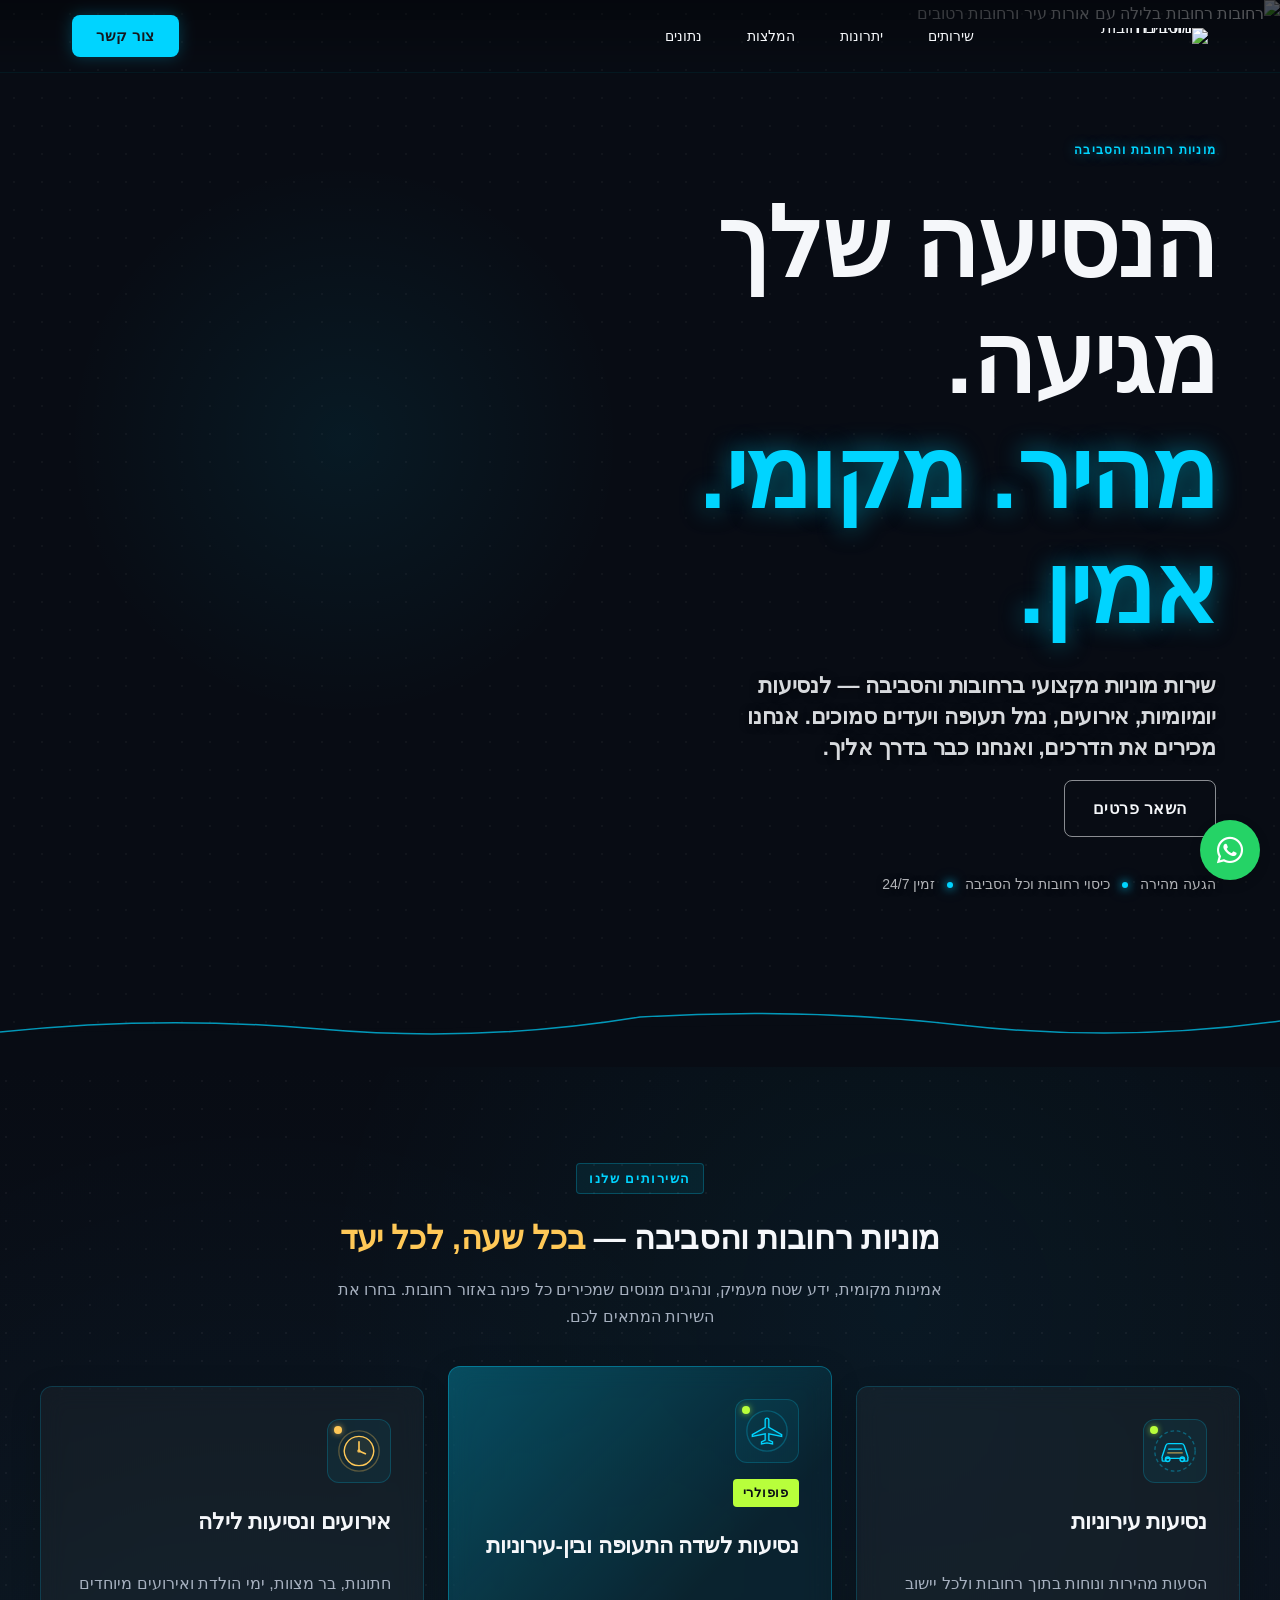
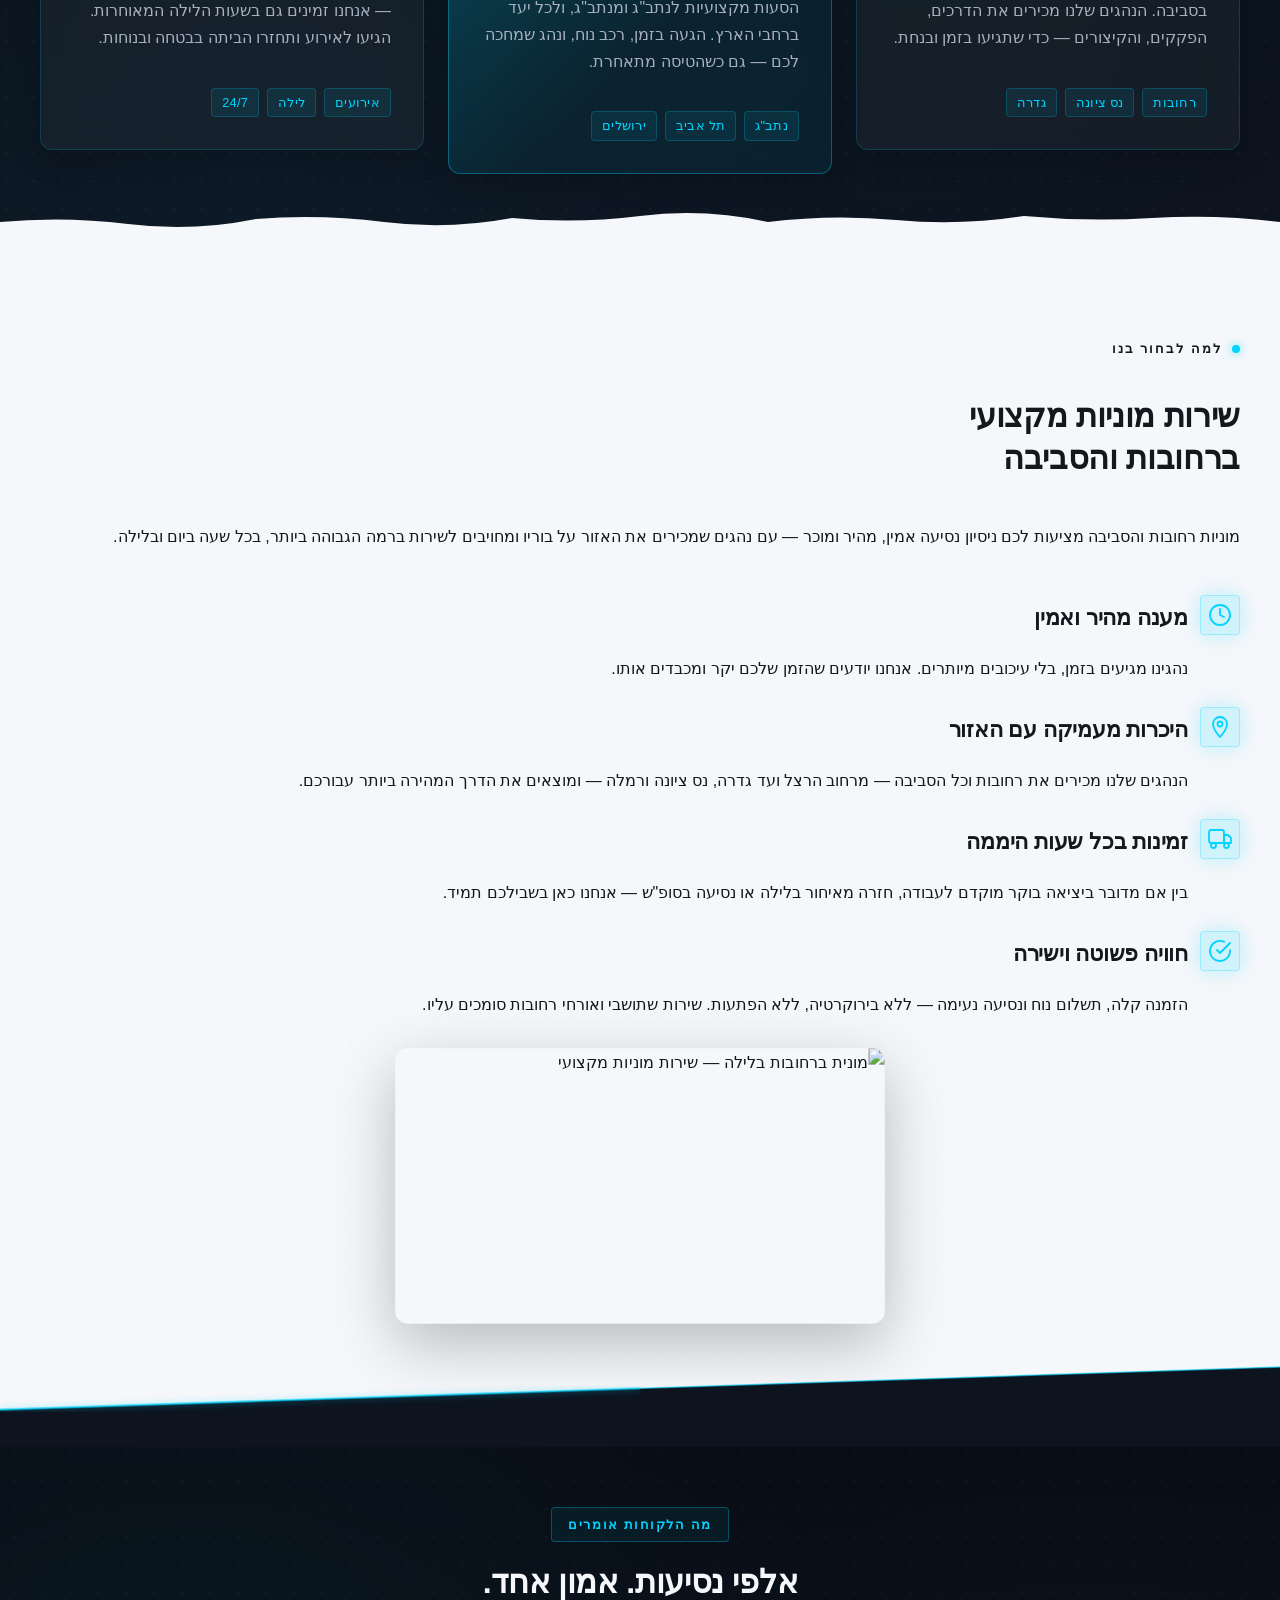
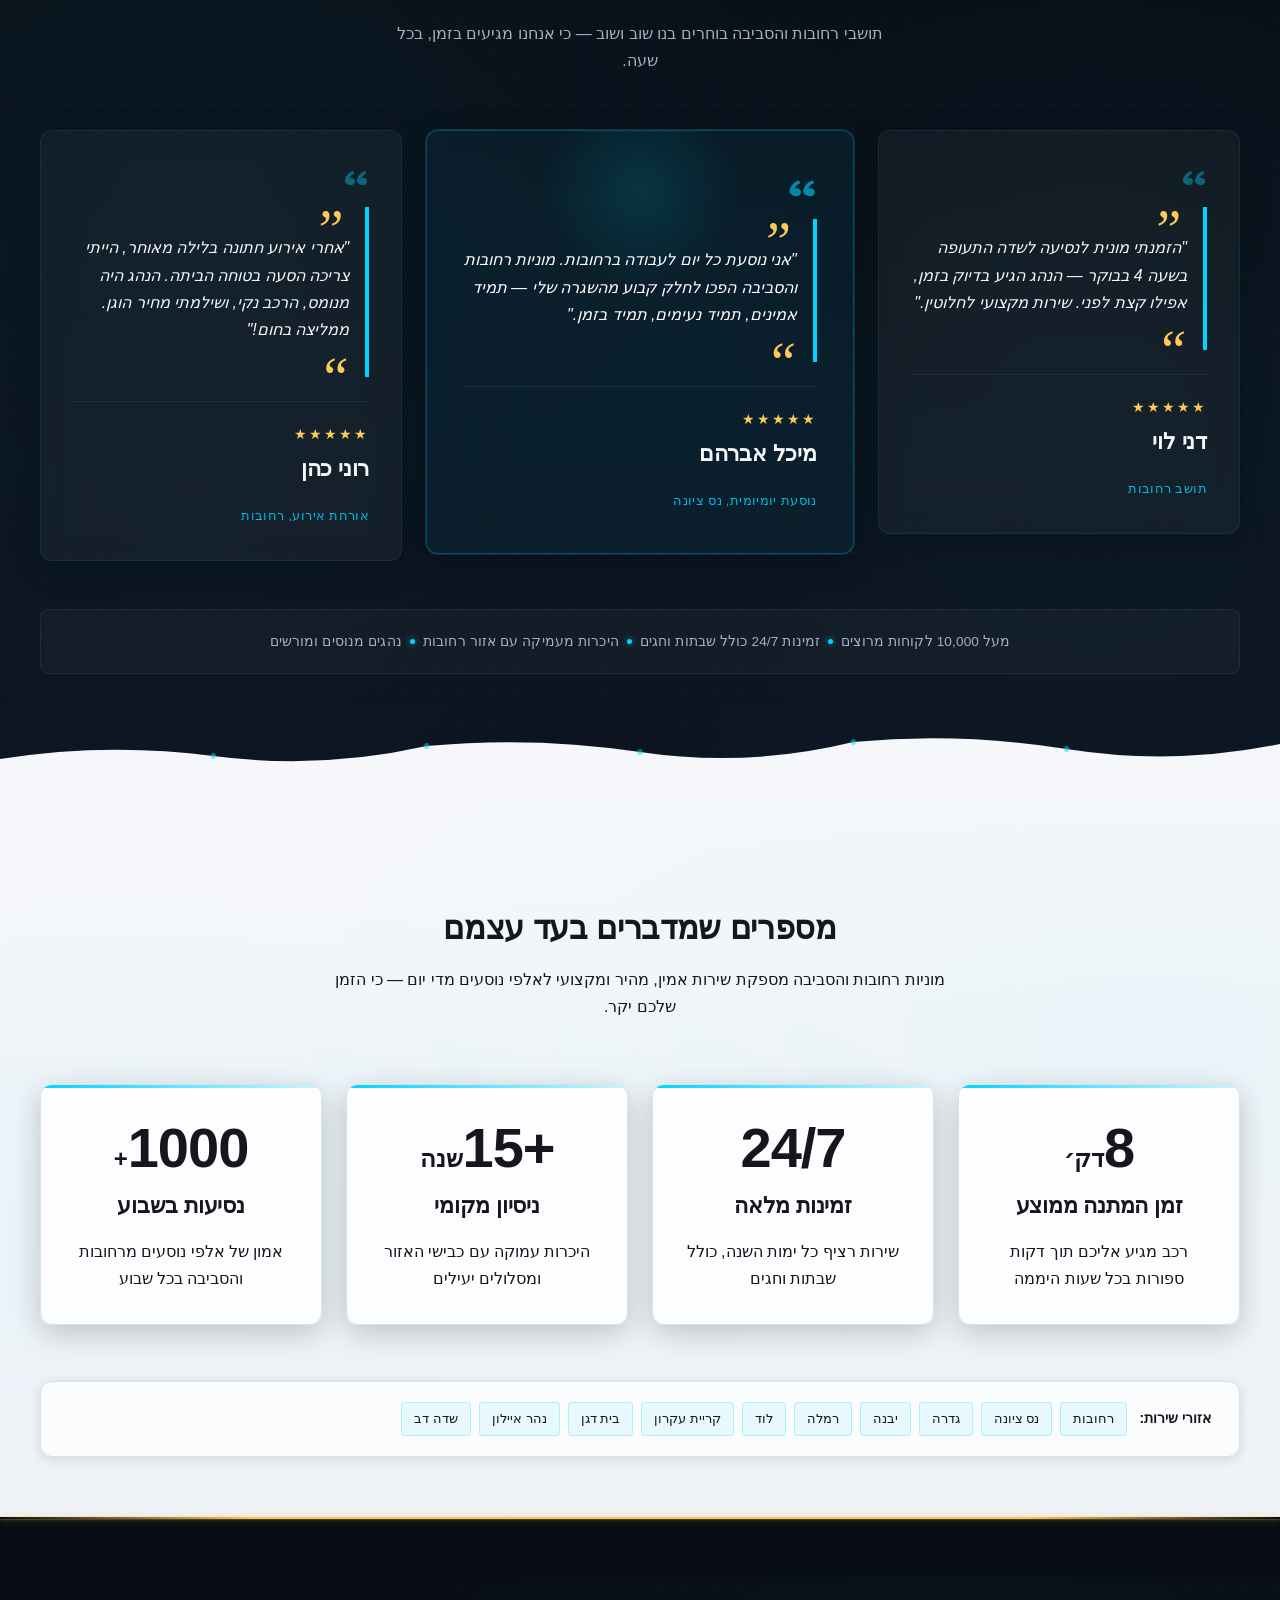
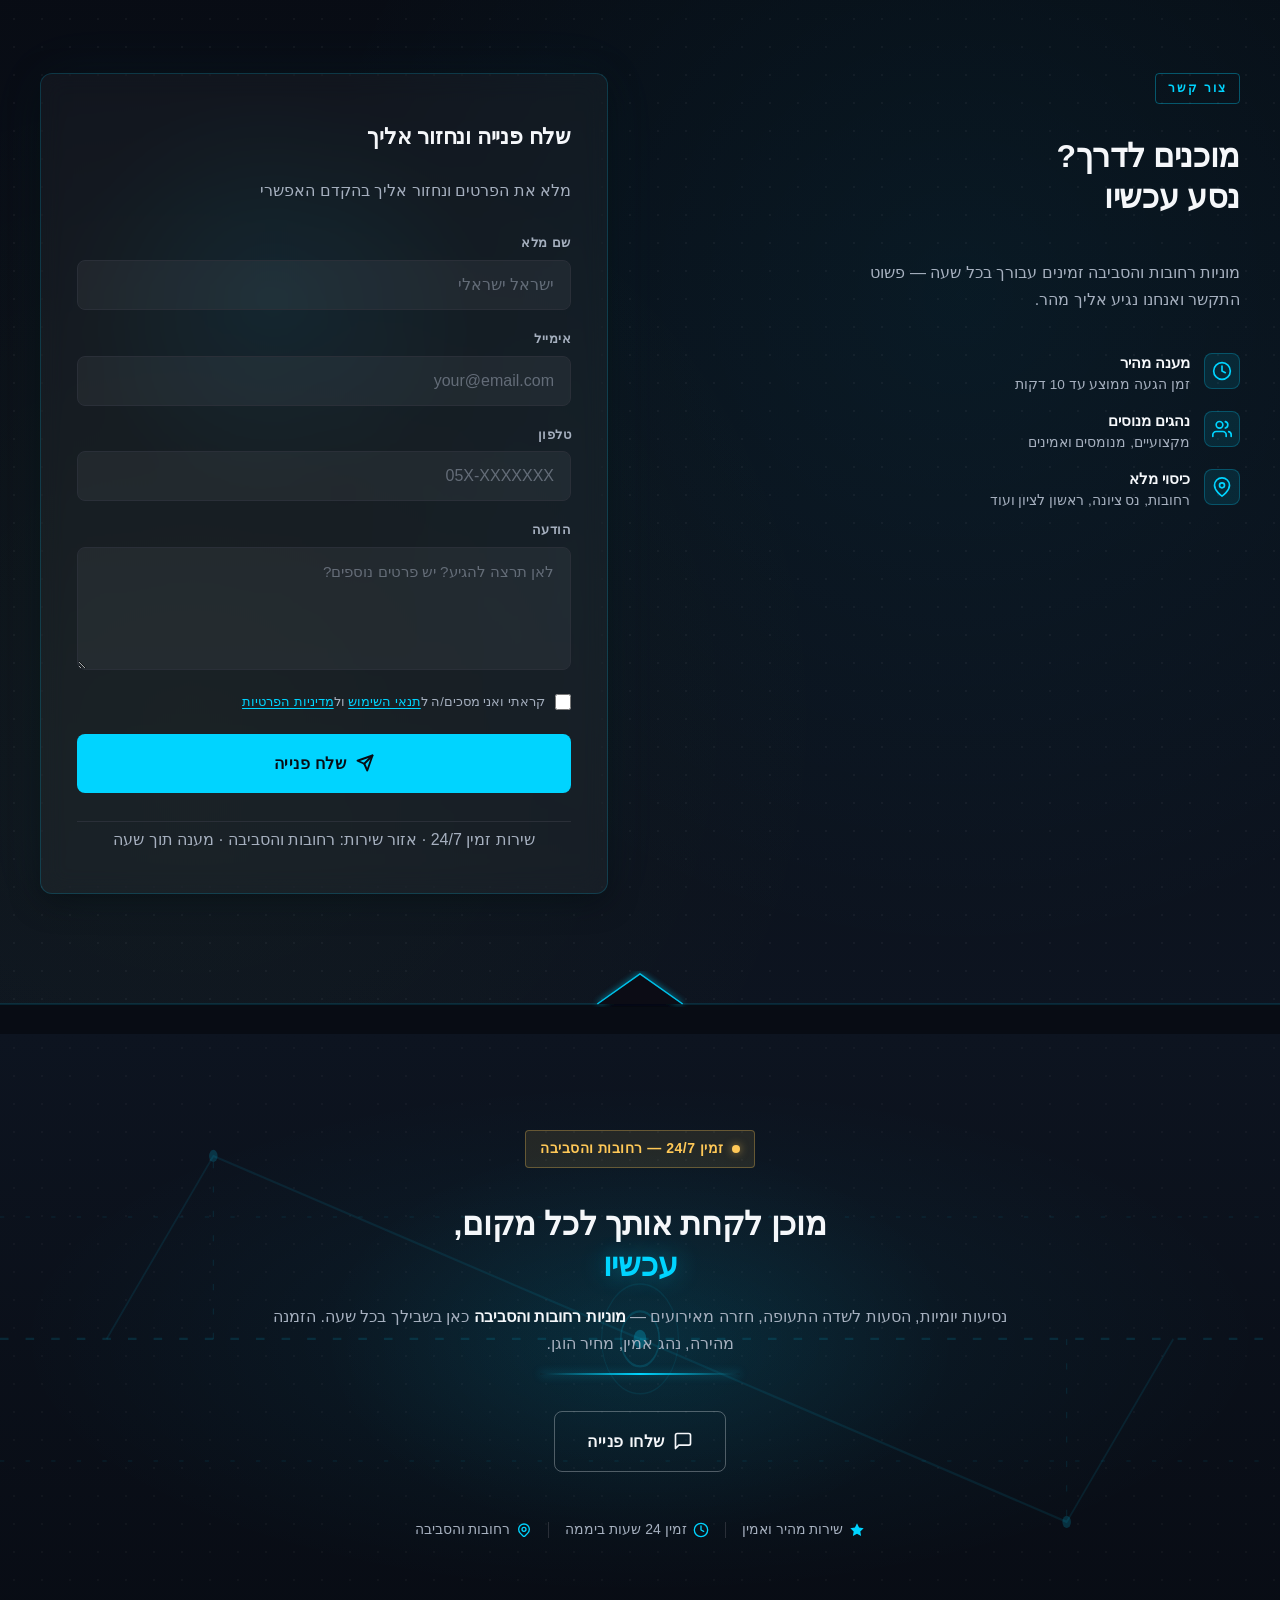
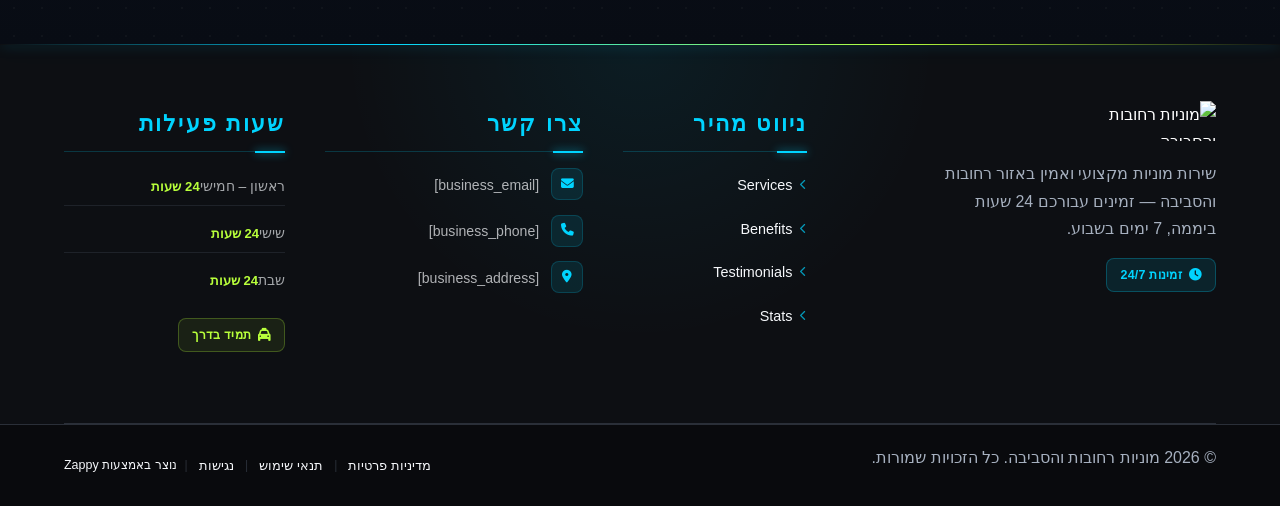
==== public/index.html @ a7227eb0 "Initial website commit" ====
<!doctype html><html dir="rtl" lang="he"><head><meta charset="UTF-8"><meta content="width=device-width,initial-scale=1" name="viewport"><meta content="index, follow" name="robots"><title>מוניות רחובות והסביבה — מוניות רחובות והסביבה</title><meta content="A local taxi service operating in Rehovot and the surrounding area, targeting residents and visitors who need reliable transportation. The business serves the l" name="description"><meta content="מוניות רחובות והסביבה" name="keywords"><link href="/assets/favicon.ico" rel="icon" type="image/x-icon"><link href="/assets/favicon-16x16.png" rel="icon" type="image/png" sizes="16x16"><link href="/assets/favicon-32x32.png" rel="icon" type="image/png" sizes="32x32"><link href="/assets/favicon-48x48.png" rel="icon" type="image/png" sizes="48x48"><link href="/assets/favicon-192x192.png" rel="icon" type="image/png" sizes="192x192"><link href="/assets/favicon-512x512.png" rel="icon" type="image/png" sizes="512x512"><link href="/assets/apple-touch-icon.png" rel="apple-touch-icon"><script>!function(){"use strict";var t="457f5f2d-3bb0-4d7f-8b05-cee80ee9c75e",e="https://api.zappy5.com/api/analytics/track",a=18e5,n=2592e6,o=!0,i=!0,r=!0;var s=function(){var e="zappy_visitor_"+t,a=null;try{if(a=localStorage.getItem(e)){var o=JSON.parse(a),i=Date.now();if(i-o.created<n)return o.lastSeen=i,localStorage.setItem(e,JSON.stringify(o)),o.id}}catch(t){console.warn("Zappy Analytics: LocalStorage not available")}var r="zv_"+Date.now()+"_"+Math.random().toString(36).substr(2,9);try{localStorage.setItem(e,JSON.stringify({id:r,created:Date.now(),lastSeen:Date.now()}))}catch(t){}return r}(),c=function(){var e="zappy_session_"+t,n=null;try{if(n=sessionStorage.getItem(e)){var o=JSON.parse(n),i=Date.now();if(i-o.timestamp<a)return o.timestamp=i,sessionStorage.setItem(e,JSON.stringify(o)),o.id}}catch(t){console.warn("Zappy Analytics: SessionStorage not available")}var r="zs_"+Date.now()+"_"+Math.random().toString(36).substr(2,9);try{sessionStorage.setItem(e,JSON.stringify({id:r,timestamp:Date.now()}))}catch(t){}return r}();function l(a,n){n=n||{};var o={website_id:t,event_type:a,page_path:window.location.pathname,referrer:document.referrer||"direct",visitor_id:s,session_id:c,metadata:n};if(navigator.sendBeacon){var i=new Blob([JSON.stringify(o)],{type:"application/json"});navigator.sendBeacon(e,i)}else fetch(e,{method:"POST",headers:{"Content-Type":"application/json"},body:JSON.stringify(o),keepalive:!0}).catch(function(t){console.warn("Zappy Analytics: Failed to track event",t)})}o&&l("pageview",{title:document.title,url:window.location.href}),i&&document.addEventListener("click",function(t){var e=t.target;if("BUTTON"===e.tagName||e.closest("button")){var a="BUTTON"===e.tagName?e:e.closest("button");l("click",{element:"button",text:a.textContent.trim().substring(0,100),id:a.id||null,class:a.className||null})}else if("A"===e.tagName||e.closest("a")){var n="A"===e.tagName?e:e.closest("a");l("navigation",{element:"link",text:n.textContent.trim().substring(0,100),href:n.href,external:n.hostname!==window.location.hostname})}},!0),r&&document.addEventListener("submit",function(t){var e=t.target;l("form_submit",{form_id:e.id||null,form_name:e.name||null,form_action:e.action||null,form_method:e.method||"GET"})},!0);var d=Date.now();window.addEventListener("beforeunload",function(){l("page_unload",{time_on_page:Math.floor((Date.now()-d)/1e3),page_path:window.location.pathname})}),window.zappyAnalytics={track:l,getVisitorId:function(){return s},getSessionId:function(){return c}}}()</script><meta content="מוניות רחובות והסביבה — מוניות רחובות והסביבה" property="og:title"><meta content="A local taxi service operating in Rehovot and the surrounding area, targeting residents and visitors who need reliable transportation. The business serves the l" property="og:description"><meta content="summary_large_image" name="twitter:card"><meta content="מוניות רחובות והסביבה — מוניות רחובות והסביבה" name="twitter:title"><meta content="A local taxi service operating in Rehovot and the surrounding area, targeting residents and visitors who need reliable transportation. The business serves the l" name="twitter:description"><meta content="website" property="og:type"><meta content="he_IL" property="og:locale"><link href="https://cdnjs.cloudflare.com/ajax/libs/font-awesome/6.4.0/css/all.min.css" rel="stylesheet"><style>.skip-link{position:absolute;top:0;left:0;transform:translateY(-200%);padding:12px 18px;background:var(--bg-dark,#1a1a1a);color:var(--text-light,#fff);font-weight:600;border-radius:0 0 8px 0;z-index:10000}.skip-link:focus{transform:none;outline:2px solid var(--ring,#fff);outline-offset:2px}:focus-visible{outline:2px solid var(--ring,currentColor);outline-offset:3px}</style><link href="/assets/favicon.ico" rel="icon" type="image/x-icon"><link href="/assets/favicon-16x16.png" rel="icon" type="image/png" sizes="16x16"><link href="/assets/favicon-32x32.png" rel="icon" type="image/png" sizes="32x32"><link href="/assets/favicon-48x48.png" rel="icon" type="image/png" sizes="48x48"><link href="/assets/favicon-192x192.png" rel="icon" type="image/png" sizes="192x192"><link href="/assets/favicon-512x512.png" rel="icon" type="image/png" sizes="512x512"><link href="/assets/apple-touch-icon.png" rel="apple-touch-icon"><link href="https://cdn.jsdelivr.net/npm/vanilla-cookieconsent@3/dist/cookieconsent.css" rel="stylesheet"><script src="https://cdn.jsdelivr.net/npm/vanilla-cookieconsent@3/dist/cookieconsent.umd.js"></script><script src="https://cdn.jsdelivr.net/gh/mickidum/acc_toolbar/acctoolbar/acctoolbar.min.js"></script><link href="/styles.css" rel="stylesheet"><style id="zappy-dropdown-submenu-styles">#navMenu li:has(.sub-menu),.nav-menu li:has(.sub-menu),.navbar li:has(.sub-menu),nav li:has(.sub-menu){position:relative}#navMenu .sub-menu,.nav-menu .sub-menu,.navbar .sub-menu,nav .sub-menu{display:block!important;position:absolute!important;top:100%;left:0;min-width:220px;background:#fff;border-radius:8px;box-shadow:0 8px 25px rgba(0,0,0,.15);padding:8px 0;opacity:0;visibility:hidden;transform:translateY(10px);transition:all .3s ease;z-index:1000;list-style:none;pointer-events:none}#navMenu li:hover>.sub-menu,.nav-menu li:hover>.sub-menu,.navbar li:hover>.sub-menu,nav li:hover>.sub-menu{opacity:1!important;visibility:visible!important;transform:translateY(0)!important;pointer-events:auto!important}.sub-menu li{list-style:none;margin:0;padding:0}.sub-menu a{display:block!important;padding:10px 16px!important;color:var(--text-dark,#333)!important;font-weight:500;text-decoration:none;white-space:nowrap;transition:background-color .2s}.sub-menu .zappy-nav-child>a{padding-left:28px!important;font-size:.9em!important;opacity:.85!important}[dir=rtl] .sub-menu .zappy-nav-child>a,html[lang=ar] .sub-menu .zappy-nav-child>a,html[lang=he] .sub-menu .zappy-nav-child>a{padding-left:10px!important;padding-right:28px!important}.sub-menu .zappy-nav-parent>a{font-weight:600!important}.sub-menu a:hover{background-color:#f5f5f5}[dir=rtl] .nav-menu .sub-menu,[dir=rtl] .navbar .sub-menu,[dir=rtl] nav .sub-menu,html[lang=ar] .nav-menu .sub-menu,html[lang=ar] .navbar .sub-menu,html[lang=ar] nav .sub-menu,html[lang=he] .nav-menu .sub-menu,html[lang=he] .navbar .sub-menu,html[lang=he] nav .sub-menu{left:auto!important;right:0!important}.sub-menu:empty,.sub-menu:not(:has(li)):not(:has(> a)),.sub-menu:not(:has(li:not(.zappy-hidden-menu-item))):not(:has(> a)){display:none!important;opacity:0!important;visibility:hidden!important;pointer-events:none!important}li:has(.menu-group-title):hover>.sub-menu{opacity:1!important;visibility:visible!important;transform:translateY(0)!important;pointer-events:auto!important}#navMenu>li>.menu-group-title,.nav-menu>li>.menu-group-title{display:inline-block;padding:.5rem 1rem;cursor:default;user-select:none}@media (max-width:768px){#navMenu .sub-menu,.nav-menu .sub-menu,.navbar .sub-menu,nav .sub-menu{position:static!important;transform:none!important;box-shadow:none!important;background:0 0!important;max-height:0;overflow:hidden;opacity:0;visibility:hidden;transition:max-height .3s ease,opacity .3s ease;padding:0!important;border-radius:0!important}#navMenu .sub-menu.mobile-expanded,.nav-menu .sub-menu.mobile-expanded,.navbar .sub-menu.mobile-expanded{max-height:none!important;overflow-y:visible!important;opacity:1!important;visibility:visible!important;padding:8px 0 8px 16px!important}[dir=rtl] .sub-menu.mobile-expanded,html[lang=he] .sub-menu.mobile-expanded{padding:8px 16px 8px 0!important}#navMenu li:hover>.sub-menu,.nav-menu li:hover>.sub-menu,.navbar li:hover>.sub-menu,nav li:hover>.sub-menu{opacity:0;visibility:hidden;pointer-events:none}#navMenu li>.sub-menu.mobile-expanded,.nav-menu li>.sub-menu.mobile-expanded,.navbar li>.sub-menu.mobile-expanded,nav li>.sub-menu.mobile-expanded{opacity:1!important;visibility:visible!important;pointer-events:auto!important}#navMenu li:has(.sub-menu),.nav-menu li:has(.sub-menu),.navbar li:has(.sub-menu),nav li:has(.sub-menu){display:flex!important;flex-wrap:wrap!important;align-items:center!important;position:relative!important;min-height:44px!important}#navMenu li:has(.sub-menu)>a,.nav-menu li:has(.sub-menu)>a,.navbar li:has(.sub-menu)>a,nav li:has(.sub-menu)>a{flex:1!important;min-width:0!important}#navMenu li:has(.sub-menu)>.menu-group-title,.nav-menu li:has(.sub-menu)>.menu-group-title,.navbar li:has(.sub-menu)>.menu-group-title,nav li:has(.sub-menu)>.menu-group-title{flex:1!important;min-width:0!important;padding:0!important;line-height:inherit!important}#navMenu li:has(.sub-menu)>.sub-menu,.nav-menu li:has(.sub-menu)>.sub-menu,.navbar li:has(.sub-menu)>.sub-menu,nav li:has(.sub-menu)>.sub-menu{flex-basis:100%!important;width:100%!important}#navMenu li:has(.sub-menu)>a [class*=arrow],#navMenu li:has(.sub-menu)>a [class*=chevron],.nav-menu li:has(.sub-menu)>a .fa-angle-down,.nav-menu li:has(.sub-menu)>a .fa-chevron-down,.nav-menu li:has(.sub-menu)>a [class*=arrow],.nav-menu li:has(.sub-menu)>a [class*=chevron],nav li:has(.sub-menu)>a [class*=arrow],nav li:has(.sub-menu)>a [class*=chevron]{display:none!important;visibility:hidden!important}.mobile-submenu-toggle{display:flex!important;align-items:center!important;justify-content:center!important;width:44px!important;height:auto!important;background:0 0!important;border:none!important;cursor:pointer!important;color:var(--text-light)!important;position:static!important;flex-shrink:0!important;align-self:stretch!important;z-index:2!important;padding:0!important;margin:0!important}.mobile-submenu-toggle::after{content:''!important;width:0!important;height:0!important;border-left:6px solid transparent!important;border-right:6px solid transparent!important;border-top:7px solid currentColor!important;transition:transform .3s ease!important}.mobile-submenu-toggle.expanded::after{transform:rotate(180deg)!important}.sub-menu a{padding:10px 0!important;display:block!important;color:var(--text-light)!important;white-space:normal!important}.sub-menu .zappy-nav-child>a{padding-left:28px!important;font-size:.9em!important;opacity:.85!important}[dir=rtl] .sub-menu .zappy-nav-child>a,html[lang=ar] .sub-menu .zappy-nav-child>a,html[lang=he] .sub-menu .zappy-nav-child>a{padding-left:0!important;padding-right:28px!important}.sub-menu .zappy-nav-parent>a{font-weight:600!important}#navMenu.active,.nav-menu.active{max-width:100vw!important;overflow-x:hidden!important;box-sizing:border-box!important}.navbar .sub-menu li a,.zappy-products-dropdown .sub-menu a,nav.navbar .sub-menu li a{color:var(--text-light)!important}}@media (min-width:769px){.mobile-submenu-toggle{display:none!important}}</style><style id="zappy-widget-visibility">html[dir=rtl] .whatsapp-float{right:20px!important;left:auto!important}html:not([dir]) .whatsapp-float,html[dir=ltr] .whatsapp-float{left:20px!important;right:auto!important}html[dir=rtl] #mic-access-tool-general-button,html[dir=rtl] #mic-init-access-tool #mic-access-tool-general-button,html[dir=rtl] #mic-init-access-tool .mic-access-tool-general-button,html[dir=rtl] ._access-icon,html[dir=rtl] .mic-access-tool-general-button{left:20px!important;right:auto!important}html:not([dir]) #mic-access-tool-general-button,html:not([dir]) #mic-init-access-tool #mic-access-tool-general-button,html:not([dir]) #mic-init-access-tool .mic-access-tool-general-button,html:not([dir]) ._access-icon,html:not([dir]) .mic-access-tool-general-button,html[dir=ltr] #mic-access-tool-general-button,html[dir=ltr] #mic-init-access-tool #mic-access-tool-general-button,html[dir=ltr] #mic-init-access-tool .mic-access-tool-general-button,html[dir=ltr] ._access-icon,html[dir=ltr] .mic-access-tool-general-button{right:20px!important;left:auto!important}@media (max-width:768px){.whatsapp-float{display:flex!important}}@media (min-width:769px){.whatsapp-float{display:flex!important}}@media (max-width:768px){#mic-access-tool-general-button,#mic-init-access-tool #mic-access-tool-general-button,#mic-init-access-tool .mic-access-tool-general-button,._access-icon,.mic-access-tool-general-button{display:flex!important;visibility:visible!important;opacity:1!important;pointer-events:auto!important}#mic-access-tool-box.opened-mic-access-tool,#mic-init-access-tool #mic-access-tool-box.opened-mic-access-tool,.mic-access-tool-box.opened-mic-access-tool{visibility:visible!important;opacity:1!important;pointer-events:auto!important}}@media (min-width:769px){#mic-access-tool-general-button,#mic-init-access-tool #mic-access-tool-general-button,#mic-init-access-tool .mic-access-tool-general-button,._access-icon,.mic-access-tool-general-button{display:flex!important;visibility:visible!important;opacity:1!important;pointer-events:auto!important}#mic-access-tool-box.opened-mic-access-tool,#mic-init-access-tool #mic-access-tool-box.opened-mic-access-tool,.mic-access-tool-box.opened-mic-access-tool{visibility:visible!important;opacity:1!important;pointer-events:auto!important}}</style></head><body><a href="#main" class="skip-link">דלג לתוכן הראשי</a><nav class="navbar" dir="rtl"><button class="mobile-toggle" aria-label="Menu" id="mobileToggle"><svg viewBox="0 0 24 24" fill="none" height="24" width="24" class="hamburger-icon"><path d="M3 12h18M3 6h18M3 18h18" stroke="currentColor" stroke-width="2" stroke-linecap="round"></path></svg> <svg viewBox="0 0 24 24" fill="none" height="24" width="24" class="close-icon" style="display:none"><path d="M18 6L6 18M6 6l12 12" stroke="currentColor" stroke-width="2" stroke-linecap="round"></path></svg></button> <button class="phone-header-btn" aria-label="Call" data-phone="[business_phone]"><svg viewBox="0 0 24 24" fill="currentColor" height="20" width="20"><path d="M22 16.92v3a2 2 0 0 1-2.18 2 19.79 19.79 0 0 1-8.63-3.07 19.5 19.5 0 0 1-6-6 19.79 19.79 0 0 1-3.07-8.67A2 2 0 0 1 4.11 2h3a2 2 0 0 1 2 1.72 12.84 12.84 0 0 0 .7 2.81 2 2 0 0 1-.45 2.11L8.09 9.91a16 16 0 0 0 6 6l1.27-1.27a2 2 0 0 1 2.11-.45 12.84 12.84 0 0 0 2.81.7A2 2 0 0 1 22 16.92z"></path></svg></button><div class="nav-container"><div class="nav-right-group"><div class="nav-brand"><a href="/" class="logo-link"><img alt="מוניות רחובות והסביבה" src="/assets/site-----image-1.webp" class="logo"></a></div><ul class="nav-menu" id="navMenu"><li><a href="#services">שירותים</a></li><li><a href="#benefits">יתרונות</a></li><li><a href="#testimonials">המלצות</a></li><li><a href="#stats">נתונים</a></li></ul></div><div class="nav-cta-container"><a href="#contact" class="nav-cta-btn">צור קשר</a></div></div></nav><script>window.addEventListener("load",function(){const e=document.querySelector(".navbar, nav, header");if(!e)return void console.log("[Navbar] Navbar element not found");let t=document.getElementById("mobileToggle")||document.querySelector(".mobile-toggle")||document.querySelector(".hamburger")||document.querySelector(".hamburger-menu")||document.querySelector(".menu-toggle")||document.querySelector(".burger-menu")||document.querySelector('[aria-label="Menu"]')||document.querySelector('[aria-label="תפריט"]');const n=document.querySelector(".phone-header-btn"),o=window.getComputedStyle(e);let r=o.backgroundColor;if(console.log("[Navbar] Initial navbar background:",r),"transparent"===r||"rgba(0, 0, 0, 0)"===r||r.startsWith("rgba")&&r.includes(", 0)")){const e=o.backgroundImage;if(e&&"none"!==e)console.log("[Navbar] Navbar has background image/gradient, using dark text"),r="rgb(240, 240, 240)";else{const e=window.getComputedStyle(document.body).backgroundColor;console.log("[Navbar] Navbar transparent, using body background:",e),r=e}}const a=r.match(/\d+/g);if(a&&a.length>=3){const e=(.299*parseInt(a[0])+.587*parseInt(a[1])+.114*parseInt(a[2]))/255;console.log("[Navbar] Mobile button colors preserved from Claude CSS (luminance:",e.toFixed(2)+")");const o=document.createElement("style");o.id="zappy-mobile-nav-fix";document.documentElement.lang;document.documentElement.dir,o.textContent='\n        /* Hide mobile buttons on desktop, show only on mobile */\n        @media (min-width: 769px) {\n          .mobile-toggle,\n          .phone-header-btn {\n            display: none !important;\n          }\n        }\n        \n        /* Show and position mobile buttons correctly on mobile */\n        @media (max-width: 768px) {\n          .navbar,\n          nav.navbar {\n            min-height: 70px !important;\n          }\n\n          .mobile-toggle,\n          .phone-header-btn {\n            position: absolute !important;\n            top: 0 !important;\n            bottom: 0 !important;\n            margin-top: auto !important;\n            margin-bottom: auto !important;\n            transform: none !important;\n            z-index: 1001 !important;\n            display: flex !important;\n            align-items: center !important;\n            justify-content: center !important;\n            width: 36px !important;\n            height: 36px !important;\n            border-radius: 50% !important;\n            border: none !important;\n            cursor: pointer !important;\n            padding: 6px !important;\n            background: none !important;\n            color: var(--nav-text, var(--text-light)) !important;\n            touch-action: manipulation !important;\n            -webkit-tap-highlight-color: transparent !important;\n          }\n\n          html[data-zappy-site-type="ecommerce"] .phone-header-btn,\n          body[data-zappy-site-type="ecommerce"] .phone-header-btn,\n          html[data-zappy-site-type="ecommerce"] header .phone-header-btn,\n          html[data-zappy-site-type="ecommerce"] nav .phone-header-btn {\n            display: none !important;\n            visibility: hidden !important;\n            width: 0 !important;\n            height: 0 !important;\n            min-width: 0 !important;\n            overflow: hidden !important;\n          }\n          \n          /* LTR positioning (default): hamburger LEFT, phone RIGHT */\n          html:not([dir="rtl"]):not([lang="he"]):not([lang="ar"]) .mobile-toggle,\n          html[dir="ltr"] .mobile-toggle {\n            left: 12px !important;\n            right: auto !important;\n          }\n          html:not([dir="rtl"]):not([lang="he"]):not([lang="ar"]) .phone-header-btn,\n          html[dir="ltr"] .phone-header-btn {\n            right: 12px !important;\n            left: auto !important;\n          }\n          \n          /* RTL positioning: hamburger RIGHT, phone LEFT */\n          html[dir="rtl"] .mobile-toggle,\n          html[lang="he"] .mobile-toggle,\n          html[lang="ar"] .mobile-toggle {\n            right: 12px !important;\n            left: auto !important;\n          }\n          html[dir="rtl"] .phone-header-btn,\n          html[lang="he"] .phone-header-btn,\n          html[lang="ar"] .phone-header-btn {\n            left: 12px !important;\n            right: auto !important;\n          }\n          \n          /* CRITICAL: Ensure nav-container has min-height on mobile */\n          /* All children are positioned absolutely/fixed on mobile, so height:auto collapses to 0 */\n          .nav-container {\n            min-height: 70px !important;\n            position: relative !important;\n          }\n          \n          /* Ensure SVG icons are properly sized and inherit color */\n          .mobile-toggle svg,\n          .phone-header-btn svg {\n            width: 24px !important;\n            height: 24px !important;\n            /* Don\'t force display - let JavaScript control hamburger/close toggle */\n          }\n          \n          /* Reset nav-cta-container on mobile - remove desktop box-shadow/padding */\n          /* that creates a visible ghost box when CTA button is hidden */\n          .nav-cta-container {\n            box-shadow: none !important;\n            padding: 0 !important;\n          }\n          \n          /* Hide nav-cta-container entirely on mobile when there\'s no lang-switcher */\n          /* (only the CTA button is inside, and it\'s hidden on mobile) */\n          .nav-cta-container:not(:has(.lang-switcher)) {\n            display: none !important;\n          }\n          \n          /* CRITICAL: Prevent hero image fade gradient from bleeding over headline text */\n          /* The .image-fade-gradient has bottom: -30px (extends below parent) */\n          /* On mobile stacked layout, this overlaps the h1 text below the image */\n          .hero-image-column {\n            overflow: hidden !important;\n          }\n          .image-fade-gradient {\n            bottom: 0 !important;\n          }\n          \n          /* Hide desktop language switcher on mobile - hamburger menu handles it */\n          /* High specificity to override stored CSS */\n          .lang-switcher,\n          .nav-cta-container .lang-switcher,\n          .nav-container .lang-switcher,\n          .navbar .lang-switcher,\n          .navbar .nav-cta-container .lang-switcher {\n            display: none !important;\n          }\n        }\n      ';const r=document.getElementById("zappy-mobile-nav-fix");r&&r.remove(),document.head.appendChild(o),console.log("[Navbar] Critical CSS injected for mobile nav positioning");const i=window.innerWidth<=768;if(t){const e=t.querySelector(".hamburger-icon"),n=t.querySelector(".close-icon");e&&(e.style.setProperty("width","24px","important"),e.style.setProperty("height","24px","important"),e.style.setProperty("display","block","important")),n&&(n.style.setProperty("width","24px","important"),n.style.setProperty("height","24px","important"),n.style.setProperty("display","none","important")),i?(t.style.setProperty("position","absolute","important"),t.style.setProperty("top","0","important"),t.style.setProperty("bottom","0","important"),t.style.setProperty("margin-top","auto","important"),t.style.setProperty("margin-bottom","auto","important"),t.style.setProperty("transform","none","important"),t.style.setProperty("z-index","1001","important"),t.style.removeProperty("left"),t.style.removeProperty("right"),console.log("[Navbar] Mobile toggle positioning applied (mobile viewport)")):(t.style.removeProperty("position"),t.style.removeProperty("top"),t.style.removeProperty("transform"),t.style.removeProperty("z-index"),t.style.removeProperty("left"),t.style.removeProperty("right"),console.log("[Navbar] Desktop viewport - cleared mobile toggle inline positioning"))}if(n){const e=n.querySelector("svg");e&&(e.style.width="24px",e.style.height="24px",e.setAttribute("width","24"),e.setAttribute("height","24")),i?(n.style.setProperty("position","absolute","important"),n.style.setProperty("top","0","important"),n.style.setProperty("bottom","0","important"),n.style.setProperty("margin-top","auto","important"),n.style.setProperty("margin-bottom","auto","important"),n.style.setProperty("transform","none","important"),n.style.setProperty("z-index","1001","important"),n.style.removeProperty("left"),n.style.removeProperty("right"),console.log("[Navbar] Phone button positioning applied (mobile viewport)")):(n.style.removeProperty("position"),n.style.removeProperty("top"),n.style.removeProperty("transform"),n.style.removeProperty("z-index"),n.style.removeProperty("left"),n.style.removeProperty("right"),console.log("[Navbar] Desktop viewport - cleared phone button inline positioning"))}}else console.log("[Navbar] Could not parse background color:",r);t=document.getElementById("mobileToggle")||document.querySelector(".mobile-toggle")||document.querySelector(".hamburger")||document.querySelector(".hamburger-menu")||document.querySelector(".menu-toggle")||document.querySelector(".burger-menu")||document.querySelector('[aria-label="Menu"]')||document.querySelector('[aria-label="תפריט"]');const i=document.getElementById("navMenu")||document.querySelector(".nav-menu")||document.querySelector(".nav-links")||document.querySelector("nav ul:not(.submenu)");if(!t||!i)return void console.log("[Navbar] Mobile toggle or menu not found:",{toggle:!!t,menu:!!i});i.id||(i.id="navMenu"),console.log("[Navbar] Initializing mobile menu...");const l=t.cloneNode(!0);t.parentNode.replaceChild(l,t);var s=0;function p(e){var t=Date.now();t-s<300||(s=t,function(e){e.preventDefault(),e.stopPropagation();const t=l.querySelector(".hamburger-icon"),n=l.querySelector(".close-icon");i.classList.contains("active")?(i.classList.remove("active"),t&&t.style.setProperty("display","block","important"),n&&n.style.setProperty("display","none","important"),document.body.style.overflow="",console.log("[Navbar] Menu closed")):(i.classList.add("active"),t&&t.style.setProperty("display","none","important"),n&&n.style.setProperty("display","block","important"),document.body.style.overflow="hidden",console.log("[Navbar] Menu opened"))}(e))}l.addEventListener("click",p),l.addEventListener("touchend",p),i.querySelectorAll("a").forEach(function(e){e.addEventListener("click",function(){if("#"===this.getAttribute("href"))return;const e=l.querySelector(".hamburger-icon"),t=l.querySelector(".close-icon");i.classList.remove("active"),e&&e.style.setProperty("display","block","important"),t&&t.style.setProperty("display","none","important"),document.body.style.overflow="",console.log("[Navbar] Menu closed (link clicked)")})});var m=i.querySelectorAll(".dropdown-toggle");m.forEach(function(e){e.addEventListener("click",function(e){e.preventDefault(),e.stopPropagation();var t=this.closest(".nav-dropdown");t&&(t.parentNode.querySelectorAll(".nav-dropdown.open").forEach(function(e){e!==t&&e.classList.remove("open")}),t.classList.toggle("open"),console.log("[Navbar] Dropdown toggled:",t.classList.contains("open")?"open":"closed"))})}),document.addEventListener("click",function(e){e.target.closest(".nav-dropdown")||document.querySelectorAll(".nav-dropdown.open").forEach(function(e){e.classList.remove("open")})}),console.log("[Navbar] Dropdown handlers initialized for "+m.length+" dropdowns"),n&&n.addEventListener("click",function(){const e=document.querySelectorAll('a[href^="tel:"]'),t=e.length>0?e[0].getAttribute("href").replace("tel:",""):"[business_phone]";window.location.href="tel:"+t,console.log("[Navbar] Phone button clicked")}),console.log("[Navbar] Mobile menu initialized successfully")})</script><main id="main"><section class="index-hero-section" data-band-index="0" data-layout-spec="בית-hero" dir="rtl" id="hero" data-hero-type="fullscreen-scrim"><div class="index-hero-bg"><img alt="רחובות רחובות בלילה עם אורות עיר ורחובות רטובים" src="/assets/site-index-hero-image-1.webp" data-context="Cinematic night-time street-level view of Rehovot city streets, Israel. Wet asphalt reflecting city lights and neon signs in cyan and amber. Blurred taxi cab headlights in motion on a main boulevard. Urban skyline with glowing building windows in the background. Moody, premium, nocturnal atmosphere with deep blue-black tones and electric cyan light trails. Photorealistic, high resolution, wide-angle lens." data-placeholder="index-hero-image-1" height="1080" loading="eager" width="1920" data-hero-bg="true" fetchpriority="high"></div><div class="index-hero-scrim" aria-hidden="true"></div><div class="index-hero-glow-decoration" aria-hidden="true"></div><div class="index-hero-dot-grid" aria-hidden="true"></div><div class="index-hero-container"><div class="index-hero-content"><span class="index-hero-eyebrow">מוניות רחובות והסביבה</span><h1 class="index-hero-headline">הנסיעה שלך מגיעה.<br><span class="index-hero-headline-accent">מהיר. מקומי. אמין.</span></h1><h3 class="index-hero-subtitle">שירות מוניות מקצועי ברחובות והסביבה — לנסיעות יומיומיות, אירועים, נמל תעופה ויעדים סמוכים. אנחנו מכירים את הדרכים, ואנחנו כבר בדרך אליך.</h3><div class="index-hero-ctas"><a href="#contact" class="index-hero-btn-secondary">השאר פרטים</a></div><div class="index-hero-trust"><span class="index-hero-trust-item">הגעה מהירה</span> <span class="index-hero-trust-dot" aria-hidden="true"></span> <span class="index-hero-trust-item">כיסוי רחובות וכל הסביבה</span> <span class="index-hero-trust-dot" aria-hidden="true"></span> <span class="index-hero-trust-item">זמין 24/7</span></div></div></div><div class="index-hero-divider-wrapper"><svg viewBox="0 0 1440 90" aria-hidden="true" xmlns="http://www.w3.org/2000/svg" data-no-icon-edit="true" preserveAspectRatio="none"><path d="M0,90 L0,55 Q180,38 360,52 T720,40 Q900,30 1080,48 T1440,44 L1440,90 Z" fill="#080C14"></path><path d="M0,55 Q180,38 360,52 T720,40 Q900,30 1080,48 T1440,44" fill="#080C14" opacity="0.7" stroke="#00D4FF" stroke-width="1.5"></path></svg></div></section><section class="index-services-section" data-band-index="1" data-layout-spec="בית-services" dir="rtl" id="services"><div class="index-services-section__dot-grid" aria-hidden="true"></div><div class="index-services-section__container"><div class="index-services-section__intro"><span class="index-services-section__label">השירותים שלנו</span><h2 class="index-services-section__heading">מוניות רחובות והסביבה — <em>בכל שעה, לכל יעד</em></h2><p class="index-services-section__subtext">אמינות מקומית, ידע שטח מעמיק, ונהגים מנוסים שמכירים כל פינה באזור רחובות. בחרו את השירות המתאים לכם.</p></div><div class="index-services-section__grid"><article class="index-services-section__card"><div class="index-services-section__card-icon-wrap"><svg viewBox="0 0 48 48" fill="none" height="44" width="44" data-element-type="icon" data-icon-type="svg" aria-hidden="true" xmlns="http://www.w3.org/2000/svg"><circle cx="24" cy="24" r="22" opacity="0.35" stroke="var(--primary)" stroke-width="1.5" stroke-dasharray="4 3"></circle><path d="M10 30 L14 18 Q15 16 17 16 L31 16 Q33 16 34 18 L38 30 Q38.5 31 38 32 L38 34 Q38 35 37 35 L35 35 Q34 35 34 34 L34 32 L14 32 L14 34 Q14 35 13 35 L11 35 Q10 35 10 34 L10 32 Q9.5 31 10 30Z" fill="rgba(0,212,255,0.07)" stroke="var(--primary)" stroke-width="1.5"></path><circle cx="16" cy="33" r="2.5" fill="rgba(0,212,255,0.12)" stroke="var(--primary)" stroke-width="1.5"></circle><circle cx="32" cy="33" r="2.5" fill="rgba(0,212,255,0.12)" stroke="var(--primary)" stroke-width="1.5"></circle><path d="M17 22 L31 22" stroke="var(--primary)" stroke-width="1.2" stroke-linecap="round"></path><path d="M16 26 L32 26" stroke="var(--accent)" stroke-width="1.2" stroke-linecap="round" opacity="0.7"></path></svg> <span class="index-services-section__availability-dot" aria-hidden="true"></span></div><h3 class="index-services-section__card-title">נסיעות עירוניות</h3><p class="index-services-section__card-text">הסעות מהירות ונוחות בתוך רחובות ולכל יישוב בסביבה. הנהגים שלנו מכירים את הדרכים, הפקקים, והקיצורים — כדי שתגיעו בזמן ובנחת.</p><div class="index-services-section__card-footer"><span class="index-services-section__tag">רחובות</span> <span class="index-services-section__tag">נס ציונה</span> <span class="index-services-section__tag">גדרה</span></div></article><article class="index-services-section__card index-services-section__card--featured"><div class="index-services-section__card-icon-wrap"><svg viewBox="0 0 48 48" fill="none" height="44" width="44" data-element-type="icon" data-icon-type="svg" aria-hidden="true" xmlns="http://www.w3.org/2000/svg"><circle cx="24" cy="24" r="22" opacity="0.25" stroke="var(--primary)" stroke-width="1.5"></circle><path d="M8 28 L22 20 L22 12 Q22 10 24 10 Q26 10 26 12 L26 20 L40 28 L40 30 L26 27 L26 34 L30 36 L30 38 L24 37 L18 38 L18 36 L22 34 L22 27 L8 30 Z" fill="rgba(0,212,255,0.09)" stroke="var(--primary)" stroke-width="1.5"></path></svg> <span class="index-services-section__availability-dot" aria-hidden="true"></span></div><div class="index-services-section__card-badge">פופולרי</div><h3 class="index-services-section__card-title">נסיעות לשדה התעופה ובין-עירוניות</h3><p class="index-services-section__card-text">הסעות מקצועיות לנתב"ג ומנתב"ג, ולכל יעד ברחבי הארץ. הגעה בזמן, רכב נוח, ונהג שמחכה לכם — גם כשהטיסה מתאחרת.</p><div class="index-services-section__card-footer"><span class="index-services-section__tag">נתב"ג</span> <span class="index-services-section__tag">תל אביב</span> <span class="index-services-section__tag">ירושלים</span></div></article><article class="index-services-section__card"><div class="index-services-section__card-icon-wrap"><svg viewBox="0 0 48 48" fill="none" height="44" width="44" data-element-type="icon" data-icon-type="svg" aria-hidden="true" xmlns="http://www.w3.org/2000/svg"><circle cx="24" cy="24" r="22" opacity="0.3" stroke="var(--accent)" stroke-width="1.5"></circle><path d="M24 8 A16 16 0 1 1 23.99 8 Z" fill="rgba(255,200,87,0.07)" stroke="var(--accent)" stroke-width="1.5" stroke-linecap="round"></path><path d="M24 14 L24 24 L31 27" stroke="var(--accent)" stroke-width="1.8" stroke-linecap="round" stroke-linejoin="round"></path><circle cx="24" cy="24" r="2" fill="var(--accent)" opacity="0.8"></circle></svg> <span class="index-services-section__availability-dot index-services-section__availability-dot--amber" aria-hidden="true"></span></div><h3 class="index-services-section__card-title">אירועים ונסיעות לילה</h3><p class="index-services-section__card-text">חתונות, בר מצוות, ימי הולדת ואירועים מיוחדים — אנחנו זמינים גם בשעות הלילה המאוחרות. הגיעו לאירוע ותחזרו הביתה בבטחה ובנוחות.</p><div class="index-services-section__card-footer"><span class="index-services-section__tag">אירועים</span> <span class="index-services-section__tag">לילה</span> <span class="index-services-section__tag">24/7</span></div></article></div></div><div class="index-services-section__divider-wrapper" aria-hidden="true"><svg viewBox="0 0 1200 80" aria-hidden="true" xmlns="http://www.w3.org/2000/svg" data-no-icon-edit="true" preserveAspectRatio="none"><defs><linearGradient id="svcDividerGrad" x1="0" x2="0" y1="0" y2="1"><stop offset="0%" stop-color="transparent"></stop><stop offset="100%" stop-color="var(--bg-light)"></stop></linearGradient></defs><path d="M0,80 L0,28 Q60,22 120,30 T240,25 Q300,20 360,28 T480,24 Q540,30 600,22 T720,28 Q780,20 840,26 T960,22 Q1020,28 1080,24 T1200,28 L1200,80 Z" fill="var(--bg-light)"></path></svg></div></section><section class="index-benefits-section" data-band-index="2" data-layout-spec="בית-benefits" dir="rtl" id="benefits"><div class="index-benefits-dot-grid" aria-hidden="true"></div><div class="index-benefits-container"><div class="index-benefits-content"><div class="index-benefits-label"><span class="index-benefits-label-dot"></span> <span>למה לבחור בנו</span></div><h2 class="index-benefits-heading">שירות מוניות מקצועי<br><span class="index-benefits-heading-accent">ברחובות והסביבה</span></h2><p class="index-benefits-intro">מוניות רחובות והסביבה מציעות לכם ניסיון נסיעה אמין, מהיר ומוכר — עם נהגים שמכירים את האזור על בוריו ומחויבים לשירות ברמה הגבוהה ביותר, בכל שעה ביום ובלילה.</p><ul class="index-benefits-list"><li class="index-benefits-item"><div class="index-benefits-icon-wrap"><svg viewBox="0 0 24 24" fill="none" height="24" width="24" data-element-type="icon" data-icon-type="svg" aria-hidden="true" stroke="currentColor" stroke-linecap="round" stroke-linejoin="round" stroke-width="1.8" xmlns="http://www.w3.org/2000/svg"><circle cx="12" cy="12" r="10"></circle><polyline points="12 6 12 12 16 14"></polyline></svg></div><div class="index-benefits-item-content"><h3 class="index-benefits-item-title">מענה מהיר ואמין</h3><p class="index-benefits-item-desc">נהגינו מגיעים בזמן, בלי עיכובים מיותרים. אנחנו יודעים שהזמן שלכם יקר ומכבדים אותו.</p></div></li><li class="index-benefits-item"><div class="index-benefits-icon-wrap"><svg viewBox="0 0 24 24" fill="none" height="24" width="24" data-element-type="icon" data-icon-type="svg" aria-hidden="true" stroke="currentColor" stroke-linecap="round" stroke-linejoin="round" stroke-width="1.8" xmlns="http://www.w3.org/2000/svg"><path d="M12 2C8.13 2 5 5.13 5 9c0 5.25 7 13 7 13s7-7.75 7-13c0-3.87-3.13-7-7-7z"></path><circle cx="12" cy="9" r="2.5"></circle></svg></div><div class="index-benefits-item-content"><h3 class="index-benefits-item-title">היכרות מעמיקה עם האזור</h3><p class="index-benefits-item-desc">הנהגים שלנו מכירים את רחובות וכל הסביבה — מרחוב הרצל ועד גדרה, נס ציונה ורמלה — ומוצאים את הדרך המהירה ביותר עבורכם.</p></div></li><li class="index-benefits-item"><div class="index-benefits-icon-wrap"><svg viewBox="0 0 24 24" fill="none" height="24" width="24" data-element-type="icon" data-icon-type="svg" aria-hidden="true" stroke="currentColor" stroke-linecap="round" stroke-linejoin="round" stroke-width="1.8" xmlns="http://www.w3.org/2000/svg"><rect height="13" rx="2" width="15" x="1" y="3"></rect><path d="M16 8h4l3 3v5h-7V8z"></path><circle cx="5.5" cy="18.5" r="2.5"></circle><circle cx="18.5" cy="18.5" r="2.5"></circle></svg></div><div class="index-benefits-item-content"><h3 class="index-benefits-item-title">זמינות בכל שעות היממה</h3><p class="index-benefits-item-desc">בין אם מדובר ביציאה בוקר מוקדם לעבודה, חזרה מאיחור בלילה או נסיעה בסופ"ש — אנחנו כאן בשבילכם תמיד.</p></div></li><li class="index-benefits-item"><div class="index-benefits-icon-wrap"><svg viewBox="0 0 24 24" fill="none" height="24" width="24" data-element-type="icon" data-icon-type="svg" aria-hidden="true" stroke="currentColor" stroke-linecap="round" stroke-linejoin="round" stroke-width="1.8" xmlns="http://www.w3.org/2000/svg"><path d="M22 11.08V12a10 10 0 1 1-5.93-9.14"></path><polyline points="22 4 12 14.01 9 11.01"></polyline></svg></div><div class="index-benefits-item-content"><h3 class="index-benefits-item-title">חוויה פשוטה וישירה</h3><p class="index-benefits-item-desc">הזמנה קלה, תשלום נוח ונסיעה נעימה — ללא בירוקרטיה, ללא הפתעות. שירות שתושבי ואורחי רחובות סומכים עליו.</p></div></li></ul></div><div class="index-benefits-image-col"><div class="index-benefits-image-frame"><img alt="מונית ברחובות בלילה — שירות מוניות מקצועי" src="/assets/site-index-benefits-image-1.webp" class="index-benefits-photo" data-context="A cinematic nighttime photo of a yellow Israeli taxi cab parked on a quiet urban street in Rehovot, Israel. Wet asphalt reflecting streetlights and neon signs, creating a moody atmospheric glow. The taxi is clean and professional, shot from a slightly low angle to emphasize the vehicle. Background shows local Israeli storefronts with Hebrew signage, palm trees, and urban street lighting creating warm amber and cool cyan light trails. Photography style: sharp, documentary, premium editorial quality." data-placeholder="index-benefits-image-1" decoding="async" height="750" loading="lazy" width="600"><div class="index-benefits-backplate" aria-hidden="true"></div><div class="index-benefits-image-accent" aria-hidden="true"></div></div></div></div><div class="index-benefits-divider-wrapper" aria-hidden="true"><svg viewBox="0 0 1200 90" aria-hidden="true" xmlns="http://www.w3.org/2000/svg" data-no-icon-edit="true" preserveAspectRatio="none"><path d="M0,90 L0,55 L1200,15 L1200,90 Z" fill="#0D1420"></path><line x1="0" x2="1200" y1="55" y2="15" opacity="0.6" stroke="var(--primary)" stroke-width="1.5"></line><defs><filter id="ib-glow"><feGaussianBlur result="blur" stdDeviation="3"></feGaussianBlur><feMerge><feMergeNode in="blur"></feMergeNode><feMergeNode in="SourceGraphic"></feMergeNode></feMerge></filter></defs><line x1="0" x2="600" y1="55" y2="35" opacity="0.35" stroke="var(--primary)" stroke-width="2.5" filter="url(#ib-glow)"></line></svg></div></section><section class="index-testimonials-section" data-band-index="3" data-layout-spec="בית-testimonials" dir="rtl" id="testimonials"><div class="its-dot-grid" aria-hidden="true"></div><div class="its-container"><div class="its-intro"><span class="its-eyebrow">מה הלקוחות אומרים</span><h2 class="its-heading">אלפי נסיעות. אמון אחד.</h2><p class="its-subheading">תושבי רחובות והסביבה בוחרים בנו שוב ושוב — כי אנחנו מגיעים בזמן, בכל שעה.</p></div><div class="its-grid"><article class="its-card its-card--side"><div class="its-quote-icon" aria-hidden="true"><svg viewBox="0 0 28 28" fill="none" height="28" width="28" data-element-type="icon" data-icon-type="svg" xmlns="http://www.w3.org/2000/svg"><path d="M4 18C4 14 7 10 12 8L13.5 10.5C10.5 11.8 9 13.5 8.5 15.5C9 15.2 9.5 15 10.5 15C12.5 15 14 16.5 14 18.5C14 20.5 12.5 22 10 22C7 22 4 20 4 18ZM16 18C16 14 19 10 24 8L25.5 10.5C22.5 11.8 21 13.5 20.5 15.5C21 15.2 21.5 15 22.5 15C24.5 15 26 16.5 26 18.5C26 20.5 24.5 22 22 22C19 22 16 20 16 18Z" fill="currentColor" opacity="0.4"></path></svg></div><blockquote class="its-quote"><p>"הזמנתי מונית לנסיעה לשדה התעופה בשעה 4 בבוקר — הנהג הגיע בדיוק בזמן, אפילו קצת לפני. שירות מקצועי לחלוטין."</p></blockquote><footer class="its-card-footer"><div class="its-stars" aria-label="דירוג 5 כוכבים"><span>★★★★★</span></div><h3 class="its-name">דני לוי</h3><span class="its-context">תושב רחובות</span></footer></article><article class="its-card its-card--center"><div class="its-card-glow" aria-hidden="true"></div><div class="its-quote-icon" aria-hidden="true"><svg viewBox="0 0 28 28" fill="none" height="32" width="32" data-element-type="icon" data-icon-type="svg" xmlns="http://www.w3.org/2000/svg"><path d="M4 18C4 14 7 10 12 8L13.5 10.5C10.5 11.8 9 13.5 8.5 15.5C9 15.2 9.5 15 10.5 15C12.5 15 14 16.5 14 18.5C14 20.5 12.5 22 10 22C7 22 4 20 4 18ZM16 18C16 14 19 10 24 8L25.5 10.5C22.5 11.8 21 13.5 20.5 15.5C21 15.2 21.5 15 22.5 15C24.5 15 26 16.5 26 18.5C26 20.5 24.5 22 22 22C19 22 16 20 16 18Z" fill="currentColor" opacity="0.6"></path></svg></div><blockquote class="its-quote its-quote--featured"><p>"אני נוסעת כל יום לעבודה ברחובות. מוניות רחובות והסביבה הפכו לחלק קבוע מהשגרה שלי — תמיד אמינים, תמיד נעימים, תמיד בזמן."</p></blockquote><footer class="its-card-footer"><div class="its-stars" aria-label="דירוג 5 כוכבים"><span>★★★★★</span></div><h3 class="its-name">מיכל אברהם</h3><span class="its-context">נוסעת יומיומית, נס ציונה</span></footer></article><article class="its-card its-card--side"><div class="its-quote-icon" aria-hidden="true"><svg viewBox="0 0 28 28" fill="none" height="28" width="28" data-element-type="icon" data-icon-type="svg" xmlns="http://www.w3.org/2000/svg"><path d="M4 18C4 14 7 10 12 8L13.5 10.5C10.5 11.8 9 13.5 8.5 15.5C9 15.2 9.5 15 10.5 15C12.5 15 14 16.5 14 18.5C14 20.5 12.5 22 10 22C7 22 4 20 4 18ZM16 18C16 14 19 10 24 8L25.5 10.5C22.5 11.8 21 13.5 20.5 15.5C21 15.2 21.5 15 22.5 15C24.5 15 26 16.5 26 18.5C26 20.5 24.5 22 22 22C19 22 16 20 16 18Z" fill="currentColor" opacity="0.4"></path></svg></div><blockquote class="its-quote"><p>"אחרי אירוע חתונה בלילה מאוחר, הייתי צריכה הסעה בטוחה הביתה. הנהג היה מנומס, הרכב נקי, ושילמתי מחיר הוגן. ממליצה בחום!"</p></blockquote><footer class="its-card-footer"><div class="its-stars" aria-label="דירוג 5 כוכבים"><span>★★★★★</span></div><h3 class="its-name">רוני כהן</h3><span class="its-context">אורחת אירוע, רחובות</span></footer></article></div><div class="its-trust-strip" role="list"><span class="its-trust-item" role="listitem">מעל 10,000 לקוחות מרוצים</span> <span class="its-trust-dot" aria-hidden="true"></span> <span class="its-trust-item" role="listitem">זמינות 24/7 כולל שבתות וחגים</span> <span class="its-trust-dot" aria-hidden="true"></span> <span class="its-trust-item" role="listitem">היכרות מעמיקה עם אזור רחובות</span> <span class="its-trust-dot" aria-hidden="true"></span> <span class="its-trust-item" role="listitem">נהגים מנוסים ומורשים</span></div></div><div class="its-divider-wrapper"><svg viewBox="0 0 1440 90" aria-hidden="true" xmlns="http://www.w3.org/2000/svg" data-no-icon-edit="true" preserveAspectRatio="none"><path d="M0,90 L0,45 Q120,28 240,42 T480,32 Q600,22 720,38 T960,28 Q1080,18 1200,35 T1440,30 L1440,90 Z" fill="var(--bg-light)"></path><circle cx="240" cy="42" r="3" fill="rgba(0,212,255,0.5)"></circle><circle cx="480" cy="32" r="3" fill="rgba(0,212,255,0.5)"></circle><circle cx="720" cy="38" r="3" fill="rgba(0,212,255,0.5)"></circle><circle cx="960" cy="28" r="3" fill="rgba(0,212,255,0.5)"></circle><circle cx="1200" cy="35" r="3" fill="rgba(0,212,255,0.5)"></circle></svg></div></section><section class="index-stats-section" data-band-index="4" data-layout-spec="בית-stats" dir="rtl" id="stats"><div class="index-stats-container"><div class="index-stats-header"><h2 class="index-stats-title">מספרים שמדברים בעד עצמם</h2><p class="index-stats-subtitle">מוניות רחובות והסביבה מספקת שירות אמין, מהיר ומקצועי לאלפי נוסעים מדי יום — כי הזמן שלכם יקר.</p></div><div class="index-stats-grid"><div class="index-stat-block"><span class="index-stat-number">8<span class="index-stat-unit">דק׳</span></span><h3 class="index-stat-label">זמן המתנה ממוצע</h3><p class="index-stat-desc">רכב מגיע אליכם תוך דקות ספורות בכל שעות היממה</p></div><div class="index-stat-block"><span class="index-stat-number">24/7</span><h3 class="index-stat-label">זמינות מלאה</h3><p class="index-stat-desc">שירות רציף כל ימות השנה, כולל שבתות וחגים</p></div><div class="index-stat-block"><span class="index-stat-number">+15<span class="index-stat-unit">שנה</span></span><h3 class="index-stat-label">ניסיון מקומי</h3><p class="index-stat-desc">היכרות עמוקה עם כבישי האזור ומסלולים יעילים</p></div><div class="index-stat-block"><span class="index-stat-number">1000<span class="index-stat-unit">+</span></span><h3 class="index-stat-label">נסיעות בשבוע</h3><p class="index-stat-desc">אמון של אלפי נוסעים מרחובות והסביבה בכל שבוע</p></div></div><div class="index-coverage-band"><span class="index-coverage-label">אזורי שירות:</span><div class="index-coverage-chips"><span class="index-chip">רחובות</span> <span class="index-chip">נס ציונה</span> <span class="index-chip">גדרה</span> <span class="index-chip">יבנה</span> <span class="index-chip">רמלה</span> <span class="index-chip">לוד</span> <span class="index-chip">קריית עקרון</span> <span class="index-chip">בית דגן</span> <span class="index-chip">נהר איילון</span> <span class="index-chip">שדה דב</span></div></div></div><div class="index-stats-divider-wrapper"><div class="index-stats-amber-line"></div><svg viewBox="0 0 1200 60" aria-hidden="true" xmlns="http://www.w3.org/2000/svg" data-no-icon-edit="true" preserveAspectRatio="none"><defs><linearGradient id="statsWashGrad" x1="0" x2="0" y1="0" y2="1"><stop offset="0%" stop-color="#F5F7FA" stop-opacity="0"></stop><stop offset="100%" stop-color="#15171C" stop-opacity="1"></stop></linearGradient></defs><path d="M0,60 L0,0 L1200,0 L1200,60 Z" fill="#080C14"></path></svg></div></section><section class="index-contact-section" data-band-index="5" data-layout-spec="בית-contact" dir="rtl" id="contact"><div class="index-contact-section__dot-grid" aria-hidden="true"></div><div class="index-contact-section__glow-burst" aria-hidden="true"></div><div class="index-contact-section__container"><div class="index-contact-section__content"><span class="index-contact-section__eyebrow">צור קשר</span><h2 class="index-contact-section__heading">מוכנים לדרך?<br>נסע עכשיו</h2><p class="index-contact-section__subtext">מוניות רחובות והסביבה זמינים עבורך בכל שעה — פשוט התקשר ואנחנו נגיע אליך מהר.</p><ul class="index-contact-section__assurance-list"><li class="index-contact-section__assurance-item"><span class="index-contact-section__assurance-icon" aria-hidden="true"><svg viewBox="0 0 24 24" fill="none" height="20" width="20" data-element-type="icon" data-icon-type="svg" stroke="currentColor" stroke-linecap="round" stroke-linejoin="round" stroke-width="2"><circle cx="12" cy="12" r="10"></circle><path d="M12 6v6l4 2"></path></svg></span><div class="index-contact-section__assurance-content"><strong>מענה מהיר</strong> <span>זמן הגעה ממוצע עד 10 דקות</span></div></li><li class="index-contact-section__assurance-item"><span class="index-contact-section__assurance-icon" aria-hidden="true"><svg viewBox="0 0 24 24" fill="none" height="20" width="20" data-element-type="icon" data-icon-type="svg" stroke="currentColor" stroke-linecap="round" stroke-linejoin="round" stroke-width="2"><path d="M17 21v-2a4 4 0 0 0-4-4H5a4 4 0 0 0-4 4v2"></path><circle cx="9" cy="7" r="4"></circle><path d="M23 21v-2a4 4 0 0 0-3-3.87"></path><path d="M16 3.13a4 4 0 0 1 0 7.75"></path></svg></span><div class="index-contact-section__assurance-content"><strong>נהגים מנוסים</strong> <span>מקצועיים, מנומסים ואמינים</span></div></li><li class="index-contact-section__assurance-item"><span class="index-contact-section__assurance-icon" aria-hidden="true"><svg viewBox="0 0 24 24" fill="none" height="20" width="20" data-element-type="icon" data-icon-type="svg" stroke="currentColor" stroke-linecap="round" stroke-linejoin="round" stroke-width="2"><path d="M21 10c0 7-9 13-9 13s-9-6-9-13a9 9 0 0 1 18 0z"></path><circle cx="12" cy="10" r="3"></circle></svg></span><div class="index-contact-section__assurance-content"><strong>כיסוי מלא</strong> <span>רחובות, נס ציונה, ראשון לציון ועוד</span></div></li></ul></div><div class="index-contact-section__form-panel"><div class="index-contact-section__form-header"><h3 class="index-contact-section__form-title">שלח פנייה ונחזור אליך</h3><p class="index-contact-section__form-desc">מלא את הפרטים ונחזור אליך בהקדם האפשרי</p></div><form class="contact-form index-contact-section__form" novalidate=""><div class="index-contact-section__field-group"><label class="index-contact-section__label" for="contact-name">שם מלא</label> <input class="index-contact-section__input" name="name" required="" type="text" autocomplete="name" id="contact-name" placeholder="ישראל ישראלי"></div><div class="index-contact-section__field-group"><label class="index-contact-section__label" for="contact-email">אימייל</label> <input class="index-contact-section__input" name="email" required="" type="email" autocomplete="email" id="contact-email" placeholder="your@email.com"></div><div class="index-contact-section__field-group"><label class="index-contact-section__label" for="contact-phone">טלפון</label> <input class="index-contact-section__input" name="phone" required="" type="tel" autocomplete="tel" id="contact-phone" placeholder="05X-XXXXXXX"></div><div class="index-contact-section__field-group"><label class="index-contact-section__label" for="contact-message">הודעה</label> <textarea class="index-contact-section__input index-contact-section__textarea" id="contact-message" name="message" placeholder="לאן תרצה להגיע? יש פרטים נוספים?" rows="4"></textarea></div><div class="privacy-consent"><label class="privacy-consent-label"><input class="privacy-consent-checkbox" name="privacy_consent" required="" type="checkbox"> <span>קראתי ואני מסכים/ה ל<a href="/terms" target="_blank">תנאי השימוש</a> ול<a href="/privacy" target="_blank">מדיניות הפרטיות</a></span></label></div><button class="btn-primary index-contact-section__submit" type="submit"><svg viewBox="0 0 24 24" fill="none" height="18" width="18" data-element-type="icon" data-icon-type="svg" aria-hidden="true" stroke="currentColor" stroke-linecap="round" stroke-linejoin="round" stroke-width="2.5"><line x1="22" x2="11" y1="2" y2="13"></line><polygon points="22 2 15 22 11 13 2 9 22 2"></polygon></svg> שלח פנייה</button></form><p class="index-contact-section__form-footer-note">שירות זמין 24/7 · אזור שירות: רחובות והסביבה · מענה תוך שעה</p></div></div><div class="index-contact-section__divider-wrapper"><svg viewBox="0 0 1200 70" aria-hidden="true" xmlns="http://www.w3.org/2000/svg" data-no-icon-edit="true" preserveAspectRatio="none"><defs><filter id="contact-glow"><feGaussianBlur result="blur" stdDeviation="3"></feGaussianBlur><feMerge><feMergeNode in="blur"></feMergeNode><feMergeNode in="SourceGraphic"></feMergeNode></feMerge></filter></defs><path d="M0,70 L0,40 L560,40 L600,10 L640,40 L1200,40 L1200,70 Z" fill="#080C14"></path><path d="M560,40 L600,10 L640,40" fill="#080C14" opacity="0.9" stroke="#00D4FF" stroke-width="1.5" filter="url(#contact-glow)"></path><line x1="0" x2="560" y1="40" y2="40" opacity="0.25" stroke="#00D4FF" stroke-width="1"></line><line x1="640" x2="1200" y1="40" y2="40" opacity="0.25" stroke="#00D4FF" stroke-width="1"></line></svg></div></section><section class="index-cta-section" data-band-index="6" data-layout-spec="בית-cta" dir="rtl" id="cta"><div class="index-cta-dot-grid" aria-hidden="true"></div><div class="index-cta-glow" aria-hidden="true"></div><svg viewBox="0 0 1200 400" aria-hidden="true" xmlns="http://www.w3.org/2000/svg" data-no-icon-edit="true" preserveAspectRatio="none" class="index-cta-route-lines"><line x1="0" x2="1200" y1="200" y2="200" opacity="0.12" stroke="#00D4FF" stroke-width="1.5" stroke-dasharray="8 16"></line><line x1="0" x2="1200" y1="120" y2="120" opacity="0.07" stroke="#00D4FF" stroke-width="1" stroke-dasharray="4 20"></line><line x1="0" x2="1200" y1="280" y2="280" opacity="0.07" stroke="#00D4FF" stroke-width="1" stroke-dasharray="4 20"></line><circle cx="600" cy="200" r="6" fill="#00D4FF" opacity="0.25"></circle><circle cx="600" cy="200" r="18" fill="none" opacity="0.15" stroke="#00D4FF" stroke-width="1.5"></circle><circle cx="600" cy="200" r="36" fill="none" opacity="0.08" stroke="#00D4FF" stroke-width="1"></circle><line x1="200" x2="200" y1="200" y2="80" opacity="0.1" stroke="#00D4FF" stroke-width="1" stroke-dasharray="4 12"></line><line x1="1000" x2="1000" y1="200" y2="320" opacity="0.1" stroke="#00D4FF" stroke-width="1" stroke-dasharray="4 12"></line><circle cx="200" cy="80" r="4" fill="#00D4FF" opacity="0.18"></circle><circle cx="1000" cy="320" r="4" fill="#00D4FF" opacity="0.18"></circle><polyline points="100,200 200,80 400,140 600,200" fill="none" opacity="0.09" stroke="#00D4FF" stroke-width="1.5"></polyline><polyline points="1100,200 1000,320 800,260 600,200" fill="none" opacity="0.09" stroke="#00D4FF" stroke-width="1.5"></polyline></svg><div class="index-cta-container"><div class="index-cta-badge"><span class="index-cta-badge-dot"></span> <span>זמין 24/7 — רחובות והסביבה</span></div><h2 class="index-cta-heading">מוכן לקחת אותך לכל מקום,<br><span class="index-cta-heading-accent">עכשיו</span></h2><p class="index-cta-subtext">נסיעות יומיות, הסעות לשדה התעופה, חזרה מאירועים — <strong>מוניות רחובות והסביבה</strong> כאן בשבילך בכל שעה. הזמנה מהירה, נהג אמין, מחיר הוגן.</p><div class="index-cta-divider-line" aria-hidden="true"></div><div class="index-cta-buttons"><a href="#contact" class="index-cta-btn-secondary"><svg viewBox="0 0 24 24" fill="none" height="20" width="20" data-element-type="icon" data-icon-type="svg" aria-hidden="true" stroke="currentColor" stroke-linecap="round" stroke-linejoin="round" stroke-width="2"><path d="M21 15a2 2 0 01-2 2H7l-4 4V5a2 2 0 012-2h14a2 2 0 012 2z"></path></svg> שלחו פנייה</a></div><div class="index-cta-trust"><div class="index-cta-trust-item"><svg viewBox="0 0 24 24" fill="currentColor" height="16" width="16" data-element-type="icon" data-icon-type="svg" aria-hidden="true"><path d="M12 2l3.09 6.26L22 9.27l-5 4.87 1.18 6.88L12 17.77l-6.18 3.25L7 14.14 2 9.27l6.91-1.01L12 2z"></path></svg> <span>שירות מהיר ואמין</span></div><div class="index-cta-trust-sep" aria-hidden="true"></div><div class="index-cta-trust-item"><svg viewBox="0 0 24 24" fill="none" height="16" width="16" data-element-type="icon" data-icon-type="svg" aria-hidden="true" stroke="currentColor" stroke-linecap="round" stroke-linejoin="round" stroke-width="2"><circle cx="12" cy="12" r="10"></circle><polyline points="12 6 12 12 16 14"></polyline></svg> <span>זמין 24 שעות ביממה</span></div><div class="index-cta-trust-sep" aria-hidden="true"></div><div class="index-cta-trust-item"><svg viewBox="0 0 24 24" fill="none" height="16" width="16" data-element-type="icon" data-icon-type="svg" aria-hidden="true" stroke="currentColor" stroke-linecap="round" stroke-linejoin="round" stroke-width="2"><path d="M17.657 16.657L13.414 20.9a1.998 1.998 0 01-2.827 0l-4.244-4.243a8 8 0 1111.314 0z"></path><circle cx="12" cy="11" r="3"></circle></svg> <span>רחובות והסביבה</span></div></div></div></section></main><footer class="site-footer" aria-label="כותרת תחתונה של האתר" dir="rtl"><div class="footer-glow-line"></div><div class="footer-container"><div class="footer-grid"><div class="footer-col footer-col--brand"><img alt="מוניות רחובות והסביבה" src="/assets/transportation-logo.webp" class="logo"><p class="footer-tagline">שירות מוניות מקצועי ואמין באזור רחובות והסביבה — זמינים עבורכם 24 שעות ביממה, 7 ימים בשבוע.</p><div class="footer-badge"><i class="fas fa-clock"></i> זמינות 24/7</div><div class="footer-social" aria-label="רשתות חברתיות"></div></div><div class="footer-col"><h3 class="footer-heading">ניווט מהיר</h3><ul class="footer-links" aria-label="קישורים מהירים"><li><a href="#services" class="footer-link"><i class="fas fa-chevron-left footer-link-icon"></i>Services</a></li><li><a href="#benefits" class="footer-link"><i class="fas fa-chevron-left footer-link-icon"></i>Benefits</a></li><li><a href="#testimonials" class="footer-link"><i class="fas fa-chevron-left footer-link-icon"></i>Testimonials</a></li><li><a href="#stats" class="footer-link"><i class="fas fa-chevron-left footer-link-icon"></i>Stats</a></li></ul></div><div class="footer-col"><h3 class="footer-heading">צרו קשר</h3><ul class="footer-contact" aria-label="פרטי יצירת קשר"><li><span class="contact-icon"><i class="fas fa-envelope"></i></span> <span class="contact-text"><a href="mailto:[business_email]">[business_email]</a></span></li><li><span class="contact-icon"><i class="fas fa-phone"></i></span> <span class="contact-text"><a href="tel:[business_phone]">[business_phone]</a></span></li><li><a href="/"><span class="contact-icon"><i class="fas fa-map-marker-alt"></i></span> <span class="contact-text">[business_address]</span></a></li></ul></div><div class="footer-col"><h3 class="footer-heading">שעות פעילות</h3><ul class="footer-hours" aria-label="שעות פעילות"><li><a href="/"><span class="hours-day">ראשון – חמישי</span><span class="hours-time">24 שעות</span></a></li><li><a href="/"><span class="hours-day">שישי</span><span class="hours-time">24 שעות</span></a></li><li><a href="/"><span class="hours-day">שבת</span><span class="hours-time">24 שעות</span></a></li></ul><div class="footer-badge footer-badge--cyan" style="margin-top:1.2rem"><i class="fas fa-taxi"></i> תמיד בדרך</div></div></div></div><div class="footer-bottom-bar"><div class="footer-container footer-bottom-inner"><p class="footer-copyright">© 2026 מוניות רחובות והסביבה. כל הזכויות שמורות.</p><div class="footer-legal" aria-label="קישורים משפטיים"><a href="/privacy" class="legal-link">מדיניות פרטיות</a> <span class="legal-sep" aria-hidden="true">|</span> <a href="/terms" class="legal-link">תנאי שימוש</a> <span class="legal-sep" aria-hidden="true">|</span> <a href="/accessibility" class="legal-link">נגישות</a> <span class="legal-sep" aria-hidden="true">|</span> <a href="https://zappy5.com" class="zappy-attribution" target="_blank">נוצר באמצעות Zappy</a></div></div></div></footer><a href="https://wa.me/[whatsapp_handle]" class="whatsapp-float" aria-label="WhatsApp"><i class="fa-whatsapp fab"></i></a><div data-integration="accessibility:toolbar"></div><script src="/script.js"></script><script id="zappy-mobile-submenu-script">!function(){function e(){if(window.innerWidth>768)return document.querySelectorAll(".mobile-submenu-toggle").forEach(function(e){e.remove()}),void document.querySelectorAll(".sub-menu.mobile-expanded").forEach(function(e){e.classList.remove("mobile-expanded")});document.querySelectorAll(".nav-menu li:has(.sub-menu), nav li:has(.sub-menu), .navbar li:has(.sub-menu), #navMenu li:has(.sub-menu)").forEach(function(e){if(!e.querySelector(".mobile-submenu-toggle")){var t=e.querySelector(".sub-menu"),n=e.querySelector(":scope > a");if(t&&n){var o=document.createElement("button");o.className="mobile-submenu-toggle",o.setAttribute("aria-label","Toggle submenu"),o.setAttribute("type","button"),n.insertAdjacentElement("afterend",o),o.addEventListener("click",function(e){e.preventDefault(),e.stopPropagation(),document.querySelectorAll(".sub-menu.mobile-expanded").forEach(function(e){if(e!==t){e.classList.remove("mobile-expanded");var n=e.parentElement.querySelector(".mobile-submenu-toggle");n&&n.classList.remove("expanded")}}),t.classList.toggle("mobile-expanded"),o.classList.toggle("expanded")})}}})}var t;"loading"===document.readyState?document.addEventListener("DOMContentLoaded",e):e(),window.addEventListener("resize",function(){clearTimeout(t),t=setTimeout(e,250)});var n=new MutationObserver(function(t){t.forEach(function(t){if("attributes"===t.type){var n=t.target;n.classList&&(n.classList.contains("active")||n.classList.contains("open"))&&setTimeout(e,100)}})});setTimeout(function(){document.querySelectorAll(".mobile-menu, .nav-menu, #navMenu, nav").forEach(function(e){n.observe(e,{attributes:!0,attributeFilter:["class","style"]})})},500)}()</script><script id="zappy-navbar-scroll-effect">!function(){var e=document.querySelector("nav.navbar,.navbar:not(.zappy-catalog-menu)"),t=document.querySelector(".zappy-catalog-menu,#zappy-catalog-menu");if(e){var r="rgba(245,247,250,0.85)",o=getComputedStyle(document.documentElement),a=o.getPropertyValue("--text-dark").trim()||"#1a1a1a",s=(o.getPropertyValue("--text-light").trim(),a);e.style.transition="background 0.3s ease,backdrop-filter 0.3s ease,-webkit-backdrop-filter 0.3s ease,box-shadow 0.3s ease",t&&(t.style.transition="background 0.3s ease,backdrop-filter 0.3s ease,-webkit-backdrop-filter 0.3s ease");var n="a,.navbar-brand,.navbar-brand a,.dropdown-toggle,.mobile-toggle,.phone-header-btn,.mobile-hamburger-btn,.mobile-close-btn,.mobile-submenu-toggle,.nav-link",l=["cart-link","login-link","nav-search-toggle","search-toggle"];window.addEventListener("scroll",f,{passive:!0}),window.addEventListener("resize",f,{passive:!0}),f();var i=document.querySelector('section[class*="hero"],[data-hero-type],main>section:first-child'),d=!1;if(i){var p=getComputedStyle(i),c=p.backgroundImage;if(c&&"none"!==c)if(-1!==c.indexOf("url(")){var b=p.backgroundColor.match(/\d+/g);d=!(b&&b.length>=3)||h(parseInt(b[0]),parseInt(b[1]),parseInt(b[2]))<.4}else if(-1!==c.indexOf("gradient")){var y=c.match(/rgba?\(\s*(\d+)\s*,\s*(\d+)\s*,\s*(\d+)/g);if(y&&y.length>0){for(var g=0,m=0;m<y.length;m++){var u=y[m].match(/\d+/g);g+=h(parseInt(u[0]),parseInt(u[1]),parseInt(u[2]))}d=g/y.length<.4}else d=!0}else d=!0;else{var k=p.backgroundColor.match(/\d+/g);k&&k.length>=3&&(d=h(parseInt(k[0]),parseInt(k[1]),parseInt(k[2]))<.4)}}d||(window.removeEventListener("scroll",f),window.removeEventListener("resize",f),e.classList.add("scrolled"),window.innerWidth>768&&(e.style.setProperty("--frosted-text",s),e.style.setProperty("background-image","none","important"),e.style.setProperty("background-color",r,"important"),e.style.backdropFilter="blur(12px)",e.style.webkitBackdropFilter="blur(12px)",e.style.boxShadow="0 2px 16px rgba(0,0,0,0.12)",w(e,s)),t&&(t.classList.add("scrolled"),window.innerWidth>768&&(t.style.setProperty("background",r,"important"),t.style.setProperty("backdrop-filter","blur(12px)","important"),t.style.setProperty("-webkit-backdrop-filter","blur(12px)","important"),w(t,s))),window._zappyNavNoDarkHero=!0)}function w(e,t){for(var r=e.querySelectorAll(n),o=0;o<r.length;o++){var a=!1;(r[o].closest(".sub-menu")||r[o].closest(".dropdown-menu"))&&(a=!0);for(var s=0;s<l.length;s++)if(r[o].classList.contains(l[s])){a=!0;break}a||r[o].style.setProperty("color",t,"important")}}function v(e){for(var t=e.querySelectorAll(n),r=0;r<t.length;r++)t[r].closest(".sub-menu")||t[r].closest(".dropdown-menu")||t[r].style.removeProperty("color")}function f(){if(!window._zappyNavNoDarkHero){if(window.innerWidth<=768)return e.classList.remove("scrolled"),v(e),void(t&&(t.classList.remove("scrolled"),v(t)));(window.scrollY||window.pageYOffset)>60?(e.classList.add("scrolled"),e.style.setProperty("background-color",r,"important"),e.style.setProperty("background-image","none","important"),e.style.setProperty("--frosted-text",s),e.style.backdropFilter="blur(12px)",e.style.webkitBackdropFilter="blur(12px)",e.style.boxShadow="0 2px 16px rgba(0,0,0,0.12)",w(e,s),t&&(t.classList.add("scrolled"),t.style.setProperty("background",r,"important"),t.style.setProperty("backdrop-filter","blur(12px)","important"),t.style.setProperty("-webkit-backdrop-filter","blur(12px)","important"),w(t,s))):(e.classList.remove("scrolled"),e.style.setProperty("background-color","transparent","important"),e.style.removeProperty("background-image"),e.style.removeProperty("--frosted-text"),e.style.backdropFilter="none",e.style.webkitBackdropFilter="none",e.style.boxShadow="none",v(e),t&&(t.classList.remove("scrolled"),t.style.setProperty("background","transparent","important"),t.style.setProperty("backdrop-filter","none","important"),t.style.setProperty("-webkit-backdrop-filter","none","important"),v(t)))}}function h(e,t,r){return t/=255,r/=255,.2126*(e=(e/=255)<=.03928?e/12.92:Math.pow((e+.055)/1.055,2.4))+.7152*(t=t<=.03928?t/12.92:Math.pow((t+.055)/1.055,2.4))+.0722*(r=r<=.03928?r/12.92:Math.pow((r+.055)/1.055,2.4))}}()</script></body></html>
---- styles.css ----
/* Self-hosted fonts (Inter + Rubik for multi-language support) */

/* Inter font (English / LTR languages) */
@font-face {
  font-family: 'Inter';
  font-style: normal;
  font-weight: 400;
  font-display: swap;
  src: url('assets/fonts/Inter-Regular.woff2') format('woff2');
}

@font-face {
  font-family: 'Inter';
  font-style: normal;
  font-weight: 500;
  font-display: swap;
  src: url('assets/fonts/Inter-Medium.woff2') format('woff2');
}

@font-face {
  font-family: 'Inter';
  font-style: normal;
  font-weight: 600;
  font-display: swap;
  src: url('assets/fonts/Inter-SemiBold.woff2') format('woff2');
}

@font-face {
  font-family: 'Inter';
  font-style: normal;
  font-weight: 700;
  font-display: swap;
  src: url('assets/fonts/Inter-Bold.woff2') format('woff2');
}

/* Rubik font (Hebrew / RTL languages) */
@font-face {
  font-family: 'Rubik';
  font-style: normal;
  font-weight: 400;
  font-display: swap;
  src: url('assets/fonts/Rubik-Regular.woff2') format('woff2');
}

@font-face {
  font-family: 'Rubik';
  font-style: normal;
  font-weight: 500;
  font-display: swap;
  src: url('assets/fonts/Rubik-Medium.woff2') format('woff2');
}

@font-face {
  font-family: 'Rubik';
  font-style: normal;
  font-weight: 600;
  font-display: swap;
  src: url('assets/fonts/Rubik-SemiBold.woff2') format('woff2');
}

@font-face {
  font-family: 'Rubik';
  font-style: normal;
  font-weight: 700;
  font-display: swap;
  src: url('assets/fonts/Rubik-Bold.woff2') format('woff2');
}
:root {
  --primary: #00D4FF;
  --secondary: #B8FF3B;
  --accent: #FFC857;
  --bg-light: #F5F7FA;
  --bg-dark: #15171C;
  --text-dark: #15171C;
  --text-light: #F5F7FA;
  --text-muted: #A6B0BF;
  --border-light: #D9E1EA;
  --border-dark: #2A2F38;
  --nav-bg: transparent;
  --nav-text: #F5F7FA;
  --nav-text-hover: #00D4FF;

  --radius-sm: 4px;
  --radius-card: 12px;
  --radius-btn: 8px;
  --radius-img: 12px;
  --radius-badge: 4px;
  --radius-input: 8px;

  --shadow-subtle: 0 2px 12px rgba(0,0,0,0.12);
  --shadow-card: 0 8px 30px rgba(0,0,0,0.2);
  --shadow-elevated: 0 8px 30px rgba(0,0,0,0.2);
  --shadow-btn-hover: 0 8px 30px rgba(0,0,0,0.2);

  --spacing-section: 96px;
  --spacing-section-mobile: 64px;
  --spacing-card-padding: 32px;
  --spacing-card-gap: 24px;
  --spacing-element-gap: 16px;

  --transition-default: all 0.25s ease;
  --transition-hover: all 0.2s ease;

  --gradient-primary: linear-gradient(135deg, #00D4FF 0%, #0090CC 100%);
  --gradient-gold-shine: linear-gradient(135deg, #F5C842 0%, #E0A800 100%);
  --gradient-secondary: linear-gradient(135deg, #1A2744 0%, #0D1420 100%);
  --gradient-gold-accent: linear-gradient(90deg, #F5C842 0%, #FFD700 50%, #E0A800 100%);
  --gradient-dark-section: linear-gradient(180deg, #080C14 0%, #0D1420 100%);
  --gradient-overlay-dark: linear-gradient(180deg, rgba(8,12,20,0) 0%, rgba(8,12,20,0.95) 100%);
  --gradient-light-section: linear-gradient(180deg, #111827 0%, #0D1420 100%);
  --gradient-overlay-light: linear-gradient(90deg, rgba(8,12,20,0.8) 0%, rgba(8,12,20,0.2) 100%);
}

*,
*::before,
*::after {
  box-sizing: border-box;
  margin: 0;
  padding: 0;
}

html {
  font-size: 16px !important;
  direction: rtl;
  scroll-behavior: smooth;
  -webkit-text-size-adjust: 100%;
  -moz-text-size-adjust: 100%;
  text-size-adjust: 100%;
}

body {
  font-size: 16px !important;
  line-height: 1.7 !important;
  font-family: 'Rubik', sans-serif;
  background-color: var(--bg-dark);
  color: var(--text-light);
  -webkit-font-smoothing: antialiased;
  -moz-osx-font-smoothing: grayscale;
  text-rendering: optimizeLegibility;
  overflow-x: clip;
}

h1,
h2,
h3,
h4,
h5,
h6 {
  font-family: 'Rubik', sans-serif;
  color: var(--text-light);
  font-weight: 700;
  letter-spacing: -0.01em;
}

h1 {
  font-size: 48px !important;
  font-weight: 700 !important;
  line-height: 1.2 !important;
  margin-bottom: 1rem !important;
  margin-top: 0.5rem !important;
}

h2 {
  font-size: 32px !important;
  font-weight: 600 !important;
  line-height: 1.3 !important;
  margin-bottom: 1rem !important;
  margin-top: 0.5rem !important;
}

h3 {
  font-size: 22px !important;
  font-weight: 600 !important;
  line-height: 1.4 !important;
  margin-bottom: 1rem !important;
  margin-top: 0.5rem !important;
}

h4 {
  font-size: 18px !important;
  font-weight: 600 !important;
  line-height: 1.4 !important;
  margin-bottom: 0.75rem !important;
  margin-top: 0.5rem !important;
}

h5 {
  font-size: 16px !important;
  font-weight: 600 !important;
  line-height: 1.5 !important;
  margin-bottom: 0.5rem !important;
  margin-top: 0.5rem !important;
}

h6 {
  font-size: 14px !important;
  font-weight: 600 !important;
  line-height: 1.5 !important;
  margin-bottom: 0.5rem !important;
  margin-top: 0.5rem !important;
}

p {
  font-size: 16px !important;
  font-weight: 400 !important;
  line-height: 1.7 !important;
  margin-bottom: 1rem !important;
  font-family: 'Rubik', sans-serif;
}

p:last-child {
  margin-bottom: 0 !important;
}

small,
.small-text {
  font-size: 14px !important;
  font-weight: 400 !important;
  line-height: 1.6 !important;
}

span,
div,
li,
td,
th,
label,
input,
textarea,
select,
button {
  font-family: 'Rubik', sans-serif;
}

a {
  color: var(--accent, var(--primary));
  text-decoration: none;
  transition: var(--transition-hover);
}

a:hover {
  color: var(--primary);
  text-decoration: underline;
}

.site-footer a {
  color: inherit;
}

.site-footer a:hover {
  color: inherit;
  opacity: 0.8;
}

ul,
ol {
  list-style: none;
}

img,
picture,
video,
canvas,
svg {
  display: block;
  max-width: 100%;
}

input,
button,
textarea,
select{
  font: inherit;
  border: none;
  
  background: none;
}

button {
  cursor: pointer;
}

table {
  border-collapse: collapse;
  border-spacing: 0;
}

hr {
  border: none;
  border-top: 1px solid var(--border-dark);
  margin: 2rem 0;
}

blockquote {
  border-right: 4px solid var(--primary);
  padding-right: 1rem;
  margin: 1.5rem 0;
  font-style: italic;
  color: var(--text-muted);
}

code,
pre {
  font-family: 'Rubik', sans-serif;
  font-size: 14px;
}

pre {
  overflow-x: auto;
  padding: 1rem;
  background: var(--border-dark);
  border-radius: var(--radius-sm);
}

.container {
  max-width: 1200px;
  margin: 0 auto;
  padding: 0 20px;
  width: 100%;
}

.container-wide {
  max-width: 1400px;
  margin: 0 auto;
  padding: 0 20px;
  width: 100%;
}

.container-narrow {
  max-width: 800px;
  margin: 0 auto;
  padding: 0 20px;
  width: 100%;
}

.section {
  padding: var(--spacing-section) 0;
}

.btn {
  display: inline-flex;
  align-items: center;
  justify-content: center;
  gap: 8px;
  border-radius: var(--radius-btn);
  padding: 16px 32px;
  font-weight: 700;
  font-size: 16px;
  text-transform: none;
  transition: var(--transition-hover);
  cursor: pointer;
  text-decoration: none;
  border: 2px solid transparent;
  line-height: 1;
  white-space: nowrap;
  position: relative;
  overflow: hidden;
}

.btn:hover {
  box-shadow: var(--shadow-btn-hover);
  text-decoration: none;
  transform: translateY(-1px);
}

.btn:active {
  transform: translateY(0);
}

.btn-primary {
  background: var(--gradient-primary, var(--primary));
  color: var(--text-dark);
  border-color: transparent;
}

.btn-primary:hover {
  background: var(--primary);
  color: var(--text-dark);
  box-shadow: 0 8px 30px rgba(0, 212, 255, 0.35);
}

.btn-secondary {
  background: transparent;
  color: var(--primary);
  border-color: var(--primary);
}

.btn-secondary:hover {
  background: var(--primary);
  color: var(--text-dark);
  box-shadow: 0 8px 30px rgba(0, 212, 255, 0.25);
}

.btn-accent {
  background: var(--gradient-gold-shine, var(--accent));
  color: var(--text-dark);
  border-color: transparent;
}

.btn-accent:hover {
  background: var(--accent);
  color: var(--text-dark);
  box-shadow: 0 8px 30px rgba(255, 200, 87, 0.35);
}

.btn-ghost {
  background: transparent;
  color: var(--text-light);
  border-color: var(--border-dark);
}

.btn-ghost:hover {
  background: rgba(255, 255, 255, 0.05);
  border-color: var(--text-muted);
}

.btn-sm {
  padding: 10px 20px;
  font-size: 14px;
}

.btn-lg {
  padding: 20px 40px;
  font-size: 18px;
}

.card {
  background: rgba(255, 255, 255, 0.04);
  border: 1px solid var(--border-dark);
  border-radius: var(--radius-card);
  padding: var(--spacing-card-padding);
  box-shadow: var(--shadow-card);
  transition: var(--transition-default);
}

.card:hover {
  box-shadow: var(--shadow-elevated);
  border-color: rgba(0, 212, 255, 0.2);
  transform: translateY(-2px);
}

.badge {
  display: inline-flex;
  align-items: center;
  padding: 4px 10px;
  border-radius: var(--radius-badge);
  font-size: 12px;
  font-weight: 600;
  line-height: 1.4;
  letter-spacing: 0.02em;
}

.badge-primary {
  background: rgba(0, 212, 255, 0.15);
  color: var(--primary);
  border: 1px solid rgba(0, 212, 255, 0.3);
}

.badge-accent {
  background: rgba(255, 200, 87, 0.15);
  color: var(--accent);
  border: 1px solid rgba(255, 200, 87, 0.3);
}

.badge-secondary {
  background: rgba(184, 255, 59, 0.15);
  color: var(--secondary);
  border: 1px solid rgba(184, 255, 59, 0.3);
}

.input,
input[type="text"],
input[type="email"],
input[type="tel"],
input[type="number"],
input[type="password"],
input[type="search"],
textarea,
select {
  width: 100%;
  padding: 12px 16px;
  border-radius: var(--radius-input);
  border: 1px solid var(--border-dark);
  background: rgba(255, 255, 255, 0.05);
  color: var(--text-light);
  font-size: 16px;
  line-height: 1.5;
  transition: var(--transition-default);
}

.input:focus,
input[type="text"]:focus,
input[type="email"]:focus,
input[type="tel"]:focus,
input[type="number"]:focus,
input[type="password"]:focus,
input[type="search"]:focus,
textarea:focus,
select:focus {
  border-color: var(--primary);
  box-shadow: 0 0 0 3px rgba(0, 212, 255, 0.15);
  outline: none;
  background: rgba(255, 255, 255, 0.07);
}

.input::placeholder,
input::placeholder,
textarea::placeholder {
  color: var(--text-muted);
}

.text-primary { color: var(--primary) !important; }
.text-secondary { color: var(--secondary) !important; }
.text-accent { color: var(--accent) !important; }
.text-muted { color: var(--text-muted) !important; }
.text-light { color: var(--text-light) !important; }
.text-dark { color: var(--text-dark) !important; }

.bg-dark { background-color: var(--bg-dark) !important; }
.bg-light { background-color: var(--bg-light) !important; }

.text-center { text-align: center !important; }
.text-right { text-align: right !important; }
.text-left { text-align: left !important; }

.d-flex { display: flex !important; }
.d-grid { display: grid !important; }
.d-block { display: block !important; }
.d-none { display: none !important; }
.d-inline-flex { display: inline-flex !important; }

.align-center { align-items: center !important; }
.justify-center { justify-content: center !important; }
.justify-between { justify-content: space-between !important; }
.flex-wrap { flex-wrap: wrap !important; }
.flex-col { flex-direction: column !important; }

.gap-sm { gap: 8px !important; }
.gap-md { gap: var(--spacing-element-gap) !important; }
.gap-lg { gap: var(--spacing-card-gap) !important; }
.gap-xl { gap: var(--spacing-card-padding) !important; }

.mt-0 { margin-top: 0 !important; }
.mb-0 { margin-bottom: 0 !important; }
.mt-1 { margin-top: 0.5rem !important; }
.mb-1 { margin-bottom: 0.5rem !important; }
.mt-2 { margin-top: 1rem !important; }
.mb-2 { margin-bottom: 1rem !important; }
.mt-3 { margin-top: 1.5rem !important; }
.mb-3 { margin-bottom: 1.5rem !important; }
.mt-4 { margin-top: 2rem !important; }
.mb-4 { margin-bottom: 2rem !important; }

.pt-section { padding-top: var(--spacing-section) !important; }
.pb-section { padding-bottom: var(--spacing-section) !important; }

.w-full { width: 100% !important; }
.h-full { height: 100% !important; }

.rounded-sm { border-radius: var(--radius-sm) !important; }
.rounded-card { border-radius: var(--radius-card) !important; }
.rounded-btn { border-radius: var(--radius-btn) !important; }
.rounded-full { border-radius: 9999px !important; }

.shadow-subtle { box-shadow: var(--shadow-subtle) !important; }
.shadow-card { box-shadow: var(--shadow-card) !important; }
.shadow-elevated { box-shadow: var(--shadow-elevated) !important; }

.overflow-hidden { overflow: hidden !important; }
.position-relative { position: relative !important; }
.position-absolute { position: absolute !important; }

.sr-only {
  position: absolute;
  width: 1px;
  height: 1px;
  padding: 0;
  margin: -1px;
  overflow: hidden;
  clip: rect(0, 0, 0, 0);
  white-space: nowrap;
  border-width: 0;
}

.whatsapp-float {
  position: fixed;
  bottom: 20px;
  width: 60px;
  height: 60px;
  background: #25D366;
  color: white;
  border-radius: 50%;
  display: flex;
  align-items: center;
  justify-content: center;
  font-size: 30px;
  z-index: 999;
  box-shadow: 0 4px 12px rgba(0, 0, 0, 0.15);
  text-decoration: none;
  transition: transform 0.3s, box-shadow 0.3s;
}

html[dir="rtl"] .whatsapp-float {
  right: 20px;
  left: auto;
}

html[dir="ltr"] .whatsapp-float,
html:not([dir]) .whatsapp-float {
  left: 20px;
  right: auto;
}

.whatsapp-float:hover {
  transform: scale(1.1);
  box-shadow: 0 6px 20px rgba(0, 0, 0, 0.2);
  text-decoration: none;
  color: white;
}

@media (max-width: 1024px) {
  h1 { font-size: 36px !important; }
  h2 { font-size: 28px !important; }
  h3 { font-size: 20px !important; }
  p  { font-size: 15px !important; }

  .section {
    padding: 72px 0;
  }

  .btn {
    padding: 14px 28px;
  }
}

@media (max-width: 768px) {
  h1 {
    font-size: 28px !important;
    margin-bottom: 1rem !important;
    margin-top: 0.5rem !important;
  }
  h2 {
    font-size: 22px !important;
    margin-bottom: 1rem !important;
    margin-top: 0.5rem !important;
  }
  h3 {
    font-size: 18px !important;
    margin-bottom: 1rem !important;
    margin-top: 0.5rem !important;
  }
  p { font-size: 14px !important; }

  .section {
    padding: var(--spacing-section-mobile) 0;
  }

  .container,
  .container-wide,
  .container-narrow {
    padding: 0 16px;
  }

  .btn {
    padding: 14px 24px;
    font-size: 15px;
  }

  .btn-lg {
    padding: 16px 28px;
    font-size: 16px;
  }

  .card {
    padding: 20px;
  }

  .d-none-mobile { display: none !important; }
  .d-block-mobile { display: block !important; }
  .text-center-mobile { text-align: center !important; }
}

@media (max-width: 480px) {
  .container,
  .container-wide,
  .container-narrow {
    padding: 0 12px;
  }

  .btn {
    width: 100%;
    justify-content: center;
  }

  .btn + .btn {
    margin-top: 12px;
  }
}

@media (min-width: 769px) {
  .d-none-desktop { display: none !important; }
}

@media (prefers-reduced-motion: reduce) {
  *,
  *::before,
  *::after {
    animation-duration: 0.01ms !important;
    animation-iteration-count: 1 !important;
    transition-duration: 0.01ms !important;
    scroll-behavior: auto !important;
  }
}

/* Navbar Styles */
:root {
  --nav-bg: transparent;
  --nav-text: #F5F7FA;
  --nav-text-hover: #00D4FF;
  --primary: #00D4FF;
  --secondary: #B8FF3B;
  --accent: #FFC857;
  --bg-light: #F5F7FA;
  --bg-dark: #15171C;
  --text-dark: #15171C;
  --text-light: #F5F7FA;
  --text-muted: #A6B0BF;
  --border-light: #D9E1EA;
  --border-dark: #2A2F38;
}

.navbar {
  position: fixed;
  top: 0;
  right: 0;
  left: 0;
  z-index: 1000;
  background: var(--nav-bg);
  backdrop-filter: blur(0px);
  border-bottom: 1px solid rgba(0, 212, 255, 0.08);
  transition: background 0.3s ease, backdrop-filter 0.3s ease, border-color 0.3s ease;
  width: 100%;
  direction: rtl;
}

.navbar.scrolled {
  background: rgba(21, 23, 28, 0.92);
  backdrop-filter: blur(16px);
  border-bottom: 1px solid rgba(0, 212, 255, 0.18);
}

.nav-container {
  display: flex;
  align-items: center;
  max-width: 1200px;
  margin: 0 auto;
  padding: 0 24px;
  height: 72px;
  gap: 32px;
  direction: rtl;
}

.nav-brand {
  flex-shrink: 0;
  display: flex;
  align-items: center;
}

.logo-link {
  display: flex;
  align-items: center;
  text-decoration: none;
}

.logo {
  max-height: 40px;
  height: auto;
  width: auto;
  display: block;
}

.nav-menu {
  display: flex;
  align-items: center;
  list-style: none;
  margin: 0;
  padding: 0;
  gap: 4px;
  flex: 1;
  justify-content: center;
}

.nav-item {
  position: relative;
}

.nav-link {
  display: inline-flex;
  align-items: center;
  padding: 8px 16px;
  color: var(--nav-text);
  text-decoration: none;
  font-size: 15px;
  font-weight: 500;
  letter-spacing: 0.3px;
  border-radius: 6px;
  transition: all 0.2s ease;
  position: relative;
  white-space: nowrap;
}

.nav-link::after {
  content: "";
  position: absolute;
  bottom: 2px;
  right: 16px;
  left: 16px;
  height: 2px;
  background: var(--nav-text-hover);
  border-radius: 2px;
  transform: scaleX(0);
  transition: transform 0.2s ease;
  transform-origin: center;
}

.nav-link:hover {
  color: var(--nav-text-hover);
  background: rgba(0, 212, 255, 0.07);
  text-shadow: 0 0 12px rgba(0, 212, 255, 0.4);
}

.nav-link:hover::after {
  transform: scaleX(1);
}

.nav-cta-container {
  flex-shrink: 0;
  margin-left: auto;
  margin-right: 0;
}

[dir="rtl"] .nav-cta-container {
  margin-right: auto;
  margin-left: 0;
}

.nav-cta-btn {
  display: inline-flex;
  align-items: center;
  justify-content: center;
  background: var(--primary);
  color: var(--text-dark);
  text-decoration: none;
  font-size: 15px;
  font-weight: 700;
  letter-spacing: 0.5px;
  padding: 10px 24px;
  border-radius: 8px;
  border: none;
  cursor: pointer;
  transition: all 0.2s ease;
  white-space: nowrap;
  box-shadow: 0 0 16px rgba(0, 212, 255, 0.25);
}

.nav-cta-btn:hover {
  background: #00bde0;
  color: var(--text-dark);
  box-shadow: 0 8px 30px rgba(0, 212, 255, 0.45);
  transform: translateY(-1px);
}

.mobile-toggle {
  display: none;
  align-items: center;
  justify-content: center;
  background: rgba(0, 212, 255, 0.08);
  border: 1px solid rgba(0, 212, 255, 0.2);
  color: var(--nav-text);
  cursor: pointer;
  padding: 8px;
  border-radius: 8px;
  transition: all 0.2s ease;
  position: absolute;
  right: 16px;
  top: 50%;
  transform: translateY(-50%);
  z-index: 1001;
}

.mobile-toggle:hover {
  background: rgba(0, 212, 255, 0.15);
  border-color: rgba(0, 212, 255, 0.4);
  color: var(--nav-text-hover);
}

.phone-header-btn {
  display: none;
  align-items: center;
  justify-content: center;
  background: rgba(0, 212, 255, 0.08);
  border: 1px solid rgba(0, 212, 255, 0.2);
  color: var(--nav-text);
  cursor: pointer;
  padding: 8px;
  border-radius: 8px;
  transition: all 0.2s ease;
  position: absolute;
  left: 16px;
  top: 50%;
  transform: translateY(-50%);
  z-index: 1001;
}

.phone-header-btn:hover {
  background: rgba(0, 212, 255, 0.15);
  border-color: rgba(0, 212, 255, 0.4);
  color: var(--nav-text-hover);
}

@media (max-width: 768px) {
  .mobile-toggle {
    display: flex;
  }

  .phone-header-btn {
    display: flex;
  }

  .nav-container {
    padding: 0 16px;
    height: 64px;
    justify-content: center;
  }

  .nav-brand {
    justify-content: center;
  }

  .nav-menu {
    display: none;
    position: absolute;
    top: 64px;
    right: 0;
    left: 0;
    background: rgba(21, 23, 28, 0.97);
    backdrop-filter: blur(20px);
    flex-direction: column;
    align-items: stretch;
    padding: 16px;
    gap: 4px;
    border-bottom: 1px solid rgba(0, 212, 255, 0.15);
    box-shadow: 0 8px 32px rgba(0, 0, 0, 0.4);
  }

  .nav-menu.is-open {
    display: flex;
  }

  .nav-link {
    padding: 12px 16px;
    font-size: 16px;
    border-radius: 8px;
    justify-content: flex-end;
  }

  .nav-link::after {
    display: none;
  }

  .nav-cta-container {
    display: none;
  }
}
:root {
  --nav-bg: transparent;
  --nav-text: #F5F7FA;
  --nav-text-hover: #00D4FF;
  --primary: #00D4FF;
  --secondary: #B8FF3B;
  --accent: #FFC857;
  --bg-light: #F5F7FA;
  --bg-dark: #15171C;
  --text-dark: #15171C;
  --text-light: #F5F7FA;
  --text-muted: #A6B0BF;
  --border-light: #D9E1EA;
  --border-dark: #2A2F38;
}

.navbar {
  position: fixed;
  top: 0;
  right: 0;
  left: 0;
  z-index: 1000;
  background: var(--nav-bg);
  backdrop-filter: blur(0px);
  border-bottom: 1px solid rgba(0, 212, 255, 0.08);
  transition: background 0.3s ease, backdrop-filter 0.3s ease, border-color 0.3s ease;
  width: 100%;
  direction: rtl;
}

.navbar.scrolled {
  background: rgba(21, 23, 28, 0.92);
  backdrop-filter: blur(16px);
  border-bottom: 1px solid rgba(0, 212, 255, 0.18);
}

.nav-container {
  display: flex;
  align-items: center;
  max-width: 1200px;
  margin: 0 auto;
  padding: 0 24px;
  height: 72px;
  gap: 32px;
  direction: rtl;
}

.nav-brand {
  flex-shrink: 0;
  display: flex;
  align-items: center;
}

.logo-link {
  display: flex;
  align-items: center;
  text-decoration: none;
}

.logo {
  max-height: 40px;
  height: auto;
  width: auto;
  display: block;
}

.nav-menu {
  display: flex;
  align-items: center;
  list-style: none;
  margin: 0;
  padding: 0;
  gap: 4px;
  flex: 1;
  justify-content: center;
}

.nav-item {
  position: relative;
}

.nav-link {
  display: inline-flex;
  align-items: center;
  padding: 8px 16px;
  color: var(--nav-text);
  text-decoration: none;
  font-size: 15px;
  font-weight: 500;
  letter-spacing: 0.3px;
  border-radius: 6px;
  transition: all 0.2s ease;
  position: relative;
  white-space: nowrap;
}

.nav-link::after {
  content: "";
  position: absolute;
  bottom: 2px;
  right: 16px;
  left: 16px;
  height: 2px;
  background: var(--nav-text-hover);
  border-radius: 2px;
  transform: scaleX(0);
  transition: transform 0.2s ease;
  transform-origin: center;
}

.nav-link:hover {
  color: var(--nav-text-hover);
  background: rgba(0, 212, 255, 0.07);
  text-shadow: 0 0 12px rgba(0, 212, 255, 0.4);
}

.nav-link:hover::after {
  transform: scaleX(1);
}

.nav-cta-container {
  flex-shrink: 0;
  margin-left: auto;
  margin-right: 0;
}

[dir="rtl"] .nav-cta-container {
  margin-right: auto;
  margin-left: 0;
}

.nav-cta-btn {
  display: inline-flex;
  align-items: center;
  justify-content: center;
  background: var(--primary);
  color: var(--text-dark);
  text-decoration: none;
  font-size: 15px;
  font-weight: 700;
  letter-spacing: 0.5px;
  padding: 10px 24px;
  border-radius: 8px;
  border: none;
  cursor: pointer;
  transition: all 0.2s ease;
  white-space: nowrap;
  box-shadow: 0 0 16px rgba(0, 212, 255, 0.25);
}

.nav-cta-btn:hover {
  background: #00bde0;
  color: var(--text-dark);
  box-shadow: 0 8px 30px rgba(0, 212, 255, 0.45);
  transform: translateY(-1px);
}

.mobile-toggle {
  display: none;
  align-items: center;
  justify-content: center;
  background: rgba(0, 212, 255, 0.08);
  border: 1px solid rgba(0, 212, 255, 0.2);
  color: var(--nav-text);
  cursor: pointer;
  padding: 8px;
  border-radius: 8px;
  transition: all 0.2s ease;
  position: absolute;
  right: 16px;
  top: 50%;
  transform: translateY(-50%);
  z-index: 1001;
}

.mobile-toggle:hover {
  background: rgba(0, 212, 255, 0.15);
  border-color: rgba(0, 212, 255, 0.4);
  color: var(--nav-text-hover);
}

.phone-header-btn {
  display: none;
  align-items: center;
  justify-content: center;
  background: rgba(0, 212, 255, 0.08);
  border: 1px solid rgba(0, 212, 255, 0.2);
  color: var(--nav-text);
  cursor: pointer;
  padding: 8px;
  border-radius: 8px;
  transition: all 0.2s ease;
  position: absolute;
  left: 16px;
  top: 50%;
  transform: translateY(-50%);
  z-index: 1001;
}

.phone-header-btn:hover {
  background: rgba(0, 212, 255, 0.15);
  border-color: rgba(0, 212, 255, 0.4);
  color: var(--nav-text-hover);
}

@media (max-width: 768px) {
  .mobile-toggle {
    display: flex;
  }

  .phone-header-btn {
    display: flex;
  }

  .nav-container {
    padding: 0 16px;
    height: 64px;
    justify-content: center;
  }

  .nav-brand {
    justify-content: center;
  }

  .nav-menu {
    display: none;
    position: absolute;
    top: 64px;
    right: 0;
    left: 0;
    background: rgba(21, 23, 28, 0.97);
    backdrop-filter: blur(20px);
    flex-direction: column;
    align-items: stretch;
    padding: 16px;
    gap: 4px;
    border-bottom: 1px solid rgba(0, 212, 255, 0.15);
    box-shadow: 0 8px 32px rgba(0, 0, 0, 0.4);
  }

  .nav-menu.is-open {
    display: flex;
  }

  .nav-link {
    padding: 12px 16px;
    font-size: 16px;
    border-radius: 8px;
    justify-content: flex-end;
  }

  .nav-link::after {
    display: none;
  }

  .nav-cta-container {
    display: none;
  }
}


/* ============================================
   NAVBAR LAYOUT - POST-GENERATION FIXES
   Structural layout only - colors from Claude
   ============================================ */

/* Base navbar styles - structural only, colors from AI */
.navbar {
  position: sticky;
  top: 0;
  width: 100%;
  z-index: 1000;
  /* Background color is set by Claude's CSS - don't override */
  box-shadow: 0 2px 4px rgba(0,0,0,0.1);
}

/* ============================================
   DESKTOP LAYOUT (>768px)
   ============================================ */

/* Nav container - constrains max width and provides padding */
.nav-container {
  display: flex;
  align-items: center;
  gap: 1rem;
  position: relative;
  max-width: 1400px;
  margin: 0 auto;
  padding: 1rem 2rem;
  width: 100%;
  box-sizing: border-box;
  min-height: 70px;
}

/* Logo styling (desktop) — mobile logo stays at 110px/35px, do not adjust */
.logo {
  max-height: 40px;
  max-width: 160px !important;
  height: auto;
  width: auto;
  display: block;
  object-fit: contain;
  transition: opacity 0.3s ease;
}

.logo:hover {
  opacity: 0.8;
}

.logo-link {
  display: inline-flex;
  align-items: center;
  text-decoration: none;
  line-height: 0;
}

.logo-link:focus {
  outline: none;
}

/* Remove browser default dark focus box on mouse-click; preserve for keyboard (:focus-visible). */
.navbar a:focus:not(:focus-visible),
.navbar button:focus:not(:focus-visible),
.nav-menu a:focus:not(:focus-visible) {
  outline: none;
}
.navbar a:focus-visible,
.navbar button:focus-visible,
.nav-menu a:focus-visible {
  outline: 2px solid var(--primary-color, var(--primary, #00D4FF));
  outline-offset: 2px;
}

/* Nav brand container */
.nav-brand {
  display: flex;
  align-items: center;
  flex-shrink: 0;
  margin: 0;
}

/* Navigation menu - positioned adjacent to logo */
.nav-menu {
  display: flex;
  list-style: none;
  gap: 0.2rem;
  margin: 0;
  padding: 0;
  align-items: center;
  flex-wrap: nowrap;
  flex: 1;
  min-width: 0;
}

.nav-menu li {
  margin: 0;
  padding: 0;
}

.nav-menu > li > a,
.nav-menu > .nav-item > a {
  text-decoration: none;
  transition: color 0.3s ease;
  font-weight: 500;
  font-size: 0.9rem;
  padding: 0.5rem 0.65rem;
  white-space: nowrap;
  color: var(--nav-text, var(--text-light)) !important;
}

.nav-menu > li > a:hover,
.nav-menu > .nav-item > a:hover {
  color: var(--nav-text-hover, var(--secondary)) !important;
}

/* CTA Container - pushed to end of navbar */
.nav-cta-container {
  margin-left: auto;
  display: flex;
  align-items: center;
  align-self: center;
  height: auto;
  max-height: none;
  padding-top: 0;
  padding-bottom: 0;
}

.nav-cta-item {
  list-style: none;
  margin: 0;
  padding: 0;
}

/* Search container inside CTA area — vertically center to match CTA button */
.nav-cta-container .zappy-search-container {
  align-self: center;
}
.nav-cta-container p {
  margin: 0 !important;
}

/* CTA button - prevent stretching to fill navbar height.
   AI CSS provides colors/gradients/etc - we only constrain sizing.
   display: inline-flex + max-height: 44px keeps it as a compact pill. */
.nav-cta-btn {
  display: inline-flex;
  align-items: center;
  align-self: center;
  height: auto;
  max-height: 44px;
  padding-top: 0.5rem;
  padding-bottom: 0.5rem;
  white-space: nowrap;
  box-sizing: border-box;
  overflow: hidden;
}

/* ============================================
   LTR DESKTOP LAYOUT (English, Spanish, French)
   ============================================ */
html[dir="ltr"] .nav-container,
html[lang="en"] .nav-container,
html[lang="es"] .nav-container,
html[lang="fr"] .nav-container {
  justify-content: flex-start;
}

html[dir="ltr"] .nav-menu,
html[lang="en"] .nav-menu,
html[lang="es"] .nav-menu,
html[lang="fr"] .nav-menu {
  margin-left: 0;
  margin-right: 0;
}

html[dir="ltr"] .nav-cta-container,
html[lang="en"] .nav-cta-container,
html[lang="es"] .nav-cta-container,
html[lang="fr"] .nav-cta-container {
  margin-left: auto;
  margin-right: 0;
}

/* ============================================
   RTL DESKTOP LAYOUT (Hebrew, Arabic)
   ============================================ */
html[dir="rtl"] .nav-container,
html[lang="he"] .nav-container,
html[lang="ar"] .nav-container {
  flex-direction: row-reverse;
  justify-content: space-between;
}

/* CTA on the left in RTL */
html[dir="rtl"] .nav-cta-container,
html[lang="he"] .nav-cta-container,
html[lang="ar"] .nav-cta-container {
  order: -1;
  margin: 0;
}

/* Wrapper groups menu and logo together on the right */
html[dir="rtl"] .nav-right-group,
html[lang="he"] .nav-right-group,
html[lang="ar"] .nav-right-group {
  display: flex;
  align-items: center;
  gap: 1rem;
  order: 1;
  flex: 1;
  min-width: 0;
  flex-direction: row-reverse;
}

/* Within wrapper: Logo on far right, menu to its left */
html[dir="rtl"] .nav-right-group .nav-brand,
html[lang="he"] .nav-right-group .nav-brand,
html[lang="ar"] .nav-right-group .nav-brand {
  order: 2;
}

html[dir="rtl"] .nav-right-group .nav-menu,
html[lang="he"] .nav-right-group .nav-menu,
html[lang="ar"] .nav-right-group .nav-menu {
  order: 1;
}

/* ============================================
   DROPDOWN MENUS (Desktop)
   ============================================ */
.nav-dropdown {
  position: relative;
}

.dropdown-toggle {
  background: none;
  border: none;
  cursor: pointer;
  font-family: 'Rubik', sans-serif;
  font-size: 0.9rem;
  font-weight: 500;
  display: inline-flex;
  align-items: center;
  gap: 4px;
  padding: 0.5rem 0.65rem;
  color: var(--nav-text, var(--text-light)) !important;
  transition: color 0.3s ease;
  white-space: nowrap;
}

.dropdown-toggle:hover {
  color: var(--nav-text-hover, var(--secondary)) !important;
}

.dropdown-arrow {
  width: 10px;
  height: 10px;
  flex-shrink: 0;
  transition: transform 0.2s ease;
}

.nav-dropdown:hover .dropdown-arrow,
.nav-dropdown.open .dropdown-arrow {
  transform: rotate(180deg);
}

.nav-dropdown {
  overflow: visible !important;
}

.dropdown-menu {
  display: none;
  position: absolute;
  top: calc(100% + 8px);
  min-width: 220px;
  background: var(--bg-light, #ffffff);
  box-shadow: 0 8px 24px rgba(0,0,0,0.15);
  border-radius: 8px;
  padding: 8px 0;
  z-index: 100001;
  list-style: none;
  margin: 0;
}

html[dir="rtl"] .dropdown-menu,
html[lang="he"] .dropdown-menu,
html[lang="ar"] .dropdown-menu {
  right: 0;
  left: auto;
}

html[dir="ltr"] .dropdown-menu,
html:not([dir="rtl"]):not([lang="he"]):not([lang="ar"]) .dropdown-menu {
  left: 0;
  right: auto;
}

@media (min-width: 769px) {
  .nav-dropdown:hover > .dropdown-menu {
    display: block;
  }
}

.dropdown-menu li {
  margin: 0;
  padding: 0;
}

.dropdown-menu li a {
  display: block;
  padding: 10px 20px;
  text-decoration: none;
  white-space: nowrap;
  font-weight: 400;
  font-size: 0.9em;
  color: var(--text-dark, #1a1a1a) !important;
  transition: background 0.2s ease, color 0.2s ease;
}

.dropdown-menu li a:hover {
  background: rgba(128,128,128,0.1);
  color: var(--nav-text-hover, var(--accent, var(--primary))) !important;
}

/* Desktop: Hide mobile-only elements */
@media (min-width: 769px) {
  .mobile-toggle,
  .phone-header-btn {
    display: none !important;
  }
  
  /* Hide Contact in nav-menu on desktop (it shows in CTA container instead) */
  .nav-menu .mobile-contact-link {
    display: none !important;
  }
  
  /* When .nav-right-group wrapper is absent, the nav-container has 3 direct
     children (brand, menu, CTA) with space-between. flex:1 makes the menu
     fill the gap, and justify-content:flex-start pushes items toward the
     logo side instead of centering them in the available space. */
  .nav-menu {
    flex: 1 !important;
    justify-content: flex-start !important;
  }
}

/* ============================================
   MOBILE RESPONSIVE (≤768px)
   ============================================ */
@media (max-width: 768px) {
  .navbar,
  nav.navbar {
    min-height: 70px !important;
  }

  /* Reset nav-container for mobile */
  /* CRITICAL: Reset position properties to prevent conflict with AI-generated mobile CSS */
  /* Some AI generations set .nav-container to position:fixed for slide-out menus, */
  /* position:relative is needed so .nav-brand (position:absolute) centers within it */
  .nav-container {
    padding: 0.75rem 1rem;
    gap: 0;
    justify-content: center !important;
    position: relative !important;
    top: auto !important;
    right: auto !important;
    left: auto !important;
    height: auto !important;
    min-height: 70px !important; /* Ensure height for absolutely positioned mobile buttons */
    width: 100% !important;
  }
  
  /* Show mobile elements - positioned as direct children of navbar */
  .mobile-toggle {
    position: absolute;
    top: 0;
    bottom: 0;
    height: 36px !important;
    margin-top: auto;
    margin-bottom: auto;
    transform: none !important;
    left: 12px; /* LTR default - hamburger on left */
    right: auto;
    display: flex !important;
    align-items: center;
    justify-content: center;
    background: none;
    border: none;
    cursor: pointer;
    padding: 6px;
    z-index: 1001;
    width: 36px !important;
    color: var(--nav-text, var(--text-light)) !important;
    touch-action: manipulation;
    -webkit-tap-highlight-color: transparent;
  }
  
  .phone-header-btn {
    position: absolute;
    top: 0;
    bottom: 0;
    height: 36px !important;
    margin-top: auto;
    margin-bottom: auto;
    transform: none !important;
    right: 12px; /* LTR default - phone on right */
    left: auto;
    display: flex !important;
    align-items: center;
    justify-content: center;
    background: none;
    border: none;
    cursor: pointer;
    padding: 6px;
    z-index: 1001;
    width: 36px !important;
    color: var(--nav-text, var(--text-light)) !important;
    touch-action: manipulation;
    -webkit-tap-highlight-color: transparent;
  }
  
  /* Ensure logo-link is centered */
  .logo-link, .nav-brand a {
    display: flex !important;
    justify-content: center !important;
    margin: 0 auto !important;
  }
  
  .mobile-toggle svg,
  .phone-header-btn svg {
    width: 24px !important;
    height: 24px !important;
    color: inherit !important;
    fill: none !important;
    stroke: currentColor !important;
    stroke-width: 2 !important;
    transition: opacity 0.3s ease;
  }
  
  .mobile-toggle svg path,
  .phone-header-btn svg path {
    stroke: currentColor !important;
  }
  
  .mobile-toggle img,
  .phone-header-btn img {
    width: 24px !important;
    height: 24px !important;
    /* Filter removed - preserve original image colors */
    /* ColorContrastService will handle contrast adjustments */
  }
  
  .mobile-toggle:hover svg,
  .phone-header-btn:hover svg {
    opacity: 0.8;
  }

  html[data-zappy-site-type="ecommerce"] .phone-header-btn,
  body[data-zappy-site-type="ecommerce"] .phone-header-btn,
  html[data-zappy-site-type="ecommerce"] header .phone-header-btn,
  html[data-zappy-site-type="ecommerce"] nav .phone-header-btn {
    display: none !important;
    visibility: hidden !important;
    width: 0 !important;
    height: 0 !important;
    min-width: 0 !important;
    overflow: hidden !important;
  }
  
  /* Remove default button styles */
  .mobile-toggle:focus,
  .mobile-toggle:active,
  .phone-header-btn:focus,
  .phone-header-btn:active {
    outline: none;
    border: none;
    box-shadow: none;
  }
  
  /* Center logo on mobile - applies to both LTR and RTL */
  /* RTL selectors added for higher specificity to override desktop RTL rules */
  /* IMPORTANT: Do NOT use margin shorthand (margin: 0 auto) — it resets margin-top
     which breaks AI centering hacks (top:50% + margin-top:-Npx).
     Use explicit left/right + transform for robust vertical centering. */
  .nav-brand,
  html[dir="rtl"] .nav-brand,
  html[lang="he"] .nav-brand,
  html[lang="ar"] .nav-brand,
  html[dir="rtl"] .nav-right-group .nav-brand,
  html[lang="he"] .nav-right-group .nav-brand,
  html[lang="ar"] .nav-right-group .nav-brand {
    position: absolute !important;
    left: 50% !important;
    top: 50% !important;
    transform: translate(-50%, -50%) !important;
    margin: 0 !important;
    text-align: center;
    order: 0 !important;
  }
  
  /* Mobile logo size: fixed at 35px/110px — do not adjust, especially for e-commerce/catalog sites */
  .logo {
    max-height: 35px !important;
    max-width: 110px !important;
  }
  
  /* Hide RTL wrapper on mobile */
  .nav-right-group {
    display: contents !important;
  }
  
  /* Hide CTA container on mobile - Contact will be in hamburger menu */
  .nav-cta-container {
    display: none !important;
  }
  
  /* Mobile menu - hidden by default */
  /* CRITICAL: flex-direction: column must have !important to override any desktop rules */
  .nav-menu {
    position: fixed;
    top: 70px;
    width: 50%;
    max-width: 300px;
    /* Mobile menu is position:fixed so it CANNOT inherit background from navbar.
       When --nav-bg is transparent (hero-overlay navbars), the menu would be invisible.
       Always use a solid background derived from the palette. */
    background-color: var(--bg-dark, #1a1a1a) !important;
    flex-direction: column !important;
    gap: 0;
    padding: 20px 0;
    box-shadow: 0 4px 12px rgba(0,0,0,0.15);
    display: none;
    z-index: 999;
    margin: 0 !important;
    /* Align menu items to top, not center */
    align-items: stretch !important;
    justify-content: flex-start !important;
  }
  
  .nav-menu.active {
    display: flex !important;
    flex-direction: column !important;
  }
  
  .nav-menu li {
    width: 100%;
  }
  
  /* Show mobile-contact-link in hamburger menu */
  .nav-menu .mobile-contact-link {
    display: block !important;
  }
  
  /* LTR mobile menu text alignment - left aligned */
  html[dir="ltr"] .nav-menu a,
  html:not([dir="rtl"]):not([lang="he"]):not([lang="ar"]) .nav-menu a {
    text-align: left !important;
  }
  
  .nav-menu a {
    display: block;
    padding: 15px 30px;
    width: 100%;
    font-weight: 500;
  }
  
  /* Mobile dropdown menus */
  .nav-dropdown {
    position: static;
  }
  
  .dropdown-toggle {
    display: flex;
    width: 100%;
    padding: 15px 30px;
    font-weight: 500;
    justify-content: space-between;
  }
  
  .dropdown-menu {
    position: static !important;
    box-shadow: none !important;
    border-radius: 0 !important;
    padding: 0 !important;
    background: rgba(128,128,128,0.06) !important;
    min-width: auto !important;
    max-height: 0 !important;
    overflow: hidden !important;
    opacity: 1 !important;
    visibility: visible !important;
    transform: none !important;
    transition: max-height 0.3s ease !important;
  }
  
  .nav-dropdown .dropdown-menu {
    display: block;
    max-height: 0 !important;
    overflow: hidden !important;
  }
  
  .nav-dropdown.open > .dropdown-menu {
    display: block !important;
    max-height: none !important;
    overflow-y: visible !important;
    padding: 0.5rem 0 !important;
  }
  
  .dropdown-menu li a {
    padding: 12px 30px 12px 50px !important;
    font-size: 0.9em;
  }
  
  html[dir="rtl"] .dropdown-menu li a,
  html[lang="he"] .dropdown-menu li a,
  html[lang="ar"] .dropdown-menu li a {
    padding: 12px 50px 12px 30px !important;
  }

  /* Mobile submenu links: use nav panel text color instead of desktop submenu color.
     Desktop submenu uses light bg + dark text, but mobile submenu is inline (transparent)
     within the nav panel which may be dark. Cannot use 'inherit' because the container
     chain (.sub-menu, li) has dark color — only nav <a> tags get light color explicitly. */
  .navbar .sub-menu li a,
  nav.navbar .sub-menu li a,
  .nav-menu .sub-menu a,
  .zappy-products-dropdown .sub-menu a,
  .sub-menu a {
    color: var(--nav-text, var(--text-light)) !important;
    white-space: normal !important;
  }
  .mobile-submenu-toggle {
    color: var(--nav-text, var(--text-light)) !important;
  }

  /* Force sub-menu hidden by default on mobile */
  .navbar .zappy-products-dropdown .sub-menu,
  .navbar .zappy-products-dropdown > .sub-menu {
    display: none !important;
    position: static !important;
    max-height: 0 !important;
    overflow: hidden !important;
    
    visibility: hidden !important;
    pointer-events: none !important;
    box-shadow: none !important;
    border: none !important;
    padding: 0 !important;
    transform: none !important;
  }
  /* Disable hover-triggered dropdowns on mobile — only open via click (.open class) */
  .navbar .zappy-products-dropdown:hover .sub-menu,
  .navbar .zappy-products-dropdown:hover > .sub-menu,
  .navbar .zappy-products-dropdown:focus-within .sub-menu,
  .navbar .zappy-products-dropdown:focus-within > .sub-menu,
  .navbar .menu-item-has-children:hover > .sub-menu,
  .navbar .nav-dropdown:hover > .dropdown-menu {
    display: none !important;
    
    visibility: hidden !important;
    max-height: 0 !important;
    pointer-events: none !important;
  }
  .navbar .zappy-products-dropdown.open .sub-menu,
  .navbar .zappy-products-dropdown.open > .sub-menu,
  .navbar .zappy-products-dropdown .sub-menu.mobile-expanded,
  .navbar .zappy-products-dropdown > .sub-menu.mobile-expanded,
  .navbar .menu-item-has-children.open > .sub-menu,
  .navbar .menu-item-has-children > .sub-menu.mobile-expanded,
  .navbar .nav-dropdown.open > .dropdown-menu {
    display: block !important;
    opacity: 1 !important;
    visibility: visible !important;
    max-height: none !important;
    pointer-events: auto !important;
    position: static !important;
    overflow-y: visible !important;
    padding: 0.5rem 0 !important;
  }

  /* Prevent hero image fade gradient from bleeding over headline text below */
  /* The .image-fade-gradient has bottom: -30px which extends below parent; */
  /* on mobile stacked layout this overlaps the h1 text */
  .hero-image-column {
    overflow: hidden !important;
  }
  .image-fade-gradient {
    bottom: 0 !important;
  }
}

/* ============================================
   LTR POSITIONING (English, Spanish, French, etc.)
   For LTR mobile: hamburger on LEFT, phone on RIGHT
   Uses !important to override any inline styles
   ============================================ */
@media (max-width: 768px) {
  html[dir="ltr"] .mobile-toggle,
  html:not([dir="rtl"]):not([lang="he"]):not([lang="ar"]) .mobile-toggle {
    left: 12px !important;
    right: auto !important;
  }
  
  html[dir="ltr"] .phone-header-btn,
  html:not([dir="rtl"]):not([lang="he"]):not([lang="ar"]) .phone-header-btn {
    right: 12px !important;
    left: auto !important;
  }
  
  html[dir="ltr"] .nav-menu,
  html:not([dir="rtl"]):not([lang="he"]):not([lang="ar"]) .nav-menu {
    left: 0 !important;
    right: auto !important;
  }
}

/* ============================================
   RTL POSITIONING (Hebrew, Arabic)
   For RTL mobile: hamburger on RIGHT, phone on LEFT
   (natural mirror of LTR layout)
   Uses !important to override any inline styles
   ============================================ */
@media (max-width: 768px) {
  html[dir="rtl"] .mobile-toggle,
  html[lang="he"] .mobile-toggle,
  html[lang="ar"] .mobile-toggle {
    left: auto !important;
    right: 12px !important;
  }
  
  html[dir="rtl"] .phone-header-btn,
  html[lang="he"] .phone-header-btn,
  html[lang="ar"] .phone-header-btn {
    left: 12px !important;
    right: auto !important;
  }
  
  html[dir="rtl"] .nav-menu,
  html[lang="he"] .nav-menu,
  html[lang="ar"] .nav-menu {
    right: 0 !important;
    left: auto !important;
  }
  
  html[dir="rtl"] .nav-menu a,
  html[lang="he"] .nav-menu a,
  html[lang="ar"] .nav-menu a {
    text-align: right !important;
  }
  
  /* Hide desktop language switcher on mobile - hamburger menu handles it */
  /* High specificity to override stored CSS */
  .lang-switcher,
  .nav-cta-container .lang-switcher,
  .nav-container .lang-switcher,
  .navbar .lang-switcher,
  .navbar .nav-cta-container .lang-switcher {
    display: none !important;
  }
}

/* ============================================
   CLONED SITE NAVBAR FIXES
   For sites without nav-right-group wrapper
   ============================================ */

/* Force navbar to be truly full width */
header {
  width: 100% !important;
  max-width: 100% !important;
  margin: 0 !important;
  padding: 0 !important;
  box-sizing: border-box !important;
}

.navbar {
  width: 100% !important;
  max-width: 100% !important;
  margin: 0 !important;
  left: 0 !important;
  right: 0 !important;
}

nav.navbar {
  position: fixed;
  top: 0;
  left: 0;
  right: 0;
  width: 100% !important;
  max-width: none !important;
  overflow-x: clip !important;
  overflow-y: visible !important;
}

/* iOS Safari fix: When the page has hidden horizontal overflow (which iOS
   does not clip on the <html> element), width: 100% / 100vw on a fixed
   element resolves to the visual viewport width, which can exceed the
   actual layout viewport. This pushes children positioned with right:0
   off-screen to the right.

   Two-part fix:
   1. Navbar — left:0 + right:0 + width:auto + overflow-x:clip anchors
      the navbar to the real layout viewport on all mobile browsers.
      overflow-x:clip (instead of hidden) prevents Safari from creating
      a scroll container that intercepts touch events on child elements.
   2. Mobile dropdown menu — position:fixed + right:0 on the menu still
      anchors to the iOS visual viewport (regardless of its navbar parent).
      We use a CSS variable --ios-viewport-gap, set by a runtime JS snippet
      (see ensureIOSNavbarGapFix in githubService) to
      (window.innerWidth - document.documentElement.clientWidth). Shifting
      the menu's 'right' by that gap lands it on the real layout-viewport
      right edge on iOS, and is a no-op on every other browser (gap=0).  */
@media (max-width: 768px) {
  .navbar,
  nav.navbar {
    width: auto !important;
    max-width: none !important;
    left: 0 !important;
    right: 0 !important;
    overflow-x: clip !important;
    overflow-y: visible !important;
    box-sizing: border-box !important;
  }
  /* Selector list mirrors the RTL selectors used elsewhere in Zappy CSS so
     this rule wins the cascade via equal-or-higher specificity. */
  #navMenu,
  .nav-menu,
  html[dir="rtl"] .nav-menu,
  html[dir="rtl"] .navbar .nav-menu,
  html[dir="rtl"] nav .nav-menu,
  html[dir="rtl"] header .nav-menu,
  html[dir="rtl"] .nav-container .nav-menu,
  [dir="rtl"] .navbar .nav-menu,
  [dir="rtl"] nav .nav-menu,
  [dir="rtl"] header .nav-menu,
  [dir="rtl"] .nav-container .nav-menu,
  [dir="rtl"] .nav-menu,
  html[lang="he"] .nav-menu,
  html[lang="ar"] .nav-menu {
    position: fixed !important;
    top: var(--total-header-height, var(--zappy-navbar-bottom, 70px)) !important;
    right: var(--ios-viewport-gap, 0px) !important;
  }
}

/* Constrained nav-container - content limited to 1200px and centered */
.nav-container {
  width: 100% !important;
  max-width: 1200px !important;
  margin: 0 auto !important;
  padding: 0 2rem !important;
  box-sizing: border-box !important;
  display: flex !important;
  align-items: center !important;
  justify-content: space-between !important;
}

/* RTL layout for cloned sites (without nav-right-group) */
/* Base RTL styles - apply to all screens */
html[dir="rtl"] .nav-container,
html[lang="he"] .nav-container,
html[lang="ar"] .nav-container {
  justify-content: space-between !important;
}

/* Logo stays on right in RTL - DESKTOP ONLY */
/* On mobile, logo should be centered (handled by mobile media query) */
@media (min-width: 769px) {
  html[dir="rtl"] .nav-brand,
  html[dir="rtl"] .logo-link,
  html[lang="he"] .nav-brand,
  html[lang="he"] .logo-link,
  html[lang="ar"] .nav-brand,
  html[lang="ar"] .logo-link {
    order: 2 !important;
    margin-left: 1.5rem !important;
  }
}

/* Base RTL nav-menu styles - display:flex but NOT flex-direction (that's desktop-only) */
html[dir="rtl"] .nav-menu,
html[lang="he"] .nav-menu,
html[lang="ar"] .nav-menu {
  order: 1 !important;
  margin-right: 0 !important;
  margin-left: 0 !important;
}

/* CTA button pushed to far left in RTL */
html[dir="rtl"] .cta-button,
html[dir="rtl"] a.cta-button,
html[dir="rtl"] .nav-cta-btn,
html[lang="he"] .cta-button,
html[lang="he"] a.cta-button,
html[lang="he"] .nav-cta-btn,
html[lang="ar"] .cta-button,
html[lang="ar"] a.cta-button,
html[lang="ar"] .nav-cta-btn {
  order: 0 !important;
  margin-right: auto !important;
  margin-left: 0 !important;
}

/* DESKTOP ONLY: Horizontal flex layout for RTL navbar - prevents breaking mobile vertical menu */
@media (min-width: 769px) {
  html[dir="rtl"] .nav-container,
  html[lang="he"] .nav-container,
  html[lang="ar"] .nav-container {
    flex-direction: row-reverse !important;
  }
  
  html[dir="rtl"] .nav-menu,
  html[lang="he"] .nav-menu,
  html[lang="ar"] .nav-menu {
    display: flex !important;
    flex-direction: row !important;
    align-items: center !important;
    gap: 1.5rem !important;
    /* flex:1 ensures menu fills space between brand and CTA so items
       stay adjacent to the logo instead of centering when the
       .nav-right-group wrapper is absent (cloned sites, etc.).
       justify-content: flex-start pushes items toward the logo
       (in RTL, flex-start = right side, adjacent to the brand). */
    flex: 1 !important;
    justify-content: flex-start !important;
  }
}

/* ============================================
   END NAVBAR FIXES
   ============================================ */

/* Post-generation fix: Remove main element margin-top and padding-top */
main { margin-top: 0 !important; padding-top: 0 !important; }


/* Footer Styles */
.site-footer {
  --primary: #00D4FF;
  --secondary: #B8FF3B;
  --accent: #FFC857;
  --bg-dark: #15171C;
  --bg-darker: #0D0F13;
  --bg-card: #1C1F27;
  --text-light: #F5F7FA;
  --text-muted: #A6B0BF;
  --border-dark: #2A2F38;
  --font-main: 'Segoe UI', 'Arial Hebrew', Arial, sans-serif;

  background-color: var(--bg-darker);
  color: var(--text-light);
  font-family: var(--font-main);
  direction: rtl;
  position: relative;
  overflow: hidden;
}

.site-footer::before {
  content: '';
  position: absolute;
  top: 0;
  left: 50%;
  transform: translateX(-50%);
  width: 600px;
  height: 300px;
  background: radial-gradient(ellipse at top, rgba(0, 212, 255, 0.07) 0%, transparent 70%);
  pointer-events: none;
  z-index: 0;
}

.footer-glow-line {
  width: 100%;
  height: 1.5px;
  background: linear-gradient(90deg, transparent 0%, var(--primary) 30%, var(--secondary) 70%, transparent 100%);
  box-shadow: 0 0 12px rgba(0, 212, 255, 0.6), 0 0 24px rgba(0, 212, 255, 0.3);
  position: relative;
  z-index: 1;
}

.footer-container {
  max-width: 1200px;
  margin: 0 auto;
  padding: 0 1.5rem;
  position: relative;
  z-index: 1;
}

.footer-grid {
  display: grid;
  grid-template-columns: 2fr 1fr 1.4fr 1.2fr;
  gap: 2.5rem;
  padding: 3.5rem 0 3rem;
  border-bottom: 1px solid var(--border-dark);
}

/* Brand Column */
.footer-col--brand .logo {
  display: block;
  margin-bottom: 1.2rem;
  height: 40px;
  width: auto;
  max-width: 150px;
  object-fit: contain;
  filter: brightness(1.1);
}

.footer-tagline {
  font-size: 0.88rem;
  line-height: 1.75;
  color: var(--text-muted);
  margin: 0 0 1.4rem 0;
  max-width: 280px;
}

.footer-badge {
  display: inline-flex;
  align-items: center;
  gap: 0.45rem;
  background: rgba(0, 212, 255, 0.1);
  border: 1px solid rgba(0, 212, 255, 0.25);
  color: var(--primary);
  font-size: 0.78rem;
  font-weight: 600;
  padding: 0.35rem 0.85rem;
  border-radius: 8px;
  margin-bottom: 1.4rem;
  letter-spacing: 0.02em;
}

.footer-badge--cyan {
  background: rgba(184, 255, 59, 0.08);
  border-color: rgba(184, 255, 59, 0.25);
  color: var(--secondary);
}

/* Social Links */
.footer-social {
  display: flex;
  gap: 0.7rem;
  flex-wrap: wrap;
  margin-top: 0.5rem;
}

.social-link {
  display: inline-flex;
  align-items: center;
  justify-content: center;
  width: 38px;
  height: 38px;
  border-radius: 8px;
  background: var(--bg-card);
  border: 1px solid var(--border-dark);
  color: var(--text-muted);
  font-size: 0.9rem;
  text-decoration: none;
  transition: all 0.2s ease;
  box-shadow: 0 2px 12px rgba(0,0,0,0.12);
}

.social-link:hover {
  background: rgba(0, 212, 255, 0.15);
  border-color: var(--primary);
  color: var(--primary);
  transform: translateY(-2px);
  box-shadow: 0 4px 16px rgba(0, 212, 255, 0.2);
}

.social-link--whatsapp:hover {
  background: rgba(37, 211, 102, 0.15);
  border-color: #25D366;
  color: #25D366;
  box-shadow: 0 4px 16px rgba(37, 211, 102, 0.2);
}

/* Column Headings */
.footer-heading {
  font-size: 0.82rem;
  font-weight: 700;
  text-transform: uppercase;
  letter-spacing: 0.1em;
  color: var(--primary);
  margin: 0 0 1.3rem 0;
  padding-bottom: 0.7rem;
  border-bottom: 1.5px solid rgba(0, 212, 255, 0.2);
  position: relative;
}

.footer-heading::after {
  content: '';
  position: absolute;
  bottom: -1.5px;
  right: 0;
  width: 30px;
  height: 1.5px;
  background: var(--primary);
  box-shadow: 0 0 8px rgba(0, 212, 255, 0.8);
}

/* Quick Links */
.footer-links {
  list-style: none;
  margin: 0;
  padding: 0;
  display: flex;
  flex-direction: column;
  gap: 0.6rem;
}

.footer-link {
  display: flex;
  align-items: center;
  gap: 0.5rem;
  color: rgba(245, 247, 250, 0.7);
  text-decoration: none;
  font-size: 0.9rem;
  padding: 0.3rem 0;
  border-radius: 6px;
  transition: all 0.2s ease;
}

.footer-link:hover {
  color: var(--text-light);
  padding-right: 0.4rem;
}

.footer-link-icon {
  font-size: 0.65rem;
  color: var(--primary);
  opacity: 0.7;
  transition: all 0.2s ease;
}

.footer-link:hover .footer-link-icon {
  opacity: 1;
  transform: translateX(-2px);
}

/* Contact List */
.footer-contact {
  list-style: none;
  margin: 0;
  padding: 0;
  display: flex;
  flex-direction: column;
  gap: 0.9rem;
}

.footer-contact li {
  display: flex;
  align-items: flex-start;
  gap: 0.75rem;
}

.contact-icon {
  display: flex;
  align-items: center;
  justify-content: center;
  width: 32px;
  height: 32px;
  min-width: 32px;
  border-radius: 8px;
  background: rgba(0, 212, 255, 0.1);
  border: 1px solid rgba(0, 212, 255, 0.18);
  color: var(--primary);
  font-size: 0.8rem;
  flex-shrink: 0;
}

.contact-text {
  font-size: 0.88rem;
  color: rgba(245, 247, 250, 0.7);
  line-height: 1.6;
  padding-top: 0.35rem;
  word-break: break-word;
}

.contact-text a {
  color: rgba(245, 247, 250, 0.7);
  text-decoration: none;
  transition: all 0.2s ease;
}

.contact-text a:hover {
  color: var(--primary);
  text-decoration: underline;
}

/* Hours */
.footer-hours {
  list-style: none;
  margin: 0;
  padding: 0;
  display: flex;
  flex-direction: column;
  gap: 0.6rem;
}

.footer-hours li {
  display: flex;
  justify-content: space-between;
  align-items: center;
  font-size: 0.87rem;
  padding: 0.4rem 0;
  border-bottom: 1px solid rgba(42, 47, 56, 0.6);
}

.footer-hours li:last-child {
  border-bottom: none;
}

.hours-day {
  color: rgba(245, 247, 250, 0.65);
}

.hours-time {
  color: var(--secondary);
  font-weight: 600;
  font-size: 0.82rem;
}

/* Bottom Bar */
.footer-bottom-bar {
  background: rgba(0, 0, 0, 0.3);
  border-top: 1px solid var(--border-dark);
  position: relative;
  z-index: 1;
}

.footer-bottom-inner {
  display: flex;
  align-items: center;
  justify-content: space-between;
  flex-wrap: wrap;
  gap: 1rem;
  padding: 1.2rem 1.5rem;
}

.footer-copyright {
  font-size: 0.82rem;
  color: var(--text-muted);
  margin: 0;
}

.footer-legal {
  display: flex;
  align-items: center;
  flex-wrap: wrap;
  gap: 0.5rem;
}

.legal-link {
  font-size: 0.8rem;
  color: var(--text-muted);
  text-decoration: none;
  transition: all 0.2s ease;
  border-radius: 4px;
  padding: 0.1rem 0.2rem;
}

.legal-link:hover {
  color: var(--primary);
}

.legal-sep {
  color: var(--border-dark);
  font-size: 0.75rem;
}

.zappy-attribution {
  font-size: 0.78rem;
  color: rgba(166, 176, 191, 0.6);
  text-decoration: none;
  transition: all 0.2s ease;
  border-radius: 4px;
}

.zappy-attribution:hover {
  color: var(--accent);
}

/* Responsive */
@media (max-width: 1024px) {
  .footer-grid {
    grid-template-columns: 1fr 1fr;
    gap: 2rem;
  }
}

@media (max-width: 767px) {
  .footer-grid {
    grid-template-columns: 1fr;
    gap: 2rem;
    padding: 2.5rem 0 2rem;
  }

  .footer-col--brand .footer-tagline {
    max-width: 100%;
  }

  .footer-bottom-inner {
    flex-direction: column;
    align-items: flex-start;
    gap: 0.8rem;
    padding: 1.2rem 1.5rem;
  }

  .footer-legal {
    flex-wrap: wrap;
    gap: 0.4rem;
  }

  .footer-hours li {
    font-size: 0.85rem;
  }
}


/* V2 Decorative Helpers — quote marks */
:root { --decorative-quote-color: var(--accent, #b48b59); --decorative-quote-font: var(--accent-font, var(--font-display, serif)); }
blockquote::before, .quote::before, [data-quote]::before {
  content: "\201C";
  font-family: var(--decorative-quote-font);
  color: var(--decorative-quote-color);
  font-size: 3.5em;
  line-height: 0;
  margin-right: 0.1em;
  vertical-align: -0.4em;
  display: inline-block;
}
blockquote::after, .quote::after, [data-quote]::after {
  content: "\201D";
  font-family: var(--decorative-quote-font);
  color: var(--decorative-quote-color);
  font-size: 3.5em;
  line-height: 0;
  margin-left: 0.1em;
  vertical-align: -0.6em;
  display: inline-block;
}
html[dir="rtl"] blockquote::before, html[dir="rtl"] .quote::before, html[dir="rtl"] [data-quote]::before { content: "\201D"; }
html[dir="rtl"] blockquote::after, html[dir="rtl"] .quote::after, html[dir="rtl"] [data-quote]::after { content: "\201C"; }

/* V2 Decorative Helpers — section divider flourish */
hr.section-flourish, .section-flourish, [data-section-divider] {
  display: block;
  width: clamp(80px, 12vw, 180px);
  height: 2px;
  margin: 1.25rem auto;
  border: 0;
  background: linear-gradient(90deg, transparent, var(--accent, var(--primary, #b48b59)) 30%, var(--accent, var(--primary, #b48b59)) 70%, transparent);
  border-radius: 999px;
  opacity: 0.85;
}

/* V2 Decorative Helpers — scroll cue (bottom-of-hero) */
.scroll-cue, [data-scroll-cue] {
  position: absolute;
  left: 50%;
  bottom: max(1.5rem, 4vh);
  transform: translateX(-50%);
  display: inline-flex;
  flex-direction: column;
  align-items: center;
  gap: 0.5rem;
  font-family: var(--accent-font, var(--font-display, sans-serif));
  font-size: 0.75rem;
  letter-spacing: 0.2em;
  text-transform: uppercase;
  color: var(--text-muted, currentColor);
  pointer-events: none;
  z-index: 2;
}
.scroll-cue svg, [data-scroll-cue] svg { width: 1rem; height: 1rem; opacity: 0.7; }
@media (prefers-reduced-motion: no-preference) {
  .scroll-cue svg, [data-scroll-cue] svg { animation: decorative-scroll-bounce 2s ease-in-out infinite; }
}
@keyframes decorative-scroll-bounce {
  0%, 100% { transform: translateY(0); }
  50% { transform: translateY(4px); }
}

/* Footer contact alignment fix */
.footer-contact li > a { display: flex; align-items: flex-start; gap: inherit; }
/* RTL footer contact: icon on the right (start) side, text on the left */
html[dir="rtl"] .footer-contact li,
html[dir="rtl"] .site-footer .footer-contact li,
html[dir="rtl"] .site-footer .footer-col:nth-child(3) .footer-contact li {
  flex-direction: row !important;
  justify-content: flex-start !important;
}
html[dir="rtl"] .footer-contact .contact-icon { order: 0 !important; }
html[dir="rtl"] .footer-contact .contact-text { order: 1 !important; }
html[dir="rtl"] .footer-contact li > a { flex-direction: row !important; }
/* hero */
.index-hero-section {
  position: relative;
  width: 100%;
  min-height: 100vh;
  overflow: visible;
  background-color: #080C14;
  color: var(--text-light);
  display: flex;
  align-items: center;
  padding-bottom: 90px;
  direction: rtl;
}

/* ── Background Image ── */
.index-hero-section .index-hero-bg {
  position: absolute;
  inset: 0;
  z-index: 0;
  overflow: hidden;
}

.index-hero-section .index-hero-bg img {
  width: 100%;
  height: 100%;
  object-fit: cover;
  object-position: center center;
  display: block;
  filter: brightness(0.75) contrast(1.1) saturate(1.1);
}

/* ── Scrim Overlay ── */
.index-hero-section .index-hero-scrim {
  position: absolute;
  inset: 0;
  z-index: 1;
  pointer-events: none;
  background-image:
    linear-gradient(105deg, rgba(8,12,20,0.92) 0%, rgba(8,12,20,0.78) 45%, rgba(8,12,20,0.18) 100%),
    linear-gradient(180deg, rgba(8,12,20,0.0) 0%, rgba(8,12,20,0.88) 100%);
}

/* ── Radial Glow Decoration ── */
.index-hero-section .index-hero-glow-decoration {
  position: absolute;
  inset-inline-end: 5%;
  top: 15%;
  width: 560px;
  height: 560px;
  border-radius: 50%;
  background: radial-gradient(circle, rgba(0,212,255,0.07) 0%, transparent 70%);
  z-index: 2;
  pointer-events: none;
  aria-hidden: true;
}

/* ── Dot Grid Decoration ── */
.index-hero-section .index-hero-dot-grid {
  position: absolute;
  inset: 0;
  z-index: 2;
  pointer-events: none;
  background-image: radial-gradient(circle, rgba(255,255,255,0.035) 1px, transparent 1px);
  background-size: 28px 28px;
}

/* ── Container ── */
.index-hero-section .index-hero-container {
  position: relative;
  z-index: 10;
  width: 100%;
  max-width: 1200px;
  margin: 0 auto;
  padding: 0 24px;
  display: flex;
  align-items: center;
  min-height: calc(100vh - 90px);
}

/* ── Content Group ── */
.index-hero-section .index-hero-content {
  max-width: 560px;
  width: 100%;
  padding-top: 120px;
  padding-bottom: 60px;
  display: flex;
  flex-direction: column;
  gap: 0;
}

/* ── Eyebrow Label ── */
.index-hero-section .index-hero-eyebrow {
  display: inline-block;
  font-size: 0.75rem;
  font-weight: 600;
  letter-spacing: 0.1em;
  text-transform: uppercase;
  color: var(--primary);
  margin-bottom: 18px;
  font-family: 'Rubik', sans-serif;
  text-shadow: 0 0 12px rgba(0,212,255,0.5);
  text-align: start;
}

/* ── H1 Headline ── */
.index-hero-section .index-hero-headline {font-family: 'Rubik', sans-serif;
  font-size: 3rem;
  font-weight: 700;
  line-height: 1.15;
  color: var(--text-light);
  margin: 0 0 12px 0;
  text-align: start;
  letter-spacing: -0.01em;}

.index-hero-section .index-hero-headline-accent {
  color: var(--primary);
  -webkit-text-fill-color: var(--primary);
  text-shadow: 0 0 24px rgba(0,212,255,0.5), 0 2px 20px rgba(0,0,0,0.6);
}

/* ── Subtitle H3 ── */
.index-hero-section .index-hero-subtitle {
  font-family: 'Rubik', sans-serif;
  font-size: 1.05rem;
  font-weight: 400;
  line-height: 1.7;
  color: rgba(245,247,250,0.88);
  margin: 0 0 36px 0;
  text-shadow: 0 1px 8px rgba(0,0,0,0.6);
  text-align: start;
  max-width: 500px;
}

/* ── CTA Buttons ── */
.index-hero-section .index-hero-ctas {
  display: flex;
  flex-direction: row;
  gap: 16px;
  align-items: center;
  flex-wrap: wrap;
  margin-bottom: 36px;
}

.index-hero-section .index-hero-btn-primary {
  display: inline-flex;
  align-items: center;
  justify-content: center;
  background: var(--primary);
  color: #080C14;
  font-family: 'Rubik', sans-serif;
  font-size: 1rem;
  font-weight: 700;
  letter-spacing: 0.5px;
  padding: 16px 32px;
  border-radius: 8px;
  border: none;
  text-decoration: none;
  cursor: pointer;
  transition: all 0.25s ease;
  box-shadow: 0 8px 30px rgba(0,212,255,0.35);
  white-space: nowrap;
}

.index-hero-section .index-hero-btn-primary:hover {
  background: #1de4ff;
  box-shadow: 0 12px 40px rgba(0,212,255,0.55);
  transform: translateY(-3px);
  color: #080C14;
}

.index-hero-section .index-hero-btn-secondary {
  display: inline-flex;
  align-items: center;
  justify-content: center;
  background: transparent;
  color: var(--text-light);
  font-family: 'Rubik', sans-serif;
  font-size: 1rem;
  font-weight: 600;
  letter-spacing: 0.5px;
  padding: 14px 28px;
  border-radius: 8px;
  border: 1.5px solid rgba(245,247,250,0.55);
  text-decoration: none;
  cursor: pointer;
  transition: all 0.25s ease;
  white-space: nowrap;
}

.index-hero-section .index-hero-btn-secondary:hover {
  border-color: var(--primary);
  color: var(--primary);
  box-shadow: 0 0 20px rgba(0,212,255,0.2);
  transform: translateY(-2px);
}

/* ── Trust Cues ── */
.index-hero-section .index-hero-trust {
  display: flex;
  flex-direction: row;
  align-items: center;
  gap: 12px;
  flex-wrap: wrap;
}

.index-hero-section .index-hero-trust-item {
  font-family: 'Rubik', sans-serif;
  font-size: 0.875rem;
  font-weight: 500;
  color: rgba(245,247,250,0.72);
  text-shadow: 0 1px 6px rgba(0,0,0,0.5);
  white-space: nowrap;
  text-align: start;
}

.index-hero-section .index-hero-trust-dot {
  display: inline-block;
  width: 6px;
  height: 6px;
  border-radius: 50%;
  background: var(--primary);
  box-shadow: 0 0 8px rgba(0,212,255,0.9), 0 0 14px rgba(0,212,255,0.5);
  flex-shrink: 0;
}

/* ── Bottom Divider ── */
.index-hero-section .index-hero-divider-wrapper {
  position: absolute;
  bottom: 0;
  left: 0;
  width: 100%;
  height: 90px;
  pointer-events: none;
  z-index: 5;
}

.index-hero-section .index-hero-divider-wrapper svg {
  display: block;
  width: 100%;
  height: 100%;
}

/* ── RESPONSIVE ── */
@media (max-width: 768px) {
  .index-hero-section {
    min-height: 100svh;
    padding-bottom: 90px;
    align-items: flex-start;
  }

  .index-hero-section .index-hero-container {
    padding: 0 16px;
    min-height: unset;
    align-items: flex-start;
  }

  .index-hero-section .index-hero-content {
    max-width: 100%;
    padding-top: 110px;
    padding-bottom: 40px;
  }

  .index-hero-section .index-hero-headline {
    font-size: 2.1rem;
    line-height: 1.2;
  }

  .index-hero-section .index-hero-subtitle {
    font-size: 1rem;
    margin-bottom: 28px;
    max-width: 100%;
  }

  .index-hero-section .index-hero-ctas {
    flex-direction: column;
    align-items: stretch;
    gap: 12px;
    margin-bottom: 28px;
  }

  .index-hero-section .index-hero-btn-primary,
  .index-hero-section .index-hero-btn-secondary {
    width: 100%;
    justify-content: center;
    padding: 16px 20px;
  }

  .index-hero-section .index-hero-trust {
    gap: 8px;
    flex-wrap: wrap;
  }

  .index-hero-section .index-hero-trust-item {
    font-size: 0.8rem;
  }

  .index-hero-section .index-hero-glow-decoration {
    width: 280px;
    height: 280px;
    inset-inline-end: -40px;
    top: 10%;
  }
}

@media (min-width: 1024px) {
  .index-hero-section .index-hero-headline {
    font-size: 3.5rem;
    line-height: 1.1;
  }

  .index-hero-section .index-hero-content {
    padding-top: 140px;
    padding-bottom: 80px;
  }
}
/* ZAPPY_POSTGEN_GUARD_HERO_FONT_CAP:index-hero */
.hero h1, .hero-section h1, [class*="hero-"] h1, [class~="hero"] h1, .hero .hero-title, .hero-title { font-size: min(var(--display-xl, 6rem), 6rem) !important; line-height: var(--leading-display, 1.05); }
@media (max-width: 768px) {
  .hero h1, .hero-section h1, [class*="hero-"] h1, [class~="hero"] h1, .hero .hero-title, .hero-title { font-size: clamp(2rem, 9vw, 3rem) !important; }
}

/* ZAPPY_POSTGEN_GUARD_HERO_TYPO:בית-hero (index-hero) — stripped 1 jarring hero headline effect(s) */


/* services */
.index-services-section {
  position: relative;
  overflow: visible;
  background-color: #080C14;
  background-image:
    radial-gradient(circle at 70% 30%, rgba(0,212,255,0.05) 0%, transparent 55%),
    radial-gradient(circle at 20% 80%, rgba(0,212,255,0.04) 0%, transparent 50%),
    linear-gradient(180deg, #080C14 0%, #0D1420 100%);
  color: var(--text-light);
  padding: 96px 24px 100px;
  direction: rtl;
}

/* Dot-grid decorative overlay */
.index-services-section__dot-grid {
  position: absolute;
  inset: 0;
  pointer-events: none;
  z-index: 0;
  background-image: radial-gradient(circle, rgba(255,255,255,0.045) 1px, transparent 1px);
  background-size: 28px 28px;
  background-position: top right;
  opacity: 1;
}

/* Container */
.index-services-section__container {
  position: relative;
  z-index: 1;
  max-width: 1200px;
  margin: 0 auto;
}

/* Intro block */
.index-services-section__intro {
  text-align: center;
  max-width: 640px;
  margin: 0 auto 56px;
}

.index-services-section__label {
  display: inline-block;
  font-family: 'Rubik', sans-serif;
  font-size: 0.8rem;
  font-weight: 600;
  letter-spacing: 0.12em;
  text-transform: uppercase;
  color: var(--primary);
  background: rgba(0,212,255,0.08);
  border: 1px solid rgba(0,212,255,0.25);
  border-radius: 4px;
  padding: 4px 12px;
  margin-bottom: 16px;
}

.index-services-section__heading {
  font-family: 'Rubik', sans-serif;
  font-size: 2rem;
  font-weight: 700;
  line-height: 1.3;
  color: var(--text-light);
  margin: 0 0 16px;
  text-align: center;
}

.index-services-section__heading em {
  font-style: normal;
  color: var(--accent);
}

.index-services-section__subtext {
  font-family: 'Rubik', sans-serif;
  font-size: 1rem;
  line-height: 1.7;
  color: var(--text-muted);
  text-align: center;
  margin: 0;
}

/* Grid */
.index-services-section__grid {
  display: grid;
  grid-template-columns: repeat(3, 1fr);
  gap: 24px;
  align-items: start;
  direction: rtl;
}

/* Cards */
.index-services-section__card {
  position: relative;
  background: rgba(255,255,255,0.04);
  backdrop-filter: blur(12px);
  -webkit-backdrop-filter: blur(12px);
  border: 1px solid rgba(0,212,255,0.18);
  border-radius: 12px;
  padding: 32px;
  box-shadow: 0 8px 30px rgba(0,0,0,0.2);
  transition: all 0.25s ease;
  display: flex;
  flex-direction: column;
  gap: 16px;
  text-align: right;
}

.index-services-section__card:hover {
  transform: translateY(-4px);
  box-shadow: 0 0 30px rgba(0,212,255,0.35);
  border-color: rgba(0,212,255,0.4);
}

/* Middle card offset upward */
.index-services-section__card--featured {
  margin-top: -20px;
  border-color: rgba(0,212,255,0.35);
  background: rgba(0,212,255,0.06);
}

.index-services-section__card--featured::before {
  content: '';
  position: absolute;
  inset: -1px;
  border-radius: 13px;
  background: linear-gradient(135deg, rgba(0,212,255,0.25) 0%, transparent 60%);
  pointer-events: none;
  z-index: 0;
}

.index-services-section__card--featured > * {
  position: relative;
  z-index: 1;
}

/* Card badge */
.index-services-section__card-badge {
  display: inline-block;
  font-family: 'Rubik', sans-serif;
  font-size: 0.8rem;
  font-weight: 700;
  letter-spacing: 0.06em;
  color: #080C14;
  background: var(--secondary);
  border-radius: 4px;
  padding: 3px 10px;
  align-self: flex-start;
}

/* Icon wrap */
.index-services-section__card-icon-wrap {
  position: relative;
  display: inline-flex;
  align-items: center;
  justify-content: center;
  width: 64px;
  height: 64px;
  background: rgba(0,212,255,0.06);
  border: 1px solid rgba(0,212,255,0.2);
  border-radius: 12px;
  flex-shrink: 0;
}

/* Availability dot */
.index-services-section__availability-dot {
  position: absolute;
  top: 6px;
  left: 6px;
  width: 8px;
  height: 8px;
  border-radius: 50%;
  background: var(--secondary);
  box-shadow: 0 0 6px rgba(184,255,59,0.7);
  animation: svc-pulse 2.2s ease-in-out infinite;
}

.index-services-section__availability-dot--amber {
  background: var(--accent);
  box-shadow: 0 0 6px rgba(255,200,87,0.7);
}

@keyframes svc-pulse {
  0%, 100% { opacity: 1; transform: scale(1); }
  50% { opacity: 0.5; transform: scale(0.75); }
}

/* Card title */
.index-services-section__card-title {
  font-family: 'Rubik', sans-serif;
  font-size: 1.375rem;
  font-weight: 700;
  line-height: 1.4;
  color: var(--text-light);
  margin: 0;
}

/* Card text */
.index-services-section__card-text {
  font-family: 'Rubik', sans-serif;
  font-size: 1rem;
  line-height: 1.7;
  color: var(--text-muted);
  margin: 0;
  flex: 1;
}

/* Card footer tags */
.index-services-section__card-footer {
  display: flex;
  flex-wrap: wrap;
  gap: 8px;
  flex-direction: row;
  justify-content: flex-start;
  margin-top: 4px;
}

.index-services-section__tag {
  font-family: 'Rubik', sans-serif;
  font-size: 0.8rem;
  font-weight: 500;
  color: var(--primary);
  background: rgba(0,212,255,0.08);
  border: 1px solid rgba(0,212,255,0.2);
  border-radius: 4px;
  padding: 3px 10px;
  letter-spacing: 0.02em;
}

/* Bottom divider */
.index-services-section__divider-wrapper {
  position: absolute;
  bottom: 0;
  left: 0;
  width: 100%;
  height: 80px;
  pointer-events: none;
  z-index: 5;
}

.index-services-section__divider-wrapper svg {
  display: block;
  width: 100%;
  height: 100%;
}

/* ── RESPONSIVE ── */
@media (max-width: 900px) {
  .index-services-section__grid {
    grid-template-columns: 1fr 1fr;
  }

  .index-services-section__card--featured {
    grid-column: span 2;
    margin-top: 0;
  }
}

@media (max-width: 768px) {
  .index-services-section {
    padding: 64px 16px 90px;
  }

  .index-services-section__grid {
    grid-template-columns: 1fr !important;
    gap: 16px;
  }

  .index-services-section__card--featured {
    grid-column: span 1 !important;
    margin-top: 0;
  }

  .index-services-section__intro {
    margin-bottom: 36px;
  }

  .index-services-section__heading {
    font-size: 1.6rem;
  }

  .index-services-section__card {
    padding: 24px;
  }
}

/* benefits */
.index-benefits-section {
  position: relative;
  overflow: visible;
  background-color: var(--bg-light);
  color: var(--text-dark);
  padding: 96px 24px 90px;
  direction: rtl;
}

.index-benefits-dot-grid {
  position: absolute;
  inset: 0;
  background-image: radial-gradient(circle, rgba(0,212,255,0.08) 1px, transparent 1px);
  background-size: 28px 28px;
  pointer-events: none;
  z-index: 0;
  opacity: 0.5;
}

.index-benefits-container {
  position: relative;
  z-index: 1;
  max-width: 1200px;
  margin: 0 auto;
  display: grid;
  grid-template-columns: 1fr 1fr;
  gap: 64px;
  align-items: center;
  direction: rtl;
}

.index-benefits-content {
  display: flex;
  flex-direction: column;
  gap: 28px;
}

.index-benefits-label {
  display: flex;
  flex-direction: row;
  align-items: center;
  gap: 10px;
  font-size: 0.8125rem;
  font-weight: 700;
  letter-spacing: 2px;
  text-transform: uppercase;
  color: var(--primary);
  font-family: 'Rubik', sans-serif;
}

.index-benefits-label-dot {
  display: inline-block;
  width: 8px;
  height: 8px;
  border-radius: 50%;
  background: var(--primary);
  box-shadow: 0 0 10px rgba(0,212,255,0.7);
  flex-shrink: 0;
}

.index-benefits-heading {
  font-family: 'Rubik', sans-serif;
  font-size: 2rem;
  font-weight: 700;
  line-height: 1.3;
  color: var(--text-dark);
  margin: 0;
  text-align: right;
}

.index-benefits-heading-accent {
  color: var(--primary);
  display: inline;
}

.index-benefits-intro {
  font-family: 'Rubik', sans-serif;
  font-size: 1rem;
  line-height: 1.7;
  color: var(--text-muted);
  margin: 0;
  max-width: 480px;
  text-align: right;
}

.index-benefits-list {
  list-style: none;
  padding: 0;
  margin: 0;
  display: flex;
  flex-direction: column;
  gap: 24px;
}

.index-benefits-item {
  display: grid;
  grid-template-columns: 44px 1fr;
  gap: 16px;
  align-items: flex-start;
  direction: rtl;
}

.index-benefits-icon-wrap {
  width: 44px;
  height: 44px;
  border-radius: var(--radius-sm, 4px);
  background: rgba(0,212,255,0.08);
  border: 1px solid rgba(0,212,255,0.25);
  display: flex;
  align-items: center;
  justify-content: center;
  color: var(--primary);
  flex-shrink: 0;
  transition: all 0.25s ease;
}

.index-benefits-icon-wrap {
  background: rgba(0,212,255,0.15);
  box-shadow: 0 0 20px rgba(0,212,255,0.25);
}

.index-benefits-item-content {
  display: flex;
  flex-direction: column;
  gap: 6px;
}

.index-benefits-item-title {
  font-family: 'Rubik', sans-serif;
  font-size: 1.125rem;
  font-weight: 700;
  line-height: 1.4;
  color: var(--text-dark);
  margin: 0;
  text-align: right;
}

.index-benefits-item-desc {
  font-family: 'Rubik', sans-serif;
  font-size: 1rem;
  line-height: 1.7;
  color: var(--text-muted);
  margin: 0;
  text-align: right;
}

.index-benefits-image-col {
  position: relative;
  display: flex;
  align-items: center;
  justify-content: center;
}

.index-benefits-image-frame {
  position: relative;
  width: 100%;
  max-width: 520px;
}

.index-benefits-photo {
  display: block;
  width: 100%;
  height: auto;
  aspect-ratio: 4/5;
  object-fit: cover;
  border-radius: var(--radius-card, 12px);
  box-shadow: 0 20px 60px rgba(0,0,0,0.25);
  position: relative;
  z-index: 2;
  transition: transform 0.25s ease;
}

.index-benefits-photo {
  transform: scale(1.02);
}

.index-benefits-backplate {
  position: absolute;
  bottom: -18px;
  inset-inline-end: -18px;
  width: 72%;
  height: 55%;
  border-radius: var(--radius-card, 12px);
  background: rgba(0,212,255,0.07);
  backdrop-filter: blur(8px);
  border: 1px solid rgba(0,212,255,0.18);
  z-index: 1;
  pointer-events: none;
}

.index-benefits-image-accent {
  position: absolute;
  inset-inline-start: -4px;
  top: 12%;
  bottom: 12%;
  width: 3px;
  border-radius: 3px;
  background: linear-gradient(180deg, transparent 0%, var(--primary) 40%, var(--primary) 60%, transparent 100%);
  box-shadow: 0 0 16px rgba(0,212,255,0.6);
  z-index: 3;
  pointer-events: none;
}

.index-benefits-divider-wrapper {
  position: absolute;
  bottom: 0;
  left: 0;
  width: 100%;
  height: 90px;
  pointer-events: none;
  z-index: 5;
}

.index-benefits-container {
    grid-template-columns: 1fr;
    gap: 48px;
  }

.index-benefits-image-col {
    
  }

.index-benefits-image-frame {
    max-width: 480px;
    margin: 0 auto;
  }

.index-benefits-photo {
    aspect-ratio: 16/9;
  }

.index-benefits-backplate {
    display: none;
  }

.index-benefits-section {
    padding: 64px 16px 90px;
  }

.index-benefits-container {
    grid-template-columns: 1fr !important;
    gap: 32px;
  }

.index-benefits-heading {
    font-size: 1.6rem;
  }

.index-benefits-intro {
    max-width: 100%;
  }

.index-benefits-item {
    grid-template-columns: 40px 1fr;
    gap: 12px;
  }

.index-benefits-icon-wrap {
    width: 40px;
    height: 40px;
  }

.index-benefits-image-accent {
    display: none;
  }

.index-benefits-divider-wrapper {
    height: 60px;
  }
/* ZAPPY_POSTGEN_GUARD_RTL_ORDER:בית-benefits — stripped 1 order declaration(s) conflicting with RTL grid */


/* testimonials */
.index-testimonials-section {
  position: relative;
  overflow: visible;
  background-color: #0D1420;
  background-image:
    radial-gradient(circle at 15% 40%, rgba(0,212,255,0.05) 0%, transparent 55%),
    radial-gradient(circle at 85% 60%, rgba(0,212,255,0.04) 0%, transparent 50%),
    linear-gradient(180deg, #080C14 0%, #0D1420 100%);
  color: var(--text-light);
  padding: 96px 24px 130px;
  direction: rtl;
  font-family: 'Rubik', sans-serif;
}

/* Dot grid overlay */
.index-testimonials-section .its-dot-grid {
  position: absolute;
  inset: 0;
  background-image: radial-gradient(circle, rgba(255,255,255,0.035) 1px, transparent 1px);
  background-size: 28px 28px;
  pointer-events: none;
  z-index: 0;
  aria-hidden: true;
}

/* Container */
.index-testimonials-section .its-container {
  max-width: 1200px;
  margin: 0 auto;
  position: relative;
  z-index: 1;
}

/* Intro block */
.index-testimonials-section .its-intro {
  text-align: center;
  margin-bottom: 56px;
  max-width: none !important;
}

.index-testimonials-section .its-eyebrow {
  display: inline-block;
  font-size: 0.8rem;
  font-weight: 600;
  letter-spacing: 0.12em;
  text-transform: uppercase;
  color: var(--primary);
  margin-bottom: 12px;
  padding: 6px 16px;
  border: 1px solid rgba(0,212,255,0.3);
  border-radius: 4px;
  background: rgba(0,212,255,0.06);
}

.index-testimonials-section .its-heading {
  font-size: 2rem;
  font-weight: 700;
  line-height: 1.2;
  color: var(--text-light);
  margin: 0 0 16px;
  letter-spacing: -0.01em;
}

.index-testimonials-section .its-subheading {
  font-size: 1rem;
  line-height: 1.7;
  color: var(--text-muted);
  max-width: 520px;
  margin: 0 auto;
  text-align: center;
}

/* Grid */
.index-testimonials-section .its-grid {
  display: grid;
  grid-template-columns: 1fr 1.18fr 1fr;
  gap: 24px;
  align-items: start;
  direction: rtl;
  margin-bottom: 48px;
}

/* Cards — base */
.index-testimonials-section .its-card {
  position: relative;
  background: rgba(255,255,255,0.04);
  backdrop-filter: blur(12px);
  -webkit-backdrop-filter: blur(12px);
  border-radius: 12px;
  border: 1px solid rgba(255,255,255,0.08);
  padding: 32px;
  box-shadow: 0 8px 30px rgba(0,0,0,0.2);
  transition: all 0.25s ease;
  overflow: hidden;
}

.index-testimonials-section .its-card:hover {
  transform: translateY(-4px);
  box-shadow: 0 0 30px rgba(0,212,255,0.35);
  border-color: rgba(0,212,255,0.25);
}

/* Side cards */
.index-testimonials-section .its-card--side {
  border-color: rgba(0,212,255,0.1);
}

/* Center featured card */
.index-testimonials-section .its-card--center {
  border-color: rgba(0,212,255,0.28);
  background: rgba(0,212,255,0.05);
  box-shadow: 0 8px 30px rgba(0,0,0,0.25), 0 0 0 1px rgba(0,212,255,0.18);
  padding: 40px 36px;
}

.index-testimonials-section .its-card--center:hover {
  box-shadow: 0 0 40px rgba(0,212,255,0.45), 0 8px 30px rgba(0,0,0,0.3);
}

/* Inner glow for center card */
.index-testimonials-section .its-card-glow {
  position: absolute;
  top: -40px;
  inset-inline-start: 50%;
  transform: translateX(50%);
  width: 200px;
  height: 200px;
  background: radial-gradient(circle, rgba(0,212,255,0.12) 0%, transparent 70%);
  pointer-events: none;
  z-index: 0;
}

/* Quote icon */
.index-testimonials-section .its-quote-icon {
  color: var(--primary);
  margin-bottom: 16px;
  display: block;
  position: relative;
  z-index: 1;
}

/* Quote text */
.index-testimonials-section .its-quote {
  margin: 0 0 24px;
  position: relative;
  z-index: 1;
}

.index-testimonials-section .its-quote p {
  font-size: 1rem;
  line-height: 1.75;
  color: var(--text-light);
  font-style: italic;
  margin: 0;
}

.index-testimonials-section .its-quote--featured p {
  font-size: 1.05rem;
  color: #ffffff;
  line-height: 1.8;
}

/* Card footer */
.index-testimonials-section .its-card-footer {
  position: relative;
  z-index: 1;
  border-top: 1px solid rgba(255,255,255,0.07);
  padding-top: 20px;
  text-align: right;
}

/* Stars */
.index-testimonials-section .its-stars {
  color: var(--accent);
  font-size: 0.9rem;
  letter-spacing: 2px;
  margin-bottom: 8px;
  display: block;
}

/* Name */
.index-testimonials-section .its-name {
  font-size: 1rem;
  font-weight: 700;
  color: var(--text-light);
  margin: 0 0 4px;
  line-height: 1.3;
}

/* Context */
.index-testimonials-section .its-context {
  font-size: 0.8rem;
  font-weight: 500;
  color: var(--primary);
  letter-spacing: 0.03em;
  opacity: 0.85;
}

/* Trust strip */
.index-testimonials-section .its-trust-strip {
  display: flex;
  flex-direction: row;
  flex-wrap: wrap;
  align-items: center;
  justify-content: center;
  gap: 16px 8px;
  padding: 20px 24px;
  border-radius: 8px;
  background: rgba(255,255,255,0.03);
  border: 1px solid rgba(255,255,255,0.06);
  text-align: center;
}

.index-testimonials-section .its-trust-item {
  font-size: 0.85rem;
  font-weight: 500;
  color: var(--text-muted);
  white-space: nowrap;
  letter-spacing: 0.01em;
}

.index-testimonials-section .its-trust-dot {
  display: inline-block;
  width: 5px;
  height: 5px;
  border-radius: 50%;
  background: var(--primary);
  box-shadow: 0 0 6px rgba(0,212,255,0.7);
  flex-shrink: 0;
}

/* Bottom wave divider */
.index-testimonials-section .its-divider-wrapper {
  position: absolute;
  bottom: 0;
  left: 0;
  width: 100%;
  height: 90px;
  pointer-events: none;
  z-index: 5;
}

.index-testimonials-section .its-divider-wrapper svg {
  display: block;
  width: 100%;
  height: 100%;
}

/* ── Responsive ── */
@media (max-width: 900px) {
  .index-testimonials-section .its-grid {
    grid-template-columns: 1fr 1fr;
  }

  .index-testimonials-section .its-card--center {
    grid-column: 1 / -1;
  }
}

@media (max-width: 768px) {
  .index-testimonials-section {
    padding: 64px 16px 110px;
  }

  .index-testimonials-section .its-grid {
    grid-template-columns: 1fr !important;
    gap: 16px;
  }

  .index-testimonials-section .its-card--center {
    grid-column: auto;
  }

  .index-testimonials-section .its-card {
    padding: 24px 20px;
  }

  .index-testimonials-section .its-card--center {
    padding: 28px 24px;
  }

  .index-testimonials-section .its-heading {
    font-size: 1.6rem;
  }

  .index-testimonials-section .its-intro {
    margin-bottom: 36px;
  }

  .index-testimonials-section .its-trust-strip {
    gap: 12px 6px;
    padding: 16px 12px;
  }

  .index-testimonials-section .its-trust-dot {
    display: none;
  }

  .index-testimonials-section .its-trust-item {
    width: 100%;
    text-align: center;
    white-space: normal;
  }

  .index-testimonials-section .its-card-glow {
    display: none;
  }
}

/* stats */
.index-stats-section {
  position: relative;
  overflow: visible;
  background-color: var(--bg-light);
  background-image:
    radial-gradient(ellipse at 10% 50%, rgba(0,212,255,0.04) 0%, transparent 55%),
    radial-gradient(ellipse at 90% 30%, rgba(0,212,255,0.03) 0%, transparent 55%),
    linear-gradient(180deg, #F5F7FA 0%, #EEF2F7 100%);
  color: var(--text-dark);
  padding: 96px 24px 120px;
  direction: rtl;
}

.index-stats-section .index-stats-container {
  max-width: 1200px;
  margin: 0 auto;
  position: relative;
  z-index: 1;
}

/* ── Section Header ── */
.index-stats-section .index-stats-header {
  text-align: center;
  margin-bottom: 64px;
  max-width: 640px;
  margin-inline: auto;
  margin-bottom: 64px;
}

.index-stats-section .index-stats-title {
  font-family: 'Rubik', sans-serif;
  font-size: 2rem;
  font-weight: 700;
  line-height: 1.3;
  color: var(--text-dark);
  margin: 0 0 16px;
  text-align: center;
}

.index-stats-section .index-stats-subtitle {
  font-family: 'Rubik', sans-serif;
  font-size: 1rem;
  line-height: 1.7;
  color: var(--text-muted);
  margin: 0;
  text-align: center;
}

/* ── Stats Grid ── */
.index-stats-section .index-stats-grid {
  display: grid;
  grid-template-columns: repeat(4, 1fr);
  gap: 24px;
  direction: rtl;
  margin-bottom: 56px;
}

.index-stats-section .index-stat-block {
  background: rgba(255,255,255,0.85);
  border: 1px solid var(--border-light);
  border-radius: 12px;
  padding: 32px 28px;
  box-shadow: 0 8px 30px rgba(0,0,0,0.2);
  text-align: center;
  transition: all 0.25s ease;
  position: relative;
  overflow: hidden;
}

.index-stats-section .index-stat-block::before {
  content: '';
  position: absolute;
  top: 0;
  inset-inline-start: 0;
  inset-inline-end: 0;
  height: 3px;
  background: linear-gradient(90deg, var(--primary), rgba(0,212,255,0.2));
  
  transition: opacity 0.25s ease;
}

.index-stats-section .index-stat-block:hover {
  transform: translateY(-4px);
  box-shadow: 0 0 30px rgba(0,212,255,0.35);
}

.index-stats-section .index-stat-block:hover::before {
  opacity: 1;
}

.index-stats-section .index-stat-number {
  display: block;
  font-family: 'Rubik', sans-serif;
  font-size: 3.5rem;
  font-weight: 800;
  line-height: 1.1;
  color: var(--primary);
  letter-spacing: -1px;
  margin-bottom: 12px;
}

.index-stats-section .index-stat-unit {
  font-size: 1.5rem;
  font-weight: 700;
  color: var(--primary);
  letter-spacing: 0;
}

.index-stats-section .index-stat-label {
  font-family: 'Rubik', sans-serif;
  font-size: 1.125rem;
  font-weight: 600;
  line-height: 1.4;
  color: var(--text-dark);
  margin: 0 0 10px;
  text-align: center;
}

.index-stats-section .index-stat-desc {
  font-family: 'Rubik', sans-serif;
  font-size: 0.875rem;
  line-height: 1.6;
  color: var(--text-muted);
  margin: 0;
  text-align: center;
}

/* ── Coverage Band ── */
.index-stats-section .index-coverage-band {
  display: flex;
  flex-wrap: wrap;
  align-items: center;
  gap: 12px;
  background: rgba(255,255,255,0.75);
  border: 1px solid var(--border-light);
  border-radius: 12px;
  padding: 20px 28px;
  box-shadow: 0 2px 12px rgba(0,0,0,0.12);
  direction: rtl;
}

.index-stats-section .index-coverage-label {
  font-family: 'Rubik', sans-serif;
  font-size: 0.875rem;
  font-weight: 700;
  color: var(--text-dark);
  white-space: nowrap;
  flex-shrink: 0;
}

.index-stats-section .index-coverage-chips {
  display: flex;
  flex-wrap: wrap;
  gap: 8px;
  direction: rtl;
}

.index-stats-section .index-chip {
  display: inline-flex;
  align-items: center;
  background: rgba(0,212,255,0.08);
  border: 1px solid rgba(0,212,255,0.25);
  border-radius: 4px;
  padding: 5px 12px;
  font-family: 'Rubik', sans-serif;
  font-size: 0.8125rem;
  font-weight: 500;
  color: var(--text-dark);
  white-space: nowrap;
  transition: all 0.2s ease;
}

.index-stats-section .index-chip:hover {
  background: rgba(0,212,255,0.15);
  border-color: rgba(0,212,255,0.5);
  color: var(--text-dark);
}

/* ── Bottom Divider ── */
.index-stats-section .index-stats-divider-wrapper {
  position: absolute;
  bottom: 0;
  left: 0;
  width: 100%;
  height: 60px;
  pointer-events: none;
  z-index: 5;
}

.index-stats-section .index-stats-amber-line {
  position: absolute;
  top: 0;
  left: 0;
  width: 100%;
  height: 1.5px;
  background: linear-gradient(
    90deg,
    transparent 0%,
    var(--accent) 20%,
    var(--accent) 80%,
    transparent 100%
  );
  box-shadow: 0 0 8px rgba(255,200,87,0.5), 0 0 2px rgba(255,200,87,0.8);
  z-index: 2;
}

.index-stats-section .index-stats-divider-wrapper svg {
  display: block;
  width: 100%;
  height: 100%;
  position: absolute;
  top: 0;
  left: 0;
}

/* ── Responsive ── */
@media (max-width: 1024px) {
  .index-stats-section .index-stats-grid {
    grid-template-columns: repeat(2, 1fr);
  }
}

@media (max-width: 768px) {
  .index-stats-section {
    padding: 64px 16px 100px;
  }

  .index-stats-section .index-stats-header {
    margin-bottom: 40px;
  }

  .index-stats-section .index-stats-title {
    font-size: 1.6rem;
  }

  .index-stats-section .index-stats-grid {
    grid-template-columns: repeat(2, 1fr);
    gap: 16px;
    margin-bottom: 36px;
  }

  .index-stats-section .index-stat-block {
    padding: 24px 16px;
  }

  .index-stats-section .index-stat-number {
    font-size: 2.5rem;
  }

  .index-stats-section .index-stat-unit {
    font-size: 1.1rem;
  }

  .index-stats-section .index-coverage-band {
    padding: 16px 16px;
    gap: 10px;
  }

  .index-stats-section .index-coverage-chips {
    gap: 6px;
  }
}

@media (max-width: 480px) {
  .index-stats-section .index-stats-grid {
    grid-template-columns: 1fr !important;
  }

  .index-stats-section .index-stat-number {
    font-size: 3rem;
  }
}

/* contact */
.index-contact-section {
  position: relative;
  overflow: visible;
  background-color: #080C14;
  background-image:
    radial-gradient(circle at 75% 30%, rgba(0,212,255,0.06) 0%, transparent 55%),
    radial-gradient(circle at 15% 70%, rgba(184,255,59,0.03) 0%, transparent 50%),
    linear-gradient(180deg, #080C14 0%, #0D1420 100%);
  color: var(--text-light);
  padding: 96px 24px 140px;
  direction: rtl;
}

/* Dot-grid decorative overlay */
.index-contact-section__dot-grid {
  position: absolute;
  inset: 0;
  background-image: radial-gradient(circle, rgba(255,255,255,0.04) 1px, transparent 1px);
  background-size: 28px 28px;
  pointer-events: none;
  z-index: 0;
  aria-hidden: true;
}

/* Cyan glow burst */
.index-contact-section__glow-burst {
  position: absolute;
  top: 10%;
  inset-inline-end: 5%;
  width: 420px;
  height: 420px;
  background: radial-gradient(circle, rgba(0,212,255,0.07) 0%, transparent 70%);
  pointer-events: none;
  z-index: 0;
}

/* Container */
.index-contact-section__container {
  position: relative;
  z-index: 1;
  max-width: 1200px;
  margin: 0 auto;
  display: grid;
  grid-template-columns: 1fr 1fr;
  gap: 64px;
  align-items: start;
  direction: rtl;
}

/* ── CONTENT COLUMN ── */
.index-contact-section__content {
  display: flex;
  flex-direction: column;
  gap: 24px;
}

.index-contact-section__eyebrow {
  display: inline-block;
  font-family: 'Rubik', sans-serif;
  font-size: 0.75rem;
  font-weight: 700;
  letter-spacing: 2px;
  text-transform: uppercase;
  color: var(--primary);
  border: 1px solid rgba(0,212,255,0.35);
  border-radius: 4px;
  padding: 4px 12px;
  width: fit-content;
}

.index-contact-section__heading {
  font-family: 'Rubik', sans-serif;
  font-size: 2.6rem;
  font-weight: 700;
  line-height: 1.15;
  color: var(--text-light);
  margin: 0;
}

.index-contact-section__subtext {
  font-family: 'Rubik', sans-serif;
  font-size: 1rem;
  line-height: 1.7;
  color: var(--text-muted);
  margin: 0;
  max-width: 420px;
}

/* Phone block */
.index-contact-section__phone-link {
  display: flex;
  flex-direction: column;
  gap: 4px;
  text-decoration: none;
  padding: 20px 24px;
  background: rgba(0,212,255,0.05);
  border: 1px solid rgba(0,212,255,0.2);
  border-radius: 12px;
  transition: all 0.25s ease;
  position: relative;
  overflow: hidden;
}

.index-contact-section__phone-link::before {
  content: '';
  position: absolute;
  inset-inline-start: 0;
  top: 0;
  bottom: 0;
  width: 3px;
  background: var(--primary);
  border-radius: 2px;
}

.index-contact-section__phone-link:hover {
  background: rgba(0,212,255,0.1);
  border-color: rgba(0,212,255,0.5);
  box-shadow: 0 0 30px rgba(0,212,255,0.2);
  transform: translateY(-2px);
}

.index-contact-section__phone-availability {
  font-family: 'Rubik', sans-serif;
  font-size: 0.75rem;
  font-weight: 700;
  letter-spacing: 1px;
  color: var(--secondary);
  display: flex;
  align-items: center;
  gap: 6px;
}

.index-contact-section__phone-number {
  font-family: 'Rubik', sans-serif;
  font-size: 2.4rem;
  font-weight: 700;
  color: var(--text-light);
  line-height: 1.1;
  letter-spacing: -0.5px;
  direction: ltr;
  text-align: right;
}

.index-contact-section__phone-label {
  font-family: 'Rubik', sans-serif;
  font-size: 0.8rem;
  color: var(--text-muted);
}

/* Assurance list */
.index-contact-section__assurance-list {
  list-style: none;
  margin: 0;
  padding: 0;
  display: flex;
  flex-direction: column;
  gap: 16px;
}

.index-contact-section__assurance-item {
  display: grid;
  grid-template-columns: 36px 1fr;
  gap: 14px;
  align-items: start;
  direction: rtl;
}

.index-contact-section__assurance-icon {
  display: flex;
  align-items: center;
  justify-content: center;
  width: 36px;
  height: 36px;
  background: rgba(0,212,255,0.1);
  border: 1px solid rgba(0,212,255,0.25);
  border-radius: 8px;
  color: var(--primary);
  flex-shrink: 0;
}

.index-contact-section__assurance-content {
  display: flex;
  flex-direction: column;
  gap: 2px;
}

.index-contact-section__assurance-content strong {
  font-family: 'Rubik', sans-serif;
  font-size: 0.95rem;
  font-weight: 700;
  color: var(--text-light);
  line-height: 1.3;
}

.index-contact-section__assurance-content span {
  font-family: 'Rubik', sans-serif;
  font-size: 0.85rem;
  color: var(--text-muted);
  line-height: 1.5;
}

/* ── FORM PANEL ── */
.index-contact-section__form-panel {
  background: rgba(255,255,255,0.04);
  backdrop-filter: blur(12px);
  -webkit-backdrop-filter: blur(12px);
  border: 1px solid rgba(0,212,255,0.18);
  border-radius: 12px;
  padding: 40px 36px;
  box-shadow: 0 8px 30px rgba(0,0,0,0.4), 0 0 60px rgba(0,212,255,0.05);
  display: flex;
  flex-direction: column;
  gap: 28px;
}

.index-contact-section__form-header {
  display: flex;
  flex-direction: column;
  gap: 8px;
}

.index-contact-section__form-title {
  font-family: 'Rubik', sans-serif;
  font-size: 1.375rem;
  font-weight: 700;
  color: var(--text-light);
  margin: 0;
  line-height: 1.3;
}

.index-contact-section__form-desc {
  font-family: 'Rubik', sans-serif;
  font-size: 0.875rem;
  color: var(--text-muted);
  margin: 0;
  line-height: 1.6;
}

/* Form */
.index-contact-section__form {
  display: flex;
  flex-direction: column;
  gap: 18px;
}

.index-contact-section__field-group {
  display: flex;
  flex-direction: column;
  gap: 6px;
}

.index-contact-section__label {
  font-family: 'Rubik', sans-serif;
  font-size: 0.8rem;
  font-weight: 600;
  color: var(--text-muted);
  letter-spacing: 0.5px;
  text-align: start;
}

.index-contact-section__input {
  background: rgba(255,255,255,0.05);
  border: 1px solid var(--border-dark);
  border-radius: 8px;
  padding: 12px 16px;
  font-family: 'Rubik', sans-serif;
  font-size: 0.95rem;
  color: var(--text-light);
  transition: all 0.25s ease;
  direction: rtl;
  text-align: start;
  width: 100%;
  box-sizing: border-box;
  outline: none;
  -webkit-appearance: none;
}

.index-contact-section__input::placeholder {
  color: rgba(166,176,191,0.5);
}

.index-contact-section__input:focus {
  border-color: var(--primary);
  background: rgba(0,212,255,0.05);
  box-shadow: 0 0 0 3px rgba(0,212,255,0.12), inset 0 2px 8px rgba(0,0,0,0.3);
}

.index-contact-section__textarea {
  resize: vertical;
  min-height: 110px;
  line-height: 1.6;
}

/* Privacy consent */
.index-contact-section__form-panel .privacy-consent {
  margin-top: 4px;
}

.index-contact-section__form-panel .privacy-consent-label {
  display: flex;
  align-items: flex-start;
  gap: 10px;
  cursor: pointer;
  color: var(--text-muted);
  font-family: 'Rubik', sans-serif;
  font-size: 0.8rem;
  line-height: 1.5;
  direction: rtl;
  text-align: start;
}

.index-contact-section__form-panel .privacy-consent-checkbox {
  margin-top: 2px;
  flex-shrink: 0;
  accent-color: var(--primary);
  width: 16px;
  height: 16px;
  cursor: pointer;
}

.index-contact-section__form-panel .privacy-consent-label a {
  color: var(--primary);
  text-decoration: underline;
  text-underline-offset: 2px;
}

.index-contact-section__form-panel .privacy-consent-label a:hover {
  color: var(--text-light);
}

/* Submit button */
.index-contact-section__submit {
  background: var(--primary);
  color: #080C14;
  padding: 16px 32px;
  border-radius: 8px;
  border: none;
  font-family: 'Rubik', sans-serif;
  font-weight: 700;
  font-size: 1rem;
  letter-spacing: 0.5px;
  display: flex;
  align-items: center;
  justify-content: center;
  gap: 10px;
  cursor: pointer;
  transition: all 0.25s ease;
  width: 100%;
  margin-top: 4px;
}

.index-contact-section__submit:hover {
  background: #00BFDF;
  box-shadow: 0 8px 30px rgba(0,212,255,0.35);
  transform: translateY(-2px);
}

.index-contact-section__submit:active {
  transform: translateY(0);
}

/* Form footer note */
.index-contact-section__form-footer-note {
  font-family: 'Rubik', sans-serif;
  font-size: 0.78rem;
  color: var(--text-muted);
  text-align: center;
  margin: 0;
  padding-top: 4px;
  border-top: 1px solid var(--border-dark);
  line-height: 1.6;
}

/* ── BOTTOM DIVIDER ── */
.index-contact-section__divider-wrapper {
  position: absolute;
  bottom: 0;
  left: 0;
  width: 100%;
  height: 70px;
  pointer-events: none;
  z-index: 5;
}

.index-contact-section__divider-wrapper svg {
  display: block;
  width: 100%;
  height: 100%;
}

/* ── RESPONSIVE ── */
@media (max-width: 900px) {
  .index-contact-section__container {
    grid-template-columns: 1fr;
    gap: 40px;
  }

  .index-contact-section__heading {
    font-size: 2rem;
  }

  .index-contact-section__phone-number {
    font-size: 2rem;
  }

  .index-contact-section__glow-burst {
    width: 260px;
    height: 260px;
  }
}

@media (max-width: 768px) {
  .index-contact-section {
    padding: 64px 16px 110px;
  }

  .index-contact-section__container {
    grid-template-columns: 1fr !important;
    gap: 32px;
  }

  .index-contact-section__heading {
    font-size: 1.8rem;
  }

  .index-contact-section__phone-number {
    font-size: 1.8rem;
  }

  .index-contact-section__form-panel {
    padding: 28px 20px;
  }

  .index-contact-section__subtext {
    max-width: 100%;
  }

  .index-contact-section__glow-burst {
    display: none;
  }

  .index-contact-section__assurance-item {
    grid-template-columns: 36px 1fr;
  }
}

/* cta */
.index-cta-section {
  position: relative;
  overflow: visible;
  background-color: #080C14;
  background-image:
    radial-gradient(ellipse 70% 60% at 50% 50%, rgba(0,212,255,0.07) 0%, transparent 70%),
    linear-gradient(180deg, #0D1420 0%, #080C14 100%);
  color: var(--text-light);
  padding: 96px 24px;
  direction: rtl;
  text-align: right;
}

/* Dot-grid decorative overlay */
.index-cta-section .index-cta-dot-grid {
  position: absolute;
  inset: 0;
  background-image: radial-gradient(circle, rgba(255,255,255,0.03) 1px, transparent 1px);
  background-size: 28px 28px;
  pointer-events: none;
  z-index: 0;
  aria-hidden: true;
}

/* Radial cyan glow */
.index-cta-section .index-cta-glow {
  position: absolute;
  top: 50%;
  left: 50%;
  transform: translate(-50%, -50%);
  width: 640px;
  height: 400px;
  background: radial-gradient(ellipse at center, rgba(0,212,255,0.09) 0%, transparent 70%);
  pointer-events: none;
  z-index: 0;
}

/* Route lines SVG */
.index-cta-section .index-cta-route-lines {
  position: absolute;
  inset: 0;
  width: 100%;
  height: 100%;
  pointer-events: none;
  z-index: 0;
}

/* Container */
.index-cta-section .index-cta-container {
  position: relative;
  z-index: 1;
  max-width: 760px;
  margin: 0 auto;
  display: flex;
  flex-direction: column;
  align-items: center;
  text-align: center;
  gap: 0;
}

/* Badge */
.index-cta-section .index-cta-badge {
  display: inline-flex;
  align-items: center;
  gap: 8px;
  background: rgba(255,200,87,0.1);
  border: 1px solid rgba(255,200,87,0.3);
  border-radius: 4px;
  padding: 6px 14px;
  margin-bottom: 28px;
  color: var(--accent);
  font-size: 0.875rem;
  font-family: 'Rubik', sans-serif;
  font-weight: 600;
  letter-spacing: 0.5px;
  direction: rtl;
}

.index-cta-section .index-cta-badge-dot {
  display: inline-block;
  width: 8px;
  height: 8px;
  border-radius: 50%;
  background: var(--accent);
  box-shadow: 0 0 8px rgba(255,200,87,0.6);
  flex-shrink: 0;
}

/* Heading */
.index-cta-section .index-cta-heading {
  font-family: 'Rubik', sans-serif;
  font-size: 2rem;
  font-weight: 700;
  line-height: 1.3;
  color: var(--text-light);
  margin: 0 0 20px;
  text-align: center;
  max-width: none !important;
}

.index-cta-section .index-cta-heading-accent {
  color: var(--primary);
  -webkit-text-fill-color: var(--primary);
  text-shadow: 0 0 24px rgba(0,212,255,0.45);
}

/* Subtext */
.index-cta-section .index-cta-subtext {
  font-family: 'Rubik', sans-serif;
  font-size: 1rem;
  line-height: 1.7;
  color: var(--text-muted);
  margin: 0 0 32px;
  text-align: center;
  max-width: 600px;
  max-width: none !important;
}

.index-cta-section .index-cta-subtext strong {
  color: var(--text-light);
  font-weight: 600;
}

/* Route divider line */
.index-cta-section .index-cta-divider-line {
  width: 200px;
  height: 1.5px;
  background: linear-gradient(90deg, transparent 0%, var(--primary) 50%, transparent 100%);
  box-shadow: 0 0 8px rgba(0,212,255,0.4);
  margin-bottom: 36px;
  flex-shrink: 0;
}

/* Buttons row */
.index-cta-section .index-cta-buttons {
  display: flex;
  flex-direction: row;
  align-items: center;
  justify-content: center;
  gap: 16px;
  flex-wrap: wrap;
  margin-bottom: 40px;
  direction: rtl;
}

/* Primary CTA */
.index-cta-section .index-cta-btn-primary {
  display: inline-flex;
  align-items: center;
  gap: 8px;
  background: var(--primary);
  color: #080C14;
  text-decoration: none;
  font-family: 'Rubik', sans-serif;
  font-size: 1rem;
  font-weight: 700;
  letter-spacing: 0.5px;
  padding: 16px 32px;
  border-radius: 8px;
  border: none;
  cursor: pointer;
  transition: all 0.25s ease;
  box-shadow: 0 0 24px rgba(0,212,255,0.25);
  white-space: nowrap;
}

.index-cta-section .index-cta-btn-primary:hover {
  background: #00bde0;
  box-shadow: 0 8px 30px rgba(0,212,255,0.45);
  transform: translateY(-2px);
  color: #080C14;
}

.index-cta-section .index-cta-btn-primary svg {
  color: #080C14;
  flex-shrink: 0;
}

/* Secondary CTA */
.index-cta-section .index-cta-btn-secondary {
  display: inline-flex;
  align-items: center;
  gap: 8px;
  background: transparent;
  color: var(--text-light);
  text-decoration: none;
  font-family: 'Rubik', sans-serif;
  font-size: 1rem;
  font-weight: 600;
  letter-spacing: 0.5px;
  padding: 16px 32px;
  border-radius: 8px;
  border: 1.5px solid rgba(245,247,250,0.3);
  cursor: pointer;
  transition: all 0.25s ease;
  white-space: nowrap;
}

.index-cta-section .index-cta-btn-secondary:hover {
  border-color: var(--primary);
  color: var(--primary);
  background: rgba(0,212,255,0.06);
  transform: translateY(-2px);
  box-shadow: 0 8px 30px rgba(0,212,255,0.15);
}

.index-cta-section .index-cta-btn-secondary svg {
  color: currentColor;
  flex-shrink: 0;
}

/* Trust signals */
.index-cta-section .index-cta-trust {
  display: flex;
  flex-direction: row;
  align-items: center;
  justify-content: center;
  gap: 0;
  flex-wrap: wrap;
  direction: rtl;
}

.index-cta-section .index-cta-trust-item {
  display: flex;
  flex-direction: row;
  align-items: center;
  gap: 6px;
  color: var(--text-muted);
  font-family: 'Rubik', sans-serif;
  font-size: 0.875rem;
  font-weight: 400;
  padding: 6px 16px;
}

.index-cta-section .index-cta-trust-item svg {
  color: var(--primary);
  flex-shrink: 0;
}

.index-cta-section .index-cta-trust-sep {
  width: 1px;
  height: 16px;
  background: var(--border-dark);
  flex-shrink: 0;
}

/* ── RESPONSIVE: Desktop ── */
@media (min-width: 768px) {
  .index-cta-section {
    padding: 96px 48px;
  }

  .index-cta-section .index-cta-heading {
    font-size: 2.5rem;
  }

  .index-cta-section .index-cta-buttons {
    flex-direction: row;
  }
}

/* ── RESPONSIVE: Mobile ── */
@media (max-width: 767px) {
  .index-cta-section {
    padding: 64px 16px;
  }

  .index-cta-section .index-cta-container {
    padding: 0;
  }

  .index-cta-section .index-cta-heading {
    font-size: 1.75rem;
  }

  .index-cta-section .index-cta-buttons {
    flex-direction: column;
    align-items: stretch;
    width: 100%;
    max-width: 340px;
    margin-inline: auto;
    margin-bottom: 32px;
  }

  .index-cta-section .index-cta-btn-primary,
  .index-cta-section .index-cta-btn-secondary {
    justify-content: center;
    padding: 16px 24px;
  }

  .index-cta-section .index-cta-glow {
    width: 320px;
    height: 280px;
  }

  .index-cta-section .index-cta-trust {
    flex-direction: column;
    gap: 8px;
  }

  .index-cta-section .index-cta-trust-sep {
    display: none;
  }

  .index-cta-section .index-cta-trust-item {
    padding: 4px 8px;
  }
}



/* Global font override - exclude icon fonts and special elements */
*:not(.fas):not(.far):not(.fab):not(.fa):not([class*="fa-"]):not(.iconify):not([class*="icon"]):not(code):not(pre):not(i[class*="fa"]) {
  font-family: 'Rubik', sans-serif !important;
}


/* Logo size constraint - enforce max-height only */
.logo, img.logo, .logo img, .logo-link img, .nav-brand img {
  max-height: 40px !important;
  height: auto !important;
  width: auto !important;
  object-fit: contain !important;
}


/* Footer contact alignment fix */
.footer-contact li > a { display: flex; align-items: flex-start; gap: inherit; }

/* RTL footer contact: icon on the right (start) side, text on the left */
html[dir="rtl"] .footer-contact li, html[dir="rtl"] .site-footer .footer-contact li, html[dir="rtl"] .site-footer .footer-col:nth-child(3) .footer-contact li { flex-direction: row !important; justify-content: flex-start !important; }
html[dir="rtl"] .footer-contact .contact-icon { order: 0 !important; }
html[dir="rtl"] .footer-contact .contact-text { order: 1 !important; }
html[dir="rtl"] .footer-contact li > a { flex-direction: row !important; }


/* ============================================
   MOBILE RESPONSIVE FIXES (Auto-generated)
   Safe, minimal fixes for common overflow issues
   ============================================ */

@media (max-width: 768px) {
  
  /* 1. GLOBAL FIXES - Essential for preventing horizontal scroll */
  html, body {
    width: 100% !important;
    max-width: 100vw !important;
    overflow-x: clip !important;
    box-sizing: border-box !important;
  }
  
  *, *::before, *::after {
    box-sizing: border-box !important;
  }

  /* 2. FORM FIXES - Forms often have fixed widths */
  input[type="text"],
  input[type="email"],
  input[type="tel"],
  input[type="number"],
  input[type="url"],
  input[type="search"],
  select,
  textarea {
    width: 100% !important;
    max-width: 100% !important;
    min-width: 0 !important;
    box-sizing: border-box !important;
  }

  .form-field,
  .form-group,
  .input-group {
    width: 100% !important;
    max-width: 100% !important;
    box-sizing: border-box !important;
  }

  /* 3. GRID TO COLUMN CONVERSION */
  /* Only convert grids that don't have proper mobile handling */
  [style*="display: grid"]:not([data-zappy-auto-grid="true"]):not(.zappy-preserve-css-grid),
  [style*="display:grid"]:not([data-zappy-auto-grid="true"]):not(.zappy-preserve-css-grid),
  .grid:not([data-zappy-auto-grid="true"]):not(.zappy-preserve-css-grid) {
    display: flex !important;
    flex-direction: column !important;
    gap: 1rem !important;
  }
  
  /* Ensure auto-grids use single column on mobile */
  [data-zappy-auto-grid="true"] {
    display: grid !important;
    grid-template-columns: 1fr !important;
    gap: 1.5rem !important;
  }
  
  /* Force single-column for AI-generated grids with class names like gallery-grid, features-grid, etc. */
  /* These often have fixed column counts (repeat(3, 1fr) or repeat(4, 1fr)) that don't fit mobile */
  [class*="-grid"]:not([data-zappy-auto-grid="true"]):not([data-zappy-explicit-columns="true"]) {
    grid-template-columns: 1fr !important;
  }
  
  /* Reset any column/row spanning items on mobile - they cause overflow */
  [class*="-grid"] > [class*="-large"],
  [class*="-grid"] > [class*="-item-large"],
  [class*="-grid"] > [style*="grid-column: span"],
  [class*="-grid"] > [style*="grid-row: span"] {
    grid-column: span 1 !important;
    grid-row: span 1 !important;
  }
  
  /* Fix zoom wrapper images to be responsive on mobile */
  [data-zappy-zoom-wrapper="true"] {
    width: 100% !important;
    max-width: 100% !important;
    height: auto !important;
  }
  
  [data-zappy-zoom-wrapper="true"] img {
    position: relative !important;
    width: 100% !important;
    height: auto !important;
    max-height: 300px !important;
    object-fit: cover !important;
    top: 0 !important;
    left: 0 !important;
  }

  /* Hero sections need extra padding-top to clear the sticky navbar */
  /* The navbar is ~70px tall, so hero needs at least 100px padding-top */
  /* IMPORTANT: Use section tag to avoid matching child elements like buttons that contain "-hero-section" in their BEM class */
  section[class*="-hero-section"]:first-of-type,
  main > section:first-child {
    padding-top: 100px !important;
  }

  /* 4. TYPOGRAPHY SCALING - Only headings, NOT spans (breaks icons) */
  h1 {
    font-size: clamp(28px, 8vw, 48px) !important;
  }
  
  h2 {
    font-size: clamp(24px, 6vw, 36px) !important;
  }
  
  h3 {
    font-size: clamp(20px, 5vw, 28px) !important;
  }
  
  h4 {
    font-size: clamp(18px, 4vw, 24px) !important;
  }

  /* Body text scaling - exclude spans to avoid breaking icons */
  p, li {
    font-size: clamp(14px, 4vw, 18px) !important;
  }

  /* 5. IMAGE RESPONSIVENESS */
  img {
    max-width: 100% !important;
    height: auto !important;
  }

  /* 5b. HERO BG IMAGE EXCEPTION - fullscreen hero backgrounds must fill their
     absolute-positioned wrapper, not shrink to natural aspect-ratio height.
     data-hero-bg is added deterministically by sectionGenerationService. */
  img[data-hero-bg] {
    height: 100% !important;
    width: 100% !important;
    object-fit: cover !important;
  }

  /* 6. MULTI-COLUMN LAYOUTS */
  .columns,
  [style*="column-count"],
  [style*="columns:"] {
    column-count: 1 !important;
    columns: 1 !important;
  }

  /* 7. TABLES */
  table {
    width: 100% !important;
    display: block !important;
    overflow-x: auto !important;
  }

  /* 8. CARDS/BLOCKS */
  .card,
  .block,
  .box {
    width: 100% !important;
    max-width: 100% !important;
  }

  /* 9. HERO SECTIONS - Targeted selectors only */
  section.hero,
  section.hero-section,
  section[class*="hero-section"] {
    min-height: auto !important;
    height: auto !important;
    padding: 2rem 1rem !important;
  }

  /* 9b. HERO SECTION CHILDREN - prevent 100vh min-height on inner wrappers
     AI often sets content-wrappers / scrim divs to min-height:100vh which
     creates huge empty space on mobile. Reset direct children so the section
     sizes to its content. Absolute-positioned backgrounds are unaffected. */
  section.hero > *,
  section.hero-section > *,
  section[class*="hero-section"] > * {
    min-height: auto !important;
  }

  /* 9c. FULLSCREEN HERO EXCEPTION — from sharedMobileCss.js */

  section[data-hero-type*="fullscreen"] {
    height: auto !important;
    min-height: 100svh !important;
    padding: 0 0 90px 0 !important;
  }
  section[data-hero-type*="fullscreen"] > [class*="-container"]:not([class*="bg"]):not([class*="scrim"]):not([class*="divider"]),
  section[data-hero-type*="fullscreen"] > .container {
    padding-bottom: 100px !important;
    min-height: auto !important;
  }

  /* 10. HERO TITLE ACCENTS - ensure inline display for proper text flow */
  h1 span[class*="accent"],
  h2 span[class*="accent"],
  .hero-title span,
  .hero-heading span {
    display: inline !important;
  }

  /* 11. PACKAGES/CARDS GRIDS - Specific class targeting */
  .packages-grid,
  .cards-grid,
  .pricing-grid {
    display: flex !important;
    flex-direction: column !important;
    width: 100% !important;
  }

  /* 12. PREVENT HORIZONTAL SCROLL - Safety net */
  body > * {
    max-width: 100vw !important;
  }
}

/* END MOBILE RESPONSIVE FIXES */

/* === NAVBAR STYLE OVERRIDES START === */
.navbar { background-color: transparent !important; background-image: linear-gradient(to bottom, rgba(0,0,0,var(--nav-overlay-opacity,0.35)), transparent) !important; transition: background-color 0.3s ease, background-image 0.3s ease, backdrop-filter 0.3s ease, -webkit-backdrop-filter 0.3s ease, box-shadow 0.3s ease !important; }
.zappy-catalog-menu, #zappy-catalog-menu { background-image: linear-gradient(to bottom, rgba(0,0,0,var(--nav-overlay-opacity,0.35)), transparent) !important; transition: background 0.3s ease, background-image 0.3s ease, backdrop-filter 0.3s ease, -webkit-backdrop-filter 0.3s ease !important;}
.navbar .nav-menu > li > a,
.navbar .nav-menu > .nav-item > a,
.navbar .nav-link,
.navbar .navbar-nav .nav-link,
.navbar a:not(.nav-cta-btn) { color: #F5F7FA !important; }
.navbar .nav-menu > li > a:hover,
.navbar .nav-menu > .nav-item > a:hover,
.navbar .nav-link:hover,
.navbar a:not(.nav-cta-btn):hover { color: #00D4FF !important; }
.navbar .navbar-brand, .navbar .navbar-brand a { color: #F5F7FA !important; }
.navbar .dropdown-toggle { color: #F5F7FA !important; }
.navbar .dropdown-toggle:hover { color: #00D4FF !important; }
.navbar .mobile-hamburger-btn, .navbar .mobile-close-btn { color: #F5F7FA !important; }
.navbar-toggler { color: #F5F7FA !important; border-color: #F5F7FA44 !important; }
.navbar-toggler-icon { background-image: url("data:image/svg+xml,%3csvg xmlns='http://www.w3.org/2000/svg' viewBox='0 0 30 30'%3e%3cpath stroke='%23F5F7FA' stroke-linecap='round' stroke-miterlimit='10' stroke-width='2' d='M4 7h22M4 15h22M4 23h22'/%3e%3c/svg%3e") !important; }
.navbar .dropdown-menu { background-color: #15171C !important; }
.navbar .dropdown-menu li a,
.navbar .dropdown-menu .dropdown-item { color: #F5F7FA !important; }
.navbar .dropdown-menu li a:hover,
.navbar .dropdown-menu .dropdown-item:hover { color: #00D4FF !important; background-color: rgba(128,128,128,0.1) !important; }
.navbar .sub-menu,
.navbar ul.sub-menu,
nav.navbar .sub-menu { background-color: #15171C !important; }
.navbar .sub-menu a,
.navbar .sub-menu li a,
.navbar .nav-menu .sub-menu a,
.navbar .nav-menu .sub-menu li a,
.navbar .zappy-products-dropdown .sub-menu a,
nav.navbar .sub-menu li a { color: #F5F7FA !important; }
.navbar .sub-menu a:hover,
.navbar .sub-menu li a:hover,
nav.navbar .sub-menu li a:hover { color: #00D4FF !important; background-color: rgba(128,128,128,0.1) !important; }
.navbar .mobile-submenu-toggle { color: #F5F7FA !important; }
.navbar .phone-header-btn { color: #F5F7FA !important; }
.navbar .nav-search-input,
.navbar .nav-search-box .nav-search-input { color: #15171C !important; }
.navbar .nav-search-input::placeholder { color: var(--text-muted, rgba(128,128,128,0.6)) !important; }
@media (min-width: 769px) {
  .navbar .nav-search-box .nav-search-btn { color: #15171C !important; }
  .navbar .nav-search-box .nav-search-btn svg { stroke: #15171C !important; fill: none !important; }
}
.navbar .nav-search-result-name { color: #15171C !important; }
.navbar .nav-search-result-item a { color: #15171C !important; }
.navbar .nav-search-result-price { color: var(--accent, var(--primary)) !important; }
.navbar .nav-search-no-results,
.navbar .search-no-results { color: var(--text-muted, rgba(128,128,128,0.6)) !important; }
.zappy-catalog-menu, #zappy-catalog-menu { background: transparent !important; }
.zappy-catalog-menu .catalog-menu-item,
.zappy-catalog-menu .catalog-menu-all { color: #F5F7FA !important; }
.zappy-catalog-menu .catalog-menu-item:hover,
.zappy-catalog-menu .catalog-menu-all:hover { color: #00D4FF !important; background: rgba(128,128,128,0.1) !important; }
.navbar .cart-link.nav-cart,
.navbar .login-link.nav-login,
.navbar .nav-search-toggle,
.navbar .search-toggle { background: var(--bg-light, #ffffff) !important; color: var(--text-dark, #1a1a1a) !important; }
.navbar .cart-link.nav-cart:hover,
.navbar .login-link.nav-login:hover,
.navbar .nav-search-toggle:hover,
.navbar .search-toggle:hover { background: rgba(128,128,128,0.15) !important; color: var(--text-dark, #1a1a1a) !important; }
.navbar .cart-link.nav-cart svg, .navbar .login-link.nav-login svg, .navbar .nav-search-toggle svg, .navbar .search-toggle svg { color: inherit !important; fill: none !important; stroke: currentColor !important; }

@media (min-width: 769px) {
  .navbar:not(.scrolled) .dropdown-menu { background-color: #15171C !important; }
  .navbar:not(.scrolled) .dropdown-menu li a,
  .navbar:not(.scrolled) .dropdown-menu .dropdown-item { color: #F5F7FA !important; }
  .navbar:not(.scrolled) .dropdown-menu li a:hover,
  .navbar:not(.scrolled) .dropdown-menu .dropdown-item:hover { color: var(--nav-text-hover, var(--accent)) !important; }
  .navbar:not(.scrolled) .sub-menu { background-color: #15171C !important; }
  .navbar:not(.scrolled) .sub-menu a,
  .navbar:not(.scrolled) .sub-menu li a,
  .navbar:not(.scrolled) .nav-menu .sub-menu a,
  .navbar:not(.scrolled) .zappy-products-dropdown .sub-menu a { color: #F5F7FA !important; }
  .navbar:not(.scrolled) .sub-menu a:hover,
  .navbar:not(.scrolled) .sub-menu li a:hover { color: var(--nav-text-hover, var(--accent)) !important; }
}
.navbar.scrolled { background-color: rgba(21,23,28,0.85) !important; background-image: none !important; backdrop-filter: blur(12px) !important; -webkit-backdrop-filter: blur(12px) !important; box-shadow: 0 2px 16px rgba(0,0,0,0.12) !important; }
.navbar.scrolled::before, .navbar.scrolled::after { background: transparent !important; opacity: 0 !important; }
.navbar.scrolled ~ .zappy-catalog-menu, .navbar.scrolled ~ #zappy-catalog-menu, .zappy-catalog-menu.scrolled, #zappy-catalog-menu.scrolled { background: rgba(21,23,28,0.85) !important; background-image: none !important; backdrop-filter: blur(12px) !important; -webkit-backdrop-filter: blur(12px) !important; }
.zappy-catalog-menu.scrolled .catalog-menu-item,
.zappy-catalog-menu.scrolled .catalog-menu-all,
#zappy-catalog-menu.scrolled .catalog-menu-item,
#zappy-catalog-menu.scrolled .catalog-menu-all,
.navbar.scrolled ~ .zappy-catalog-menu .catalog-menu-item,
.navbar.scrolled ~ .zappy-catalog-menu .catalog-menu-all,
.navbar.scrolled ~ #zappy-catalog-menu .catalog-menu-item,
.navbar.scrolled ~ #zappy-catalog-menu .catalog-menu-all { color: var(--frosted-text, #F5F7FA) !important; }
.zappy-catalog-menu.scrolled .catalog-menu-item:hover,
.zappy-catalog-menu.scrolled .catalog-menu-all:hover,
#zappy-catalog-menu.scrolled .catalog-menu-item:hover,
#zappy-catalog-menu.scrolled .catalog-menu-all:hover,
.navbar.scrolled ~ .zappy-catalog-menu .catalog-menu-item:hover,
.navbar.scrolled ~ .zappy-catalog-menu .catalog-menu-all:hover,
.navbar.scrolled ~ #zappy-catalog-menu .catalog-menu-item:hover,
.navbar.scrolled ~ #zappy-catalog-menu .catalog-menu-all:hover { color: var(--nav-text-hover, var(--accent)) !important; }
.navbar.scrolled .nav-menu > li > a,
.navbar.scrolled .nav-menu > .nav-item > a,
.navbar.scrolled .nav-link,
.navbar.scrolled a:not(.nav-cta-btn) { color: var(--frosted-text, #F5F7FA) !important; }
.navbar.scrolled .nav-menu > li > a:hover,
.navbar.scrolled .nav-menu > .nav-item > a:hover,
.navbar.scrolled .nav-link:hover,
.navbar.scrolled a:not(.nav-cta-btn):hover { color: var(--nav-text-hover, var(--accent)) !important; }
.navbar.scrolled .navbar-brand, .navbar.scrolled .navbar-brand a { color: var(--frosted-text, #F5F7FA) !important; }
.navbar.scrolled .dropdown-toggle { color: var(--frosted-text, #F5F7FA) !important; }
.navbar.scrolled .mobile-hamburger-btn, .navbar.scrolled .mobile-close-btn { color: var(--frosted-text, #F5F7FA) !important; }
.navbar.scrolled .phone-header-btn { color: var(--frosted-text, #F5F7FA) !important; }
.navbar.scrolled .mobile-toggle { color: var(--frosted-text, #F5F7FA) !important; }
.navbar.scrolled .mobile-toggle svg { color: inherit !important; }
.navbar.scrolled .mobile-toggle svg path { stroke: currentColor !important; }
.navbar.scrolled .mobile-hamburger-btn svg,
.navbar.scrolled .mobile-close-btn svg,
.navbar.scrolled .phone-header-btn svg,
.navbar.scrolled .navbar-brand svg,
.navbar.scrolled .logo-link svg { color: inherit !important; stroke: currentColor !important; }
.navbar.scrolled .mobile-hamburger-btn svg path,
.navbar.scrolled .mobile-close-btn svg path,
.navbar.scrolled .phone-header-btn svg path,
.navbar.scrolled .navbar-brand svg path,
.navbar.scrolled .logo-link svg path { stroke: currentColor !important; }
.navbar.scrolled .nav-search-btn { color: var(--frosted-text, #F5F7FA) !important; }
.navbar.scrolled .nav-search-btn svg { stroke: var(--frosted-text, #F5F7FA) !important; fill: none !important; }
@media (min-width: 769px) {
  .navbar.scrolled .sub-menu,
  .navbar.scrolled ul.sub-menu,
  nav.navbar.scrolled .sub-menu { background-color: var(--bg-light, #ffffff) !important; border-radius: 8px !important; box-shadow: 0 4px 20px rgba(0,0,0,0.15) !important; }
  .navbar.scrolled .sub-menu a,
  .navbar.scrolled .sub-menu li a,
  .navbar.scrolled .nav-menu .sub-menu a,
  .navbar.scrolled .nav-menu .sub-menu li a,
  .navbar.scrolled .zappy-products-dropdown .sub-menu a,
  nav.navbar.scrolled .sub-menu li a { color: #15171C !important; }
  .navbar.scrolled .sub-menu a:hover,
  .navbar.scrolled .sub-menu li a:hover,
  .navbar.scrolled .nav-menu .sub-menu a:hover,
  nav.navbar.scrolled .sub-menu li a:hover { color: #00D4FF !important; background-color: rgba(128,128,128,0.1) !important; }
  .navbar.scrolled .dropdown-menu { background-color: var(--bg-light, #ffffff) !important; }
  .navbar.scrolled .dropdown-menu li a,
  .navbar.scrolled .dropdown-menu .dropdown-item { color: #15171C !important; }
  .navbar.scrolled .dropdown-menu li a:hover,
  .navbar.scrolled .dropdown-menu .dropdown-item:hover { color: #00D4FF !important; background-color: rgba(128,128,128,0.1) !important; }
  .navbar.scrolled .mobile-submenu-toggle { color: #15171C !important; }
}

.navbar.scrolled .cart-link.nav-cart,
.navbar.scrolled .login-link.nav-login,
.navbar.scrolled .nav-search-toggle,
.navbar.scrolled .search-toggle { background: var(--bg-light, #ffffff) !important; color: var(--text-dark, #1a1a1a) !important; }
@media (max-width: 768px) {
  .navbar { background-color: transparent !important; background-image: none !important; backdrop-filter: none !important; -webkit-backdrop-filter: none !important; box-shadow: none !important; }
  .zappy-catalog-menu, #zappy-catalog-menu { background-image: none !important; }
  .navbar::before, .navbar::after { background: transparent !important; opacity: 0 !important; }
  body.menu-open .navbar, body.nav-open .navbar, body.mobile-menu-open .navbar, .navbar.scrolled, .navbar.active, .navbar.open, .navbar.show, .navbar.menu-open, .navbar:has(.nav-menu.active), .navbar:has(#navMenu.active), .navbar:has(.mobile-menu.active), .navbar:has(.mobile-toggle.active), .navbar:has(#mobileToggle.active) { background-color: #15171C !important; }
  .nav-menu, .nav-menu.active, .nav-menu.nav-menu-active, #navMenu, #navMenu.active, .mobile-menu, .mobile-menu.active, .mobile-nav, .mobile-nav.active { background-color: #15171C !important; background: #15171C !important; }
  .nav-menu.active, .nav-menu.nav-menu-active, #navMenu.active, .mobile-menu.active, .mobile-nav.active { max-height: calc(100dvh - 70px) !important; overflow-y: auto !important; }
  .nav-menu a, .nav-menu > li > a, #navMenu a, #navMenu > li > a { color: #F5F7FA !important; }
  .nav-menu a:hover, .nav-menu > li > a:hover { color: #00D4FF !important; }
  .nav-menu .dropdown-menu { background: rgba(128,128,128,0.06) !important; }
  .nav-menu .dropdown-menu a, .nav-menu .dropdown-menu li a { color: #F5F7FA !important; }
  .nav-menu .dropdown-menu a:hover { color: #00D4FF !important; }
  .nav-menu .sub-menu a { color: #F5F7FA !important; white-space: normal !important; }
  .nav-menu .sub-menu a:hover { color: #00D4FF !important; }
  .nav-menu > li { position: relative !important; }
  .navbar .nav-menu .mobile-submenu-toggle { color: #F5F7FA !important; position: static !important; height: auto !important; flex-shrink: 0 !important; align-self: stretch !important; }
  .mobile-toggle { color: #F5F7FA !important; }
  .mobile-toggle svg { color: inherit !important; }
  .mobile-toggle svg path { stroke: currentColor !important; }
  
  /* When menu is open or navbar is scrolled in mobile, the background is dropdownBg, so text should be mobileMenuText */
  .navbar.scrolled .mobile-toggle, .navbar.scrolled .mobile-hamburger-btn, .navbar.scrolled .mobile-close-btn,
  .navbar.scrolled .navbar-brand, .navbar.scrolled .dropdown-toggle, .navbar.scrolled .phone-header-btn,
  body.menu-open .navbar .mobile-toggle, body.nav-open .navbar .mobile-toggle, body.mobile-menu-open .navbar .mobile-toggle,
  .navbar.active .mobile-toggle, .navbar.open .mobile-toggle, .navbar.show .mobile-toggle, .navbar.menu-open .mobile-toggle,
  .navbar:has(.nav-menu.active) .mobile-toggle, .navbar:has(#navMenu.active) .mobile-toggle, .navbar:has(.mobile-menu.active) .mobile-toggle, .navbar:has(.mobile-toggle.active) .mobile-toggle,
  body.menu-open .navbar .navbar-brand, body.nav-open .navbar .navbar-brand, body.mobile-menu-open .navbar .navbar-brand,
  .navbar.active .navbar-brand, .navbar.open .navbar-brand, .navbar.show .navbar-brand, .navbar.menu-open .navbar-brand,
  .navbar:has(.nav-menu.active) .navbar-brand, .navbar:has(#navMenu.active) .navbar-brand, .navbar:has(.mobile-menu.active) .navbar-brand, .navbar:has(.mobile-toggle.active) .navbar-brand,
  body.menu-open .navbar .phone-header-btn, body.nav-open .navbar .phone-header-btn, body.mobile-menu-open .navbar .phone-header-btn,
  .navbar.active .phone-header-btn, .navbar.open .phone-header-btn, .navbar.show .phone-header-btn, .navbar.menu-open .phone-header-btn,
  .navbar:has(.nav-menu.active) .phone-header-btn, .navbar:has(#navMenu.active) .phone-header-btn, .navbar:has(.mobile-menu.active) .phone-header-btn, .navbar:has(.mobile-toggle.active) .phone-header-btn {
    color: #F5F7FA !important;
  }
  .navbar.scrolled .mobile-toggle svg, .navbar.scrolled .mobile-hamburger-btn svg, .navbar.scrolled .mobile-close-btn svg,
  .navbar.scrolled .navbar-brand svg, .navbar.scrolled .dropdown-toggle svg, .navbar.scrolled .phone-header-btn svg,
  body.menu-open .navbar .mobile-toggle svg, body.nav-open .navbar .mobile-toggle svg, body.mobile-menu-open .navbar .mobile-toggle svg,
  .navbar.active .mobile-toggle svg, .navbar.open .mobile-toggle svg, .navbar.show .mobile-toggle svg, .navbar.menu-open .mobile-toggle svg,
  .navbar:has(.nav-menu.active) .mobile-toggle svg, .navbar:has(#navMenu.active) .mobile-toggle svg, .navbar:has(.mobile-menu.active) .mobile-toggle svg, .navbar:has(.mobile-toggle.active) .mobile-toggle svg,
  body.menu-open .navbar .phone-header-btn svg, body.nav-open .navbar .phone-header-btn svg, body.mobile-menu-open .navbar .phone-header-btn svg,
  .navbar.active .phone-header-btn svg, .navbar.open .phone-header-btn svg, .navbar.show .phone-header-btn svg, .navbar.menu-open .phone-header-btn svg,
  .navbar:has(.nav-menu.active) .phone-header-btn svg, .navbar:has(#navMenu.active) .phone-header-btn svg, .navbar:has(.mobile-menu.active) .phone-header-btn svg, .navbar:has(.mobile-toggle.active) .phone-header-btn svg,
  body.menu-open .navbar .navbar-brand svg, body.nav-open .navbar .navbar-brand svg, body.mobile-menu-open .navbar .navbar-brand svg,
  .navbar.active .navbar-brand svg, .navbar.open .navbar-brand svg, .navbar.show .navbar-brand svg, .navbar.menu-open .navbar-brand svg,
  .navbar:has(.nav-menu.active) .navbar-brand svg, .navbar:has(#navMenu.active) .navbar-brand svg, .navbar:has(.mobile-menu.active) .navbar-brand svg, .navbar:has(.mobile-toggle.active) .navbar-brand svg {
    color: #F5F7FA !important;
    stroke: currentColor !important;
  }
  .navbar.scrolled .mobile-toggle svg path, .navbar.scrolled .mobile-hamburger-btn svg path, .navbar.scrolled .mobile-close-btn svg path,
  .navbar.scrolled .navbar-brand svg path, .navbar.scrolled .dropdown-toggle svg path, .navbar.scrolled .phone-header-btn svg path,
  body.menu-open .navbar .mobile-toggle svg path, body.nav-open .navbar .mobile-toggle svg path, body.mobile-menu-open .navbar .mobile-toggle svg path,
  .navbar.active .mobile-toggle svg path, .navbar.open .mobile-toggle svg path, .navbar.show .mobile-toggle svg path, .navbar.menu-open .mobile-toggle svg path,
  .navbar:has(.nav-menu.active) .mobile-toggle svg path, .navbar:has(#navMenu.active) .mobile-toggle svg path, .navbar:has(.mobile-menu.active) .mobile-toggle svg path, .navbar:has(.mobile-toggle.active) .mobile-toggle svg path,
  body.menu-open .navbar .phone-header-btn svg path, body.nav-open .navbar .phone-header-btn svg path, body.mobile-menu-open .navbar .phone-header-btn svg path,
  .navbar.active .phone-header-btn svg path, .navbar.open .phone-header-btn svg path, .navbar.show .phone-header-btn svg path, .navbar.menu-open .phone-header-btn svg path,
  .navbar:has(.nav-menu.active) .phone-header-btn svg path, .navbar:has(#navMenu.active) .phone-header-btn svg path, .navbar:has(.mobile-menu.active) .phone-header-btn svg path, .navbar:has(.mobile-toggle.active) .phone-header-btn svg path,
  body.menu-open .navbar .navbar-brand svg path, body.nav-open .navbar .navbar-brand svg path, body.mobile-menu-open .navbar .navbar-brand svg path,
  .navbar.active .navbar-brand svg path, .navbar.open .navbar-brand svg path, .navbar.show .navbar-brand svg path, .navbar.menu-open .navbar-brand svg path,
  .navbar:has(.nav-menu.active) .navbar-brand svg path, .navbar:has(#navMenu.active) .navbar-brand svg path, .navbar:has(.mobile-menu.active) .navbar-brand svg path, .navbar:has(.mobile-toggle.active) .navbar-brand svg path {
    stroke: currentColor !important;
  }
  
  .navbar.scrolled .mobile-toggle svg { color: inherit !important; }
  .navbar.scrolled .mobile-toggle svg path { stroke: currentColor !important; }
  
  .navbar.scrolled .nav-menu > li > a,
  .navbar.scrolled .nav-menu > .nav-item > a,
  .navbar.scrolled .nav-link,
  .navbar.scrolled a:not(.nav-cta-btn) { color: #F5F7FA !important; }
  .cart-link.nav-cart,
  .login-link.nav-login,
  .nav-search-toggle,
  .search-toggle { background: var(--bg-light, #ffffff) !important; color: var(--text-dark, #1a1a1a) !important; }
  .cart-link.nav-cart svg,
  .login-link.nav-login svg,
  .nav-search-toggle svg,
  .search-toggle svg { stroke: var(--text-dark, #1a1a1a) !important; color: var(--text-dark, #1a1a1a) !important; }
  .mobile-search-panel { color: #F5F7FA !important; }
  .mobile-search-panel input { color: #F5F7FA !important; background: rgba(255,255,255,0.12) !important; }
  .mobile-search-panel .close-search { color: #F5F7FA !important; background: rgba(255,255,255,0.15) !important; }
  .mobile-search-panel .close-search svg { stroke: #F5F7FA !important; color: #F5F7FA !important; }
  .mobile-search-panel .close-search:hover { color: #F5F7FA !important; background: rgba(255,255,255,0.25) !important; }
  .mobile-search-panel .close-search:hover svg { stroke: #F5F7FA !important; color: #F5F7FA !important; }
  .navbar .zappy-products-dropdown .sub-menu,
  .navbar .zappy-products-dropdown > .sub-menu {
    display: none !important; position: static !important; max-height: 0 !important;
    overflow: hidden !important; opacity: 0 !important; visibility: hidden !important;
    pointer-events: none !important; box-shadow: none !important; border: none !important;
    padding: 0 !important; transform: none !important;
  }
  .navbar .zappy-products-dropdown:hover .sub-menu,
  .navbar .zappy-products-dropdown:hover > .sub-menu,
  .navbar .zappy-products-dropdown:focus-within .sub-menu,
  .navbar .zappy-products-dropdown:focus-within > .sub-menu,
  .navbar .menu-item-has-children:hover > .sub-menu,
  .navbar .nav-dropdown:hover > .dropdown-menu {
    display: none !important; opacity: 0 !important; visibility: hidden !important;
    max-height: 0 !important; pointer-events: none !important;
  }
  .navbar .zappy-products-dropdown.open .sub-menu,
  .navbar .zappy-products-dropdown.open > .sub-menu,
  .navbar .zappy-products-dropdown .sub-menu.mobile-expanded,
  .navbar .zappy-products-dropdown > .sub-menu.mobile-expanded,
  .navbar .menu-item-has-children.open > .sub-menu,
  .navbar .menu-item-has-children > .sub-menu.mobile-expanded,
  .navbar .nav-dropdown.open > .dropdown-menu {
    display: block !important; opacity: 1 !important; visibility: visible !important;
    max-height: none !important; pointer-events: auto !important; position: static !important;
    overflow-y: visible !important; padding: 0.5rem 0 !important;
  }
}
/* === NAVBAR STYLE OVERRIDES END === */

/* Legal Pages Content Styles */

/* Legal Pages Content Styles */
.legal-page-content {
  padding: 120px 0 60px;
  min-height: 60vh;
  color: #f5f5f5;
}

.legal-page-content .container {
  max-width: 800px;
  margin: 0 auto;
  padding: 0 20px;
}

.legal-page-content h1 {
  font-size: 2.5rem;
  margin-bottom: 1rem;
  color: inherit;
}

.legal-page-content .last-updated {
  color: #999;
  margin-bottom: 2rem;
  font-style: italic;
}

.legal-page-content h2 {
  font-size: 1.5rem;
  margin-top: 2rem;
  margin-bottom: 1rem;
  color: inherit;
}

.legal-page-content p {
  margin-bottom: 1rem;
  line-height: 1.7;
}

.legal-page-content ul {
  margin-bottom: 1.5rem;
  padding-left: 1.5rem;
}

[dir="rtl"] .legal-page-content ul {
  padding-left: 0;
  padding-right: 1.5rem;
}

.legal-page-content li {
  margin-bottom: 0.5rem;
  line-height: 1.6;
}

.legal-page-content .contact-box,
.legal-page-content .contact-info {
  background: rgba(255, 255, 255, 0.05);
  padding: 1.5rem;
  border-radius: 8px;
  margin-top: 1.5rem;
  border: 1px solid rgba(255, 255, 255, 0.1);
}

.legal-page-content .contact-box a,
.legal-page-content .contact-info a {
  color: inherit;
  text-decoration: underline;
}

.legal-page-content .contact-box a:hover,
.legal-page-content .contact-info a:hover {
  opacity: 0.8;
}

.legal-page-content .important-notice,
.legal-page-content .legal-reference {
  background: rgba(255, 255, 255, 0.05);
  padding: 1rem 1.5rem;
  border-radius: 8px;
  margin: 1.5rem 0;
  border-left: 4px solid currentColor;
}

[dir="rtl"] .legal-page-content .important-notice,
[dir="rtl"] .legal-page-content .legal-reference {
  border-left: none;
  border-right: 4px solid currentColor;
}

/* Cookie Consent Styles */

/* Cookie Consent Customizations ccCssV13 */
:root {
  /* --cc-bg has to STAY translucent (with the matching backdrop-filter on
   * the bar below) so the slim bar reads as a frosted overlay rather than
   * a solid horizontal stripe slapped on top of the page. The preferences
   * modal — which doesn't use backdrop-filter — overrides this to a solid
   * white below so it doesn't render see-through against the page. */
  --cc-bg: rgba(255, 255, 255, 0.96);
  --cc-modal-bg: #ffffff;
  --cc-primary-color: #1f2937;
  --cc-secondary-color: #4b5563;
  --cc-btn-primary-bg: #00d4ff;
  --cc-btn-primary-color: #ffffff;
  --cc-btn-primary-border: #00d4ff;
  --cc-btn-primary-hover-bg: #00bbe6;
  --cc-btn-primary-hover-border: #00bbe6;
  --cc-btn-primary-hover-color: #ffffff;
  /* --cc-btn-secondary-* are used by BOTH the bar's "Customize" link and
   * the preferences modal's "Accept Necessary" / "Save Preferences" pills.
   * We keep the token defaults sensible (light grey fill, dark text) so
   * the preferences-modal buttons stay visible, then override only
   * .zappy-cookie-banner__button--customize directly to render the
   * Customize link as a transparent underlined text. */
  --cc-btn-secondary-bg: #f3f4f6;
  --cc-btn-secondary-color: #1f2937;
  --cc-btn-secondary-border: #e5e7eb;
  --cc-btn-secondary-hover-bg: #e5e7eb;
  --cc-btn-secondary-hover-color: #111827;
  --cc-btn-secondary-hover-border: #d1d5db;
  --cc-toggle-on-bg: #00d4ff;
}

#cc-main,
#cc--main {
  font-family: inherit !important;
  color: var(--cc-primary-color);
}

/* === Zappy-owned slim bottom bar ===
 * Single-row inline layout: [description text] ......... [Customize] [Accept]
 * The banner is our DOM (#zappy-cookie-banner), not the library's #cm
 * consent modal. That avoids vanilla-cookieconsent's internal
 * <button><span>Label</span></button> structure entirely.
 */
#zappy-cookie-banner {
  position: fixed !important;
  inset: auto 0 0 0 !important;
  width: 100% !important;
  max-width: 100% !important;
  margin: 0 !important;
  padding: 10px 56px 10px 20px !important;
  background: var(--cc-bg) !important;
  -webkit-backdrop-filter: saturate(180%) blur(12px);
  backdrop-filter: saturate(180%) blur(12px);
  border: none !important;
  border-top: 1px solid rgba(0, 212, 255, 0.18) !important;
  border-radius: 0 !important;
  box-shadow: 0 -1px 12px rgba(0, 0, 0, 0.04) !important;
  display: flex !important;
  align-items: center !important;
  min-height: 52px !important;
  font-size: 13px !important;
  line-height: 1.4 !important;
  z-index: 2147483646;
}

#zappy-cookie-banner .zappy-cookie-banner__inner {
  display: flex !important;
  flex-direction: row !important;
  align-items: center !important;
  flex-wrap: nowrap !important;
  gap: 16px !important;
  max-width: 1200px;
  width: 100% !important;
  margin: 0 auto;
  padding: 0 !important;
  min-height: 32px !important;
}

#zappy-cookie-banner .zappy-cookie-banner__text {
  flex: 1 1 auto;
  min-width: 0;
  padding: 0 !important;
  margin: 0 !important;
  display: block !important;
  font-size: 13px !important;
  font-weight: 400 !important;
  color: var(--cc-primary-color) !important;
  height: 32px !important;
  min-height: 32px !important;
  line-height: 32px !important;
  white-space: nowrap;
  overflow: hidden;
  text-overflow: ellipsis;
}

#zappy-cookie-banner .zappy-cookie-banner__actions {
  display: flex !important;
  flex-direction: row !important;
  align-items: center !important;
  gap: 8px !important;
  flex: 0 0 auto;
  border: none !important;
  padding: 0 !important;
  background: transparent !important;
}

#zappy-cookie-banner .zappy-cookie-banner__button {
  display: inline-flex !important;
  align-items: center !important;
  justify-content: center !important;
  font-size: 13px !important;
  font-weight: 500 !important;
  padding: 0 16px !important;
  height: 32px !important;
  min-height: 0 !important;
  line-height: 1 !important;
  border-radius: 999px !important;
  transition: background-color 0.15s ease, color 0.15s ease;
  cursor: pointer;
}

/* Primary "Accept" — filled pill in site primary color */
#zappy-cookie-banner .zappy-cookie-banner__button--accept {
  background-color: var(--cc-btn-primary-bg) !important;
  color: var(--cc-btn-primary-color) !important;
  border: 1px solid var(--cc-btn-primary-border) !important;
}

#zappy-cookie-banner .zappy-cookie-banner__button--accept:hover {
  background-color: var(--cc-btn-primary-hover-bg) !important;
  border-color: var(--cc-btn-primary-hover-border) !important;
}

/* Secondary "Customize" — borderless underlined text link.
 * Same height as the Accept pill so the row stays perfectly aligned, but
 * with no fill, no border, and an underline that sits 3px below the
 * baseline (text-underline-offset). Hard-coded brand color so this rule
 * doesn't depend on --cc-btn-secondary-* (which have to stay sensible
 * defaults for the preferences modal's two secondary pills). */
#zappy-cookie-banner .zappy-cookie-banner__button--customize {
  background-color: transparent !important;
  color: #00d4ff !important;
  border: none !important;
  padding: 0 8px !important;
  height: 32px !important;
  text-decoration: underline;
  text-underline-offset: 3px;
  border-radius: 6px !important;
}

#zappy-cookie-banner .zappy-cookie-banner__button--customize:hover {
  color: #00bbe6 !important;
  background-color: transparent !important;
}

#zappy-cookie-banner .zappy-cookie-banner__close {
  position: absolute !important;
  top: 8px !important;
  right: 12px !important;
  width: 28px !important;
  height: 28px !important;
  padding: 0 !important;
  margin: 0 !important;
  display: inline-flex !important;
  align-items: center !important;
  justify-content: center !important;
  background: transparent !important;
  border: none !important;
  border-radius: 999px !important;
  color: var(--cc-secondary-color) !important;
  font-size: 20px !important;
  font-weight: 400 !important;
  line-height: 1 !important;
  cursor: pointer;
  transition: background-color 0.15s ease, color 0.15s ease;
}
#zappy-cookie-banner .zappy-cookie-banner__close:hover {
  background-color: rgba(0, 0, 0, 0.06) !important;
  color: var(--cc-primary-color) !important;
}
#zappy-cookie-banner .zappy-cookie-banner__button:focus-visible,
#zappy-cookie-banner .zappy-cookie-banner__close:focus-visible {
  outline: 2px solid var(--cc-btn-primary-bg) !important;
  outline-offset: 2px;
}
/* RTL: anchor the X to the top-LEFT and shift body padding accordingly. */
[dir="rtl"] #zappy-cookie-banner {
  padding: 10px 20px 10px 56px !important;
}
[dir="rtl"] #zappy-cookie-banner .zappy-cookie-banner__close {
  right: auto !important;
  left: 12px !important;
}

/* === Preferences modal — minimalist restyle ===
 * The modal opens when "Customize" is clicked. It MUST render as a solid
 * card — pre-fix it inherited the bar's translucent --cc-bg without the
 * matching backdrop-filter, leaving the page footer visibly bleeding
 * through the modal box, the title, the toggle rows, and the bottom
 * button row. Solid white box + clean shadow + an explicit slightly
 * darker scrim on the overlay restores proper modal hierarchy. */
/* The scrim belongs on wrapper layers only. In vanilla-cookieconsent v3,
 * .pm / #pm is the preferences card itself, so styling .pm as the dark
 * overlay makes the card look transparent. */
#cc-main .pm-wrapper,
#cc--main .pm-wrapper,
#cc-main .pm-wrapper.pm--box,
#cc--main .pm-wrapper.pm--box {
  background: rgba(0, 0, 0, 0.32) !important;
}

#cc-main #pm,
#cc--main #pm,
#cc-main .pm,
#cc--main .pm,
#cc-main .pm .pm__box,
#cc--main .pm .pm__box,
#cc-main .pm__box,
#cc--main .pm__box {
  background: var(--cc-modal-bg) !important;
  -webkit-backdrop-filter: none !important;
  backdrop-filter: none !important;
  border-radius: 14px !important;
  border: 1px solid rgba(0, 0, 0, 0.06) !important;
  box-shadow: 0 12px 48px rgba(0, 0, 0, 0.18) !important;
}

#cc-main .pm__header,
#cc--main .pm__header,
#cc-main .pm__body,
#cc--main .pm__body,
#cc-main .pm__footer,
#cc--main .pm__footer,
#cc-main .pm__section,
#cc--main .pm__section {
  background: var(--cc-modal-bg) !important;
}

#cc-main .pm__title,
#cc--main .pm__title {
  font-weight: 600 !important;
  color: var(--cc-primary-color) !important;
}

#cc-main .pm__btn[data-role="accept-all"],
#cc--main .pm__btn[data-role="accept-all"] {
  background-color: var(--cc-btn-primary-bg) !important;
  border-color: var(--cc-btn-primary-border) !important;
  color: var(--cc-btn-primary-color) !important;
  border-radius: 999px !important;
}

#cc-main .pm__btn[data-role="accept-all"]:hover,
#cc--main .pm__btn[data-role="accept-all"]:hover {
  background-color: var(--cc-btn-primary-hover-bg) !important;
  border-color: var(--cc-btn-primary-hover-border) !important;
}

/* Secondary modal pills — "Accept Necessary" + "Save Preferences".
 * Must be a visible solid fill (light grey on white card) so users can
 * actually find them. Pre-fix these inherited --cc-btn-secondary-bg:
 * transparent (used by the bar's Customize text link), making them
 * invisible against the modal background. */
#cc-main .pm__btn,
#cc--main .pm__btn {
  border-radius: 999px !important;
}
#cc-main .pm__btn[data-role="necessary"],
#cc--main .pm__btn[data-role="necessary"],
#cc-main .pm__btn[data-role="save"],
#cc--main .pm__btn[data-role="save"] {
  background-color: var(--cc-btn-secondary-bg) !important;
  color: var(--cc-btn-secondary-color) !important;
  border: 1px solid var(--cc-btn-secondary-border) !important;
}
#cc-main .pm__btn[data-role="necessary"]:hover,
#cc--main .pm__btn[data-role="necessary"]:hover,
#cc-main .pm__btn[data-role="save"]:hover,
#cc--main .pm__btn[data-role="save"]:hover {
  background-color: var(--cc-btn-secondary-hover-bg) !important;
  color: var(--cc-btn-secondary-hover-color) !important;
  border-color: var(--cc-btn-secondary-hover-border) !important;
}

/* Toggle thumbs in brand color when on */
#cc-main .section__toggle:checked + .toggle__icon,
#cc--main .section__toggle:checked + .toggle__icon,
#cc-main .section__toggle:checked ~ .toggle__icon,
#cc--main .section__toggle:checked ~ .toggle__icon {
  background-color: var(--cc-toggle-on-bg) !important;
}

/* Mobile fallback: two rows (description on top, buttons below) */
@media (max-width: 640px) {
  #zappy-cookie-banner {
    padding: 10px 14px !important;
  }
  #zappy-cookie-banner .zappy-cookie-banner__inner {
    flex-direction: column !important;
    align-items: stretch !important;
    gap: 8px !important;
  }
  #zappy-cookie-banner .zappy-cookie-banner__text {
    white-space: normal;
    overflow: visible;
    text-overflow: clip;
    height: auto !important;
    min-height: 0 !important;
    line-height: 1.4 !important;
  }
  #zappy-cookie-banner .zappy-cookie-banner__actions {
    width: 100%;
    justify-content: space-between;
  }
  #zappy-cookie-banner .zappy-cookie-banner__button--accept {
    flex: 1 1 auto;
    text-align: center;
  }
}

/* Cookie preferences button in legal footer keeps default behavior */
.cookie-preferences-btn:hover {
  text-decoration: none !important;
}

/* Accessibility Styles */

/* Basic Accessibility Enhancements */
:root {
  --accessibility-focus: #f5f7fa;
}

/* Skip link styles */
.skip-link:focus {
  position: absolute !important;
  top: 6px !important;
  left: 6px !important;
  background: #000 !important;
  color: white !important;
  padding: 8px !important;
  text-decoration: none !important;
  z-index: 10000 !important;
  border-radius: 4px !important; transform: none; }

/* Enhanced focus indicators */
*:focus {
  outline: 2px solid var(--accessibility-focus) !important;
  outline-offset: 2px !important;
}

/* High contrast mode support */
@media (prefers-contrast: high) {
  * {
    border-color: currentColor !important;
  }
}

/* Reduced motion support */
@media (prefers-reduced-motion: reduce) {
  *,
  *::before,
  *::after {
    animation-duration: 0.01ms !important;
    animation-iteration-count: 1 !important;
    transition-duration: 0.01ms !important;
    scroll-behavior: auto !important;
  }
}

/* Screen reader only content */
.sr-only {
  position: absolute !important;
  width: 1px !important;
  height: 1px !important;
  padding: 0 !important;
  margin: -1px !important;
  overflow: hidden !important;
  clip: rect(0, 0, 0, 0) !important;
  white-space: nowrap !important;
  border: 0 !important;
}


/* Custom Accessibility Toolbar Styling - Zappy Style */

/* Main button icon - ONLY target the floating button, not menu elements */
#mic-access-tool-general-button {
  background-color: transparent !important;
  background: transparent !important;
  border: none !important;
  width: 32px !important;
  height: 32px !important;
  min-width: 32px !important;
  min-height: 32px !important;
  display: flex !important;
  align-items: center !important;
  justify-content: center !important;
  padding: 0 !important;
  line-height: 0 !important;
  position: relative !important;
  overflow: hidden !important;
}

/* AGGRESSIVELY hide all text in the button */
#mic-access-tool-general-button,
#mic-access-tool-general-button *:not(svg):not(path):not(circle):not(rect):not(polygon):not(ellipse):not(line):not(polyline):not(g) {
  font-size: 0 !important;
  color: transparent !important;
  text-indent: -9999px !important;
  line-height: 0 !important;
  letter-spacing: -999em !important;
  white-space: nowrap !important;
}

/* Hide text nodes specifically */

/* Hover state - keep text hidden */
#mic-access-tool-general-button:hover {
  background-color: rgba(245, 247, 250, 0.1) !important;
  background: rgba(245, 247, 250, 0.1) !important;
  box-shadow: 0 2px 8px rgba(245, 247, 250, 0.2) !important;
  font-size: 0 !important;
  color: transparent !important;
  text-indent: -9999px !important;
}

/* Target the SVG and make it the selected color */
#mic-access-tool-general-button svg {
  width: 18px !important;
  height: 18px !important;
  max-width: 18px !important;
  max-height: 18px !important;
  position: absolute !important;
  top: 50% !important;
  left: 50% !important;
  transform: translate(-50%, -50%) !important;
  margin: 0 !important;
  /* Convert green to selected color using dynamic CSS filter */
  filter: invert(50%) sepia(100%) saturate(500%) hue-rotate(0deg) brightness(100%) contrast(100%) !important;
}

/* Also directly target all SVG elements to be the selected color */
#mic-access-tool-general-button svg,
#mic-access-tool-general-button svg *,
#mic-access-tool-general-button svg path,
#mic-access-tool-general-button svg circle,
#mic-access-tool-general-button svg rect,
#mic-access-tool-general-button svg polygon,
#mic-access-tool-general-button svg ellipse,
#mic-access-tool-general-button svg line,
#mic-access-tool-general-button svg polyline,
#mic-access-tool-general-button svg g {
  fill: #f5f7fa !important;
  stroke: #f5f7fa !important;
  color: #f5f7fa !important;
}

/* Target images if the icon is an img instead of SVG */
#mic-access-tool-general-button img,
#mic-access-tool-general-button i {
  width: 18px !important;
  height: 18px !important;
  position: absolute !important;
  top: 50% !important;
  left: 50% !important;
  transform: translate(-50%, -50%) !important;
  /* Convert green to selected color using dynamic filter */
  filter: invert(50%) sepia(100%) saturate(500%) hue-rotate(0deg) brightness(100%) contrast(100%) !important;
}

/* Menu header with selected color */
#mic-access-tool-box .mic-access-tool-box-header,
.mic-access-tool-box-header,
div[id*="mic-access-tool-box"] header,
div[id*="mic-access-tool-box"] .header {
  background: #f5f7fa !important;
  color: white !important;
}

/* Make header text white - title and close button */
#mic-access-tool-box .mic-access-tool-box-header *,
.mic-access-tool-box-header *,
div[id*="mic-access-tool-box"] header *,
div[id*="mic-access-tool-box"] .header * {
  color: white !important;
}

/* Close button text */
#mic-access-tool-box .mic-access-tool-box-header button,
#mic-access-tool-box .mic-access-tool-box-header a,
#mic-access-tool-box [class*="close"],
#mic-access-tool-box button[title*="close"],
#mic-access-tool-box button[title*="Close"] {
  color: white !important;
  background: transparent !important;
}

/* Active buttons and highlights in menu */
#mic-access-tool-box button.active,
#mic-access-tool-box button:hover,
div[id*="mic-access-tool-box"] button.active,
div[id*="mic-access-tool-box"] button:hover {
  border-color: #f5f7fa !important;
  color: #f5f7fa !important;
  background-color: rgba(245, 247, 250, 0.1) !important;
}

/* Reset button */
#mic-access-tool-box button[title*="reset"],
#mic-access-tool-box button[title*="Reset"],
#mic-access-tool-box [class*="reset"],
div[id*="mic-access-tool-box"] button[class*="reset"] {
  background: #f5f7fa !important;
  color: white !important;
}

/* Reset button text and icon */
#mic-access-tool-box button[title*="reset"] *,
#mic-access-tool-box button[title*="Reset"] *,
#mic-access-tool-box [class*="reset"] *,
div[id*="mic-access-tool-box"] button[class*="reset"] * {
  color: white !important;
}

/* Accessibility widget - displayed by default on both mobile and desktop */
/* Position: opposite side from WhatsApp button (RTL sites → left, LTR sites → right) */
#mic-access-tool-general-button,
.mic-access-tool-general-button,
#mic-init-access-tool .mic-access-tool-general-button,
#mic-init-access-tool #mic-access-tool-general-button,
._access-icon {
  display: flex !important;
}
/* mobile-submenu-overflow-fix */
@media (max-width: 768px) {
  .navbar .sub-menu.mobile-expanded,
  .nav-menu .sub-menu.mobile-expanded,
  #navMenu .sub-menu.mobile-expanded,
  .zappy-products-dropdown .sub-menu.mobile-expanded,
  .zappy-products-dropdown > .sub-menu.mobile-expanded,
  .menu-item-has-children > .sub-menu.mobile-expanded {
    max-height: none !important;
    overflow-y: visible !important;
  }
  .menu-item-has-children,
  .zappy-products-dropdown,
  .nav-menu > li.menu-item-has-children {
    flex-shrink: 0 !important;
  }
  .sub-menu a,
  .navbar .sub-menu a,
  .navbar .sub-menu li a,
  nav.navbar .sub-menu li a,
  .zappy-products-dropdown .sub-menu a {
    white-space: normal !important;
  }
}


/* zappy-nav-child-indent */
.zappy-products-dropdown .zappy-nav-child > a,
.sub-menu .zappy-nav-child > a {
  padding-left: 28px !important;
  font-size: 0.9em !important;
  opacity: 0.85 !important;
}
[dir="rtl"] .zappy-products-dropdown .zappy-nav-child > a,
[dir="rtl"] .sub-menu .zappy-nav-child > a,
html[lang="he"] .zappy-products-dropdown .zappy-nav-child > a,
html[lang="he"] .sub-menu .zappy-nav-child > a,
html[lang="ar"] .zappy-products-dropdown .zappy-nav-child > a,
html[lang="ar"] .sub-menu .zappy-nav-child > a {
  padding-left: 0 !important;
  padding-right: 28px !important;
}
.zappy-products-dropdown .zappy-nav-parent > a,
.sub-menu .zappy-nav-parent > a {
  font-weight: 600 !important;
}
@media (max-width: 768px) {
  .nav-menu.active,
  #navMenu.active {
    max-width: 100vw !important;
    overflow-x: hidden !important;
    box-sizing: border-box !important;
  }
}


/* ========== EMPTY SUBMENU HIDING (Auto-added by Zappy) ========== */
.sub-menu:empty,
.dropdown-menu:empty,
.sub-menu.zappy-empty-submenu,
.dropdown-menu.zappy-empty-submenu,
.nav-menu .sub-menu.zappy-empty-submenu,
nav .sub-menu.zappy-empty-submenu,
.navbar .sub-menu.zappy-empty-submenu,
#navMenu .sub-menu.zappy-empty-submenu,
#navMenu .dropdown-menu.zappy-empty-submenu {
  display: none !important;
}


/* ========== RTL MOBILE NAVBAR FIX (zappy-rtl-mobile-fix) ========== */
/* High-specificity rules to ensure RTL positioning wins over any [lang="en"] conflicts */
/* For RTL sites: hamburger on RIGHT, phone on LEFT (mirror of LTR layout) */
/* NOTE: Includes both html[dir="rtl"] AND [dir="rtl"] selectors as fallback */
/* because some pages may be wrapped with <html lang="en"> (missing dir="rtl" on html) */
/* but still have dir="rtl" on <body> or other ancestor elements */

@media (max-width: 768px) {
  /* RTL Mobile Toggle (hamburger) - positioned on RIGHT */
  /* Using multiple parent selectors for higher specificity */
  html[dir="rtl"] .navbar .mobile-toggle,
  html[dir="rtl"] nav .mobile-toggle,
  html[dir="rtl"] header .mobile-toggle,
  html[dir="rtl"] .nav-container .mobile-toggle,
  html[dir="rtl"] .mobile-toggle,
  [dir="rtl"] .navbar .mobile-toggle,
  [dir="rtl"] nav .mobile-toggle,
  [dir="rtl"] header .mobile-toggle,
  [dir="rtl"] .nav-container .mobile-toggle,
  [dir="rtl"] .mobile-toggle,
  html[lang="he"] .mobile-toggle,
  html[lang="ar"] .mobile-toggle {
    left: auto !important;
    right: 15px !important;
  }
  
  /* RTL Phone Button - positioned on LEFT */
  html[dir="rtl"] .navbar .phone-header-btn,
  html[dir="rtl"] nav .phone-header-btn,
  html[dir="rtl"] header .phone-header-btn,
  html[dir="rtl"] .nav-container .phone-header-btn,
  html[dir="rtl"] .phone-header-btn,
  [dir="rtl"] .navbar .phone-header-btn,
  [dir="rtl"] nav .phone-header-btn,
  [dir="rtl"] header .phone-header-btn,
  [dir="rtl"] .nav-container .phone-header-btn,
  [dir="rtl"] .phone-header-btn,
  html[lang="he"] .phone-header-btn,
  html[lang="ar"] .phone-header-btn {
    left: 15px !important;
    right: auto !important;
  }
  
  /* RTL Mobile Menu - slides from RIGHT */
  html[dir="rtl"] .navbar .nav-menu,
  html[dir="rtl"] nav .nav-menu,
  html[dir="rtl"] header .nav-menu,
  html[dir="rtl"] .nav-container .nav-menu,
  html[dir="rtl"] .nav-menu,
  [dir="rtl"] .navbar .nav-menu,
  [dir="rtl"] nav .nav-menu,
  [dir="rtl"] header .nav-menu,
  [dir="rtl"] .nav-container .nav-menu,
  [dir="rtl"] .nav-menu,
  html[lang="he"] .nav-menu,
  html[lang="ar"] .nav-menu {
    left: auto !important;
    right: 0 !important;
  }
  
  /* RTL Mobile Menu Links - text align right */
  html[dir="rtl"] .nav-menu a,
  html[dir="rtl"] .nav-menu li,
  [dir="rtl"] .nav-menu a,
  [dir="rtl"] .nav-menu li,
  html[lang="he"] .nav-menu a,
  html[lang="he"] .nav-menu li,
  html[lang="ar"] .nav-menu a,
  html[lang="ar"] .nav-menu li {
    text-align: right !important;
  }
}

/* ========== END RTL MOBILE NAVBAR FIX ========== */


/* ========== NAV CONTAINER MIN-HEIGHT FIX (nav-container-min-height-fix) ========== */
/* On mobile, all nav children are position:absolute/fixed (out of flow), */
/* so height:auto collapses to 0px. min-height ensures the navbar is visible. */

/* DEFENSIVE: Ensure CTA container is visible on desktop */
/* This guards against CSS minifiers (CleanCSS level 2) that may pull */
/* the mobile display:none rule out of its @media query */
@media (min-width: 769px) {
  .nav-cta-container,
  .nav-cta-container:not(:has(.lang-switcher)) {
    display: flex !important;
    align-items: center !important;
  }
}

@media (max-width: 768px) {
  .nav-container {
    min-height: 70px !important;
    position: relative !important;
  }
  /* Reset nav-cta-container desktop styling (box-shadow/padding) on mobile */
  .nav-cta-container {
    box-shadow: none !important;
    padding: 0 !important;
  }
  /* Hide nav-cta-container when no lang-switcher (only CTA btn, which is hidden on mobile) */
  .nav-cta-container:not(:has(.lang-switcher)) {
    display: none !important;
  }
}

/* ========== END NAV CONTAINER MIN-HEIGHT FIX ========== */


/* ========== HERO IMAGE GRADIENT FIX (hero-image-gradient-fix) ========== */
/* Prevent hero image fade gradient from bleeding over headline text below. */
/* The .image-fade-gradient has bottom: -30px which extends below its parent; */
/* on mobile stacked layout this overlaps the h1 text. */

@media (max-width: 768px) {
  .hero-image-column {
    overflow: hidden !important;
  }
  .image-fade-gradient {
    bottom: 0 !important;
  }
}

/* ========== END HERO IMAGE GRADIENT FIX ========== */


/* ========== FULLSCREEN HERO OVERFLOW FIX (fullscreen-hero-overflow-fix) ========== */
@media (max-width: 768px) {

  section[data-hero-type*="fullscreen"] {
    height: auto !important;
    min-height: 100svh !important;
    padding: 0 0 90px 0 !important;
  }
  section[data-hero-type*="fullscreen"] > [class*="-container"]:not([class*="bg"]):not([class*="scrim"]):not([class*="divider"]),
  section[data-hero-type*="fullscreen"] > .container {
    padding-bottom: 100px !important;
    min-height: auto !important;
  }
}
/* ========== END FULLSCREEN HERO OVERFLOW FIX ========== */


/* ========== PRODUCT ICON STYLES (product-icon-styles) ========== */
.product-title-row { display: flex; align-items: flex-start; justify-content: space-between; gap: 16px; width: 100%; }
.product-title-row h1 { flex: 1; min-width: 0; }
.product-icon-actions { display: flex; gap: 8px; flex-shrink: 0; padding-top: 6px; }
.icon-btn { width: 36px; height: 36px; border: none; background: transparent; cursor: pointer; display: flex; align-items: center; justify-content: center; transition: color 0.2s; color: currentColor; padding: 0; }
.icon-btn:hover { color: var(--primary-color, #ff0083); }
.icon-btn.active { color: #e74c3c; }
.icon-btn.active .heart-outline { display: none !important; }
.icon-btn.active .heart-filled { display: block !important; }
.profile-section, .addresses-section, .favorites-section, .orders-section { border: 1px solid var(--border-color, rgba(128,128,128,0.2)); border-radius: 12px; padding: 24px; margin-bottom: 24px; background: transparent; }
.favorites-section h2 { font-size: 1.25rem; color: var(--text-color, #1f2937); margin-bottom: 20px; }
.favorites-loading { text-align: center; padding: 20px; color: var(--text-secondary, #6b7280); }
.favorites-empty { text-align: center; padding: 32px; color: var(--text-secondary, #6b7280); }
.favorites-empty p { margin-bottom: 16px; }
.favorites-grid { display: grid; grid-template-columns: repeat(auto-fill, minmax(180px, 1fr)); gap: 16px; }
.favorite-card { background: transparent; border: 1px solid var(--border-color, rgba(128,128,128,0.2)); border-radius: 10px; overflow: hidden; transition: box-shadow 0.2s; position: relative; }
.favorite-card:hover { box-shadow: 0 2px 12px rgba(0,0,0,0.08); }
.favorite-card-img { width: 100%; aspect-ratio: 1; object-fit: cover; }
.favorite-card-body { padding: 12px; }
.favorite-card-body h4 { font-size: 0.875rem; font-weight: 500; color: var(--text-color, #1f2937); margin: 0 0 6px 0; overflow: hidden; text-overflow: ellipsis; white-space: nowrap; }
.favorite-price { font-weight: 600; color: var(--primary-color, #ff0083); font-size: 0.9rem; }
.favorite-remove-btn { position: absolute; top: 8px; right: 8px; width: 28px; height: 28px; border-radius: 50%; border: none; background: rgba(255,255,255,0.9); color: #dc2626; cursor: pointer; display: flex; align-items: center; justify-content: center; font-size: 16px; transition: all 0.2s; box-shadow: 0 1px 4px rgba(0,0,0,0.1); }
.favorite-remove-btn:hover { background: #dc2626; color: white; }
@media (max-width: 480px) { .favorites-grid { grid-template-columns: repeat(2, 1fr); gap: 10px; } }
/* ========== END PRODUCT ICON STYLES ========== */

/* ========== ORPHANED_ZOOM_IMG_FIX ========== */
@media (max-width: 768px) {
  .zappy-preserve-css-grid > img[data-zappy-zoom],
  [class*="-grid"] > img[data-zappy-zoom] {
    position: relative !important;
    width: 100% !important;
    height: auto !important;
    max-width: 100% !important;
    max-height: 300px !important;
    object-fit: cover !important;
    left: auto !important;
    top: auto !important;
  }
}
/* ========== END ORPHANED_ZOOM_IMG_FIX ========== */


/* ========== GRID RESPONSIVE FIX (zappy-grid-mobile-fix) ========== */
/* Ensures grids with explicit columns use CSS variable and are responsive on mobile */

/* DESKTOP: Explicit column grids use CSS variable for grid-template-columns */
/* The deployment process ensures --zappy-grid-cols is always set in inline styles */
[data-zappy-explicit-columns="true"] {
  display: grid !important;
  grid-template-columns: var(--zappy-grid-cols, repeat(2, minmax(0, 1fr))) !important;
}
/* Carousel mode overrides grid display to allow flex-based track layout */
.zappy-carousel-mode,
[data-zappy-display-mode="carousel"] {
  display: block !important;
}

/* ZOOM WRAPPER: Ensure overflow:hidden and position:relative for crop zoom effect */
/* The wrapper clips the oversized image to create the zoom/crop effect */
/* position:relative is needed so absolutely positioned images stay within the wrapper */
[data-zappy-zoom-wrapper="true"] {
  overflow: hidden !important;
  position: relative !important;
}

/* Prevent inserted elements from exceeding their container width.
   max-width uses no !important so inline styles can set a specific constraint. */
.zappy-inserted-element {
  max-width: 100%;
  box-sizing: border-box !important;
}

@media (max-width: 768px) {
  /* Auto-grid (AI-generated) grids - force single column on mobile */
  .zappy-preserve-css-grid[data-zappy-auto-grid="true"],
  [data-zappy-auto-grid="true"] {
    grid-template-columns: 1fr !important;
    gap: 1.5rem !important;
  }
  
  /* Grid children: override min-width:auto so children with fixed-width
     content (e.g. zoom wrappers with width:448px!important) can shrink
     to fit the 1fr column instead of overflowing the grid container. */
  .zappy-preserve-css-grid[data-zappy-auto-grid="true"] > *,
  [data-zappy-auto-grid="true"] > *,
  [data-zappy-explicit-columns="true"] > * {
    min-width: 0 !important;
    max-width: 100% !important;
  }
  
  /* Featured grids - force single column on mobile */
  .featured-grid {
    grid-template-columns: 1fr !important;
  }
  
  /* Neutralize centering transforms on mobile */
  [data-zappy-center-transform] {
    transform: none !important;
  }
  
  /* Media-only grid items - constrain height on mobile */
  .zappy-preserve-css-grid[data-zappy-auto-grid="true"] > .zappy-grid-item-media-only,
  [data-zappy-auto-grid="true"] > .zappy-grid-item-media-only {
    height: auto !important;
    max-height: 300px !important;
  }
  
  .zappy-preserve-css-grid[data-zappy-auto-grid="true"] > .zappy-grid-item-media-only img,
  [data-zappy-auto-grid="true"] > .zappy-grid-item-media-only img {
    height: auto !important;
    max-height: 300px !important;
  }
  
  /* Full-width mode zoom wrappers - ensure image is visible (not collapsed) */
  [data-zappy-zoom-wrapper-width-mode="full"] img {
    position: relative !important;
    width: 100% !important;
    height: auto !important;
    max-width: 100% !important;
    max-height: 300px !important;
    left: auto !important;
    top: auto !important;
    object-fit: cover !important;
  }
  
  /* MOBILE: Explicit column grids - force single column on mobile */
  [data-zappy-explicit-columns="true"] {
    grid-template-columns: 1fr !important;
  }
  
  /* Inline grid with fixed pixel columns - make responsive */
  .zappy-inline-grid-active.zappy-preserve-css-grid {
    grid-template-columns: 1fr !important;
  }
  
  /* AI-generated section grids with common naming patterns */
  /* These often have fixed pixel column widths that don't adapt to mobile */
  [class*="-grid"]:not([data-zappy-auto-grid]):not(.zappy-preserve-css-grid):not([data-zappy-explicit-columns="true"]) {
    grid-template-columns: 1fr !important;
  }
  
  /* Reset any column/row spanning items on mobile - they cause overflow */
  /* Gallery grids often have -large items that span multiple columns */
  [class*="-grid"] > [class*="-large"],
  [class*="-grid"] > [class*="-item-large"],
  [class*="-grid"] > [style*="grid-column: span"],
  [class*="-grid"] > [style*="grid-row: span"] {
    grid-column: span 1 !important;
    grid-row: span 1 !important;
  }
  
  /* Common AI-generated visual/frame containers that may overflow */
  [class*="-visual"],
  [class*="-frame"] {
    width: 100% !important;
    max-width: 100% !important;
    min-width: 0 !important;
  }
  
  /* CRITICAL: Constrain zoom wrappers on mobile without breaking saved crop geometry */
  [data-zappy-zoom-wrapper="true"] {
    width: 100% !important;
    max-width: 100% !important;
    min-width: 0 !important;
    overflow: hidden !important;
    position: relative !important;
  }

  /* The zoom wrapper's image is position:absolute (so it contributes 0 to the
     wrapper's intrinsic content width). Inserted-element parents that carry a
     desktop pixel height (e.g. height:234px) collapse to 0px wide on mobile
     because nothing in the subtree pushes back on the cross-axis. Force them
     to fill the parent container so the wrapper's aspect-ratio chain resolves. */
  .zappy-inserted-element:has(> [data-zappy-zoom-wrapper="true"]) {
    width: 100% !important;
    max-width: 100% !important;
    height: auto !important;
    min-height: 0 !important;
  }

  /* Reset zoom wrapper images on mobile to responsive display.
     Images with explicit mobile crop overrides are excluded - the JS runtime
     applies their crop/zoom after page load. */
  [data-zappy-zoom-wrapper="true"]:not([data-zappy-zoom-wrapper-width-mode="full"]) img:not([data-zappy-mobile-object-position]):not([data-zappy-mobile-zoom]) {
    position: relative !important;
    width: 100% !important;
    height: auto !important;
    max-height: 300px !important;
    max-width: 100% !important;
    object-fit: cover !important;
    top: auto !important;
    left: auto !important;
    right: auto !important;
    bottom: auto !important;
  }
  
  /* Carousel: ensure block display on mobile */
  .zappy-carousel-mode,
  [data-zappy-display-mode="carousel"] {
    display: block !important;
  }
  /* JS-initialized carousel: constrain wrapper on mobile */
  .zappy-carousel-js-init .zappy-carousel-container-wrapper {
    max-width: calc(100% - 20px) !important;
  }
  .zappy-carousel-js-init .zappy-carousel-item {
    min-width: 0 !important;
    max-width: 100% !important;
  }
  /* CSS-only fallback: if JS didn't initialize, stack items vertically */
  .zappy-carousel-mode:not(.zappy-carousel-js-init) .zappy-carousel-container-wrapper {
    width: 100% !important;
    max-width: 100% !important;
    overflow: visible !important;
  }
  .zappy-carousel-mode:not(.zappy-carousel-js-init) .zappy-carousel-track {
    flex-direction: column !important;
    transform: none !important;
    gap: 1.5rem !important;
  }
  .zappy-carousel-mode:not(.zappy-carousel-js-init) .zappy-carousel-item {
    width: 100% !important;
    min-width: 0 !important;
    max-width: 100% !important;
    flex: 0 0 auto !important;
  }
  .zappy-carousel-mode:not(.zappy-carousel-js-init) > :not(style):not(script):not(.zappy-carousel-btn):not(.zappy-carousel-dots):not(.zappy-carousel-container-wrapper) {
    width: 100% !important;
    min-width: 0 !important;
    max-width: 100% !important;
    flex: none !important;
  }
  .zappy-carousel-mode:not(.zappy-carousel-js-init) .zappy-carousel-btn,
  .zappy-carousel-mode:not(.zappy-carousel-js-init) .zappy-carousel-dots {
    display: none !important;
  }
  /* Carousel items: fix zoom wrapper padding creating excess spacing */
  .zappy-carousel-item [data-zappy-zoom-wrapper="true"],
  .zappy-carousel-mode > div [data-zappy-zoom-wrapper="true"] {
    padding-bottom: 0 !important;
    min-height: 0 !important;
    height: auto !important;
  }
  /* Carousel buttons: position inside the card area on mobile */
  .zappy-carousel-js-init > .zappy-carousel-btn {
    left: 4px !important;
    right: auto !important;
    width: 36px !important;
    height: 36px !important;
    font-size: 16px !important;
    background: rgba(255,255,255,0.9) !important;
  }
  .zappy-carousel-js-init > .zappy-carousel-btn.zappy-carousel-right {
    left: auto !important;
    right: 4px !important;
  }
  
  /* ========== MAIN PADDING FIX ========== */
  /* Fix double-padding from old V2 mobile CSS that applied padding to both main and sections */
  /* Exclude ecommerce-page which needs its own horizontal padding for proper mobile layout */
  main:not(.ecommerce-page) {
    padding-left: 0 !important;
    padding-right: 0 !important;
  }
  
  /* Hero sections need flex-column on mobile for proper stacking */
  section[class*="hero"],
  .home-Hero-section {
    flex-direction: column !important;
  }
  
  /* Hero sections need extra padding-top to clear the sticky navbar */
  /* The navbar is ~70px tall, so hero needs at least 100px padding-top */
  /* IMPORTANT: Use section tag to avoid matching child elements like buttons that contain "-hero-section" in their BEM class */
  section[class*="-hero-section"]:first-of-type,
  main > section:first-child {
    padding-top: 100px !important;
  }
  
  /* ========== HERO CONTAINER FULL-WIDTH (FULLSCREEN HEROES ONLY) ========== */
  /* Only strip container padding/width for heroes with actual background images.
     Text-only and side-by-side hero sections on inner pages need normal padding. */
  .hero-container,
  /* V2 generation-time fullscreen heroes */
  section[data-hero-type="fullscreen-scrim"] > .container,
  section[data-hero-type="fullscreen-card"] > .container,
  /* Editor-applied background images on hero sections */
  section[class*="hero"][data-zappy-bg-type="image"] > .container,
  section[class*="hero"][data-zappy-bg-type="video"] > .container,
  /* V1 fallback: hero sections with known bg structures */
  section[class*="hero"]:has(.hero-bg-container) > .container,
  section[class*="hero"]:has([data-hero-bg]) > .container {
    width: 100% !important;
    max-width: 100% !important;
  }
  
  /* ========== HERO WIDTH FIX ========== */
  /* Remove nested horizontal padding for fullscreen-type heroes only */
  .home-Hero-section .hero-container,
  .home-Hero-section .hero-content,
  .home-Hero-section .hero-metrics,
  .home-Hero-section .hero-image-column,
  .home-Hero-section .hero-image-frame,
  .home-Hero-section .container,
  .home-Hero-section .wrapper,
  /* V2 fullscreen heroes */
  section[data-hero-type="fullscreen-scrim"] .hero-container,
  section[data-hero-type="fullscreen-scrim"] .hero-content,
  section[data-hero-type="fullscreen-scrim"] .container,
  section[data-hero-type="fullscreen-card"] .hero-container,
  section[data-hero-type="fullscreen-card"] .hero-content,
  section[data-hero-type="fullscreen-card"] .container,
  /* Editor-applied background images on hero sections */
  section[class*="hero"][data-zappy-bg-type="image"] .hero-container,
  section[class*="hero"][data-zappy-bg-type="image"] .hero-content,
  section[class*="hero"][data-zappy-bg-type="image"] .container,
  section[class*="hero"][data-zappy-bg-type="video"] .hero-container,
  section[class*="hero"][data-zappy-bg-type="video"] .hero-content,
  section[class*="hero"][data-zappy-bg-type="video"] .container,
  /* V1 fallback: hero sections with known bg structures */
  section[class*="hero"]:has(.hero-bg-container) .hero-container,
  section[class*="hero"]:has(.hero-bg-container) .hero-content,
  section[class*="hero"]:has(.hero-bg-container) .container,
  section[class*="hero"]:has([data-hero-bg]) .hero-container,
  section[class*="hero"]:has([data-hero-bg]) .hero-content,
  section[class*="hero"]:has([data-hero-bg]) .container {
    padding-left: 0 !important;
    padding-right: 0 !important;
    padding-inline-start: 0 !important;
    padding-inline-end: 0 !important;
  }
  
  /* ========== HERO VERTICAL SPACING FIX ========== */
  .home-Hero-section .hero-content,
  .home-Hero-section .hero-container,
  .home-Hero-section .hero-image-column {
    padding-top: 8px !important;
    padding-bottom: 8px !important;
  }
  
  .hero-cta-row {
    padding: 8px 0 !important;
    margin: 8px 0 12px !important;
  }
  
  .hero-content {
    gap: 12px !important;
  }
  
  .hero-metrics {
    gap: 10px !important;
  }
  
  .metric-card {
    padding: 12px !important;
  }
  
  .hero-container {
    gap: 16px !important;
  }

  /* ========== GRID OVERFLOW FIX ========== */
  /* CSS Grid items default to min-width:auto, preventing them from shrinking
     below their content's intrinsic size. Fixed-width zoom wrappers or large
     images inside grid items can force the column wider than the viewport. */
  .hero-container > * {
    min-width: 0 !important;
    overflow: hidden !important;
  }

  /* Zappy-inserted image elements with fixed-width zoom wrappers must
     respect the parent container width on mobile */
  .zappy-inserted-element,
  [data-zappy-zoom-wrapper] {
    max-width: 100% !important;
  }

  /* ========== FULLSCREEN HERO OVERFLOW FIX ========== */

  section[data-hero-type*="fullscreen"] {
    height: auto !important;
    min-height: 100svh !important;
    padding: 0 0 90px 0 !important;
  }
  section[data-hero-type*="fullscreen"] > [class*="-container"]:not([class*="bg"]):not([class*="scrim"]):not([class*="divider"]),
  section[data-hero-type*="fullscreen"] > .container {
    padding-bottom: 100px !important;
    min-height: auto !important;
  }
}

/* ========== HERO SECTION WIDTH CONSTRAINT (ALL VIEWPORTS) ========== */
/* Prevent hero sections from exceeding viewport width.                */
/* Root cause: AI-generated CSS may use width:100vw or add horizontal  */
/* padding to the section, causing it to overflow the viewport.        */
/* NOTE: Do NOT add overflow:hidden here — it clips SVG bottom dividers */
/* that need overflow:visible to extend into the next section.          */
section[class*="hero" i],
section[class*="Hero"],
section[data-hero-type] {
  max-width: 100% !important;
  box-sizing: border-box !important;
}

/* ========== SVG DIVIDER OVERLAY FIX ========== */
/* Many AI sections place .section-divider absolutely at the bottom of a section,
   which can overlap/cut off the last row of content. The safest CSS-only fix
   is to prevent overlay by forcing the divider into normal flow. */
.section-divider {
  position: relative !important;
  bottom: auto !important;
  top: auto !important;
  left: auto !important;
  right: auto !important;
  z-index: auto !important;
  margin-top: 16px !important;
}

.section-divider svg {
  display: block !important;
  width: 100% !important;
  height: auto !important;
}

/* Exclude small icon SVGs from full-width sizing - these are decorative icons, not wave dividers */
.section-divider svg.divider-icon,
.section-divider svg[width="32"],
.section-divider svg[width="24"],
.section-divider svg[width="48"],
.section-divider svg[viewBox="0 0 32 32"],
.section-divider svg[viewBox="0 0 24 24"],
.section-divider svg[viewBox="0 0 48 48"] {
  width: auto !important;
  height: auto !important;
  max-width: 64px !important;
  max-height: 64px !important;
}

/* ========== END SVG DIVIDER OVERLAY FIX ========== */

/* ========== HORIZONTAL-PAIR GRID MEDIA FIX ========== */
/* Ensures media in horizontal-pair grids fills columns correctly */

/* Image/video media cells: stretch to fill the grid cell */
.zappy-horizontal-grid[data-zappy-grid-kind="horizontal-pair"] [data-zappy-media-cell="true"]:not([data-element-type="icon"]) {
  position: relative !important;
  display: flex !important;
  flex-direction: column !important;
  align-items: stretch !important;
  justify-content: stretch !important;
  min-height: 0 !important;
}

/* Icon media cells: use flex for centering but allow alignment to be controlled by the editor */
.zappy-horizontal-grid[data-zappy-grid-kind="horizontal-pair"] [data-zappy-media-cell="true"][data-element-type="icon"] {
  position: relative !important;
  display: flex !important;
  min-height: 0 !important;
}

/* Images/videos: preserve aspect ratio while filling column width */
.zappy-horizontal-grid[data-zappy-grid-kind="horizontal-pair"] [data-zappy-media-cell="true"] > img,
.zappy-horizontal-grid[data-zappy-grid-kind="horizontal-pair"] [data-zappy-media-cell="true"] > video {
  width: 100% !important;
  max-width: 100% !important;
  height: auto !important;
  max-height: none !important;
  flex: 0 0 auto !important;
  min-height: 0 !important;
  display: block !important;
  object-fit: contain !important;
  object-position: center !important;
}

/* Icons/SVG: respect their explicit pixel size from the editor */
/* Do NOT force width/height: 100% - icons should use their inline size */
.zappy-horizontal-grid[data-zappy-grid-kind="horizontal-pair"] [data-zappy-media-cell="true"] > svg,
.zappy-horizontal-grid[data-zappy-grid-kind="horizontal-pair"] [data-zappy-media-cell="true"] > .iconify,
.zappy-horizontal-grid[data-zappy-grid-kind="horizontal-pair"] [data-zappy-media-cell="true"] > .iconify svg {
  flex: 0 0 auto !important;
  min-height: 0 !important;
  display: inline-block !important;
}

/* Non-media grid items (buttons, text, etc.) should NOT stretch */
.zappy-horizontal-grid[data-zappy-grid-kind="horizontal-pair"] > .zappy-inserted-element:not([data-zappy-media-cell]) {
  align-self: start !important;
  height: auto !important;
  width: auto !important;
  max-width: 100% !important;
}

/* Buttons inside non-media grid items should NOT stretch horizontally */
.zappy-horizontal-grid[data-zappy-grid-kind="horizontal-pair"] > .zappy-inserted-element:not([data-zappy-media-cell]) .btn,
.zappy-horizontal-grid[data-zappy-grid-kind="horizontal-pair"] > .zappy-inserted-element:not([data-zappy-media-cell]) [data-element-type="button"] {
  width: auto !important;
  flex: 0 0 auto !important;
}

/* ========== END HORIZONTAL-PAIR GRID MEDIA FIX ========== */

/* ========== END GRID RESPONSIVE FIX ========== */


/* ZAPPY_NAVBAR_CTA_ALIGNMENT_FIX */
.nav-cta-container .zappy-search-container,
.zappy-search-container { align-self: center; }
.nav-cta-container p { margin: 0 !important; }


/* ZAPPY_SECTION_BG_TYPE_FIX */
[data-zappy-bg-type="color"] { background-image: none !important; background-color: var(--zappy-bg-color, transparent) !important; }
[data-zappy-bg-type="image"] { background-image: linear-gradient(var(--zappy-bg-overlay, rgba(0,0,0,0)), var(--zappy-bg-overlay, rgba(0,0,0,0))), var(--zappy-bg-image, none) !important; background-size: cover !important; background-position: center !important; background-repeat: no-repeat !important; }
[data-zappy-bg-type="video"] { background-image: none !important; }


/* ZAPPY_IOS_NAVBAR_GAP_FIX */
/* iOS Safari does not clip overflow-x:hidden on <html>, so a page with any
   horizontal overflow ends up with visual viewport > layout viewport.
   position:fixed children anchored with right:0 (the mobile dropdown menu)
   then pin to the visual viewport right edge — off-screen past the navbar.
   Companion JS (ZAPPY_IOS_VIEWPORT_GAP_FIX in script.js) measures the gap
   and exposes it as --ios-viewport-gap; this rule uses it to shift the
   menu inward so it lands on the real layout-viewport right edge. On every
   other browser the gap is 0 and the rule is a no-op.

   The selector list below intentionally mirrors the RTL selectors used
   elsewhere in the stylesheet — we need equal-or-higher specificity to
   win the cascade (!important alone can't beat higher specificity). */
@media (max-width: 768px) {
  .navbar,
  nav.navbar {
    width: auto !important;
    max-width: none !important;
    left: 0 !important;
    right: 0 !important;
    overflow-x: clip !important;
    box-sizing: border-box !important;
  }
  #navMenu,
  .nav-menu,
  html[dir="rtl"] .nav-menu,
  html[dir="rtl"] .navbar .nav-menu,
  html[dir="rtl"] nav .nav-menu,
  html[dir="rtl"] header .nav-menu,
  html[dir="rtl"] .nav-container .nav-menu,
  [dir="rtl"] .navbar .nav-menu,
  [dir="rtl"] nav .nav-menu,
  [dir="rtl"] header .nav-menu,
  [dir="rtl"] .nav-container .nav-menu,
  [dir="rtl"] .nav-menu,
  html[lang="he"] .nav-menu,
  html[lang="ar"] .nav-menu {
    /* Force position:fixed so the --ios-viewport-gap shift is measured
       against the (visual) viewport, not whatever container the menu may
       have been reparented into by earlier v1/v2 patches.
       --zappy-navbar-bottom is set by the runtime JS companion and
       defaults to 70px — this lets us override the v2 `top: 100%` (which
       with position:fixed would resolve to the full viewport height and
       push the menu off-screen). */
    position: fixed !important;
    top: var(--zappy-navbar-bottom, 70px) !important;
    right: var(--ios-viewport-gap, 0px) !important;
  }
}


/* ZAPPY_PRODUCTS_DROPDOWN_LTR_INDENT */
/* LTR mirror of the [dir="rtl"] indentation block. Equal-or-higher
   specificity than the shorthand .navbar .sub-menu li a override so the
   nested sub-category items keep their visual indent on every LTR page —
   English, Spanish, French, Russian, German, etc. The selectors target
   dir="ltr" (the source of truth set on <html> by per-language page
   generation), NOT a specific language code, so the rule stays generic
   across every site / language combination. */
[dir="ltr"] .sub-menu .zappy-nav-child > a,
[dir="ltr"] .zappy-products-dropdown .zappy-nav-child > a,
html[dir="ltr"] .sub-menu .zappy-nav-child > a,
html[dir="ltr"] .zappy-products-dropdown .zappy-nav-child > a {
  padding-left: 28px !important;
  padding-right: 16px !important;
  font-size: 0.9em !important;
  opacity: 0.85 !important;
}
@media (max-width: 768px) {
  [dir="ltr"] .navbar .zappy-products-dropdown > .sub-menu .zappy-nav-child > a,
  [dir="ltr"] nav.navbar .zappy-products-dropdown > .sub-menu .zappy-nav-child > a,
  html[dir="ltr"] .navbar .zappy-products-dropdown > .sub-menu .zappy-nav-child > a,
  html[dir="ltr"] nav.navbar .zappy-products-dropdown > .sub-menu .zappy-nav-child > a {
    padding-left: 36px !important;
    padding-right: 16px !important;
  }
}


/* ZAPPY_MOBILE_NAV_MENU_ITEM_PADDING */
@media (max-width: 768px) {
  .navbar .nav-menu.active > li > a,
  nav.navbar .nav-menu.active > li > a,
  #navMenu.active > li > a,
  .nav-menu.open > li > a {
    display: flex !important;
    align-items: center !important;
    width: 100% !important;
    box-sizing: border-box !important;
    padding: 12px 16px !important;
    height: auto !important;
    min-height: 44px !important;
    line-height: 1.4 !important;
  }
  .navbar .nav-menu.active > li,
  nav.navbar .nav-menu.active > li,
  #navMenu.active > li,
  .nav-menu.open > li {
    margin: 4px 0 !important;
  }
  .navbar .nav-menu.active > li.zappy-products-dropdown > a,
  nav.navbar .nav-menu.active > li.zappy-products-dropdown > a,
  #navMenu.active > li.zappy-products-dropdown > a,
  .nav-menu.open > li.zappy-products-dropdown > a {
    padding-right: 56px !important;
  }
  html[dir="rtl"] .navbar .nav-menu.active > li.zappy-products-dropdown > a,
  html[dir="rtl"] nav.navbar .nav-menu.active > li.zappy-products-dropdown > a,
  html[dir="rtl"] #navMenu.active > li.zappy-products-dropdown > a,
  html[dir="rtl"] .nav-menu.open > li.zappy-products-dropdown > a {
    padding-right: 16px !important;
    padding-left: 56px !important;
  }
}

html[dir="rtl"] #mic-access-tool-general-button, html[dir="rtl"] .mic-access-tool-general-button,
html[dir="rtl"] #mic-init-access-tool .mic-access-tool-general-button,
html[dir="rtl"] #mic-init-access-tool #mic-access-tool-general-button,
html[dir="rtl"] ._access-icon { left: 20px !important; right: auto !important; }
html[dir="ltr"] #mic-access-tool-general-button, html[dir="ltr"] .mic-access-tool-general-button,
html[dir="ltr"] #mic-init-access-tool .mic-access-tool-general-button,
html[dir="ltr"] #mic-init-access-tool #mic-access-tool-general-button,
html[dir="ltr"] ._access-icon,
html:not([dir]) #mic-access-tool-general-button, html:not([dir]) .mic-access-tool-general-button,
html:not([dir]) #mic-init-access-tool .mic-access-tool-general-button,
html:not([dir]) #mic-init-access-tool #mic-access-tool-general-button,
html:not([dir]) ._access-icon { right: 20px !important; left: auto !important; }

/* LTR: keep image on left for solution-reverse sections */
html[dir="ltr"] .solution-item.solution-reverse .solution-image { order: -1 !important; }
html[dir="ltr"] .solution-item.solution-reverse .solution-content { order: 1 !important; }
html[dir="ltr"] .service-detail.service-reverse .service-detail-image { order: -1 !important; }
html[dir="ltr"] .service-detail.service-reverse .service-detail-content { order: 1 !important; }


/* ZAPPY_MOBILE_NAV_ICON_ALIGNMENT_FIX */
/* ZAPPY_MOBILE_NAV_ICON_ALIGNMENT_FIX_V2 */
/* The mobile hamburger / phone buttons are absolutely positioned. Keep the
   navbar itself as a non-collapsing containing block so auto-margin centering
   stays aligned even when generated mobile CSS moves every nav child out of flow. */
@media (max-width: 768px) {
  .navbar,
  nav.navbar {
    min-height: 70px !important;
  }

  .navbar > .mobile-toggle,
  nav.navbar > .mobile-toggle,
  .navbar .mobile-toggle,
  nav.navbar .mobile-toggle,
  #mobileToggle,
  .navbar > .phone-header-btn,
  nav.navbar > .phone-header-btn,
  .navbar .phone-header-btn,
  nav.navbar .phone-header-btn {
    position: absolute !important;
    top: 0 !important;
    bottom: 0 !important;
    transform: none !important;
    margin-top: auto !important;
    margin-bottom: auto !important;
    align-self: center !important;
    align-items: center !important;
    justify-content: center !important;
    line-height: 0 !important;
  }

  .navbar > .mobile-toggle,
  nav.navbar > .mobile-toggle,
  .navbar .mobile-toggle,
  nav.navbar .mobile-toggle,
  #mobileToggle {
    display: flex !important;
  }

  html:not([data-zappy-site-type="ecommerce"]) .navbar > .phone-header-btn,
  html:not([data-zappy-site-type="ecommerce"]) nav.navbar > .phone-header-btn,
  html:not([data-zappy-site-type="ecommerce"]) .navbar .phone-header-btn,
  html:not([data-zappy-site-type="ecommerce"]) nav.navbar .phone-header-btn {
    display: flex !important;
  }

  html[data-zappy-site-type="ecommerce"] .phone-header-btn,
  body[data-zappy-site-type="ecommerce"] .phone-header-btn,
  html[data-zappy-site-type="ecommerce"] header .phone-header-btn,
  html[data-zappy-site-type="ecommerce"] nav .phone-header-btn {
    display: none !important;
    visibility: hidden !important;
    width: 0 !important;
    height: 0 !important;
    min-width: 0 !important;
    overflow: hidden !important;
  }
}


/* ZAPPY_PUBLISHED_MOBILE_MEDIA_FIT_FIX */
@media (max-width: 768px) {
  /* Published sites can carry stale editor-generated transform:scale(...) rules.
     Fullscreen hero backgrounds must keep filling their absolute wrapper; mobile
     crop runtime can still override this with inline styles when needed. */
  html body main section[class*="hero"] [data-hero-bg],
  html body main section[class*="hero"] [data-hero-background="true"],
  html body main section[data-hero-type*="fullscreen"] img[data-hero-bg],
  html body main section[data-hero-type*="fullscreen"] img[data-hero-background="true"] {
    transform: none !important;
    transform-origin: center center !important;
    max-width: none !important;
    width: 100% !important;
    height: 100% !important;
    object-fit: cover !important;
  }

  /* Filter chip rows should wrap on narrow RTL screens instead of hiding most
     options off-canvas behind a horizontal scroller. */
  html body main #showcaseAdvancedFilter .adv-filter-group > .adv-filter-scroll-row,
  html body main .index-showcase-section #showcaseAdvancedFilter .adv-filter-group > .adv-filter-scroll-row,
  html body main .index-showcase-section .adv-filter-group > .adv-filter-scroll-row {
    display: flex !important;
    flex-wrap: wrap !important;
    overflow-x: visible !important;
    overflow-y: visible !important;
    justify-content: flex-start !important;
    align-items: center !important;
    padding-inline: 0 !important;
    margin-inline: 0 !important;
    height: auto !important;
    cursor: default !important;
  }
}

/* Spec table BiDi fix: isolate cells so mixed LTR/RTL content renders correctly */
.specs-table th, .specs-table td { unicode-bidi: plaintext !important; }
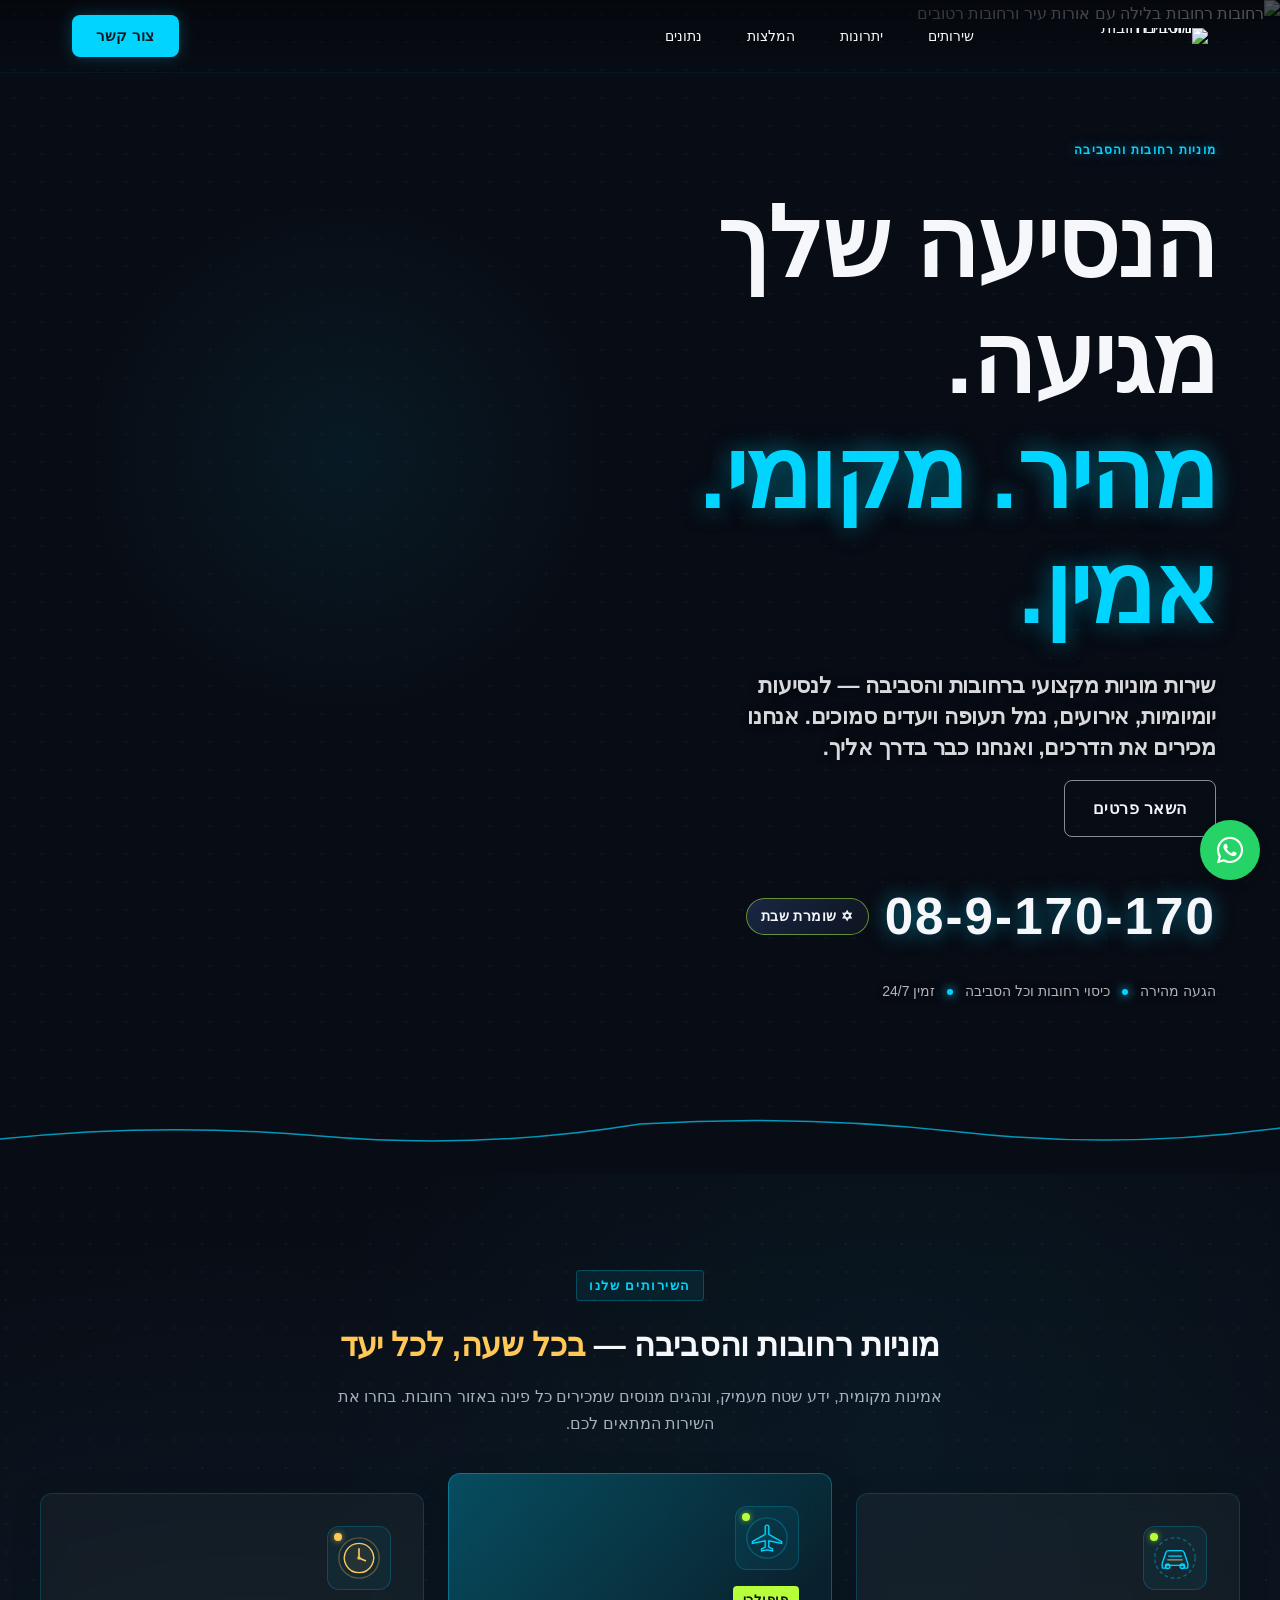
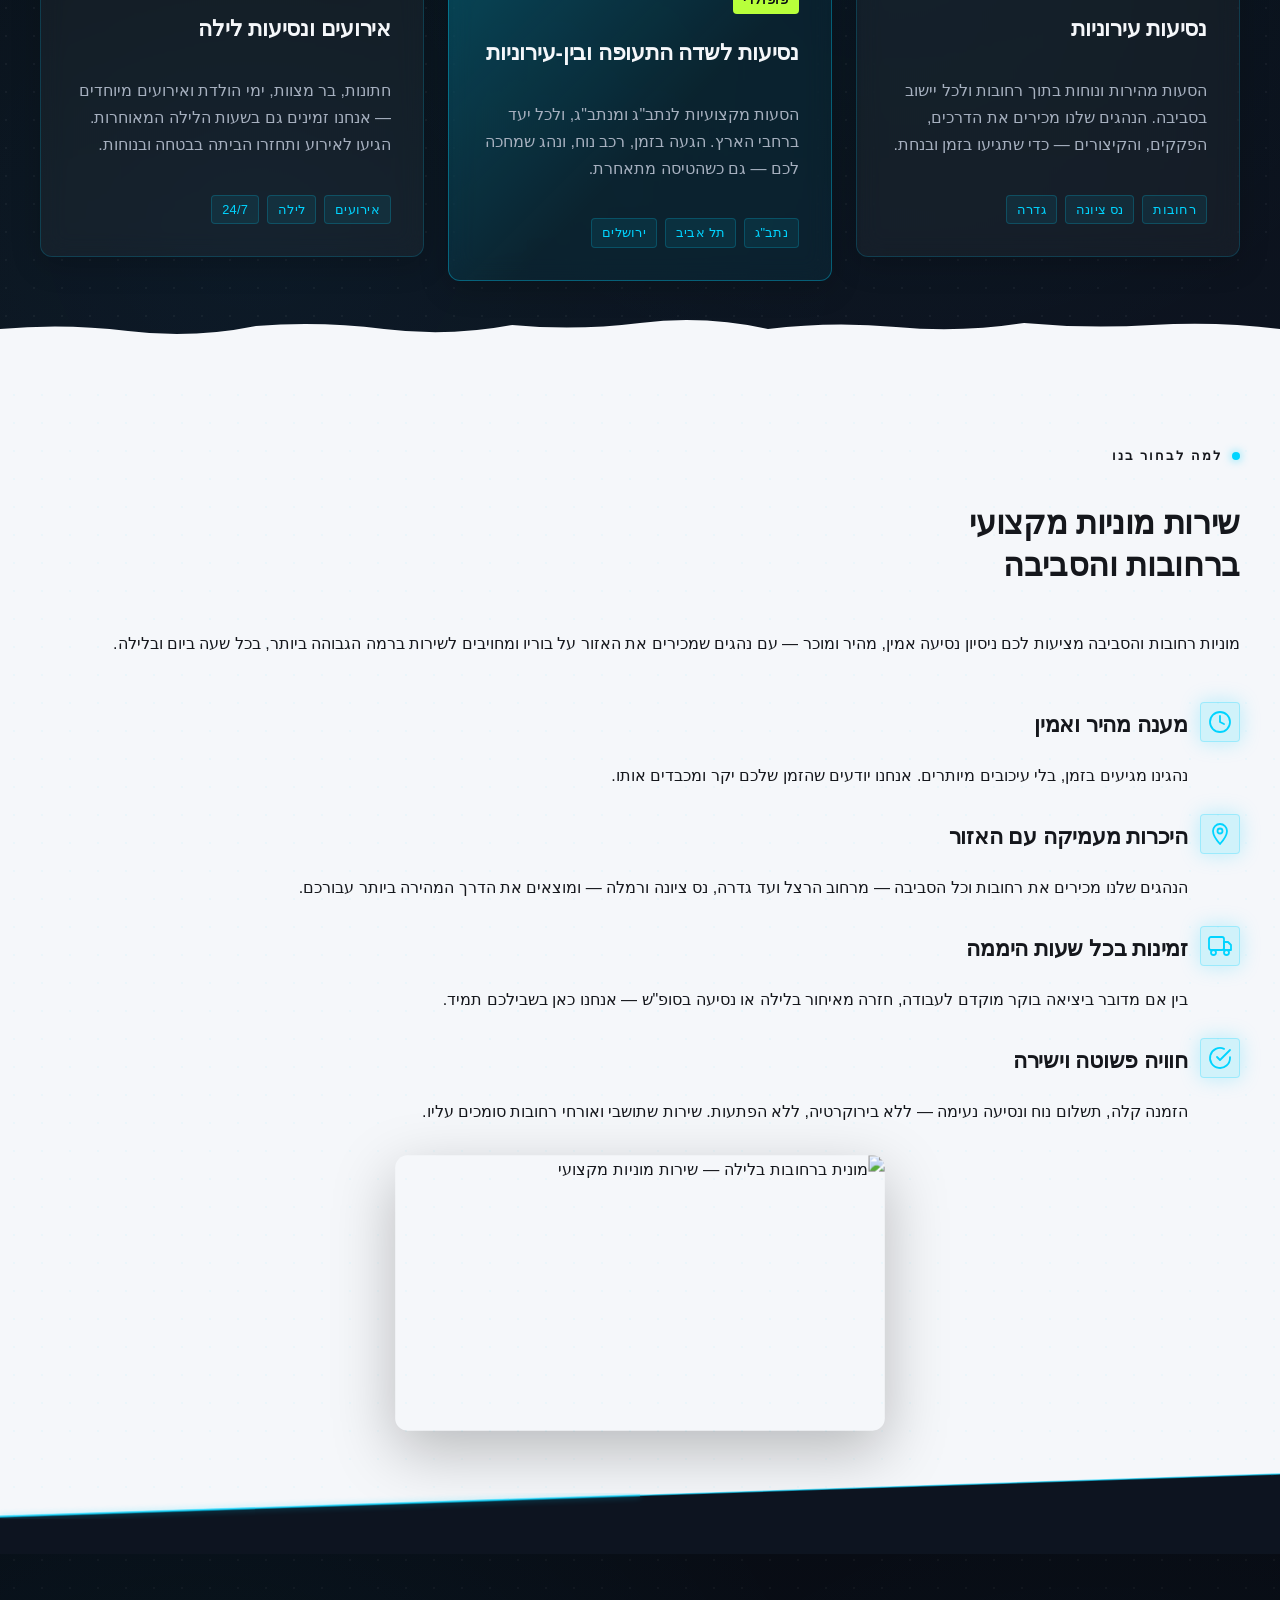
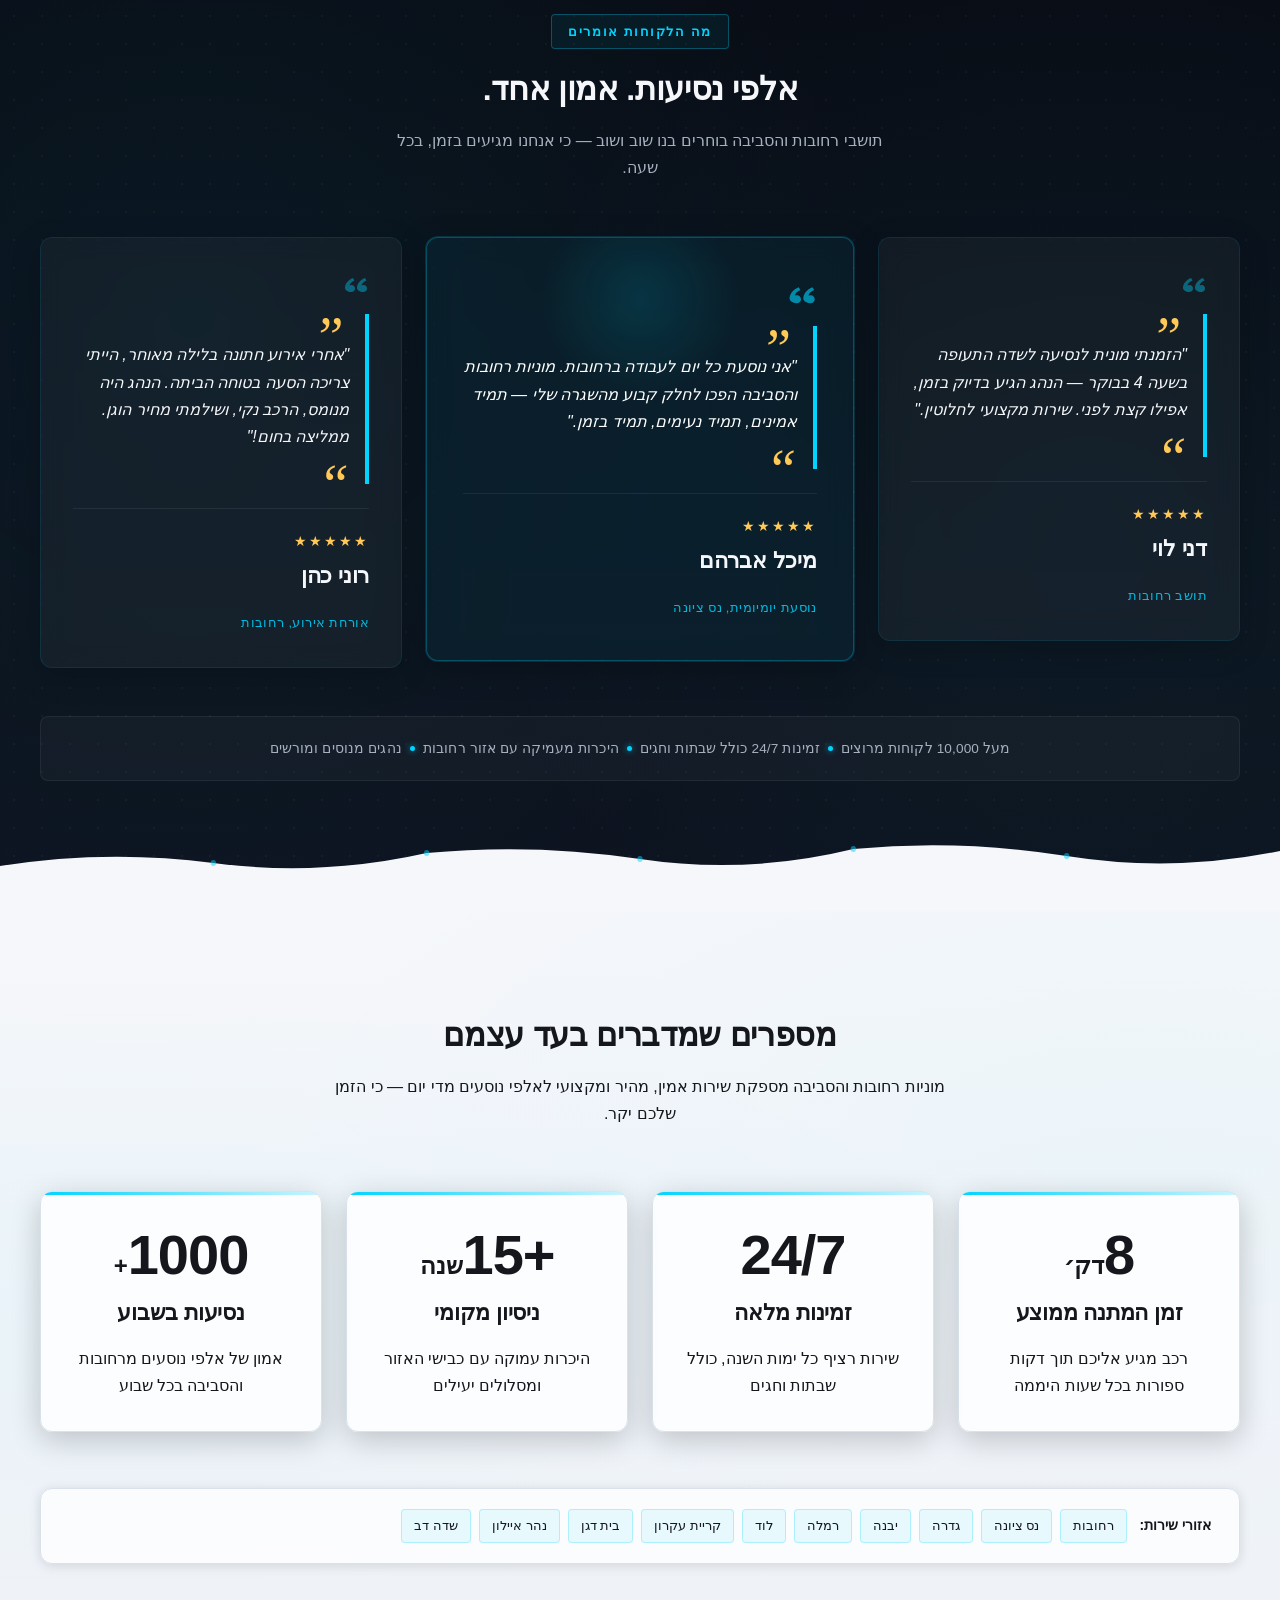
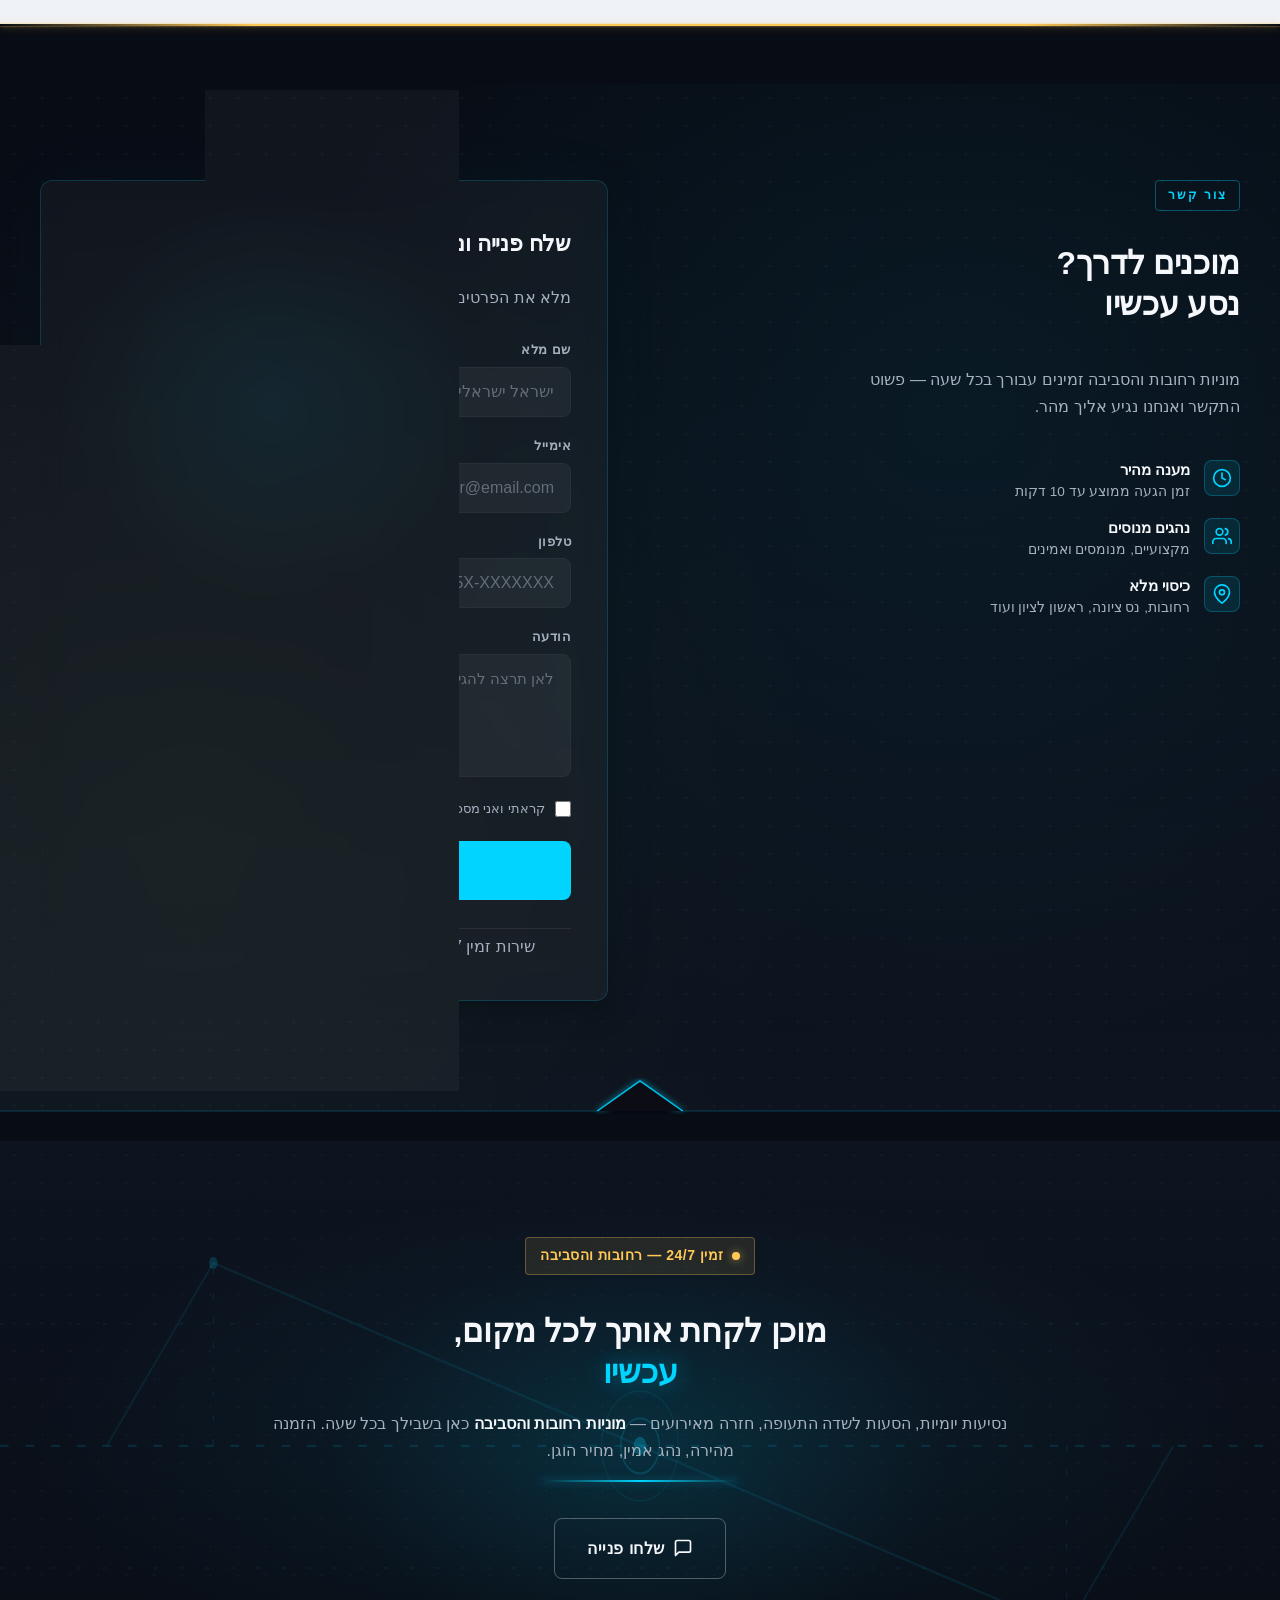
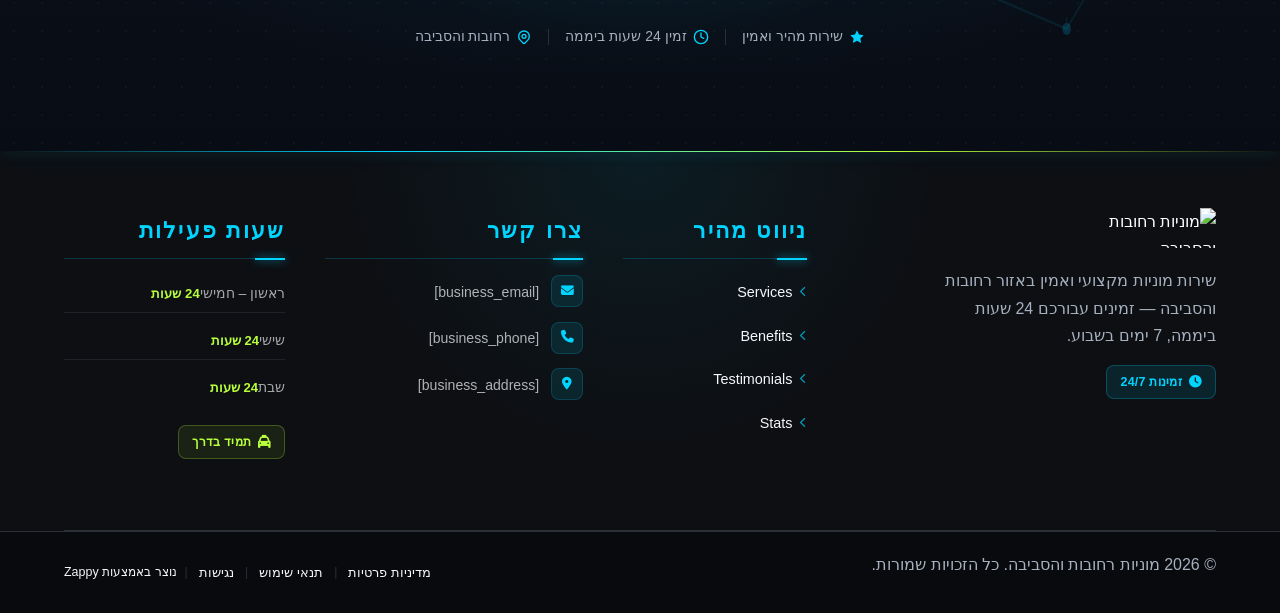
==== commit c0e6b482: "Background sync: Progressive GitHub Sync" ====
--- a/public/index.html
+++ b/public/index.html
@@ -1 +1 @@
-<!doctype html><html dir="rtl" lang="he"><head><meta charset="UTF-8"><meta content="width=device-width,initial-scale=1" name="viewport"><meta content="index, follow" name="robots"><title>מוניות רחובות והסביבה — מוניות רחובות והסביבה</title><meta content="A local taxi service operating in Rehovot and the surrounding area, targeting residents and visitors who need reliable transportation. The business serves the l" name="description"><meta content="מוניות רחובות והסביבה" name="keywords"><link href="/assets/favicon.ico" rel="icon" type="image/x-icon"><link href="/assets/favicon-16x16.png" rel="icon" type="image/png" sizes="16x16"><link href="/assets/favicon-32x32.png" rel="icon" type="image/png" sizes="32x32"><link href="/assets/favicon-48x48.png" rel="icon" type="image/png" sizes="48x48"><link href="/assets/favicon-192x192.png" rel="icon" type="image/png" sizes="192x192"><link href="/assets/favicon-512x512.png" rel="icon" type="image/png" sizes="512x512"><link href="/assets/apple-touch-icon.png" rel="apple-touch-icon"><script>!function(){"use strict";var t="457f5f2d-3bb0-4d7f-8b05-cee80ee9c75e",e="https://api.zappy5.com/api/analytics/track",a=18e5,n=2592e6,o=!0,i=!0,r=!0;var s=function(){var e="zappy_visitor_"+t,a=null;try{if(a=localStorage.getItem(e)){var o=JSON.parse(a),i=Date.now();if(i-o.created<n)return o.lastSeen=i,localStorage.setItem(e,JSON.stringify(o)),o.id}}catch(t){console.warn("Zappy Analytics: LocalStorage not available")}var r="zv_"+Date.now()+"_"+Math.random().toString(36).substr(2,9);try{localStorage.setItem(e,JSON.stringify({id:r,created:Date.now(),lastSeen:Date.now()}))}catch(t){}return r}(),c=function(){var e="zappy_session_"+t,n=null;try{if(n=sessionStorage.getItem(e)){var o=JSON.parse(n),i=Date.now();if(i-o.timestamp<a)return o.timestamp=i,sessionStorage.setItem(e,JSON.stringify(o)),o.id}}catch(t){console.warn("Zappy Analytics: SessionStorage not available")}var r="zs_"+Date.now()+"_"+Math.random().toString(36).substr(2,9);try{sessionStorage.setItem(e,JSON.stringify({id:r,timestamp:Date.now()}))}catch(t){}return r}();function l(a,n){n=n||{};var o={website_id:t,event_type:a,page_path:window.location.pathname,referrer:document.referrer||"direct",visitor_id:s,session_id:c,metadata:n};if(navigator.sendBeacon){var i=new Blob([JSON.stringify(o)],{type:"application/json"});navigator.sendBeacon(e,i)}else fetch(e,{method:"POST",headers:{"Content-Type":"application/json"},body:JSON.stringify(o),keepalive:!0}).catch(function(t){console.warn("Zappy Analytics: Failed to track event",t)})}o&&l("pageview",{title:document.title,url:window.location.href}),i&&document.addEventListener("click",function(t){var e=t.target;if("BUTTON"===e.tagName||e.closest("button")){var a="BUTTON"===e.tagName?e:e.closest("button");l("click",{element:"button",text:a.textContent.trim().substring(0,100),id:a.id||null,class:a.className||null})}else if("A"===e.tagName||e.closest("a")){var n="A"===e.tagName?e:e.closest("a");l("navigation",{element:"link",text:n.textContent.trim().substring(0,100),href:n.href,external:n.hostname!==window.location.hostname})}},!0),r&&document.addEventListener("submit",function(t){var e=t.target;l("form_submit",{form_id:e.id||null,form_name:e.name||null,form_action:e.action||null,form_method:e.method||"GET"})},!0);var d=Date.now();window.addEventListener("beforeunload",function(){l("page_unload",{time_on_page:Math.floor((Date.now()-d)/1e3),page_path:window.location.pathname})}),window.zappyAnalytics={track:l,getVisitorId:function(){return s},getSessionId:function(){return c}}}()</script><meta content="מוניות רחובות והסביבה — מוניות רחובות והסביבה" property="og:title"><meta content="A local taxi service operating in Rehovot and the surrounding area, targeting residents and visitors who need reliable transportation. The business serves the l" property="og:description"><meta content="summary_large_image" name="twitter:card"><meta content="מוניות רחובות והסביבה — מוניות רחובות והסביבה" name="twitter:title"><meta content="A local taxi service operating in Rehovot and the surrounding area, targeting residents and visitors who need reliable transportation. The business serves the l" name="twitter:description"><meta content="website" property="og:type"><meta content="he_IL" property="og:locale"><link href="https://cdnjs.cloudflare.com/ajax/libs/font-awesome/6.4.0/css/all.min.css" rel="stylesheet"><style>.skip-link{position:absolute;top:0;left:0;transform:translateY(-200%);padding:12px 18px;background:var(--bg-dark,#1a1a1a);color:var(--text-light,#fff);font-weight:600;border-radius:0 0 8px 0;z-index:10000}.skip-link:focus{transform:none;outline:2px solid var(--ring,#fff);outline-offset:2px}:focus-visible{outline:2px solid var(--ring,currentColor);outline-offset:3px}</style><link href="/assets/favicon.ico" rel="icon" type="image/x-icon"><link href="/assets/favicon-16x16.png" rel="icon" type="image/png" sizes="16x16"><link href="/assets/favicon-32x32.png" rel="icon" type="image/png" sizes="32x32"><link href="/assets/favicon-48x48.png" rel="icon" type="image/png" sizes="48x48"><link href="/assets/favicon-192x192.png" rel="icon" type="image/png" sizes="192x192"><link href="/assets/favicon-512x512.png" rel="icon" type="image/png" sizes="512x512"><link href="/assets/apple-touch-icon.png" rel="apple-touch-icon"><link href="https://cdn.jsdelivr.net/npm/vanilla-cookieconsent@3/dist/cookieconsent.css" rel="stylesheet"><script src="https://cdn.jsdelivr.net/npm/vanilla-cookieconsent@3/dist/cookieconsent.umd.js"></script><script src="https://cdn.jsdelivr.net/gh/mickidum/acc_toolbar/acctoolbar/acctoolbar.min.js"></script><link href="/styles.css" rel="stylesheet"><style id="zappy-dropdown-submenu-styles">#navMenu li:has(.sub-menu),.nav-menu li:has(.sub-menu),.navbar li:has(.sub-menu),nav li:has(.sub-menu){position:relative}#navMenu .sub-menu,.nav-menu .sub-menu,.navbar .sub-menu,nav .sub-menu{display:block!important;position:absolute!important;top:100%;left:0;min-width:220px;background:#fff;border-radius:8px;box-shadow:0 8px 25px rgba(0,0,0,.15);padding:8px 0;opacity:0;visibility:hidden;transform:translateY(10px);transition:all .3s ease;z-index:1000;list-style:none;pointer-events:none}#navMenu li:hover>.sub-menu,.nav-menu li:hover>.sub-menu,.navbar li:hover>.sub-menu,nav li:hover>.sub-menu{opacity:1!important;visibility:visible!important;transform:translateY(0)!important;pointer-events:auto!important}.sub-menu li{list-style:none;margin:0;padding:0}.sub-menu a{display:block!important;padding:10px 16px!important;color:var(--text-dark,#333)!important;font-weight:500;text-decoration:none;white-space:nowrap;transition:background-color .2s}.sub-menu .zappy-nav-child>a{padding-left:28px!important;font-size:.9em!important;opacity:.85!important}[dir=rtl] .sub-menu .zappy-nav-child>a,html[lang=ar] .sub-menu .zappy-nav-child>a,html[lang=he] .sub-menu .zappy-nav-child>a{padding-left:10px!important;padding-right:28px!important}.sub-menu .zappy-nav-parent>a{font-weight:600!important}.sub-menu a:hover{background-color:#f5f5f5}[dir=rtl] .nav-menu .sub-menu,[dir=rtl] .navbar .sub-menu,[dir=rtl] nav .sub-menu,html[lang=ar] .nav-menu .sub-menu,html[lang=ar] .navbar .sub-menu,html[lang=ar] nav .sub-menu,html[lang=he] .nav-menu .sub-menu,html[lang=he] .navbar .sub-menu,html[lang=he] nav .sub-menu{left:auto!important;right:0!important}.sub-menu:empty,.sub-menu:not(:has(li)):not(:has(> a)),.sub-menu:not(:has(li:not(.zappy-hidden-menu-item))):not(:has(> a)){display:none!important;opacity:0!important;visibility:hidden!important;pointer-events:none!important}li:has(.menu-group-title):hover>.sub-menu{opacity:1!important;visibility:visible!important;transform:translateY(0)!important;pointer-events:auto!important}#navMenu>li>.menu-group-title,.nav-menu>li>.menu-group-title{display:inline-block;padding:.5rem 1rem;cursor:default;user-select:none}@media (max-width:768px){#navMenu .sub-menu,.nav-menu .sub-menu,.navbar .sub-menu,nav .sub-menu{position:static!important;transform:none!important;box-shadow:none!important;background:0 0!important;max-height:0;overflow:hidden;opacity:0;visibility:hidden;transition:max-height .3s ease,opacity .3s ease;padding:0!important;border-radius:0!important}#navMenu .sub-menu.mobile-expanded,.nav-menu .sub-menu.mobile-expanded,.navbar .sub-menu.mobile-expanded{max-height:none!important;overflow-y:visible!important;opacity:1!important;visibility:visible!important;padding:8px 0 8px 16px!important}[dir=rtl] .sub-menu.mobile-expanded,html[lang=he] .sub-menu.mobile-expanded{padding:8px 16px 8px 0!important}#navMenu li:hover>.sub-menu,.nav-menu li:hover>.sub-menu,.navbar li:hover>.sub-menu,nav li:hover>.sub-menu{opacity:0;visibility:hidden;pointer-events:none}#navMenu li>.sub-menu.mobile-expanded,.nav-menu li>.sub-menu.mobile-expanded,.navbar li>.sub-menu.mobile-expanded,nav li>.sub-menu.mobile-expanded{opacity:1!important;visibility:visible!important;pointer-events:auto!important}#navMenu li:has(.sub-menu),.nav-menu li:has(.sub-menu),.navbar li:has(.sub-menu),nav li:has(.sub-menu){display:flex!important;flex-wrap:wrap!important;align-items:center!important;position:relative!important;min-height:44px!important}#navMenu li:has(.sub-menu)>a,.nav-menu li:has(.sub-menu)>a,.navbar li:has(.sub-menu)>a,nav li:has(.sub-menu)>a{flex:1!important;min-width:0!important}#navMenu li:has(.sub-menu)>.menu-group-title,.nav-menu li:has(.sub-menu)>.menu-group-title,.navbar li:has(.sub-menu)>.menu-group-title,nav li:has(.sub-menu)>.menu-group-title{flex:1!important;min-width:0!important;padding:0!important;line-height:inherit!important}#navMenu li:has(.sub-menu)>.sub-menu,.nav-menu li:has(.sub-menu)>.sub-menu,.navbar li:has(.sub-menu)>.sub-menu,nav li:has(.sub-menu)>.sub-menu{flex-basis:100%!important;width:100%!important}#navMenu li:has(.sub-menu)>a [class*=arrow],#navMenu li:has(.sub-menu)>a [class*=chevron],.nav-menu li:has(.sub-menu)>a .fa-angle-down,.nav-menu li:has(.sub-menu)>a .fa-chevron-down,.nav-menu li:has(.sub-menu)>a [class*=arrow],.nav-menu li:has(.sub-menu)>a [class*=chevron],nav li:has(.sub-menu)>a [class*=arrow],nav li:has(.sub-menu)>a [class*=chevron]{display:none!important;visibility:hidden!important}.mobile-submenu-toggle{display:flex!important;align-items:center!important;justify-content:center!important;width:44px!important;height:auto!important;background:0 0!important;border:none!important;cursor:pointer!important;color:var(--text-light)!important;position:static!important;flex-shrink:0!important;align-self:stretch!important;z-index:2!important;padding:0!important;margin:0!important}.mobile-submenu-toggle::after{content:''!important;width:0!important;height:0!important;border-left:6px solid transparent!important;border-right:6px solid transparent!important;border-top:7px solid currentColor!important;transition:transform .3s ease!important}.mobile-submenu-toggle.expanded::after{transform:rotate(180deg)!important}.sub-menu a{padding:10px 0!important;display:block!important;color:var(--text-light)!important;white-space:normal!important}.sub-menu .zappy-nav-child>a{padding-left:28px!important;font-size:.9em!important;opacity:.85!important}[dir=rtl] .sub-menu .zappy-nav-child>a,html[lang=ar] .sub-menu .zappy-nav-child>a,html[lang=he] .sub-menu .zappy-nav-child>a{padding-left:0!important;padding-right:28px!important}.sub-menu .zappy-nav-parent>a{font-weight:600!important}#navMenu.active,.nav-menu.active{max-width:100vw!important;overflow-x:hidden!important;box-sizing:border-box!important}.navbar .sub-menu li a,.zappy-products-dropdown .sub-menu a,nav.navbar .sub-menu li a{color:var(--text-light)!important}}@media (min-width:769px){.mobile-submenu-toggle{display:none!important}}</style><style id="zappy-widget-visibility">html[dir=rtl] .whatsapp-float{right:20px!important;left:auto!important}html:not([dir]) .whatsapp-float,html[dir=ltr] .whatsapp-float{left:20px!important;right:auto!important}html[dir=rtl] #mic-access-tool-general-button,html[dir=rtl] #mic-init-access-tool #mic-access-tool-general-button,html[dir=rtl] #mic-init-access-tool .mic-access-tool-general-button,html[dir=rtl] ._access-icon,html[dir=rtl] .mic-access-tool-general-button{left:20px!important;right:auto!important}html:not([dir]) #mic-access-tool-general-button,html:not([dir]) #mic-init-access-tool #mic-access-tool-general-button,html:not([dir]) #mic-init-access-tool .mic-access-tool-general-button,html:not([dir]) ._access-icon,html:not([dir]) .mic-access-tool-general-button,html[dir=ltr] #mic-access-tool-general-button,html[dir=ltr] #mic-init-access-tool #mic-access-tool-general-button,html[dir=ltr] #mic-init-access-tool .mic-access-tool-general-button,html[dir=ltr] ._access-icon,html[dir=ltr] .mic-access-tool-general-button{right:20px!important;left:auto!important}@media (max-width:768px){.whatsapp-float{display:flex!important}}@media (min-width:769px){.whatsapp-float{display:flex!important}}@media (max-width:768px){#mic-access-tool-general-button,#mic-init-access-tool #mic-access-tool-general-button,#mic-init-access-tool .mic-access-tool-general-button,._access-icon,.mic-access-tool-general-button{display:flex!important;visibility:visible!important;opacity:1!important;pointer-events:auto!important}#mic-access-tool-box.opened-mic-access-tool,#mic-init-access-tool #mic-access-tool-box.opened-mic-access-tool,.mic-access-tool-box.opened-mic-access-tool{visibility:visible!important;opacity:1!important;pointer-events:auto!important}}@media (min-width:769px){#mic-access-tool-general-button,#mic-init-access-tool #mic-access-tool-general-button,#mic-init-access-tool .mic-access-tool-general-button,._access-icon,.mic-access-tool-general-button{display:flex!important;visibility:visible!important;opacity:1!important;pointer-events:auto!important}#mic-access-tool-box.opened-mic-access-tool,#mic-init-access-tool #mic-access-tool-box.opened-mic-access-tool,.mic-access-tool-box.opened-mic-access-tool{visibility:visible!important;opacity:1!important;pointer-events:auto!important}}</style></head><body><a href="#main" class="skip-link">דלג לתוכן הראשי</a><nav class="navbar" dir="rtl"><button class="mobile-toggle" aria-label="Menu" id="mobileToggle"><svg viewBox="0 0 24 24" fill="none" height="24" width="24" class="hamburger-icon"><path d="M3 12h18M3 6h18M3 18h18" stroke="currentColor" stroke-width="2" stroke-linecap="round"></path></svg> <svg viewBox="0 0 24 24" fill="none" height="24" width="24" class="close-icon" style="display:none"><path d="M18 6L6 18M6 6l12 12" stroke="currentColor" stroke-width="2" stroke-linecap="round"></path></svg></button> <button class="phone-header-btn" aria-label="Call" data-phone="[business_phone]"><svg viewBox="0 0 24 24" fill="currentColor" height="20" width="20"><path d="M22 16.92v3a2 2 0 0 1-2.18 2 19.79 19.79 0 0 1-8.63-3.07 19.5 19.5 0 0 1-6-6 19.79 19.79 0 0 1-3.07-8.67A2 2 0 0 1 4.11 2h3a2 2 0 0 1 2 1.72 12.84 12.84 0 0 0 .7 2.81 2 2 0 0 1-.45 2.11L8.09 9.91a16 16 0 0 0 6 6l1.27-1.27a2 2 0 0 1 2.11-.45 12.84 12.84 0 0 0 2.81.7A2 2 0 0 1 22 16.92z"></path></svg></button><div class="nav-container"><div class="nav-right-group"><div class="nav-brand"><a href="/" class="logo-link"><img alt="מוניות רחובות והסביבה" src="/assets/site-----image-1.webp" class="logo"></a></div><ul class="nav-menu" id="navMenu"><li><a href="#services">שירותים</a></li><li><a href="#benefits">יתרונות</a></li><li><a href="#testimonials">המלצות</a></li><li><a href="#stats">נתונים</a></li></ul></div><div class="nav-cta-container"><a href="#contact" class="nav-cta-btn">צור קשר</a></div></div></nav><script>window.addEventListener("load",function(){const e=document.querySelector(".navbar, nav, header");if(!e)return void console.log("[Navbar] Navbar element not found");let t=document.getElementById("mobileToggle")||document.querySelector(".mobile-toggle")||document.querySelector(".hamburger")||document.querySelector(".hamburger-menu")||document.querySelector(".menu-toggle")||document.querySelector(".burger-menu")||document.querySelector('[aria-label="Menu"]')||document.querySelector('[aria-label="תפריט"]');const n=document.querySelector(".phone-header-btn"),o=window.getComputedStyle(e);let r=o.backgroundColor;if(console.log("[Navbar] Initial navbar background:",r),"transparent"===r||"rgba(0, 0, 0, 0)"===r||r.startsWith("rgba")&&r.includes(", 0)")){const e=o.backgroundImage;if(e&&"none"!==e)console.log("[Navbar] Navbar has background image/gradient, using dark text"),r="rgb(240, 240, 240)";else{const e=window.getComputedStyle(document.body).backgroundColor;console.log("[Navbar] Navbar transparent, using body background:",e),r=e}}const a=r.match(/\d+/g);if(a&&a.length>=3){const e=(.299*parseInt(a[0])+.587*parseInt(a[1])+.114*parseInt(a[2]))/255;console.log("[Navbar] Mobile button colors preserved from Claude CSS (luminance:",e.toFixed(2)+")");const o=document.createElement("style");o.id="zappy-mobile-nav-fix";document.documentElement.lang;document.documentElement.dir,o.textContent='\n        /* Hide mobile buttons on desktop, show only on mobile */\n        @media (min-width: 769px) {\n          .mobile-toggle,\n          .phone-header-btn {\n            display: none !important;\n          }\n        }\n        \n        /* Show and position mobile buttons correctly on mobile */\n        @media (max-width: 768px) {\n          .navbar,\n          nav.navbar {\n            min-height: 70px !important;\n          }\n\n          .mobile-toggle,\n          .phone-header-btn {\n            position: absolute !important;\n            top: 0 !important;\n            bottom: 0 !important;\n            margin-top: auto !important;\n            margin-bottom: auto !important;\n            transform: none !important;\n            z-index: 1001 !important;\n            display: flex !important;\n            align-items: center !important;\n            justify-content: center !important;\n            width: 36px !important;\n            height: 36px !important;\n            border-radius: 50% !important;\n            border: none !important;\n            cursor: pointer !important;\n            padding: 6px !important;\n            background: none !important;\n            color: var(--nav-text, var(--text-light)) !important;\n            touch-action: manipulation !important;\n            -webkit-tap-highlight-color: transparent !important;\n          }\n\n          html[data-zappy-site-type="ecommerce"] .phone-header-btn,\n          body[data-zappy-site-type="ecommerce"] .phone-header-btn,\n          html[data-zappy-site-type="ecommerce"] header .phone-header-btn,\n          html[data-zappy-site-type="ecommerce"] nav .phone-header-btn {\n            display: none !important;\n            visibility: hidden !important;\n            width: 0 !important;\n            height: 0 !important;\n            min-width: 0 !important;\n            overflow: hidden !important;\n          }\n          \n          /* LTR positioning (default): hamburger LEFT, phone RIGHT */\n          html:not([dir="rtl"]):not([lang="he"]):not([lang="ar"]) .mobile-toggle,\n          html[dir="ltr"] .mobile-toggle {\n            left: 12px !important;\n            right: auto !important;\n          }\n          html:not([dir="rtl"]):not([lang="he"]):not([lang="ar"]) .phone-header-btn,\n          html[dir="ltr"] .phone-header-btn {\n            right: 12px !important;\n            left: auto !important;\n          }\n          \n          /* RTL positioning: hamburger RIGHT, phone LEFT */\n          html[dir="rtl"] .mobile-toggle,\n          html[lang="he"] .mobile-toggle,\n          html[lang="ar"] .mobile-toggle {\n            right: 12px !important;\n            left: auto !important;\n          }\n          html[dir="rtl"] .phone-header-btn,\n          html[lang="he"] .phone-header-btn,\n          html[lang="ar"] .phone-header-btn {\n            left: 12px !important;\n            right: auto !important;\n          }\n          \n          /* CRITICAL: Ensure nav-container has min-height on mobile */\n          /* All children are positioned absolutely/fixed on mobile, so height:auto collapses to 0 */\n          .nav-container {\n            min-height: 70px !important;\n            position: relative !important;\n          }\n          \n          /* Ensure SVG icons are properly sized and inherit color */\n          .mobile-toggle svg,\n          .phone-header-btn svg {\n            width: 24px !important;\n            height: 24px !important;\n            /* Don\'t force display - let JavaScript control hamburger/close toggle */\n          }\n          \n          /* Reset nav-cta-container on mobile - remove desktop box-shadow/padding */\n          /* that creates a visible ghost box when CTA button is hidden */\n          .nav-cta-container {\n            box-shadow: none !important;\n            padding: 0 !important;\n          }\n          \n          /* Hide nav-cta-container entirely on mobile when there\'s no lang-switcher */\n          /* (only the CTA button is inside, and it\'s hidden on mobile) */\n          .nav-cta-container:not(:has(.lang-switcher)) {\n            display: none !important;\n          }\n          \n          /* CRITICAL: Prevent hero image fade gradient from bleeding over headline text */\n          /* The .image-fade-gradient has bottom: -30px (extends below parent) */\n          /* On mobile stacked layout, this overlaps the h1 text below the image */\n          .hero-image-column {\n            overflow: hidden !important;\n          }\n          .image-fade-gradient {\n            bottom: 0 !important;\n          }\n          \n          /* Hide desktop language switcher on mobile - hamburger menu handles it */\n          /* High specificity to override stored CSS */\n          .lang-switcher,\n          .nav-cta-container .lang-switcher,\n          .nav-container .lang-switcher,\n          .navbar .lang-switcher,\n          .navbar .nav-cta-container .lang-switcher {\n            display: none !important;\n          }\n        }\n      ';const r=document.getElementById("zappy-mobile-nav-fix");r&&r.remove(),document.head.appendChild(o),console.log("[Navbar] Critical CSS injected for mobile nav positioning");const i=window.innerWidth<=768;if(t){const e=t.querySelector(".hamburger-icon"),n=t.querySelector(".close-icon");e&&(e.style.setProperty("width","24px","important"),e.style.setProperty("height","24px","important"),e.style.setProperty("display","block","important")),n&&(n.style.setProperty("width","24px","important"),n.style.setProperty("height","24px","important"),n.style.setProperty("display","none","important")),i?(t.style.setProperty("position","absolute","important"),t.style.setProperty("top","0","important"),t.style.setProperty("bottom","0","important"),t.style.setProperty("margin-top","auto","important"),t.style.setProperty("margin-bottom","auto","important"),t.style.setProperty("transform","none","important"),t.style.setProperty("z-index","1001","important"),t.style.removeProperty("left"),t.style.removeProperty("right"),console.log("[Navbar] Mobile toggle positioning applied (mobile viewport)")):(t.style.removeProperty("position"),t.style.removeProperty("top"),t.style.removeProperty("transform"),t.style.removeProperty("z-index"),t.style.removeProperty("left"),t.style.removeProperty("right"),console.log("[Navbar] Desktop viewport - cleared mobile toggle inline positioning"))}if(n){const e=n.querySelector("svg");e&&(e.style.width="24px",e.style.height="24px",e.setAttribute("width","24"),e.setAttribute("height","24")),i?(n.style.setProperty("position","absolute","important"),n.style.setProperty("top","0","important"),n.style.setProperty("bottom","0","important"),n.style.setProperty("margin-top","auto","important"),n.style.setProperty("margin-bottom","auto","important"),n.style.setProperty("transform","none","important"),n.style.setProperty("z-index","1001","important"),n.style.removeProperty("left"),n.style.removeProperty("right"),console.log("[Navbar] Phone button positioning applied (mobile viewport)")):(n.style.removeProperty("position"),n.style.removeProperty("top"),n.style.removeProperty("transform"),n.style.removeProperty("z-index"),n.style.removeProperty("left"),n.style.removeProperty("right"),console.log("[Navbar] Desktop viewport - cleared phone button inline positioning"))}}else console.log("[Navbar] Could not parse background color:",r);t=document.getElementById("mobileToggle")||document.querySelector(".mobile-toggle")||document.querySelector(".hamburger")||document.querySelector(".hamburger-menu")||document.querySelector(".menu-toggle")||document.querySelector(".burger-menu")||document.querySelector('[aria-label="Menu"]')||document.querySelector('[aria-label="תפריט"]');const i=document.getElementById("navMenu")||document.querySelector(".nav-menu")||document.querySelector(".nav-links")||document.querySelector("nav ul:not(.submenu)");if(!t||!i)return void console.log("[Navbar] Mobile toggle or menu not found:",{toggle:!!t,menu:!!i});i.id||(i.id="navMenu"),console.log("[Navbar] Initializing mobile menu...");const l=t.cloneNode(!0);t.parentNode.replaceChild(l,t);var s=0;function p(e){var t=Date.now();t-s<300||(s=t,function(e){e.preventDefault(),e.stopPropagation();const t=l.querySelector(".hamburger-icon"),n=l.querySelector(".close-icon");i.classList.contains("active")?(i.classList.remove("active"),t&&t.style.setProperty("display","block","important"),n&&n.style.setProperty("display","none","important"),document.body.style.overflow="",console.log("[Navbar] Menu closed")):(i.classList.add("active"),t&&t.style.setProperty("display","none","important"),n&&n.style.setProperty("display","block","important"),document.body.style.overflow="hidden",console.log("[Navbar] Menu opened"))}(e))}l.addEventListener("click",p),l.addEventListener("touchend",p),i.querySelectorAll("a").forEach(function(e){e.addEventListener("click",function(){if("#"===this.getAttribute("href"))return;const e=l.querySelector(".hamburger-icon"),t=l.querySelector(".close-icon");i.classList.remove("active"),e&&e.style.setProperty("display","block","important"),t&&t.style.setProperty("display","none","important"),document.body.style.overflow="",console.log("[Navbar] Menu closed (link clicked)")})});var m=i.querySelectorAll(".dropdown-toggle");m.forEach(function(e){e.addEventListener("click",function(e){e.preventDefault(),e.stopPropagation();var t=this.closest(".nav-dropdown");t&&(t.parentNode.querySelectorAll(".nav-dropdown.open").forEach(function(e){e!==t&&e.classList.remove("open")}),t.classList.toggle("open"),console.log("[Navbar] Dropdown toggled:",t.classList.contains("open")?"open":"closed"))})}),document.addEventListener("click",function(e){e.target.closest(".nav-dropdown")||document.querySelectorAll(".nav-dropdown.open").forEach(function(e){e.classList.remove("open")})}),console.log("[Navbar] Dropdown handlers initialized for "+m.length+" dropdowns"),n&&n.addEventListener("click",function(){const e=document.querySelectorAll('a[href^="tel:"]'),t=e.length>0?e[0].getAttribute("href").replace("tel:",""):"[business_phone]";window.location.href="tel:"+t,console.log("[Navbar] Phone button clicked")}),console.log("[Navbar] Mobile menu initialized successfully")})</script><main id="main"><section class="index-hero-section" data-band-index="0" data-layout-spec="בית-hero" dir="rtl" id="hero" data-hero-type="fullscreen-scrim"><div class="index-hero-bg"><img alt="רחובות רחובות בלילה עם אורות עיר ורחובות רטובים" src="/assets/site-index-hero-image-1.webp" data-context="Cinematic night-time street-level view of Rehovot city streets, Israel. Wet asphalt reflecting city lights and neon signs in cyan and amber. Blurred taxi cab headlights in motion on a main boulevard. Urban skyline with glowing building windows in the background. Moody, premium, nocturnal atmosphere with deep blue-black tones and electric cyan light trails. Photorealistic, high resolution, wide-angle lens." data-placeholder="index-hero-image-1" height="1080" loading="eager" width="1920" data-hero-bg="true" fetchpriority="high"></div><div class="index-hero-scrim" aria-hidden="true"></div><div class="index-hero-glow-decoration" aria-hidden="true"></div><div class="index-hero-dot-grid" aria-hidden="true"></div><div class="index-hero-container"><div class="index-hero-content"><span class="index-hero-eyebrow">מוניות רחובות והסביבה</span><h1 class="index-hero-headline">הנסיעה שלך מגיעה.<br><span class="index-hero-headline-accent">מהיר. מקומי. אמין.</span></h1><h3 class="index-hero-subtitle">שירות מוניות מקצועי ברחובות והסביבה — לנסיעות יומיומיות, אירועים, נמל תעופה ויעדים סמוכים. אנחנו מכירים את הדרכים, ואנחנו כבר בדרך אליך.</h3><div class="index-hero-ctas"><a href="#contact" class="index-hero-btn-secondary">השאר פרטים</a></div><div class="index-hero-trust"><span class="index-hero-trust-item">הגעה מהירה</span> <span class="index-hero-trust-dot" aria-hidden="true"></span> <span class="index-hero-trust-item">כיסוי רחובות וכל הסביבה</span> <span class="index-hero-trust-dot" aria-hidden="true"></span> <span class="index-hero-trust-item">זמין 24/7</span></div></div></div><div class="index-hero-divider-wrapper"><svg viewBox="0 0 1440 90" aria-hidden="true" xmlns="http://www.w3.org/2000/svg" data-no-icon-edit="true" preserveAspectRatio="none"><path d="M0,90 L0,55 Q180,38 360,52 T720,40 Q900,30 1080,48 T1440,44 L1440,90 Z" fill="#080C14"></path><path d="M0,55 Q180,38 360,52 T720,40 Q900,30 1080,48 T1440,44" fill="#080C14" opacity="0.7" stroke="#00D4FF" stroke-width="1.5"></path></svg></div></section><section class="index-services-section" data-band-index="1" data-layout-spec="בית-services" dir="rtl" id="services"><div class="index-services-section__dot-grid" aria-hidden="true"></div><div class="index-services-section__container"><div class="index-services-section__intro"><span class="index-services-section__label">השירותים שלנו</span><h2 class="index-services-section__heading">מוניות רחובות והסביבה — <em>בכל שעה, לכל יעד</em></h2><p class="index-services-section__subtext">אמינות מקומית, ידע שטח מעמיק, ונהגים מנוסים שמכירים כל פינה באזור רחובות. בחרו את השירות המתאים לכם.</p></div><div class="index-services-section__grid"><article class="index-services-section__card"><div class="index-services-section__card-icon-wrap"><svg viewBox="0 0 48 48" fill="none" height="44" width="44" data-element-type="icon" data-icon-type="svg" aria-hidden="true" xmlns="http://www.w3.org/2000/svg"><circle cx="24" cy="24" r="22" opacity="0.35" stroke="var(--primary)" stroke-width="1.5" stroke-dasharray="4 3"></circle><path d="M10 30 L14 18 Q15 16 17 16 L31 16 Q33 16 34 18 L38 30 Q38.5 31 38 32 L38 34 Q38 35 37 35 L35 35 Q34 35 34 34 L34 32 L14 32 L14 34 Q14 35 13 35 L11 35 Q10 35 10 34 L10 32 Q9.5 31 10 30Z" fill="rgba(0,212,255,0.07)" stroke="var(--primary)" stroke-width="1.5"></path><circle cx="16" cy="33" r="2.5" fill="rgba(0,212,255,0.12)" stroke="var(--primary)" stroke-width="1.5"></circle><circle cx="32" cy="33" r="2.5" fill="rgba(0,212,255,0.12)" stroke="var(--primary)" stroke-width="1.5"></circle><path d="M17 22 L31 22" stroke="var(--primary)" stroke-width="1.2" stroke-linecap="round"></path><path d="M16 26 L32 26" stroke="var(--accent)" stroke-width="1.2" stroke-linecap="round" opacity="0.7"></path></svg> <span class="index-services-section__availability-dot" aria-hidden="true"></span></div><h3 class="index-services-section__card-title">נסיעות עירוניות</h3><p class="index-services-section__card-text">הסעות מהירות ונוחות בתוך רחובות ולכל יישוב בסביבה. הנהגים שלנו מכירים את הדרכים, הפקקים, והקיצורים — כדי שתגיעו בזמן ובנחת.</p><div class="index-services-section__card-footer"><span class="index-services-section__tag">רחובות</span> <span class="index-services-section__tag">נס ציונה</span> <span class="index-services-section__tag">גדרה</span></div></article><article class="index-services-section__card index-services-section__card--featured"><div class="index-services-section__card-icon-wrap"><svg viewBox="0 0 48 48" fill="none" height="44" width="44" data-element-type="icon" data-icon-type="svg" aria-hidden="true" xmlns="http://www.w3.org/2000/svg"><circle cx="24" cy="24" r="22" opacity="0.25" stroke="var(--primary)" stroke-width="1.5"></circle><path d="M8 28 L22 20 L22 12 Q22 10 24 10 Q26 10 26 12 L26 20 L40 28 L40 30 L26 27 L26 34 L30 36 L30 38 L24 37 L18 38 L18 36 L22 34 L22 27 L8 30 Z" fill="rgba(0,212,255,0.09)" stroke="var(--primary)" stroke-width="1.5"></path></svg> <span class="index-services-section__availability-dot" aria-hidden="true"></span></div><div class="index-services-section__card-badge">פופולרי</div><h3 class="index-services-section__card-title">נסיעות לשדה התעופה ובין-עירוניות</h3><p class="index-services-section__card-text">הסעות מקצועיות לנתב"ג ומנתב"ג, ולכל יעד ברחבי הארץ. הגעה בזמן, רכב נוח, ונהג שמחכה לכם — גם כשהטיסה מתאחרת.</p><div class="index-services-section__card-footer"><span class="index-services-section__tag">נתב"ג</span> <span class="index-services-section__tag">תל אביב</span> <span class="index-services-section__tag">ירושלים</span></div></article><article class="index-services-section__card"><div class="index-services-section__card-icon-wrap"><svg viewBox="0 0 48 48" fill="none" height="44" width="44" data-element-type="icon" data-icon-type="svg" aria-hidden="true" xmlns="http://www.w3.org/2000/svg"><circle cx="24" cy="24" r="22" opacity="0.3" stroke="var(--accent)" stroke-width="1.5"></circle><path d="M24 8 A16 16 0 1 1 23.99 8 Z" fill="rgba(255,200,87,0.07)" stroke="var(--accent)" stroke-width="1.5" stroke-linecap="round"></path><path d="M24 14 L24 24 L31 27" stroke="var(--accent)" stroke-width="1.8" stroke-linecap="round" stroke-linejoin="round"></path><circle cx="24" cy="24" r="2" fill="var(--accent)" opacity="0.8"></circle></svg> <span class="index-services-section__availability-dot index-services-section__availability-dot--amber" aria-hidden="true"></span></div><h3 class="index-services-section__card-title">אירועים ונסיעות לילה</h3><p class="index-services-section__card-text">חתונות, בר מצוות, ימי הולדת ואירועים מיוחדים — אנחנו זמינים גם בשעות הלילה המאוחרות. הגיעו לאירוע ותחזרו הביתה בבטחה ובנוחות.</p><div class="index-services-section__card-footer"><span class="index-services-section__tag">אירועים</span> <span class="index-services-section__tag">לילה</span> <span class="index-services-section__tag">24/7</span></div></article></div></div><div class="index-services-section__divider-wrapper" aria-hidden="true"><svg viewBox="0 0 1200 80" aria-hidden="true" xmlns="http://www.w3.org/2000/svg" data-no-icon-edit="true" preserveAspectRatio="none"><defs><linearGradient id="svcDividerGrad" x1="0" x2="0" y1="0" y2="1"><stop offset="0%" stop-color="transparent"></stop><stop offset="100%" stop-color="var(--bg-light)"></stop></linearGradient></defs><path d="M0,80 L0,28 Q60,22 120,30 T240,25 Q300,20 360,28 T480,24 Q540,30 600,22 T720,28 Q780,20 840,26 T960,22 Q1020,28 1080,24 T1200,28 L1200,80 Z" fill="var(--bg-light)"></path></svg></div></section><section class="index-benefits-section" data-band-index="2" data-layout-spec="בית-benefits" dir="rtl" id="benefits"><div class="index-benefits-dot-grid" aria-hidden="true"></div><div class="index-benefits-container"><div class="index-benefits-content"><div class="index-benefits-label"><span class="index-benefits-label-dot"></span> <span>למה לבחור בנו</span></div><h2 class="index-benefits-heading">שירות מוניות מקצועי<br><span class="index-benefits-heading-accent">ברחובות והסביבה</span></h2><p class="index-benefits-intro">מוניות רחובות והסביבה מציעות לכם ניסיון נסיעה אמין, מהיר ומוכר — עם נהגים שמכירים את האזור על בוריו ומחויבים לשירות ברמה הגבוהה ביותר, בכל שעה ביום ובלילה.</p><ul class="index-benefits-list"><li class="index-benefits-item"><div class="index-benefits-icon-wrap"><svg viewBox="0 0 24 24" fill="none" height="24" width="24" data-element-type="icon" data-icon-type="svg" aria-hidden="true" stroke="currentColor" stroke-linecap="round" stroke-linejoin="round" stroke-width="1.8" xmlns="http://www.w3.org/2000/svg"><circle cx="12" cy="12" r="10"></circle><polyline points="12 6 12 12 16 14"></polyline></svg></div><div class="index-benefits-item-content"><h3 class="index-benefits-item-title">מענה מהיר ואמין</h3><p class="index-benefits-item-desc">נהגינו מגיעים בזמן, בלי עיכובים מיותרים. אנחנו יודעים שהזמן שלכם יקר ומכבדים אותו.</p></div></li><li class="index-benefits-item"><div class="index-benefits-icon-wrap"><svg viewBox="0 0 24 24" fill="none" height="24" width="24" data-element-type="icon" data-icon-type="svg" aria-hidden="true" stroke="currentColor" stroke-linecap="round" stroke-linejoin="round" stroke-width="1.8" xmlns="http://www.w3.org/2000/svg"><path d="M12 2C8.13 2 5 5.13 5 9c0 5.25 7 13 7 13s7-7.75 7-13c0-3.87-3.13-7-7-7z"></path><circle cx="12" cy="9" r="2.5"></circle></svg></div><div class="index-benefits-item-content"><h3 class="index-benefits-item-title">היכרות מעמיקה עם האזור</h3><p class="index-benefits-item-desc">הנהגים שלנו מכירים את רחובות וכל הסביבה — מרחוב הרצל ועד גדרה, נס ציונה ורמלה — ומוצאים את הדרך המהירה ביותר עבורכם.</p></div></li><li class="index-benefits-item"><div class="index-benefits-icon-wrap"><svg viewBox="0 0 24 24" fill="none" height="24" width="24" data-element-type="icon" data-icon-type="svg" aria-hidden="true" stroke="currentColor" stroke-linecap="round" stroke-linejoin="round" stroke-width="1.8" xmlns="http://www.w3.org/2000/svg"><rect height="13" rx="2" width="15" x="1" y="3"></rect><path d="M16 8h4l3 3v5h-7V8z"></path><circle cx="5.5" cy="18.5" r="2.5"></circle><circle cx="18.5" cy="18.5" r="2.5"></circle></svg></div><div class="index-benefits-item-content"><h3 class="index-benefits-item-title">זמינות בכל שעות היממה</h3><p class="index-benefits-item-desc">בין אם מדובר ביציאה בוקר מוקדם לעבודה, חזרה מאיחור בלילה או נסיעה בסופ"ש — אנחנו כאן בשבילכם תמיד.</p></div></li><li class="index-benefits-item"><div class="index-benefits-icon-wrap"><svg viewBox="0 0 24 24" fill="none" height="24" width="24" data-element-type="icon" data-icon-type="svg" aria-hidden="true" stroke="currentColor" stroke-linecap="round" stroke-linejoin="round" stroke-width="1.8" xmlns="http://www.w3.org/2000/svg"><path d="M22 11.08V12a10 10 0 1 1-5.93-9.14"></path><polyline points="22 4 12 14.01 9 11.01"></polyline></svg></div><div class="index-benefits-item-content"><h3 class="index-benefits-item-title">חוויה פשוטה וישירה</h3><p class="index-benefits-item-desc">הזמנה קלה, תשלום נוח ונסיעה נעימה — ללא בירוקרטיה, ללא הפתעות. שירות שתושבי ואורחי רחובות סומכים עליו.</p></div></li></ul></div><div class="index-benefits-image-col"><div class="index-benefits-image-frame"><img alt="מונית ברחובות בלילה — שירות מוניות מקצועי" src="/assets/site-index-benefits-image-1.webp" class="index-benefits-photo" data-context="A cinematic nighttime photo of a yellow Israeli taxi cab parked on a quiet urban street in Rehovot, Israel. Wet asphalt reflecting streetlights and neon signs, creating a moody atmospheric glow. The taxi is clean and professional, shot from a slightly low angle to emphasize the vehicle. Background shows local Israeli storefronts with Hebrew signage, palm trees, and urban street lighting creating warm amber and cool cyan light trails. Photography style: sharp, documentary, premium editorial quality." data-placeholder="index-benefits-image-1" decoding="async" height="750" loading="lazy" width="600"><div class="index-benefits-backplate" aria-hidden="true"></div><div class="index-benefits-image-accent" aria-hidden="true"></div></div></div></div><div class="index-benefits-divider-wrapper" aria-hidden="true"><svg viewBox="0 0 1200 90" aria-hidden="true" xmlns="http://www.w3.org/2000/svg" data-no-icon-edit="true" preserveAspectRatio="none"><path d="M0,90 L0,55 L1200,15 L1200,90 Z" fill="#0D1420"></path><line x1="0" x2="1200" y1="55" y2="15" opacity="0.6" stroke="var(--primary)" stroke-width="1.5"></line><defs><filter id="ib-glow"><feGaussianBlur result="blur" stdDeviation="3"></feGaussianBlur><feMerge><feMergeNode in="blur"></feMergeNode><feMergeNode in="SourceGraphic"></feMergeNode></feMerge></filter></defs><line x1="0" x2="600" y1="55" y2="35" opacity="0.35" stroke="var(--primary)" stroke-width="2.5" filter="url(#ib-glow)"></line></svg></div></section><section class="index-testimonials-section" data-band-index="3" data-layout-spec="בית-testimonials" dir="rtl" id="testimonials"><div class="its-dot-grid" aria-hidden="true"></div><div class="its-container"><div class="its-intro"><span class="its-eyebrow">מה הלקוחות אומרים</span><h2 class="its-heading">אלפי נסיעות. אמון אחד.</h2><p class="its-subheading">תושבי רחובות והסביבה בוחרים בנו שוב ושוב — כי אנחנו מגיעים בזמן, בכל שעה.</p></div><div class="its-grid"><article class="its-card its-card--side"><div class="its-quote-icon" aria-hidden="true"><svg viewBox="0 0 28 28" fill="none" height="28" width="28" data-element-type="icon" data-icon-type="svg" xmlns="http://www.w3.org/2000/svg"><path d="M4 18C4 14 7 10 12 8L13.5 10.5C10.5 11.8 9 13.5 8.5 15.5C9 15.2 9.5 15 10.5 15C12.5 15 14 16.5 14 18.5C14 20.5 12.5 22 10 22C7 22 4 20 4 18ZM16 18C16 14 19 10 24 8L25.5 10.5C22.5 11.8 21 13.5 20.5 15.5C21 15.2 21.5 15 22.5 15C24.5 15 26 16.5 26 18.5C26 20.5 24.5 22 22 22C19 22 16 20 16 18Z" fill="currentColor" opacity="0.4"></path></svg></div><blockquote class="its-quote"><p>"הזמנתי מונית לנסיעה לשדה התעופה בשעה 4 בבוקר — הנהג הגיע בדיוק בזמן, אפילו קצת לפני. שירות מקצועי לחלוטין."</p></blockquote><footer class="its-card-footer"><div class="its-stars" aria-label="דירוג 5 כוכבים"><span>★★★★★</span></div><h3 class="its-name">דני לוי</h3><span class="its-context">תושב רחובות</span></footer></article><article class="its-card its-card--center"><div class="its-card-glow" aria-hidden="true"></div><div class="its-quote-icon" aria-hidden="true"><svg viewBox="0 0 28 28" fill="none" height="32" width="32" data-element-type="icon" data-icon-type="svg" xmlns="http://www.w3.org/2000/svg"><path d="M4 18C4 14 7 10 12 8L13.5 10.5C10.5 11.8 9 13.5 8.5 15.5C9 15.2 9.5 15 10.5 15C12.5 15 14 16.5 14 18.5C14 20.5 12.5 22 10 22C7 22 4 20 4 18ZM16 18C16 14 19 10 24 8L25.5 10.5C22.5 11.8 21 13.5 20.5 15.5C21 15.2 21.5 15 22.5 15C24.5 15 26 16.5 26 18.5C26 20.5 24.5 22 22 22C19 22 16 20 16 18Z" fill="currentColor" opacity="0.6"></path></svg></div><blockquote class="its-quote its-quote--featured"><p>"אני נוסעת כל יום לעבודה ברחובות. מוניות רחובות והסביבה הפכו לחלק קבוע מהשגרה שלי — תמיד אמינים, תמיד נעימים, תמיד בזמן."</p></blockquote><footer class="its-card-footer"><div class="its-stars" aria-label="דירוג 5 כוכבים"><span>★★★★★</span></div><h3 class="its-name">מיכל אברהם</h3><span class="its-context">נוסעת יומיומית, נס ציונה</span></footer></article><article class="its-card its-card--side"><div class="its-quote-icon" aria-hidden="true"><svg viewBox="0 0 28 28" fill="none" height="28" width="28" data-element-type="icon" data-icon-type="svg" xmlns="http://www.w3.org/2000/svg"><path d="M4 18C4 14 7 10 12 8L13.5 10.5C10.5 11.8 9 13.5 8.5 15.5C9 15.2 9.5 15 10.5 15C12.5 15 14 16.5 14 18.5C14 20.5 12.5 22 10 22C7 22 4 20 4 18ZM16 18C16 14 19 10 24 8L25.5 10.5C22.5 11.8 21 13.5 20.5 15.5C21 15.2 21.5 15 22.5 15C24.5 15 26 16.5 26 18.5C26 20.5 24.5 22 22 22C19 22 16 20 16 18Z" fill="currentColor" opacity="0.4"></path></svg></div><blockquote class="its-quote"><p>"אחרי אירוע חתונה בלילה מאוחר, הייתי צריכה הסעה בטוחה הביתה. הנהג היה מנומס, הרכב נקי, ושילמתי מחיר הוגן. ממליצה בחום!"</p></blockquote><footer class="its-card-footer"><div class="its-stars" aria-label="דירוג 5 כוכבים"><span>★★★★★</span></div><h3 class="its-name">רוני כהן</h3><span class="its-context">אורחת אירוע, רחובות</span></footer></article></div><div class="its-trust-strip" role="list"><span class="its-trust-item" role="listitem">מעל 10,000 לקוחות מרוצים</span> <span class="its-trust-dot" aria-hidden="true"></span> <span class="its-trust-item" role="listitem">זמינות 24/7 כולל שבתות וחגים</span> <span class="its-trust-dot" aria-hidden="true"></span> <span class="its-trust-item" role="listitem">היכרות מעמיקה עם אזור רחובות</span> <span class="its-trust-dot" aria-hidden="true"></span> <span class="its-trust-item" role="listitem">נהגים מנוסים ומורשים</span></div></div><div class="its-divider-wrapper"><svg viewBox="0 0 1440 90" aria-hidden="true" xmlns="http://www.w3.org/2000/svg" data-no-icon-edit="true" preserveAspectRatio="none"><path d="M0,90 L0,45 Q120,28 240,42 T480,32 Q600,22 720,38 T960,28 Q1080,18 1200,35 T1440,30 L1440,90 Z" fill="var(--bg-light)"></path><circle cx="240" cy="42" r="3" fill="rgba(0,212,255,0.5)"></circle><circle cx="480" cy="32" r="3" fill="rgba(0,212,255,0.5)"></circle><circle cx="720" cy="38" r="3" fill="rgba(0,212,255,0.5)"></circle><circle cx="960" cy="28" r="3" fill="rgba(0,212,255,0.5)"></circle><circle cx="1200" cy="35" r="3" fill="rgba(0,212,255,0.5)"></circle></svg></div></section><section class="index-stats-section" data-band-index="4" data-layout-spec="בית-stats" dir="rtl" id="stats"><div class="index-stats-container"><div class="index-stats-header"><h2 class="index-stats-title">מספרים שמדברים בעד עצמם</h2><p class="index-stats-subtitle">מוניות רחובות והסביבה מספקת שירות אמין, מהיר ומקצועי לאלפי נוסעים מדי יום — כי הזמן שלכם יקר.</p></div><div class="index-stats-grid"><div class="index-stat-block"><span class="index-stat-number">8<span class="index-stat-unit">דק׳</span></span><h3 class="index-stat-label">זמן המתנה ממוצע</h3><p class="index-stat-desc">רכב מגיע אליכם תוך דקות ספורות בכל שעות היממה</p></div><div class="index-stat-block"><span class="index-stat-number">24/7</span><h3 class="index-stat-label">זמינות מלאה</h3><p class="index-stat-desc">שירות רציף כל ימות השנה, כולל שבתות וחגים</p></div><div class="index-stat-block"><span class="index-stat-number">+15<span class="index-stat-unit">שנה</span></span><h3 class="index-stat-label">ניסיון מקומי</h3><p class="index-stat-desc">היכרות עמוקה עם כבישי האזור ומסלולים יעילים</p></div><div class="index-stat-block"><span class="index-stat-number">1000<span class="index-stat-unit">+</span></span><h3 class="index-stat-label">נסיעות בשבוע</h3><p class="index-stat-desc">אמון של אלפי נוסעים מרחובות והסביבה בכל שבוע</p></div></div><div class="index-coverage-band"><span class="index-coverage-label">אזורי שירות:</span><div class="index-coverage-chips"><span class="index-chip">רחובות</span> <span class="index-chip">נס ציונה</span> <span class="index-chip">גדרה</span> <span class="index-chip">יבנה</span> <span class="index-chip">רמלה</span> <span class="index-chip">לוד</span> <span class="index-chip">קריית עקרון</span> <span class="index-chip">בית דגן</span> <span class="index-chip">נהר איילון</span> <span class="index-chip">שדה דב</span></div></div></div><div class="index-stats-divider-wrapper"><div class="index-stats-amber-line"></div><svg viewBox="0 0 1200 60" aria-hidden="true" xmlns="http://www.w3.org/2000/svg" data-no-icon-edit="true" preserveAspectRatio="none"><defs><linearGradient id="statsWashGrad" x1="0" x2="0" y1="0" y2="1"><stop offset="0%" stop-color="#F5F7FA" stop-opacity="0"></stop><stop offset="100%" stop-color="#15171C" stop-opacity="1"></stop></linearGradient></defs><path d="M0,60 L0,0 L1200,0 L1200,60 Z" fill="#080C14"></path></svg></div></section><section class="index-contact-section" data-band-index="5" data-layout-spec="בית-contact" dir="rtl" id="contact"><div class="index-contact-section__dot-grid" aria-hidden="true"></div><div class="index-contact-section__glow-burst" aria-hidden="true"></div><div class="index-contact-section__container"><div class="index-contact-section__content"><span class="index-contact-section__eyebrow">צור קשר</span><h2 class="index-contact-section__heading">מוכנים לדרך?<br>נסע עכשיו</h2><p class="index-contact-section__subtext">מוניות רחובות והסביבה זמינים עבורך בכל שעה — פשוט התקשר ואנחנו נגיע אליך מהר.</p><ul class="index-contact-section__assurance-list"><li class="index-contact-section__assurance-item"><span class="index-contact-section__assurance-icon" aria-hidden="true"><svg viewBox="0 0 24 24" fill="none" height="20" width="20" data-element-type="icon" data-icon-type="svg" stroke="currentColor" stroke-linecap="round" stroke-linejoin="round" stroke-width="2"><circle cx="12" cy="12" r="10"></circle><path d="M12 6v6l4 2"></path></svg></span><div class="index-contact-section__assurance-content"><strong>מענה מהיר</strong> <span>זמן הגעה ממוצע עד 10 דקות</span></div></li><li class="index-contact-section__assurance-item"><span class="index-contact-section__assurance-icon" aria-hidden="true"><svg viewBox="0 0 24 24" fill="none" height="20" width="20" data-element-type="icon" data-icon-type="svg" stroke="currentColor" stroke-linecap="round" stroke-linejoin="round" stroke-width="2"><path d="M17 21v-2a4 4 0 0 0-4-4H5a4 4 0 0 0-4 4v2"></path><circle cx="9" cy="7" r="4"></circle><path d="M23 21v-2a4 4 0 0 0-3-3.87"></path><path d="M16 3.13a4 4 0 0 1 0 7.75"></path></svg></span><div class="index-contact-section__assurance-content"><strong>נהגים מנוסים</strong> <span>מקצועיים, מנומסים ואמינים</span></div></li><li class="index-contact-section__assurance-item"><span class="index-contact-section__assurance-icon" aria-hidden="true"><svg viewBox="0 0 24 24" fill="none" height="20" width="20" data-element-type="icon" data-icon-type="svg" stroke="currentColor" stroke-linecap="round" stroke-linejoin="round" stroke-width="2"><path d="M21 10c0 7-9 13-9 13s-9-6-9-13a9 9 0 0 1 18 0z"></path><circle cx="12" cy="10" r="3"></circle></svg></span><div class="index-contact-section__assurance-content"><strong>כיסוי מלא</strong> <span>רחובות, נס ציונה, ראשון לציון ועוד</span></div></li></ul></div><div class="index-contact-section__form-panel"><div class="index-contact-section__form-header"><h3 class="index-contact-section__form-title">שלח פנייה ונחזור אליך</h3><p class="index-contact-section__form-desc">מלא את הפרטים ונחזור אליך בהקדם האפשרי</p></div><form class="contact-form index-contact-section__form" novalidate=""><div class="index-contact-section__field-group"><label class="index-contact-section__label" for="contact-name">שם מלא</label> <input class="index-contact-section__input" name="name" required="" type="text" autocomplete="name" id="contact-name" placeholder="ישראל ישראלי"></div><div class="index-contact-section__field-group"><label class="index-contact-section__label" for="contact-email">אימייל</label> <input class="index-contact-section__input" name="email" required="" type="email" autocomplete="email" id="contact-email" placeholder="your@email.com"></div><div class="index-contact-section__field-group"><label class="index-contact-section__label" for="contact-phone">טלפון</label> <input class="index-contact-section__input" name="phone" required="" type="tel" autocomplete="tel" id="contact-phone" placeholder="05X-XXXXXXX"></div><div class="index-contact-section__field-group"><label class="index-contact-section__label" for="contact-message">הודעה</label> <textarea class="index-contact-section__input index-contact-section__textarea" id="contact-message" name="message" placeholder="לאן תרצה להגיע? יש פרטים נוספים?" rows="4"></textarea></div><div class="privacy-consent"><label class="privacy-consent-label"><input class="privacy-consent-checkbox" name="privacy_consent" required="" type="checkbox"> <span>קראתי ואני מסכים/ה ל<a href="/terms" target="_blank">תנאי השימוש</a> ול<a href="/privacy" target="_blank">מדיניות הפרטיות</a></span></label></div><button class="btn-primary index-contact-section__submit" type="submit"><svg viewBox="0 0 24 24" fill="none" height="18" width="18" data-element-type="icon" data-icon-type="svg" aria-hidden="true" stroke="currentColor" stroke-linecap="round" stroke-linejoin="round" stroke-width="2.5"><line x1="22" x2="11" y1="2" y2="13"></line><polygon points="22 2 15 22 11 13 2 9 22 2"></polygon></svg> שלח פנייה</button></form><p class="index-contact-section__form-footer-note">שירות זמין 24/7 · אזור שירות: רחובות והסביבה · מענה תוך שעה</p></div></div><div class="index-contact-section__divider-wrapper"><svg viewBox="0 0 1200 70" aria-hidden="true" xmlns="http://www.w3.org/2000/svg" data-no-icon-edit="true" preserveAspectRatio="none"><defs><filter id="contact-glow"><feGaussianBlur result="blur" stdDeviation="3"></feGaussianBlur><feMerge><feMergeNode in="blur"></feMergeNode><feMergeNode in="SourceGraphic"></feMergeNode></feMerge></filter></defs><path d="M0,70 L0,40 L560,40 L600,10 L640,40 L1200,40 L1200,70 Z" fill="#080C14"></path><path d="M560,40 L600,10 L640,40" fill="#080C14" opacity="0.9" stroke="#00D4FF" stroke-width="1.5" filter="url(#contact-glow)"></path><line x1="0" x2="560" y1="40" y2="40" opacity="0.25" stroke="#00D4FF" stroke-width="1"></line><line x1="640" x2="1200" y1="40" y2="40" opacity="0.25" stroke="#00D4FF" stroke-width="1"></line></svg></div></section><section class="index-cta-section" data-band-index="6" data-layout-spec="בית-cta" dir="rtl" id="cta"><div class="index-cta-dot-grid" aria-hidden="true"></div><div class="index-cta-glow" aria-hidden="true"></div><svg viewBox="0 0 1200 400" aria-hidden="true" xmlns="http://www.w3.org/2000/svg" data-no-icon-edit="true" preserveAspectRatio="none" class="index-cta-route-lines"><line x1="0" x2="1200" y1="200" y2="200" opacity="0.12" stroke="#00D4FF" stroke-width="1.5" stroke-dasharray="8 16"></line><line x1="0" x2="1200" y1="120" y2="120" opacity="0.07" stroke="#00D4FF" stroke-width="1" stroke-dasharray="4 20"></line><line x1="0" x2="1200" y1="280" y2="280" opacity="0.07" stroke="#00D4FF" stroke-width="1" stroke-dasharray="4 20"></line><circle cx="600" cy="200" r="6" fill="#00D4FF" opacity="0.25"></circle><circle cx="600" cy="200" r="18" fill="none" opacity="0.15" stroke="#00D4FF" stroke-width="1.5"></circle><circle cx="600" cy="200" r="36" fill="none" opacity="0.08" stroke="#00D4FF" stroke-width="1"></circle><line x1="200" x2="200" y1="200" y2="80" opacity="0.1" stroke="#00D4FF" stroke-width="1" stroke-dasharray="4 12"></line><line x1="1000" x2="1000" y1="200" y2="320" opacity="0.1" stroke="#00D4FF" stroke-width="1" stroke-dasharray="4 12"></line><circle cx="200" cy="80" r="4" fill="#00D4FF" opacity="0.18"></circle><circle cx="1000" cy="320" r="4" fill="#00D4FF" opacity="0.18"></circle><polyline points="100,200 200,80 400,140 600,200" fill="none" opacity="0.09" stroke="#00D4FF" stroke-width="1.5"></polyline><polyline points="1100,200 1000,320 800,260 600,200" fill="none" opacity="0.09" stroke="#00D4FF" stroke-width="1.5"></polyline></svg><div class="index-cta-container"><div class="index-cta-badge"><span class="index-cta-badge-dot"></span> <span>זמין 24/7 — רחובות והסביבה</span></div><h2 class="index-cta-heading">מוכן לקחת אותך לכל מקום,<br><span class="index-cta-heading-accent">עכשיו</span></h2><p class="index-cta-subtext">נסיעות יומיות, הסעות לשדה התעופה, חזרה מאירועים — <strong>מוניות רחובות והסביבה</strong> כאן בשבילך בכל שעה. הזמנה מהירה, נהג אמין, מחיר הוגן.</p><div class="index-cta-divider-line" aria-hidden="true"></div><div class="index-cta-buttons"><a href="#contact" class="index-cta-btn-secondary"><svg viewBox="0 0 24 24" fill="none" height="20" width="20" data-element-type="icon" data-icon-type="svg" aria-hidden="true" stroke="currentColor" stroke-linecap="round" stroke-linejoin="round" stroke-width="2"><path d="M21 15a2 2 0 01-2 2H7l-4 4V5a2 2 0 012-2h14a2 2 0 012 2z"></path></svg> שלחו פנייה</a></div><div class="index-cta-trust"><div class="index-cta-trust-item"><svg viewBox="0 0 24 24" fill="currentColor" height="16" width="16" data-element-type="icon" data-icon-type="svg" aria-hidden="true"><path d="M12 2l3.09 6.26L22 9.27l-5 4.87 1.18 6.88L12 17.77l-6.18 3.25L7 14.14 2 9.27l6.91-1.01L12 2z"></path></svg> <span>שירות מהיר ואמין</span></div><div class="index-cta-trust-sep" aria-hidden="true"></div><div class="index-cta-trust-item"><svg viewBox="0 0 24 24" fill="none" height="16" width="16" data-element-type="icon" data-icon-type="svg" aria-hidden="true" stroke="currentColor" stroke-linecap="round" stroke-linejoin="round" stroke-width="2"><circle cx="12" cy="12" r="10"></circle><polyline points="12 6 12 12 16 14"></polyline></svg> <span>זמין 24 שעות ביממה</span></div><div class="index-cta-trust-sep" aria-hidden="true"></div><div class="index-cta-trust-item"><svg viewBox="0 0 24 24" fill="none" height="16" width="16" data-element-type="icon" data-icon-type="svg" aria-hidden="true" stroke="currentColor" stroke-linecap="round" stroke-linejoin="round" stroke-width="2"><path d="M17.657 16.657L13.414 20.9a1.998 1.998 0 01-2.827 0l-4.244-4.243a8 8 0 1111.314 0z"></path><circle cx="12" cy="11" r="3"></circle></svg> <span>רחובות והסביבה</span></div></div></div></section></main><footer class="site-footer" aria-label="כותרת תחתונה של האתר" dir="rtl"><div class="footer-glow-line"></div><div class="footer-container"><div class="footer-grid"><div class="footer-col footer-col--brand"><img alt="מוניות רחובות והסביבה" src="/assets/transportation-logo.webp" class="logo"><p class="footer-tagline">שירות מוניות מקצועי ואמין באזור רחובות והסביבה — זמינים עבורכם 24 שעות ביממה, 7 ימים בשבוע.</p><div class="footer-badge"><i class="fas fa-clock"></i> זמינות 24/7</div><div class="footer-social" aria-label="רשתות חברתיות"></div></div><div class="footer-col"><h3 class="footer-heading">ניווט מהיר</h3><ul class="footer-links" aria-label="קישורים מהירים"><li><a href="#services" class="footer-link"><i class="fas fa-chevron-left footer-link-icon"></i>Services</a></li><li><a href="#benefits" class="footer-link"><i class="fas fa-chevron-left footer-link-icon"></i>Benefits</a></li><li><a href="#testimonials" class="footer-link"><i class="fas fa-chevron-left footer-link-icon"></i>Testimonials</a></li><li><a href="#stats" class="footer-link"><i class="fas fa-chevron-left footer-link-icon"></i>Stats</a></li></ul></div><div class="footer-col"><h3 class="footer-heading">צרו קשר</h3><ul class="footer-contact" aria-label="פרטי יצירת קשר"><li><span class="contact-icon"><i class="fas fa-envelope"></i></span> <span class="contact-text"><a href="mailto:[business_email]">[business_email]</a></span></li><li><span class="contact-icon"><i class="fas fa-phone"></i></span> <span class="contact-text"><a href="tel:[business_phone]">[business_phone]</a></span></li><li><a href="/"><span class="contact-icon"><i class="fas fa-map-marker-alt"></i></span> <span class="contact-text">[business_address]</span></a></li></ul></div><div class="footer-col"><h3 class="footer-heading">שעות פעילות</h3><ul class="footer-hours" aria-label="שעות פעילות"><li><a href="/"><span class="hours-day">ראשון – חמישי</span><span class="hours-time">24 שעות</span></a></li><li><a href="/"><span class="hours-day">שישי</span><span class="hours-time">24 שעות</span></a></li><li><a href="/"><span class="hours-day">שבת</span><span class="hours-time">24 שעות</span></a></li></ul><div class="footer-badge footer-badge--cyan" style="margin-top:1.2rem"><i class="fas fa-taxi"></i> תמיד בדרך</div></div></div></div><div class="footer-bottom-bar"><div class="footer-container footer-bottom-inner"><p class="footer-copyright">© 2026 מוניות רחובות והסביבה. כל הזכויות שמורות.</p><div class="footer-legal" aria-label="קישורים משפטיים"><a href="/privacy" class="legal-link">מדיניות פרטיות</a> <span class="legal-sep" aria-hidden="true">|</span> <a href="/terms" class="legal-link">תנאי שימוש</a> <span class="legal-sep" aria-hidden="true">|</span> <a href="/accessibility" class="legal-link">נגישות</a> <span class="legal-sep" aria-hidden="true">|</span> <a href="https://zappy5.com" class="zappy-attribution" target="_blank">נוצר באמצעות Zappy</a></div></div></div></footer><a href="https://wa.me/[whatsapp_handle]" class="whatsapp-float" aria-label="WhatsApp"><i class="fa-whatsapp fab"></i></a><div data-integration="accessibility:toolbar"></div><script src="/script.js"></script><script id="zappy-mobile-submenu-script">!function(){function e(){if(window.innerWidth>768)return document.querySelectorAll(".mobile-submenu-toggle").forEach(function(e){e.remove()}),void document.querySelectorAll(".sub-menu.mobile-expanded").forEach(function(e){e.classList.remove("mobile-expanded")});document.querySelectorAll(".nav-menu li:has(.sub-menu), nav li:has(.sub-menu), .navbar li:has(.sub-menu), #navMenu li:has(.sub-menu)").forEach(function(e){if(!e.querySelector(".mobile-submenu-toggle")){var t=e.querySelector(".sub-menu"),n=e.querySelector(":scope > a");if(t&&n){var o=document.createElement("button");o.className="mobile-submenu-toggle",o.setAttribute("aria-label","Toggle submenu"),o.setAttribute("type","button"),n.insertAdjacentElement("afterend",o),o.addEventListener("click",function(e){e.preventDefault(),e.stopPropagation(),document.querySelectorAll(".sub-menu.mobile-expanded").forEach(function(e){if(e!==t){e.classList.remove("mobile-expanded");var n=e.parentElement.querySelector(".mobile-submenu-toggle");n&&n.classList.remove("expanded")}}),t.classList.toggle("mobile-expanded"),o.classList.toggle("expanded")})}}})}var t;"loading"===document.readyState?document.addEventListener("DOMContentLoaded",e):e(),window.addEventListener("resize",function(){clearTimeout(t),t=setTimeout(e,250)});var n=new MutationObserver(function(t){t.forEach(function(t){if("attributes"===t.type){var n=t.target;n.classList&&(n.classList.contains("active")||n.classList.contains("open"))&&setTimeout(e,100)}})});setTimeout(function(){document.querySelectorAll(".mobile-menu, .nav-menu, #navMenu, nav").forEach(function(e){n.observe(e,{attributes:!0,attributeFilter:["class","style"]})})},500)}()</script><script id="zappy-navbar-scroll-effect">!function(){var e=document.querySelector("nav.navbar,.navbar:not(.zappy-catalog-menu)"),t=document.querySelector(".zappy-catalog-menu,#zappy-catalog-menu");if(e){var r="rgba(245,247,250,0.85)",o=getComputedStyle(document.documentElement),a=o.getPropertyValue("--text-dark").trim()||"#1a1a1a",s=(o.getPropertyValue("--text-light").trim(),a);e.style.transition="background 0.3s ease,backdrop-filter 0.3s ease,-webkit-backdrop-filter 0.3s ease,box-shadow 0.3s ease",t&&(t.style.transition="background 0.3s ease,backdrop-filter 0.3s ease,-webkit-backdrop-filter 0.3s ease");var n="a,.navbar-brand,.navbar-brand a,.dropdown-toggle,.mobile-toggle,.phone-header-btn,.mobile-hamburger-btn,.mobile-close-btn,.mobile-submenu-toggle,.nav-link",l=["cart-link","login-link","nav-search-toggle","search-toggle"];window.addEventListener("scroll",f,{passive:!0}),window.addEventListener("resize",f,{passive:!0}),f();var i=document.querySelector('section[class*="hero"],[data-hero-type],main>section:first-child'),d=!1;if(i){var p=getComputedStyle(i),c=p.backgroundImage;if(c&&"none"!==c)if(-1!==c.indexOf("url(")){var b=p.backgroundColor.match(/\d+/g);d=!(b&&b.length>=3)||h(parseInt(b[0]),parseInt(b[1]),parseInt(b[2]))<.4}else if(-1!==c.indexOf("gradient")){var y=c.match(/rgba?\(\s*(\d+)\s*,\s*(\d+)\s*,\s*(\d+)/g);if(y&&y.length>0){for(var g=0,m=0;m<y.length;m++){var u=y[m].match(/\d+/g);g+=h(parseInt(u[0]),parseInt(u[1]),parseInt(u[2]))}d=g/y.length<.4}else d=!0}else d=!0;else{var k=p.backgroundColor.match(/\d+/g);k&&k.length>=3&&(d=h(parseInt(k[0]),parseInt(k[1]),parseInt(k[2]))<.4)}}d||(window.removeEventListener("scroll",f),window.removeEventListener("resize",f),e.classList.add("scrolled"),window.innerWidth>768&&(e.style.setProperty("--frosted-text",s),e.style.setProperty("background-image","none","important"),e.style.setProperty("background-color",r,"important"),e.style.backdropFilter="blur(12px)",e.style.webkitBackdropFilter="blur(12px)",e.style.boxShadow="0 2px 16px rgba(0,0,0,0.12)",w(e,s)),t&&(t.classList.add("scrolled"),window.innerWidth>768&&(t.style.setProperty("background",r,"important"),t.style.setProperty("backdrop-filter","blur(12px)","important"),t.style.setProperty("-webkit-backdrop-filter","blur(12px)","important"),w(t,s))),window._zappyNavNoDarkHero=!0)}function w(e,t){for(var r=e.querySelectorAll(n),o=0;o<r.length;o++){var a=!1;(r[o].closest(".sub-menu")||r[o].closest(".dropdown-menu"))&&(a=!0);for(var s=0;s<l.length;s++)if(r[o].classList.contains(l[s])){a=!0;break}a||r[o].style.setProperty("color",t,"important")}}function v(e){for(var t=e.querySelectorAll(n),r=0;r<t.length;r++)t[r].closest(".sub-menu")||t[r].closest(".dropdown-menu")||t[r].style.removeProperty("color")}function f(){if(!window._zappyNavNoDarkHero){if(window.innerWidth<=768)return e.classList.remove("scrolled"),v(e),void(t&&(t.classList.remove("scrolled"),v(t)));(window.scrollY||window.pageYOffset)>60?(e.classList.add("scrolled"),e.style.setProperty("background-color",r,"important"),e.style.setProperty("background-image","none","important"),e.style.setProperty("--frosted-text",s),e.style.backdropFilter="blur(12px)",e.style.webkitBackdropFilter="blur(12px)",e.style.boxShadow="0 2px 16px rgba(0,0,0,0.12)",w(e,s),t&&(t.classList.add("scrolled"),t.style.setProperty("background",r,"important"),t.style.setProperty("backdrop-filter","blur(12px)","important"),t.style.setProperty("-webkit-backdrop-filter","blur(12px)","important"),w(t,s))):(e.classList.remove("scrolled"),e.style.setProperty("background-color","transparent","important"),e.style.removeProperty("background-image"),e.style.removeProperty("--frosted-text"),e.style.backdropFilter="none",e.style.webkitBackdropFilter="none",e.style.boxShadow="none",v(e),t&&(t.classList.remove("scrolled"),t.style.setProperty("background","transparent","important"),t.style.setProperty("backdrop-filter","none","important"),t.style.setProperty("-webkit-backdrop-filter","none","important"),v(t)))}}function h(e,t,r){return t/=255,r/=255,.2126*(e=(e/=255)<=.03928?e/12.92:Math.pow((e+.055)/1.055,2.4))+.7152*(t=t<=.03928?t/12.92:Math.pow((t+.055)/1.055,2.4))+.0722*(r=r<=.03928?r/12.92:Math.pow((r+.055)/1.055,2.4))}}()</script></body></html>+<!doctype html><html dir="rtl" lang="he"><head><meta charset="UTF-8"><meta content="width=device-width,initial-scale=1" name="viewport"><meta content="index, follow" name="robots"><title>מוניות רחובות והסביבה — מוניות רחובות והסביבה</title><meta content="A local taxi service operating in Rehovot and the surrounding area, targeting residents and visitors who need reliable transportation. The business serves the l" name="description"><meta content="מוניות רחובות והסביבה" name="keywords"><link href="/assets/favicon.ico" rel="icon" type="image/x-icon"><link href="/assets/favicon-16x16.png" rel="icon" type="image/png" sizes="16x16"><link href="/assets/favicon-32x32.png" rel="icon" type="image/png" sizes="32x32"><link href="/assets/favicon-48x48.png" rel="icon" type="image/png" sizes="48x48"><link href="/assets/favicon-192x192.png" rel="icon" type="image/png" sizes="192x192"><link href="/assets/favicon-512x512.png" rel="icon" type="image/png" sizes="512x512"><link href="/assets/apple-touch-icon.png" rel="apple-touch-icon"><script>!function(){"use strict";var t="457f5f2d-3bb0-4d7f-8b05-cee80ee9c75e",e="https://api.zappy5.com/api/analytics/track",a=18e5,n=2592e6,o=!0,i=!0,r=!0;var s=function(){var e="zappy_visitor_"+t,a=null;try{if(a=localStorage.getItem(e)){var o=JSON.parse(a),i=Date.now();if(i-o.created<n)return o.lastSeen=i,localStorage.setItem(e,JSON.stringify(o)),o.id}}catch(t){console.warn("Zappy Analytics: LocalStorage not available")}var r="zv_"+Date.now()+"_"+Math.random().toString(36).substr(2,9);try{localStorage.setItem(e,JSON.stringify({id:r,created:Date.now(),lastSeen:Date.now()}))}catch(t){}return r}(),c=function(){var e="zappy_session_"+t,n=null;try{if(n=sessionStorage.getItem(e)){var o=JSON.parse(n),i=Date.now();if(i-o.timestamp<a)return o.timestamp=i,sessionStorage.setItem(e,JSON.stringify(o)),o.id}}catch(t){console.warn("Zappy Analytics: SessionStorage not available")}var r="zs_"+Date.now()+"_"+Math.random().toString(36).substr(2,9);try{sessionStorage.setItem(e,JSON.stringify({id:r,timestamp:Date.now()}))}catch(t){}return r}();function l(a,n){n=n||{};var o={website_id:t,event_type:a,page_path:window.location.pathname,referrer:document.referrer||"direct",visitor_id:s,session_id:c,metadata:n};if(navigator.sendBeacon){var i=new Blob([JSON.stringify(o)],{type:"application/json"});navigator.sendBeacon(e,i)}else fetch(e,{method:"POST",headers:{"Content-Type":"application/json"},body:JSON.stringify(o),keepalive:!0}).catch(function(t){console.warn("Zappy Analytics: Failed to track event",t)})}o&&l("pageview",{title:document.title,url:window.location.href}),i&&document.addEventListener("click",function(t){var e=t.target;if("BUTTON"===e.tagName||e.closest("button")){var a="BUTTON"===e.tagName?e:e.closest("button");l("click",{element:"button",text:a.textContent.trim().substring(0,100),id:a.id||null,class:a.className||null})}else if("A"===e.tagName||e.closest("a")){var n="A"===e.tagName?e:e.closest("a");l("navigation",{element:"link",text:n.textContent.trim().substring(0,100),href:n.href,external:n.hostname!==window.location.hostname})}},!0),r&&document.addEventListener("submit",function(t){var e=t.target;l("form_submit",{form_id:e.id||null,form_name:e.name||null,form_action:e.action||null,form_method:e.method||"GET"})},!0);var d=Date.now();window.addEventListener("beforeunload",function(){l("page_unload",{time_on_page:Math.floor((Date.now()-d)/1e3),page_path:window.location.pathname})}),window.zappyAnalytics={track:l,getVisitorId:function(){return s},getSessionId:function(){return c}}}()</script><meta content="מוניות רחובות והסביבה — מוניות רחובות והסביבה" property="og:title"><meta content="A local taxi service operating in Rehovot and the surrounding area, targeting residents and visitors who need reliable transportation. The business serves the l" property="og:description"><meta content="summary_large_image" name="twitter:card"><meta content="מוניות רחובות והסביבה — מוניות רחובות והסביבה" name="twitter:title"><meta content="A local taxi service operating in Rehovot and the surrounding area, targeting residents and visitors who need reliable transportation. The business serves the l" name="twitter:description"><meta content="website" property="og:type"><meta content="he_IL" property="og:locale"><link href="https://cdnjs.cloudflare.com/ajax/libs/font-awesome/6.4.0/css/all.min.css" rel="stylesheet"><style>.skip-link{position:absolute;top:0;left:0;transform:translateY(-200%);padding:12px 18px;background:var(--bg-dark,#1a1a1a);color:var(--text-light,#fff);font-weight:600;border-radius:0 0 8px 0;z-index:10000}.skip-link:focus{transform:none;outline:2px solid var(--ring,#fff);outline-offset:2px}:focus-visible{outline:2px solid var(--ring,currentColor);outline-offset:3px}</style><link href="/assets/favicon.ico" rel="icon" type="image/x-icon"><link href="/assets/favicon-16x16.png" rel="icon" type="image/png" sizes="16x16"><link href="/assets/favicon-32x32.png" rel="icon" type="image/png" sizes="32x32"><link href="/assets/favicon-48x48.png" rel="icon" type="image/png" sizes="48x48"><link href="/assets/favicon-192x192.png" rel="icon" type="image/png" sizes="192x192"><link href="/assets/favicon-512x512.png" rel="icon" type="image/png" sizes="512x512"><link href="/assets/apple-touch-icon.png" rel="apple-touch-icon"><link href="https://cdn.jsdelivr.net/npm/vanilla-cookieconsent@3/dist/cookieconsent.css" rel="stylesheet"><script src="https://cdn.jsdelivr.net/npm/vanilla-cookieconsent@3/dist/cookieconsent.umd.js"></script><script src="https://cdn.jsdelivr.net/gh/mickidum/acc_toolbar/acctoolbar/acctoolbar.min.js"></script><link href="/styles.css" rel="stylesheet"><style id="zappy-dropdown-submenu-styles">#navMenu li:has(.sub-menu),.nav-menu li:has(.sub-menu),.navbar li:has(.sub-menu),nav li:has(.sub-menu){position:relative}#navMenu .sub-menu,.nav-menu .sub-menu,.navbar .sub-menu,nav .sub-menu{display:block!important;position:absolute!important;top:100%;left:0;min-width:220px;background:#fff;border-radius:8px;box-shadow:0 8px 25px rgba(0,0,0,.15);padding:8px 0;opacity:0;visibility:hidden;transform:translateY(10px);transition:all .3s ease;z-index:1000;list-style:none;pointer-events:none}#navMenu li:hover>.sub-menu,.nav-menu li:hover>.sub-menu,.navbar li:hover>.sub-menu,nav li:hover>.sub-menu{opacity:1!important;visibility:visible!important;transform:translateY(0)!important;pointer-events:auto!important}.sub-menu li{list-style:none;margin:0;padding:0}.sub-menu a{display:block!important;padding:10px 16px!important;color:var(--text-dark,#333)!important;font-weight:500;text-decoration:none;white-space:nowrap;transition:background-color .2s}.sub-menu .zappy-nav-child>a{padding-left:28px!important;font-size:.9em!important;opacity:.85!important}[dir=rtl] .sub-menu .zappy-nav-child>a,html[lang=ar] .sub-menu .zappy-nav-child>a,html[lang=he] .sub-menu .zappy-nav-child>a{padding-left:10px!important;padding-right:28px!important}.sub-menu .zappy-nav-parent>a{font-weight:600!important}.sub-menu a:hover{background-color:#f5f5f5}[dir=rtl] .nav-menu .sub-menu,[dir=rtl] .navbar .sub-menu,[dir=rtl] nav .sub-menu,html[lang=ar] .nav-menu .sub-menu,html[lang=ar] .navbar .sub-menu,html[lang=ar] nav .sub-menu,html[lang=he] .nav-menu .sub-menu,html[lang=he] .navbar .sub-menu,html[lang=he] nav .sub-menu{left:auto!important;right:0!important}.sub-menu:empty,.sub-menu:not(:has(li)):not(:has(> a)),.sub-menu:not(:has(li:not(.zappy-hidden-menu-item))):not(:has(> a)){display:none!important;opacity:0!important;visibility:hidden!important;pointer-events:none!important}li:has(.menu-group-title):hover>.sub-menu{opacity:1!important;visibility:visible!important;transform:translateY(0)!important;pointer-events:auto!important}#navMenu>li>.menu-group-title,.nav-menu>li>.menu-group-title{display:inline-block;padding:.5rem 1rem;cursor:default;user-select:none}@media (max-width:768px){#navMenu .sub-menu,.nav-menu .sub-menu,.navbar .sub-menu,nav .sub-menu{position:static!important;transform:none!important;box-shadow:none!important;background:0 0!important;max-height:0;overflow:hidden;opacity:0;visibility:hidden;transition:max-height .3s ease,opacity .3s ease;padding:0!important;border-radius:0!important}#navMenu .sub-menu.mobile-expanded,.nav-menu .sub-menu.mobile-expanded,.navbar .sub-menu.mobile-expanded{max-height:none!important;overflow-y:visible!important;opacity:1!important;visibility:visible!important;padding:8px 0 8px 16px!important}[dir=rtl] .sub-menu.mobile-expanded,html[lang=he] .sub-menu.mobile-expanded{padding:8px 16px 8px 0!important}#navMenu li:hover>.sub-menu,.nav-menu li:hover>.sub-menu,.navbar li:hover>.sub-menu,nav li:hover>.sub-menu{opacity:0;visibility:hidden;pointer-events:none}#navMenu li>.sub-menu.mobile-expanded,.nav-menu li>.sub-menu.mobile-expanded,.navbar li>.sub-menu.mobile-expanded,nav li>.sub-menu.mobile-expanded{opacity:1!important;visibility:visible!important;pointer-events:auto!important}#navMenu li:has(.sub-menu),.nav-menu li:has(.sub-menu),.navbar li:has(.sub-menu),nav li:has(.sub-menu){display:flex!important;flex-wrap:wrap!important;align-items:center!important;position:relative!important;min-height:44px!important}#navMenu li:has(.sub-menu)>a,.nav-menu li:has(.sub-menu)>a,.navbar li:has(.sub-menu)>a,nav li:has(.sub-menu)>a{flex:1!important;min-width:0!important}#navMenu li:has(.sub-menu)>.menu-group-title,.nav-menu li:has(.sub-menu)>.menu-group-title,.navbar li:has(.sub-menu)>.menu-group-title,nav li:has(.sub-menu)>.menu-group-title{flex:1!important;min-width:0!important;padding:0!important;line-height:inherit!important}#navMenu li:has(.sub-menu)>.sub-menu,.nav-menu li:has(.sub-menu)>.sub-menu,.navbar li:has(.sub-menu)>.sub-menu,nav li:has(.sub-menu)>.sub-menu{flex-basis:100%!important;width:100%!important}#navMenu li:has(.sub-menu)>a [class*=arrow],#navMenu li:has(.sub-menu)>a [class*=chevron],.nav-menu li:has(.sub-menu)>a .fa-angle-down,.nav-menu li:has(.sub-menu)>a .fa-chevron-down,.nav-menu li:has(.sub-menu)>a [class*=arrow],.nav-menu li:has(.sub-menu)>a [class*=chevron],nav li:has(.sub-menu)>a [class*=arrow],nav li:has(.sub-menu)>a [class*=chevron]{display:none!important;visibility:hidden!important}.mobile-submenu-toggle{display:flex!important;align-items:center!important;justify-content:center!important;width:44px!important;height:auto!important;background:0 0!important;border:none!important;cursor:pointer!important;color:var(--text-light)!important;position:static!important;flex-shrink:0!important;align-self:stretch!important;z-index:2!important;padding:0!important;margin:0!important}.mobile-submenu-toggle::after{content:''!important;width:0!important;height:0!important;border-left:6px solid transparent!important;border-right:6px solid transparent!important;border-top:7px solid currentColor!important;transition:transform .3s ease!important}.mobile-submenu-toggle.expanded::after{transform:rotate(180deg)!important}.sub-menu a{padding:10px 0!important;display:block!important;color:var(--text-light)!important;white-space:normal!important}.sub-menu .zappy-nav-child>a{padding-left:28px!important;font-size:.9em!important;opacity:.85!important}[dir=rtl] .sub-menu .zappy-nav-child>a,html[lang=ar] .sub-menu .zappy-nav-child>a,html[lang=he] .sub-menu .zappy-nav-child>a{padding-left:0!important;padding-right:28px!important}.sub-menu .zappy-nav-parent>a{font-weight:600!important}#navMenu.active,.nav-menu.active{max-width:100vw!important;overflow-x:hidden!important;box-sizing:border-box!important}.navbar .sub-menu li a,.zappy-products-dropdown .sub-menu a,nav.navbar .sub-menu li a{color:var(--text-light)!important}}@media (min-width:769px){.mobile-submenu-toggle{display:none!important}}</style><style id="zappy-widget-visibility">html[dir=rtl] .whatsapp-float{right:20px!important;left:auto!important}html:not([dir]) .whatsapp-float,html[dir=ltr] .whatsapp-float{left:20px!important;right:auto!important}html[dir=rtl] #mic-access-tool-general-button,html[dir=rtl] #mic-init-access-tool #mic-access-tool-general-button,html[dir=rtl] #mic-init-access-tool .mic-access-tool-general-button,html[dir=rtl] ._access-icon,html[dir=rtl] .mic-access-tool-general-button{left:20px!important;right:auto!important}html:not([dir]) #mic-access-tool-general-button,html:not([dir]) #mic-init-access-tool #mic-access-tool-general-button,html:not([dir]) #mic-init-access-tool .mic-access-tool-general-button,html:not([dir]) ._access-icon,html:not([dir]) .mic-access-tool-general-button,html[dir=ltr] #mic-access-tool-general-button,html[dir=ltr] #mic-init-access-tool #mic-access-tool-general-button,html[dir=ltr] #mic-init-access-tool .mic-access-tool-general-button,html[dir=ltr] ._access-icon,html[dir=ltr] .mic-access-tool-general-button{right:20px!important;left:auto!important}@media (max-width:768px){.whatsapp-float{display:flex!important}}@media (min-width:769px){.whatsapp-float{display:flex!important}}@media (max-width:768px){#mic-access-tool-general-button,#mic-init-access-tool #mic-access-tool-general-button,#mic-init-access-tool .mic-access-tool-general-button,._access-icon,.mic-access-tool-general-button{display:flex!important;visibility:visible!important;opacity:1!important;pointer-events:auto!important}#mic-access-tool-box.opened-mic-access-tool,#mic-init-access-tool #mic-access-tool-box.opened-mic-access-tool,.mic-access-tool-box.opened-mic-access-tool{visibility:visible!important;opacity:1!important;pointer-events:auto!important}}@media (min-width:769px){#mic-access-tool-general-button,#mic-init-access-tool #mic-access-tool-general-button,#mic-init-access-tool .mic-access-tool-general-button,._access-icon,.mic-access-tool-general-button{display:flex!important;visibility:visible!important;opacity:1!important;pointer-events:auto!important}#mic-access-tool-box.opened-mic-access-tool,#mic-init-access-tool #mic-access-tool-box.opened-mic-access-tool,.mic-access-tool-box.opened-mic-access-tool{visibility:visible!important;opacity:1!important;pointer-events:auto!important}}</style></head><body><a href="#main" class="skip-link">דלג לתוכן הראשי</a><nav class="navbar" dir="rtl"><button class="mobile-toggle" aria-label="Menu" id="mobileToggle"><svg viewBox="0 0 24 24" fill="none" height="24" width="24" class="hamburger-icon"><path d="M3 12h18M3 6h18M3 18h18" stroke="currentColor" stroke-width="2" stroke-linecap="round"></path></svg> <svg viewBox="0 0 24 24" fill="none" height="24" width="24" class="close-icon" style="display:none"><path d="M18 6L6 18M6 6l12 12" stroke="currentColor" stroke-width="2" stroke-linecap="round"></path></svg></button> <button class="phone-header-btn" aria-label="Call" data-phone="[business_phone]"><svg viewBox="0 0 24 24" fill="currentColor" height="20" width="20"><path d="M22 16.92v3a2 2 0 0 1-2.18 2 19.79 19.79 0 0 1-8.63-3.07 19.5 19.5 0 0 1-6-6 19.79 19.79 0 0 1-3.07-8.67A2 2 0 0 1 4.11 2h3a2 2 0 0 1 2 1.72 12.84 12.84 0 0 0 .7 2.81 2 2 0 0 1-.45 2.11L8.09 9.91a16 16 0 0 0 6 6l1.27-1.27a2 2 0 0 1 2.11-.45 12.84 12.84 0 0 0 2.81.7A2 2 0 0 1 22 16.92z"></path></svg></button><div class="nav-container"><div class="nav-right-group"><div class="nav-brand"><a href="/" class="logo-link"><img alt="מוניות רחובות והסביבה" src="/assets/site-----image-1.webp" class="logo"></a></div><ul class="nav-menu" id="navMenu"><li><a href="#services">שירותים</a></li><li><a href="#benefits">יתרונות</a></li><li><a href="#testimonials">המלצות</a></li><li><a href="#stats">נתונים</a></li></ul></div><div class="nav-cta-container"><a href="#contact" class="nav-cta-btn">צור קשר</a></div></div></nav><script></script><main id="main"><section class="index-hero-section" data-band-index="0" data-layout-spec="בית-hero" dir="rtl" id="hero" data-hero-type="fullscreen-scrim"><div class="index-hero-bg"><img alt="רחובות רחובות בלילה עם אורות עיר ורחובות רטובים" src="/assets/site-index-hero-image-1.webp" data-context="Cinematic night-time street-level view of Rehovot city streets, Israel. Wet asphalt reflecting city lights and neon signs in cyan and amber. Blurred taxi cab headlights in motion on a main boulevard. Urban skyline with glowing building windows in the background. Moody, premium, nocturnal atmosphere with deep blue-black tones and electric cyan light trails. Photorealistic, high resolution, wide-angle lens." data-placeholder="index-hero-image-1" height="1080" loading="eager" width="1920" data-hero-bg="true" fetchpriority="high"></div><div class="index-hero-scrim" aria-hidden="true"></div><div class="index-hero-glow-decoration" aria-hidden="true"></div><div class="index-hero-dot-grid" aria-hidden="true"></div><div class="index-hero-container"><div class="index-hero-content"><span class="index-hero-eyebrow">מוניות רחובות והסביבה</span><h1 class="index-hero-headline">הנסיעה שלך מגיעה.<br><span class="index-hero-headline-accent">מהיר. מקומי. אמין.</span></h1><h3 class="index-hero-subtitle">שירות מוניות מקצועי ברחובות והסביבה — לנסיעות יומיומיות, אירועים, נמל תעופה ויעדים סמוכים. אנחנו מכירים את הדרכים, ואנחנו כבר בדרך אליך.</h3><div class="index-hero-ctas"><a href="#contact" class="index-hero-btn-secondary">השאר פרטים</a></div><div class="index-hero-phone-block"><a href="tel:089170170" class="index-hero-phone-number">08-9-170-170</a> <span class="index-hero-shabbat-badge">✡ שומרת שבת</span></div><div class="index-hero-trust"><span class="index-hero-trust-item">הגעה מהירה</span> <span class="index-hero-trust-dot" aria-hidden="true"></span> <span class="index-hero-trust-item">כיסוי רחובות וכל הסביבה</span> <span class="index-hero-trust-dot" aria-hidden="true"></span> <span class="index-hero-trust-item">זמין 24/7</span></div></div></div><div class="index-hero-divider-wrapper"><svg viewBox="0 0 1440 90" aria-hidden="true" xmlns="http://www.w3.org/2000/svg" data-no-icon-edit="true" preserveAspectRatio="none"><path d="M0,90 L0,55 Q180,38 360,52 T720,40 Q900,30 1080,48 T1440,44 L1440,90 Z" fill="#080C14"></path><path d="M0,55 Q180,38 360,52 T720,40 Q900,30 1080,48 T1440,44" fill="#080C14" opacity="0.7" stroke="#00D4FF" stroke-width="1.5"></path></svg></div></section><section class="index-services-section" data-band-index="1" data-layout-spec="בית-services" dir="rtl" id="services"><div class="index-services-section__dot-grid" aria-hidden="true"></div><div class="index-services-section__container"><div class="index-services-section__intro"><span class="index-services-section__label">השירותים שלנו</span><h2 class="index-services-section__heading">מוניות רחובות והסביבה — <em>בכל שעה, לכל יעד</em></h2><p class="index-services-section__subtext">אמינות מקומית, ידע שטח מעמיק, ונהגים מנוסים שמכירים כל פינה באזור רחובות. בחרו את השירות המתאים לכם.</p></div><div class="index-services-section__grid"><article class="index-services-section__card"><div class="index-services-section__card-icon-wrap"><svg viewBox="0 0 48 48" fill="none" height="44" width="44" data-element-type="icon" data-icon-type="svg" aria-hidden="true" xmlns="http://www.w3.org/2000/svg"><circle cx="24" cy="24" r="22" opacity="0.35" stroke="var(--primary)" stroke-width="1.5" stroke-dasharray="4 3"></circle><path d="M10 30 L14 18 Q15 16 17 16 L31 16 Q33 16 34 18 L38 30 Q38.5 31 38 32 L38 34 Q38 35 37 35 L35 35 Q34 35 34 34 L34 32 L14 32 L14 34 Q14 35 13 35 L11 35 Q10 35 10 34 L10 32 Q9.5 31 10 30Z" fill="rgba(0,212,255,0.07)" stroke="var(--primary)" stroke-width="1.5"></path><circle cx="16" cy="33" r="2.5" fill="rgba(0,212,255,0.12)" stroke="var(--primary)" stroke-width="1.5"></circle><circle cx="32" cy="33" r="2.5" fill="rgba(0,212,255,0.12)" stroke="var(--primary)" stroke-width="1.5"></circle><path d="M17 22 L31 22" stroke="var(--primary)" stroke-width="1.2" stroke-linecap="round"></path><path d="M16 26 L32 26" stroke="var(--accent)" stroke-width="1.2" stroke-linecap="round" opacity="0.7"></path></svg> <span class="index-services-section__availability-dot" aria-hidden="true"></span></div><h3 class="index-services-section__card-title">נסיעות עירוניות</h3><p class="index-services-section__card-text">הסעות מהירות ונוחות בתוך רחובות ולכל יישוב בסביבה. הנהגים שלנו מכירים את הדרכים, הפקקים, והקיצורים — כדי שתגיעו בזמן ובנחת.</p><div class="index-services-section__card-footer"><span class="index-services-section__tag">רחובות</span> <span class="index-services-section__tag">נס ציונה</span> <span class="index-services-section__tag">גדרה</span></div></article><article class="index-services-section__card index-services-section__card--featured"><div class="index-services-section__card-icon-wrap"><svg viewBox="0 0 48 48" fill="none" height="44" width="44" data-element-type="icon" data-icon-type="svg" aria-hidden="true" xmlns="http://www.w3.org/2000/svg"><circle cx="24" cy="24" r="22" opacity="0.25" stroke="var(--primary)" stroke-width="1.5"></circle><path d="M8 28 L22 20 L22 12 Q22 10 24 10 Q26 10 26 12 L26 20 L40 28 L40 30 L26 27 L26 34 L30 36 L30 38 L24 37 L18 38 L18 36 L22 34 L22 27 L8 30 Z" fill="rgba(0,212,255,0.09)" stroke="var(--primary)" stroke-width="1.5"></path></svg> <span class="index-services-section__availability-dot" aria-hidden="true"></span></div><div class="index-services-section__card-badge">פופולרי</div><h3 class="index-services-section__card-title">נסיעות לשדה התעופה ובין-עירוניות</h3><p class="index-services-section__card-text">הסעות מקצועיות לנתב"ג ומנתב"ג, ולכל יעד ברחבי הארץ. הגעה בזמן, רכב נוח, ונהג שמחכה לכם — גם כשהטיסה מתאחרת.</p><div class="index-services-section__card-footer"><span class="index-services-section__tag">נתב"ג</span> <span class="index-services-section__tag">תל אביב</span> <span class="index-services-section__tag">ירושלים</span></div></article><article class="index-services-section__card"><div class="index-services-section__card-icon-wrap"><svg viewBox="0 0 48 48" fill="none" height="44" width="44" data-element-type="icon" data-icon-type="svg" aria-hidden="true" xmlns="http://www.w3.org/2000/svg"><circle cx="24" cy="24" r="22" opacity="0.3" stroke="var(--accent)" stroke-width="1.5"></circle><path d="M24 8 A16 16 0 1 1 23.99 8 Z" fill="rgba(255,200,87,0.07)" stroke="var(--accent)" stroke-width="1.5" stroke-linecap="round"></path><path d="M24 14 L24 24 L31 27" stroke="var(--accent)" stroke-width="1.8" stroke-linecap="round" stroke-linejoin="round"></path><circle cx="24" cy="24" r="2" fill="var(--accent)" opacity="0.8"></circle></svg> <span class="index-services-section__availability-dot index-services-section__availability-dot--amber" aria-hidden="true"></span></div><h3 class="index-services-section__card-title">אירועים ונסיעות לילה</h3><p class="index-services-section__card-text">חתונות, בר מצוות, ימי הולדת ואירועים מיוחדים — אנחנו זמינים גם בשעות הלילה המאוחרות. הגיעו לאירוע ותחזרו הביתה בבטחה ובנוחות.</p><div class="index-services-section__card-footer"><span class="index-services-section__tag">אירועים</span> <span class="index-services-section__tag">לילה</span> <span class="index-services-section__tag">24/7</span></div></article></div></div><div class="index-services-section__divider-wrapper" aria-hidden="true"><svg viewBox="0 0 1200 80" aria-hidden="true" xmlns="http://www.w3.org/2000/svg" data-no-icon-edit="true" preserveAspectRatio="none"><defs><linearGradient id="svcDividerGrad" x1="0" x2="0" y1="0" y2="1"><stop offset="0%" stop-color="transparent"></stop><stop offset="100%" stop-color="var(--bg-light)"></stop></linearGradient></defs><path d="M0,80 L0,28 Q60,22 120,30 T240,25 Q300,20 360,28 T480,24 Q540,30 600,22 T720,28 Q780,20 840,26 T960,22 Q1020,28 1080,24 T1200,28 L1200,80 Z" fill="var(--bg-light)"></path></svg></div></section><section class="index-benefits-section" data-band-index="2" data-layout-spec="בית-benefits" dir="rtl" id="benefits"><div class="index-benefits-dot-grid" aria-hidden="true"></div><div class="index-benefits-container"><div class="index-benefits-content"><div class="index-benefits-label"><span class="index-benefits-label-dot"></span> <span>למה לבחור בנו</span></div><h2 class="index-benefits-heading">שירות מוניות מקצועי<br><span class="index-benefits-heading-accent">ברחובות והסביבה</span></h2><p class="index-benefits-intro">מוניות רחובות והסביבה מציעות לכם ניסיון נסיעה אמין, מהיר ומוכר — עם נהגים שמכירים את האזור על בוריו ומחויבים לשירות ברמה הגבוהה ביותר, בכל שעה ביום ובלילה.</p><ul class="index-benefits-list"><li class="index-benefits-item"><div class="index-benefits-icon-wrap"><svg viewBox="0 0 24 24" fill="none" height="24" width="24" data-element-type="icon" data-icon-type="svg" aria-hidden="true" stroke="currentColor" stroke-linecap="round" stroke-linejoin="round" stroke-width="1.8" xmlns="http://www.w3.org/2000/svg"><circle cx="12" cy="12" r="10"></circle><polyline points="12 6 12 12 16 14"></polyline></svg></div><div class="index-benefits-item-content"><h3 class="index-benefits-item-title">מענה מהיר ואמין</h3><p class="index-benefits-item-desc">נהגינו מגיעים בזמן, בלי עיכובים מיותרים. אנחנו יודעים שהזמן שלכם יקר ומכבדים אותו.</p></div></li><li class="index-benefits-item"><div class="index-benefits-icon-wrap"><svg viewBox="0 0 24 24" fill="none" height="24" width="24" data-element-type="icon" data-icon-type="svg" aria-hidden="true" stroke="currentColor" stroke-linecap="round" stroke-linejoin="round" stroke-width="1.8" xmlns="http://www.w3.org/2000/svg"><path d="M12 2C8.13 2 5 5.13 5 9c0 5.25 7 13 7 13s7-7.75 7-13c0-3.87-3.13-7-7-7z"></path><circle cx="12" cy="9" r="2.5"></circle></svg></div><div class="index-benefits-item-content"><h3 class="index-benefits-item-title">היכרות מעמיקה עם האזור</h3><p class="index-benefits-item-desc">הנהגים שלנו מכירים את רחובות וכל הסביבה — מרחוב הרצל ועד גדרה, נס ציונה ורמלה — ומוצאים את הדרך המהירה ביותר עבורכם.</p></div></li><li class="index-benefits-item"><div class="index-benefits-icon-wrap"><svg viewBox="0 0 24 24" fill="none" height="24" width="24" data-element-type="icon" data-icon-type="svg" aria-hidden="true" stroke="currentColor" stroke-linecap="round" stroke-linejoin="round" stroke-width="1.8" xmlns="http://www.w3.org/2000/svg"><rect height="13" rx="2" width="15" x="1" y="3"></rect><path d="M16 8h4l3 3v5h-7V8z"></path><circle cx="5.5" cy="18.5" r="2.5"></circle><circle cx="18.5" cy="18.5" r="2.5"></circle></svg></div><div class="index-benefits-item-content"><h3 class="index-benefits-item-title">זמינות בכל שעות היממה</h3><p class="index-benefits-item-desc">בין אם מדובר ביציאה בוקר מוקדם לעבודה, חזרה מאיחור בלילה או נסיעה בסופ"ש — אנחנו כאן בשבילכם תמיד.</p></div></li><li class="index-benefits-item"><div class="index-benefits-icon-wrap"><svg viewBox="0 0 24 24" fill="none" height="24" width="24" data-element-type="icon" data-icon-type="svg" aria-hidden="true" stroke="currentColor" stroke-linecap="round" stroke-linejoin="round" stroke-width="1.8" xmlns="http://www.w3.org/2000/svg"><path d="M22 11.08V12a10 10 0 1 1-5.93-9.14"></path><polyline points="22 4 12 14.01 9 11.01"></polyline></svg></div><div class="index-benefits-item-content"><h3 class="index-benefits-item-title">חוויה פשוטה וישירה</h3><p class="index-benefits-item-desc">הזמנה קלה, תשלום נוח ונסיעה נעימה — ללא בירוקרטיה, ללא הפתעות. שירות שתושבי ואורחי רחובות סומכים עליו.</p></div></li></ul></div><div class="index-benefits-image-col"><div class="index-benefits-image-frame"><img alt="מונית ברחובות בלילה — שירות מוניות מקצועי" src="/assets/site-index-benefits-image-1.webp" class="index-benefits-photo" data-context="A cinematic nighttime photo of a yellow Israeli taxi cab parked on a quiet urban street in Rehovot, Israel. Wet asphalt reflecting streetlights and neon signs, creating a moody atmospheric glow. The taxi is clean and professional, shot from a slightly low angle to emphasize the vehicle. Background shows local Israeli storefronts with Hebrew signage, palm trees, and urban street lighting creating warm amber and cool cyan light trails. Photography style: sharp, documentary, premium editorial quality." data-placeholder="index-benefits-image-1" decoding="async" height="750" loading="lazy" width="600"><div class="index-benefits-backplate" aria-hidden="true"></div><div class="index-benefits-image-accent" aria-hidden="true"></div></div></div></div><div class="index-benefits-divider-wrapper" aria-hidden="true"><svg viewBox="0 0 1200 90" aria-hidden="true" xmlns="http://www.w3.org/2000/svg" data-no-icon-edit="true" preserveAspectRatio="none"><path d="M0,90 L0,55 L1200,15 L1200,90 Z" fill="#0D1420"></path><line x1="0" x2="1200" y1="55" y2="15" opacity="0.6" stroke="var(--primary)" stroke-width="1.5"></line><defs><filter id="ib-glow"><feGaussianBlur result="blur" stdDeviation="3"></feGaussianBlur><feMerge><feMergeNode in="blur"></feMergeNode><feMergeNode in="SourceGraphic"></feMergeNode></feMerge></filter></defs><line x1="0" x2="600" y1="55" y2="35" opacity="0.35" stroke="var(--primary)" stroke-width="2.5" filter="url(#ib-glow)"></line></svg></div></section><section class="index-testimonials-section" data-band-index="3" data-layout-spec="בית-testimonials" dir="rtl" id="testimonials"><div class="its-dot-grid" aria-hidden="true"></div><div class="its-container"><div class="its-intro"><span class="its-eyebrow">מה הלקוחות אומרים</span><h2 class="its-heading">אלפי נסיעות. אמון אחד.</h2><p class="its-subheading">תושבי רחובות והסביבה בוחרים בנו שוב ושוב — כי אנחנו מגיעים בזמן, בכל שעה.</p></div><div class="its-grid"><article class="its-card its-card--side"><div class="its-quote-icon" aria-hidden="true"><svg viewBox="0 0 28 28" fill="none" height="28" width="28" data-element-type="icon" data-icon-type="svg" xmlns="http://www.w3.org/2000/svg"><path d="M4 18C4 14 7 10 12 8L13.5 10.5C10.5 11.8 9 13.5 8.5 15.5C9 15.2 9.5 15 10.5 15C12.5 15 14 16.5 14 18.5C14 20.5 12.5 22 10 22C7 22 4 20 4 18ZM16 18C16 14 19 10 24 8L25.5 10.5C22.5 11.8 21 13.5 20.5 15.5C21 15.2 21.5 15 22.5 15C24.5 15 26 16.5 26 18.5C26 20.5 24.5 22 22 22C19 22 16 20 16 18Z" fill="currentColor" opacity="0.4"></path></svg></div><blockquote class="its-quote"><p>"הזמנתי מונית לנסיעה לשדה התעופה בשעה 4 בבוקר — הנהג הגיע בדיוק בזמן, אפילו קצת לפני. שירות מקצועי לחלוטין."</p></blockquote><footer class="its-card-footer"><div class="its-stars" aria-label="דירוג 5 כוכבים"><span>★★★★★</span></div><h3 class="its-name">דני לוי</h3><span class="its-context">תושב רחובות</span></footer></article><article class="its-card its-card--center"><div class="its-card-glow" aria-hidden="true"></div><div class="its-quote-icon" aria-hidden="true"><svg viewBox="0 0 28 28" fill="none" height="32" width="32" data-element-type="icon" data-icon-type="svg" xmlns="http://www.w3.org/2000/svg"><path d="M4 18C4 14 7 10 12 8L13.5 10.5C10.5 11.8 9 13.5 8.5 15.5C9 15.2 9.5 15 10.5 15C12.5 15 14 16.5 14 18.5C14 20.5 12.5 22 10 22C7 22 4 20 4 18ZM16 18C16 14 19 10 24 8L25.5 10.5C22.5 11.8 21 13.5 20.5 15.5C21 15.2 21.5 15 22.5 15C24.5 15 26 16.5 26 18.5C26 20.5 24.5 22 22 22C19 22 16 20 16 18Z" fill="currentColor" opacity="0.6"></path></svg></div><blockquote class="its-quote its-quote--featured"><p>"אני נוסעת כל יום לעבודה ברחובות. מוניות רחובות והסביבה הפכו לחלק קבוע מהשגרה שלי — תמיד אמינים, תמיד נעימים, תמיד בזמן."</p></blockquote><footer class="its-card-footer"><div class="its-stars" aria-label="דירוג 5 כוכבים"><span>★★★★★</span></div><h3 class="its-name">מיכל אברהם</h3><span class="its-context">נוסעת יומיומית, נס ציונה</span></footer></article><article class="its-card its-card--side"><div class="its-quote-icon" aria-hidden="true"><svg viewBox="0 0 28 28" fill="none" height="28" width="28" data-element-type="icon" data-icon-type="svg" xmlns="http://www.w3.org/2000/svg"><path d="M4 18C4 14 7 10 12 8L13.5 10.5C10.5 11.8 9 13.5 8.5 15.5C9 15.2 9.5 15 10.5 15C12.5 15 14 16.5 14 18.5C14 20.5 12.5 22 10 22C7 22 4 20 4 18ZM16 18C16 14 19 10 24 8L25.5 10.5C22.5 11.8 21 13.5 20.5 15.5C21 15.2 21.5 15 22.5 15C24.5 15 26 16.5 26 18.5C26 20.5 24.5 22 22 22C19 22 16 20 16 18Z" fill="currentColor" opacity="0.4"></path></svg></div><blockquote class="its-quote"><p>"אחרי אירוע חתונה בלילה מאוחר, הייתי צריכה הסעה בטוחה הביתה. הנהג היה מנומס, הרכב נקי, ושילמתי מחיר הוגן. ממליצה בחום!"</p></blockquote><footer class="its-card-footer"><div class="its-stars" aria-label="דירוג 5 כוכבים"><span>★★★★★</span></div><h3 class="its-name">רוני כהן</h3><span class="its-context">אורחת אירוע, רחובות</span></footer></article></div><div class="its-trust-strip" role="list"><span class="its-trust-item" role="listitem">מעל 10,000 לקוחות מרוצים</span> <span class="its-trust-dot" aria-hidden="true"></span> <span class="its-trust-item" role="listitem">זמינות 24/7 כולל שבתות וחגים</span> <span class="its-trust-dot" aria-hidden="true"></span> <span class="its-trust-item" role="listitem">היכרות מעמיקה עם אזור רחובות</span> <span class="its-trust-dot" aria-hidden="true"></span> <span class="its-trust-item" role="listitem">נהגים מנוסים ומורשים</span></div></div><div class="its-divider-wrapper"><svg viewBox="0 0 1440 90" aria-hidden="true" xmlns="http://www.w3.org/2000/svg" data-no-icon-edit="true" preserveAspectRatio="none"><path d="M0,90 L0,45 Q120,28 240,42 T480,32 Q600,22 720,38 T960,28 Q1080,18 1200,35 T1440,30 L1440,90 Z" fill="var(--bg-light)"></path><circle cx="240" cy="42" r="3" fill="rgba(0,212,255,0.5)"></circle><circle cx="480" cy="32" r="3" fill="rgba(0,212,255,0.5)"></circle><circle cx="720" cy="38" r="3" fill="rgba(0,212,255,0.5)"></circle><circle cx="960" cy="28" r="3" fill="rgba(0,212,255,0.5)"></circle><circle cx="1200" cy="35" r="3" fill="rgba(0,212,255,0.5)"></circle></svg></div></section><section class="index-stats-section" data-band-index="4" data-layout-spec="בית-stats" dir="rtl" id="stats"><div class="index-stats-container"><div class="index-stats-header"><h2 class="index-stats-title">מספרים שמדברים בעד עצמם</h2><p class="index-stats-subtitle">מוניות רחובות והסביבה מספקת שירות אמין, מהיר ומקצועי לאלפי נוסעים מדי יום — כי הזמן שלכם יקר.</p></div><div class="index-stats-grid"><div class="index-stat-block"><span class="index-stat-number">8<span class="index-stat-unit">דק׳</span></span><h3 class="index-stat-label">זמן המתנה ממוצע</h3><p class="index-stat-desc">רכב מגיע אליכם תוך דקות ספורות בכל שעות היממה</p></div><div class="index-stat-block"><span class="index-stat-number">24/7</span><h3 class="index-stat-label">זמינות מלאה</h3><p class="index-stat-desc">שירות רציף כל ימות השנה, כולל שבתות וחגים</p></div><div class="index-stat-block"><span class="index-stat-number">+15<span class="index-stat-unit">שנה</span></span><h3 class="index-stat-label">ניסיון מקומי</h3><p class="index-stat-desc">היכרות עמוקה עם כבישי האזור ומסלולים יעילים</p></div><div class="index-stat-block"><span class="index-stat-number">1000<span class="index-stat-unit">+</span></span><h3 class="index-stat-label">נסיעות בשבוע</h3><p class="index-stat-desc">אמון של אלפי נוסעים מרחובות והסביבה בכל שבוע</p></div></div><div class="index-coverage-band"><span class="index-coverage-label">אזורי שירות:</span><div class="index-coverage-chips"><span class="index-chip">רחובות</span> <span class="index-chip">נס ציונה</span> <span class="index-chip">גדרה</span> <span class="index-chip">יבנה</span> <span class="index-chip">רמלה</span> <span class="index-chip">לוד</span> <span class="index-chip">קריית עקרון</span> <span class="index-chip">בית דגן</span> <span class="index-chip">נהר איילון</span> <span class="index-chip">שדה דב</span></div></div></div><div class="index-stats-divider-wrapper"><div class="index-stats-amber-line"></div><svg viewBox="0 0 1200 60" aria-hidden="true" xmlns="http://www.w3.org/2000/svg" data-no-icon-edit="true" preserveAspectRatio="none"><defs><linearGradient id="statsWashGrad" x1="0" x2="0" y1="0" y2="1"><stop offset="0%" stop-color="#F5F7FA" stop-opacity="0"></stop><stop offset="100%" stop-color="#15171C" stop-opacity="1"></stop></linearGradient></defs><path d="M0,60 L0,0 L1200,0 L1200,60 Z" fill="#080C14"></path></svg></div></section><section class="index-contact-section" data-band-index="5" data-layout-spec="בית-contact" dir="rtl" id="contact"><div class="index-contact-section__dot-grid" aria-hidden="true"></div><div class="index-contact-section__glow-burst" aria-hidden="true"></div><div class="index-contact-section__container"><div class="index-contact-section__content"><span class="index-contact-section__eyebrow">צור קשר</span><h2 class="index-contact-section__heading">מוכנים לדרך?<br>נסע עכשיו</h2><p class="index-contact-section__subtext">מוניות רחובות והסביבה זמינים עבורך בכל שעה — פשוט התקשר ואנחנו נגיע אליך מהר.</p><ul class="index-contact-section__assurance-list"><li class="index-contact-section__assurance-item"><span class="index-contact-section__assurance-icon" aria-hidden="true"><svg viewBox="0 0 24 24" fill="none" height="20" width="20" data-element-type="icon" data-icon-type="svg" stroke="currentColor" stroke-linecap="round" stroke-linejoin="round" stroke-width="2"><circle cx="12" cy="12" r="10"></circle><path d="M12 6v6l4 2"></path></svg></span><div class="index-contact-section__assurance-content"><strong>מענה מהיר</strong> <span>זמן הגעה ממוצע עד 10 דקות</span></div></li><li class="index-contact-section__assurance-item"><span class="index-contact-section__assurance-icon" aria-hidden="true"><svg viewBox="0 0 24 24" fill="none" height="20" width="20" data-element-type="icon" data-icon-type="svg" stroke="currentColor" stroke-linecap="round" stroke-linejoin="round" stroke-width="2"><path d="M17 21v-2a4 4 0 0 0-4-4H5a4 4 0 0 0-4 4v2"></path><circle cx="9" cy="7" r="4"></circle><path d="M23 21v-2a4 4 0 0 0-3-3.87"></path><path d="M16 3.13a4 4 0 0 1 0 7.75"></path></svg></span><div class="index-contact-section__assurance-content"><strong>נהגים מנוסים</strong> <span>מקצועיים, מנומסים ואמינים</span></div></li><li class="index-contact-section__assurance-item"><span class="index-contact-section__assurance-icon" aria-hidden="true"><svg viewBox="0 0 24 24" fill="none" height="20" width="20" data-element-type="icon" data-icon-type="svg" stroke="currentColor" stroke-linecap="round" stroke-linejoin="round" stroke-width="2"><path d="M21 10c0 7-9 13-9 13s-9-6-9-13a9 9 0 0 1 18 0z"></path><circle cx="12" cy="10" r="3"></circle></svg></span><div class="index-contact-section__assurance-content"><strong>כיסוי מלא</strong> <span>רחובות, נס ציונה, ראשון לציון ועוד</span></div></li></ul></div><div class="index-contact-section__form-panel"><div class="index-contact-section__form-header"><h3 class="index-contact-section__form-title">שלח פנייה ונחזור אליך</h3><p class="index-contact-section__form-desc">מלא את הפרטים ונחזור אליך בהקדם האפשרי</p></div><form class="contact-form index-contact-section__form" novalidate=""><div class="index-contact-section__field-group"><label class="index-contact-section__label" for="contact-name">שם מלא</label> <input class="index-contact-section__input" name="name" required="" type="text" autocomplete="name" id="contact-name" placeholder="ישראל ישראלי"></div><div class="index-contact-section__field-group"><label class="index-contact-section__label" for="contact-email">אימייל</label> <input class="index-contact-section__input" name="email" required="" type="email" autocomplete="email" id="contact-email" placeholder="your@email.com"></div><div class="index-contact-section__field-group"><label class="index-contact-section__label" for="contact-phone">טלפון</label> <input class="index-contact-section__input" name="phone" required="" type="tel" autocomplete="tel" id="contact-phone" placeholder="05X-XXXXXXX"></div><div class="index-contact-section__field-group"><label class="index-contact-section__label" for="contact-message">הודעה</label> <textarea class="index-contact-section__input index-contact-section__textarea" id="contact-message" name="message" placeholder="לאן תרצה להגיע? יש פרטים נוספים?" rows="4"></textarea></div><div class="privacy-consent"><label class="privacy-consent-label"><input class="privacy-consent-checkbox" name="privacy_consent" required="" type="checkbox"> <span>קראתי ואני מסכים/ה ל<a href="/terms" target="_blank">תנאי השימוש</a> ול<a href="/privacy" target="_blank">מדיניות הפרטיות</a></span></label></div><button class="btn-primary index-contact-section__submit" type="submit"><svg viewBox="0 0 24 24" fill="none" height="18" width="18" data-element-type="icon" data-icon-type="svg" aria-hidden="true" stroke="currentColor" stroke-linecap="round" stroke-linejoin="round" stroke-width="2.5"><line x1="22" x2="11" y1="2" y2="13"></line><polygon points="22 2 15 22 11 13 2 9 22 2"></polygon></svg> שלח פנייה</button></form><p class="index-contact-section__form-footer-note">שירות זמין 24/7 · אזור שירות: רחובות והסביבה · מענה תוך שעה</p></div></div><div class="index-contact-section__divider-wrapper"><svg viewBox="0 0 1200 70" aria-hidden="true" xmlns="http://www.w3.org/2000/svg" data-no-icon-edit="true" preserveAspectRatio="none"><defs><filter id="contact-glow"><feGaussianBlur result="blur" stdDeviation="3"></feGaussianBlur><feMerge><feMergeNode in="blur"></feMergeNode><feMergeNode in="SourceGraphic"></feMergeNode></feMerge></filter></defs><path d="M0,70 L0,40 L560,40 L600,10 L640,40 L1200,40 L1200,70 Z" fill="#080C14"></path><path d="M560,40 L600,10 L640,40" fill="#080C14" opacity="0.9" stroke="#00D4FF" stroke-width="1.5" filter="url(#contact-glow)"></path><line x1="0" x2="560" y1="40" y2="40" opacity="0.25" stroke="#00D4FF" stroke-width="1"></line><line x1="640" x2="1200" y1="40" y2="40" opacity="0.25" stroke="#00D4FF" stroke-width="1"></line></svg></div></section><section class="index-cta-section" data-band-index="6" data-layout-spec="בית-cta" dir="rtl" id="cta"><div class="index-cta-dot-grid" aria-hidden="true"></div><div class="index-cta-glow" aria-hidden="true"></div><svg viewBox="0 0 1200 400" aria-hidden="true" xmlns="http://www.w3.org/2000/svg" data-no-icon-edit="true" preserveAspectRatio="none" class="index-cta-route-lines"><line x1="0" x2="1200" y1="200" y2="200" opacity="0.12" stroke="#00D4FF" stroke-width="1.5" stroke-dasharray="8 16"></line><line x1="0" x2="1200" y1="120" y2="120" opacity="0.07" stroke="#00D4FF" stroke-width="1" stroke-dasharray="4 20"></line><line x1="0" x2="1200" y1="280" y2="280" opacity="0.07" stroke="#00D4FF" stroke-width="1" stroke-dasharray="4 20"></line><circle cx="600" cy="200" r="6" fill="#00D4FF" opacity="0.25"></circle><circle cx="600" cy="200" r="18" fill="none" opacity="0.15" stroke="#00D4FF" stroke-width="1.5"></circle><circle cx="600" cy="200" r="36" fill="none" opacity="0.08" stroke="#00D4FF" stroke-width="1"></circle><line x1="200" x2="200" y1="200" y2="80" opacity="0.1" stroke="#00D4FF" stroke-width="1" stroke-dasharray="4 12"></line><line x1="1000" x2="1000" y1="200" y2="320" opacity="0.1" stroke="#00D4FF" stroke-width="1" stroke-dasharray="4 12"></line><circle cx="200" cy="80" r="4" fill="#00D4FF" opacity="0.18"></circle><circle cx="1000" cy="320" r="4" fill="#00D4FF" opacity="0.18"></circle><polyline points="100,200 200,80 400,140 600,200" fill="none" opacity="0.09" stroke="#00D4FF" stroke-width="1.5"></polyline><polyline points="1100,200 1000,320 800,260 600,200" fill="none" opacity="0.09" stroke="#00D4FF" stroke-width="1.5"></polyline></svg><div class="index-cta-container"><div class="index-cta-badge"><span class="index-cta-badge-dot"></span> <span>זמין 24/7 — רחובות והסביבה</span></div><h2 class="index-cta-heading">מוכן לקחת אותך לכל מקום,<br><span class="index-cta-heading-accent">עכשיו</span></h2><p class="index-cta-subtext">נסיעות יומיות, הסעות לשדה התעופה, חזרה מאירועים — <strong>מוניות רחובות והסביבה</strong> כאן בשבילך בכל שעה. הזמנה מהירה, נהג אמין, מחיר הוגן.</p><div class="index-cta-divider-line" aria-hidden="true"></div><div class="index-cta-buttons"><a href="#contact" class="index-cta-btn-secondary"><svg viewBox="0 0 24 24" fill="none" height="20" width="20" data-element-type="icon" data-icon-type="svg" aria-hidden="true" stroke="currentColor" stroke-linecap="round" stroke-linejoin="round" stroke-width="2"><path d="M21 15a2 2 0 01-2 2H7l-4 4V5a2 2 0 012-2h14a2 2 0 012 2z"></path></svg> שלחו פנייה</a></div><div class="index-cta-trust"><div class="index-cta-trust-item"><svg viewBox="0 0 24 24" fill="currentColor" height="16" width="16" data-element-type="icon" data-icon-type="svg" aria-hidden="true"><path d="M12 2l3.09 6.26L22 9.27l-5 4.87 1.18 6.88L12 17.77l-6.18 3.25L7 14.14 2 9.27l6.91-1.01L12 2z"></path></svg> <span>שירות מהיר ואמין</span></div><div class="index-cta-trust-sep" aria-hidden="true"></div><div class="index-cta-trust-item"><svg viewBox="0 0 24 24" fill="none" height="16" width="16" data-element-type="icon" data-icon-type="svg" aria-hidden="true" stroke="currentColor" stroke-linecap="round" stroke-linejoin="round" stroke-width="2"><circle cx="12" cy="12" r="10"></circle><polyline points="12 6 12 12 16 14"></polyline></svg> <span>זמין 24 שעות ביממה</span></div><div class="index-cta-trust-sep" aria-hidden="true"></div><div class="index-cta-trust-item"><svg viewBox="0 0 24 24" fill="none" height="16" width="16" data-element-type="icon" data-icon-type="svg" aria-hidden="true" stroke="currentColor" stroke-linecap="round" stroke-linejoin="round" stroke-width="2"><path d="M17.657 16.657L13.414 20.9a1.998 1.998 0 01-2.827 0l-4.244-4.243a8 8 0 1111.314 0z"></path><circle cx="12" cy="11" r="3"></circle></svg> <span>רחובות והסביבה</span></div></div></div></section></main><footer class="site-footer" aria-label="כותרת תחתונה של האתר" dir="rtl"><div class="footer-glow-line"></div><div class="footer-container"><div class="footer-grid"><div class="footer-col footer-col--brand"><img alt="מוניות רחובות והסביבה" src="/assets/transportation-logo.webp" class="logo"><p class="footer-tagline">שירות מוניות מקצועי ואמין באזור רחובות והסביבה — זמינים עבורכם 24 שעות ביממה, 7 ימים בשבוע.</p><div class="footer-badge"><i class="fas fa-clock"></i> זמינות 24/7</div><div class="footer-social" aria-label="רשתות חברתיות"></div></div><div class="footer-col"><h3 class="footer-heading">ניווט מהיר</h3><ul class="footer-links" aria-label="קישורים מהירים"><li><a href="#services" class="footer-link"><i class="fas fa-chevron-left footer-link-icon"></i>Services</a></li><li><a href="#benefits" class="footer-link"><i class="fas fa-chevron-left footer-link-icon"></i>Benefits</a></li><li><a href="#testimonials" class="footer-link"><i class="fas fa-chevron-left footer-link-icon"></i>Testimonials</a></li><li><a href="#stats" class="footer-link"><i class="fas fa-chevron-left footer-link-icon"></i>Stats</a></li></ul></div><div class="footer-col"><h3 class="footer-heading">צרו קשר</h3><ul class="footer-contact" aria-label="פרטי יצירת קשר"><li><span class="contact-icon"><i class="fas fa-envelope"></i></span> <span class="contact-text"><a href="mailto:[business_email]">[business_email]</a></span></li><li><span class="contact-icon"><i class="fas fa-phone"></i></span> <span class="contact-text"><a href="tel:[business_phone]">[business_phone]</a></span></li><li><a href="/"><span class="contact-icon"><i class="fas fa-map-marker-alt"></i></span> <span class="contact-text">[business_address]</span></a></li></ul></div><div class="footer-col"><h3 class="footer-heading">שעות פעילות</h3><ul class="footer-hours" aria-label="שעות פעילות"><li><a href="/"><span class="hours-day">ראשון – חמישי</span><span class="hours-time">24 שעות</span></a></li><li><a href="/"><span class="hours-day">שישי</span><span class="hours-time">24 שעות</span></a></li><li><a href="/"><span class="hours-day">שבת</span><span class="hours-time">24 שעות</span></a></li></ul><div class="footer-badge footer-badge--cyan" style="margin-top:1.2rem"><i class="fas fa-taxi"></i> תמיד בדרך</div></div></div></div><div class="footer-bottom-bar"><div class="footer-container footer-bottom-inner"><p class="footer-copyright">© 2026 מוניות רחובות והסביבה. כל הזכויות שמורות.</p><div class="footer-legal" aria-label="קישורים משפטיים"><a href="/privacy" class="legal-link">מדיניות פרטיות</a> <span class="legal-sep" aria-hidden="true">|</span> <a href="/terms" class="legal-link">תנאי שימוש</a> <span class="legal-sep" aria-hidden="true">|</span> <a href="/accessibility" class="legal-link">נגישות</a> <span class="legal-sep" aria-hidden="true">|</span> <a href="https://zappy5.com" class="zappy-attribution" target="_blank">נוצר באמצעות Zappy</a></div></div></div></footer><a href="https://wa.me/[whatsapp_handle]" class="whatsapp-float" aria-label="WhatsApp"><i class="fa-whatsapp fab"></i></a><div data-integration="accessibility:toolbar"></div><script src="/script.js"></script><script id="zappy-mobile-submenu-script">!function(){function e(){if(window.innerWidth>768)return document.querySelectorAll(".mobile-submenu-toggle").forEach(function(e){e.remove()}),void document.querySelectorAll(".sub-menu.mobile-expanded").forEach(function(e){e.classList.remove("mobile-expanded")});document.querySelectorAll(".nav-menu li:has(.sub-menu), nav li:has(.sub-menu), .navbar li:has(.sub-menu), #navMenu li:has(.sub-menu)").forEach(function(e){if(!e.querySelector(".mobile-submenu-toggle")){var t=e.querySelector(".sub-menu"),n=e.querySelector(":scope > a");if(t&&n){var o=document.createElement("button");o.className="mobile-submenu-toggle",o.setAttribute("aria-label","Toggle submenu"),o.setAttribute("type","button"),n.insertAdjacentElement("afterend",o),o.addEventListener("click",function(e){e.preventDefault(),e.stopPropagation(),document.querySelectorAll(".sub-menu.mobile-expanded").forEach(function(e){if(e!==t){e.classList.remove("mobile-expanded");var n=e.parentElement.querySelector(".mobile-submenu-toggle");n&&n.classList.remove("expanded")}}),t.classList.toggle("mobile-expanded"),o.classList.toggle("expanded")})}}})}var t;"loading"===document.readyState?document.addEventListener("DOMContentLoaded",e):e(),window.addEventListener("resize",function(){clearTimeout(t),t=setTimeout(e,250)});var n=new MutationObserver(function(t){t.forEach(function(t){if("attributes"===t.type){var n=t.target;n.classList&&(n.classList.contains("active")||n.classList.contains("open"))&&setTimeout(e,100)}})});setTimeout(function(){document.querySelectorAll(".mobile-menu, .nav-menu, #navMenu, nav").forEach(function(e){n.observe(e,{attributes:!0,attributeFilter:["class","style"]})})},500)}()</script><script id="zappy-navbar-scroll-effect">!function(){var e=document.querySelector("nav.navbar,.navbar:not(.zappy-catalog-menu)"),t=document.querySelector(".zappy-catalog-menu,#zappy-catalog-menu");if(e){var r="rgba(245,247,250,0.85)",o=getComputedStyle(document.documentElement),a=o.getPropertyValue("--text-dark").trim()||"#1a1a1a",s=(o.getPropertyValue("--text-light").trim(),a);e.style.transition="background 0.3s ease,backdrop-filter 0.3s ease,-webkit-backdrop-filter 0.3s ease,box-shadow 0.3s ease",t&&(t.style.transition="background 0.3s ease,backdrop-filter 0.3s ease,-webkit-backdrop-filter 0.3s ease");var n="a,.navbar-brand,.navbar-brand a,.dropdown-toggle,.mobile-toggle,.phone-header-btn,.mobile-hamburger-btn,.mobile-close-btn,.mobile-submenu-toggle,.nav-link",l=["cart-link","login-link","nav-search-toggle","search-toggle"];window.addEventListener("scroll",f,{passive:!0}),window.addEventListener("resize",f,{passive:!0}),f();var i=document.querySelector('section[class*="hero"],[data-hero-type],main>section:first-child'),d=!1;if(i){var p=getComputedStyle(i),c=p.backgroundImage;if(c&&"none"!==c)if(-1!==c.indexOf("url(")){var b=p.backgroundColor.match(/\d+/g);d=!(b&&b.length>=3)||h(parseInt(b[0]),parseInt(b[1]),parseInt(b[2]))<.4}else if(-1!==c.indexOf("gradient")){var y=c.match(/rgba?\(\s*(\d+)\s*,\s*(\d+)\s*,\s*(\d+)/g);if(y&&y.length>0){for(var g=0,m=0;m<y.length;m++){var u=y[m].match(/\d+/g);g+=h(parseInt(u[0]),parseInt(u[1]),parseInt(u[2]))}d=g/y.length<.4}else d=!0}else d=!0;else{var k=p.backgroundColor.match(/\d+/g);k&&k.length>=3&&(d=h(parseInt(k[0]),parseInt(k[1]),parseInt(k[2]))<.4)}}d||(window.removeEventListener("scroll",f),window.removeEventListener("resize",f),e.classList.add("scrolled"),window.innerWidth>768&&(e.style.setProperty("--frosted-text",s),e.style.setProperty("background-image","none","important"),e.style.setProperty("background-color",r,"important"),e.style.backdropFilter="blur(12px)",e.style.webkitBackdropFilter="blur(12px)",e.style.boxShadow="0 2px 16px rgba(0,0,0,0.12)",w(e,s)),t&&(t.classList.add("scrolled"),window.innerWidth>768&&(t.style.setProperty("background",r,"important"),t.style.setProperty("backdrop-filter","blur(12px)","important"),t.style.setProperty("-webkit-backdrop-filter","blur(12px)","important"),w(t,s))),window._zappyNavNoDarkHero=!0)}function w(e,t){for(var r=e.querySelectorAll(n),o=0;o<r.length;o++){var a=!1;(r[o].closest(".sub-menu")||r[o].closest(".dropdown-menu"))&&(a=!0);for(var s=0;s<l.length;s++)if(r[o].classList.contains(l[s])){a=!0;break}a||r[o].style.setProperty("color",t,"important")}}function v(e){for(var t=e.querySelectorAll(n),r=0;r<t.length;r++)t[r].closest(".sub-menu")||t[r].closest(".dropdown-menu")||t[r].style.removeProperty("color")}function f(){if(!window._zappyNavNoDarkHero){if(window.innerWidth<=768)return e.classList.remove("scrolled"),v(e),void(t&&(t.classList.remove("scrolled"),v(t)));(window.scrollY||window.pageYOffset)>60?(e.classList.add("scrolled"),e.style.setProperty("background-color",r,"important"),e.style.setProperty("background-image","none","important"),e.style.setProperty("--frosted-text",s),e.style.backdropFilter="blur(12px)",e.style.webkitBackdropFilter="blur(12px)",e.style.boxShadow="0 2px 16px rgba(0,0,0,0.12)",w(e,s),t&&(t.classList.add("scrolled"),t.style.setProperty("background",r,"important"),t.style.setProperty("backdrop-filter","blur(12px)","important"),t.style.setProperty("-webkit-backdrop-filter","blur(12px)","important"),w(t,s))):(e.classList.remove("scrolled"),e.style.setProperty("background-color","transparent","important"),e.style.removeProperty("background-image"),e.style.removeProperty("--frosted-text"),e.style.backdropFilter="none",e.style.webkitBackdropFilter="none",e.style.boxShadow="none",v(e),t&&(t.classList.remove("scrolled"),t.style.setProperty("background","transparent","important"),t.style.setProperty("backdrop-filter","none","important"),t.style.setProperty("-webkit-backdrop-filter","none","important"),v(t)))}}function h(e,t,r){return t/=255,r/=255,.2126*(e=(e/=255)<=.03928?e/12.92:Math.pow((e+.055)/1.055,2.4))+.7152*(t=t<=.03928?t/12.92:Math.pow((t+.055)/1.055,2.4))+.0722*(r=r<=.03928?r/12.92:Math.pow((r+.055)/1.055,2.4))}}()</script></body></html>
--- a/styles.css
+++ b/styles.css
@@ -5979,6 +5979,43 @@
 ._access-icon {
   display: flex !important;
 }
+
+.index-hero-section .index-hero-phone-block {
+  display: flex;
+  align-items: center;
+  gap: 16px;
+  margin-bottom: 20px;
+  flex-wrap: wrap;
+}
+
+.index-hero-section .index-hero-phone-number {
+  font-size: clamp(2rem, 5vw, 3.2rem);
+  font-weight: 800;
+  color: var(--primary-color);
+  text-decoration: none;
+  letter-spacing: 2px;
+  text-shadow: 0 0 20px rgba(0, 212, 255, 0.5);
+  direction: ltr;
+  display: inline-block;
+  transition: color 0.2s ease, text-shadow 0.2s ease;
+}
+
+.index-hero-section .index-hero-phone-number:hover {
+  color: #ffffff;
+  text-shadow: 0 0 30px rgba(0, 212, 255, 0.8);
+}
+
+.index-hero-section .index-hero-shabbat-badge {
+  background: linear-gradient(135deg, #1a2744 0%, #0D1420 100%);
+  border: 1.5px solid rgba(184, 255, 59, 0.5);
+  color: var(--secondary-color);
+  font-size: 0.85rem;
+  font-weight: 700;
+  padding: 6px 14px;
+  border-radius: 20px;
+  white-space: nowrap;
+  letter-spacing: 0.5px;
+}
 /* mobile-submenu-overflow-fix */
 @media (max-width: 768px) {
   .navbar .sub-menu.mobile-expanded,
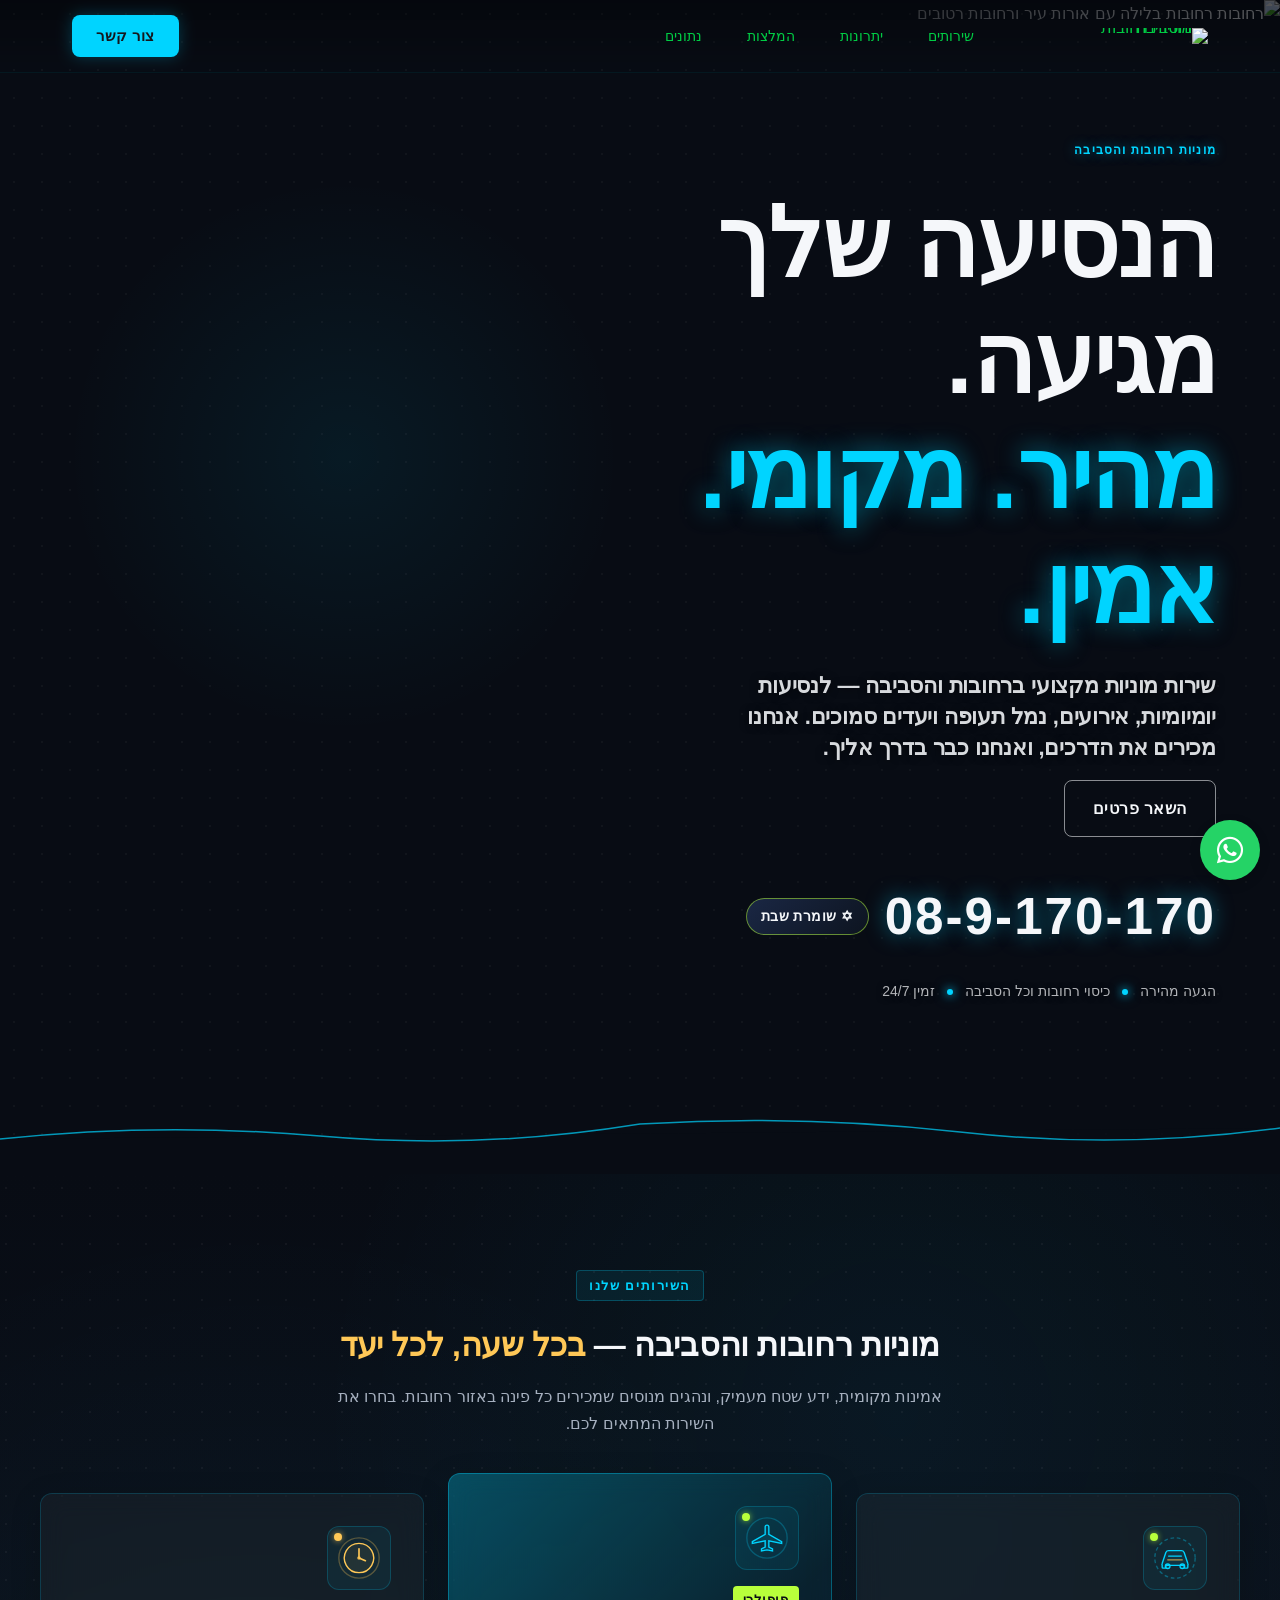
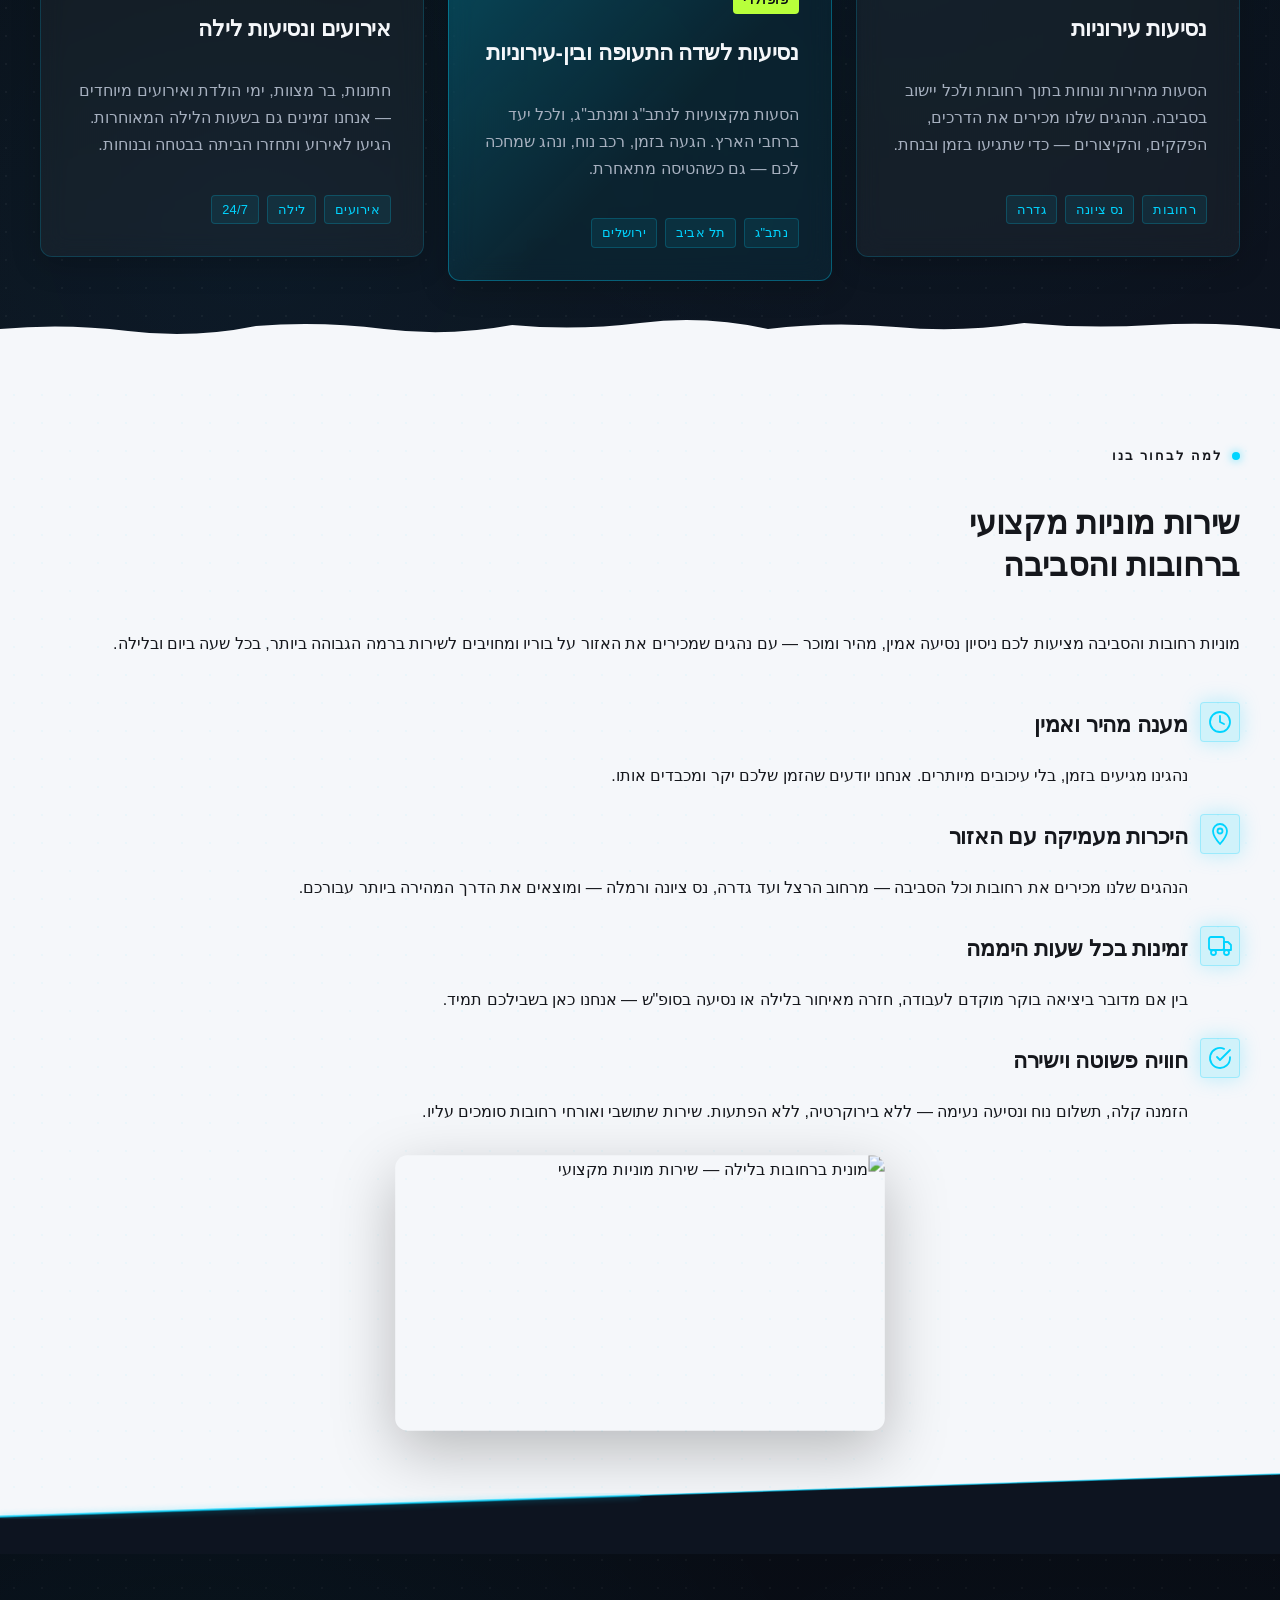
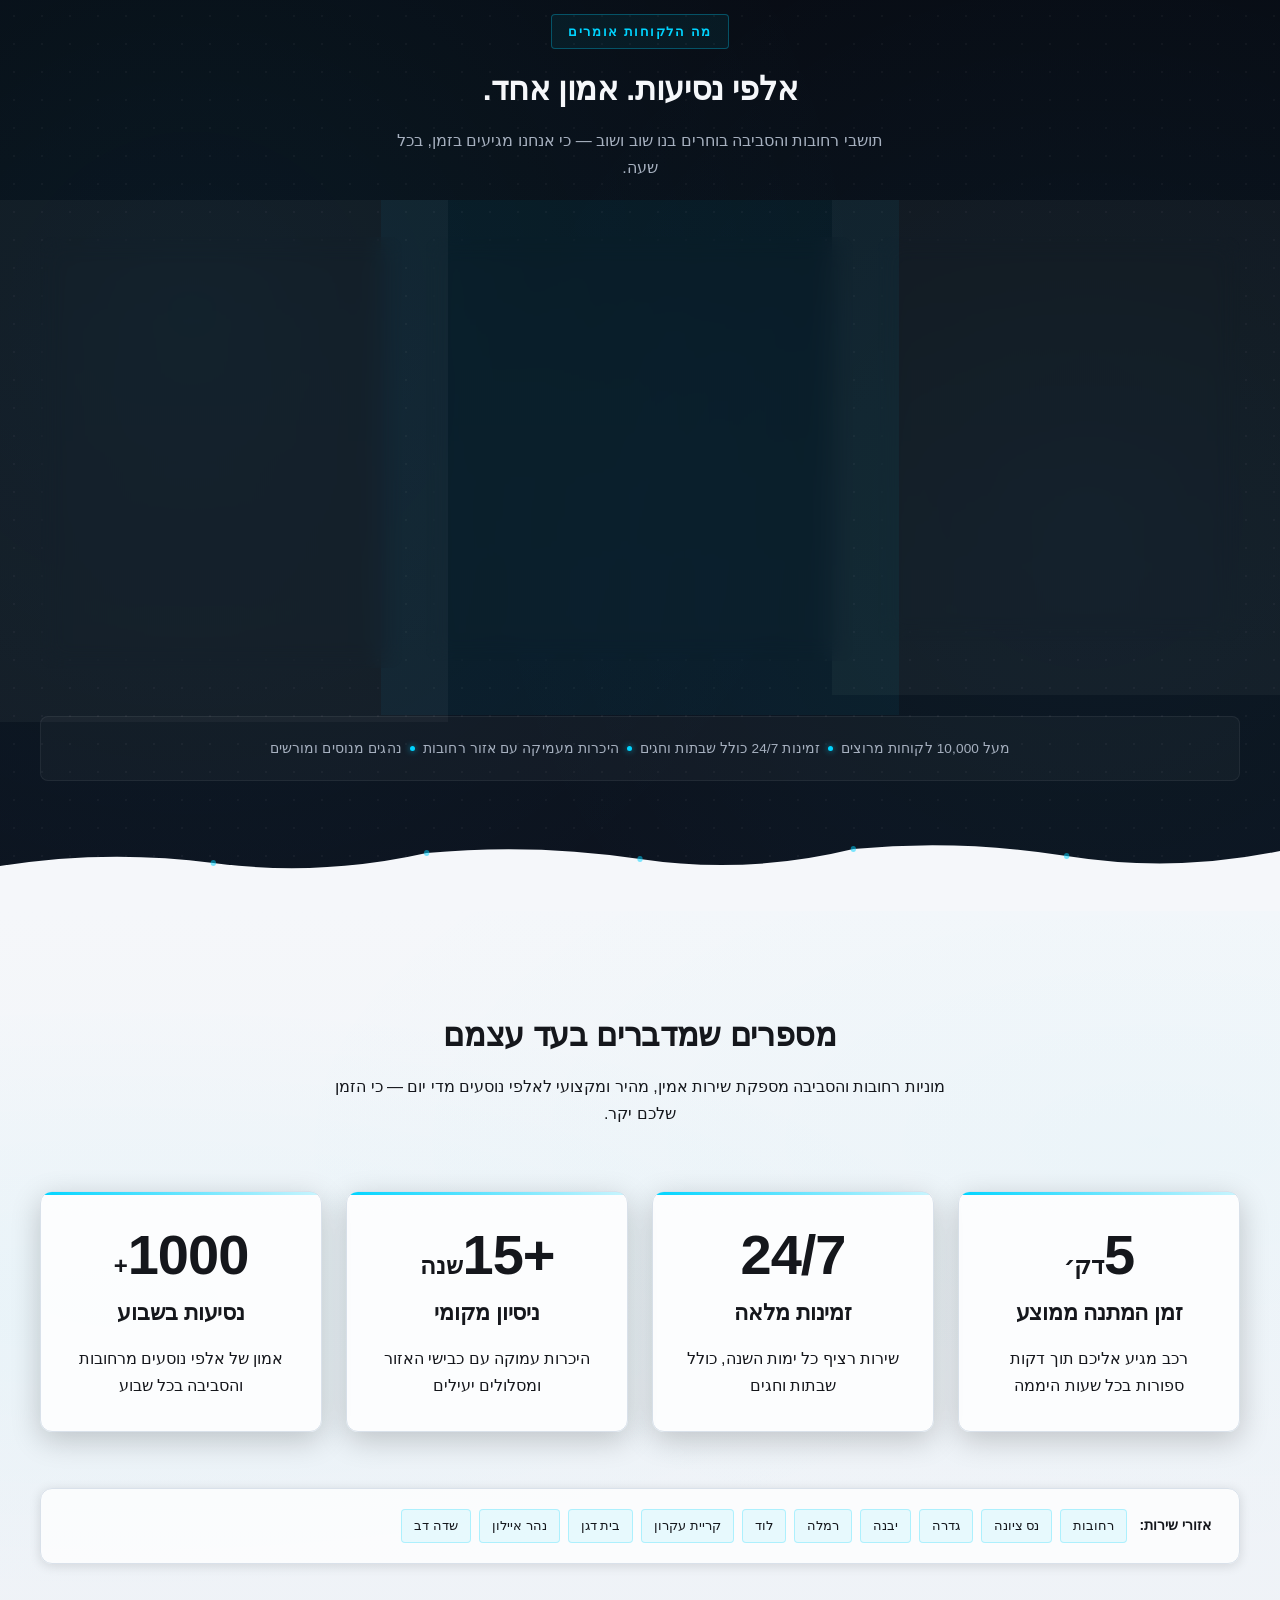
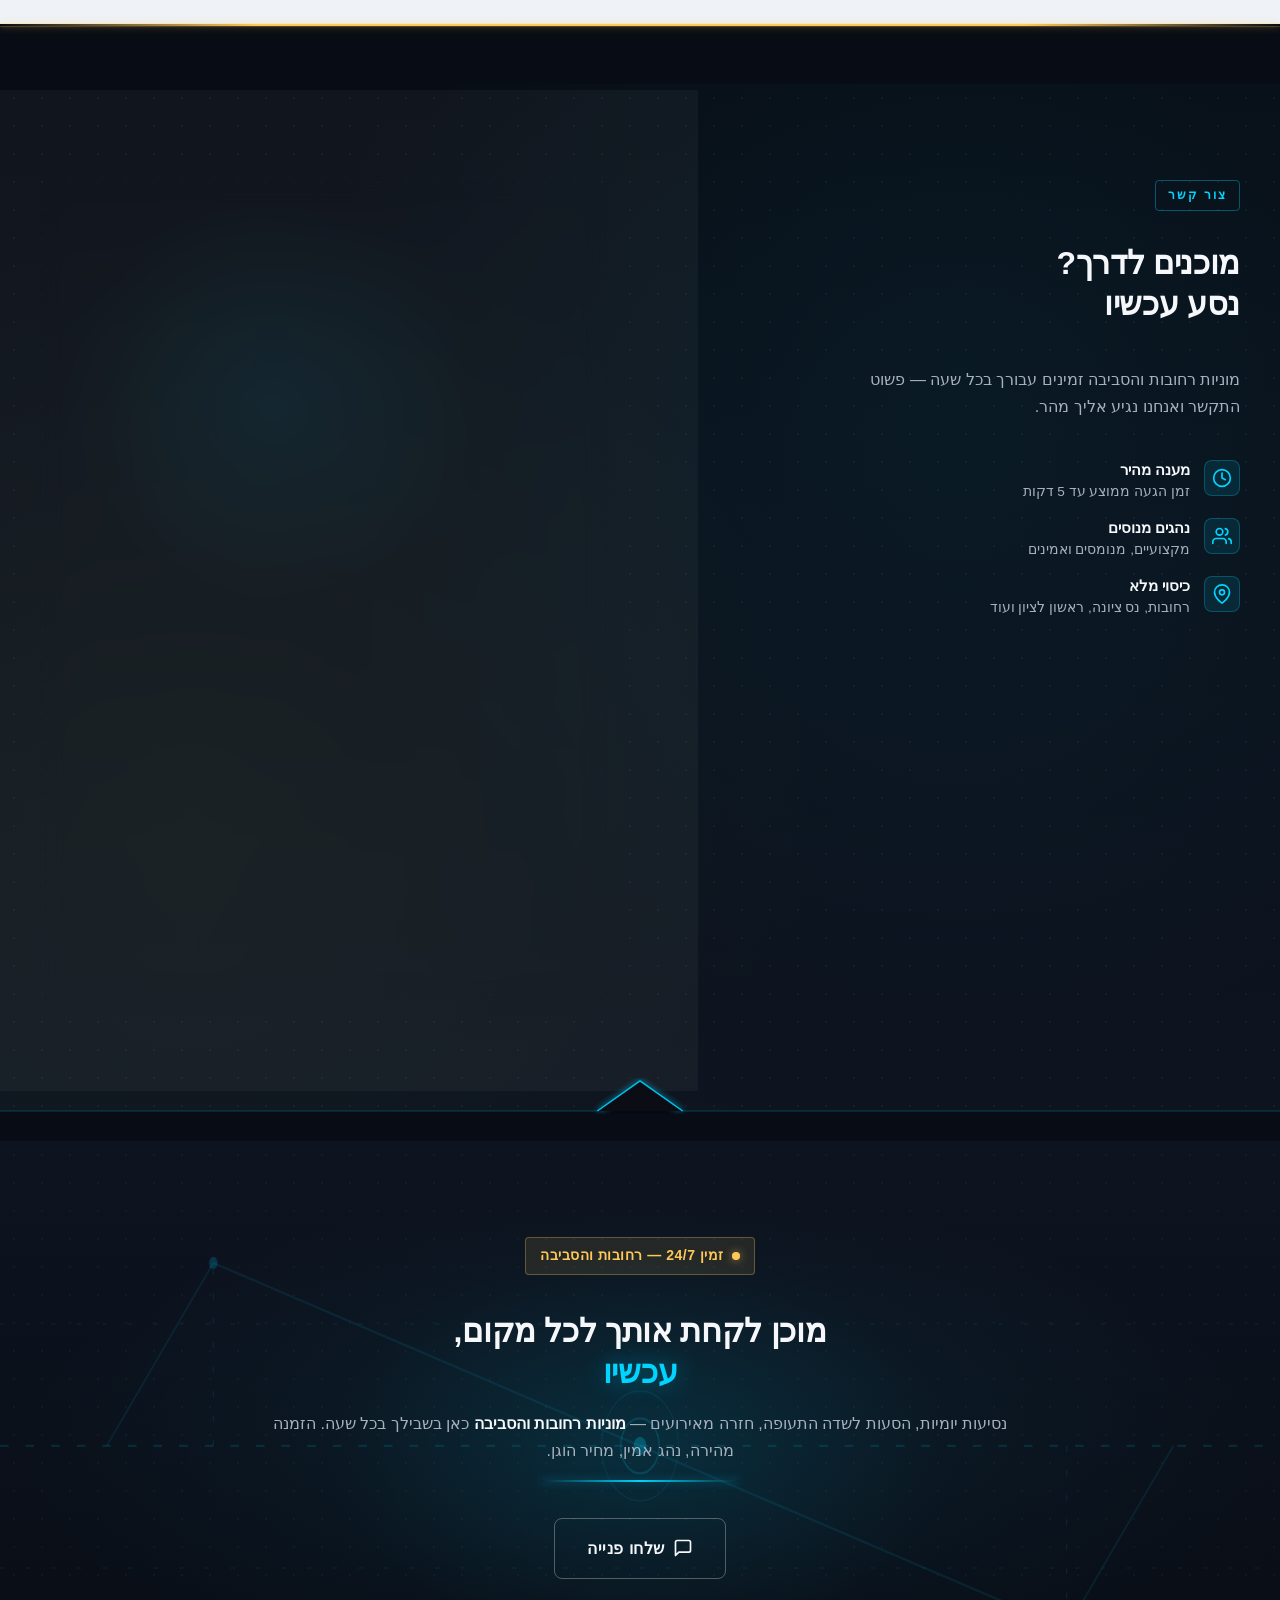
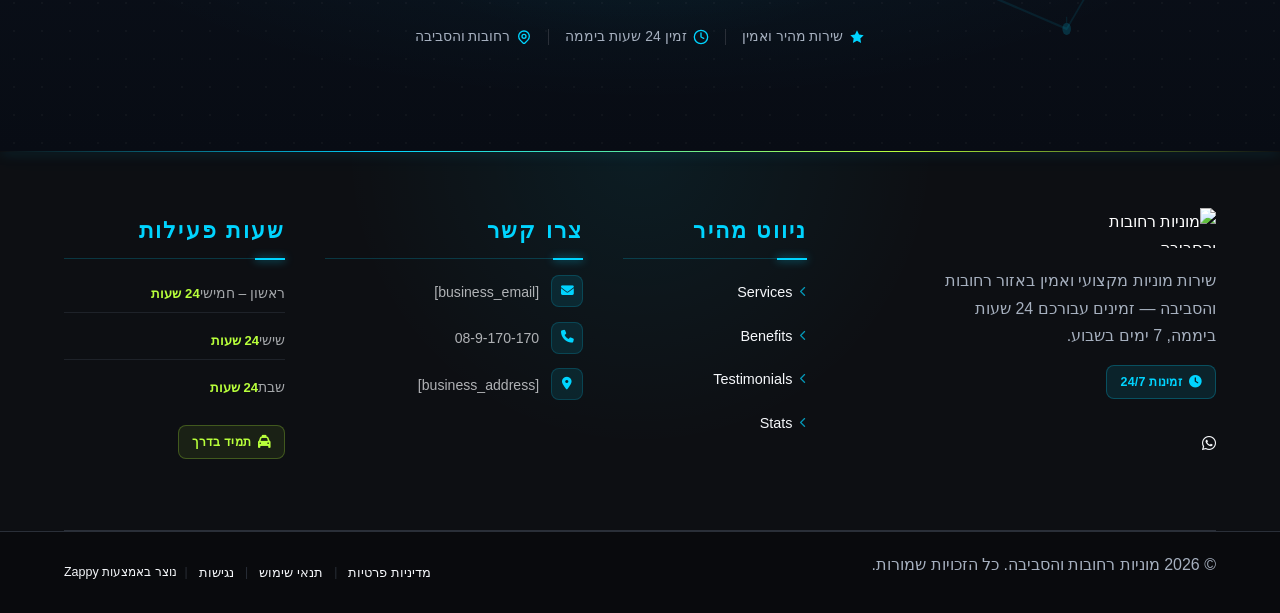
==== commit fdff617a: "Background sync: Progressive GitHub Sync" ====
--- a/public/index.html
+++ b/public/index.html
@@ -1 +1 @@
-<!doctype html><html dir="rtl" lang="he"><head><meta charset="UTF-8"><meta content="width=device-width,initial-scale=1" name="viewport"><meta content="index, follow" name="robots"><title>מוניות רחובות והסביבה — מוניות רחובות והסביבה</title><meta content="A local taxi service operating in Rehovot and the surrounding area, targeting residents and visitors who need reliable transportation. The business serves the l" name="description"><meta content="מוניות רחובות והסביבה" name="keywords"><link href="/assets/favicon.ico" rel="icon" type="image/x-icon"><link href="/assets/favicon-16x16.png" rel="icon" type="image/png" sizes="16x16"><link href="/assets/favicon-32x32.png" rel="icon" type="image/png" sizes="32x32"><link href="/assets/favicon-48x48.png" rel="icon" type="image/png" sizes="48x48"><link href="/assets/favicon-192x192.png" rel="icon" type="image/png" sizes="192x192"><link href="/assets/favicon-512x512.png" rel="icon" type="image/png" sizes="512x512"><link href="/assets/apple-touch-icon.png" rel="apple-touch-icon"><script>!function(){"use strict";var t="457f5f2d-3bb0-4d7f-8b05-cee80ee9c75e",e="https://api.zappy5.com/api/analytics/track",a=18e5,n=2592e6,o=!0,i=!0,r=!0;var s=function(){var e="zappy_visitor_"+t,a=null;try{if(a=localStorage.getItem(e)){var o=JSON.parse(a),i=Date.now();if(i-o.created<n)return o.lastSeen=i,localStorage.setItem(e,JSON.stringify(o)),o.id}}catch(t){console.warn("Zappy Analytics: LocalStorage not available")}var r="zv_"+Date.now()+"_"+Math.random().toString(36).substr(2,9);try{localStorage.setItem(e,JSON.stringify({id:r,created:Date.now(),lastSeen:Date.now()}))}catch(t){}return r}(),c=function(){var e="zappy_session_"+t,n=null;try{if(n=sessionStorage.getItem(e)){var o=JSON.parse(n),i=Date.now();if(i-o.timestamp<a)return o.timestamp=i,sessionStorage.setItem(e,JSON.stringify(o)),o.id}}catch(t){console.warn("Zappy Analytics: SessionStorage not available")}var r="zs_"+Date.now()+"_"+Math.random().toString(36).substr(2,9);try{sessionStorage.setItem(e,JSON.stringify({id:r,timestamp:Date.now()}))}catch(t){}return r}();function l(a,n){n=n||{};var o={website_id:t,event_type:a,page_path:window.location.pathname,referrer:document.referrer||"direct",visitor_id:s,session_id:c,metadata:n};if(navigator.sendBeacon){var i=new Blob([JSON.stringify(o)],{type:"application/json"});navigator.sendBeacon(e,i)}else fetch(e,{method:"POST",headers:{"Content-Type":"application/json"},body:JSON.stringify(o),keepalive:!0}).catch(function(t){console.warn("Zappy Analytics: Failed to track event",t)})}o&&l("pageview",{title:document.title,url:window.location.href}),i&&document.addEventListener("click",function(t){var e=t.target;if("BUTTON"===e.tagName||e.closest("button")){var a="BUTTON"===e.tagName?e:e.closest("button");l("click",{element:"button",text:a.textContent.trim().substring(0,100),id:a.id||null,class:a.className||null})}else if("A"===e.tagName||e.closest("a")){var n="A"===e.tagName?e:e.closest("a");l("navigation",{element:"link",text:n.textContent.trim().substring(0,100),href:n.href,external:n.hostname!==window.location.hostname})}},!0),r&&document.addEventListener("submit",function(t){var e=t.target;l("form_submit",{form_id:e.id||null,form_name:e.name||null,form_action:e.action||null,form_method:e.method||"GET"})},!0);var d=Date.now();window.addEventListener("beforeunload",function(){l("page_unload",{time_on_page:Math.floor((Date.now()-d)/1e3),page_path:window.location.pathname})}),window.zappyAnalytics={track:l,getVisitorId:function(){return s},getSessionId:function(){return c}}}()</script><meta content="מוניות רחובות והסביבה — מוניות רחובות והסביבה" property="og:title"><meta content="A local taxi service operating in Rehovot and the surrounding area, targeting residents and visitors who need reliable transportation. The business serves the l" property="og:description"><meta content="summary_large_image" name="twitter:card"><meta content="מוניות רחובות והסביבה — מוניות רחובות והסביבה" name="twitter:title"><meta content="A local taxi service operating in Rehovot and the surrounding area, targeting residents and visitors who need reliable transportation. The business serves the l" name="twitter:description"><meta content="website" property="og:type"><meta content="he_IL" property="og:locale"><link href="https://cdnjs.cloudflare.com/ajax/libs/font-awesome/6.4.0/css/all.min.css" rel="stylesheet"><style>.skip-link{position:absolute;top:0;left:0;transform:translateY(-200%);padding:12px 18px;background:var(--bg-dark,#1a1a1a);color:var(--text-light,#fff);font-weight:600;border-radius:0 0 8px 0;z-index:10000}.skip-link:focus{transform:none;outline:2px solid var(--ring,#fff);outline-offset:2px}:focus-visible{outline:2px solid var(--ring,currentColor);outline-offset:3px}</style><link href="/assets/favicon.ico" rel="icon" type="image/x-icon"><link href="/assets/favicon-16x16.png" rel="icon" type="image/png" sizes="16x16"><link href="/assets/favicon-32x32.png" rel="icon" type="image/png" sizes="32x32"><link href="/assets/favicon-48x48.png" rel="icon" type="image/png" sizes="48x48"><link href="/assets/favicon-192x192.png" rel="icon" type="image/png" sizes="192x192"><link href="/assets/favicon-512x512.png" rel="icon" type="image/png" sizes="512x512"><link href="/assets/apple-touch-icon.png" rel="apple-touch-icon"><link href="https://cdn.jsdelivr.net/npm/vanilla-cookieconsent@3/dist/cookieconsent.css" rel="stylesheet"><script src="https://cdn.jsdelivr.net/npm/vanilla-cookieconsent@3/dist/cookieconsent.umd.js"></script><script src="https://cdn.jsdelivr.net/gh/mickidum/acc_toolbar/acctoolbar/acctoolbar.min.js"></script><link href="/styles.css" rel="stylesheet"><style id="zappy-dropdown-submenu-styles">#navMenu li:has(.sub-menu),.nav-menu li:has(.sub-menu),.navbar li:has(.sub-menu),nav li:has(.sub-menu){position:relative}#navMenu .sub-menu,.nav-menu .sub-menu,.navbar .sub-menu,nav .sub-menu{display:block!important;position:absolute!important;top:100%;left:0;min-width:220px;background:#fff;border-radius:8px;box-shadow:0 8px 25px rgba(0,0,0,.15);padding:8px 0;opacity:0;visibility:hidden;transform:translateY(10px);transition:all .3s ease;z-index:1000;list-style:none;pointer-events:none}#navMenu li:hover>.sub-menu,.nav-menu li:hover>.sub-menu,.navbar li:hover>.sub-menu,nav li:hover>.sub-menu{opacity:1!important;visibility:visible!important;transform:translateY(0)!important;pointer-events:auto!important}.sub-menu li{list-style:none;margin:0;padding:0}.sub-menu a{display:block!important;padding:10px 16px!important;color:var(--text-dark,#333)!important;font-weight:500;text-decoration:none;white-space:nowrap;transition:background-color .2s}.sub-menu .zappy-nav-child>a{padding-left:28px!important;font-size:.9em!important;opacity:.85!important}[dir=rtl] .sub-menu .zappy-nav-child>a,html[lang=ar] .sub-menu .zappy-nav-child>a,html[lang=he] .sub-menu .zappy-nav-child>a{padding-left:10px!important;padding-right:28px!important}.sub-menu .zappy-nav-parent>a{font-weight:600!important}.sub-menu a:hover{background-color:#f5f5f5}[dir=rtl] .nav-menu .sub-menu,[dir=rtl] .navbar .sub-menu,[dir=rtl] nav .sub-menu,html[lang=ar] .nav-menu .sub-menu,html[lang=ar] .navbar .sub-menu,html[lang=ar] nav .sub-menu,html[lang=he] .nav-menu .sub-menu,html[lang=he] .navbar .sub-menu,html[lang=he] nav .sub-menu{left:auto!important;right:0!important}.sub-menu:empty,.sub-menu:not(:has(li)):not(:has(> a)),.sub-menu:not(:has(li:not(.zappy-hidden-menu-item))):not(:has(> a)){display:none!important;opacity:0!important;visibility:hidden!important;pointer-events:none!important}li:has(.menu-group-title):hover>.sub-menu{opacity:1!important;visibility:visible!important;transform:translateY(0)!important;pointer-events:auto!important}#navMenu>li>.menu-group-title,.nav-menu>li>.menu-group-title{display:inline-block;padding:.5rem 1rem;cursor:default;user-select:none}@media (max-width:768px){#navMenu .sub-menu,.nav-menu .sub-menu,.navbar .sub-menu,nav .sub-menu{position:static!important;transform:none!important;box-shadow:none!important;background:0 0!important;max-height:0;overflow:hidden;opacity:0;visibility:hidden;transition:max-height .3s ease,opacity .3s ease;padding:0!important;border-radius:0!important}#navMenu .sub-menu.mobile-expanded,.nav-menu .sub-menu.mobile-expanded,.navbar .sub-menu.mobile-expanded{max-height:none!important;overflow-y:visible!important;opacity:1!important;visibility:visible!important;padding:8px 0 8px 16px!important}[dir=rtl] .sub-menu.mobile-expanded,html[lang=he] .sub-menu.mobile-expanded{padding:8px 16px 8px 0!important}#navMenu li:hover>.sub-menu,.nav-menu li:hover>.sub-menu,.navbar li:hover>.sub-menu,nav li:hover>.sub-menu{opacity:0;visibility:hidden;pointer-events:none}#navMenu li>.sub-menu.mobile-expanded,.nav-menu li>.sub-menu.mobile-expanded,.navbar li>.sub-menu.mobile-expanded,nav li>.sub-menu.mobile-expanded{opacity:1!important;visibility:visible!important;pointer-events:auto!important}#navMenu li:has(.sub-menu),.nav-menu li:has(.sub-menu),.navbar li:has(.sub-menu),nav li:has(.sub-menu){display:flex!important;flex-wrap:wrap!important;align-items:center!important;position:relative!important;min-height:44px!important}#navMenu li:has(.sub-menu)>a,.nav-menu li:has(.sub-menu)>a,.navbar li:has(.sub-menu)>a,nav li:has(.sub-menu)>a{flex:1!important;min-width:0!important}#navMenu li:has(.sub-menu)>.menu-group-title,.nav-menu li:has(.sub-menu)>.menu-group-title,.navbar li:has(.sub-menu)>.menu-group-title,nav li:has(.sub-menu)>.menu-group-title{flex:1!important;min-width:0!important;padding:0!important;line-height:inherit!important}#navMenu li:has(.sub-menu)>.sub-menu,.nav-menu li:has(.sub-menu)>.sub-menu,.navbar li:has(.sub-menu)>.sub-menu,nav li:has(.sub-menu)>.sub-menu{flex-basis:100%!important;width:100%!important}#navMenu li:has(.sub-menu)>a [class*=arrow],#navMenu li:has(.sub-menu)>a [class*=chevron],.nav-menu li:has(.sub-menu)>a .fa-angle-down,.nav-menu li:has(.sub-menu)>a .fa-chevron-down,.nav-menu li:has(.sub-menu)>a [class*=arrow],.nav-menu li:has(.sub-menu)>a [class*=chevron],nav li:has(.sub-menu)>a [class*=arrow],nav li:has(.sub-menu)>a [class*=chevron]{display:none!important;visibility:hidden!important}.mobile-submenu-toggle{display:flex!important;align-items:center!important;justify-content:center!important;width:44px!important;height:auto!important;background:0 0!important;border:none!important;cursor:pointer!important;color:var(--text-light)!important;position:static!important;flex-shrink:0!important;align-self:stretch!important;z-index:2!important;padding:0!important;margin:0!important}.mobile-submenu-toggle::after{content:''!important;width:0!important;height:0!important;border-left:6px solid transparent!important;border-right:6px solid transparent!important;border-top:7px solid currentColor!important;transition:transform .3s ease!important}.mobile-submenu-toggle.expanded::after{transform:rotate(180deg)!important}.sub-menu a{padding:10px 0!important;display:block!important;color:var(--text-light)!important;white-space:normal!important}.sub-menu .zappy-nav-child>a{padding-left:28px!important;font-size:.9em!important;opacity:.85!important}[dir=rtl] .sub-menu .zappy-nav-child>a,html[lang=ar] .sub-menu .zappy-nav-child>a,html[lang=he] .sub-menu .zappy-nav-child>a{padding-left:0!important;padding-right:28px!important}.sub-menu .zappy-nav-parent>a{font-weight:600!important}#navMenu.active,.nav-menu.active{max-width:100vw!important;overflow-x:hidden!important;box-sizing:border-box!important}.navbar .sub-menu li a,.zappy-products-dropdown .sub-menu a,nav.navbar .sub-menu li a{color:var(--text-light)!important}}@media (min-width:769px){.mobile-submenu-toggle{display:none!important}}</style><style id="zappy-widget-visibility">html[dir=rtl] .whatsapp-float{right:20px!important;left:auto!important}html:not([dir]) .whatsapp-float,html[dir=ltr] .whatsapp-float{left:20px!important;right:auto!important}html[dir=rtl] #mic-access-tool-general-button,html[dir=rtl] #mic-init-access-tool #mic-access-tool-general-button,html[dir=rtl] #mic-init-access-tool .mic-access-tool-general-button,html[dir=rtl] ._access-icon,html[dir=rtl] .mic-access-tool-general-button{left:20px!important;right:auto!important}html:not([dir]) #mic-access-tool-general-button,html:not([dir]) #mic-init-access-tool #mic-access-tool-general-button,html:not([dir]) #mic-init-access-tool .mic-access-tool-general-button,html:not([dir]) ._access-icon,html:not([dir]) .mic-access-tool-general-button,html[dir=ltr] #mic-access-tool-general-button,html[dir=ltr] #mic-init-access-tool #mic-access-tool-general-button,html[dir=ltr] #mic-init-access-tool .mic-access-tool-general-button,html[dir=ltr] ._access-icon,html[dir=ltr] .mic-access-tool-general-button{right:20px!important;left:auto!important}@media (max-width:768px){.whatsapp-float{display:flex!important}}@media (min-width:769px){.whatsapp-float{display:flex!important}}@media (max-width:768px){#mic-access-tool-general-button,#mic-init-access-tool #mic-access-tool-general-button,#mic-init-access-tool .mic-access-tool-general-button,._access-icon,.mic-access-tool-general-button{display:flex!important;visibility:visible!important;opacity:1!important;pointer-events:auto!important}#mic-access-tool-box.opened-mic-access-tool,#mic-init-access-tool #mic-access-tool-box.opened-mic-access-tool,.mic-access-tool-box.opened-mic-access-tool{visibility:visible!important;opacity:1!important;pointer-events:auto!important}}@media (min-width:769px){#mic-access-tool-general-button,#mic-init-access-tool #mic-access-tool-general-button,#mic-init-access-tool .mic-access-tool-general-button,._access-icon,.mic-access-tool-general-button{display:flex!important;visibility:visible!important;opacity:1!important;pointer-events:auto!important}#mic-access-tool-box.opened-mic-access-tool,#mic-init-access-tool #mic-access-tool-box.opened-mic-access-tool,.mic-access-tool-box.opened-mic-access-tool{visibility:visible!important;opacity:1!important;pointer-events:auto!important}}</style></head><body><a href="#main" class="skip-link">דלג לתוכן הראשי</a><nav class="navbar" dir="rtl"><button class="mobile-toggle" aria-label="Menu" id="mobileToggle"><svg viewBox="0 0 24 24" fill="none" height="24" width="24" class="hamburger-icon"><path d="M3 12h18M3 6h18M3 18h18" stroke="currentColor" stroke-width="2" stroke-linecap="round"></path></svg> <svg viewBox="0 0 24 24" fill="none" height="24" width="24" class="close-icon" style="display:none"><path d="M18 6L6 18M6 6l12 12" stroke="currentColor" stroke-width="2" stroke-linecap="round"></path></svg></button> <button class="phone-header-btn" aria-label="Call" data-phone="[business_phone]"><svg viewBox="0 0 24 24" fill="currentColor" height="20" width="20"><path d="M22 16.92v3a2 2 0 0 1-2.18 2 19.79 19.79 0 0 1-8.63-3.07 19.5 19.5 0 0 1-6-6 19.79 19.79 0 0 1-3.07-8.67A2 2 0 0 1 4.11 2h3a2 2 0 0 1 2 1.72 12.84 12.84 0 0 0 .7 2.81 2 2 0 0 1-.45 2.11L8.09 9.91a16 16 0 0 0 6 6l1.27-1.27a2 2 0 0 1 2.11-.45 12.84 12.84 0 0 0 2.81.7A2 2 0 0 1 22 16.92z"></path></svg></button><div class="nav-container"><div class="nav-right-group"><div class="nav-brand"><a href="/" class="logo-link"><img alt="מוניות רחובות והסביבה" src="/assets/site-----image-1.webp" class="logo"></a></div><ul class="nav-menu" id="navMenu"><li><a href="#services">שירותים</a></li><li><a href="#benefits">יתרונות</a></li><li><a href="#testimonials">המלצות</a></li><li><a href="#stats">נתונים</a></li></ul></div><div class="nav-cta-container"><a href="#contact" class="nav-cta-btn">צור קשר</a></div></div></nav><script></script><main id="main"><section class="index-hero-section" data-band-index="0" data-layout-spec="בית-hero" dir="rtl" id="hero" data-hero-type="fullscreen-scrim"><div class="index-hero-bg"><img alt="רחובות רחובות בלילה עם אורות עיר ורחובות רטובים" src="/assets/site-index-hero-image-1.webp" data-context="Cinematic night-time street-level view of Rehovot city streets, Israel. Wet asphalt reflecting city lights and neon signs in cyan and amber. Blurred taxi cab headlights in motion on a main boulevard. Urban skyline with glowing building windows in the background. Moody, premium, nocturnal atmosphere with deep blue-black tones and electric cyan light trails. Photorealistic, high resolution, wide-angle lens." data-placeholder="index-hero-image-1" height="1080" loading="eager" width="1920" data-hero-bg="true" fetchpriority="high"></div><div class="index-hero-scrim" aria-hidden="true"></div><div class="index-hero-glow-decoration" aria-hidden="true"></div><div class="index-hero-dot-grid" aria-hidden="true"></div><div class="index-hero-container"><div class="index-hero-content"><span class="index-hero-eyebrow">מוניות רחובות והסביבה</span><h1 class="index-hero-headline">הנסיעה שלך מגיעה.<br><span class="index-hero-headline-accent">מהיר. מקומי. אמין.</span></h1><h3 class="index-hero-subtitle">שירות מוניות מקצועי ברחובות והסביבה — לנסיעות יומיומיות, אירועים, נמל תעופה ויעדים סמוכים. אנחנו מכירים את הדרכים, ואנחנו כבר בדרך אליך.</h3><div class="index-hero-ctas"><a href="#contact" class="index-hero-btn-secondary">השאר פרטים</a></div><div class="index-hero-phone-block"><a href="tel:089170170" class="index-hero-phone-number">08-9-170-170</a> <span class="index-hero-shabbat-badge">✡ שומרת שבת</span></div><div class="index-hero-trust"><span class="index-hero-trust-item">הגעה מהירה</span> <span class="index-hero-trust-dot" aria-hidden="true"></span> <span class="index-hero-trust-item">כיסוי רחובות וכל הסביבה</span> <span class="index-hero-trust-dot" aria-hidden="true"></span> <span class="index-hero-trust-item">זמין 24/7</span></div></div></div><div class="index-hero-divider-wrapper"><svg viewBox="0 0 1440 90" aria-hidden="true" xmlns="http://www.w3.org/2000/svg" data-no-icon-edit="true" preserveAspectRatio="none"><path d="M0,90 L0,55 Q180,38 360,52 T720,40 Q900,30 1080,48 T1440,44 L1440,90 Z" fill="#080C14"></path><path d="M0,55 Q180,38 360,52 T720,40 Q900,30 1080,48 T1440,44" fill="#080C14" opacity="0.7" stroke="#00D4FF" stroke-width="1.5"></path></svg></div></section><section class="index-services-section" data-band-index="1" data-layout-spec="בית-services" dir="rtl" id="services"><div class="index-services-section__dot-grid" aria-hidden="true"></div><div class="index-services-section__container"><div class="index-services-section__intro"><span class="index-services-section__label">השירותים שלנו</span><h2 class="index-services-section__heading">מוניות רחובות והסביבה — <em>בכל שעה, לכל יעד</em></h2><p class="index-services-section__subtext">אמינות מקומית, ידע שטח מעמיק, ונהגים מנוסים שמכירים כל פינה באזור רחובות. בחרו את השירות המתאים לכם.</p></div><div class="index-services-section__grid"><article class="index-services-section__card"><div class="index-services-section__card-icon-wrap"><svg viewBox="0 0 48 48" fill="none" height="44" width="44" data-element-type="icon" data-icon-type="svg" aria-hidden="true" xmlns="http://www.w3.org/2000/svg"><circle cx="24" cy="24" r="22" opacity="0.35" stroke="var(--primary)" stroke-width="1.5" stroke-dasharray="4 3"></circle><path d="M10 30 L14 18 Q15 16 17 16 L31 16 Q33 16 34 18 L38 30 Q38.5 31 38 32 L38 34 Q38 35 37 35 L35 35 Q34 35 34 34 L34 32 L14 32 L14 34 Q14 35 13 35 L11 35 Q10 35 10 34 L10 32 Q9.5 31 10 30Z" fill="rgba(0,212,255,0.07)" stroke="var(--primary)" stroke-width="1.5"></path><circle cx="16" cy="33" r="2.5" fill="rgba(0,212,255,0.12)" stroke="var(--primary)" stroke-width="1.5"></circle><circle cx="32" cy="33" r="2.5" fill="rgba(0,212,255,0.12)" stroke="var(--primary)" stroke-width="1.5"></circle><path d="M17 22 L31 22" stroke="var(--primary)" stroke-width="1.2" stroke-linecap="round"></path><path d="M16 26 L32 26" stroke="var(--accent)" stroke-width="1.2" stroke-linecap="round" opacity="0.7"></path></svg> <span class="index-services-section__availability-dot" aria-hidden="true"></span></div><h3 class="index-services-section__card-title">נסיעות עירוניות</h3><p class="index-services-section__card-text">הסעות מהירות ונוחות בתוך רחובות ולכל יישוב בסביבה. הנהגים שלנו מכירים את הדרכים, הפקקים, והקיצורים — כדי שתגיעו בזמן ובנחת.</p><div class="index-services-section__card-footer"><span class="index-services-section__tag">רחובות</span> <span class="index-services-section__tag">נס ציונה</span> <span class="index-services-section__tag">גדרה</span></div></article><article class="index-services-section__card index-services-section__card--featured"><div class="index-services-section__card-icon-wrap"><svg viewBox="0 0 48 48" fill="none" height="44" width="44" data-element-type="icon" data-icon-type="svg" aria-hidden="true" xmlns="http://www.w3.org/2000/svg"><circle cx="24" cy="24" r="22" opacity="0.25" stroke="var(--primary)" stroke-width="1.5"></circle><path d="M8 28 L22 20 L22 12 Q22 10 24 10 Q26 10 26 12 L26 20 L40 28 L40 30 L26 27 L26 34 L30 36 L30 38 L24 37 L18 38 L18 36 L22 34 L22 27 L8 30 Z" fill="rgba(0,212,255,0.09)" stroke="var(--primary)" stroke-width="1.5"></path></svg> <span class="index-services-section__availability-dot" aria-hidden="true"></span></div><div class="index-services-section__card-badge">פופולרי</div><h3 class="index-services-section__card-title">נסיעות לשדה התעופה ובין-עירוניות</h3><p class="index-services-section__card-text">הסעות מקצועיות לנתב"ג ומנתב"ג, ולכל יעד ברחבי הארץ. הגעה בזמן, רכב נוח, ונהג שמחכה לכם — גם כשהטיסה מתאחרת.</p><div class="index-services-section__card-footer"><span class="index-services-section__tag">נתב"ג</span> <span class="index-services-section__tag">תל אביב</span> <span class="index-services-section__tag">ירושלים</span></div></article><article class="index-services-section__card"><div class="index-services-section__card-icon-wrap"><svg viewBox="0 0 48 48" fill="none" height="44" width="44" data-element-type="icon" data-icon-type="svg" aria-hidden="true" xmlns="http://www.w3.org/2000/svg"><circle cx="24" cy="24" r="22" opacity="0.3" stroke="var(--accent)" stroke-width="1.5"></circle><path d="M24 8 A16 16 0 1 1 23.99 8 Z" fill="rgba(255,200,87,0.07)" stroke="var(--accent)" stroke-width="1.5" stroke-linecap="round"></path><path d="M24 14 L24 24 L31 27" stroke="var(--accent)" stroke-width="1.8" stroke-linecap="round" stroke-linejoin="round"></path><circle cx="24" cy="24" r="2" fill="var(--accent)" opacity="0.8"></circle></svg> <span class="index-services-section__availability-dot index-services-section__availability-dot--amber" aria-hidden="true"></span></div><h3 class="index-services-section__card-title">אירועים ונסיעות לילה</h3><p class="index-services-section__card-text">חתונות, בר מצוות, ימי הולדת ואירועים מיוחדים — אנחנו זמינים גם בשעות הלילה המאוחרות. הגיעו לאירוע ותחזרו הביתה בבטחה ובנוחות.</p><div class="index-services-section__card-footer"><span class="index-services-section__tag">אירועים</span> <span class="index-services-section__tag">לילה</span> <span class="index-services-section__tag">24/7</span></div></article></div></div><div class="index-services-section__divider-wrapper" aria-hidden="true"><svg viewBox="0 0 1200 80" aria-hidden="true" xmlns="http://www.w3.org/2000/svg" data-no-icon-edit="true" preserveAspectRatio="none"><defs><linearGradient id="svcDividerGrad" x1="0" x2="0" y1="0" y2="1"><stop offset="0%" stop-color="transparent"></stop><stop offset="100%" stop-color="var(--bg-light)"></stop></linearGradient></defs><path d="M0,80 L0,28 Q60,22 120,30 T240,25 Q300,20 360,28 T480,24 Q540,30 600,22 T720,28 Q780,20 840,26 T960,22 Q1020,28 1080,24 T1200,28 L1200,80 Z" fill="var(--bg-light)"></path></svg></div></section><section class="index-benefits-section" data-band-index="2" data-layout-spec="בית-benefits" dir="rtl" id="benefits"><div class="index-benefits-dot-grid" aria-hidden="true"></div><div class="index-benefits-container"><div class="index-benefits-content"><div class="index-benefits-label"><span class="index-benefits-label-dot"></span> <span>למה לבחור בנו</span></div><h2 class="index-benefits-heading">שירות מוניות מקצועי<br><span class="index-benefits-heading-accent">ברחובות והסביבה</span></h2><p class="index-benefits-intro">מוניות רחובות והסביבה מציעות לכם ניסיון נסיעה אמין, מהיר ומוכר — עם נהגים שמכירים את האזור על בוריו ומחויבים לשירות ברמה הגבוהה ביותר, בכל שעה ביום ובלילה.</p><ul class="index-benefits-list"><li class="index-benefits-item"><div class="index-benefits-icon-wrap"><svg viewBox="0 0 24 24" fill="none" height="24" width="24" data-element-type="icon" data-icon-type="svg" aria-hidden="true" stroke="currentColor" stroke-linecap="round" stroke-linejoin="round" stroke-width="1.8" xmlns="http://www.w3.org/2000/svg"><circle cx="12" cy="12" r="10"></circle><polyline points="12 6 12 12 16 14"></polyline></svg></div><div class="index-benefits-item-content"><h3 class="index-benefits-item-title">מענה מהיר ואמין</h3><p class="index-benefits-item-desc">נהגינו מגיעים בזמן, בלי עיכובים מיותרים. אנחנו יודעים שהזמן שלכם יקר ומכבדים אותו.</p></div></li><li class="index-benefits-item"><div class="index-benefits-icon-wrap"><svg viewBox="0 0 24 24" fill="none" height="24" width="24" data-element-type="icon" data-icon-type="svg" aria-hidden="true" stroke="currentColor" stroke-linecap="round" stroke-linejoin="round" stroke-width="1.8" xmlns="http://www.w3.org/2000/svg"><path d="M12 2C8.13 2 5 5.13 5 9c0 5.25 7 13 7 13s7-7.75 7-13c0-3.87-3.13-7-7-7z"></path><circle cx="12" cy="9" r="2.5"></circle></svg></div><div class="index-benefits-item-content"><h3 class="index-benefits-item-title">היכרות מעמיקה עם האזור</h3><p class="index-benefits-item-desc">הנהגים שלנו מכירים את רחובות וכל הסביבה — מרחוב הרצל ועד גדרה, נס ציונה ורמלה — ומוצאים את הדרך המהירה ביותר עבורכם.</p></div></li><li class="index-benefits-item"><div class="index-benefits-icon-wrap"><svg viewBox="0 0 24 24" fill="none" height="24" width="24" data-element-type="icon" data-icon-type="svg" aria-hidden="true" stroke="currentColor" stroke-linecap="round" stroke-linejoin="round" stroke-width="1.8" xmlns="http://www.w3.org/2000/svg"><rect height="13" rx="2" width="15" x="1" y="3"></rect><path d="M16 8h4l3 3v5h-7V8z"></path><circle cx="5.5" cy="18.5" r="2.5"></circle><circle cx="18.5" cy="18.5" r="2.5"></circle></svg></div><div class="index-benefits-item-content"><h3 class="index-benefits-item-title">זמינות בכל שעות היממה</h3><p class="index-benefits-item-desc">בין אם מדובר ביציאה בוקר מוקדם לעבודה, חזרה מאיחור בלילה או נסיעה בסופ"ש — אנחנו כאן בשבילכם תמיד.</p></div></li><li class="index-benefits-item"><div class="index-benefits-icon-wrap"><svg viewBox="0 0 24 24" fill="none" height="24" width="24" data-element-type="icon" data-icon-type="svg" aria-hidden="true" stroke="currentColor" stroke-linecap="round" stroke-linejoin="round" stroke-width="1.8" xmlns="http://www.w3.org/2000/svg"><path d="M22 11.08V12a10 10 0 1 1-5.93-9.14"></path><polyline points="22 4 12 14.01 9 11.01"></polyline></svg></div><div class="index-benefits-item-content"><h3 class="index-benefits-item-title">חוויה פשוטה וישירה</h3><p class="index-benefits-item-desc">הזמנה קלה, תשלום נוח ונסיעה נעימה — ללא בירוקרטיה, ללא הפתעות. שירות שתושבי ואורחי רחובות סומכים עליו.</p></div></li></ul></div><div class="index-benefits-image-col"><div class="index-benefits-image-frame"><img alt="מונית ברחובות בלילה — שירות מוניות מקצועי" src="/assets/site-index-benefits-image-1.webp" class="index-benefits-photo" data-context="A cinematic nighttime photo of a yellow Israeli taxi cab parked on a quiet urban street in Rehovot, Israel. Wet asphalt reflecting streetlights and neon signs, creating a moody atmospheric glow. The taxi is clean and professional, shot from a slightly low angle to emphasize the vehicle. Background shows local Israeli storefronts with Hebrew signage, palm trees, and urban street lighting creating warm amber and cool cyan light trails. Photography style: sharp, documentary, premium editorial quality." data-placeholder="index-benefits-image-1" decoding="async" height="750" loading="lazy" width="600"><div class="index-benefits-backplate" aria-hidden="true"></div><div class="index-benefits-image-accent" aria-hidden="true"></div></div></div></div><div class="index-benefits-divider-wrapper" aria-hidden="true"><svg viewBox="0 0 1200 90" aria-hidden="true" xmlns="http://www.w3.org/2000/svg" data-no-icon-edit="true" preserveAspectRatio="none"><path d="M0,90 L0,55 L1200,15 L1200,90 Z" fill="#0D1420"></path><line x1="0" x2="1200" y1="55" y2="15" opacity="0.6" stroke="var(--primary)" stroke-width="1.5"></line><defs><filter id="ib-glow"><feGaussianBlur result="blur" stdDeviation="3"></feGaussianBlur><feMerge><feMergeNode in="blur"></feMergeNode><feMergeNode in="SourceGraphic"></feMergeNode></feMerge></filter></defs><line x1="0" x2="600" y1="55" y2="35" opacity="0.35" stroke="var(--primary)" stroke-width="2.5" filter="url(#ib-glow)"></line></svg></div></section><section class="index-testimonials-section" data-band-index="3" data-layout-spec="בית-testimonials" dir="rtl" id="testimonials"><div class="its-dot-grid" aria-hidden="true"></div><div class="its-container"><div class="its-intro"><span class="its-eyebrow">מה הלקוחות אומרים</span><h2 class="its-heading">אלפי נסיעות. אמון אחד.</h2><p class="its-subheading">תושבי רחובות והסביבה בוחרים בנו שוב ושוב — כי אנחנו מגיעים בזמן, בכל שעה.</p></div><div class="its-grid"><article class="its-card its-card--side"><div class="its-quote-icon" aria-hidden="true"><svg viewBox="0 0 28 28" fill="none" height="28" width="28" data-element-type="icon" data-icon-type="svg" xmlns="http://www.w3.org/2000/svg"><path d="M4 18C4 14 7 10 12 8L13.5 10.5C10.5 11.8 9 13.5 8.5 15.5C9 15.2 9.5 15 10.5 15C12.5 15 14 16.5 14 18.5C14 20.5 12.5 22 10 22C7 22 4 20 4 18ZM16 18C16 14 19 10 24 8L25.5 10.5C22.5 11.8 21 13.5 20.5 15.5C21 15.2 21.5 15 22.5 15C24.5 15 26 16.5 26 18.5C26 20.5 24.5 22 22 22C19 22 16 20 16 18Z" fill="currentColor" opacity="0.4"></path></svg></div><blockquote class="its-quote"><p>"הזמנתי מונית לנסיעה לשדה התעופה בשעה 4 בבוקר — הנהג הגיע בדיוק בזמן, אפילו קצת לפני. שירות מקצועי לחלוטין."</p></blockquote><footer class="its-card-footer"><div class="its-stars" aria-label="דירוג 5 כוכבים"><span>★★★★★</span></div><h3 class="its-name">דני לוי</h3><span class="its-context">תושב רחובות</span></footer></article><article class="its-card its-card--center"><div class="its-card-glow" aria-hidden="true"></div><div class="its-quote-icon" aria-hidden="true"><svg viewBox="0 0 28 28" fill="none" height="32" width="32" data-element-type="icon" data-icon-type="svg" xmlns="http://www.w3.org/2000/svg"><path d="M4 18C4 14 7 10 12 8L13.5 10.5C10.5 11.8 9 13.5 8.5 15.5C9 15.2 9.5 15 10.5 15C12.5 15 14 16.5 14 18.5C14 20.5 12.5 22 10 22C7 22 4 20 4 18ZM16 18C16 14 19 10 24 8L25.5 10.5C22.5 11.8 21 13.5 20.5 15.5C21 15.2 21.5 15 22.5 15C24.5 15 26 16.5 26 18.5C26 20.5 24.5 22 22 22C19 22 16 20 16 18Z" fill="currentColor" opacity="0.6"></path></svg></div><blockquote class="its-quote its-quote--featured"><p>"אני נוסעת כל יום לעבודה ברחובות. מוניות רחובות והסביבה הפכו לחלק קבוע מהשגרה שלי — תמיד אמינים, תמיד נעימים, תמיד בזמן."</p></blockquote><footer class="its-card-footer"><div class="its-stars" aria-label="דירוג 5 כוכבים"><span>★★★★★</span></div><h3 class="its-name">מיכל אברהם</h3><span class="its-context">נוסעת יומיומית, נס ציונה</span></footer></article><article class="its-card its-card--side"><div class="its-quote-icon" aria-hidden="true"><svg viewBox="0 0 28 28" fill="none" height="28" width="28" data-element-type="icon" data-icon-type="svg" xmlns="http://www.w3.org/2000/svg"><path d="M4 18C4 14 7 10 12 8L13.5 10.5C10.5 11.8 9 13.5 8.5 15.5C9 15.2 9.5 15 10.5 15C12.5 15 14 16.5 14 18.5C14 20.5 12.5 22 10 22C7 22 4 20 4 18ZM16 18C16 14 19 10 24 8L25.5 10.5C22.5 11.8 21 13.5 20.5 15.5C21 15.2 21.5 15 22.5 15C24.5 15 26 16.5 26 18.5C26 20.5 24.5 22 22 22C19 22 16 20 16 18Z" fill="currentColor" opacity="0.4"></path></svg></div><blockquote class="its-quote"><p>"אחרי אירוע חתונה בלילה מאוחר, הייתי צריכה הסעה בטוחה הביתה. הנהג היה מנומס, הרכב נקי, ושילמתי מחיר הוגן. ממליצה בחום!"</p></blockquote><footer class="its-card-footer"><div class="its-stars" aria-label="דירוג 5 כוכבים"><span>★★★★★</span></div><h3 class="its-name">רוני כהן</h3><span class="its-context">אורחת אירוע, רחובות</span></footer></article></div><div class="its-trust-strip" role="list"><span class="its-trust-item" role="listitem">מעל 10,000 לקוחות מרוצים</span> <span class="its-trust-dot" aria-hidden="true"></span> <span class="its-trust-item" role="listitem">זמינות 24/7 כולל שבתות וחגים</span> <span class="its-trust-dot" aria-hidden="true"></span> <span class="its-trust-item" role="listitem">היכרות מעמיקה עם אזור רחובות</span> <span class="its-trust-dot" aria-hidden="true"></span> <span class="its-trust-item" role="listitem">נהגים מנוסים ומורשים</span></div></div><div class="its-divider-wrapper"><svg viewBox="0 0 1440 90" aria-hidden="true" xmlns="http://www.w3.org/2000/svg" data-no-icon-edit="true" preserveAspectRatio="none"><path d="M0,90 L0,45 Q120,28 240,42 T480,32 Q600,22 720,38 T960,28 Q1080,18 1200,35 T1440,30 L1440,90 Z" fill="var(--bg-light)"></path><circle cx="240" cy="42" r="3" fill="rgba(0,212,255,0.5)"></circle><circle cx="480" cy="32" r="3" fill="rgba(0,212,255,0.5)"></circle><circle cx="720" cy="38" r="3" fill="rgba(0,212,255,0.5)"></circle><circle cx="960" cy="28" r="3" fill="rgba(0,212,255,0.5)"></circle><circle cx="1200" cy="35" r="3" fill="rgba(0,212,255,0.5)"></circle></svg></div></section><section class="index-stats-section" data-band-index="4" data-layout-spec="בית-stats" dir="rtl" id="stats"><div class="index-stats-container"><div class="index-stats-header"><h2 class="index-stats-title">מספרים שמדברים בעד עצמם</h2><p class="index-stats-subtitle">מוניות רחובות והסביבה מספקת שירות אמין, מהיר ומקצועי לאלפי נוסעים מדי יום — כי הזמן שלכם יקר.</p></div><div class="index-stats-grid"><div class="index-stat-block"><span class="index-stat-number">8<span class="index-stat-unit">דק׳</span></span><h3 class="index-stat-label">זמן המתנה ממוצע</h3><p class="index-stat-desc">רכב מגיע אליכם תוך דקות ספורות בכל שעות היממה</p></div><div class="index-stat-block"><span class="index-stat-number">24/7</span><h3 class="index-stat-label">זמינות מלאה</h3><p class="index-stat-desc">שירות רציף כל ימות השנה, כולל שבתות וחגים</p></div><div class="index-stat-block"><span class="index-stat-number">+15<span class="index-stat-unit">שנה</span></span><h3 class="index-stat-label">ניסיון מקומי</h3><p class="index-stat-desc">היכרות עמוקה עם כבישי האזור ומסלולים יעילים</p></div><div class="index-stat-block"><span class="index-stat-number">1000<span class="index-stat-unit">+</span></span><h3 class="index-stat-label">נסיעות בשבוע</h3><p class="index-stat-desc">אמון של אלפי נוסעים מרחובות והסביבה בכל שבוע</p></div></div><div class="index-coverage-band"><span class="index-coverage-label">אזורי שירות:</span><div class="index-coverage-chips"><span class="index-chip">רחובות</span> <span class="index-chip">נס ציונה</span> <span class="index-chip">גדרה</span> <span class="index-chip">יבנה</span> <span class="index-chip">רמלה</span> <span class="index-chip">לוד</span> <span class="index-chip">קריית עקרון</span> <span class="index-chip">בית דגן</span> <span class="index-chip">נהר איילון</span> <span class="index-chip">שדה דב</span></div></div></div><div class="index-stats-divider-wrapper"><div class="index-stats-amber-line"></div><svg viewBox="0 0 1200 60" aria-hidden="true" xmlns="http://www.w3.org/2000/svg" data-no-icon-edit="true" preserveAspectRatio="none"><defs><linearGradient id="statsWashGrad" x1="0" x2="0" y1="0" y2="1"><stop offset="0%" stop-color="#F5F7FA" stop-opacity="0"></stop><stop offset="100%" stop-color="#15171C" stop-opacity="1"></stop></linearGradient></defs><path d="M0,60 L0,0 L1200,0 L1200,60 Z" fill="#080C14"></path></svg></div></section><section class="index-contact-section" data-band-index="5" data-layout-spec="בית-contact" dir="rtl" id="contact"><div class="index-contact-section__dot-grid" aria-hidden="true"></div><div class="index-contact-section__glow-burst" aria-hidden="true"></div><div class="index-contact-section__container"><div class="index-contact-section__content"><span class="index-contact-section__eyebrow">צור קשר</span><h2 class="index-contact-section__heading">מוכנים לדרך?<br>נסע עכשיו</h2><p class="index-contact-section__subtext">מוניות רחובות והסביבה זמינים עבורך בכל שעה — פשוט התקשר ואנחנו נגיע אליך מהר.</p><ul class="index-contact-section__assurance-list"><li class="index-contact-section__assurance-item"><span class="index-contact-section__assurance-icon" aria-hidden="true"><svg viewBox="0 0 24 24" fill="none" height="20" width="20" data-element-type="icon" data-icon-type="svg" stroke="currentColor" stroke-linecap="round" stroke-linejoin="round" stroke-width="2"><circle cx="12" cy="12" r="10"></circle><path d="M12 6v6l4 2"></path></svg></span><div class="index-contact-section__assurance-content"><strong>מענה מהיר</strong> <span>זמן הגעה ממוצע עד 10 דקות</span></div></li><li class="index-contact-section__assurance-item"><span class="index-contact-section__assurance-icon" aria-hidden="true"><svg viewBox="0 0 24 24" fill="none" height="20" width="20" data-element-type="icon" data-icon-type="svg" stroke="currentColor" stroke-linecap="round" stroke-linejoin="round" stroke-width="2"><path d="M17 21v-2a4 4 0 0 0-4-4H5a4 4 0 0 0-4 4v2"></path><circle cx="9" cy="7" r="4"></circle><path d="M23 21v-2a4 4 0 0 0-3-3.87"></path><path d="M16 3.13a4 4 0 0 1 0 7.75"></path></svg></span><div class="index-contact-section__assurance-content"><strong>נהגים מנוסים</strong> <span>מקצועיים, מנומסים ואמינים</span></div></li><li class="index-contact-section__assurance-item"><span class="index-contact-section__assurance-icon" aria-hidden="true"><svg viewBox="0 0 24 24" fill="none" height="20" width="20" data-element-type="icon" data-icon-type="svg" stroke="currentColor" stroke-linecap="round" stroke-linejoin="round" stroke-width="2"><path d="M21 10c0 7-9 13-9 13s-9-6-9-13a9 9 0 0 1 18 0z"></path><circle cx="12" cy="10" r="3"></circle></svg></span><div class="index-contact-section__assurance-content"><strong>כיסוי מלא</strong> <span>רחובות, נס ציונה, ראשון לציון ועוד</span></div></li></ul></div><div class="index-contact-section__form-panel"><div class="index-contact-section__form-header"><h3 class="index-contact-section__form-title">שלח פנייה ונחזור אליך</h3><p class="index-contact-section__form-desc">מלא את הפרטים ונחזור אליך בהקדם האפשרי</p></div><form class="contact-form index-contact-section__form" novalidate=""><div class="index-contact-section__field-group"><label class="index-contact-section__label" for="contact-name">שם מלא</label> <input class="index-contact-section__input" name="name" required="" type="text" autocomplete="name" id="contact-name" placeholder="ישראל ישראלי"></div><div class="index-contact-section__field-group"><label class="index-contact-section__label" for="contact-email">אימייל</label> <input class="index-contact-section__input" name="email" required="" type="email" autocomplete="email" id="contact-email" placeholder="your@email.com"></div><div class="index-contact-section__field-group"><label class="index-contact-section__label" for="contact-phone">טלפון</label> <input class="index-contact-section__input" name="phone" required="" type="tel" autocomplete="tel" id="contact-phone" placeholder="05X-XXXXXXX"></div><div class="index-contact-section__field-group"><label class="index-contact-section__label" for="contact-message">הודעה</label> <textarea class="index-contact-section__input index-contact-section__textarea" id="contact-message" name="message" placeholder="לאן תרצה להגיע? יש פרטים נוספים?" rows="4"></textarea></div><div class="privacy-consent"><label class="privacy-consent-label"><input class="privacy-consent-checkbox" name="privacy_consent" required="" type="checkbox"> <span>קראתי ואני מסכים/ה ל<a href="/terms" target="_blank">תנאי השימוש</a> ול<a href="/privacy" target="_blank">מדיניות הפרטיות</a></span></label></div><button class="btn-primary index-contact-section__submit" type="submit"><svg viewBox="0 0 24 24" fill="none" height="18" width="18" data-element-type="icon" data-icon-type="svg" aria-hidden="true" stroke="currentColor" stroke-linecap="round" stroke-linejoin="round" stroke-width="2.5"><line x1="22" x2="11" y1="2" y2="13"></line><polygon points="22 2 15 22 11 13 2 9 22 2"></polygon></svg> שלח פנייה</button></form><p class="index-contact-section__form-footer-note">שירות זמין 24/7 · אזור שירות: רחובות והסביבה · מענה תוך שעה</p></div></div><div class="index-contact-section__divider-wrapper"><svg viewBox="0 0 1200 70" aria-hidden="true" xmlns="http://www.w3.org/2000/svg" data-no-icon-edit="true" preserveAspectRatio="none"><defs><filter id="contact-glow"><feGaussianBlur result="blur" stdDeviation="3"></feGaussianBlur><feMerge><feMergeNode in="blur"></feMergeNode><feMergeNode in="SourceGraphic"></feMergeNode></feMerge></filter></defs><path d="M0,70 L0,40 L560,40 L600,10 L640,40 L1200,40 L1200,70 Z" fill="#080C14"></path><path d="M560,40 L600,10 L640,40" fill="#080C14" opacity="0.9" stroke="#00D4FF" stroke-width="1.5" filter="url(#contact-glow)"></path><line x1="0" x2="560" y1="40" y2="40" opacity="0.25" stroke="#00D4FF" stroke-width="1"></line><line x1="640" x2="1200" y1="40" y2="40" opacity="0.25" stroke="#00D4FF" stroke-width="1"></line></svg></div></section><section class="index-cta-section" data-band-index="6" data-layout-spec="בית-cta" dir="rtl" id="cta"><div class="index-cta-dot-grid" aria-hidden="true"></div><div class="index-cta-glow" aria-hidden="true"></div><svg viewBox="0 0 1200 400" aria-hidden="true" xmlns="http://www.w3.org/2000/svg" data-no-icon-edit="true" preserveAspectRatio="none" class="index-cta-route-lines"><line x1="0" x2="1200" y1="200" y2="200" opacity="0.12" stroke="#00D4FF" stroke-width="1.5" stroke-dasharray="8 16"></line><line x1="0" x2="1200" y1="120" y2="120" opacity="0.07" stroke="#00D4FF" stroke-width="1" stroke-dasharray="4 20"></line><line x1="0" x2="1200" y1="280" y2="280" opacity="0.07" stroke="#00D4FF" stroke-width="1" stroke-dasharray="4 20"></line><circle cx="600" cy="200" r="6" fill="#00D4FF" opacity="0.25"></circle><circle cx="600" cy="200" r="18" fill="none" opacity="0.15" stroke="#00D4FF" stroke-width="1.5"></circle><circle cx="600" cy="200" r="36" fill="none" opacity="0.08" stroke="#00D4FF" stroke-width="1"></circle><line x1="200" x2="200" y1="200" y2="80" opacity="0.1" stroke="#00D4FF" stroke-width="1" stroke-dasharray="4 12"></line><line x1="1000" x2="1000" y1="200" y2="320" opacity="0.1" stroke="#00D4FF" stroke-width="1" stroke-dasharray="4 12"></line><circle cx="200" cy="80" r="4" fill="#00D4FF" opacity="0.18"></circle><circle cx="1000" cy="320" r="4" fill="#00D4FF" opacity="0.18"></circle><polyline points="100,200 200,80 400,140 600,200" fill="none" opacity="0.09" stroke="#00D4FF" stroke-width="1.5"></polyline><polyline points="1100,200 1000,320 800,260 600,200" fill="none" opacity="0.09" stroke="#00D4FF" stroke-width="1.5"></polyline></svg><div class="index-cta-container"><div class="index-cta-badge"><span class="index-cta-badge-dot"></span> <span>זמין 24/7 — רחובות והסביבה</span></div><h2 class="index-cta-heading">מוכן לקחת אותך לכל מקום,<br><span class="index-cta-heading-accent">עכשיו</span></h2><p class="index-cta-subtext">נסיעות יומיות, הסעות לשדה התעופה, חזרה מאירועים — <strong>מוניות רחובות והסביבה</strong> כאן בשבילך בכל שעה. הזמנה מהירה, נהג אמין, מחיר הוגן.</p><div class="index-cta-divider-line" aria-hidden="true"></div><div class="index-cta-buttons"><a href="#contact" class="index-cta-btn-secondary"><svg viewBox="0 0 24 24" fill="none" height="20" width="20" data-element-type="icon" data-icon-type="svg" aria-hidden="true" stroke="currentColor" stroke-linecap="round" stroke-linejoin="round" stroke-width="2"><path d="M21 15a2 2 0 01-2 2H7l-4 4V5a2 2 0 012-2h14a2 2 0 012 2z"></path></svg> שלחו פנייה</a></div><div class="index-cta-trust"><div class="index-cta-trust-item"><svg viewBox="0 0 24 24" fill="currentColor" height="16" width="16" data-element-type="icon" data-icon-type="svg" aria-hidden="true"><path d="M12 2l3.09 6.26L22 9.27l-5 4.87 1.18 6.88L12 17.77l-6.18 3.25L7 14.14 2 9.27l6.91-1.01L12 2z"></path></svg> <span>שירות מהיר ואמין</span></div><div class="index-cta-trust-sep" aria-hidden="true"></div><div class="index-cta-trust-item"><svg viewBox="0 0 24 24" fill="none" height="16" width="16" data-element-type="icon" data-icon-type="svg" aria-hidden="true" stroke="currentColor" stroke-linecap="round" stroke-linejoin="round" stroke-width="2"><circle cx="12" cy="12" r="10"></circle><polyline points="12 6 12 12 16 14"></polyline></svg> <span>זמין 24 שעות ביממה</span></div><div class="index-cta-trust-sep" aria-hidden="true"></div><div class="index-cta-trust-item"><svg viewBox="0 0 24 24" fill="none" height="16" width="16" data-element-type="icon" data-icon-type="svg" aria-hidden="true" stroke="currentColor" stroke-linecap="round" stroke-linejoin="round" stroke-width="2"><path d="M17.657 16.657L13.414 20.9a1.998 1.998 0 01-2.827 0l-4.244-4.243a8 8 0 1111.314 0z"></path><circle cx="12" cy="11" r="3"></circle></svg> <span>רחובות והסביבה</span></div></div></div></section></main><footer class="site-footer" aria-label="כותרת תחתונה של האתר" dir="rtl"><div class="footer-glow-line"></div><div class="footer-container"><div class="footer-grid"><div class="footer-col footer-col--brand"><img alt="מוניות רחובות והסביבה" src="/assets/transportation-logo.webp" class="logo"><p class="footer-tagline">שירות מוניות מקצועי ואמין באזור רחובות והסביבה — זמינים עבורכם 24 שעות ביממה, 7 ימים בשבוע.</p><div class="footer-badge"><i class="fas fa-clock"></i> זמינות 24/7</div><div class="footer-social" aria-label="רשתות חברתיות"></div></div><div class="footer-col"><h3 class="footer-heading">ניווט מהיר</h3><ul class="footer-links" aria-label="קישורים מהירים"><li><a href="#services" class="footer-link"><i class="fas fa-chevron-left footer-link-icon"></i>Services</a></li><li><a href="#benefits" class="footer-link"><i class="fas fa-chevron-left footer-link-icon"></i>Benefits</a></li><li><a href="#testimonials" class="footer-link"><i class="fas fa-chevron-left footer-link-icon"></i>Testimonials</a></li><li><a href="#stats" class="footer-link"><i class="fas fa-chevron-left footer-link-icon"></i>Stats</a></li></ul></div><div class="footer-col"><h3 class="footer-heading">צרו קשר</h3><ul class="footer-contact" aria-label="פרטי יצירת קשר"><li><span class="contact-icon"><i class="fas fa-envelope"></i></span> <span class="contact-text"><a href="mailto:[business_email]">[business_email]</a></span></li><li><span class="contact-icon"><i class="fas fa-phone"></i></span> <span class="contact-text"><a href="tel:[business_phone]">[business_phone]</a></span></li><li><a href="/"><span class="contact-icon"><i class="fas fa-map-marker-alt"></i></span> <span class="contact-text">[business_address]</span></a></li></ul></div><div class="footer-col"><h3 class="footer-heading">שעות פעילות</h3><ul class="footer-hours" aria-label="שעות פעילות"><li><a href="/"><span class="hours-day">ראשון – חמישי</span><span class="hours-time">24 שעות</span></a></li><li><a href="/"><span class="hours-day">שישי</span><span class="hours-time">24 שעות</span></a></li><li><a href="/"><span class="hours-day">שבת</span><span class="hours-time">24 שעות</span></a></li></ul><div class="footer-badge footer-badge--cyan" style="margin-top:1.2rem"><i class="fas fa-taxi"></i> תמיד בדרך</div></div></div></div><div class="footer-bottom-bar"><div class="footer-container footer-bottom-inner"><p class="footer-copyright">© 2026 מוניות רחובות והסביבה. כל הזכויות שמורות.</p><div class="footer-legal" aria-label="קישורים משפטיים"><a href="/privacy" class="legal-link">מדיניות פרטיות</a> <span class="legal-sep" aria-hidden="true">|</span> <a href="/terms" class="legal-link">תנאי שימוש</a> <span class="legal-sep" aria-hidden="true">|</span> <a href="/accessibility" class="legal-link">נגישות</a> <span class="legal-sep" aria-hidden="true">|</span> <a href="https://zappy5.com" class="zappy-attribution" target="_blank">נוצר באמצעות Zappy</a></div></div></div></footer><a href="https://wa.me/[whatsapp_handle]" class="whatsapp-float" aria-label="WhatsApp"><i class="fa-whatsapp fab"></i></a><div data-integration="accessibility:toolbar"></div><script src="/script.js"></script><script id="zappy-mobile-submenu-script">!function(){function e(){if(window.innerWidth>768)return document.querySelectorAll(".mobile-submenu-toggle").forEach(function(e){e.remove()}),void document.querySelectorAll(".sub-menu.mobile-expanded").forEach(function(e){e.classList.remove("mobile-expanded")});document.querySelectorAll(".nav-menu li:has(.sub-menu), nav li:has(.sub-menu), .navbar li:has(.sub-menu), #navMenu li:has(.sub-menu)").forEach(function(e){if(!e.querySelector(".mobile-submenu-toggle")){var t=e.querySelector(".sub-menu"),n=e.querySelector(":scope > a");if(t&&n){var o=document.createElement("button");o.className="mobile-submenu-toggle",o.setAttribute("aria-label","Toggle submenu"),o.setAttribute("type","button"),n.insertAdjacentElement("afterend",o),o.addEventListener("click",function(e){e.preventDefault(),e.stopPropagation(),document.querySelectorAll(".sub-menu.mobile-expanded").forEach(function(e){if(e!==t){e.classList.remove("mobile-expanded");var n=e.parentElement.querySelector(".mobile-submenu-toggle");n&&n.classList.remove("expanded")}}),t.classList.toggle("mobile-expanded"),o.classList.toggle("expanded")})}}})}var t;"loading"===document.readyState?document.addEventListener("DOMContentLoaded",e):e(),window.addEventListener("resize",function(){clearTimeout(t),t=setTimeout(e,250)});var n=new MutationObserver(function(t){t.forEach(function(t){if("attributes"===t.type){var n=t.target;n.classList&&(n.classList.contains("active")||n.classList.contains("open"))&&setTimeout(e,100)}})});setTimeout(function(){document.querySelectorAll(".mobile-menu, .nav-menu, #navMenu, nav").forEach(function(e){n.observe(e,{attributes:!0,attributeFilter:["class","style"]})})},500)}()</script><script id="zappy-navbar-scroll-effect">!function(){var e=document.querySelector("nav.navbar,.navbar:not(.zappy-catalog-menu)"),t=document.querySelector(".zappy-catalog-menu,#zappy-catalog-menu");if(e){var r="rgba(245,247,250,0.85)",o=getComputedStyle(document.documentElement),a=o.getPropertyValue("--text-dark").trim()||"#1a1a1a",s=(o.getPropertyValue("--text-light").trim(),a);e.style.transition="background 0.3s ease,backdrop-filter 0.3s ease,-webkit-backdrop-filter 0.3s ease,box-shadow 0.3s ease",t&&(t.style.transition="background 0.3s ease,backdrop-filter 0.3s ease,-webkit-backdrop-filter 0.3s ease");var n="a,.navbar-brand,.navbar-brand a,.dropdown-toggle,.mobile-toggle,.phone-header-btn,.mobile-hamburger-btn,.mobile-close-btn,.mobile-submenu-toggle,.nav-link",l=["cart-link","login-link","nav-search-toggle","search-toggle"];window.addEventListener("scroll",f,{passive:!0}),window.addEventListener("resize",f,{passive:!0}),f();var i=document.querySelector('section[class*="hero"],[data-hero-type],main>section:first-child'),d=!1;if(i){var p=getComputedStyle(i),c=p.backgroundImage;if(c&&"none"!==c)if(-1!==c.indexOf("url(")){var b=p.backgroundColor.match(/\d+/g);d=!(b&&b.length>=3)||h(parseInt(b[0]),parseInt(b[1]),parseInt(b[2]))<.4}else if(-1!==c.indexOf("gradient")){var y=c.match(/rgba?\(\s*(\d+)\s*,\s*(\d+)\s*,\s*(\d+)/g);if(y&&y.length>0){for(var g=0,m=0;m<y.length;m++){var u=y[m].match(/\d+/g);g+=h(parseInt(u[0]),parseInt(u[1]),parseInt(u[2]))}d=g/y.length<.4}else d=!0}else d=!0;else{var k=p.backgroundColor.match(/\d+/g);k&&k.length>=3&&(d=h(parseInt(k[0]),parseInt(k[1]),parseInt(k[2]))<.4)}}d||(window.removeEventListener("scroll",f),window.removeEventListener("resize",f),e.classList.add("scrolled"),window.innerWidth>768&&(e.style.setProperty("--frosted-text",s),e.style.setProperty("background-image","none","important"),e.style.setProperty("background-color",r,"important"),e.style.backdropFilter="blur(12px)",e.style.webkitBackdropFilter="blur(12px)",e.style.boxShadow="0 2px 16px rgba(0,0,0,0.12)",w(e,s)),t&&(t.classList.add("scrolled"),window.innerWidth>768&&(t.style.setProperty("background",r,"important"),t.style.setProperty("backdrop-filter","blur(12px)","important"),t.style.setProperty("-webkit-backdrop-filter","blur(12px)","important"),w(t,s))),window._zappyNavNoDarkHero=!0)}function w(e,t){for(var r=e.querySelectorAll(n),o=0;o<r.length;o++){var a=!1;(r[o].closest(".sub-menu")||r[o].closest(".dropdown-menu"))&&(a=!0);for(var s=0;s<l.length;s++)if(r[o].classList.contains(l[s])){a=!0;break}a||r[o].style.setProperty("color",t,"important")}}function v(e){for(var t=e.querySelectorAll(n),r=0;r<t.length;r++)t[r].closest(".sub-menu")||t[r].closest(".dropdown-menu")||t[r].style.removeProperty("color")}function f(){if(!window._zappyNavNoDarkHero){if(window.innerWidth<=768)return e.classList.remove("scrolled"),v(e),void(t&&(t.classList.remove("scrolled"),v(t)));(window.scrollY||window.pageYOffset)>60?(e.classList.add("scrolled"),e.style.setProperty("background-color",r,"important"),e.style.setProperty("background-image","none","important"),e.style.setProperty("--frosted-text",s),e.style.backdropFilter="blur(12px)",e.style.webkitBackdropFilter="blur(12px)",e.style.boxShadow="0 2px 16px rgba(0,0,0,0.12)",w(e,s),t&&(t.classList.add("scrolled"),t.style.setProperty("background",r,"important"),t.style.setProperty("backdrop-filter","blur(12px)","important"),t.style.setProperty("-webkit-backdrop-filter","blur(12px)","important"),w(t,s))):(e.classList.remove("scrolled"),e.style.setProperty("background-color","transparent","important"),e.style.removeProperty("background-image"),e.style.removeProperty("--frosted-text"),e.style.backdropFilter="none",e.style.webkitBackdropFilter="none",e.style.boxShadow="none",v(e),t&&(t.classList.remove("scrolled"),t.style.setProperty("background","transparent","important"),t.style.setProperty("backdrop-filter","none","important"),t.style.setProperty("-webkit-backdrop-filter","none","important"),v(t)))}}function h(e,t,r){return t/=255,r/=255,.2126*(e=(e/=255)<=.03928?e/12.92:Math.pow((e+.055)/1.055,2.4))+.7152*(t=t<=.03928?t/12.92:Math.pow((t+.055)/1.055,2.4))+.0722*(r=r<=.03928?r/12.92:Math.pow((r+.055)/1.055,2.4))}}()</script></body></html>+<!doctype html><html dir="rtl" lang="he"><head><meta charset="UTF-8"><meta content="width=device-width,initial-scale=1" name="viewport"><meta content="index, follow" name="robots"><title>מוניות רחובות והסביבה — מוניות רחובות והסביבה</title><meta content="A local taxi service operating in Rehovot and the surrounding area, targeting residents and visitors who need reliable transportation. The business serves the l" name="description"><meta content="מוניות רחובות והסביבה" name="keywords"><link href="/assets/favicon.ico" rel="icon" type="image/x-icon"><link href="/assets/favicon-16x16.png" rel="icon" type="image/png" sizes="16x16"><link href="/assets/favicon-32x32.png" rel="icon" type="image/png" sizes="32x32"><link href="/assets/favicon-48x48.png" rel="icon" type="image/png" sizes="48x48"><link href="/assets/favicon-192x192.png" rel="icon" type="image/png" sizes="192x192"><link href="/assets/favicon-512x512.png" rel="icon" type="image/png" sizes="512x512"><link href="/assets/apple-touch-icon.png" rel="apple-touch-icon"><script>!function(){"use strict";var t="457f5f2d-3bb0-4d7f-8b05-cee80ee9c75e",e="https://api.zappy5.com/api/analytics/track",a=18e5,n=2592e6,o=!0,i=!0,r=!0;var s=function(){var e="zappy_visitor_"+t,a=null;try{if(a=localStorage.getItem(e)){var o=JSON.parse(a),i=Date.now();if(i-o.created<n)return o.lastSeen=i,localStorage.setItem(e,JSON.stringify(o)),o.id}}catch(t){console.warn("Zappy Analytics: LocalStorage not available")}var r="zv_"+Date.now()+"_"+Math.random().toString(36).substr(2,9);try{localStorage.setItem(e,JSON.stringify({id:r,created:Date.now(),lastSeen:Date.now()}))}catch(t){}return r}(),c=function(){var e="zappy_session_"+t,n=null;try{if(n=sessionStorage.getItem(e)){var o=JSON.parse(n),i=Date.now();if(i-o.timestamp<a)return o.timestamp=i,sessionStorage.setItem(e,JSON.stringify(o)),o.id}}catch(t){console.warn("Zappy Analytics: SessionStorage not available")}var r="zs_"+Date.now()+"_"+Math.random().toString(36).substr(2,9);try{sessionStorage.setItem(e,JSON.stringify({id:r,timestamp:Date.now()}))}catch(t){}return r}();function l(a,n){n=n||{};var o={website_id:t,event_type:a,page_path:window.location.pathname,referrer:document.referrer||"direct",visitor_id:s,session_id:c,metadata:n};if(navigator.sendBeacon){var i=new Blob([JSON.stringify(o)],{type:"application/json"});navigator.sendBeacon(e,i)}else fetch(e,{method:"POST",headers:{"Content-Type":"application/json"},body:JSON.stringify(o),keepalive:!0}).catch(function(t){console.warn("Zappy Analytics: Failed to track event",t)})}o&&l("pageview",{title:document.title,url:window.location.href}),i&&document.addEventListener("click",function(t){var e=t.target;if("BUTTON"===e.tagName||e.closest("button")){var a="BUTTON"===e.tagName?e:e.closest("button");l("click",{element:"button",text:a.textContent.trim().substring(0,100),id:a.id||null,class:a.className||null})}else if("A"===e.tagName||e.closest("a")){var n="A"===e.tagName?e:e.closest("a");l("navigation",{element:"link",text:n.textContent.trim().substring(0,100),href:n.href,external:n.hostname!==window.location.hostname})}},!0),r&&document.addEventListener("submit",function(t){var e=t.target;l("form_submit",{form_id:e.id||null,form_name:e.name||null,form_action:e.action||null,form_method:e.method||"GET"})},!0);var d=Date.now();window.addEventListener("beforeunload",function(){l("page_unload",{time_on_page:Math.floor((Date.now()-d)/1e3),page_path:window.location.pathname})}),window.zappyAnalytics={track:l,getVisitorId:function(){return s},getSessionId:function(){return c}}}()</script><meta content="מוניות רחובות והסביבה — מוניות רחובות והסביבה" property="og:title"><meta content="A local taxi service operating in Rehovot and the surrounding area, targeting residents and visitors who need reliable transportation. The business serves the l" property="og:description"><meta content="summary_large_image" name="twitter:card"><meta content="מוניות רחובות והסביבה — מוניות רחובות והסביבה" name="twitter:title"><meta content="A local taxi service operating in Rehovot and the surrounding area, targeting residents and visitors who need reliable transportation. The business serves the l" name="twitter:description"><meta content="website" property="og:type"><meta content="he_IL" property="og:locale"><link href="https://cdnjs.cloudflare.com/ajax/libs/font-awesome/6.4.0/css/all.min.css" rel="stylesheet"><style>.skip-link{position:absolute;top:0;left:0;transform:translateY(-200%);padding:12px 18px;background:var(--bg-dark,#1a1a1a);color:var(--text-light,#fff);font-weight:600;border-radius:0 0 8px 0;z-index:10000}.skip-link:focus{transform:none;outline:2px solid var(--ring,#fff);outline-offset:2px}:focus-visible{outline:2px solid var(--ring,currentColor);outline-offset:3px}</style><link href="/assets/favicon.ico" rel="icon" type="image/x-icon"><link href="/assets/favicon-16x16.png" rel="icon" type="image/png" sizes="16x16"><link href="/assets/favicon-32x32.png" rel="icon" type="image/png" sizes="32x32"><link href="/assets/favicon-48x48.png" rel="icon" type="image/png" sizes="48x48"><link href="/assets/favicon-192x192.png" rel="icon" type="image/png" sizes="192x192"><link href="/assets/favicon-512x512.png" rel="icon" type="image/png" sizes="512x512"><link href="/assets/apple-touch-icon.png" rel="apple-touch-icon"><link href="https://cdn.jsdelivr.net/npm/vanilla-cookieconsent@3/dist/cookieconsent.css" rel="stylesheet"><script src="https://cdn.jsdelivr.net/npm/vanilla-cookieconsent@3/dist/cookieconsent.umd.js"></script><script src="https://cdn.jsdelivr.net/gh/mickidum/acc_toolbar/acctoolbar/acctoolbar.min.js"></script><link href="/styles.css" rel="stylesheet"><style id="zappy-dropdown-submenu-styles">#navMenu li:has(.sub-menu),.nav-menu li:has(.sub-menu),.navbar li:has(.sub-menu),nav li:has(.sub-menu){position:relative}#navMenu .sub-menu,.nav-menu .sub-menu,.navbar .sub-menu,nav .sub-menu{display:block!important;position:absolute!important;top:100%;left:0;min-width:220px;background:#fff;border-radius:8px;box-shadow:0 8px 25px rgba(0,0,0,.15);padding:8px 0;opacity:0;visibility:hidden;transform:translateY(10px);transition:all .3s ease;z-index:1000;list-style:none;pointer-events:none}#navMenu li:hover>.sub-menu,.nav-menu li:hover>.sub-menu,.navbar li:hover>.sub-menu,nav li:hover>.sub-menu{opacity:1!important;visibility:visible!important;transform:translateY(0)!important;pointer-events:auto!important}.sub-menu li{list-style:none;margin:0;padding:0}.sub-menu a{display:block!important;padding:10px 16px!important;color:var(--text-dark,#333)!important;font-weight:500;text-decoration:none;white-space:nowrap;transition:background-color .2s}.sub-menu .zappy-nav-child>a{padding-left:28px!important;font-size:.9em!important;opacity:.85!important}[dir=rtl] .sub-menu .zappy-nav-child>a,html[lang=ar] .sub-menu .zappy-nav-child>a,html[lang=he] .sub-menu .zappy-nav-child>a{padding-left:10px!important;padding-right:28px!important}.sub-menu .zappy-nav-parent>a{font-weight:600!important}.sub-menu a:hover{background-color:#f5f5f5}[dir=rtl] .nav-menu .sub-menu,[dir=rtl] .navbar .sub-menu,[dir=rtl] nav .sub-menu,html[lang=ar] .nav-menu .sub-menu,html[lang=ar] .navbar .sub-menu,html[lang=ar] nav .sub-menu,html[lang=he] .nav-menu .sub-menu,html[lang=he] .navbar .sub-menu,html[lang=he] nav .sub-menu{left:auto!important;right:0!important}.sub-menu:empty,.sub-menu:not(:has(li)):not(:has(> a)),.sub-menu:not(:has(li:not(.zappy-hidden-menu-item))):not(:has(> a)){display:none!important;opacity:0!important;visibility:hidden!important;pointer-events:none!important}li:has(.menu-group-title):hover>.sub-menu{opacity:1!important;visibility:visible!important;transform:translateY(0)!important;pointer-events:auto!important}#navMenu>li>.menu-group-title,.nav-menu>li>.menu-group-title{display:inline-block;padding:.5rem 1rem;cursor:default;user-select:none}@media (max-width:768px){#navMenu .sub-menu,.nav-menu .sub-menu,.navbar .sub-menu,nav .sub-menu{position:static!important;transform:none!important;box-shadow:none!important;background:0 0!important;max-height:0;overflow:hidden;opacity:0;visibility:hidden;transition:max-height .3s ease,opacity .3s ease;padding:0!important;border-radius:0!important}#navMenu .sub-menu.mobile-expanded,.nav-menu .sub-menu.mobile-expanded,.navbar .sub-menu.mobile-expanded{max-height:none!important;overflow-y:visible!important;opacity:1!important;visibility:visible!important;padding:8px 0 8px 16px!important}[dir=rtl] .sub-menu.mobile-expanded,html[lang=he] .sub-menu.mobile-expanded{padding:8px 16px 8px 0!important}#navMenu li:hover>.sub-menu,.nav-menu li:hover>.sub-menu,.navbar li:hover>.sub-menu,nav li:hover>.sub-menu{opacity:0;visibility:hidden;pointer-events:none}#navMenu li>.sub-menu.mobile-expanded,.nav-menu li>.sub-menu.mobile-expanded,.navbar li>.sub-menu.mobile-expanded,nav li>.sub-menu.mobile-expanded{opacity:1!important;visibility:visible!important;pointer-events:auto!important}#navMenu li:has(.sub-menu),.nav-menu li:has(.sub-menu),.navbar li:has(.sub-menu),nav li:has(.sub-menu){display:flex!important;flex-wrap:wrap!important;align-items:center!important;position:relative!important;min-height:44px!important}#navMenu li:has(.sub-menu)>a,.nav-menu li:has(.sub-menu)>a,.navbar li:has(.sub-menu)>a,nav li:has(.sub-menu)>a{flex:1!important;min-width:0!important}#navMenu li:has(.sub-menu)>.menu-group-title,.nav-menu li:has(.sub-menu)>.menu-group-title,.navbar li:has(.sub-menu)>.menu-group-title,nav li:has(.sub-menu)>.menu-group-title{flex:1!important;min-width:0!important;padding:0!important;line-height:inherit!important}#navMenu li:has(.sub-menu)>.sub-menu,.nav-menu li:has(.sub-menu)>.sub-menu,.navbar li:has(.sub-menu)>.sub-menu,nav li:has(.sub-menu)>.sub-menu{flex-basis:100%!important;width:100%!important}#navMenu li:has(.sub-menu)>a [class*=arrow],#navMenu li:has(.sub-menu)>a [class*=chevron],.nav-menu li:has(.sub-menu)>a .fa-angle-down,.nav-menu li:has(.sub-menu)>a .fa-chevron-down,.nav-menu li:has(.sub-menu)>a [class*=arrow],.nav-menu li:has(.sub-menu)>a [class*=chevron],nav li:has(.sub-menu)>a [class*=arrow],nav li:has(.sub-menu)>a [class*=chevron]{display:none!important;visibility:hidden!important}.mobile-submenu-toggle{display:flex!important;align-items:center!important;justify-content:center!important;width:44px!important;height:auto!important;background:0 0!important;border:none!important;cursor:pointer!important;color:var(--text-light)!important;position:static!important;flex-shrink:0!important;align-self:stretch!important;z-index:2!important;padding:0!important;margin:0!important}.mobile-submenu-toggle::after{content:''!important;width:0!important;height:0!important;border-left:6px solid transparent!important;border-right:6px solid transparent!important;border-top:7px solid currentColor!important;transition:transform .3s ease!important}.mobile-submenu-toggle.expanded::after{transform:rotate(180deg)!important}.sub-menu a{padding:10px 0!important;display:block!important;color:var(--text-light)!important;white-space:normal!important}.sub-menu .zappy-nav-child>a{padding-left:28px!important;font-size:.9em!important;opacity:.85!important}[dir=rtl] .sub-menu .zappy-nav-child>a,html[lang=ar] .sub-menu .zappy-nav-child>a,html[lang=he] .sub-menu .zappy-nav-child>a{padding-left:0!important;padding-right:28px!important}.sub-menu .zappy-nav-parent>a{font-weight:600!important}#navMenu.active,.nav-menu.active{max-width:100vw!important;overflow-x:hidden!important;box-sizing:border-box!important}.navbar .sub-menu li a,.zappy-products-dropdown .sub-menu a,nav.navbar .sub-menu li a{color:var(--text-light)!important}}@media (min-width:769px){.mobile-submenu-toggle{display:none!important}}</style><style id="zappy-widget-visibility">html[dir=rtl] .whatsapp-float{right:20px!important;left:auto!important}html:not([dir]) .whatsapp-float,html[dir=ltr] .whatsapp-float{left:20px!important;right:auto!important}html[dir=rtl] #mic-access-tool-general-button,html[dir=rtl] #mic-init-access-tool #mic-access-tool-general-button,html[dir=rtl] #mic-init-access-tool .mic-access-tool-general-button,html[dir=rtl] ._access-icon,html[dir=rtl] .mic-access-tool-general-button{left:20px!important;right:auto!important}html:not([dir]) #mic-access-tool-general-button,html:not([dir]) #mic-init-access-tool #mic-access-tool-general-button,html:not([dir]) #mic-init-access-tool .mic-access-tool-general-button,html:not([dir]) ._access-icon,html:not([dir]) .mic-access-tool-general-button,html[dir=ltr] #mic-access-tool-general-button,html[dir=ltr] #mic-init-access-tool #mic-access-tool-general-button,html[dir=ltr] #mic-init-access-tool .mic-access-tool-general-button,html[dir=ltr] ._access-icon,html[dir=ltr] .mic-access-tool-general-button{right:20px!important;left:auto!important}@media (max-width:768px){.whatsapp-float{display:flex!important}}@media (min-width:769px){.whatsapp-float{display:flex!important}}@media (max-width:768px){#mic-access-tool-general-button,#mic-init-access-tool #mic-access-tool-general-button,#mic-init-access-tool .mic-access-tool-general-button,._access-icon,.mic-access-tool-general-button{display:flex!important;visibility:visible!important;opacity:1!important;pointer-events:auto!important}#mic-access-tool-box.opened-mic-access-tool,#mic-init-access-tool #mic-access-tool-box.opened-mic-access-tool,.mic-access-tool-box.opened-mic-access-tool{visibility:visible!important;opacity:1!important;pointer-events:auto!important}}@media (min-width:769px){#mic-access-tool-general-button,#mic-init-access-tool #mic-access-tool-general-button,#mic-init-access-tool .mic-access-tool-general-button,._access-icon,.mic-access-tool-general-button{display:flex!important;visibility:visible!important;opacity:1!important;pointer-events:auto!important}#mic-access-tool-box.opened-mic-access-tool,#mic-init-access-tool #mic-access-tool-box.opened-mic-access-tool,.mic-access-tool-box.opened-mic-access-tool{visibility:visible!important;opacity:1!important;pointer-events:auto!important}}</style></head><body><a href="#main" class="skip-link">דלג לתוכן הראשי</a><nav class="navbar" dir="rtl"><button class="mobile-toggle" aria-label="Menu" id="mobileToggle"><svg viewBox="0 0 24 24" fill="none" height="24" width="24" class="hamburger-icon"><path d="M3 12h18M3 6h18M3 18h18" stroke="currentColor" stroke-width="2" stroke-linecap="round"></path></svg> <svg viewBox="0 0 24 24" fill="none" height="24" width="24" class="close-icon" style="display:none"><path d="M18 6L6 18M6 6l12 12" stroke="currentColor" stroke-width="2" stroke-linecap="round"></path></svg></button> <button class="phone-header-btn" aria-label="Call" data-phone="089170170"><svg viewBox="0 0 24 24" fill="currentColor" height="20" width="20"><path d="M22 16.92v3a2 2 0 0 1-2.18 2 19.79 19.79 0 0 1-8.63-3.07 19.5 19.5 0 0 1-6-6 19.79 19.79 0 0 1-3.07-8.67A2 2 0 0 1 4.11 2h3a2 2 0 0 1 2 1.72 12.84 12.84 0 0 0 .7 2.81 2 2 0 0 1-.45 2.11L8.09 9.91a16 16 0 0 0 6 6l1.27-1.27a2 2 0 0 1 2.11-.45 12.84 12.84 0 0 0 2.81.7A2 2 0 0 1 22 16.92z"></path></svg></button><div class="nav-container"><div class="nav-right-group"><div class="nav-brand"><a href="/" class="logo-link"><img alt="מוניות רחובות והסביבה" src="/assets/site-----image-1.webp" class="logo"></a></div><ul class="nav-menu" id="navMenu"><li><a href="#services">שירותים</a></li><li><a href="#benefits">יתרונות</a></li><li><a href="#testimonials">המלצות</a></li><li><a href="#stats">נתונים</a></li></ul></div><div class="nav-cta-container"><a href="#contact" class="nav-cta-btn">צור קשר</a></div></div></nav><script></script><main id="main"><section class="index-hero-section" data-band-index="0" data-layout-spec="בית-hero" dir="rtl" id="hero" data-hero-type="fullscreen-scrim"><div class="index-hero-bg"><img alt="רחובות רחובות בלילה עם אורות עיר ורחובות רטובים" src="/assets/site-index-hero-image-1.webp" data-context="Cinematic night-time street-level view of Rehovot city streets, Israel. Wet asphalt reflecting city lights and neon signs in cyan and amber. Blurred taxi cab headlights in motion on a main boulevard. Urban skyline with glowing building windows in the background. Moody, premium, nocturnal atmosphere with deep blue-black tones and electric cyan light trails. Photorealistic, high resolution, wide-angle lens." data-placeholder="index-hero-image-1" height="1080" loading="eager" width="1920" data-hero-bg="true" fetchpriority="high"></div><div class="index-hero-scrim" aria-hidden="true"></div><div class="index-hero-glow-decoration" aria-hidden="true"></div><div class="index-hero-dot-grid" aria-hidden="true"></div><div class="index-hero-container"><div class="index-hero-content"><span class="index-hero-eyebrow">מוניות רחובות והסביבה</span><h1 class="index-hero-headline">הנסיעה שלך מגיעה.<br><span class="index-hero-headline-accent">מהיר. מקומי. אמין.</span></h1><h3 class="index-hero-subtitle">שירות מוניות מקצועי ברחובות והסביבה — לנסיעות יומיומיות, אירועים, נמל תעופה ויעדים סמוכים. אנחנו מכירים את הדרכים, ואנחנו כבר בדרך אליך.</h3><div class="index-hero-ctas"><a href="#contact" class="index-hero-btn-secondary">השאר פרטים</a></div><div class="index-hero-phone-block"><a href="tel:0891701700" class="index-hero-phone-number">08-9-170-170</a> <span class="index-hero-shabbat-badge">✡ שומרת שבת</span></div><div class="index-hero-trust"><span class="index-hero-trust-item">הגעה מהירה</span> <span class="index-hero-trust-dot" aria-hidden="true"></span> <span class="index-hero-trust-item">כיסוי רחובות וכל הסביבה</span> <span class="index-hero-trust-dot" aria-hidden="true"></span> <span class="index-hero-trust-item">זמין 24/7</span></div></div></div><div class="index-hero-divider-wrapper"><svg viewBox="0 0 1440 90" aria-hidden="true" xmlns="http://www.w3.org/2000/svg" data-no-icon-edit="true" preserveAspectRatio="none"><path d="M0,90 L0,55 Q180,38 360,52 T720,40 Q900,30 1080,48 T1440,44 L1440,90 Z" fill="#080C14"></path><path d="M0,55 Q180,38 360,52 T720,40 Q900,30 1080,48 T1440,44" fill="#080C14" opacity="0.7" stroke="#00D4FF" stroke-width="1.5"></path></svg></div></section><section class="index-services-section" data-band-index="1" data-layout-spec="בית-services" dir="rtl" id="services"><div class="index-services-section__dot-grid" aria-hidden="true"></div><div class="index-services-section__container"><div class="index-services-section__intro"><span class="index-services-section__label">השירותים שלנו</span><h2 class="index-services-section__heading">מוניות רחובות והסביבה — <em>בכל שעה, לכל יעד</em></h2><p class="index-services-section__subtext">אמינות מקומית, ידע שטח מעמיק, ונהגים מנוסים שמכירים כל פינה באזור רחובות. בחרו את השירות המתאים לכם.</p></div><div class="index-services-section__grid"><article class="index-services-section__card"><div class="index-services-section__card-icon-wrap"><svg viewBox="0 0 48 48" fill="none" height="44" width="44" data-element-type="icon" data-icon-type="svg" aria-hidden="true" xmlns="http://www.w3.org/2000/svg"><circle cx="24" cy="24" r="22" opacity="0.35" stroke="var(--primary)" stroke-width="1.5" stroke-dasharray="4 3"></circle><path d="M10 30 L14 18 Q15 16 17 16 L31 16 Q33 16 34 18 L38 30 Q38.5 31 38 32 L38 34 Q38 35 37 35 L35 35 Q34 35 34 34 L34 32 L14 32 L14 34 Q14 35 13 35 L11 35 Q10 35 10 34 L10 32 Q9.5 31 10 30Z" fill="rgba(0,212,255,0.07)" stroke="var(--primary)" stroke-width="1.5"></path><circle cx="16" cy="33" r="2.5" fill="rgba(0,212,255,0.12)" stroke="var(--primary)" stroke-width="1.5"></circle><circle cx="32" cy="33" r="2.5" fill="rgba(0,212,255,0.12)" stroke="var(--primary)" stroke-width="1.5"></circle><path d="M17 22 L31 22" stroke="var(--primary)" stroke-width="1.2" stroke-linecap="round"></path><path d="M16 26 L32 26" stroke="var(--accent)" stroke-width="1.2" stroke-linecap="round" opacity="0.7"></path></svg> <span class="index-services-section__availability-dot" aria-hidden="true"></span></div><h3 class="index-services-section__card-title">נסיעות עירוניות</h3><p class="index-services-section__card-text">הסעות מהירות ונוחות בתוך רחובות ולכל יישוב בסביבה. הנהגים שלנו מכירים את הדרכים, הפקקים, והקיצורים — כדי שתגיעו בזמן ובנחת.</p><div class="index-services-section__card-footer"><span class="index-services-section__tag">רחובות</span> <span class="index-services-section__tag">נס ציונה</span> <span class="index-services-section__tag">גדרה</span></div></article><article class="index-services-section__card index-services-section__card--featured"><div class="index-services-section__card-icon-wrap"><svg viewBox="0 0 48 48" fill="none" height="44" width="44" data-element-type="icon" data-icon-type="svg" aria-hidden="true" xmlns="http://www.w3.org/2000/svg"><circle cx="24" cy="24" r="22" opacity="0.25" stroke="var(--primary)" stroke-width="1.5"></circle><path d="M8 28 L22 20 L22 12 Q22 10 24 10 Q26 10 26 12 L26 20 L40 28 L40 30 L26 27 L26 34 L30 36 L30 38 L24 37 L18 38 L18 36 L22 34 L22 27 L8 30 Z" fill="rgba(0,212,255,0.09)" stroke="var(--primary)" stroke-width="1.5"></path></svg> <span class="index-services-section__availability-dot" aria-hidden="true"></span></div><div class="index-services-section__card-badge">פופולרי</div><h3 class="index-services-section__card-title">נסיעות לשדה התעופה ובין-עירוניות</h3><p class="index-services-section__card-text">הסעות מקצועיות לנתב"ג ומנתב"ג, ולכל יעד ברחבי הארץ. הגעה בזמן, רכב נוח, ונהג שמחכה לכם — גם כשהטיסה מתאחרת.</p><div class="index-services-section__card-footer"><span class="index-services-section__tag">נתב"ג</span> <span class="index-services-section__tag">תל אביב</span> <span class="index-services-section__tag">ירושלים</span></div></article><article class="index-services-section__card"><div class="index-services-section__card-icon-wrap"><svg viewBox="0 0 48 48" fill="none" height="44" width="44" data-element-type="icon" data-icon-type="svg" aria-hidden="true" xmlns="http://www.w3.org/2000/svg"><circle cx="24" cy="24" r="22" opacity="0.3" stroke="var(--accent)" stroke-width="1.5"></circle><path d="M24 8 A16 16 0 1 1 23.99 8 Z" fill="rgba(255,200,87,0.07)" stroke="var(--accent)" stroke-width="1.5" stroke-linecap="round"></path><path d="M24 14 L24 24 L31 27" stroke="var(--accent)" stroke-width="1.8" stroke-linecap="round" stroke-linejoin="round"></path><circle cx="24" cy="24" r="2" fill="var(--accent)" opacity="0.8"></circle></svg> <span class="index-services-section__availability-dot index-services-section__availability-dot--amber" aria-hidden="true"></span></div><h3 class="index-services-section__card-title">אירועים ונסיעות לילה</h3><p class="index-services-section__card-text">חתונות, בר מצוות, ימי הולדת ואירועים מיוחדים — אנחנו זמינים גם בשעות הלילה המאוחרות. הגיעו לאירוע ותחזרו הביתה בבטחה ובנוחות.</p><div class="index-services-section__card-footer"><span class="index-services-section__tag">אירועים</span> <span class="index-services-section__tag">לילה</span> <span class="index-services-section__tag">24/7</span></div></article></div></div><div class="index-services-section__divider-wrapper" aria-hidden="true"><svg viewBox="0 0 1200 80" aria-hidden="true" xmlns="http://www.w3.org/2000/svg" data-no-icon-edit="true" preserveAspectRatio="none"><defs><linearGradient id="svcDividerGrad" x1="0" x2="0" y1="0" y2="1"><stop offset="0%" stop-color="transparent"></stop><stop offset="100%" stop-color="var(--bg-light)"></stop></linearGradient></defs><path d="M0,80 L0,28 Q60,22 120,30 T240,25 Q300,20 360,28 T480,24 Q540,30 600,22 T720,28 Q780,20 840,26 T960,22 Q1020,28 1080,24 T1200,28 L1200,80 Z" fill="var(--bg-light)"></path></svg></div></section><section class="index-benefits-section" data-band-index="2" data-layout-spec="בית-benefits" dir="rtl" id="benefits"><div class="index-benefits-dot-grid" aria-hidden="true"></div><div class="index-benefits-container"><div class="index-benefits-content"><div class="index-benefits-label"><span class="index-benefits-label-dot"></span> <span>למה לבחור בנו</span></div><h2 class="index-benefits-heading">שירות מוניות מקצועי<br><span class="index-benefits-heading-accent">ברחובות והסביבה</span></h2><p class="index-benefits-intro">מוניות רחובות והסביבה מציעות לכם ניסיון נסיעה אמין, מהיר ומוכר — עם נהגים שמכירים את האזור על בוריו ומחויבים לשירות ברמה הגבוהה ביותר, בכל שעה ביום ובלילה.</p><ul class="index-benefits-list"><li class="index-benefits-item"><div class="index-benefits-icon-wrap"><svg viewBox="0 0 24 24" fill="none" height="24" width="24" data-element-type="icon" data-icon-type="svg" aria-hidden="true" stroke="currentColor" stroke-linecap="round" stroke-linejoin="round" stroke-width="1.8" xmlns="http://www.w3.org/2000/svg"><circle cx="12" cy="12" r="10"></circle><polyline points="12 6 12 12 16 14"></polyline></svg></div><div class="index-benefits-item-content"><h3 class="index-benefits-item-title">מענה מהיר ואמין</h3><p class="index-benefits-item-desc">נהגינו מגיעים בזמן, בלי עיכובים מיותרים. אנחנו יודעים שהזמן שלכם יקר ומכבדים אותו.</p></div></li><li class="index-benefits-item"><div class="index-benefits-icon-wrap"><svg viewBox="0 0 24 24" fill="none" height="24" width="24" data-element-type="icon" data-icon-type="svg" aria-hidden="true" stroke="currentColor" stroke-linecap="round" stroke-linejoin="round" stroke-width="1.8" xmlns="http://www.w3.org/2000/svg"><path d="M12 2C8.13 2 5 5.13 5 9c0 5.25 7 13 7 13s7-7.75 7-13c0-3.87-3.13-7-7-7z"></path><circle cx="12" cy="9" r="2.5"></circle></svg></div><div class="index-benefits-item-content"><h3 class="index-benefits-item-title">היכרות מעמיקה עם האזור</h3><p class="index-benefits-item-desc">הנהגים שלנו מכירים את רחובות וכל הסביבה — מרחוב הרצל ועד גדרה, נס ציונה ורמלה — ומוצאים את הדרך המהירה ביותר עבורכם.</p></div></li><li class="index-benefits-item"><div class="index-benefits-icon-wrap"><svg viewBox="0 0 24 24" fill="none" height="24" width="24" data-element-type="icon" data-icon-type="svg" aria-hidden="true" stroke="currentColor" stroke-linecap="round" stroke-linejoin="round" stroke-width="1.8" xmlns="http://www.w3.org/2000/svg"><rect height="13" rx="2" width="15" x="1" y="3"></rect><path d="M16 8h4l3 3v5h-7V8z"></path><circle cx="5.5" cy="18.5" r="2.5"></circle><circle cx="18.5" cy="18.5" r="2.5"></circle></svg></div><div class="index-benefits-item-content"><h3 class="index-benefits-item-title">זמינות בכל שעות היממה</h3><p class="index-benefits-item-desc">בין אם מדובר ביציאה בוקר מוקדם לעבודה, חזרה מאיחור בלילה או נסיעה בסופ"ש — אנחנו כאן בשבילכם תמיד.</p></div></li><li class="index-benefits-item"><div class="index-benefits-icon-wrap"><svg viewBox="0 0 24 24" fill="none" height="24" width="24" data-element-type="icon" data-icon-type="svg" aria-hidden="true" stroke="currentColor" stroke-linecap="round" stroke-linejoin="round" stroke-width="1.8" xmlns="http://www.w3.org/2000/svg"><path d="M22 11.08V12a10 10 0 1 1-5.93-9.14"></path><polyline points="22 4 12 14.01 9 11.01"></polyline></svg></div><div class="index-benefits-item-content"><h3 class="index-benefits-item-title">חוויה פשוטה וישירה</h3><p class="index-benefits-item-desc">הזמנה קלה, תשלום נוח ונסיעה נעימה — ללא בירוקרטיה, ללא הפתעות. שירות שתושבי ואורחי רחובות סומכים עליו.</p></div></li></ul></div><div class="index-benefits-image-col"><div class="index-benefits-image-frame"><img alt="מונית ברחובות בלילה — שירות מוניות מקצועי" src="/assets/site-index-benefits-image-1.webp" class="index-benefits-photo" data-context="A cinematic nighttime photo of a yellow Israeli taxi cab parked on a quiet urban street in Rehovot, Israel. Wet asphalt reflecting streetlights and neon signs, creating a moody atmospheric glow. The taxi is clean and professional, shot from a slightly low angle to emphasize the vehicle. Background shows local Israeli storefronts with Hebrew signage, palm trees, and urban street lighting creating warm amber and cool cyan light trails. Photography style: sharp, documentary, premium editorial quality." data-placeholder="index-benefits-image-1" decoding="async" height="750" loading="lazy" width="600"><div class="index-benefits-backplate" aria-hidden="true"></div><div class="index-benefits-image-accent" aria-hidden="true"></div></div></div></div><div class="index-benefits-divider-wrapper" aria-hidden="true"><svg viewBox="0 0 1200 90" aria-hidden="true" xmlns="http://www.w3.org/2000/svg" data-no-icon-edit="true" preserveAspectRatio="none"><path d="M0,90 L0,55 L1200,15 L1200,90 Z" fill="#0D1420"></path><line x1="0" x2="1200" y1="55" y2="15" opacity="0.6" stroke="var(--primary)" stroke-width="1.5"></line><defs><filter id="ib-glow"><feGaussianBlur result="blur" stdDeviation="3"></feGaussianBlur><feMerge><feMergeNode in="blur"></feMergeNode><feMergeNode in="SourceGraphic"></feMergeNode></feMerge></filter></defs><line x1="0" x2="600" y1="55" y2="35" opacity="0.35" stroke="var(--primary)" stroke-width="2.5" filter="url(#ib-glow)"></line></svg></div></section><section class="index-testimonials-section" data-band-index="3" data-layout-spec="בית-testimonials" dir="rtl" id="testimonials"><div class="its-dot-grid" aria-hidden="true"></div><div class="its-container"><div class="its-intro"><span class="its-eyebrow">מה הלקוחות אומרים</span><h2 class="its-heading">אלפי נסיעות. אמון אחד.</h2><p class="its-subheading">תושבי רחובות והסביבה בוחרים בנו שוב ושוב — כי אנחנו מגיעים בזמן, בכל שעה.</p></div><div class="its-grid"><article class="its-card its-card--side"><div class="its-quote-icon" aria-hidden="true"><svg viewBox="0 0 28 28" fill="none" height="28" width="28" data-element-type="icon" data-icon-type="svg" xmlns="http://www.w3.org/2000/svg"><path d="M4 18C4 14 7 10 12 8L13.5 10.5C10.5 11.8 9 13.5 8.5 15.5C9 15.2 9.5 15 10.5 15C12.5 15 14 16.5 14 18.5C14 20.5 12.5 22 10 22C7 22 4 20 4 18ZM16 18C16 14 19 10 24 8L25.5 10.5C22.5 11.8 21 13.5 20.5 15.5C21 15.2 21.5 15 22.5 15C24.5 15 26 16.5 26 18.5C26 20.5 24.5 22 22 22C19 22 16 20 16 18Z" fill="currentColor" opacity="0.4"></path></svg></div><blockquote class="its-quote"><p>"הזמנתי מונית לנסיעה לשדה התעופה בשעה 4 בבוקר — הנהג הגיע בדיוק בזמן, אפילו קצת לפני. שירות מקצועי לחלוטין."</p></blockquote><footer class="its-card-footer"><div class="its-stars" aria-label="דירוג 5 כוכבים"><span>★★★★★</span></div><h3 class="its-name">דני לוי</h3><span class="its-context">תושב רחובות</span></footer></article><article class="its-card its-card--center"><div class="its-card-glow" aria-hidden="true"></div><div class="its-quote-icon" aria-hidden="true"><svg viewBox="0 0 28 28" fill="none" height="32" width="32" data-element-type="icon" data-icon-type="svg" xmlns="http://www.w3.org/2000/svg"><path d="M4 18C4 14 7 10 12 8L13.5 10.5C10.5 11.8 9 13.5 8.5 15.5C9 15.2 9.5 15 10.5 15C12.5 15 14 16.5 14 18.5C14 20.5 12.5 22 10 22C7 22 4 20 4 18ZM16 18C16 14 19 10 24 8L25.5 10.5C22.5 11.8 21 13.5 20.5 15.5C21 15.2 21.5 15 22.5 15C24.5 15 26 16.5 26 18.5C26 20.5 24.5 22 22 22C19 22 16 20 16 18Z" fill="currentColor" opacity="0.6"></path></svg></div><blockquote class="its-quote its-quote--featured"><p>"אני נוסעת כל יום לעבודה ברחובות. מוניות רחובות והסביבה הפכו לחלק קבוע מהשגרה שלי — תמיד אמינים, תמיד נעימים, תמיד בזמן."</p></blockquote><footer class="its-card-footer"><div class="its-stars" aria-label="דירוג 5 כוכבים"><span>★★★★★</span></div><h3 class="its-name">מיכל אברהם</h3><span class="its-context">נוסעת יומיומית, נס ציונה</span></footer></article><article class="its-card its-card--side"><div class="its-quote-icon" aria-hidden="true"><svg viewBox="0 0 28 28" fill="none" height="28" width="28" data-element-type="icon" data-icon-type="svg" xmlns="http://www.w3.org/2000/svg"><path d="M4 18C4 14 7 10 12 8L13.5 10.5C10.5 11.8 9 13.5 8.5 15.5C9 15.2 9.5 15 10.5 15C12.5 15 14 16.5 14 18.5C14 20.5 12.5 22 10 22C7 22 4 20 4 18ZM16 18C16 14 19 10 24 8L25.5 10.5C22.5 11.8 21 13.5 20.5 15.5C21 15.2 21.5 15 22.5 15C24.5 15 26 16.5 26 18.5C26 20.5 24.5 22 22 22C19 22 16 20 16 18Z" fill="currentColor" opacity="0.4"></path></svg></div><blockquote class="its-quote"><p>"אחרי אירוע חתונה בלילה מאוחר, הייתי צריכה הסעה בטוחה הביתה. הנהג היה מנומס, הרכב נקי, ושילמתי מחיר הוגן. ממליצה בחום!"</p></blockquote><footer class="its-card-footer"><div class="its-stars" aria-label="דירוג 5 כוכבים"><span>★★★★★</span></div><h3 class="its-name">רוני כהן</h3><span class="its-context">אורחת אירוע, רחובות</span></footer></article></div><div class="its-trust-strip" role="list"><span class="its-trust-item" role="listitem">מעל 10,000 לקוחות מרוצים</span> <span class="its-trust-dot" aria-hidden="true"></span> <span class="its-trust-item" role="listitem">זמינות 24/7 כולל שבתות וחגים</span> <span class="its-trust-dot" aria-hidden="true"></span> <span class="its-trust-item" role="listitem">היכרות מעמיקה עם אזור רחובות</span> <span class="its-trust-dot" aria-hidden="true"></span> <span class="its-trust-item" role="listitem">נהגים מנוסים ומורשים</span></div></div><div class="its-divider-wrapper"><svg viewBox="0 0 1440 90" aria-hidden="true" xmlns="http://www.w3.org/2000/svg" data-no-icon-edit="true" preserveAspectRatio="none"><path d="M0,90 L0,45 Q120,28 240,42 T480,32 Q600,22 720,38 T960,28 Q1080,18 1200,35 T1440,30 L1440,90 Z" fill="var(--bg-light)"></path><circle cx="240" cy="42" r="3" fill="rgba(0,212,255,0.5)"></circle><circle cx="480" cy="32" r="3" fill="rgba(0,212,255,0.5)"></circle><circle cx="720" cy="38" r="3" fill="rgba(0,212,255,0.5)"></circle><circle cx="960" cy="28" r="3" fill="rgba(0,212,255,0.5)"></circle><circle cx="1200" cy="35" r="3" fill="rgba(0,212,255,0.5)"></circle></svg></div></section><section class="index-stats-section" data-band-index="4" data-layout-spec="בית-stats" dir="rtl" id="stats"><div class="index-stats-container"><div class="index-stats-header"><h2 class="index-stats-title">מספרים שמדברים בעד עצמם</h2><p class="index-stats-subtitle">מוניות רחובות והסביבה מספקת שירות אמין, מהיר ומקצועי לאלפי נוסעים מדי יום — כי הזמן שלכם יקר.</p></div><div class="index-stats-grid"><div class="index-stat-block"><span class="index-stat-number">5<span class="index-stat-unit">דק׳</span></span><h3 class="index-stat-label">זמן המתנה ממוצע</h3><p class="index-stat-desc">רכב מגיע אליכם תוך דקות ספורות בכל שעות היממה</p></div><div class="index-stat-block"><span class="index-stat-number">24/7</span><h3 class="index-stat-label">זמינות מלאה</h3><p class="index-stat-desc">שירות רציף כל ימות השנה, כולל שבתות וחגים</p></div><div class="index-stat-block"><span class="index-stat-number">+15<span class="index-stat-unit">שנה</span></span><h3 class="index-stat-label">ניסיון מקומי</h3><p class="index-stat-desc">היכרות עמוקה עם כבישי האזור ומסלולים יעילים</p></div><div class="index-stat-block"><span class="index-stat-number">1000<span class="index-stat-unit">+</span></span><h3 class="index-stat-label">נסיעות בשבוע</h3><p class="index-stat-desc">אמון של אלפי נוסעים מרחובות והסביבה בכל שבוע</p></div></div><div class="index-coverage-band"><span class="index-coverage-label">אזורי שירות:</span><div class="index-coverage-chips"><span class="index-chip">רחובות</span> <span class="index-chip">נס ציונה</span> <span class="index-chip">גדרה</span> <span class="index-chip">יבנה</span> <span class="index-chip">רמלה</span> <span class="index-chip">לוד</span> <span class="index-chip">קריית עקרון</span> <span class="index-chip">בית דגן</span> <span class="index-chip">נהר איילון</span> <span class="index-chip">שדה דב</span></div></div></div><div class="index-stats-divider-wrapper"><div class="index-stats-amber-line"></div><svg viewBox="0 0 1200 60" aria-hidden="true" xmlns="http://www.w3.org/2000/svg" data-no-icon-edit="true" preserveAspectRatio="none"><defs><linearGradient id="statsWashGrad" x1="0" x2="0" y1="0" y2="1"><stop offset="0%" stop-color="#F5F7FA" stop-opacity="0"></stop><stop offset="100%" stop-color="#15171C" stop-opacity="1"></stop></linearGradient></defs><path d="M0,60 L0,0 L1200,0 L1200,60 Z" fill="#080C14"></path></svg></div></section><section class="index-contact-section" data-band-index="5" data-layout-spec="בית-contact" dir="rtl" id="contact"><div class="index-contact-section__dot-grid" aria-hidden="true"></div><div class="index-contact-section__glow-burst" aria-hidden="true"></div><div class="index-contact-section__container"><div class="index-contact-section__content"><span class="index-contact-section__eyebrow">צור קשר</span><h2 class="index-contact-section__heading">מוכנים לדרך?<br>נסע עכשיו</h2><p class="index-contact-section__subtext">מוניות רחובות והסביבה זמינים עבורך בכל שעה — פשוט התקשר ואנחנו נגיע אליך מהר.</p><ul class="index-contact-section__assurance-list"><li class="index-contact-section__assurance-item"><span class="index-contact-section__assurance-icon" aria-hidden="true"><svg viewBox="0 0 24 24" fill="none" height="20" width="20" data-element-type="icon" data-icon-type="svg" stroke="currentColor" stroke-linecap="round" stroke-linejoin="round" stroke-width="2"><circle cx="12" cy="12" r="10"></circle><path d="M12 6v6l4 2"></path></svg></span><div class="index-contact-section__assurance-content"><strong>מענה מהיר</strong> <span>זמן הגעה ממוצע עד 5 דקות</span></div></li><li class="index-contact-section__assurance-item"><span class="index-contact-section__assurance-icon" aria-hidden="true"><svg viewBox="0 0 24 24" fill="none" height="20" width="20" data-element-type="icon" data-icon-type="svg" stroke="currentColor" stroke-linecap="round" stroke-linejoin="round" stroke-width="2"><path d="M17 21v-2a4 4 0 0 0-4-4H5a4 4 0 0 0-4 4v2"></path><circle cx="9" cy="7" r="4"></circle><path d="M23 21v-2a4 4 0 0 0-3-3.87"></path><path d="M16 3.13a4 4 0 0 1 0 7.75"></path></svg></span><div class="index-contact-section__assurance-content"><strong>נהגים מנוסים</strong> <span>מקצועיים, מנומסים ואמינים</span></div></li><li class="index-contact-section__assurance-item"><span class="index-contact-section__assurance-icon" aria-hidden="true"><svg viewBox="0 0 24 24" fill="none" height="20" width="20" data-element-type="icon" data-icon-type="svg" stroke="currentColor" stroke-linecap="round" stroke-linejoin="round" stroke-width="2"><path d="M21 10c0 7-9 13-9 13s-9-6-9-13a9 9 0 0 1 18 0z"></path><circle cx="12" cy="10" r="3"></circle></svg></span><div class="index-contact-section__assurance-content"><strong>כיסוי מלא</strong> <span>רחובות, נס ציונה, ראשון לציון ועוד</span></div></li></ul></div><div class="index-contact-section__form-panel"><div class="index-contact-section__form-header"><h3 class="index-contact-section__form-title">שלח פנייה ונחזור אליך</h3><p class="index-contact-section__form-desc">מלא את הפרטים ונחזור אליך בהקדם האפשרי</p></div><form class="contact-form index-contact-section__form" novalidate=""><div class="index-contact-section__field-group"><label class="index-contact-section__label" for="contact-name">שם מלא</label> <input class="index-contact-section__input" name="name" required="" type="text" autocomplete="name" id="contact-name" placeholder="ישראל ישראלי"></div><div class="index-contact-section__field-group"><label class="index-contact-section__label" for="contact-email">אימייל</label> <input class="index-contact-section__input" name="email" required="" type="email" autocomplete="email" id="contact-email" placeholder="your@email.com"></div><div class="index-contact-section__field-group"><label class="index-contact-section__label" for="contact-phone">טלפון</label> <input class="index-contact-section__input" name="phone" required="" type="tel" autocomplete="tel" id="contact-phone" placeholder="05X-XXXXXXX"></div><div class="index-contact-section__field-group"><label class="index-contact-section__label" for="contact-message">הודעה</label> <textarea class="index-contact-section__input index-contact-section__textarea" id="contact-message" name="message" placeholder="לאן תרצה להגיע? יש פרטים נוספים?" rows="4"></textarea></div><div class="privacy-consent"><label class="privacy-consent-label"><input class="privacy-consent-checkbox" name="privacy_consent" required="" type="checkbox"> <span>קראתי ואני מסכים/ה ל<a href="/terms" target="_blank">תנאי השימוש</a> ול<a href="/privacy" target="_blank">מדיניות הפרטיות</a></span></label></div><button class="btn-primary index-contact-section__submit" type="submit"><svg viewBox="0 0 24 24" fill="none" height="18" width="18" data-element-type="icon" data-icon-type="svg" aria-hidden="true" stroke="currentColor" stroke-linecap="round" stroke-linejoin="round" stroke-width="2.5"><line x1="22" x2="11" y1="2" y2="13"></line><polygon points="22 2 15 22 11 13 2 9 22 2"></polygon></svg> שלח פנייה</button></form><p class="index-contact-section__form-footer-note">שירות זמין 24/7 · אזור שירות: רחובות והסביבה · מענה תוך שעה</p></div></div><div class="index-contact-section__divider-wrapper"><svg viewBox="0 0 1200 70" aria-hidden="true" xmlns="http://www.w3.org/2000/svg" data-no-icon-edit="true" preserveAspectRatio="none"><defs><filter id="contact-glow"><feGaussianBlur result="blur" stdDeviation="3"></feGaussianBlur><feMerge><feMergeNode in="blur"></feMergeNode><feMergeNode in="SourceGraphic"></feMergeNode></feMerge></filter></defs><path d="M0,70 L0,40 L560,40 L600,10 L640,40 L1200,40 L1200,70 Z" fill="#080C14"></path><path d="M560,40 L600,10 L640,40" fill="#080C14" opacity="0.9" stroke="#00D4FF" stroke-width="1.5" filter="url(#contact-glow)"></path><line x1="0" x2="560" y1="40" y2="40" opacity="0.25" stroke="#00D4FF" stroke-width="1"></line><line x1="640" x2="1200" y1="40" y2="40" opacity="0.25" stroke="#00D4FF" stroke-width="1"></line></svg></div></section><section class="index-cta-section" data-band-index="6" data-layout-spec="בית-cta" dir="rtl" id="cta"><div class="index-cta-dot-grid" aria-hidden="true"></div><div class="index-cta-glow" aria-hidden="true"></div><svg viewBox="0 0 1200 400" aria-hidden="true" xmlns="http://www.w3.org/2000/svg" data-no-icon-edit="true" preserveAspectRatio="none" class="index-cta-route-lines"><line x1="0" x2="1200" y1="200" y2="200" opacity="0.12" stroke="#00D4FF" stroke-width="1.5" stroke-dasharray="8 16"></line><line x1="0" x2="1200" y1="120" y2="120" opacity="0.07" stroke="#00D4FF" stroke-width="1" stroke-dasharray="4 20"></line><line x1="0" x2="1200" y1="280" y2="280" opacity="0.07" stroke="#00D4FF" stroke-width="1" stroke-dasharray="4 20"></line><circle cx="600" cy="200" r="6" fill="#00D4FF" opacity="0.25"></circle><circle cx="600" cy="200" r="18" fill="none" opacity="0.15" stroke="#00D4FF" stroke-width="1.5"></circle><circle cx="600" cy="200" r="36" fill="none" opacity="0.08" stroke="#00D4FF" stroke-width="1"></circle><line x1="200" x2="200" y1="200" y2="80" opacity="0.1" stroke="#00D4FF" stroke-width="1" stroke-dasharray="4 12"></line><line x1="1000" x2="1000" y1="200" y2="320" opacity="0.1" stroke="#00D4FF" stroke-width="1" stroke-dasharray="4 12"></line><circle cx="200" cy="80" r="4" fill="#00D4FF" opacity="0.18"></circle><circle cx="1000" cy="320" r="4" fill="#00D4FF" opacity="0.18"></circle><polyline points="100,200 200,80 400,140 600,200" fill="none" opacity="0.09" stroke="#00D4FF" stroke-width="1.5"></polyline><polyline points="1100,200 1000,320 800,260 600,200" fill="none" opacity="0.09" stroke="#00D4FF" stroke-width="1.5"></polyline></svg><div class="index-cta-container"><div class="index-cta-badge"><span class="index-cta-badge-dot"></span> <span>זמין 24/7 — רחובות והסביבה</span></div><h2 class="index-cta-heading">מוכן לקחת אותך לכל מקום,<br><span class="index-cta-heading-accent">עכשיו</span></h2><p class="index-cta-subtext">נסיעות יומיות, הסעות לשדה התעופה, חזרה מאירועים — <strong>מוניות רחובות והסביבה</strong> כאן בשבילך בכל שעה. הזמנה מהירה, נהג אמין, מחיר הוגן.</p><div class="index-cta-divider-line" aria-hidden="true"></div><div class="index-cta-buttons"><a href="#contact" class="index-cta-btn-secondary"><svg viewBox="0 0 24 24" fill="none" height="20" width="20" data-element-type="icon" data-icon-type="svg" aria-hidden="true" stroke="currentColor" stroke-linecap="round" stroke-linejoin="round" stroke-width="2"><path d="M21 15a2 2 0 01-2 2H7l-4 4V5a2 2 0 012-2h14a2 2 0 012 2z"></path></svg> שלחו פנייה</a></div><div class="index-cta-trust"><div class="index-cta-trust-item"><svg viewBox="0 0 24 24" fill="currentColor" height="16" width="16" data-element-type="icon" data-icon-type="svg" aria-hidden="true"><path d="M12 2l3.09 6.26L22 9.27l-5 4.87 1.18 6.88L12 17.77l-6.18 3.25L7 14.14 2 9.27l6.91-1.01L12 2z"></path></svg> <span>שירות מהיר ואמין</span></div><div class="index-cta-trust-sep" aria-hidden="true"></div><div class="index-cta-trust-item"><svg viewBox="0 0 24 24" fill="none" height="16" width="16" data-element-type="icon" data-icon-type="svg" aria-hidden="true" stroke="currentColor" stroke-linecap="round" stroke-linejoin="round" stroke-width="2"><circle cx="12" cy="12" r="10"></circle><polyline points="12 6 12 12 16 14"></polyline></svg> <span>זמין 24 שעות ביממה</span></div><div class="index-cta-trust-sep" aria-hidden="true"></div><div class="index-cta-trust-item"><svg viewBox="0 0 24 24" fill="none" height="16" width="16" data-element-type="icon" data-icon-type="svg" aria-hidden="true" stroke="currentColor" stroke-linecap="round" stroke-linejoin="round" stroke-width="2"><path d="M17.657 16.657L13.414 20.9a1.998 1.998 0 01-2.827 0l-4.244-4.243a8 8 0 1111.314 0z"></path><circle cx="12" cy="11" r="3"></circle></svg> <span>רחובות והסביבה</span></div></div></div></section></main><footer class="site-footer" aria-label="כותרת תחתונה של האתר" dir="rtl"><div class="footer-glow-line"></div><div class="footer-container"><div class="footer-grid"><div class="footer-col footer-col--brand"><img alt="מוניות רחובות והסביבה" src="/assets/transportation-logo.webp" class="logo"><p class="footer-tagline">שירות מוניות מקצועי ואמין באזור רחובות והסביבה — זמינים עבורכם 24 שעות ביממה, 7 ימים בשבוע.</p><div class="footer-badge"><i class="fas fa-clock"></i> זמינות 24/7</div><div class="footer-social" aria-label="רשתות חברתיות"><a href="https://wa.me/97289170170" class="footer-social-link" aria-label="WhatsApp" rel="noopener noreferrer" target="_blank"><i class="fa-whatsapp fab"></i></a></div></div><div class="footer-col"><h3 class="footer-heading">ניווט מהיר</h3><ul class="footer-links" aria-label="קישורים מהירים"><li><a href="#services" class="footer-link"><i class="fas fa-chevron-left footer-link-icon"></i>Services</a></li><li><a href="#benefits" class="footer-link"><i class="fas fa-chevron-left footer-link-icon"></i>Benefits</a></li><li><a href="#testimonials" class="footer-link"><i class="fas fa-chevron-left footer-link-icon"></i>Testimonials</a></li><li><a href="#stats" class="footer-link"><i class="fas fa-chevron-left footer-link-icon"></i>Stats</a></li></ul></div><div class="footer-col"><h3 class="footer-heading">צרו קשר</h3><ul class="footer-contact" aria-label="פרטי יצירת קשר"><li><span class="contact-icon"><i class="fas fa-envelope"></i></span> <span class="contact-text"><a href="mailto:[business_email]">[business_email]</a></span></li><li><span class="contact-icon"><i class="fas fa-phone"></i></span> <span class="contact-text"><a href="tel:08-9-170-170">08-9-170-170</a></span></li><li><a href="/"><span class="contact-icon"><i class="fas fa-map-marker-alt"></i></span> <span class="contact-text">[business_address]</span></a></li></ul></div><div class="footer-col"><h3 class="footer-heading">שעות פעילות</h3><ul class="footer-hours" aria-label="שעות פעילות"><li><a href="/"><span class="hours-day">ראשון – חמישי</span><span class="hours-time">24 שעות</span></a></li><li><a href="/"><span class="hours-day">שישי</span><span class="hours-time">24 שעות</span></a></li><li><a href="/"><span class="hours-day">שבת</span><span class="hours-time">24 שעות</span></a></li></ul><div class="footer-badge footer-badge--cyan" style="margin-top:1.2rem"><i class="fas fa-taxi"></i> תמיד בדרך</div></div></div></div><div class="footer-bottom-bar"><div class="footer-container footer-bottom-inner"><p class="footer-copyright">© 2026 מוניות רחובות והסביבה. כל הזכויות שמורות.</p><div class="footer-legal" aria-label="קישורים משפטיים"><a href="/privacy" class="legal-link">מדיניות פרטיות</a> <span class="legal-sep" aria-hidden="true">|</span> <a href="/terms" class="legal-link">תנאי שימוש</a> <span class="legal-sep" aria-hidden="true">|</span> <a href="/accessibility" class="legal-link">נגישות</a> <span class="legal-sep" aria-hidden="true">|</span> <a href="https://zappy5.com" class="zappy-attribution" target="_blank">נוצר באמצעות Zappy</a></div></div></div></footer><a href="https://wa.me/97289170170" class="whatsapp-float" aria-label="WhatsApp"><i class="fa-whatsapp fab"></i></a><div data-integration="accessibility:toolbar"></div><script src="/script.js"></script><script id="zappy-mobile-submenu-script">!function(){function e(){if(window.innerWidth>768)return document.querySelectorAll(".mobile-submenu-toggle").forEach(function(e){e.remove()}),void document.querySelectorAll(".sub-menu.mobile-expanded").forEach(function(e){e.classList.remove("mobile-expanded")});document.querySelectorAll(".nav-menu li:has(.sub-menu), nav li:has(.sub-menu), .navbar li:has(.sub-menu), #navMenu li:has(.sub-menu)").forEach(function(e){if(!e.querySelector(".mobile-submenu-toggle")){var t=e.querySelector(".sub-menu"),n=e.querySelector(":scope > a");if(t&&n){var o=document.createElement("button");o.className="mobile-submenu-toggle",o.setAttribute("aria-label","Toggle submenu"),o.setAttribute("type","button"),n.insertAdjacentElement("afterend",o),o.addEventListener("click",function(e){e.preventDefault(),e.stopPropagation(),document.querySelectorAll(".sub-menu.mobile-expanded").forEach(function(e){if(e!==t){e.classList.remove("mobile-expanded");var n=e.parentElement.querySelector(".mobile-submenu-toggle");n&&n.classList.remove("expanded")}}),t.classList.toggle("mobile-expanded"),o.classList.toggle("expanded")})}}})}var t;"loading"===document.readyState?document.addEventListener("DOMContentLoaded",e):e(),window.addEventListener("resize",function(){clearTimeout(t),t=setTimeout(e,250)});var n=new MutationObserver(function(t){t.forEach(function(t){if("attributes"===t.type){var n=t.target;n.classList&&(n.classList.contains("active")||n.classList.contains("open"))&&setTimeout(e,100)}})});setTimeout(function(){document.querySelectorAll(".mobile-menu, .nav-menu, #navMenu, nav").forEach(function(e){n.observe(e,{attributes:!0,attributeFilter:["class","style"]})})},500)}()</script><script id="zappy-navbar-scroll-effect">!function(){var e=document.querySelector("nav.navbar,.navbar:not(.zappy-catalog-menu)"),t=document.querySelector(".zappy-catalog-menu,#zappy-catalog-menu");if(e){var r="rgba(245,247,250,0.85)",o=getComputedStyle(document.documentElement),a=o.getPropertyValue("--text-dark").trim()||"#1a1a1a",s=(o.getPropertyValue("--text-light").trim(),a);e.style.transition="background 0.3s ease,backdrop-filter 0.3s ease,-webkit-backdrop-filter 0.3s ease,box-shadow 0.3s ease",t&&(t.style.transition="background 0.3s ease,backdrop-filter 0.3s ease,-webkit-backdrop-filter 0.3s ease");var n="a,.navbar-brand,.navbar-brand a,.dropdown-toggle,.mobile-toggle,.phone-header-btn,.mobile-hamburger-btn,.mobile-close-btn,.mobile-submenu-toggle,.nav-link",l=["cart-link","login-link","nav-search-toggle","search-toggle"];window.addEventListener("scroll",f,{passive:!0}),window.addEventListener("resize",f,{passive:!0}),f();var i=document.querySelector('section[class*="hero"],[data-hero-type],main>section:first-child'),d=!1;if(i){var p=getComputedStyle(i),c=p.backgroundImage;if(c&&"none"!==c)if(-1!==c.indexOf("url(")){var b=p.backgroundColor.match(/\d+/g);d=!(b&&b.length>=3)||h(parseInt(b[0]),parseInt(b[1]),parseInt(b[2]))<.4}else if(-1!==c.indexOf("gradient")){var y=c.match(/rgba?\(\s*(\d+)\s*,\s*(\d+)\s*,\s*(\d+)/g);if(y&&y.length>0){for(var g=0,m=0;m<y.length;m++){var u=y[m].match(/\d+/g);g+=h(parseInt(u[0]),parseInt(u[1]),parseInt(u[2]))}d=g/y.length<.4}else d=!0}else d=!0;else{var k=p.backgroundColor.match(/\d+/g);k&&k.length>=3&&(d=h(parseInt(k[0]),parseInt(k[1]),parseInt(k[2]))<.4)}}d||(window.removeEventListener("scroll",f),window.removeEventListener("resize",f),e.classList.add("scrolled"),window.innerWidth>768&&(e.style.setProperty("--frosted-text",s),e.style.setProperty("background-image","none","important"),e.style.setProperty("background-color",r,"important"),e.style.backdropFilter="blur(12px)",e.style.webkitBackdropFilter="blur(12px)",e.style.boxShadow="0 2px 16px rgba(0,0,0,0.12)",w(e,s)),t&&(t.classList.add("scrolled"),window.innerWidth>768&&(t.style.setProperty("background",r,"important"),t.style.setProperty("backdrop-filter","blur(12px)","important"),t.style.setProperty("-webkit-backdrop-filter","blur(12px)","important"),w(t,s))),window._zappyNavNoDarkHero=!0)}function w(e,t){for(var r=e.querySelectorAll(n),o=0;o<r.length;o++){var a=!1;(r[o].closest(".sub-menu")||r[o].closest(".dropdown-menu"))&&(a=!0);for(var s=0;s<l.length;s++)if(r[o].classList.contains(l[s])){a=!0;break}a||r[o].style.setProperty("color",t,"important")}}function v(e){for(var t=e.querySelectorAll(n),r=0;r<t.length;r++)t[r].closest(".sub-menu")||t[r].closest(".dropdown-menu")||t[r].style.removeProperty("color")}function f(){if(!window._zappyNavNoDarkHero){if(window.innerWidth<=768)return e.classList.remove("scrolled"),v(e),void(t&&(t.classList.remove("scrolled"),v(t)));(window.scrollY||window.pageYOffset)>60?(e.classList.add("scrolled"),e.style.setProperty("background-color",r,"important"),e.style.setProperty("background-image","none","important"),e.style.setProperty("--frosted-text",s),e.style.backdropFilter="blur(12px)",e.style.webkitBackdropFilter="blur(12px)",e.style.boxShadow="0 2px 16px rgba(0,0,0,0.12)",w(e,s),t&&(t.classList.add("scrolled"),t.style.setProperty("background",r,"important"),t.style.setProperty("backdrop-filter","blur(12px)","important"),t.style.setProperty("-webkit-backdrop-filter","blur(12px)","important"),w(t,s))):(e.classList.remove("scrolled"),e.style.setProperty("background-color","transparent","important"),e.style.removeProperty("background-image"),e.style.removeProperty("--frosted-text"),e.style.backdropFilter="none",e.style.webkitBackdropFilter="none",e.style.boxShadow="none",v(e),t&&(t.classList.remove("scrolled"),t.style.setProperty("background","transparent","important"),t.style.setProperty("backdrop-filter","none","important"),t.style.setProperty("-webkit-backdrop-filter","none","important"),v(t)))}}function h(e,t,r){return t/=255,r/=255,.2126*(e=(e/=255)<=.03928?e/12.92:Math.pow((e+.055)/1.055,2.4))+.7152*(t=t<=.03928?t/12.92:Math.pow((t+.055)/1.055,2.4))+.0722*(r=r<=.03928?r/12.92:Math.pow((r+.055)/1.055,2.4))}}()</script></body></html>
--- a/styles.css
+++ b/styles.css
@@ -6016,6 +6016,259 @@
   white-space: nowrap;
   letter-spacing: 0.5px;
 }
+
+.navbar .phone-header-btn {
+  color: #00cc44 !important;
+}
+
+.navbar .phone-header-btn svg {
+  color: #00cc44 !important;
+  fill: #00cc44 !important;
+}
+
+.navbar .nav-menu > li > a {
+  color: #00cc44 !important;
+}
+
+.navbar .nav-menu > .nav-item > a {
+  color: #00cc44 !important;
+}
+
+.navbar .nav-link {
+  color: #00cc44 !important;
+}
+
+.navbar .navbar-nav .nav-link {
+  color: #00cc44 !important;
+}
+
+.navbar a:not(.nav-cta-btn) {
+  color: #00cc44 !important;
+}
+
+.navbar .navbar-brand {
+  color: #00cc44 !important;
+}
+
+.navbar .navbar-brand a {
+  color: #00cc44 !important;
+}
+
+.navbar .dropdown-toggle {
+  color: #00cc44 !important;
+}
+
+.navbar .mobile-hamburger-btn {
+  color: #00cc44 !important;
+}
+
+.navbar .mobile-close-btn {
+  color: #00cc44 !important;
+}
+
+.navbar .dropdown-menu li a {
+  color: #00cc44 !important;
+}
+
+.navbar .dropdown-menu .dropdown-item {
+  color: #00cc44 !important;
+}
+
+.navbar .sub-menu a {
+  color: #00cc44 !important;
+}
+
+.navbar .sub-menu li a {
+  color: #00cc44 !important;
+}
+
+.navbar .nav-menu .sub-menu a {
+  color: #00cc44 !important;
+}
+
+.navbar .nav-menu .sub-menu li a {
+  color: #00cc44 !important;
+}
+
+.navbar .zappy-products-dropdown .sub-menu a {
+  color: #00cc44 !important;
+}
+
+nav.navbar .sub-menu li a {
+  color: #00cc44 !important;
+}
+
+.navbar .mobile-submenu-toggle {
+  color: #00cc44 !important;
+}
+
+.navbar .nav-search-input {
+  color: #00cc44 !important;
+}
+
+.navbar .nav-search-box .nav-search-input {
+  color: #00cc44 !important;
+}
+
+.navbar .nav-search-input::placeholder {
+  color: #00cc44 !important;
+}
+
+.navbar .nav-search-result-name {
+  color: #00cc44 !important;
+}
+
+.navbar .nav-search-result-item a {
+  color: #00cc44 !important;
+}
+
+.navbar .nav-search-result-price {
+  color: #00cc44 !important;
+}
+
+.navbar .nav-search-no-results {
+  color: #00cc44 !important;
+}
+
+.navbar .search-no-results {
+  color: #00cc44 !important;
+}
+
+.navbar .cart-link.nav-cart {
+  color: #00cc44 !important;
+}
+
+.navbar .login-link.nav-login {
+  color: #00cc44 !important;
+}
+
+.navbar .nav-search-toggle {
+  color: #00cc44 !important;
+}
+
+.navbar .search-toggle {
+  color: #00cc44 !important;
+}
+
+.navbar .cart-link.nav-cart svg {
+  color: #00cc44 !important;
+}
+
+.navbar .login-link.nav-login svg {
+  color: #00cc44 !important;
+}
+
+.navbar .nav-search-toggle svg {
+  color: #00cc44 !important;
+}
+
+.navbar .search-toggle svg {
+  color: #00cc44 !important;
+}
+
+.navbar.scrolled ~ .zappy-catalog-menu .catalog-menu-item {
+  color: #00cc44 !important;
+}
+
+.navbar.scrolled ~ .zappy-catalog-menu .catalog-menu-all {
+  color: #00cc44 !important;
+}
+
+.navbar.scrolled ~ #zappy-catalog-menu .catalog-menu-item {
+  color: #00cc44 !important;
+}
+
+.navbar.scrolled ~ #zappy-catalog-menu .catalog-menu-all {
+  color: #00cc44 !important;
+}
+
+.navbar.scrolled .nav-menu > li > a {
+  color: #00cc44 !important;
+}
+
+.navbar.scrolled .nav-menu > .nav-item > a {
+  color: #00cc44 !important;
+}
+
+.navbar.scrolled .nav-link {
+  color: #00cc44 !important;
+}
+
+.navbar.scrolled a:not(.nav-cta-btn) {
+  color: #00cc44 !important;
+}
+
+.navbar.scrolled .navbar-brand {
+  color: #00cc44 !important;
+}
+
+.navbar.scrolled .navbar-brand a {
+  color: #00cc44 !important;
+}
+
+.navbar.scrolled .dropdown-toggle {
+  color: #00cc44 !important;
+}
+
+.navbar.scrolled .mobile-hamburger-btn {
+  color: #00cc44 !important;
+}
+
+.navbar.scrolled .mobile-close-btn {
+  color: #00cc44 !important;
+}
+
+.navbar.scrolled .phone-header-btn {
+  color: #00cc44 !important;
+}
+
+.navbar.scrolled .mobile-toggle {
+  color: #00cc44 !important;
+}
+
+.navbar.scrolled .mobile-toggle svg {
+  color: #00cc44 !important;
+}
+
+.navbar.scrolled .mobile-hamburger-btn svg {
+  color: #00cc44 !important;
+}
+
+.navbar.scrolled .mobile-close-btn svg {
+  color: #00cc44 !important;
+}
+
+.navbar.scrolled .phone-header-btn svg {
+  color: #00cc44 !important;
+}
+
+.navbar.scrolled .navbar-brand svg {
+  color: #00cc44 !important;
+}
+
+.navbar.scrolled .logo-link svg {
+  color: #00cc44 !important;
+}
+
+.navbar.scrolled .nav-search-btn {
+  color: #00cc44 !important;
+}
+
+.navbar.scrolled .cart-link.nav-cart {
+  color: #00cc44 !important;
+}
+
+.navbar.scrolled .login-link.nav-login {
+  color: #00cc44 !important;
+}
+
+.navbar.scrolled .nav-search-toggle {
+  color: #00cc44 !important;
+}
+
+.navbar.scrolled .search-toggle {
+  color: #00cc44 !important;
+}
 /* mobile-submenu-overflow-fix */
 @media (max-width: 768px) {
   .navbar .sub-menu.mobile-expanded,
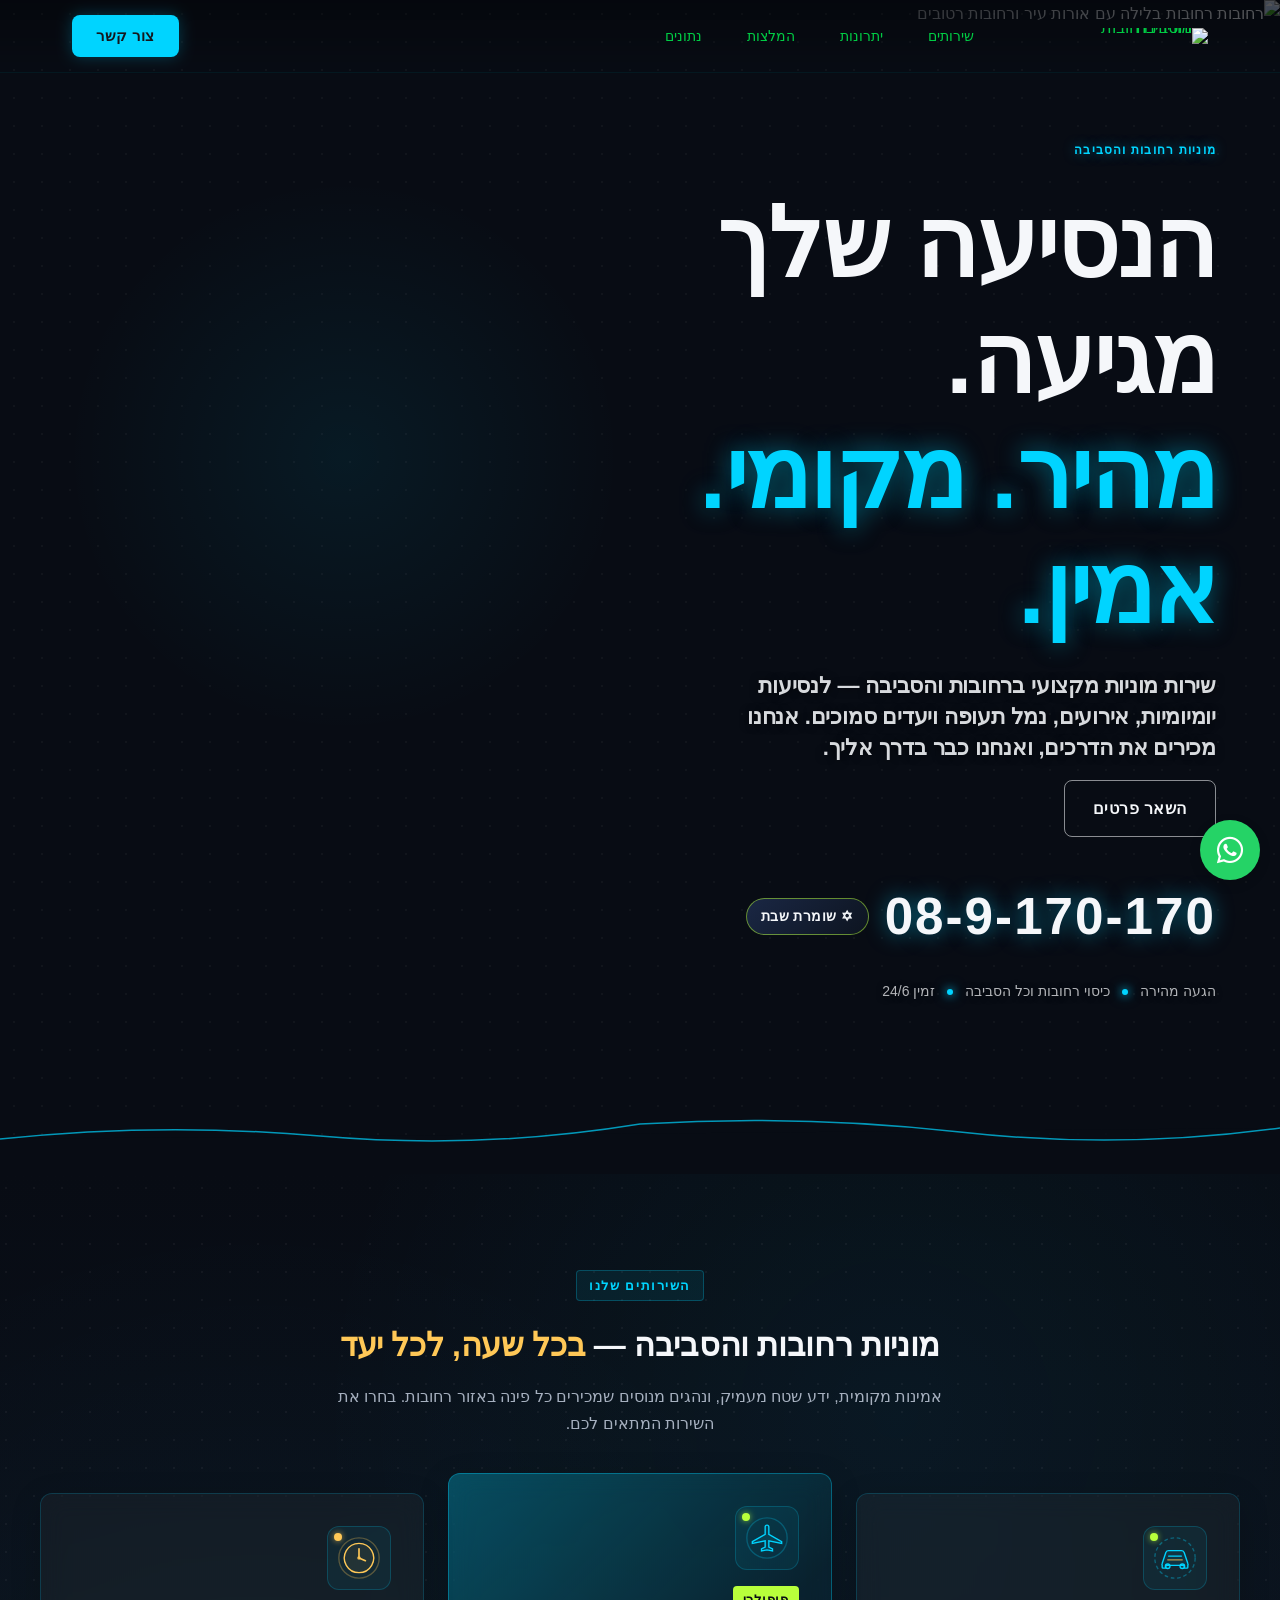
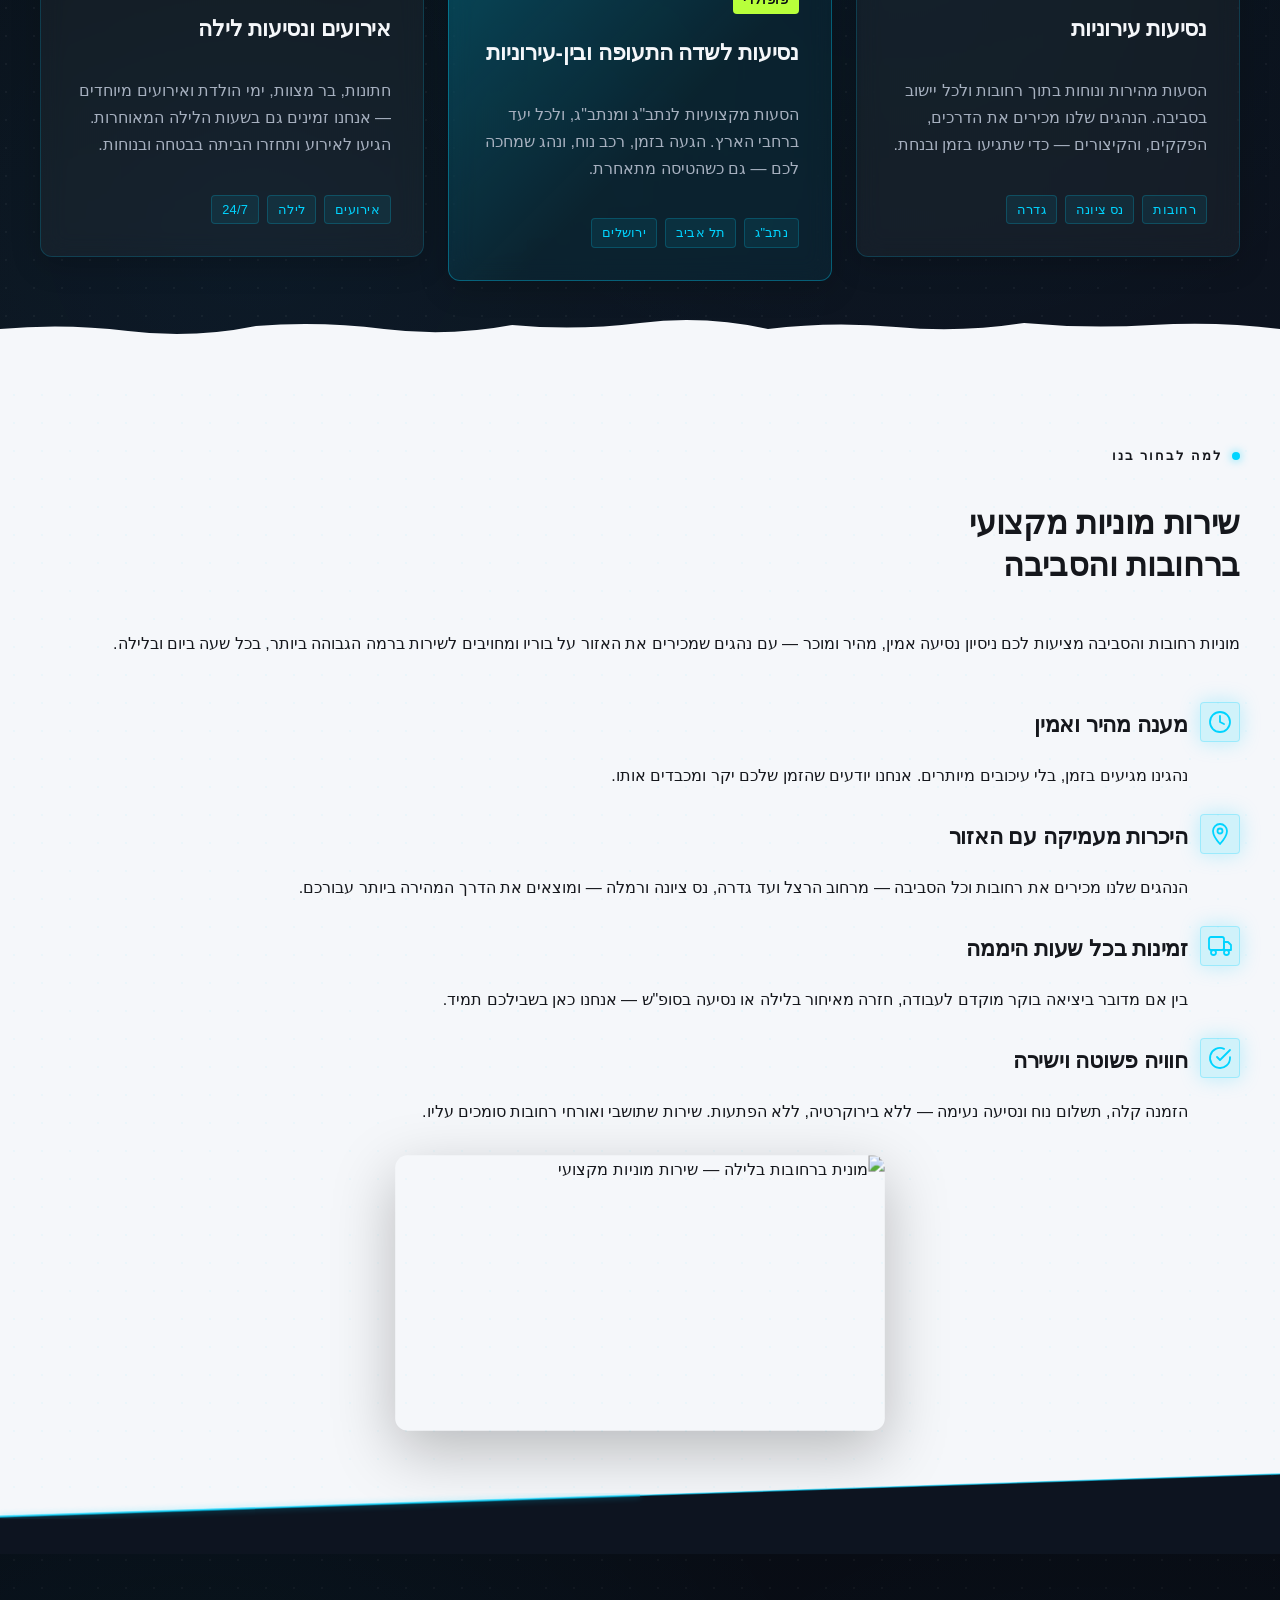
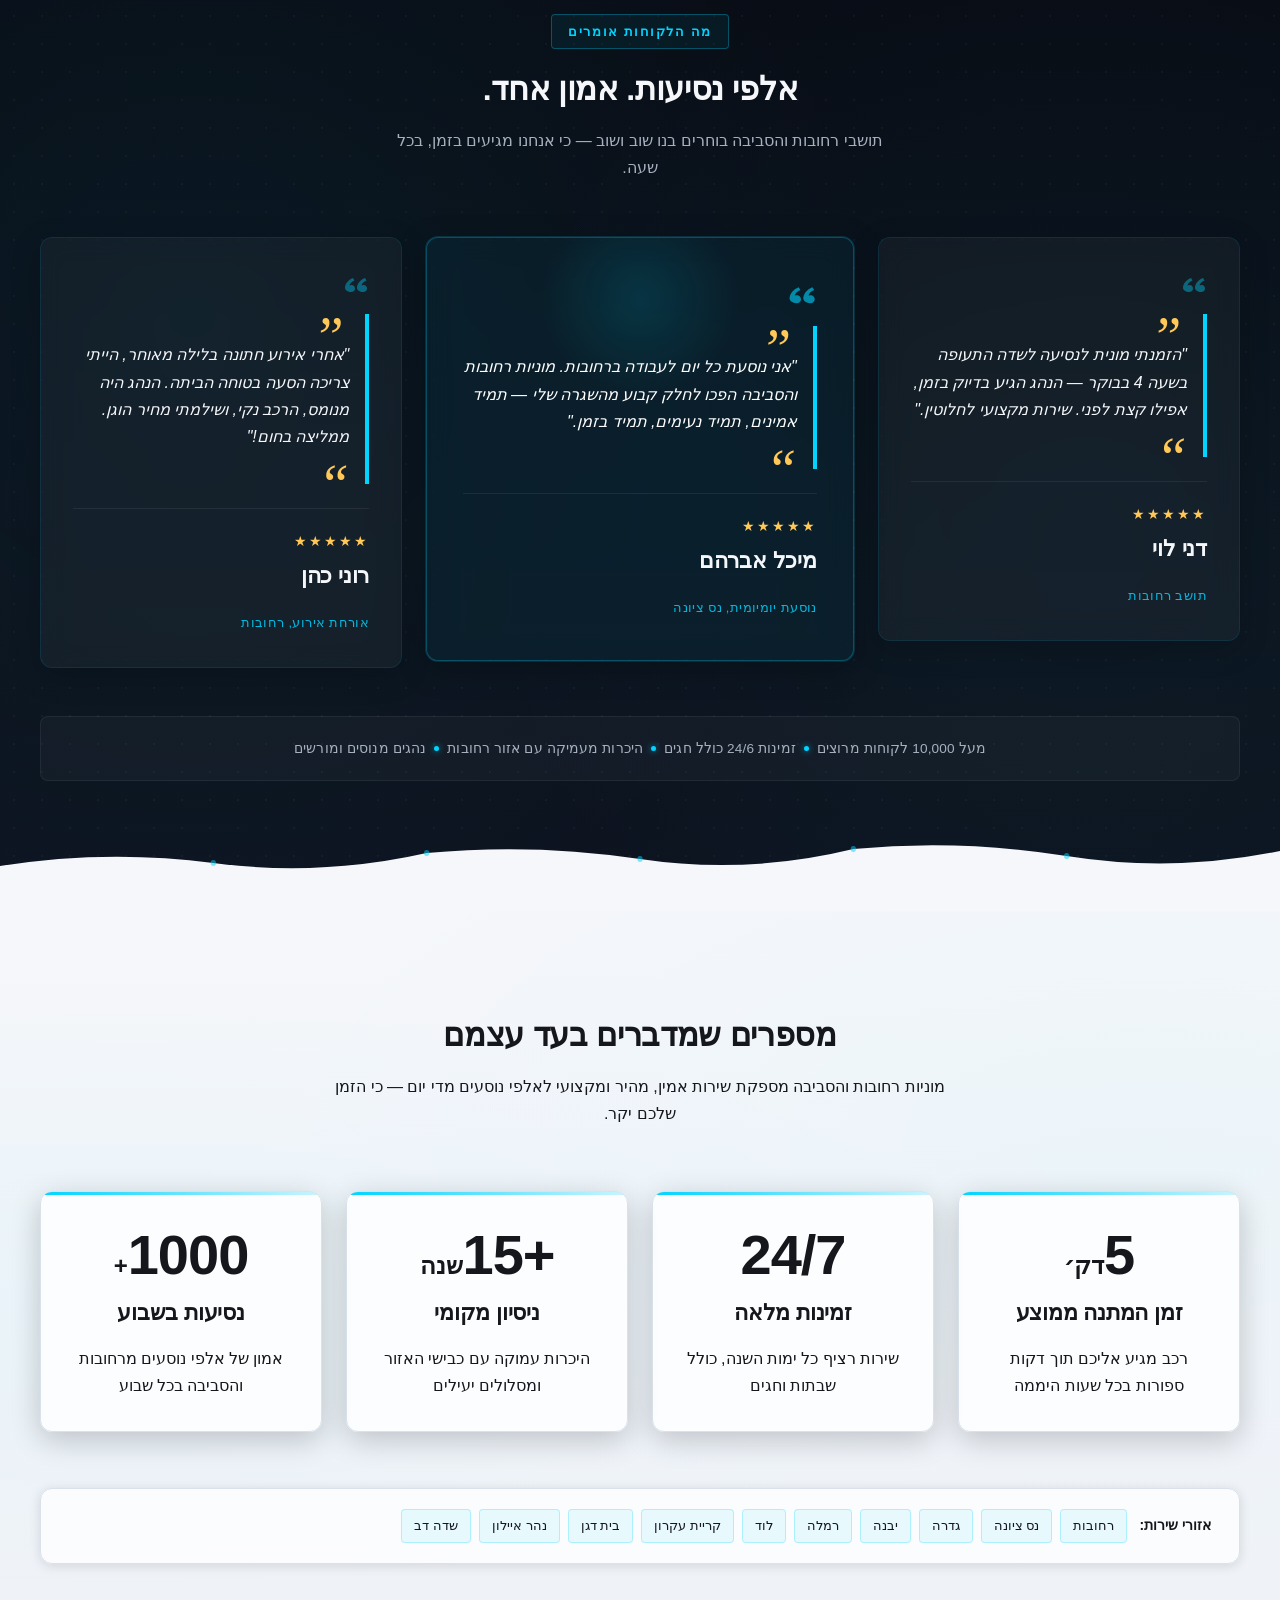
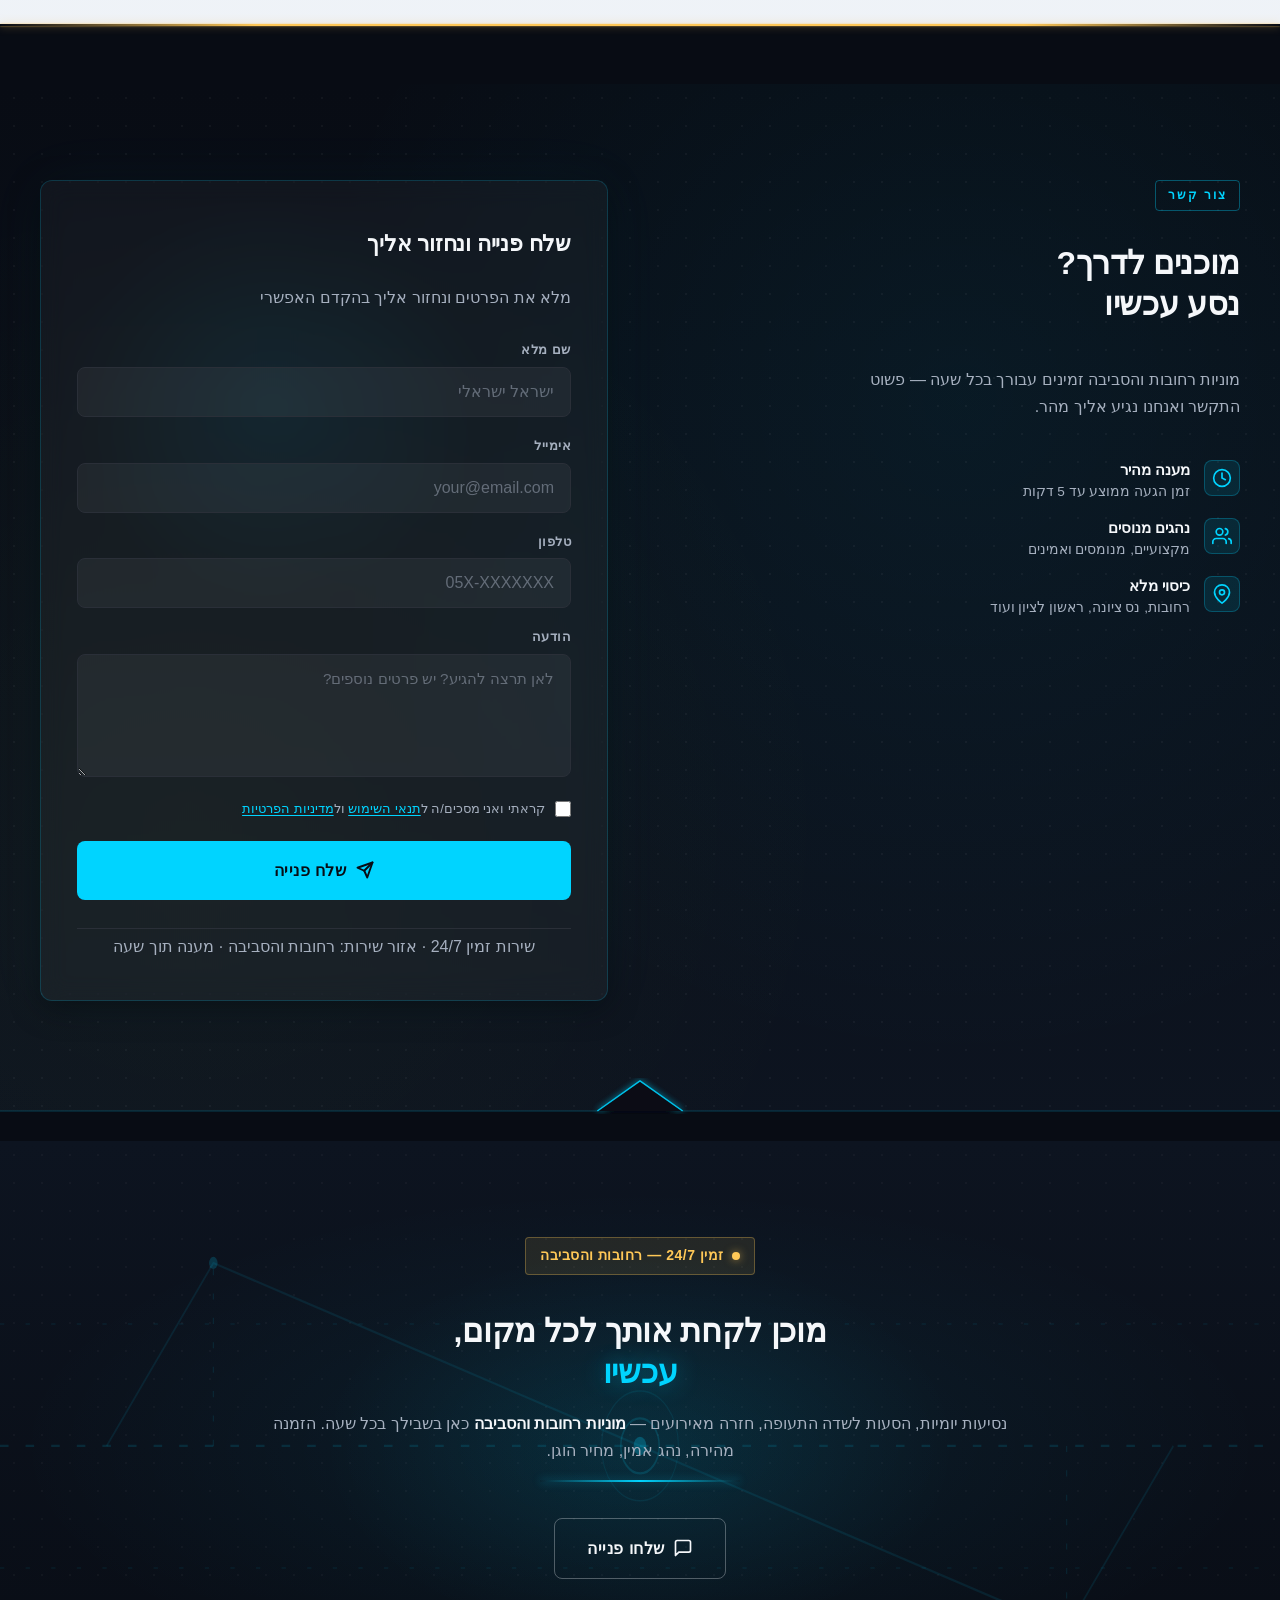
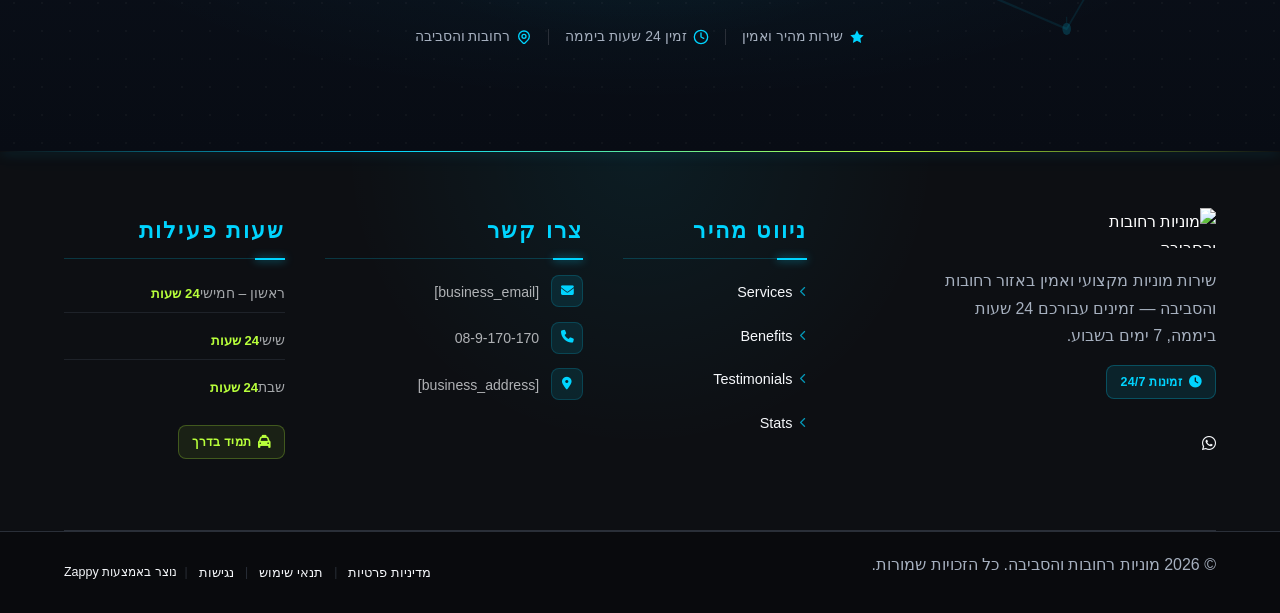
==== commit f609003e: "Background sync: Progressive GitHub Sync" ====
--- a/public/index.html
+++ b/public/index.html
@@ -1 +1 @@
-<!doctype html><html dir="rtl" lang="he"><head><meta charset="UTF-8"><meta content="width=device-width,initial-scale=1" name="viewport"><meta content="index, follow" name="robots"><title>מוניות רחובות והסביבה — מוניות רחובות והסביבה</title><meta content="A local taxi service operating in Rehovot and the surrounding area, targeting residents and visitors who need reliable transportation. The business serves the l" name="description"><meta content="מוניות רחובות והסביבה" name="keywords"><link href="/assets/favicon.ico" rel="icon" type="image/x-icon"><link href="/assets/favicon-16x16.png" rel="icon" type="image/png" sizes="16x16"><link href="/assets/favicon-32x32.png" rel="icon" type="image/png" sizes="32x32"><link href="/assets/favicon-48x48.png" rel="icon" type="image/png" sizes="48x48"><link href="/assets/favicon-192x192.png" rel="icon" type="image/png" sizes="192x192"><link href="/assets/favicon-512x512.png" rel="icon" type="image/png" sizes="512x512"><link href="/assets/apple-touch-icon.png" rel="apple-touch-icon"><script>!function(){"use strict";var t="457f5f2d-3bb0-4d7f-8b05-cee80ee9c75e",e="https://api.zappy5.com/api/analytics/track",a=18e5,n=2592e6,o=!0,i=!0,r=!0;var s=function(){var e="zappy_visitor_"+t,a=null;try{if(a=localStorage.getItem(e)){var o=JSON.parse(a),i=Date.now();if(i-o.created<n)return o.lastSeen=i,localStorage.setItem(e,JSON.stringify(o)),o.id}}catch(t){console.warn("Zappy Analytics: LocalStorage not available")}var r="zv_"+Date.now()+"_"+Math.random().toString(36).substr(2,9);try{localStorage.setItem(e,JSON.stringify({id:r,created:Date.now(),lastSeen:Date.now()}))}catch(t){}return r}(),c=function(){var e="zappy_session_"+t,n=null;try{if(n=sessionStorage.getItem(e)){var o=JSON.parse(n),i=Date.now();if(i-o.timestamp<a)return o.timestamp=i,sessionStorage.setItem(e,JSON.stringify(o)),o.id}}catch(t){console.warn("Zappy Analytics: SessionStorage not available")}var r="zs_"+Date.now()+"_"+Math.random().toString(36).substr(2,9);try{sessionStorage.setItem(e,JSON.stringify({id:r,timestamp:Date.now()}))}catch(t){}return r}();function l(a,n){n=n||{};var o={website_id:t,event_type:a,page_path:window.location.pathname,referrer:document.referrer||"direct",visitor_id:s,session_id:c,metadata:n};if(navigator.sendBeacon){var i=new Blob([JSON.stringify(o)],{type:"application/json"});navigator.sendBeacon(e,i)}else fetch(e,{method:"POST",headers:{"Content-Type":"application/json"},body:JSON.stringify(o),keepalive:!0}).catch(function(t){console.warn("Zappy Analytics: Failed to track event",t)})}o&&l("pageview",{title:document.title,url:window.location.href}),i&&document.addEventListener("click",function(t){var e=t.target;if("BUTTON"===e.tagName||e.closest("button")){var a="BUTTON"===e.tagName?e:e.closest("button");l("click",{element:"button",text:a.textContent.trim().substring(0,100),id:a.id||null,class:a.className||null})}else if("A"===e.tagName||e.closest("a")){var n="A"===e.tagName?e:e.closest("a");l("navigation",{element:"link",text:n.textContent.trim().substring(0,100),href:n.href,external:n.hostname!==window.location.hostname})}},!0),r&&document.addEventListener("submit",function(t){var e=t.target;l("form_submit",{form_id:e.id||null,form_name:e.name||null,form_action:e.action||null,form_method:e.method||"GET"})},!0);var d=Date.now();window.addEventListener("beforeunload",function(){l("page_unload",{time_on_page:Math.floor((Date.now()-d)/1e3),page_path:window.location.pathname})}),window.zappyAnalytics={track:l,getVisitorId:function(){return s},getSessionId:function(){return c}}}()</script><meta content="מוניות רחובות והסביבה — מוניות רחובות והסביבה" property="og:title"><meta content="A local taxi service operating in Rehovot and the surrounding area, targeting residents and visitors who need reliable transportation. The business serves the l" property="og:description"><meta content="summary_large_image" name="twitter:card"><meta content="מוניות רחובות והסביבה — מוניות רחובות והסביבה" name="twitter:title"><meta content="A local taxi service operating in Rehovot and the surrounding area, targeting residents and visitors who need reliable transportation. The business serves the l" name="twitter:description"><meta content="website" property="og:type"><meta content="he_IL" property="og:locale"><link href="https://cdnjs.cloudflare.com/ajax/libs/font-awesome/6.4.0/css/all.min.css" rel="stylesheet"><style>.skip-link{position:absolute;top:0;left:0;transform:translateY(-200%);padding:12px 18px;background:var(--bg-dark,#1a1a1a);color:var(--text-light,#fff);font-weight:600;border-radius:0 0 8px 0;z-index:10000}.skip-link:focus{transform:none;outline:2px solid var(--ring,#fff);outline-offset:2px}:focus-visible{outline:2px solid var(--ring,currentColor);outline-offset:3px}</style><link href="/assets/favicon.ico" rel="icon" type="image/x-icon"><link href="/assets/favicon-16x16.png" rel="icon" type="image/png" sizes="16x16"><link href="/assets/favicon-32x32.png" rel="icon" type="image/png" sizes="32x32"><link href="/assets/favicon-48x48.png" rel="icon" type="image/png" sizes="48x48"><link href="/assets/favicon-192x192.png" rel="icon" type="image/png" sizes="192x192"><link href="/assets/favicon-512x512.png" rel="icon" type="image/png" sizes="512x512"><link href="/assets/apple-touch-icon.png" rel="apple-touch-icon"><link href="https://cdn.jsdelivr.net/npm/vanilla-cookieconsent@3/dist/cookieconsent.css" rel="stylesheet"><script src="https://cdn.jsdelivr.net/npm/vanilla-cookieconsent@3/dist/cookieconsent.umd.js"></script><script src="https://cdn.jsdelivr.net/gh/mickidum/acc_toolbar/acctoolbar/acctoolbar.min.js"></script><link href="/styles.css" rel="stylesheet"><style id="zappy-dropdown-submenu-styles">#navMenu li:has(.sub-menu),.nav-menu li:has(.sub-menu),.navbar li:has(.sub-menu),nav li:has(.sub-menu){position:relative}#navMenu .sub-menu,.nav-menu .sub-menu,.navbar .sub-menu,nav .sub-menu{display:block!important;position:absolute!important;top:100%;left:0;min-width:220px;background:#fff;border-radius:8px;box-shadow:0 8px 25px rgba(0,0,0,.15);padding:8px 0;opacity:0;visibility:hidden;transform:translateY(10px);transition:all .3s ease;z-index:1000;list-style:none;pointer-events:none}#navMenu li:hover>.sub-menu,.nav-menu li:hover>.sub-menu,.navbar li:hover>.sub-menu,nav li:hover>.sub-menu{opacity:1!important;visibility:visible!important;transform:translateY(0)!important;pointer-events:auto!important}.sub-menu li{list-style:none;margin:0;padding:0}.sub-menu a{display:block!important;padding:10px 16px!important;color:var(--text-dark,#333)!important;font-weight:500;text-decoration:none;white-space:nowrap;transition:background-color .2s}.sub-menu .zappy-nav-child>a{padding-left:28px!important;font-size:.9em!important;opacity:.85!important}[dir=rtl] .sub-menu .zappy-nav-child>a,html[lang=ar] .sub-menu .zappy-nav-child>a,html[lang=he] .sub-menu .zappy-nav-child>a{padding-left:10px!important;padding-right:28px!important}.sub-menu .zappy-nav-parent>a{font-weight:600!important}.sub-menu a:hover{background-color:#f5f5f5}[dir=rtl] .nav-menu .sub-menu,[dir=rtl] .navbar .sub-menu,[dir=rtl] nav .sub-menu,html[lang=ar] .nav-menu .sub-menu,html[lang=ar] .navbar .sub-menu,html[lang=ar] nav .sub-menu,html[lang=he] .nav-menu .sub-menu,html[lang=he] .navbar .sub-menu,html[lang=he] nav .sub-menu{left:auto!important;right:0!important}.sub-menu:empty,.sub-menu:not(:has(li)):not(:has(> a)),.sub-menu:not(:has(li:not(.zappy-hidden-menu-item))):not(:has(> a)){display:none!important;opacity:0!important;visibility:hidden!important;pointer-events:none!important}li:has(.menu-group-title):hover>.sub-menu{opacity:1!important;visibility:visible!important;transform:translateY(0)!important;pointer-events:auto!important}#navMenu>li>.menu-group-title,.nav-menu>li>.menu-group-title{display:inline-block;padding:.5rem 1rem;cursor:default;user-select:none}@media (max-width:768px){#navMenu .sub-menu,.nav-menu .sub-menu,.navbar .sub-menu,nav .sub-menu{position:static!important;transform:none!important;box-shadow:none!important;background:0 0!important;max-height:0;overflow:hidden;opacity:0;visibility:hidden;transition:max-height .3s ease,opacity .3s ease;padding:0!important;border-radius:0!important}#navMenu .sub-menu.mobile-expanded,.nav-menu .sub-menu.mobile-expanded,.navbar .sub-menu.mobile-expanded{max-height:none!important;overflow-y:visible!important;opacity:1!important;visibility:visible!important;padding:8px 0 8px 16px!important}[dir=rtl] .sub-menu.mobile-expanded,html[lang=he] .sub-menu.mobile-expanded{padding:8px 16px 8px 0!important}#navMenu li:hover>.sub-menu,.nav-menu li:hover>.sub-menu,.navbar li:hover>.sub-menu,nav li:hover>.sub-menu{opacity:0;visibility:hidden;pointer-events:none}#navMenu li>.sub-menu.mobile-expanded,.nav-menu li>.sub-menu.mobile-expanded,.navbar li>.sub-menu.mobile-expanded,nav li>.sub-menu.mobile-expanded{opacity:1!important;visibility:visible!important;pointer-events:auto!important}#navMenu li:has(.sub-menu),.nav-menu li:has(.sub-menu),.navbar li:has(.sub-menu),nav li:has(.sub-menu){display:flex!important;flex-wrap:wrap!important;align-items:center!important;position:relative!important;min-height:44px!important}#navMenu li:has(.sub-menu)>a,.nav-menu li:has(.sub-menu)>a,.navbar li:has(.sub-menu)>a,nav li:has(.sub-menu)>a{flex:1!important;min-width:0!important}#navMenu li:has(.sub-menu)>.menu-group-title,.nav-menu li:has(.sub-menu)>.menu-group-title,.navbar li:has(.sub-menu)>.menu-group-title,nav li:has(.sub-menu)>.menu-group-title{flex:1!important;min-width:0!important;padding:0!important;line-height:inherit!important}#navMenu li:has(.sub-menu)>.sub-menu,.nav-menu li:has(.sub-menu)>.sub-menu,.navbar li:has(.sub-menu)>.sub-menu,nav li:has(.sub-menu)>.sub-menu{flex-basis:100%!important;width:100%!important}#navMenu li:has(.sub-menu)>a [class*=arrow],#navMenu li:has(.sub-menu)>a [class*=chevron],.nav-menu li:has(.sub-menu)>a .fa-angle-down,.nav-menu li:has(.sub-menu)>a .fa-chevron-down,.nav-menu li:has(.sub-menu)>a [class*=arrow],.nav-menu li:has(.sub-menu)>a [class*=chevron],nav li:has(.sub-menu)>a [class*=arrow],nav li:has(.sub-menu)>a [class*=chevron]{display:none!important;visibility:hidden!important}.mobile-submenu-toggle{display:flex!important;align-items:center!important;justify-content:center!important;width:44px!important;height:auto!important;background:0 0!important;border:none!important;cursor:pointer!important;color:var(--text-light)!important;position:static!important;flex-shrink:0!important;align-self:stretch!important;z-index:2!important;padding:0!important;margin:0!important}.mobile-submenu-toggle::after{content:''!important;width:0!important;height:0!important;border-left:6px solid transparent!important;border-right:6px solid transparent!important;border-top:7px solid currentColor!important;transition:transform .3s ease!important}.mobile-submenu-toggle.expanded::after{transform:rotate(180deg)!important}.sub-menu a{padding:10px 0!important;display:block!important;color:var(--text-light)!important;white-space:normal!important}.sub-menu .zappy-nav-child>a{padding-left:28px!important;font-size:.9em!important;opacity:.85!important}[dir=rtl] .sub-menu .zappy-nav-child>a,html[lang=ar] .sub-menu .zappy-nav-child>a,html[lang=he] .sub-menu .zappy-nav-child>a{padding-left:0!important;padding-right:28px!important}.sub-menu .zappy-nav-parent>a{font-weight:600!important}#navMenu.active,.nav-menu.active{max-width:100vw!important;overflow-x:hidden!important;box-sizing:border-box!important}.navbar .sub-menu li a,.zappy-products-dropdown .sub-menu a,nav.navbar .sub-menu li a{color:var(--text-light)!important}}@media (min-width:769px){.mobile-submenu-toggle{display:none!important}}</style><style id="zappy-widget-visibility">html[dir=rtl] .whatsapp-float{right:20px!important;left:auto!important}html:not([dir]) .whatsapp-float,html[dir=ltr] .whatsapp-float{left:20px!important;right:auto!important}html[dir=rtl] #mic-access-tool-general-button,html[dir=rtl] #mic-init-access-tool #mic-access-tool-general-button,html[dir=rtl] #mic-init-access-tool .mic-access-tool-general-button,html[dir=rtl] ._access-icon,html[dir=rtl] .mic-access-tool-general-button{left:20px!important;right:auto!important}html:not([dir]) #mic-access-tool-general-button,html:not([dir]) #mic-init-access-tool #mic-access-tool-general-button,html:not([dir]) #mic-init-access-tool .mic-access-tool-general-button,html:not([dir]) ._access-icon,html:not([dir]) .mic-access-tool-general-button,html[dir=ltr] #mic-access-tool-general-button,html[dir=ltr] #mic-init-access-tool #mic-access-tool-general-button,html[dir=ltr] #mic-init-access-tool .mic-access-tool-general-button,html[dir=ltr] ._access-icon,html[dir=ltr] .mic-access-tool-general-button{right:20px!important;left:auto!important}@media (max-width:768px){.whatsapp-float{display:flex!important}}@media (min-width:769px){.whatsapp-float{display:flex!important}}@media (max-width:768px){#mic-access-tool-general-button,#mic-init-access-tool #mic-access-tool-general-button,#mic-init-access-tool .mic-access-tool-general-button,._access-icon,.mic-access-tool-general-button{display:flex!important;visibility:visible!important;opacity:1!important;pointer-events:auto!important}#mic-access-tool-box.opened-mic-access-tool,#mic-init-access-tool #mic-access-tool-box.opened-mic-access-tool,.mic-access-tool-box.opened-mic-access-tool{visibility:visible!important;opacity:1!important;pointer-events:auto!important}}@media (min-width:769px){#mic-access-tool-general-button,#mic-init-access-tool #mic-access-tool-general-button,#mic-init-access-tool .mic-access-tool-general-button,._access-icon,.mic-access-tool-general-button{display:flex!important;visibility:visible!important;opacity:1!important;pointer-events:auto!important}#mic-access-tool-box.opened-mic-access-tool,#mic-init-access-tool #mic-access-tool-box.opened-mic-access-tool,.mic-access-tool-box.opened-mic-access-tool{visibility:visible!important;opacity:1!important;pointer-events:auto!important}}</style></head><body><a href="#main" class="skip-link">דלג לתוכן הראשי</a><nav class="navbar" dir="rtl"><button class="mobile-toggle" aria-label="Menu" id="mobileToggle"><svg viewBox="0 0 24 24" fill="none" height="24" width="24" class="hamburger-icon"><path d="M3 12h18M3 6h18M3 18h18" stroke="currentColor" stroke-width="2" stroke-linecap="round"></path></svg> <svg viewBox="0 0 24 24" fill="none" height="24" width="24" class="close-icon" style="display:none"><path d="M18 6L6 18M6 6l12 12" stroke="currentColor" stroke-width="2" stroke-linecap="round"></path></svg></button> <button class="phone-header-btn" aria-label="Call" data-phone="089170170"><svg viewBox="0 0 24 24" fill="currentColor" height="20" width="20"><path d="M22 16.92v3a2 2 0 0 1-2.18 2 19.79 19.79 0 0 1-8.63-3.07 19.5 19.5 0 0 1-6-6 19.79 19.79 0 0 1-3.07-8.67A2 2 0 0 1 4.11 2h3a2 2 0 0 1 2 1.72 12.84 12.84 0 0 0 .7 2.81 2 2 0 0 1-.45 2.11L8.09 9.91a16 16 0 0 0 6 6l1.27-1.27a2 2 0 0 1 2.11-.45 12.84 12.84 0 0 0 2.81.7A2 2 0 0 1 22 16.92z"></path></svg></button><div class="nav-container"><div class="nav-right-group"><div class="nav-brand"><a href="/" class="logo-link"><img alt="מוניות רחובות והסביבה" src="/assets/site-----image-1.webp" class="logo"></a></div><ul class="nav-menu" id="navMenu"><li><a href="#services">שירותים</a></li><li><a href="#benefits">יתרונות</a></li><li><a href="#testimonials">המלצות</a></li><li><a href="#stats">נתונים</a></li></ul></div><div class="nav-cta-container"><a href="#contact" class="nav-cta-btn">צור קשר</a></div></div></nav><script></script><main id="main"><section class="index-hero-section" data-band-index="0" data-layout-spec="בית-hero" dir="rtl" id="hero" data-hero-type="fullscreen-scrim"><div class="index-hero-bg"><img alt="רחובות רחובות בלילה עם אורות עיר ורחובות רטובים" src="/assets/site-index-hero-image-1.webp" data-context="Cinematic night-time street-level view of Rehovot city streets, Israel. Wet asphalt reflecting city lights and neon signs in cyan and amber. Blurred taxi cab headlights in motion on a main boulevard. Urban skyline with glowing building windows in the background. Moody, premium, nocturnal atmosphere with deep blue-black tones and electric cyan light trails. Photorealistic, high resolution, wide-angle lens." data-placeholder="index-hero-image-1" height="1080" loading="eager" width="1920" data-hero-bg="true" fetchpriority="high"></div><div class="index-hero-scrim" aria-hidden="true"></div><div class="index-hero-glow-decoration" aria-hidden="true"></div><div class="index-hero-dot-grid" aria-hidden="true"></div><div class="index-hero-container"><div class="index-hero-content"><span class="index-hero-eyebrow">מוניות רחובות והסביבה</span><h1 class="index-hero-headline">הנסיעה שלך מגיעה.<br><span class="index-hero-headline-accent">מהיר. מקומי. אמין.</span></h1><h3 class="index-hero-subtitle">שירות מוניות מקצועי ברחובות והסביבה — לנסיעות יומיומיות, אירועים, נמל תעופה ויעדים סמוכים. אנחנו מכירים את הדרכים, ואנחנו כבר בדרך אליך.</h3><div class="index-hero-ctas"><a href="#contact" class="index-hero-btn-secondary">השאר פרטים</a></div><div class="index-hero-phone-block"><a href="tel:0891701700" class="index-hero-phone-number">08-9-170-170</a> <span class="index-hero-shabbat-badge">✡ שומרת שבת</span></div><div class="index-hero-trust"><span class="index-hero-trust-item">הגעה מהירה</span> <span class="index-hero-trust-dot" aria-hidden="true"></span> <span class="index-hero-trust-item">כיסוי רחובות וכל הסביבה</span> <span class="index-hero-trust-dot" aria-hidden="true"></span> <span class="index-hero-trust-item">זמין 24/7</span></div></div></div><div class="index-hero-divider-wrapper"><svg viewBox="0 0 1440 90" aria-hidden="true" xmlns="http://www.w3.org/2000/svg" data-no-icon-edit="true" preserveAspectRatio="none"><path d="M0,90 L0,55 Q180,38 360,52 T720,40 Q900,30 1080,48 T1440,44 L1440,90 Z" fill="#080C14"></path><path d="M0,55 Q180,38 360,52 T720,40 Q900,30 1080,48 T1440,44" fill="#080C14" opacity="0.7" stroke="#00D4FF" stroke-width="1.5"></path></svg></div></section><section class="index-services-section" data-band-index="1" data-layout-spec="בית-services" dir="rtl" id="services"><div class="index-services-section__dot-grid" aria-hidden="true"></div><div class="index-services-section__container"><div class="index-services-section__intro"><span class="index-services-section__label">השירותים שלנו</span><h2 class="index-services-section__heading">מוניות רחובות והסביבה — <em>בכל שעה, לכל יעד</em></h2><p class="index-services-section__subtext">אמינות מקומית, ידע שטח מעמיק, ונהגים מנוסים שמכירים כל פינה באזור רחובות. בחרו את השירות המתאים לכם.</p></div><div class="index-services-section__grid"><article class="index-services-section__card"><div class="index-services-section__card-icon-wrap"><svg viewBox="0 0 48 48" fill="none" height="44" width="44" data-element-type="icon" data-icon-type="svg" aria-hidden="true" xmlns="http://www.w3.org/2000/svg"><circle cx="24" cy="24" r="22" opacity="0.35" stroke="var(--primary)" stroke-width="1.5" stroke-dasharray="4 3"></circle><path d="M10 30 L14 18 Q15 16 17 16 L31 16 Q33 16 34 18 L38 30 Q38.5 31 38 32 L38 34 Q38 35 37 35 L35 35 Q34 35 34 34 L34 32 L14 32 L14 34 Q14 35 13 35 L11 35 Q10 35 10 34 L10 32 Q9.5 31 10 30Z" fill="rgba(0,212,255,0.07)" stroke="var(--primary)" stroke-width="1.5"></path><circle cx="16" cy="33" r="2.5" fill="rgba(0,212,255,0.12)" stroke="var(--primary)" stroke-width="1.5"></circle><circle cx="32" cy="33" r="2.5" fill="rgba(0,212,255,0.12)" stroke="var(--primary)" stroke-width="1.5"></circle><path d="M17 22 L31 22" stroke="var(--primary)" stroke-width="1.2" stroke-linecap="round"></path><path d="M16 26 L32 26" stroke="var(--accent)" stroke-width="1.2" stroke-linecap="round" opacity="0.7"></path></svg> <span class="index-services-section__availability-dot" aria-hidden="true"></span></div><h3 class="index-services-section__card-title">נסיעות עירוניות</h3><p class="index-services-section__card-text">הסעות מהירות ונוחות בתוך רחובות ולכל יישוב בסביבה. הנהגים שלנו מכירים את הדרכים, הפקקים, והקיצורים — כדי שתגיעו בזמן ובנחת.</p><div class="index-services-section__card-footer"><span class="index-services-section__tag">רחובות</span> <span class="index-services-section__tag">נס ציונה</span> <span class="index-services-section__tag">גדרה</span></div></article><article class="index-services-section__card index-services-section__card--featured"><div class="index-services-section__card-icon-wrap"><svg viewBox="0 0 48 48" fill="none" height="44" width="44" data-element-type="icon" data-icon-type="svg" aria-hidden="true" xmlns="http://www.w3.org/2000/svg"><circle cx="24" cy="24" r="22" opacity="0.25" stroke="var(--primary)" stroke-width="1.5"></circle><path d="M8 28 L22 20 L22 12 Q22 10 24 10 Q26 10 26 12 L26 20 L40 28 L40 30 L26 27 L26 34 L30 36 L30 38 L24 37 L18 38 L18 36 L22 34 L22 27 L8 30 Z" fill="rgba(0,212,255,0.09)" stroke="var(--primary)" stroke-width="1.5"></path></svg> <span class="index-services-section__availability-dot" aria-hidden="true"></span></div><div class="index-services-section__card-badge">פופולרי</div><h3 class="index-services-section__card-title">נסיעות לשדה התעופה ובין-עירוניות</h3><p class="index-services-section__card-text">הסעות מקצועיות לנתב"ג ומנתב"ג, ולכל יעד ברחבי הארץ. הגעה בזמן, רכב נוח, ונהג שמחכה לכם — גם כשהטיסה מתאחרת.</p><div class="index-services-section__card-footer"><span class="index-services-section__tag">נתב"ג</span> <span class="index-services-section__tag">תל אביב</span> <span class="index-services-section__tag">ירושלים</span></div></article><article class="index-services-section__card"><div class="index-services-section__card-icon-wrap"><svg viewBox="0 0 48 48" fill="none" height="44" width="44" data-element-type="icon" data-icon-type="svg" aria-hidden="true" xmlns="http://www.w3.org/2000/svg"><circle cx="24" cy="24" r="22" opacity="0.3" stroke="var(--accent)" stroke-width="1.5"></circle><path d="M24 8 A16 16 0 1 1 23.99 8 Z" fill="rgba(255,200,87,0.07)" stroke="var(--accent)" stroke-width="1.5" stroke-linecap="round"></path><path d="M24 14 L24 24 L31 27" stroke="var(--accent)" stroke-width="1.8" stroke-linecap="round" stroke-linejoin="round"></path><circle cx="24" cy="24" r="2" fill="var(--accent)" opacity="0.8"></circle></svg> <span class="index-services-section__availability-dot index-services-section__availability-dot--amber" aria-hidden="true"></span></div><h3 class="index-services-section__card-title">אירועים ונסיעות לילה</h3><p class="index-services-section__card-text">חתונות, בר מצוות, ימי הולדת ואירועים מיוחדים — אנחנו זמינים גם בשעות הלילה המאוחרות. הגיעו לאירוע ותחזרו הביתה בבטחה ובנוחות.</p><div class="index-services-section__card-footer"><span class="index-services-section__tag">אירועים</span> <span class="index-services-section__tag">לילה</span> <span class="index-services-section__tag">24/7</span></div></article></div></div><div class="index-services-section__divider-wrapper" aria-hidden="true"><svg viewBox="0 0 1200 80" aria-hidden="true" xmlns="http://www.w3.org/2000/svg" data-no-icon-edit="true" preserveAspectRatio="none"><defs><linearGradient id="svcDividerGrad" x1="0" x2="0" y1="0" y2="1"><stop offset="0%" stop-color="transparent"></stop><stop offset="100%" stop-color="var(--bg-light)"></stop></linearGradient></defs><path d="M0,80 L0,28 Q60,22 120,30 T240,25 Q300,20 360,28 T480,24 Q540,30 600,22 T720,28 Q780,20 840,26 T960,22 Q1020,28 1080,24 T1200,28 L1200,80 Z" fill="var(--bg-light)"></path></svg></div></section><section class="index-benefits-section" data-band-index="2" data-layout-spec="בית-benefits" dir="rtl" id="benefits"><div class="index-benefits-dot-grid" aria-hidden="true"></div><div class="index-benefits-container"><div class="index-benefits-content"><div class="index-benefits-label"><span class="index-benefits-label-dot"></span> <span>למה לבחור בנו</span></div><h2 class="index-benefits-heading">שירות מוניות מקצועי<br><span class="index-benefits-heading-accent">ברחובות והסביבה</span></h2><p class="index-benefits-intro">מוניות רחובות והסביבה מציעות לכם ניסיון נסיעה אמין, מהיר ומוכר — עם נהגים שמכירים את האזור על בוריו ומחויבים לשירות ברמה הגבוהה ביותר, בכל שעה ביום ובלילה.</p><ul class="index-benefits-list"><li class="index-benefits-item"><div class="index-benefits-icon-wrap"><svg viewBox="0 0 24 24" fill="none" height="24" width="24" data-element-type="icon" data-icon-type="svg" aria-hidden="true" stroke="currentColor" stroke-linecap="round" stroke-linejoin="round" stroke-width="1.8" xmlns="http://www.w3.org/2000/svg"><circle cx="12" cy="12" r="10"></circle><polyline points="12 6 12 12 16 14"></polyline></svg></div><div class="index-benefits-item-content"><h3 class="index-benefits-item-title">מענה מהיר ואמין</h3><p class="index-benefits-item-desc">נהגינו מגיעים בזמן, בלי עיכובים מיותרים. אנחנו יודעים שהזמן שלכם יקר ומכבדים אותו.</p></div></li><li class="index-benefits-item"><div class="index-benefits-icon-wrap"><svg viewBox="0 0 24 24" fill="none" height="24" width="24" data-element-type="icon" data-icon-type="svg" aria-hidden="true" stroke="currentColor" stroke-linecap="round" stroke-linejoin="round" stroke-width="1.8" xmlns="http://www.w3.org/2000/svg"><path d="M12 2C8.13 2 5 5.13 5 9c0 5.25 7 13 7 13s7-7.75 7-13c0-3.87-3.13-7-7-7z"></path><circle cx="12" cy="9" r="2.5"></circle></svg></div><div class="index-benefits-item-content"><h3 class="index-benefits-item-title">היכרות מעמיקה עם האזור</h3><p class="index-benefits-item-desc">הנהגים שלנו מכירים את רחובות וכל הסביבה — מרחוב הרצל ועד גדרה, נס ציונה ורמלה — ומוצאים את הדרך המהירה ביותר עבורכם.</p></div></li><li class="index-benefits-item"><div class="index-benefits-icon-wrap"><svg viewBox="0 0 24 24" fill="none" height="24" width="24" data-element-type="icon" data-icon-type="svg" aria-hidden="true" stroke="currentColor" stroke-linecap="round" stroke-linejoin="round" stroke-width="1.8" xmlns="http://www.w3.org/2000/svg"><rect height="13" rx="2" width="15" x="1" y="3"></rect><path d="M16 8h4l3 3v5h-7V8z"></path><circle cx="5.5" cy="18.5" r="2.5"></circle><circle cx="18.5" cy="18.5" r="2.5"></circle></svg></div><div class="index-benefits-item-content"><h3 class="index-benefits-item-title">זמינות בכל שעות היממה</h3><p class="index-benefits-item-desc">בין אם מדובר ביציאה בוקר מוקדם לעבודה, חזרה מאיחור בלילה או נסיעה בסופ"ש — אנחנו כאן בשבילכם תמיד.</p></div></li><li class="index-benefits-item"><div class="index-benefits-icon-wrap"><svg viewBox="0 0 24 24" fill="none" height="24" width="24" data-element-type="icon" data-icon-type="svg" aria-hidden="true" stroke="currentColor" stroke-linecap="round" stroke-linejoin="round" stroke-width="1.8" xmlns="http://www.w3.org/2000/svg"><path d="M22 11.08V12a10 10 0 1 1-5.93-9.14"></path><polyline points="22 4 12 14.01 9 11.01"></polyline></svg></div><div class="index-benefits-item-content"><h3 class="index-benefits-item-title">חוויה פשוטה וישירה</h3><p class="index-benefits-item-desc">הזמנה קלה, תשלום נוח ונסיעה נעימה — ללא בירוקרטיה, ללא הפתעות. שירות שתושבי ואורחי רחובות סומכים עליו.</p></div></li></ul></div><div class="index-benefits-image-col"><div class="index-benefits-image-frame"><img alt="מונית ברחובות בלילה — שירות מוניות מקצועי" src="/assets/site-index-benefits-image-1.webp" class="index-benefits-photo" data-context="A cinematic nighttime photo of a yellow Israeli taxi cab parked on a quiet urban street in Rehovot, Israel. Wet asphalt reflecting streetlights and neon signs, creating a moody atmospheric glow. The taxi is clean and professional, shot from a slightly low angle to emphasize the vehicle. Background shows local Israeli storefronts with Hebrew signage, palm trees, and urban street lighting creating warm amber and cool cyan light trails. Photography style: sharp, documentary, premium editorial quality." data-placeholder="index-benefits-image-1" decoding="async" height="750" loading="lazy" width="600"><div class="index-benefits-backplate" aria-hidden="true"></div><div class="index-benefits-image-accent" aria-hidden="true"></div></div></div></div><div class="index-benefits-divider-wrapper" aria-hidden="true"><svg viewBox="0 0 1200 90" aria-hidden="true" xmlns="http://www.w3.org/2000/svg" data-no-icon-edit="true" preserveAspectRatio="none"><path d="M0,90 L0,55 L1200,15 L1200,90 Z" fill="#0D1420"></path><line x1="0" x2="1200" y1="55" y2="15" opacity="0.6" stroke="var(--primary)" stroke-width="1.5"></line><defs><filter id="ib-glow"><feGaussianBlur result="blur" stdDeviation="3"></feGaussianBlur><feMerge><feMergeNode in="blur"></feMergeNode><feMergeNode in="SourceGraphic"></feMergeNode></feMerge></filter></defs><line x1="0" x2="600" y1="55" y2="35" opacity="0.35" stroke="var(--primary)" stroke-width="2.5" filter="url(#ib-glow)"></line></svg></div></section><section class="index-testimonials-section" data-band-index="3" data-layout-spec="בית-testimonials" dir="rtl" id="testimonials"><div class="its-dot-grid" aria-hidden="true"></div><div class="its-container"><div class="its-intro"><span class="its-eyebrow">מה הלקוחות אומרים</span><h2 class="its-heading">אלפי נסיעות. אמון אחד.</h2><p class="its-subheading">תושבי רחובות והסביבה בוחרים בנו שוב ושוב — כי אנחנו מגיעים בזמן, בכל שעה.</p></div><div class="its-grid"><article class="its-card its-card--side"><div class="its-quote-icon" aria-hidden="true"><svg viewBox="0 0 28 28" fill="none" height="28" width="28" data-element-type="icon" data-icon-type="svg" xmlns="http://www.w3.org/2000/svg"><path d="M4 18C4 14 7 10 12 8L13.5 10.5C10.5 11.8 9 13.5 8.5 15.5C9 15.2 9.5 15 10.5 15C12.5 15 14 16.5 14 18.5C14 20.5 12.5 22 10 22C7 22 4 20 4 18ZM16 18C16 14 19 10 24 8L25.5 10.5C22.5 11.8 21 13.5 20.5 15.5C21 15.2 21.5 15 22.5 15C24.5 15 26 16.5 26 18.5C26 20.5 24.5 22 22 22C19 22 16 20 16 18Z" fill="currentColor" opacity="0.4"></path></svg></div><blockquote class="its-quote"><p>"הזמנתי מונית לנסיעה לשדה התעופה בשעה 4 בבוקר — הנהג הגיע בדיוק בזמן, אפילו קצת לפני. שירות מקצועי לחלוטין."</p></blockquote><footer class="its-card-footer"><div class="its-stars" aria-label="דירוג 5 כוכבים"><span>★★★★★</span></div><h3 class="its-name">דני לוי</h3><span class="its-context">תושב רחובות</span></footer></article><article class="its-card its-card--center"><div class="its-card-glow" aria-hidden="true"></div><div class="its-quote-icon" aria-hidden="true"><svg viewBox="0 0 28 28" fill="none" height="32" width="32" data-element-type="icon" data-icon-type="svg" xmlns="http://www.w3.org/2000/svg"><path d="M4 18C4 14 7 10 12 8L13.5 10.5C10.5 11.8 9 13.5 8.5 15.5C9 15.2 9.5 15 10.5 15C12.5 15 14 16.5 14 18.5C14 20.5 12.5 22 10 22C7 22 4 20 4 18ZM16 18C16 14 19 10 24 8L25.5 10.5C22.5 11.8 21 13.5 20.5 15.5C21 15.2 21.5 15 22.5 15C24.5 15 26 16.5 26 18.5C26 20.5 24.5 22 22 22C19 22 16 20 16 18Z" fill="currentColor" opacity="0.6"></path></svg></div><blockquote class="its-quote its-quote--featured"><p>"אני נוסעת כל יום לעבודה ברחובות. מוניות רחובות והסביבה הפכו לחלק קבוע מהשגרה שלי — תמיד אמינים, תמיד נעימים, תמיד בזמן."</p></blockquote><footer class="its-card-footer"><div class="its-stars" aria-label="דירוג 5 כוכבים"><span>★★★★★</span></div><h3 class="its-name">מיכל אברהם</h3><span class="its-context">נוסעת יומיומית, נס ציונה</span></footer></article><article class="its-card its-card--side"><div class="its-quote-icon" aria-hidden="true"><svg viewBox="0 0 28 28" fill="none" height="28" width="28" data-element-type="icon" data-icon-type="svg" xmlns="http://www.w3.org/2000/svg"><path d="M4 18C4 14 7 10 12 8L13.5 10.5C10.5 11.8 9 13.5 8.5 15.5C9 15.2 9.5 15 10.5 15C12.5 15 14 16.5 14 18.5C14 20.5 12.5 22 10 22C7 22 4 20 4 18ZM16 18C16 14 19 10 24 8L25.5 10.5C22.5 11.8 21 13.5 20.5 15.5C21 15.2 21.5 15 22.5 15C24.5 15 26 16.5 26 18.5C26 20.5 24.5 22 22 22C19 22 16 20 16 18Z" fill="currentColor" opacity="0.4"></path></svg></div><blockquote class="its-quote"><p>"אחרי אירוע חתונה בלילה מאוחר, הייתי צריכה הסעה בטוחה הביתה. הנהג היה מנומס, הרכב נקי, ושילמתי מחיר הוגן. ממליצה בחום!"</p></blockquote><footer class="its-card-footer"><div class="its-stars" aria-label="דירוג 5 כוכבים"><span>★★★★★</span></div><h3 class="its-name">רוני כהן</h3><span class="its-context">אורחת אירוע, רחובות</span></footer></article></div><div class="its-trust-strip" role="list"><span class="its-trust-item" role="listitem">מעל 10,000 לקוחות מרוצים</span> <span class="its-trust-dot" aria-hidden="true"></span> <span class="its-trust-item" role="listitem">זמינות 24/7 כולל שבתות וחגים</span> <span class="its-trust-dot" aria-hidden="true"></span> <span class="its-trust-item" role="listitem">היכרות מעמיקה עם אזור רחובות</span> <span class="its-trust-dot" aria-hidden="true"></span> <span class="its-trust-item" role="listitem">נהגים מנוסים ומורשים</span></div></div><div class="its-divider-wrapper"><svg viewBox="0 0 1440 90" aria-hidden="true" xmlns="http://www.w3.org/2000/svg" data-no-icon-edit="true" preserveAspectRatio="none"><path d="M0,90 L0,45 Q120,28 240,42 T480,32 Q600,22 720,38 T960,28 Q1080,18 1200,35 T1440,30 L1440,90 Z" fill="var(--bg-light)"></path><circle cx="240" cy="42" r="3" fill="rgba(0,212,255,0.5)"></circle><circle cx="480" cy="32" r="3" fill="rgba(0,212,255,0.5)"></circle><circle cx="720" cy="38" r="3" fill="rgba(0,212,255,0.5)"></circle><circle cx="960" cy="28" r="3" fill="rgba(0,212,255,0.5)"></circle><circle cx="1200" cy="35" r="3" fill="rgba(0,212,255,0.5)"></circle></svg></div></section><section class="index-stats-section" data-band-index="4" data-layout-spec="בית-stats" dir="rtl" id="stats"><div class="index-stats-container"><div class="index-stats-header"><h2 class="index-stats-title">מספרים שמדברים בעד עצמם</h2><p class="index-stats-subtitle">מוניות רחובות והסביבה מספקת שירות אמין, מהיר ומקצועי לאלפי נוסעים מדי יום — כי הזמן שלכם יקר.</p></div><div class="index-stats-grid"><div class="index-stat-block"><span class="index-stat-number">5<span class="index-stat-unit">דק׳</span></span><h3 class="index-stat-label">זמן המתנה ממוצע</h3><p class="index-stat-desc">רכב מגיע אליכם תוך דקות ספורות בכל שעות היממה</p></div><div class="index-stat-block"><span class="index-stat-number">24/7</span><h3 class="index-stat-label">זמינות מלאה</h3><p class="index-stat-desc">שירות רציף כל ימות השנה, כולל שבתות וחגים</p></div><div class="index-stat-block"><span class="index-stat-number">+15<span class="index-stat-unit">שנה</span></span><h3 class="index-stat-label">ניסיון מקומי</h3><p class="index-stat-desc">היכרות עמוקה עם כבישי האזור ומסלולים יעילים</p></div><div class="index-stat-block"><span class="index-stat-number">1000<span class="index-stat-unit">+</span></span><h3 class="index-stat-label">נסיעות בשבוע</h3><p class="index-stat-desc">אמון של אלפי נוסעים מרחובות והסביבה בכל שבוע</p></div></div><div class="index-coverage-band"><span class="index-coverage-label">אזורי שירות:</span><div class="index-coverage-chips"><span class="index-chip">רחובות</span> <span class="index-chip">נס ציונה</span> <span class="index-chip">גדרה</span> <span class="index-chip">יבנה</span> <span class="index-chip">רמלה</span> <span class="index-chip">לוד</span> <span class="index-chip">קריית עקרון</span> <span class="index-chip">בית דגן</span> <span class="index-chip">נהר איילון</span> <span class="index-chip">שדה דב</span></div></div></div><div class="index-stats-divider-wrapper"><div class="index-stats-amber-line"></div><svg viewBox="0 0 1200 60" aria-hidden="true" xmlns="http://www.w3.org/2000/svg" data-no-icon-edit="true" preserveAspectRatio="none"><defs><linearGradient id="statsWashGrad" x1="0" x2="0" y1="0" y2="1"><stop offset="0%" stop-color="#F5F7FA" stop-opacity="0"></stop><stop offset="100%" stop-color="#15171C" stop-opacity="1"></stop></linearGradient></defs><path d="M0,60 L0,0 L1200,0 L1200,60 Z" fill="#080C14"></path></svg></div></section><section class="index-contact-section" data-band-index="5" data-layout-spec="בית-contact" dir="rtl" id="contact"><div class="index-contact-section__dot-grid" aria-hidden="true"></div><div class="index-contact-section__glow-burst" aria-hidden="true"></div><div class="index-contact-section__container"><div class="index-contact-section__content"><span class="index-contact-section__eyebrow">צור קשר</span><h2 class="index-contact-section__heading">מוכנים לדרך?<br>נסע עכשיו</h2><p class="index-contact-section__subtext">מוניות רחובות והסביבה זמינים עבורך בכל שעה — פשוט התקשר ואנחנו נגיע אליך מהר.</p><ul class="index-contact-section__assurance-list"><li class="index-contact-section__assurance-item"><span class="index-contact-section__assurance-icon" aria-hidden="true"><svg viewBox="0 0 24 24" fill="none" height="20" width="20" data-element-type="icon" data-icon-type="svg" stroke="currentColor" stroke-linecap="round" stroke-linejoin="round" stroke-width="2"><circle cx="12" cy="12" r="10"></circle><path d="M12 6v6l4 2"></path></svg></span><div class="index-contact-section__assurance-content"><strong>מענה מהיר</strong> <span>זמן הגעה ממוצע עד 5 דקות</span></div></li><li class="index-contact-section__assurance-item"><span class="index-contact-section__assurance-icon" aria-hidden="true"><svg viewBox="0 0 24 24" fill="none" height="20" width="20" data-element-type="icon" data-icon-type="svg" stroke="currentColor" stroke-linecap="round" stroke-linejoin="round" stroke-width="2"><path d="M17 21v-2a4 4 0 0 0-4-4H5a4 4 0 0 0-4 4v2"></path><circle cx="9" cy="7" r="4"></circle><path d="M23 21v-2a4 4 0 0 0-3-3.87"></path><path d="M16 3.13a4 4 0 0 1 0 7.75"></path></svg></span><div class="index-contact-section__assurance-content"><strong>נהגים מנוסים</strong> <span>מקצועיים, מנומסים ואמינים</span></div></li><li class="index-contact-section__assurance-item"><span class="index-contact-section__assurance-icon" aria-hidden="true"><svg viewBox="0 0 24 24" fill="none" height="20" width="20" data-element-type="icon" data-icon-type="svg" stroke="currentColor" stroke-linecap="round" stroke-linejoin="round" stroke-width="2"><path d="M21 10c0 7-9 13-9 13s-9-6-9-13a9 9 0 0 1 18 0z"></path><circle cx="12" cy="10" r="3"></circle></svg></span><div class="index-contact-section__assurance-content"><strong>כיסוי מלא</strong> <span>רחובות, נס ציונה, ראשון לציון ועוד</span></div></li></ul></div><div class="index-contact-section__form-panel"><div class="index-contact-section__form-header"><h3 class="index-contact-section__form-title">שלח פנייה ונחזור אליך</h3><p class="index-contact-section__form-desc">מלא את הפרטים ונחזור אליך בהקדם האפשרי</p></div><form class="contact-form index-contact-section__form" novalidate=""><div class="index-contact-section__field-group"><label class="index-contact-section__label" for="contact-name">שם מלא</label> <input class="index-contact-section__input" name="name" required="" type="text" autocomplete="name" id="contact-name" placeholder="ישראל ישראלי"></div><div class="index-contact-section__field-group"><label class="index-contact-section__label" for="contact-email">אימייל</label> <input class="index-contact-section__input" name="email" required="" type="email" autocomplete="email" id="contact-email" placeholder="your@email.com"></div><div class="index-contact-section__field-group"><label class="index-contact-section__label" for="contact-phone">טלפון</label> <input class="index-contact-section__input" name="phone" required="" type="tel" autocomplete="tel" id="contact-phone" placeholder="05X-XXXXXXX"></div><div class="index-contact-section__field-group"><label class="index-contact-section__label" for="contact-message">הודעה</label> <textarea class="index-contact-section__input index-contact-section__textarea" id="contact-message" name="message" placeholder="לאן תרצה להגיע? יש פרטים נוספים?" rows="4"></textarea></div><div class="privacy-consent"><label class="privacy-consent-label"><input class="privacy-consent-checkbox" name="privacy_consent" required="" type="checkbox"> <span>קראתי ואני מסכים/ה ל<a href="/terms" target="_blank">תנאי השימוש</a> ול<a href="/privacy" target="_blank">מדיניות הפרטיות</a></span></label></div><button class="btn-primary index-contact-section__submit" type="submit"><svg viewBox="0 0 24 24" fill="none" height="18" width="18" data-element-type="icon" data-icon-type="svg" aria-hidden="true" stroke="currentColor" stroke-linecap="round" stroke-linejoin="round" stroke-width="2.5"><line x1="22" x2="11" y1="2" y2="13"></line><polygon points="22 2 15 22 11 13 2 9 22 2"></polygon></svg> שלח פנייה</button></form><p class="index-contact-section__form-footer-note">שירות זמין 24/7 · אזור שירות: רחובות והסביבה · מענה תוך שעה</p></div></div><div class="index-contact-section__divider-wrapper"><svg viewBox="0 0 1200 70" aria-hidden="true" xmlns="http://www.w3.org/2000/svg" data-no-icon-edit="true" preserveAspectRatio="none"><defs><filter id="contact-glow"><feGaussianBlur result="blur" stdDeviation="3"></feGaussianBlur><feMerge><feMergeNode in="blur"></feMergeNode><feMergeNode in="SourceGraphic"></feMergeNode></feMerge></filter></defs><path d="M0,70 L0,40 L560,40 L600,10 L640,40 L1200,40 L1200,70 Z" fill="#080C14"></path><path d="M560,40 L600,10 L640,40" fill="#080C14" opacity="0.9" stroke="#00D4FF" stroke-width="1.5" filter="url(#contact-glow)"></path><line x1="0" x2="560" y1="40" y2="40" opacity="0.25" stroke="#00D4FF" stroke-width="1"></line><line x1="640" x2="1200" y1="40" y2="40" opacity="0.25" stroke="#00D4FF" stroke-width="1"></line></svg></div></section><section class="index-cta-section" data-band-index="6" data-layout-spec="בית-cta" dir="rtl" id="cta"><div class="index-cta-dot-grid" aria-hidden="true"></div><div class="index-cta-glow" aria-hidden="true"></div><svg viewBox="0 0 1200 400" aria-hidden="true" xmlns="http://www.w3.org/2000/svg" data-no-icon-edit="true" preserveAspectRatio="none" class="index-cta-route-lines"><line x1="0" x2="1200" y1="200" y2="200" opacity="0.12" stroke="#00D4FF" stroke-width="1.5" stroke-dasharray="8 16"></line><line x1="0" x2="1200" y1="120" y2="120" opacity="0.07" stroke="#00D4FF" stroke-width="1" stroke-dasharray="4 20"></line><line x1="0" x2="1200" y1="280" y2="280" opacity="0.07" stroke="#00D4FF" stroke-width="1" stroke-dasharray="4 20"></line><circle cx="600" cy="200" r="6" fill="#00D4FF" opacity="0.25"></circle><circle cx="600" cy="200" r="18" fill="none" opacity="0.15" stroke="#00D4FF" stroke-width="1.5"></circle><circle cx="600" cy="200" r="36" fill="none" opacity="0.08" stroke="#00D4FF" stroke-width="1"></circle><line x1="200" x2="200" y1="200" y2="80" opacity="0.1" stroke="#00D4FF" stroke-width="1" stroke-dasharray="4 12"></line><line x1="1000" x2="1000" y1="200" y2="320" opacity="0.1" stroke="#00D4FF" stroke-width="1" stroke-dasharray="4 12"></line><circle cx="200" cy="80" r="4" fill="#00D4FF" opacity="0.18"></circle><circle cx="1000" cy="320" r="4" fill="#00D4FF" opacity="0.18"></circle><polyline points="100,200 200,80 400,140 600,200" fill="none" opacity="0.09" stroke="#00D4FF" stroke-width="1.5"></polyline><polyline points="1100,200 1000,320 800,260 600,200" fill="none" opacity="0.09" stroke="#00D4FF" stroke-width="1.5"></polyline></svg><div class="index-cta-container"><div class="index-cta-badge"><span class="index-cta-badge-dot"></span> <span>זמין 24/7 — רחובות והסביבה</span></div><h2 class="index-cta-heading">מוכן לקחת אותך לכל מקום,<br><span class="index-cta-heading-accent">עכשיו</span></h2><p class="index-cta-subtext">נסיעות יומיות, הסעות לשדה התעופה, חזרה מאירועים — <strong>מוניות רחובות והסביבה</strong> כאן בשבילך בכל שעה. הזמנה מהירה, נהג אמין, מחיר הוגן.</p><div class="index-cta-divider-line" aria-hidden="true"></div><div class="index-cta-buttons"><a href="#contact" class="index-cta-btn-secondary"><svg viewBox="0 0 24 24" fill="none" height="20" width="20" data-element-type="icon" data-icon-type="svg" aria-hidden="true" stroke="currentColor" stroke-linecap="round" stroke-linejoin="round" stroke-width="2"><path d="M21 15a2 2 0 01-2 2H7l-4 4V5a2 2 0 012-2h14a2 2 0 012 2z"></path></svg> שלחו פנייה</a></div><div class="index-cta-trust"><div class="index-cta-trust-item"><svg viewBox="0 0 24 24" fill="currentColor" height="16" width="16" data-element-type="icon" data-icon-type="svg" aria-hidden="true"><path d="M12 2l3.09 6.26L22 9.27l-5 4.87 1.18 6.88L12 17.77l-6.18 3.25L7 14.14 2 9.27l6.91-1.01L12 2z"></path></svg> <span>שירות מהיר ואמין</span></div><div class="index-cta-trust-sep" aria-hidden="true"></div><div class="index-cta-trust-item"><svg viewBox="0 0 24 24" fill="none" height="16" width="16" data-element-type="icon" data-icon-type="svg" aria-hidden="true" stroke="currentColor" stroke-linecap="round" stroke-linejoin="round" stroke-width="2"><circle cx="12" cy="12" r="10"></circle><polyline points="12 6 12 12 16 14"></polyline></svg> <span>זמין 24 שעות ביממה</span></div><div class="index-cta-trust-sep" aria-hidden="true"></div><div class="index-cta-trust-item"><svg viewBox="0 0 24 24" fill="none" height="16" width="16" data-element-type="icon" data-icon-type="svg" aria-hidden="true" stroke="currentColor" stroke-linecap="round" stroke-linejoin="round" stroke-width="2"><path d="M17.657 16.657L13.414 20.9a1.998 1.998 0 01-2.827 0l-4.244-4.243a8 8 0 1111.314 0z"></path><circle cx="12" cy="11" r="3"></circle></svg> <span>רחובות והסביבה</span></div></div></div></section></main><footer class="site-footer" aria-label="כותרת תחתונה של האתר" dir="rtl"><div class="footer-glow-line"></div><div class="footer-container"><div class="footer-grid"><div class="footer-col footer-col--brand"><img alt="מוניות רחובות והסביבה" src="/assets/transportation-logo.webp" class="logo"><p class="footer-tagline">שירות מוניות מקצועי ואמין באזור רחובות והסביבה — זמינים עבורכם 24 שעות ביממה, 7 ימים בשבוע.</p><div class="footer-badge"><i class="fas fa-clock"></i> זמינות 24/7</div><div class="footer-social" aria-label="רשתות חברתיות"><a href="https://wa.me/97289170170" class="footer-social-link" aria-label="WhatsApp" rel="noopener noreferrer" target="_blank"><i class="fa-whatsapp fab"></i></a></div></div><div class="footer-col"><h3 class="footer-heading">ניווט מהיר</h3><ul class="footer-links" aria-label="קישורים מהירים"><li><a href="#services" class="footer-link"><i class="fas fa-chevron-left footer-link-icon"></i>Services</a></li><li><a href="#benefits" class="footer-link"><i class="fas fa-chevron-left footer-link-icon"></i>Benefits</a></li><li><a href="#testimonials" class="footer-link"><i class="fas fa-chevron-left footer-link-icon"></i>Testimonials</a></li><li><a href="#stats" class="footer-link"><i class="fas fa-chevron-left footer-link-icon"></i>Stats</a></li></ul></div><div class="footer-col"><h3 class="footer-heading">צרו קשר</h3><ul class="footer-contact" aria-label="פרטי יצירת קשר"><li><span class="contact-icon"><i class="fas fa-envelope"></i></span> <span class="contact-text"><a href="mailto:[business_email]">[business_email]</a></span></li><li><span class="contact-icon"><i class="fas fa-phone"></i></span> <span class="contact-text"><a href="tel:08-9-170-170">08-9-170-170</a></span></li><li><a href="/"><span class="contact-icon"><i class="fas fa-map-marker-alt"></i></span> <span class="contact-text">[business_address]</span></a></li></ul></div><div class="footer-col"><h3 class="footer-heading">שעות פעילות</h3><ul class="footer-hours" aria-label="שעות פעילות"><li><a href="/"><span class="hours-day">ראשון – חמישי</span><span class="hours-time">24 שעות</span></a></li><li><a href="/"><span class="hours-day">שישי</span><span class="hours-time">24 שעות</span></a></li><li><a href="/"><span class="hours-day">שבת</span><span class="hours-time">24 שעות</span></a></li></ul><div class="footer-badge footer-badge--cyan" style="margin-top:1.2rem"><i class="fas fa-taxi"></i> תמיד בדרך</div></div></div></div><div class="footer-bottom-bar"><div class="footer-container footer-bottom-inner"><p class="footer-copyright">© 2026 מוניות רחובות והסביבה. כל הזכויות שמורות.</p><div class="footer-legal" aria-label="קישורים משפטיים"><a href="/privacy" class="legal-link">מדיניות פרטיות</a> <span class="legal-sep" aria-hidden="true">|</span> <a href="/terms" class="legal-link">תנאי שימוש</a> <span class="legal-sep" aria-hidden="true">|</span> <a href="/accessibility" class="legal-link">נגישות</a> <span class="legal-sep" aria-hidden="true">|</span> <a href="https://zappy5.com" class="zappy-attribution" target="_blank">נוצר באמצעות Zappy</a></div></div></div></footer><a href="https://wa.me/97289170170" class="whatsapp-float" aria-label="WhatsApp"><i class="fa-whatsapp fab"></i></a><div data-integration="accessibility:toolbar"></div><script src="/script.js"></script><script id="zappy-mobile-submenu-script">!function(){function e(){if(window.innerWidth>768)return document.querySelectorAll(".mobile-submenu-toggle").forEach(function(e){e.remove()}),void document.querySelectorAll(".sub-menu.mobile-expanded").forEach(function(e){e.classList.remove("mobile-expanded")});document.querySelectorAll(".nav-menu li:has(.sub-menu), nav li:has(.sub-menu), .navbar li:has(.sub-menu), #navMenu li:has(.sub-menu)").forEach(function(e){if(!e.querySelector(".mobile-submenu-toggle")){var t=e.querySelector(".sub-menu"),n=e.querySelector(":scope > a");if(t&&n){var o=document.createElement("button");o.className="mobile-submenu-toggle",o.setAttribute("aria-label","Toggle submenu"),o.setAttribute("type","button"),n.insertAdjacentElement("afterend",o),o.addEventListener("click",function(e){e.preventDefault(),e.stopPropagation(),document.querySelectorAll(".sub-menu.mobile-expanded").forEach(function(e){if(e!==t){e.classList.remove("mobile-expanded");var n=e.parentElement.querySelector(".mobile-submenu-toggle");n&&n.classList.remove("expanded")}}),t.classList.toggle("mobile-expanded"),o.classList.toggle("expanded")})}}})}var t;"loading"===document.readyState?document.addEventListener("DOMContentLoaded",e):e(),window.addEventListener("resize",function(){clearTimeout(t),t=setTimeout(e,250)});var n=new MutationObserver(function(t){t.forEach(function(t){if("attributes"===t.type){var n=t.target;n.classList&&(n.classList.contains("active")||n.classList.contains("open"))&&setTimeout(e,100)}})});setTimeout(function(){document.querySelectorAll(".mobile-menu, .nav-menu, #navMenu, nav").forEach(function(e){n.observe(e,{attributes:!0,attributeFilter:["class","style"]})})},500)}()</script><script id="zappy-navbar-scroll-effect">!function(){var e=document.querySelector("nav.navbar,.navbar:not(.zappy-catalog-menu)"),t=document.querySelector(".zappy-catalog-menu,#zappy-catalog-menu");if(e){var r="rgba(245,247,250,0.85)",o=getComputedStyle(document.documentElement),a=o.getPropertyValue("--text-dark").trim()||"#1a1a1a",s=(o.getPropertyValue("--text-light").trim(),a);e.style.transition="background 0.3s ease,backdrop-filter 0.3s ease,-webkit-backdrop-filter 0.3s ease,box-shadow 0.3s ease",t&&(t.style.transition="background 0.3s ease,backdrop-filter 0.3s ease,-webkit-backdrop-filter 0.3s ease");var n="a,.navbar-brand,.navbar-brand a,.dropdown-toggle,.mobile-toggle,.phone-header-btn,.mobile-hamburger-btn,.mobile-close-btn,.mobile-submenu-toggle,.nav-link",l=["cart-link","login-link","nav-search-toggle","search-toggle"];window.addEventListener("scroll",f,{passive:!0}),window.addEventListener("resize",f,{passive:!0}),f();var i=document.querySelector('section[class*="hero"],[data-hero-type],main>section:first-child'),d=!1;if(i){var p=getComputedStyle(i),c=p.backgroundImage;if(c&&"none"!==c)if(-1!==c.indexOf("url(")){var b=p.backgroundColor.match(/\d+/g);d=!(b&&b.length>=3)||h(parseInt(b[0]),parseInt(b[1]),parseInt(b[2]))<.4}else if(-1!==c.indexOf("gradient")){var y=c.match(/rgba?\(\s*(\d+)\s*,\s*(\d+)\s*,\s*(\d+)/g);if(y&&y.length>0){for(var g=0,m=0;m<y.length;m++){var u=y[m].match(/\d+/g);g+=h(parseInt(u[0]),parseInt(u[1]),parseInt(u[2]))}d=g/y.length<.4}else d=!0}else d=!0;else{var k=p.backgroundColor.match(/\d+/g);k&&k.length>=3&&(d=h(parseInt(k[0]),parseInt(k[1]),parseInt(k[2]))<.4)}}d||(window.removeEventListener("scroll",f),window.removeEventListener("resize",f),e.classList.add("scrolled"),window.innerWidth>768&&(e.style.setProperty("--frosted-text",s),e.style.setProperty("background-image","none","important"),e.style.setProperty("background-color",r,"important"),e.style.backdropFilter="blur(12px)",e.style.webkitBackdropFilter="blur(12px)",e.style.boxShadow="0 2px 16px rgba(0,0,0,0.12)",w(e,s)),t&&(t.classList.add("scrolled"),window.innerWidth>768&&(t.style.setProperty("background",r,"important"),t.style.setProperty("backdrop-filter","blur(12px)","important"),t.style.setProperty("-webkit-backdrop-filter","blur(12px)","important"),w(t,s))),window._zappyNavNoDarkHero=!0)}function w(e,t){for(var r=e.querySelectorAll(n),o=0;o<r.length;o++){var a=!1;(r[o].closest(".sub-menu")||r[o].closest(".dropdown-menu"))&&(a=!0);for(var s=0;s<l.length;s++)if(r[o].classList.contains(l[s])){a=!0;break}a||r[o].style.setProperty("color",t,"important")}}function v(e){for(var t=e.querySelectorAll(n),r=0;r<t.length;r++)t[r].closest(".sub-menu")||t[r].closest(".dropdown-menu")||t[r].style.removeProperty("color")}function f(){if(!window._zappyNavNoDarkHero){if(window.innerWidth<=768)return e.classList.remove("scrolled"),v(e),void(t&&(t.classList.remove("scrolled"),v(t)));(window.scrollY||window.pageYOffset)>60?(e.classList.add("scrolled"),e.style.setProperty("background-color",r,"important"),e.style.setProperty("background-image","none","important"),e.style.setProperty("--frosted-text",s),e.style.backdropFilter="blur(12px)",e.style.webkitBackdropFilter="blur(12px)",e.style.boxShadow="0 2px 16px rgba(0,0,0,0.12)",w(e,s),t&&(t.classList.add("scrolled"),t.style.setProperty("background",r,"important"),t.style.setProperty("backdrop-filter","blur(12px)","important"),t.style.setProperty("-webkit-backdrop-filter","blur(12px)","important"),w(t,s))):(e.classList.remove("scrolled"),e.style.setProperty("background-color","transparent","important"),e.style.removeProperty("background-image"),e.style.removeProperty("--frosted-text"),e.style.backdropFilter="none",e.style.webkitBackdropFilter="none",e.style.boxShadow="none",v(e),t&&(t.classList.remove("scrolled"),t.style.setProperty("background","transparent","important"),t.style.setProperty("backdrop-filter","none","important"),t.style.setProperty("-webkit-backdrop-filter","none","important"),v(t)))}}function h(e,t,r){return t/=255,r/=255,.2126*(e=(e/=255)<=.03928?e/12.92:Math.pow((e+.055)/1.055,2.4))+.7152*(t=t<=.03928?t/12.92:Math.pow((t+.055)/1.055,2.4))+.0722*(r=r<=.03928?r/12.92:Math.pow((r+.055)/1.055,2.4))}}()</script></body></html>+<!doctype html><html dir="rtl" lang="he"><head><meta charset="UTF-8"><meta content="width=device-width,initial-scale=1" name="viewport"><meta content="index, follow" name="robots"><title>מוניות רחובות והסביבה — מוניות רחובות והסביבה</title><meta content="A local taxi service operating in Rehovot and the surrounding area, targeting residents and visitors who need reliable transportation. The business serves the l" name="description"><meta content="מוניות רחובות והסביבה" name="keywords"><link href="/assets/favicon.ico" rel="icon" type="image/x-icon"><link href="/assets/favicon-16x16.png" rel="icon" type="image/png" sizes="16x16"><link href="/assets/favicon-32x32.png" rel="icon" type="image/png" sizes="32x32"><link href="/assets/favicon-48x48.png" rel="icon" type="image/png" sizes="48x48"><link href="/assets/favicon-192x192.png" rel="icon" type="image/png" sizes="192x192"><link href="/assets/favicon-512x512.png" rel="icon" type="image/png" sizes="512x512"><link href="/assets/apple-touch-icon.png" rel="apple-touch-icon"><script>!function(){"use strict";var t="457f5f2d-3bb0-4d7f-8b05-cee80ee9c75e",e="https://api.zappy5.com/api/analytics/track",a=18e5,n=2592e6,o=!0,i=!0,r=!0;var s=function(){var e="zappy_visitor_"+t,a=null;try{if(a=localStorage.getItem(e)){var o=JSON.parse(a),i=Date.now();if(i-o.created<n)return o.lastSeen=i,localStorage.setItem(e,JSON.stringify(o)),o.id}}catch(t){console.warn("Zappy Analytics: LocalStorage not available")}var r="zv_"+Date.now()+"_"+Math.random().toString(36).substr(2,9);try{localStorage.setItem(e,JSON.stringify({id:r,created:Date.now(),lastSeen:Date.now()}))}catch(t){}return r}(),c=function(){var e="zappy_session_"+t,n=null;try{if(n=sessionStorage.getItem(e)){var o=JSON.parse(n),i=Date.now();if(i-o.timestamp<a)return o.timestamp=i,sessionStorage.setItem(e,JSON.stringify(o)),o.id}}catch(t){console.warn("Zappy Analytics: SessionStorage not available")}var r="zs_"+Date.now()+"_"+Math.random().toString(36).substr(2,9);try{sessionStorage.setItem(e,JSON.stringify({id:r,timestamp:Date.now()}))}catch(t){}return r}();function l(a,n){n=n||{};var o={website_id:t,event_type:a,page_path:window.location.pathname,referrer:document.referrer||"direct",visitor_id:s,session_id:c,metadata:n};if(navigator.sendBeacon){var i=new Blob([JSON.stringify(o)],{type:"application/json"});navigator.sendBeacon(e,i)}else fetch(e,{method:"POST",headers:{"Content-Type":"application/json"},body:JSON.stringify(o),keepalive:!0}).catch(function(t){console.warn("Zappy Analytics: Failed to track event",t)})}o&&l("pageview",{title:document.title,url:window.location.href}),i&&document.addEventListener("click",function(t){var e=t.target;if("BUTTON"===e.tagName||e.closest("button")){var a="BUTTON"===e.tagName?e:e.closest("button");l("click",{element:"button",text:a.textContent.trim().substring(0,100),id:a.id||null,class:a.className||null})}else if("A"===e.tagName||e.closest("a")){var n="A"===e.tagName?e:e.closest("a");l("navigation",{element:"link",text:n.textContent.trim().substring(0,100),href:n.href,external:n.hostname!==window.location.hostname})}},!0),r&&document.addEventListener("submit",function(t){var e=t.target;l("form_submit",{form_id:e.id||null,form_name:e.name||null,form_action:e.action||null,form_method:e.method||"GET"})},!0);var d=Date.now();window.addEventListener("beforeunload",function(){l("page_unload",{time_on_page:Math.floor((Date.now()-d)/1e3),page_path:window.location.pathname})}),window.zappyAnalytics={track:l,getVisitorId:function(){return s},getSessionId:function(){return c}}}()</script><meta content="מוניות רחובות והסביבה — מוניות רחובות והסביבה" property="og:title"><meta content="A local taxi service operating in Rehovot and the surrounding area, targeting residents and visitors who need reliable transportation. The business serves the l" property="og:description"><meta content="summary_large_image" name="twitter:card"><meta content="מוניות רחובות והסביבה — מוניות רחובות והסביבה" name="twitter:title"><meta content="A local taxi service operating in Rehovot and the surrounding area, targeting residents and visitors who need reliable transportation. The business serves the l" name="twitter:description"><meta content="website" property="og:type"><meta content="he_IL" property="og:locale"><link href="https://cdnjs.cloudflare.com/ajax/libs/font-awesome/6.4.0/css/all.min.css" rel="stylesheet"><style>.skip-link{position:absolute;top:0;left:0;transform:translateY(-200%);padding:12px 18px;background:var(--bg-dark,#1a1a1a);color:var(--text-light,#fff);font-weight:600;border-radius:0 0 8px 0;z-index:10000}.skip-link:focus{transform:none;outline:2px solid var(--ring,#fff);outline-offset:2px}:focus-visible{outline:2px solid var(--ring,currentColor);outline-offset:3px}</style><link href="/assets/favicon.ico" rel="icon" type="image/x-icon"><link href="/assets/favicon-16x16.png" rel="icon" type="image/png" sizes="16x16"><link href="/assets/favicon-32x32.png" rel="icon" type="image/png" sizes="32x32"><link href="/assets/favicon-48x48.png" rel="icon" type="image/png" sizes="48x48"><link href="/assets/favicon-192x192.png" rel="icon" type="image/png" sizes="192x192"><link href="/assets/favicon-512x512.png" rel="icon" type="image/png" sizes="512x512"><link href="/assets/apple-touch-icon.png" rel="apple-touch-icon"><link href="https://cdn.jsdelivr.net/npm/vanilla-cookieconsent@3/dist/cookieconsent.css" rel="stylesheet"><script src="https://cdn.jsdelivr.net/npm/vanilla-cookieconsent@3/dist/cookieconsent.umd.js"></script><script src="https://cdn.jsdelivr.net/gh/mickidum/acc_toolbar/acctoolbar/acctoolbar.min.js"></script><link href="/styles.css" rel="stylesheet"><style id="zappy-dropdown-submenu-styles">#navMenu li:has(.sub-menu),.nav-menu li:has(.sub-menu),.navbar li:has(.sub-menu),nav li:has(.sub-menu){position:relative}#navMenu .sub-menu,.nav-menu .sub-menu,.navbar .sub-menu,nav .sub-menu{display:block!important;position:absolute!important;top:100%;left:0;min-width:220px;background:#fff;border-radius:8px;box-shadow:0 8px 25px rgba(0,0,0,.15);padding:8px 0;opacity:0;visibility:hidden;transform:translateY(10px);transition:all .3s ease;z-index:1000;list-style:none;pointer-events:none}#navMenu li:hover>.sub-menu,.nav-menu li:hover>.sub-menu,.navbar li:hover>.sub-menu,nav li:hover>.sub-menu{opacity:1!important;visibility:visible!important;transform:translateY(0)!important;pointer-events:auto!important}.sub-menu li{list-style:none;margin:0;padding:0}.sub-menu a{display:block!important;padding:10px 16px!important;color:var(--text-dark,#333)!important;font-weight:500;text-decoration:none;white-space:nowrap;transition:background-color .2s}.sub-menu .zappy-nav-child>a{padding-left:28px!important;font-size:.9em!important;opacity:.85!important}[dir=rtl] .sub-menu .zappy-nav-child>a,html[lang=ar] .sub-menu .zappy-nav-child>a,html[lang=he] .sub-menu .zappy-nav-child>a{padding-left:10px!important;padding-right:28px!important}.sub-menu .zappy-nav-parent>a{font-weight:600!important}.sub-menu a:hover{background-color:#f5f5f5}[dir=rtl] .nav-menu .sub-menu,[dir=rtl] .navbar .sub-menu,[dir=rtl] nav .sub-menu,html[lang=ar] .nav-menu .sub-menu,html[lang=ar] .navbar .sub-menu,html[lang=ar] nav .sub-menu,html[lang=he] .nav-menu .sub-menu,html[lang=he] .navbar .sub-menu,html[lang=he] nav .sub-menu{left:auto!important;right:0!important}.sub-menu:empty,.sub-menu:not(:has(li)):not(:has(> a)),.sub-menu:not(:has(li:not(.zappy-hidden-menu-item))):not(:has(> a)){display:none!important;opacity:0!important;visibility:hidden!important;pointer-events:none!important}li:has(.menu-group-title):hover>.sub-menu{opacity:1!important;visibility:visible!important;transform:translateY(0)!important;pointer-events:auto!important}#navMenu>li>.menu-group-title,.nav-menu>li>.menu-group-title{display:inline-block;padding:.5rem 1rem;cursor:default;user-select:none}@media (max-width:768px){#navMenu .sub-menu,.nav-menu .sub-menu,.navbar .sub-menu,nav .sub-menu{position:static!important;transform:none!important;box-shadow:none!important;background:0 0!important;max-height:0;overflow:hidden;opacity:0;visibility:hidden;transition:max-height .3s ease,opacity .3s ease;padding:0!important;border-radius:0!important}#navMenu .sub-menu.mobile-expanded,.nav-menu .sub-menu.mobile-expanded,.navbar .sub-menu.mobile-expanded{max-height:none!important;overflow-y:visible!important;opacity:1!important;visibility:visible!important;padding:8px 0 8px 16px!important}[dir=rtl] .sub-menu.mobile-expanded,html[lang=he] .sub-menu.mobile-expanded{padding:8px 16px 8px 0!important}#navMenu li:hover>.sub-menu,.nav-menu li:hover>.sub-menu,.navbar li:hover>.sub-menu,nav li:hover>.sub-menu{opacity:0;visibility:hidden;pointer-events:none}#navMenu li>.sub-menu.mobile-expanded,.nav-menu li>.sub-menu.mobile-expanded,.navbar li>.sub-menu.mobile-expanded,nav li>.sub-menu.mobile-expanded{opacity:1!important;visibility:visible!important;pointer-events:auto!important}#navMenu li:has(.sub-menu),.nav-menu li:has(.sub-menu),.navbar li:has(.sub-menu),nav li:has(.sub-menu){display:flex!important;flex-wrap:wrap!important;align-items:center!important;position:relative!important;min-height:44px!important}#navMenu li:has(.sub-menu)>a,.nav-menu li:has(.sub-menu)>a,.navbar li:has(.sub-menu)>a,nav li:has(.sub-menu)>a{flex:1!important;min-width:0!important}#navMenu li:has(.sub-menu)>.menu-group-title,.nav-menu li:has(.sub-menu)>.menu-group-title,.navbar li:has(.sub-menu)>.menu-group-title,nav li:has(.sub-menu)>.menu-group-title{flex:1!important;min-width:0!important;padding:0!important;line-height:inherit!important}#navMenu li:has(.sub-menu)>.sub-menu,.nav-menu li:has(.sub-menu)>.sub-menu,.navbar li:has(.sub-menu)>.sub-menu,nav li:has(.sub-menu)>.sub-menu{flex-basis:100%!important;width:100%!important}#navMenu li:has(.sub-menu)>a [class*=arrow],#navMenu li:has(.sub-menu)>a [class*=chevron],.nav-menu li:has(.sub-menu)>a .fa-angle-down,.nav-menu li:has(.sub-menu)>a .fa-chevron-down,.nav-menu li:has(.sub-menu)>a [class*=arrow],.nav-menu li:has(.sub-menu)>a [class*=chevron],nav li:has(.sub-menu)>a [class*=arrow],nav li:has(.sub-menu)>a [class*=chevron]{display:none!important;visibility:hidden!important}.mobile-submenu-toggle{display:flex!important;align-items:center!important;justify-content:center!important;width:44px!important;height:auto!important;background:0 0!important;border:none!important;cursor:pointer!important;color:var(--text-light)!important;position:static!important;flex-shrink:0!important;align-self:stretch!important;z-index:2!important;padding:0!important;margin:0!important}.mobile-submenu-toggle::after{content:''!important;width:0!important;height:0!important;border-left:6px solid transparent!important;border-right:6px solid transparent!important;border-top:7px solid currentColor!important;transition:transform .3s ease!important}.mobile-submenu-toggle.expanded::after{transform:rotate(180deg)!important}.sub-menu a{padding:10px 0!important;display:block!important;color:var(--text-light)!important;white-space:normal!important}.sub-menu .zappy-nav-child>a{padding-left:28px!important;font-size:.9em!important;opacity:.85!important}[dir=rtl] .sub-menu .zappy-nav-child>a,html[lang=ar] .sub-menu .zappy-nav-child>a,html[lang=he] .sub-menu .zappy-nav-child>a{padding-left:0!important;padding-right:28px!important}.sub-menu .zappy-nav-parent>a{font-weight:600!important}#navMenu.active,.nav-menu.active{max-width:100vw!important;overflow-x:hidden!important;box-sizing:border-box!important}.navbar .sub-menu li a,.zappy-products-dropdown .sub-menu a,nav.navbar .sub-menu li a{color:var(--text-light)!important}}@media (min-width:769px){.mobile-submenu-toggle{display:none!important}}</style><style id="zappy-widget-visibility">html[dir=rtl] .whatsapp-float{right:20px!important;left:auto!important}html:not([dir]) .whatsapp-float,html[dir=ltr] .whatsapp-float{left:20px!important;right:auto!important}html[dir=rtl] #mic-access-tool-general-button,html[dir=rtl] #mic-init-access-tool #mic-access-tool-general-button,html[dir=rtl] #mic-init-access-tool .mic-access-tool-general-button,html[dir=rtl] ._access-icon,html[dir=rtl] .mic-access-tool-general-button{left:20px!important;right:auto!important}html:not([dir]) #mic-access-tool-general-button,html:not([dir]) #mic-init-access-tool #mic-access-tool-general-button,html:not([dir]) #mic-init-access-tool .mic-access-tool-general-button,html:not([dir]) ._access-icon,html:not([dir]) .mic-access-tool-general-button,html[dir=ltr] #mic-access-tool-general-button,html[dir=ltr] #mic-init-access-tool #mic-access-tool-general-button,html[dir=ltr] #mic-init-access-tool .mic-access-tool-general-button,html[dir=ltr] ._access-icon,html[dir=ltr] .mic-access-tool-general-button{right:20px!important;left:auto!important}@media (max-width:768px){.whatsapp-float{display:flex!important}}@media (min-width:769px){.whatsapp-float{display:flex!important}}@media (max-width:768px){#mic-access-tool-general-button,#mic-init-access-tool #mic-access-tool-general-button,#mic-init-access-tool .mic-access-tool-general-button,._access-icon,.mic-access-tool-general-button{display:flex!important;visibility:visible!important;opacity:1!important;pointer-events:auto!important}#mic-access-tool-box.opened-mic-access-tool,#mic-init-access-tool #mic-access-tool-box.opened-mic-access-tool,.mic-access-tool-box.opened-mic-access-tool{visibility:visible!important;opacity:1!important;pointer-events:auto!important}}@media (min-width:769px){#mic-access-tool-general-button,#mic-init-access-tool #mic-access-tool-general-button,#mic-init-access-tool .mic-access-tool-general-button,._access-icon,.mic-access-tool-general-button{display:flex!important;visibility:visible!important;opacity:1!important;pointer-events:auto!important}#mic-access-tool-box.opened-mic-access-tool,#mic-init-access-tool #mic-access-tool-box.opened-mic-access-tool,.mic-access-tool-box.opened-mic-access-tool{visibility:visible!important;opacity:1!important;pointer-events:auto!important}}</style></head><body><a href="#main" class="skip-link">דלג לתוכן הראשי</a><nav class="navbar" dir="rtl"><button class="mobile-toggle" aria-label="Menu" id="mobileToggle"><svg viewBox="0 0 24 24" fill="none" height="24" width="24" class="hamburger-icon"><path d="M3 12h18M3 6h18M3 18h18" stroke="currentColor" stroke-width="2" stroke-linecap="round"></path></svg> <svg viewBox="0 0 24 24" fill="none" height="24" width="24" class="close-icon" style="display:none"><path d="M18 6L6 18M6 6l12 12" stroke="currentColor" stroke-width="2" stroke-linecap="round"></path></svg></button> <button class="phone-header-btn" aria-label="Call" data-phone="089170170"><svg viewBox="0 0 24 24" fill="currentColor" height="20" width="20"><path d="M22 16.92v3a2 2 0 0 1-2.18 2 19.79 19.79 0 0 1-8.63-3.07 19.5 19.5 0 0 1-6-6 19.79 19.79 0 0 1-3.07-8.67A2 2 0 0 1 4.11 2h3a2 2 0 0 1 2 1.72 12.84 12.84 0 0 0 .7 2.81 2 2 0 0 1-.45 2.11L8.09 9.91a16 16 0 0 0 6 6l1.27-1.27a2 2 0 0 1 2.11-.45 12.84 12.84 0 0 0 2.81.7A2 2 0 0 1 22 16.92z"></path></svg></button><div class="nav-container"><div class="nav-right-group"><div class="nav-brand"><a href="/" class="logo-link"><img alt="מוניות רחובות והסביבה" src="/assets/site-----image-1.webp" class="logo"></a></div><ul class="nav-menu" id="navMenu"><li><a href="#services">שירותים</a></li><li><a href="#benefits">יתרונות</a></li><li><a href="#testimonials">המלצות</a></li><li><a href="#stats">נתונים</a></li></ul></div><div class="nav-cta-container"><a href="#contact" class="nav-cta-btn">צור קשר</a></div></div></nav><script></script><main id="main"><section class="index-hero-section" data-band-index="0" data-layout-spec="בית-hero" dir="rtl" id="hero" data-hero-type="fullscreen-scrim"><div class="index-hero-bg"><img alt="רחובות רחובות בלילה עם אורות עיר ורחובות רטובים" src="/assets/site-index-hero-image-1.webp" data-context="Cinematic night-time street-level view of Rehovot city streets, Israel. Wet asphalt reflecting city lights and neon signs in cyan and amber. Blurred taxi cab headlights in motion on a main boulevard. Urban skyline with glowing building windows in the background. Moody, premium, nocturnal atmosphere with deep blue-black tones and electric cyan light trails. Photorealistic, high resolution, wide-angle lens." data-placeholder="index-hero-image-1" height="1080" loading="eager" width="1920" data-hero-bg="true" fetchpriority="high"></div><div class="index-hero-scrim" aria-hidden="true"></div><div class="index-hero-glow-decoration" aria-hidden="true"></div><div class="index-hero-dot-grid" aria-hidden="true"></div><div class="index-hero-container"><div class="index-hero-content"><span class="index-hero-eyebrow">מוניות רחובות והסביבה</span><h1 class="index-hero-headline">הנסיעה שלך מגיעה.<br><span class="index-hero-headline-accent">מהיר. מקומי. אמין.</span></h1><h3 class="index-hero-subtitle">שירות מוניות מקצועי ברחובות והסביבה — לנסיעות יומיומיות, אירועים, נמל תעופה ויעדים סמוכים. אנחנו מכירים את הדרכים, ואנחנו כבר בדרך אליך.</h3><div class="index-hero-ctas"><a href="#contact" class="index-hero-btn-secondary">השאר פרטים</a></div><div class="index-hero-phone-block"><a href="tel:0891701700" class="index-hero-phone-number">08-9-170-170</a> <span class="index-hero-shabbat-badge">✡ שומרת שבת</span></div><div class="index-hero-trust"><span class="index-hero-trust-item">הגעה מהירה</span> <span class="index-hero-trust-dot" aria-hidden="true"></span> <span class="index-hero-trust-item">כיסוי רחובות וכל הסביבה</span> <span class="index-hero-trust-dot" aria-hidden="true"></span> <span class="index-hero-trust-item">זמין 24/6</span></div></div></div><div class="index-hero-divider-wrapper"><svg viewBox="0 0 1440 90" aria-hidden="true" xmlns="http://www.w3.org/2000/svg" data-no-icon-edit="true" preserveAspectRatio="none"><path d="M0,90 L0,55 Q180,38 360,52 T720,40 Q900,30 1080,48 T1440,44 L1440,90 Z" fill="#080C14"></path><path d="M0,55 Q180,38 360,52 T720,40 Q900,30 1080,48 T1440,44" fill="#080C14" opacity="0.7" stroke="#00D4FF" stroke-width="1.5"></path></svg></div></section><section class="index-services-section" data-band-index="1" data-layout-spec="בית-services" dir="rtl" id="services"><div class="index-services-section__dot-grid" aria-hidden="true"></div><div class="index-services-section__container"><div class="index-services-section__intro"><span class="index-services-section__label">השירותים שלנו</span><h2 class="index-services-section__heading">מוניות רחובות והסביבה — <em>בכל שעה, לכל יעד</em></h2><p class="index-services-section__subtext">אמינות מקומית, ידע שטח מעמיק, ונהגים מנוסים שמכירים כל פינה באזור רחובות. בחרו את השירות המתאים לכם.</p></div><div class="index-services-section__grid"><article class="index-services-section__card"><div class="index-services-section__card-icon-wrap"><svg viewBox="0 0 48 48" fill="none" height="44" width="44" data-element-type="icon" data-icon-type="svg" aria-hidden="true" xmlns="http://www.w3.org/2000/svg"><circle cx="24" cy="24" r="22" opacity="0.35" stroke="var(--primary)" stroke-width="1.5" stroke-dasharray="4 3"></circle><path d="M10 30 L14 18 Q15 16 17 16 L31 16 Q33 16 34 18 L38 30 Q38.5 31 38 32 L38 34 Q38 35 37 35 L35 35 Q34 35 34 34 L34 32 L14 32 L14 34 Q14 35 13 35 L11 35 Q10 35 10 34 L10 32 Q9.5 31 10 30Z" fill="rgba(0,212,255,0.07)" stroke="var(--primary)" stroke-width="1.5"></path><circle cx="16" cy="33" r="2.5" fill="rgba(0,212,255,0.12)" stroke="var(--primary)" stroke-width="1.5"></circle><circle cx="32" cy="33" r="2.5" fill="rgba(0,212,255,0.12)" stroke="var(--primary)" stroke-width="1.5"></circle><path d="M17 22 L31 22" stroke="var(--primary)" stroke-width="1.2" stroke-linecap="round"></path><path d="M16 26 L32 26" stroke="var(--accent)" stroke-width="1.2" stroke-linecap="round" opacity="0.7"></path></svg> <span class="index-services-section__availability-dot" aria-hidden="true"></span></div><h3 class="index-services-section__card-title">נסיעות עירוניות</h3><p class="index-services-section__card-text">הסעות מהירות ונוחות בתוך רחובות ולכל יישוב בסביבה. הנהגים שלנו מכירים את הדרכים, הפקקים, והקיצורים — כדי שתגיעו בזמן ובנחת.</p><div class="index-services-section__card-footer"><span class="index-services-section__tag">רחובות</span> <span class="index-services-section__tag">נס ציונה</span> <span class="index-services-section__tag">גדרה</span></div></article><article class="index-services-section__card index-services-section__card--featured"><div class="index-services-section__card-icon-wrap"><svg viewBox="0 0 48 48" fill="none" height="44" width="44" data-element-type="icon" data-icon-type="svg" aria-hidden="true" xmlns="http://www.w3.org/2000/svg"><circle cx="24" cy="24" r="22" opacity="0.25" stroke="var(--primary)" stroke-width="1.5"></circle><path d="M8 28 L22 20 L22 12 Q22 10 24 10 Q26 10 26 12 L26 20 L40 28 L40 30 L26 27 L26 34 L30 36 L30 38 L24 37 L18 38 L18 36 L22 34 L22 27 L8 30 Z" fill="rgba(0,212,255,0.09)" stroke="var(--primary)" stroke-width="1.5"></path></svg> <span class="index-services-section__availability-dot" aria-hidden="true"></span></div><div class="index-services-section__card-badge">פופולרי</div><h3 class="index-services-section__card-title">נסיעות לשדה התעופה ובין-עירוניות</h3><p class="index-services-section__card-text">הסעות מקצועיות לנתב"ג ומנתב"ג, ולכל יעד ברחבי הארץ. הגעה בזמן, רכב נוח, ונהג שמחכה לכם — גם כשהטיסה מתאחרת.</p><div class="index-services-section__card-footer"><span class="index-services-section__tag">נתב"ג</span> <span class="index-services-section__tag">תל אביב</span> <span class="index-services-section__tag">ירושלים</span></div></article><article class="index-services-section__card"><div class="index-services-section__card-icon-wrap"><svg viewBox="0 0 48 48" fill="none" height="44" width="44" data-element-type="icon" data-icon-type="svg" aria-hidden="true" xmlns="http://www.w3.org/2000/svg"><circle cx="24" cy="24" r="22" opacity="0.3" stroke="var(--accent)" stroke-width="1.5"></circle><path d="M24 8 A16 16 0 1 1 23.99 8 Z" fill="rgba(255,200,87,0.07)" stroke="var(--accent)" stroke-width="1.5" stroke-linecap="round"></path><path d="M24 14 L24 24 L31 27" stroke="var(--accent)" stroke-width="1.8" stroke-linecap="round" stroke-linejoin="round"></path><circle cx="24" cy="24" r="2" fill="var(--accent)" opacity="0.8"></circle></svg> <span class="index-services-section__availability-dot index-services-section__availability-dot--amber" aria-hidden="true"></span></div><h3 class="index-services-section__card-title">אירועים ונסיעות לילה</h3><p class="index-services-section__card-text">חתונות, בר מצוות, ימי הולדת ואירועים מיוחדים — אנחנו זמינים גם בשעות הלילה המאוחרות. הגיעו לאירוע ותחזרו הביתה בבטחה ובנוחות.</p><div class="index-services-section__card-footer"><span class="index-services-section__tag">אירועים</span> <span class="index-services-section__tag">לילה</span> <span class="index-services-section__tag">24/7</span></div></article></div></div><div class="index-services-section__divider-wrapper" aria-hidden="true"><svg viewBox="0 0 1200 80" aria-hidden="true" xmlns="http://www.w3.org/2000/svg" data-no-icon-edit="true" preserveAspectRatio="none"><defs><linearGradient id="svcDividerGrad" x1="0" x2="0" y1="0" y2="1"><stop offset="0%" stop-color="transparent"></stop><stop offset="100%" stop-color="var(--bg-light)"></stop></linearGradient></defs><path d="M0,80 L0,28 Q60,22 120,30 T240,25 Q300,20 360,28 T480,24 Q540,30 600,22 T720,28 Q780,20 840,26 T960,22 Q1020,28 1080,24 T1200,28 L1200,80 Z" fill="var(--bg-light)"></path></svg></div></section><section class="index-benefits-section" data-band-index="2" data-layout-spec="בית-benefits" dir="rtl" id="benefits"><div class="index-benefits-dot-grid" aria-hidden="true"></div><div class="index-benefits-container"><div class="index-benefits-content"><div class="index-benefits-label"><span class="index-benefits-label-dot"></span> <span>למה לבחור בנו</span></div><h2 class="index-benefits-heading">שירות מוניות מקצועי<br><span class="index-benefits-heading-accent">ברחובות והסביבה</span></h2><p class="index-benefits-intro">מוניות רחובות והסביבה מציעות לכם ניסיון נסיעה אמין, מהיר ומוכר — עם נהגים שמכירים את האזור על בוריו ומחויבים לשירות ברמה הגבוהה ביותר, בכל שעה ביום ובלילה.</p><ul class="index-benefits-list"><li class="index-benefits-item"><div class="index-benefits-icon-wrap"><svg viewBox="0 0 24 24" fill="none" height="24" width="24" data-element-type="icon" data-icon-type="svg" aria-hidden="true" stroke="currentColor" stroke-linecap="round" stroke-linejoin="round" stroke-width="1.8" xmlns="http://www.w3.org/2000/svg"><circle cx="12" cy="12" r="10"></circle><polyline points="12 6 12 12 16 14"></polyline></svg></div><div class="index-benefits-item-content"><h3 class="index-benefits-item-title">מענה מהיר ואמין</h3><p class="index-benefits-item-desc">נהגינו מגיעים בזמן, בלי עיכובים מיותרים. אנחנו יודעים שהזמן שלכם יקר ומכבדים אותו.</p></div></li><li class="index-benefits-item"><div class="index-benefits-icon-wrap"><svg viewBox="0 0 24 24" fill="none" height="24" width="24" data-element-type="icon" data-icon-type="svg" aria-hidden="true" stroke="currentColor" stroke-linecap="round" stroke-linejoin="round" stroke-width="1.8" xmlns="http://www.w3.org/2000/svg"><path d="M12 2C8.13 2 5 5.13 5 9c0 5.25 7 13 7 13s7-7.75 7-13c0-3.87-3.13-7-7-7z"></path><circle cx="12" cy="9" r="2.5"></circle></svg></div><div class="index-benefits-item-content"><h3 class="index-benefits-item-title">היכרות מעמיקה עם האזור</h3><p class="index-benefits-item-desc">הנהגים שלנו מכירים את רחובות וכל הסביבה — מרחוב הרצל ועד גדרה, נס ציונה ורמלה — ומוצאים את הדרך המהירה ביותר עבורכם.</p></div></li><li class="index-benefits-item"><div class="index-benefits-icon-wrap"><svg viewBox="0 0 24 24" fill="none" height="24" width="24" data-element-type="icon" data-icon-type="svg" aria-hidden="true" stroke="currentColor" stroke-linecap="round" stroke-linejoin="round" stroke-width="1.8" xmlns="http://www.w3.org/2000/svg"><rect height="13" rx="2" width="15" x="1" y="3"></rect><path d="M16 8h4l3 3v5h-7V8z"></path><circle cx="5.5" cy="18.5" r="2.5"></circle><circle cx="18.5" cy="18.5" r="2.5"></circle></svg></div><div class="index-benefits-item-content"><h3 class="index-benefits-item-title">זמינות בכל שעות היממה</h3><p class="index-benefits-item-desc">בין אם מדובר ביציאה בוקר מוקדם לעבודה, חזרה מאיחור בלילה או נסיעה בסופ"ש — אנחנו כאן בשבילכם תמיד.</p></div></li><li class="index-benefits-item"><div class="index-benefits-icon-wrap"><svg viewBox="0 0 24 24" fill="none" height="24" width="24" data-element-type="icon" data-icon-type="svg" aria-hidden="true" stroke="currentColor" stroke-linecap="round" stroke-linejoin="round" stroke-width="1.8" xmlns="http://www.w3.org/2000/svg"><path d="M22 11.08V12a10 10 0 1 1-5.93-9.14"></path><polyline points="22 4 12 14.01 9 11.01"></polyline></svg></div><div class="index-benefits-item-content"><h3 class="index-benefits-item-title">חוויה פשוטה וישירה</h3><p class="index-benefits-item-desc">הזמנה קלה, תשלום נוח ונסיעה נעימה — ללא בירוקרטיה, ללא הפתעות. שירות שתושבי ואורחי רחובות סומכים עליו.</p></div></li></ul></div><div class="index-benefits-image-col"><div class="index-benefits-image-frame"><img alt="מונית ברחובות בלילה — שירות מוניות מקצועי" src="/assets/site-index-benefits-image-1.webp" class="index-benefits-photo" data-context="A cinematic nighttime photo of a yellow Israeli taxi cab parked on a quiet urban street in Rehovot, Israel. Wet asphalt reflecting streetlights and neon signs, creating a moody atmospheric glow. The taxi is clean and professional, shot from a slightly low angle to emphasize the vehicle. Background shows local Israeli storefronts with Hebrew signage, palm trees, and urban street lighting creating warm amber and cool cyan light trails. Photography style: sharp, documentary, premium editorial quality." data-placeholder="index-benefits-image-1" decoding="async" height="750" loading="lazy" width="600"><div class="index-benefits-backplate" aria-hidden="true"></div><div class="index-benefits-image-accent" aria-hidden="true"></div></div></div></div><div class="index-benefits-divider-wrapper" aria-hidden="true"><svg viewBox="0 0 1200 90" aria-hidden="true" xmlns="http://www.w3.org/2000/svg" data-no-icon-edit="true" preserveAspectRatio="none"><path d="M0,90 L0,55 L1200,15 L1200,90 Z" fill="#0D1420"></path><line x1="0" x2="1200" y1="55" y2="15" opacity="0.6" stroke="var(--primary)" stroke-width="1.5"></line><defs><filter id="ib-glow"><feGaussianBlur result="blur" stdDeviation="3"></feGaussianBlur><feMerge><feMergeNode in="blur"></feMergeNode><feMergeNode in="SourceGraphic"></feMergeNode></feMerge></filter></defs><line x1="0" x2="600" y1="55" y2="35" opacity="0.35" stroke="var(--primary)" stroke-width="2.5" filter="url(#ib-glow)"></line></svg></div></section><section class="index-testimonials-section" data-band-index="3" data-layout-spec="בית-testimonials" dir="rtl" id="testimonials"><div class="its-dot-grid" aria-hidden="true"></div><div class="its-container"><div class="its-intro"><span class="its-eyebrow">מה הלקוחות אומרים</span><h2 class="its-heading">אלפי נסיעות. אמון אחד.</h2><p class="its-subheading">תושבי רחובות והסביבה בוחרים בנו שוב ושוב — כי אנחנו מגיעים בזמן, בכל שעה.</p></div><div class="its-grid"><article class="its-card its-card--side"><div class="its-quote-icon" aria-hidden="true"><svg viewBox="0 0 28 28" fill="none" height="28" width="28" data-element-type="icon" data-icon-type="svg" xmlns="http://www.w3.org/2000/svg"><path d="M4 18C4 14 7 10 12 8L13.5 10.5C10.5 11.8 9 13.5 8.5 15.5C9 15.2 9.5 15 10.5 15C12.5 15 14 16.5 14 18.5C14 20.5 12.5 22 10 22C7 22 4 20 4 18ZM16 18C16 14 19 10 24 8L25.5 10.5C22.5 11.8 21 13.5 20.5 15.5C21 15.2 21.5 15 22.5 15C24.5 15 26 16.5 26 18.5C26 20.5 24.5 22 22 22C19 22 16 20 16 18Z" fill="currentColor" opacity="0.4"></path></svg></div><blockquote class="its-quote"><p>"הזמנתי מונית לנסיעה לשדה התעופה בשעה 4 בבוקר — הנהג הגיע בדיוק בזמן, אפילו קצת לפני. שירות מקצועי לחלוטין."</p></blockquote><footer class="its-card-footer"><div class="its-stars" aria-label="דירוג 5 כוכבים"><span>★★★★★</span></div><h3 class="its-name">דני לוי</h3><span class="its-context">תושב רחובות</span></footer></article><article class="its-card its-card--center"><div class="its-card-glow" aria-hidden="true"></div><div class="its-quote-icon" aria-hidden="true"><svg viewBox="0 0 28 28" fill="none" height="32" width="32" data-element-type="icon" data-icon-type="svg" xmlns="http://www.w3.org/2000/svg"><path d="M4 18C4 14 7 10 12 8L13.5 10.5C10.5 11.8 9 13.5 8.5 15.5C9 15.2 9.5 15 10.5 15C12.5 15 14 16.5 14 18.5C14 20.5 12.5 22 10 22C7 22 4 20 4 18ZM16 18C16 14 19 10 24 8L25.5 10.5C22.5 11.8 21 13.5 20.5 15.5C21 15.2 21.5 15 22.5 15C24.5 15 26 16.5 26 18.5C26 20.5 24.5 22 22 22C19 22 16 20 16 18Z" fill="currentColor" opacity="0.6"></path></svg></div><blockquote class="its-quote its-quote--featured"><p>"אני נוסעת כל יום לעבודה ברחובות. מוניות רחובות והסביבה הפכו לחלק קבוע מהשגרה שלי — תמיד אמינים, תמיד נעימים, תמיד בזמן."</p></blockquote><footer class="its-card-footer"><div class="its-stars" aria-label="דירוג 5 כוכבים"><span>★★★★★</span></div><h3 class="its-name">מיכל אברהם</h3><span class="its-context">נוסעת יומיומית, נס ציונה</span></footer></article><article class="its-card its-card--side"><div class="its-quote-icon" aria-hidden="true"><svg viewBox="0 0 28 28" fill="none" height="28" width="28" data-element-type="icon" data-icon-type="svg" xmlns="http://www.w3.org/2000/svg"><path d="M4 18C4 14 7 10 12 8L13.5 10.5C10.5 11.8 9 13.5 8.5 15.5C9 15.2 9.5 15 10.5 15C12.5 15 14 16.5 14 18.5C14 20.5 12.5 22 10 22C7 22 4 20 4 18ZM16 18C16 14 19 10 24 8L25.5 10.5C22.5 11.8 21 13.5 20.5 15.5C21 15.2 21.5 15 22.5 15C24.5 15 26 16.5 26 18.5C26 20.5 24.5 22 22 22C19 22 16 20 16 18Z" fill="currentColor" opacity="0.4"></path></svg></div><blockquote class="its-quote"><p>"אחרי אירוע חתונה בלילה מאוחר, הייתי צריכה הסעה בטוחה הביתה. הנהג היה מנומס, הרכב נקי, ושילמתי מחיר הוגן. ממליצה בחום!"</p></blockquote><footer class="its-card-footer"><div class="its-stars" aria-label="דירוג 5 כוכבים"><span>★★★★★</span></div><h3 class="its-name">רוני כהן</h3><span class="its-context">אורחת אירוע, רחובות</span></footer></article></div><div class="its-trust-strip" role="list"><span class="its-trust-item" role="listitem">מעל 10,000 לקוחות מרוצים</span> <span class="its-trust-dot" aria-hidden="true"></span> <span class="its-trust-item" role="listitem">זמינות 24/6 כולל חגים</span> <span class="its-trust-dot" aria-hidden="true"></span> <span class="its-trust-item" role="listitem">היכרות מעמיקה עם אזור רחובות</span> <span class="its-trust-dot" aria-hidden="true"></span> <span class="its-trust-item" role="listitem">נהגים מנוסים ומורשים</span></div></div><div class="its-divider-wrapper"><svg viewBox="0 0 1440 90" aria-hidden="true" xmlns="http://www.w3.org/2000/svg" data-no-icon-edit="true" preserveAspectRatio="none"><path d="M0,90 L0,45 Q120,28 240,42 T480,32 Q600,22 720,38 T960,28 Q1080,18 1200,35 T1440,30 L1440,90 Z" fill="var(--bg-light)"></path><circle cx="240" cy="42" r="3" fill="rgba(0,212,255,0.5)"></circle><circle cx="480" cy="32" r="3" fill="rgba(0,212,255,0.5)"></circle><circle cx="720" cy="38" r="3" fill="rgba(0,212,255,0.5)"></circle><circle cx="960" cy="28" r="3" fill="rgba(0,212,255,0.5)"></circle><circle cx="1200" cy="35" r="3" fill="rgba(0,212,255,0.5)"></circle></svg></div></section><section class="index-stats-section" data-band-index="4" data-layout-spec="בית-stats" dir="rtl" id="stats"><div class="index-stats-container"><div class="index-stats-header"><h2 class="index-stats-title">מספרים שמדברים בעד עצמם</h2><p class="index-stats-subtitle">מוניות רחובות והסביבה מספקת שירות אמין, מהיר ומקצועי לאלפי נוסעים מדי יום — כי הזמן שלכם יקר.</p></div><div class="index-stats-grid"><div class="index-stat-block"><span class="index-stat-number">5<span class="index-stat-unit">דק׳</span></span><h3 class="index-stat-label">זמן המתנה ממוצע</h3><p class="index-stat-desc">רכב מגיע אליכם תוך דקות ספורות בכל שעות היממה</p></div><div class="index-stat-block"><span class="index-stat-number">24/7</span><h3 class="index-stat-label">זמינות מלאה</h3><p class="index-stat-desc">שירות רציף כל ימות השנה, כולל שבתות וחגים</p></div><div class="index-stat-block"><span class="index-stat-number">+15<span class="index-stat-unit">שנה</span></span><h3 class="index-stat-label">ניסיון מקומי</h3><p class="index-stat-desc">היכרות עמוקה עם כבישי האזור ומסלולים יעילים</p></div><div class="index-stat-block"><span class="index-stat-number">1000<span class="index-stat-unit">+</span></span><h3 class="index-stat-label">נסיעות בשבוע</h3><p class="index-stat-desc">אמון של אלפי נוסעים מרחובות והסביבה בכל שבוע</p></div></div><div class="index-coverage-band"><span class="index-coverage-label">אזורי שירות:</span><div class="index-coverage-chips"><span class="index-chip">רחובות</span> <span class="index-chip">נס ציונה</span> <span class="index-chip">גדרה</span> <span class="index-chip">יבנה</span> <span class="index-chip">רמלה</span> <span class="index-chip">לוד</span> <span class="index-chip">קריית עקרון</span> <span class="index-chip">בית דגן</span> <span class="index-chip">נהר איילון</span> <span class="index-chip">שדה דב</span></div></div></div><div class="index-stats-divider-wrapper"><div class="index-stats-amber-line"></div><svg viewBox="0 0 1200 60" aria-hidden="true" xmlns="http://www.w3.org/2000/svg" data-no-icon-edit="true" preserveAspectRatio="none"><defs><linearGradient id="statsWashGrad" x1="0" x2="0" y1="0" y2="1"><stop offset="0%" stop-color="#F5F7FA" stop-opacity="0"></stop><stop offset="100%" stop-color="#15171C" stop-opacity="1"></stop></linearGradient></defs><path d="M0,60 L0,0 L1200,0 L1200,60 Z" fill="#080C14"></path></svg></div></section><section class="index-contact-section" data-band-index="5" data-layout-spec="בית-contact" dir="rtl" id="contact"><div class="index-contact-section__dot-grid" aria-hidden="true"></div><div class="index-contact-section__glow-burst" aria-hidden="true"></div><div class="index-contact-section__container"><div class="index-contact-section__content"><span class="index-contact-section__eyebrow">צור קשר</span><h2 class="index-contact-section__heading">מוכנים לדרך?<br>נסע עכשיו</h2><p class="index-contact-section__subtext">מוניות רחובות והסביבה זמינים עבורך בכל שעה — פשוט התקשר ואנחנו נגיע אליך מהר.</p><ul class="index-contact-section__assurance-list"><li class="index-contact-section__assurance-item"><span class="index-contact-section__assurance-icon" aria-hidden="true"><svg viewBox="0 0 24 24" fill="none" height="20" width="20" data-element-type="icon" data-icon-type="svg" stroke="currentColor" stroke-linecap="round" stroke-linejoin="round" stroke-width="2"><circle cx="12" cy="12" r="10"></circle><path d="M12 6v6l4 2"></path></svg></span><div class="index-contact-section__assurance-content"><strong>מענה מהיר</strong> <span>זמן הגעה ממוצע עד 5 דקות</span></div></li><li class="index-contact-section__assurance-item"><span class="index-contact-section__assurance-icon" aria-hidden="true"><svg viewBox="0 0 24 24" fill="none" height="20" width="20" data-element-type="icon" data-icon-type="svg" stroke="currentColor" stroke-linecap="round" stroke-linejoin="round" stroke-width="2"><path d="M17 21v-2a4 4 0 0 0-4-4H5a4 4 0 0 0-4 4v2"></path><circle cx="9" cy="7" r="4"></circle><path d="M23 21v-2a4 4 0 0 0-3-3.87"></path><path d="M16 3.13a4 4 0 0 1 0 7.75"></path></svg></span><div class="index-contact-section__assurance-content"><strong>נהגים מנוסים</strong> <span>מקצועיים, מנומסים ואמינים</span></div></li><li class="index-contact-section__assurance-item"><span class="index-contact-section__assurance-icon" aria-hidden="true"><svg viewBox="0 0 24 24" fill="none" height="20" width="20" data-element-type="icon" data-icon-type="svg" stroke="currentColor" stroke-linecap="round" stroke-linejoin="round" stroke-width="2"><path d="M21 10c0 7-9 13-9 13s-9-6-9-13a9 9 0 0 1 18 0z"></path><circle cx="12" cy="10" r="3"></circle></svg></span><div class="index-contact-section__assurance-content"><strong>כיסוי מלא</strong> <span>רחובות, נס ציונה, ראשון לציון ועוד</span></div></li></ul></div><div class="index-contact-section__form-panel"><div class="index-contact-section__form-header"><h3 class="index-contact-section__form-title">שלח פנייה ונחזור אליך</h3><p class="index-contact-section__form-desc">מלא את הפרטים ונחזור אליך בהקדם האפשרי</p></div><form class="contact-form index-contact-section__form" novalidate=""><div class="index-contact-section__field-group"><label class="index-contact-section__label" for="contact-name">שם מלא</label> <input class="index-contact-section__input" name="name" required="" type="text" autocomplete="name" id="contact-name" placeholder="ישראל ישראלי"></div><div class="index-contact-section__field-group"><label class="index-contact-section__label" for="contact-email">אימייל</label> <input class="index-contact-section__input" name="email" required="" type="email" autocomplete="email" id="contact-email" placeholder="your@email.com"></div><div class="index-contact-section__field-group"><label class="index-contact-section__label" for="contact-phone">טלפון</label> <input class="index-contact-section__input" name="phone" required="" type="tel" autocomplete="tel" id="contact-phone" placeholder="05X-XXXXXXX"></div><div class="index-contact-section__field-group"><label class="index-contact-section__label" for="contact-message">הודעה</label> <textarea class="index-contact-section__input index-contact-section__textarea" id="contact-message" name="message" placeholder="לאן תרצה להגיע? יש פרטים נוספים?" rows="4"></textarea></div><div class="privacy-consent"><label class="privacy-consent-label"><input class="privacy-consent-checkbox" name="privacy_consent" required="" type="checkbox"> <span>קראתי ואני מסכים/ה ל<a href="/terms" target="_blank">תנאי השימוש</a> ול<a href="/privacy" target="_blank">מדיניות הפרטיות</a></span></label></div><button class="btn-primary index-contact-section__submit" type="submit"><svg viewBox="0 0 24 24" fill="none" height="18" width="18" data-element-type="icon" data-icon-type="svg" aria-hidden="true" stroke="currentColor" stroke-linecap="round" stroke-linejoin="round" stroke-width="2.5"><line x1="22" x2="11" y1="2" y2="13"></line><polygon points="22 2 15 22 11 13 2 9 22 2"></polygon></svg> שלח פנייה</button></form><p class="index-contact-section__form-footer-note">שירות זמין 24/7 · אזור שירות: רחובות והסביבה · מענה תוך שעה</p></div></div><div class="index-contact-section__divider-wrapper"><svg viewBox="0 0 1200 70" aria-hidden="true" xmlns="http://www.w3.org/2000/svg" data-no-icon-edit="true" preserveAspectRatio="none"><defs><filter id="contact-glow"><feGaussianBlur result="blur" stdDeviation="3"></feGaussianBlur><feMerge><feMergeNode in="blur"></feMergeNode><feMergeNode in="SourceGraphic"></feMergeNode></feMerge></filter></defs><path d="M0,70 L0,40 L560,40 L600,10 L640,40 L1200,40 L1200,70 Z" fill="#080C14"></path><path d="M560,40 L600,10 L640,40" fill="#080C14" opacity="0.9" stroke="#00D4FF" stroke-width="1.5" filter="url(#contact-glow)"></path><line x1="0" x2="560" y1="40" y2="40" opacity="0.25" stroke="#00D4FF" stroke-width="1"></line><line x1="640" x2="1200" y1="40" y2="40" opacity="0.25" stroke="#00D4FF" stroke-width="1"></line></svg></div></section><section class="index-cta-section" data-band-index="6" data-layout-spec="בית-cta" dir="rtl" id="cta"><div class="index-cta-dot-grid" aria-hidden="true"></div><div class="index-cta-glow" aria-hidden="true"></div><svg viewBox="0 0 1200 400" aria-hidden="true" xmlns="http://www.w3.org/2000/svg" data-no-icon-edit="true" preserveAspectRatio="none" class="index-cta-route-lines"><line x1="0" x2="1200" y1="200" y2="200" opacity="0.12" stroke="#00D4FF" stroke-width="1.5" stroke-dasharray="8 16"></line><line x1="0" x2="1200" y1="120" y2="120" opacity="0.07" stroke="#00D4FF" stroke-width="1" stroke-dasharray="4 20"></line><line x1="0" x2="1200" y1="280" y2="280" opacity="0.07" stroke="#00D4FF" stroke-width="1" stroke-dasharray="4 20"></line><circle cx="600" cy="200" r="6" fill="#00D4FF" opacity="0.25"></circle><circle cx="600" cy="200" r="18" fill="none" opacity="0.15" stroke="#00D4FF" stroke-width="1.5"></circle><circle cx="600" cy="200" r="36" fill="none" opacity="0.08" stroke="#00D4FF" stroke-width="1"></circle><line x1="200" x2="200" y1="200" y2="80" opacity="0.1" stroke="#00D4FF" stroke-width="1" stroke-dasharray="4 12"></line><line x1="1000" x2="1000" y1="200" y2="320" opacity="0.1" stroke="#00D4FF" stroke-width="1" stroke-dasharray="4 12"></line><circle cx="200" cy="80" r="4" fill="#00D4FF" opacity="0.18"></circle><circle cx="1000" cy="320" r="4" fill="#00D4FF" opacity="0.18"></circle><polyline points="100,200 200,80 400,140 600,200" fill="none" opacity="0.09" stroke="#00D4FF" stroke-width="1.5"></polyline><polyline points="1100,200 1000,320 800,260 600,200" fill="none" opacity="0.09" stroke="#00D4FF" stroke-width="1.5"></polyline></svg><div class="index-cta-container"><div class="index-cta-badge"><span class="index-cta-badge-dot"></span> <span>זמין 24/7 — רחובות והסביבה</span></div><h2 class="index-cta-heading">מוכן לקחת אותך לכל מקום,<br><span class="index-cta-heading-accent">עכשיו</span></h2><p class="index-cta-subtext">נסיעות יומיות, הסעות לשדה התעופה, חזרה מאירועים — <strong>מוניות רחובות והסביבה</strong> כאן בשבילך בכל שעה. הזמנה מהירה, נהג אמין, מחיר הוגן.</p><div class="index-cta-divider-line" aria-hidden="true"></div><div class="index-cta-buttons"><a href="#contact" class="index-cta-btn-secondary"><svg viewBox="0 0 24 24" fill="none" height="20" width="20" data-element-type="icon" data-icon-type="svg" aria-hidden="true" stroke="currentColor" stroke-linecap="round" stroke-linejoin="round" stroke-width="2"><path d="M21 15a2 2 0 01-2 2H7l-4 4V5a2 2 0 012-2h14a2 2 0 012 2z"></path></svg> שלחו פנייה</a></div><div class="index-cta-trust"><div class="index-cta-trust-item"><svg viewBox="0 0 24 24" fill="currentColor" height="16" width="16" data-element-type="icon" data-icon-type="svg" aria-hidden="true"><path d="M12 2l3.09 6.26L22 9.27l-5 4.87 1.18 6.88L12 17.77l-6.18 3.25L7 14.14 2 9.27l6.91-1.01L12 2z"></path></svg> <span>שירות מהיר ואמין</span></div><div class="index-cta-trust-sep" aria-hidden="true"></div><div class="index-cta-trust-item"><svg viewBox="0 0 24 24" fill="none" height="16" width="16" data-element-type="icon" data-icon-type="svg" aria-hidden="true" stroke="currentColor" stroke-linecap="round" stroke-linejoin="round" stroke-width="2"><circle cx="12" cy="12" r="10"></circle><polyline points="12 6 12 12 16 14"></polyline></svg> <span>זמין 24 שעות ביממה</span></div><div class="index-cta-trust-sep" aria-hidden="true"></div><div class="index-cta-trust-item"><svg viewBox="0 0 24 24" fill="none" height="16" width="16" data-element-type="icon" data-icon-type="svg" aria-hidden="true" stroke="currentColor" stroke-linecap="round" stroke-linejoin="round" stroke-width="2"><path d="M17.657 16.657L13.414 20.9a1.998 1.998 0 01-2.827 0l-4.244-4.243a8 8 0 1111.314 0z"></path><circle cx="12" cy="11" r="3"></circle></svg> <span>רחובות והסביבה</span></div></div></div></section></main><footer class="site-footer" aria-label="כותרת תחתונה של האתר" dir="rtl"><div class="footer-glow-line"></div><div class="footer-container"><div class="footer-grid"><div class="footer-col footer-col--brand"><img alt="מוניות רחובות והסביבה" src="/assets/transportation-logo.webp" class="logo"><p class="footer-tagline">שירות מוניות מקצועי ואמין באזור רחובות והסביבה — זמינים עבורכם 24 שעות ביממה, 7 ימים בשבוע.</p><div class="footer-badge"><i class="fas fa-clock"></i> זמינות 24/7</div><div class="footer-social" aria-label="רשתות חברתיות"><a href="https://wa.me/97289170170" class="footer-social-link" aria-label="WhatsApp" rel="noopener noreferrer" target="_blank"><i class="fa-whatsapp fab"></i></a></div></div><div class="footer-col"><h3 class="footer-heading">ניווט מהיר</h3><ul class="footer-links" aria-label="קישורים מהירים"><li><a href="#services" class="footer-link"><i class="fas fa-chevron-left footer-link-icon"></i>Services</a></li><li><a href="#benefits" class="footer-link"><i class="fas fa-chevron-left footer-link-icon"></i>Benefits</a></li><li><a href="#testimonials" class="footer-link"><i class="fas fa-chevron-left footer-link-icon"></i>Testimonials</a></li><li><a href="#stats" class="footer-link"><i class="fas fa-chevron-left footer-link-icon"></i>Stats</a></li></ul></div><div class="footer-col"><h3 class="footer-heading">צרו קשר</h3><ul class="footer-contact" aria-label="פרטי יצירת קשר"><li><span class="contact-icon"><i class="fas fa-envelope"></i></span> <span class="contact-text"><a href="mailto:[business_email]">[business_email]</a></span></li><li><span class="contact-icon"><i class="fas fa-phone"></i></span> <span class="contact-text"><a href="tel:08-9-170-170">08-9-170-170</a></span></li><li><a href="/"><span class="contact-icon"><i class="fas fa-map-marker-alt"></i></span> <span class="contact-text">[business_address]</span></a></li></ul></div><div class="footer-col"><h3 class="footer-heading">שעות פעילות</h3><ul class="footer-hours" aria-label="שעות פעילות"><li><a href="/"><span class="hours-day">ראשון – חמישי</span><span class="hours-time">24 שעות</span></a></li><li><a href="/"><span class="hours-day">שישי</span><span class="hours-time">24 שעות</span></a></li><li><a href="/"><span class="hours-day">שבת</span><span class="hours-time">24 שעות</span></a></li></ul><div class="footer-badge footer-badge--cyan" style="margin-top:1.2rem"><i class="fas fa-taxi"></i> תמיד בדרך</div></div></div></div><div class="footer-bottom-bar"><div class="footer-container footer-bottom-inner"><p class="footer-copyright">© 2026 מוניות רחובות והסביבה. כל הזכויות שמורות.</p><div class="footer-legal" aria-label="קישורים משפטיים"><a href="/privacy" class="legal-link">מדיניות פרטיות</a> <span class="legal-sep" aria-hidden="true">|</span> <a href="/terms" class="legal-link">תנאי שימוש</a> <span class="legal-sep" aria-hidden="true">|</span> <a href="/accessibility" class="legal-link">נגישות</a> <span class="legal-sep" aria-hidden="true">|</span> <a href="https://zappy5.com" class="zappy-attribution" target="_blank">נוצר באמצעות Zappy</a></div></div></div></footer><a href="https://wa.me/97289170170" class="whatsapp-float" aria-label="WhatsApp"><i class="fa-whatsapp fab"></i></a><div data-integration="accessibility:toolbar"></div><script src="/script.js"></script><script id="zappy-mobile-submenu-script">!function(){function e(){if(window.innerWidth>768)return document.querySelectorAll(".mobile-submenu-toggle").forEach(function(e){e.remove()}),void document.querySelectorAll(".sub-menu.mobile-expanded").forEach(function(e){e.classList.remove("mobile-expanded")});document.querySelectorAll(".nav-menu li:has(.sub-menu), nav li:has(.sub-menu), .navbar li:has(.sub-menu), #navMenu li:has(.sub-menu)").forEach(function(e){if(!e.querySelector(".mobile-submenu-toggle")){var t=e.querySelector(".sub-menu"),n=e.querySelector(":scope > a");if(t&&n){var o=document.createElement("button");o.className="mobile-submenu-toggle",o.setAttribute("aria-label","Toggle submenu"),o.setAttribute("type","button"),n.insertAdjacentElement("afterend",o),o.addEventListener("click",function(e){e.preventDefault(),e.stopPropagation(),document.querySelectorAll(".sub-menu.mobile-expanded").forEach(function(e){if(e!==t){e.classList.remove("mobile-expanded");var n=e.parentElement.querySelector(".mobile-submenu-toggle");n&&n.classList.remove("expanded")}}),t.classList.toggle("mobile-expanded"),o.classList.toggle("expanded")})}}})}var t;"loading"===document.readyState?document.addEventListener("DOMContentLoaded",e):e(),window.addEventListener("resize",function(){clearTimeout(t),t=setTimeout(e,250)});var n=new MutationObserver(function(t){t.forEach(function(t){if("attributes"===t.type){var n=t.target;n.classList&&(n.classList.contains("active")||n.classList.contains("open"))&&setTimeout(e,100)}})});setTimeout(function(){document.querySelectorAll(".mobile-menu, .nav-menu, #navMenu, nav").forEach(function(e){n.observe(e,{attributes:!0,attributeFilter:["class","style"]})})},500)}()</script><script id="zappy-navbar-scroll-effect">!function(){var e=document.querySelector("nav.navbar,.navbar:not(.zappy-catalog-menu)"),t=document.querySelector(".zappy-catalog-menu,#zappy-catalog-menu");if(e){var r="rgba(245,247,250,0.85)",o=getComputedStyle(document.documentElement),a=o.getPropertyValue("--text-dark").trim()||"#1a1a1a",s=(o.getPropertyValue("--text-light").trim(),a);e.style.transition="background 0.3s ease,backdrop-filter 0.3s ease,-webkit-backdrop-filter 0.3s ease,box-shadow 0.3s ease",t&&(t.style.transition="background 0.3s ease,backdrop-filter 0.3s ease,-webkit-backdrop-filter 0.3s ease");var n="a,.navbar-brand,.navbar-brand a,.dropdown-toggle,.mobile-toggle,.phone-header-btn,.mobile-hamburger-btn,.mobile-close-btn,.mobile-submenu-toggle,.nav-link",l=["cart-link","login-link","nav-search-toggle","search-toggle"];window.addEventListener("scroll",f,{passive:!0}),window.addEventListener("resize",f,{passive:!0}),f();var i=document.querySelector('section[class*="hero"],[data-hero-type],main>section:first-child'),d=!1;if(i){var p=getComputedStyle(i),c=p.backgroundImage;if(c&&"none"!==c)if(-1!==c.indexOf("url(")){var b=p.backgroundColor.match(/\d+/g);d=!(b&&b.length>=3)||h(parseInt(b[0]),parseInt(b[1]),parseInt(b[2]))<.4}else if(-1!==c.indexOf("gradient")){var y=c.match(/rgba?\(\s*(\d+)\s*,\s*(\d+)\s*,\s*(\d+)/g);if(y&&y.length>0){for(var g=0,m=0;m<y.length;m++){var u=y[m].match(/\d+/g);g+=h(parseInt(u[0]),parseInt(u[1]),parseInt(u[2]))}d=g/y.length<.4}else d=!0}else d=!0;else{var k=p.backgroundColor.match(/\d+/g);k&&k.length>=3&&(d=h(parseInt(k[0]),parseInt(k[1]),parseInt(k[2]))<.4)}}d||(window.removeEventListener("scroll",f),window.removeEventListener("resize",f),e.classList.add("scrolled"),window.innerWidth>768&&(e.style.setProperty("--frosted-text",s),e.style.setProperty("background-image","none","important"),e.style.setProperty("background-color",r,"important"),e.style.backdropFilter="blur(12px)",e.style.webkitBackdropFilter="blur(12px)",e.style.boxShadow="0 2px 16px rgba(0,0,0,0.12)",w(e,s)),t&&(t.classList.add("scrolled"),window.innerWidth>768&&(t.style.setProperty("background",r,"important"),t.style.setProperty("backdrop-filter","blur(12px)","important"),t.style.setProperty("-webkit-backdrop-filter","blur(12px)","important"),w(t,s))),window._zappyNavNoDarkHero=!0)}function w(e,t){for(var r=e.querySelectorAll(n),o=0;o<r.length;o++){var a=!1;(r[o].closest(".sub-menu")||r[o].closest(".dropdown-menu"))&&(a=!0);for(var s=0;s<l.length;s++)if(r[o].classList.contains(l[s])){a=!0;break}a||r[o].style.setProperty("color",t,"important")}}function v(e){for(var t=e.querySelectorAll(n),r=0;r<t.length;r++)t[r].closest(".sub-menu")||t[r].closest(".dropdown-menu")||t[r].style.removeProperty("color")}function f(){if(!window._zappyNavNoDarkHero){if(window.innerWidth<=768)return e.classList.remove("scrolled"),v(e),void(t&&(t.classList.remove("scrolled"),v(t)));(window.scrollY||window.pageYOffset)>60?(e.classList.add("scrolled"),e.style.setProperty("background-color",r,"important"),e.style.setProperty("background-image","none","important"),e.style.setProperty("--frosted-text",s),e.style.backdropFilter="blur(12px)",e.style.webkitBackdropFilter="blur(12px)",e.style.boxShadow="0 2px 16px rgba(0,0,0,0.12)",w(e,s),t&&(t.classList.add("scrolled"),t.style.setProperty("background",r,"important"),t.style.setProperty("backdrop-filter","blur(12px)","important"),t.style.setProperty("-webkit-backdrop-filter","blur(12px)","important"),w(t,s))):(e.classList.remove("scrolled"),e.style.setProperty("background-color","transparent","important"),e.style.removeProperty("background-image"),e.style.removeProperty("--frosted-text"),e.style.backdropFilter="none",e.style.webkitBackdropFilter="none",e.style.boxShadow="none",v(e),t&&(t.classList.remove("scrolled"),t.style.setProperty("background","transparent","important"),t.style.setProperty("backdrop-filter","none","important"),t.style.setProperty("-webkit-backdrop-filter","none","important"),v(t)))}}function h(e,t,r){return t/=255,r/=255,.2126*(e=(e/=255)<=.03928?e/12.92:Math.pow((e+.055)/1.055,2.4))+.7152*(t=t<=.03928?t/12.92:Math.pow((t+.055)/1.055,2.4))+.0722*(r=r<=.03928?r/12.92:Math.pow((r+.055)/1.055,2.4))}}()</script></body></html>
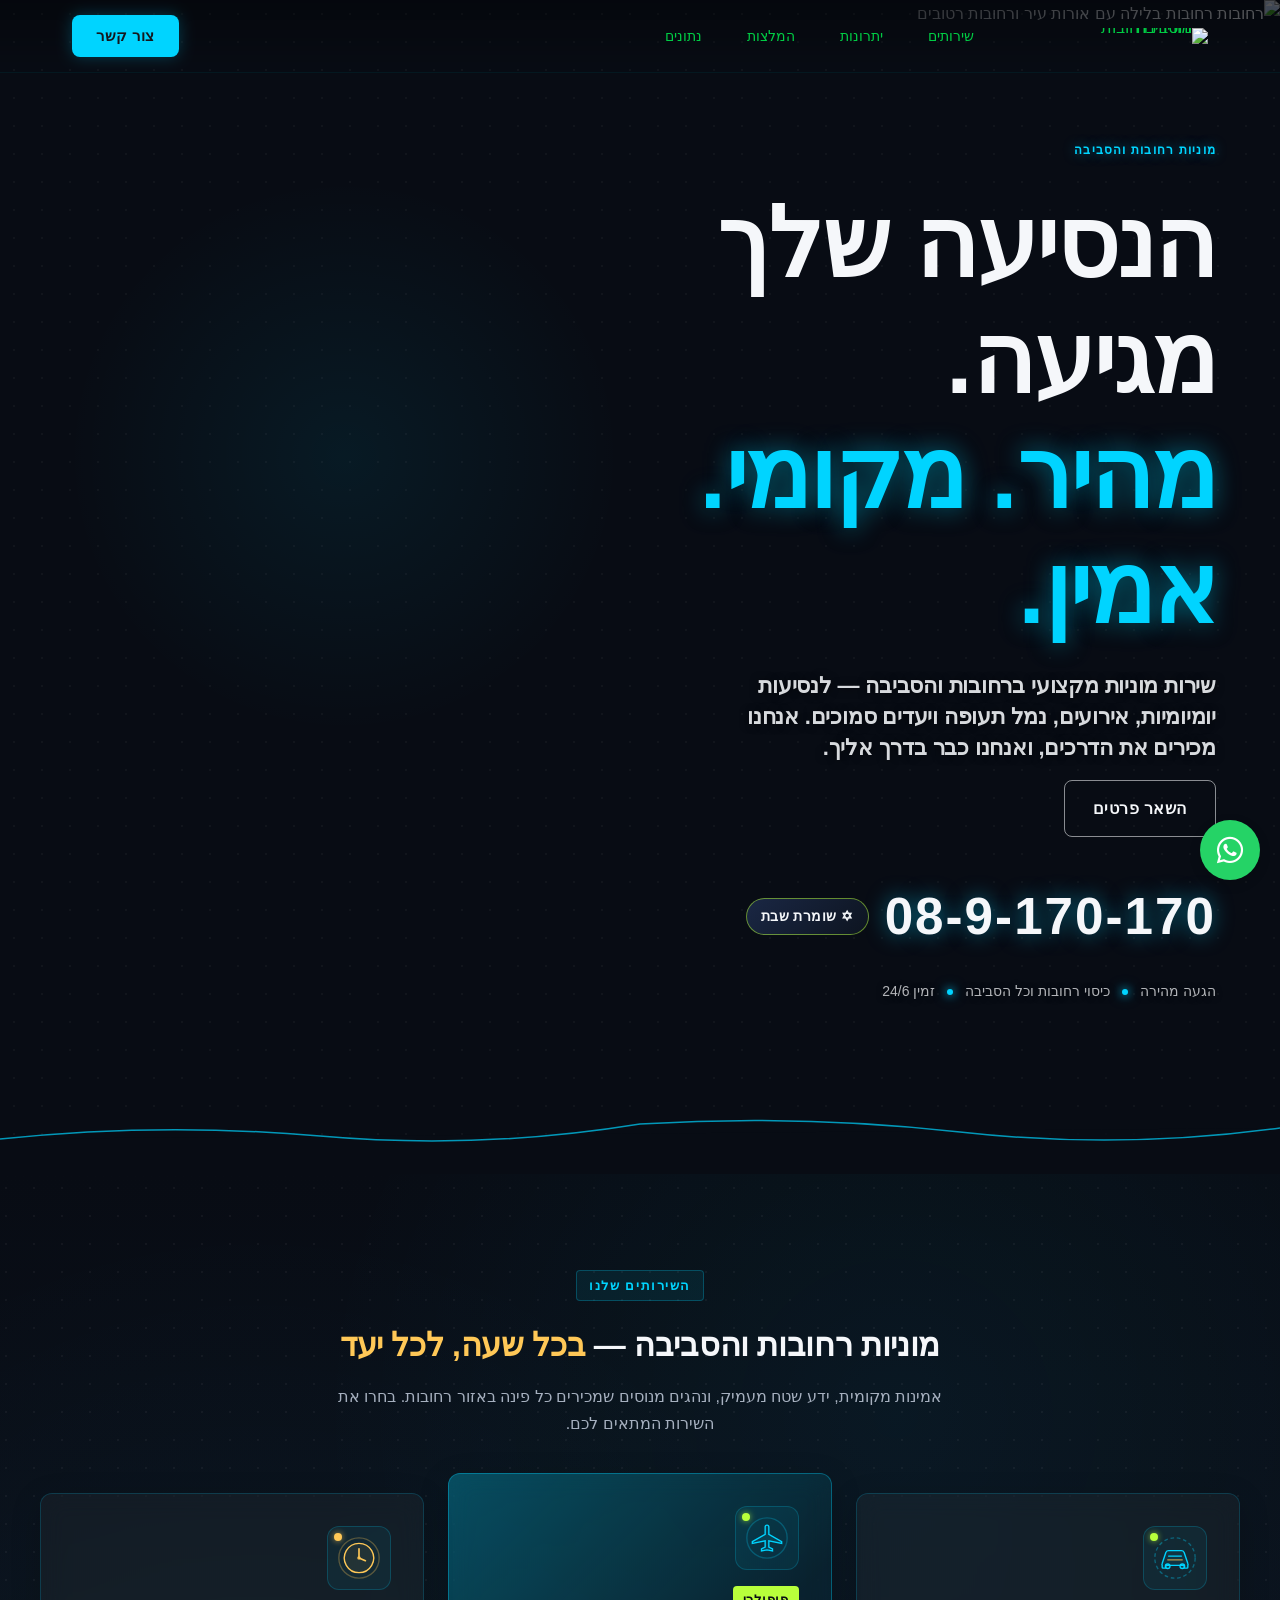
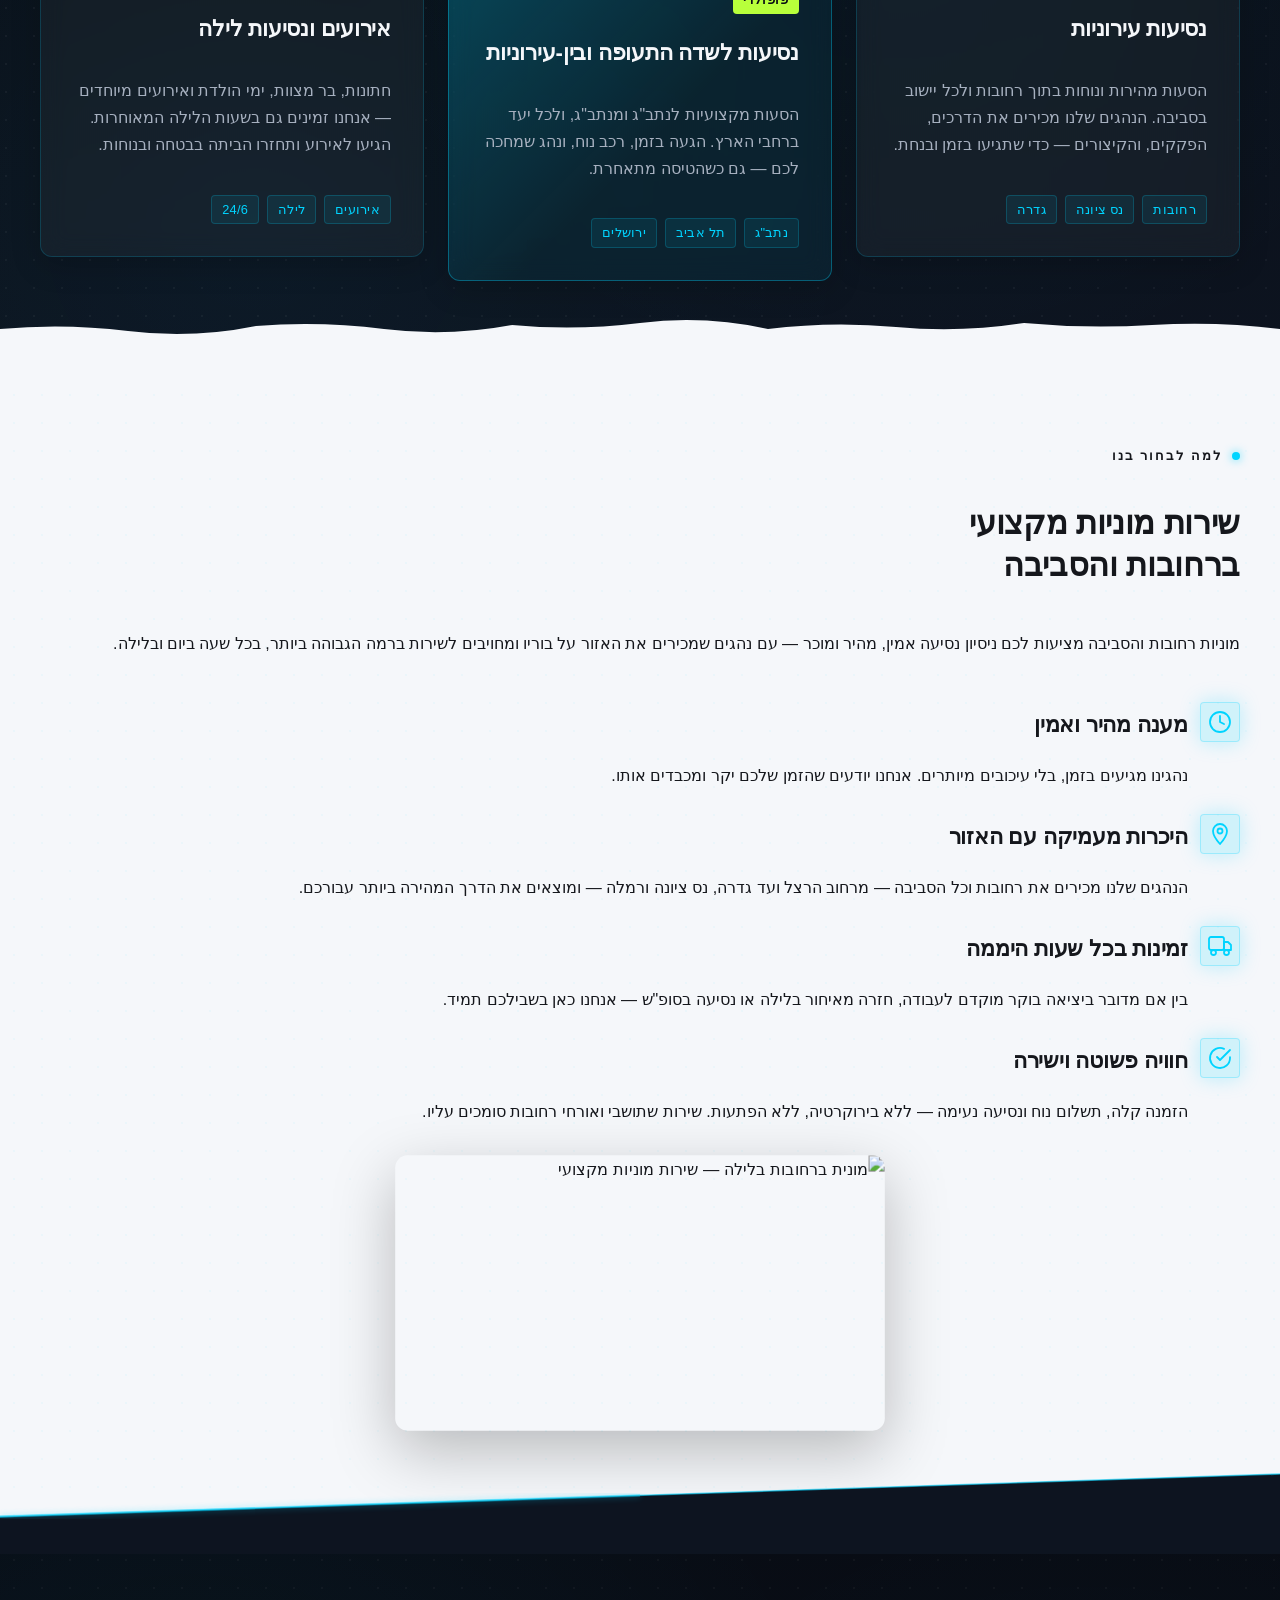
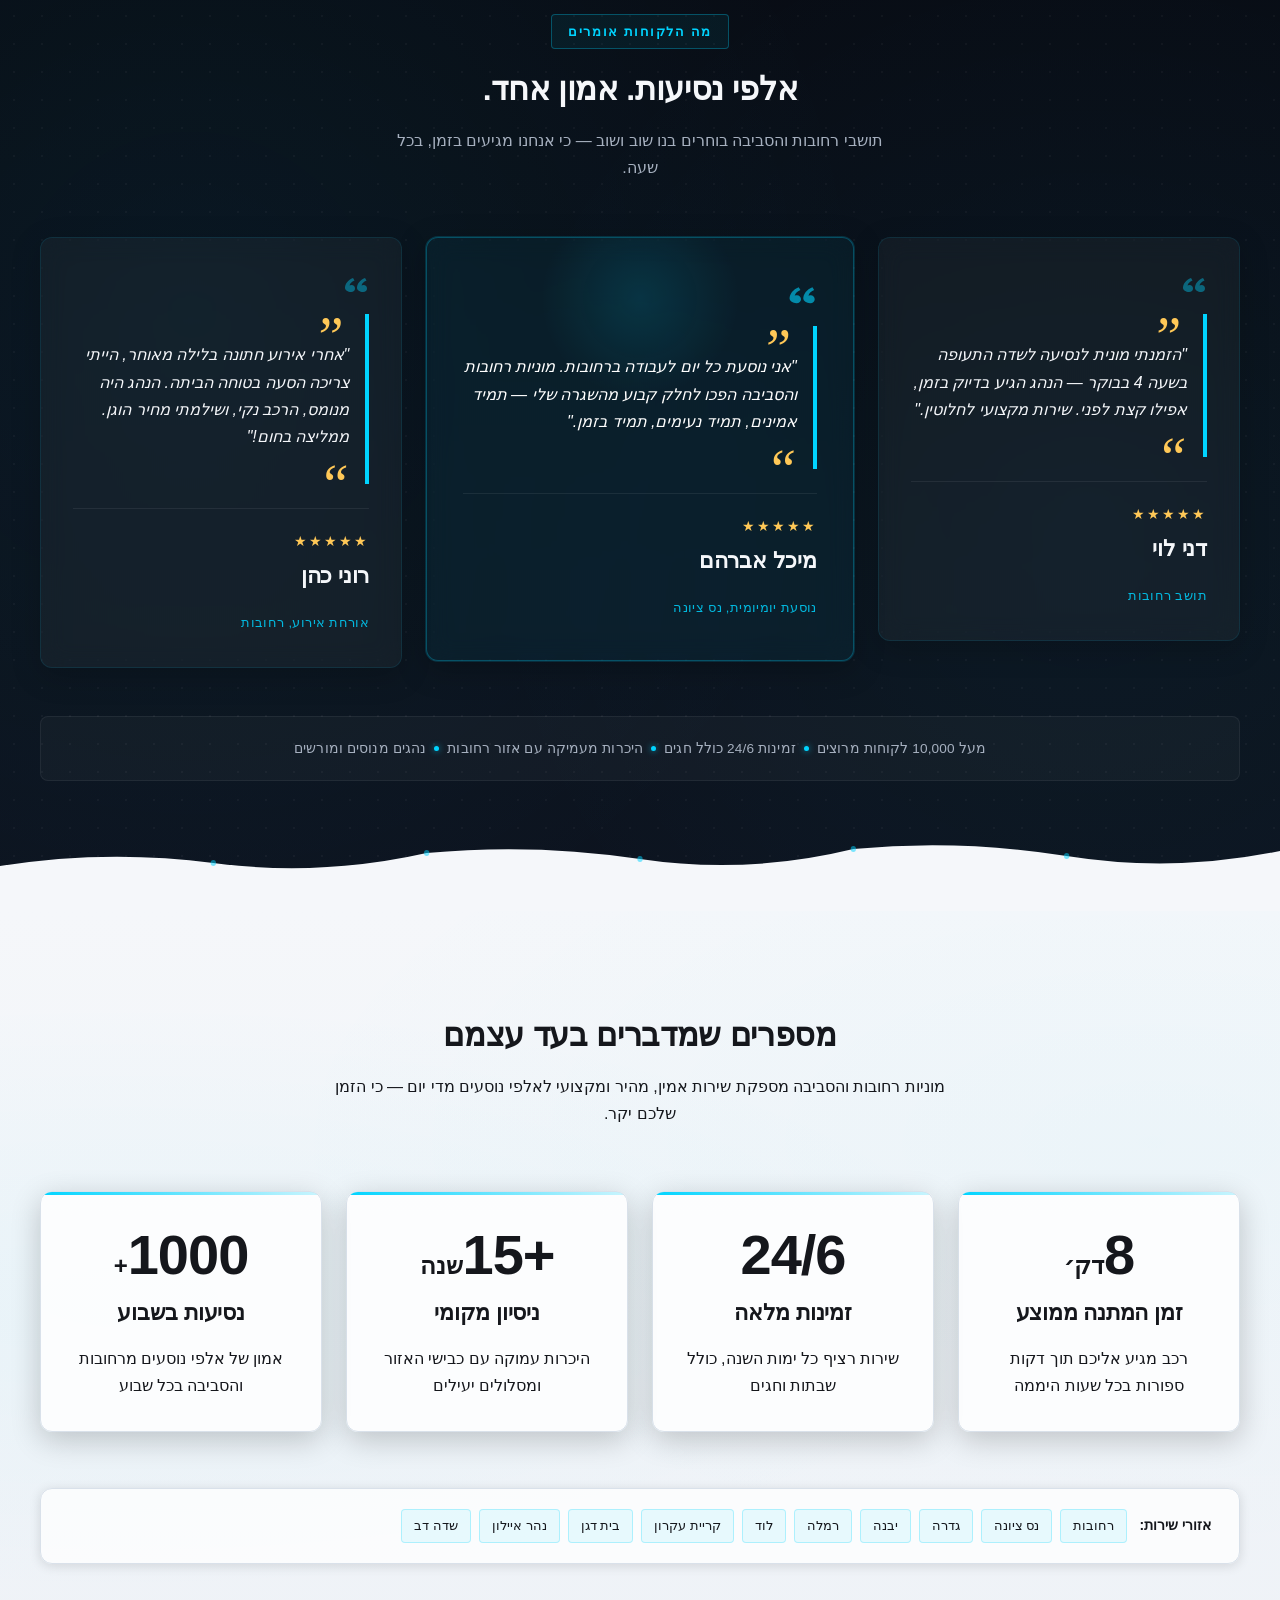
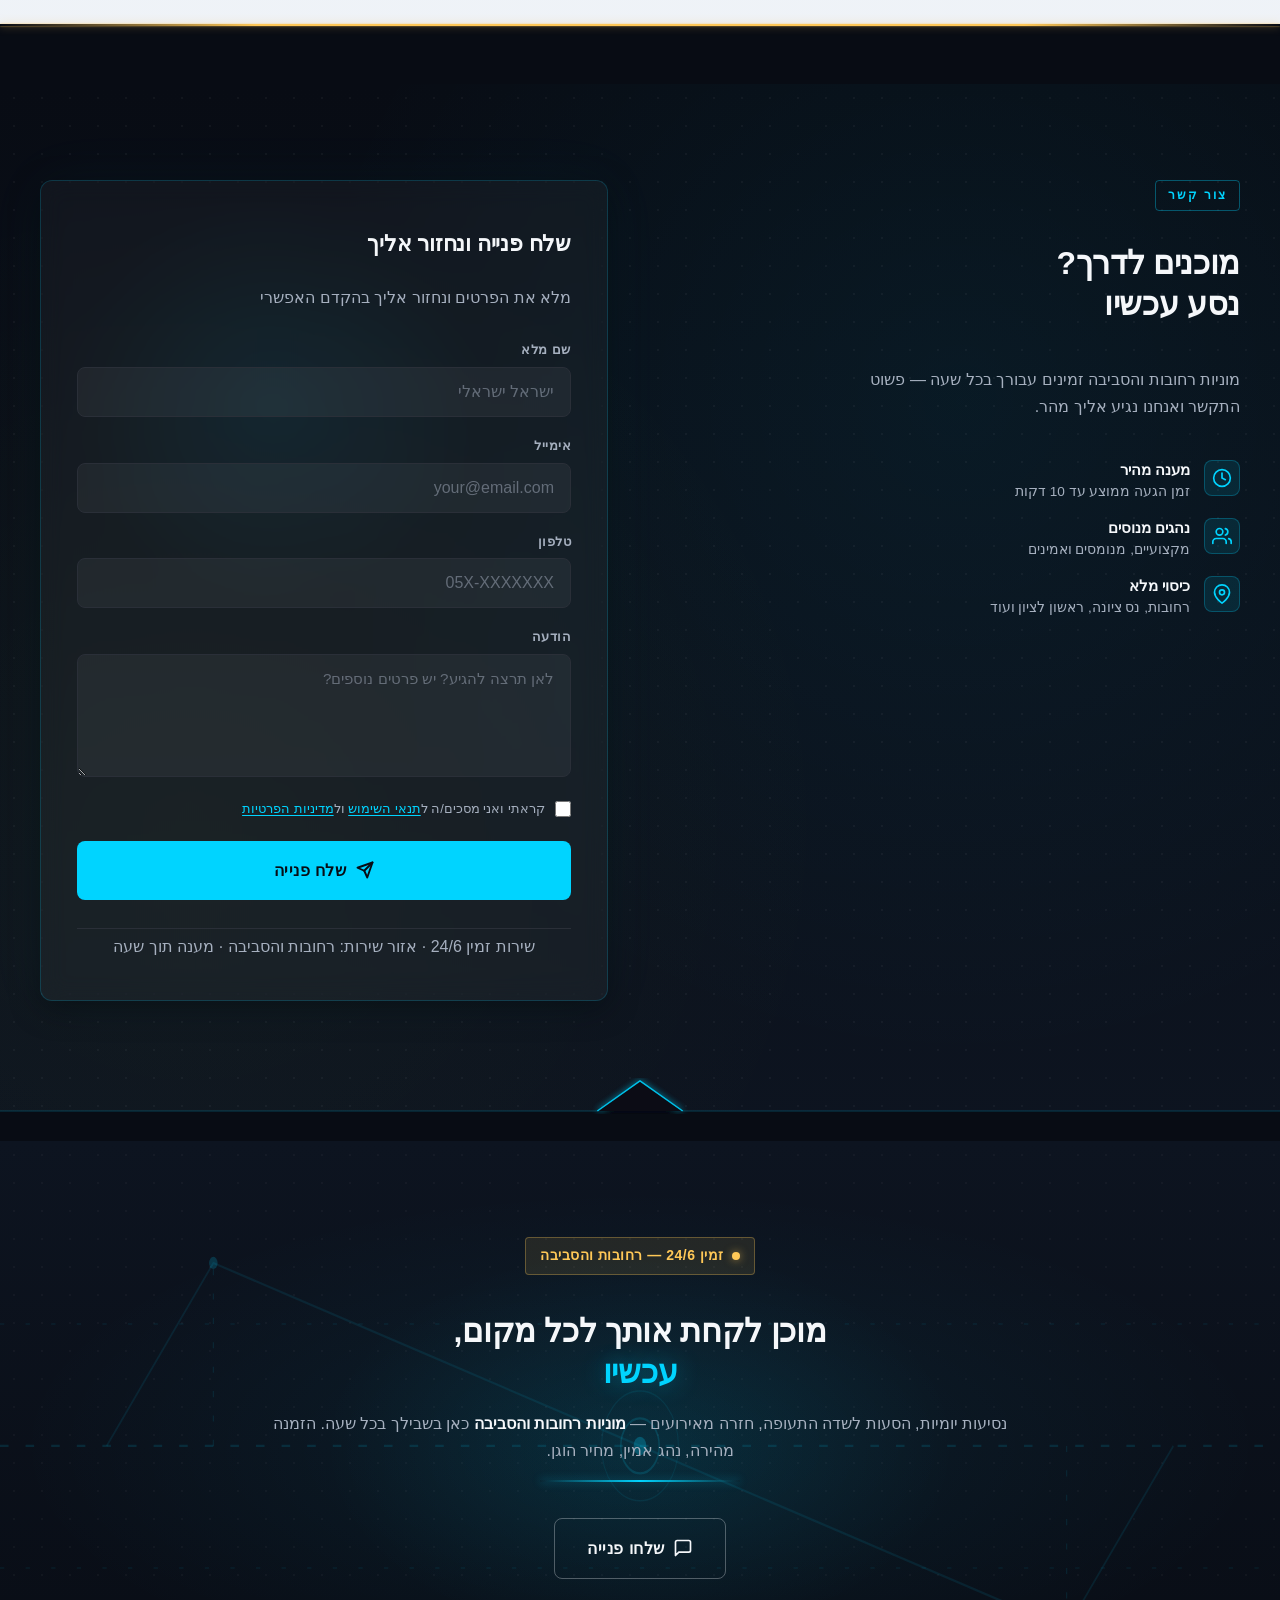
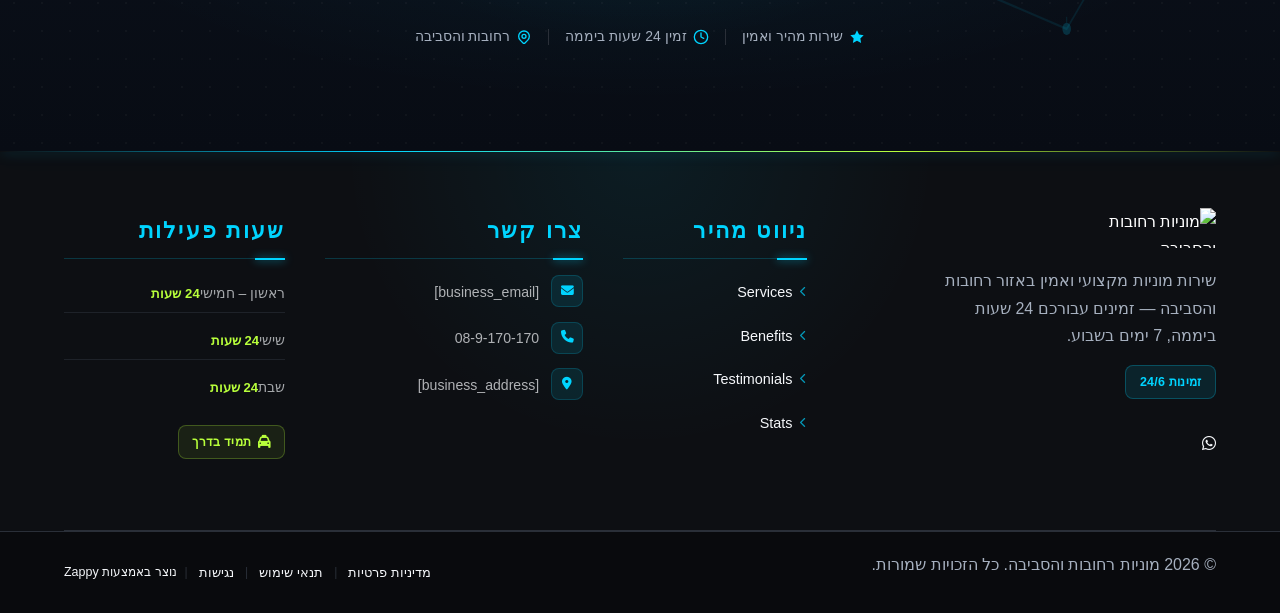
==== commit 9e79a9b7: "Background sync: Progressive GitHub Sync" ====
--- a/public/index.html
+++ b/public/index.html
@@ -1 +1 @@
-<!doctype html><html dir="rtl" lang="he"><head><meta charset="UTF-8"><meta content="width=device-width,initial-scale=1" name="viewport"><meta content="index, follow" name="robots"><title>מוניות רחובות והסביבה — מוניות רחובות והסביבה</title><meta content="A local taxi service operating in Rehovot and the surrounding area, targeting residents and visitors who need reliable transportation. The business serves the l" name="description"><meta content="מוניות רחובות והסביבה" name="keywords"><link href="/assets/favicon.ico" rel="icon" type="image/x-icon"><link href="/assets/favicon-16x16.png" rel="icon" type="image/png" sizes="16x16"><link href="/assets/favicon-32x32.png" rel="icon" type="image/png" sizes="32x32"><link href="/assets/favicon-48x48.png" rel="icon" type="image/png" sizes="48x48"><link href="/assets/favicon-192x192.png" rel="icon" type="image/png" sizes="192x192"><link href="/assets/favicon-512x512.png" rel="icon" type="image/png" sizes="512x512"><link href="/assets/apple-touch-icon.png" rel="apple-touch-icon"><script>!function(){"use strict";var t="457f5f2d-3bb0-4d7f-8b05-cee80ee9c75e",e="https://api.zappy5.com/api/analytics/track",a=18e5,n=2592e6,o=!0,i=!0,r=!0;var s=function(){var e="zappy_visitor_"+t,a=null;try{if(a=localStorage.getItem(e)){var o=JSON.parse(a),i=Date.now();if(i-o.created<n)return o.lastSeen=i,localStorage.setItem(e,JSON.stringify(o)),o.id}}catch(t){console.warn("Zappy Analytics: LocalStorage not available")}var r="zv_"+Date.now()+"_"+Math.random().toString(36).substr(2,9);try{localStorage.setItem(e,JSON.stringify({id:r,created:Date.now(),lastSeen:Date.now()}))}catch(t){}return r}(),c=function(){var e="zappy_session_"+t,n=null;try{if(n=sessionStorage.getItem(e)){var o=JSON.parse(n),i=Date.now();if(i-o.timestamp<a)return o.timestamp=i,sessionStorage.setItem(e,JSON.stringify(o)),o.id}}catch(t){console.warn("Zappy Analytics: SessionStorage not available")}var r="zs_"+Date.now()+"_"+Math.random().toString(36).substr(2,9);try{sessionStorage.setItem(e,JSON.stringify({id:r,timestamp:Date.now()}))}catch(t){}return r}();function l(a,n){n=n||{};var o={website_id:t,event_type:a,page_path:window.location.pathname,referrer:document.referrer||"direct",visitor_id:s,session_id:c,metadata:n};if(navigator.sendBeacon){var i=new Blob([JSON.stringify(o)],{type:"application/json"});navigator.sendBeacon(e,i)}else fetch(e,{method:"POST",headers:{"Content-Type":"application/json"},body:JSON.stringify(o),keepalive:!0}).catch(function(t){console.warn("Zappy Analytics: Failed to track event",t)})}o&&l("pageview",{title:document.title,url:window.location.href}),i&&document.addEventListener("click",function(t){var e=t.target;if("BUTTON"===e.tagName||e.closest("button")){var a="BUTTON"===e.tagName?e:e.closest("button");l("click",{element:"button",text:a.textContent.trim().substring(0,100),id:a.id||null,class:a.className||null})}else if("A"===e.tagName||e.closest("a")){var n="A"===e.tagName?e:e.closest("a");l("navigation",{element:"link",text:n.textContent.trim().substring(0,100),href:n.href,external:n.hostname!==window.location.hostname})}},!0),r&&document.addEventListener("submit",function(t){var e=t.target;l("form_submit",{form_id:e.id||null,form_name:e.name||null,form_action:e.action||null,form_method:e.method||"GET"})},!0);var d=Date.now();window.addEventListener("beforeunload",function(){l("page_unload",{time_on_page:Math.floor((Date.now()-d)/1e3),page_path:window.location.pathname})}),window.zappyAnalytics={track:l,getVisitorId:function(){return s},getSessionId:function(){return c}}}()</script><meta content="מוניות רחובות והסביבה — מוניות רחובות והסביבה" property="og:title"><meta content="A local taxi service operating in Rehovot and the surrounding area, targeting residents and visitors who need reliable transportation. The business serves the l" property="og:description"><meta content="summary_large_image" name="twitter:card"><meta content="מוניות רחובות והסביבה — מוניות רחובות והסביבה" name="twitter:title"><meta content="A local taxi service operating in Rehovot and the surrounding area, targeting residents and visitors who need reliable transportation. The business serves the l" name="twitter:description"><meta content="website" property="og:type"><meta content="he_IL" property="og:locale"><link href="https://cdnjs.cloudflare.com/ajax/libs/font-awesome/6.4.0/css/all.min.css" rel="stylesheet"><style>.skip-link{position:absolute;top:0;left:0;transform:translateY(-200%);padding:12px 18px;background:var(--bg-dark,#1a1a1a);color:var(--text-light,#fff);font-weight:600;border-radius:0 0 8px 0;z-index:10000}.skip-link:focus{transform:none;outline:2px solid var(--ring,#fff);outline-offset:2px}:focus-visible{outline:2px solid var(--ring,currentColor);outline-offset:3px}</style><link href="/assets/favicon.ico" rel="icon" type="image/x-icon"><link href="/assets/favicon-16x16.png" rel="icon" type="image/png" sizes="16x16"><link href="/assets/favicon-32x32.png" rel="icon" type="image/png" sizes="32x32"><link href="/assets/favicon-48x48.png" rel="icon" type="image/png" sizes="48x48"><link href="/assets/favicon-192x192.png" rel="icon" type="image/png" sizes="192x192"><link href="/assets/favicon-512x512.png" rel="icon" type="image/png" sizes="512x512"><link href="/assets/apple-touch-icon.png" rel="apple-touch-icon"><link href="https://cdn.jsdelivr.net/npm/vanilla-cookieconsent@3/dist/cookieconsent.css" rel="stylesheet"><script src="https://cdn.jsdelivr.net/npm/vanilla-cookieconsent@3/dist/cookieconsent.umd.js"></script><script src="https://cdn.jsdelivr.net/gh/mickidum/acc_toolbar/acctoolbar/acctoolbar.min.js"></script><link href="/styles.css" rel="stylesheet"><style id="zappy-dropdown-submenu-styles">#navMenu li:has(.sub-menu),.nav-menu li:has(.sub-menu),.navbar li:has(.sub-menu),nav li:has(.sub-menu){position:relative}#navMenu .sub-menu,.nav-menu .sub-menu,.navbar .sub-menu,nav .sub-menu{display:block!important;position:absolute!important;top:100%;left:0;min-width:220px;background:#fff;border-radius:8px;box-shadow:0 8px 25px rgba(0,0,0,.15);padding:8px 0;opacity:0;visibility:hidden;transform:translateY(10px);transition:all .3s ease;z-index:1000;list-style:none;pointer-events:none}#navMenu li:hover>.sub-menu,.nav-menu li:hover>.sub-menu,.navbar li:hover>.sub-menu,nav li:hover>.sub-menu{opacity:1!important;visibility:visible!important;transform:translateY(0)!important;pointer-events:auto!important}.sub-menu li{list-style:none;margin:0;padding:0}.sub-menu a{display:block!important;padding:10px 16px!important;color:var(--text-dark,#333)!important;font-weight:500;text-decoration:none;white-space:nowrap;transition:background-color .2s}.sub-menu .zappy-nav-child>a{padding-left:28px!important;font-size:.9em!important;opacity:.85!important}[dir=rtl] .sub-menu .zappy-nav-child>a,html[lang=ar] .sub-menu .zappy-nav-child>a,html[lang=he] .sub-menu .zappy-nav-child>a{padding-left:10px!important;padding-right:28px!important}.sub-menu .zappy-nav-parent>a{font-weight:600!important}.sub-menu a:hover{background-color:#f5f5f5}[dir=rtl] .nav-menu .sub-menu,[dir=rtl] .navbar .sub-menu,[dir=rtl] nav .sub-menu,html[lang=ar] .nav-menu .sub-menu,html[lang=ar] .navbar .sub-menu,html[lang=ar] nav .sub-menu,html[lang=he] .nav-menu .sub-menu,html[lang=he] .navbar .sub-menu,html[lang=he] nav .sub-menu{left:auto!important;right:0!important}.sub-menu:empty,.sub-menu:not(:has(li)):not(:has(> a)),.sub-menu:not(:has(li:not(.zappy-hidden-menu-item))):not(:has(> a)){display:none!important;opacity:0!important;visibility:hidden!important;pointer-events:none!important}li:has(.menu-group-title):hover>.sub-menu{opacity:1!important;visibility:visible!important;transform:translateY(0)!important;pointer-events:auto!important}#navMenu>li>.menu-group-title,.nav-menu>li>.menu-group-title{display:inline-block;padding:.5rem 1rem;cursor:default;user-select:none}@media (max-width:768px){#navMenu .sub-menu,.nav-menu .sub-menu,.navbar .sub-menu,nav .sub-menu{position:static!important;transform:none!important;box-shadow:none!important;background:0 0!important;max-height:0;overflow:hidden;opacity:0;visibility:hidden;transition:max-height .3s ease,opacity .3s ease;padding:0!important;border-radius:0!important}#navMenu .sub-menu.mobile-expanded,.nav-menu .sub-menu.mobile-expanded,.navbar .sub-menu.mobile-expanded{max-height:none!important;overflow-y:visible!important;opacity:1!important;visibility:visible!important;padding:8px 0 8px 16px!important}[dir=rtl] .sub-menu.mobile-expanded,html[lang=he] .sub-menu.mobile-expanded{padding:8px 16px 8px 0!important}#navMenu li:hover>.sub-menu,.nav-menu li:hover>.sub-menu,.navbar li:hover>.sub-menu,nav li:hover>.sub-menu{opacity:0;visibility:hidden;pointer-events:none}#navMenu li>.sub-menu.mobile-expanded,.nav-menu li>.sub-menu.mobile-expanded,.navbar li>.sub-menu.mobile-expanded,nav li>.sub-menu.mobile-expanded{opacity:1!important;visibility:visible!important;pointer-events:auto!important}#navMenu li:has(.sub-menu),.nav-menu li:has(.sub-menu),.navbar li:has(.sub-menu),nav li:has(.sub-menu){display:flex!important;flex-wrap:wrap!important;align-items:center!important;position:relative!important;min-height:44px!important}#navMenu li:has(.sub-menu)>a,.nav-menu li:has(.sub-menu)>a,.navbar li:has(.sub-menu)>a,nav li:has(.sub-menu)>a{flex:1!important;min-width:0!important}#navMenu li:has(.sub-menu)>.menu-group-title,.nav-menu li:has(.sub-menu)>.menu-group-title,.navbar li:has(.sub-menu)>.menu-group-title,nav li:has(.sub-menu)>.menu-group-title{flex:1!important;min-width:0!important;padding:0!important;line-height:inherit!important}#navMenu li:has(.sub-menu)>.sub-menu,.nav-menu li:has(.sub-menu)>.sub-menu,.navbar li:has(.sub-menu)>.sub-menu,nav li:has(.sub-menu)>.sub-menu{flex-basis:100%!important;width:100%!important}#navMenu li:has(.sub-menu)>a [class*=arrow],#navMenu li:has(.sub-menu)>a [class*=chevron],.nav-menu li:has(.sub-menu)>a .fa-angle-down,.nav-menu li:has(.sub-menu)>a .fa-chevron-down,.nav-menu li:has(.sub-menu)>a [class*=arrow],.nav-menu li:has(.sub-menu)>a [class*=chevron],nav li:has(.sub-menu)>a [class*=arrow],nav li:has(.sub-menu)>a [class*=chevron]{display:none!important;visibility:hidden!important}.mobile-submenu-toggle{display:flex!important;align-items:center!important;justify-content:center!important;width:44px!important;height:auto!important;background:0 0!important;border:none!important;cursor:pointer!important;color:var(--text-light)!important;position:static!important;flex-shrink:0!important;align-self:stretch!important;z-index:2!important;padding:0!important;margin:0!important}.mobile-submenu-toggle::after{content:''!important;width:0!important;height:0!important;border-left:6px solid transparent!important;border-right:6px solid transparent!important;border-top:7px solid currentColor!important;transition:transform .3s ease!important}.mobile-submenu-toggle.expanded::after{transform:rotate(180deg)!important}.sub-menu a{padding:10px 0!important;display:block!important;color:var(--text-light)!important;white-space:normal!important}.sub-menu .zappy-nav-child>a{padding-left:28px!important;font-size:.9em!important;opacity:.85!important}[dir=rtl] .sub-menu .zappy-nav-child>a,html[lang=ar] .sub-menu .zappy-nav-child>a,html[lang=he] .sub-menu .zappy-nav-child>a{padding-left:0!important;padding-right:28px!important}.sub-menu .zappy-nav-parent>a{font-weight:600!important}#navMenu.active,.nav-menu.active{max-width:100vw!important;overflow-x:hidden!important;box-sizing:border-box!important}.navbar .sub-menu li a,.zappy-products-dropdown .sub-menu a,nav.navbar .sub-menu li a{color:var(--text-light)!important}}@media (min-width:769px){.mobile-submenu-toggle{display:none!important}}</style><style id="zappy-widget-visibility">html[dir=rtl] .whatsapp-float{right:20px!important;left:auto!important}html:not([dir]) .whatsapp-float,html[dir=ltr] .whatsapp-float{left:20px!important;right:auto!important}html[dir=rtl] #mic-access-tool-general-button,html[dir=rtl] #mic-init-access-tool #mic-access-tool-general-button,html[dir=rtl] #mic-init-access-tool .mic-access-tool-general-button,html[dir=rtl] ._access-icon,html[dir=rtl] .mic-access-tool-general-button{left:20px!important;right:auto!important}html:not([dir]) #mic-access-tool-general-button,html:not([dir]) #mic-init-access-tool #mic-access-tool-general-button,html:not([dir]) #mic-init-access-tool .mic-access-tool-general-button,html:not([dir]) ._access-icon,html:not([dir]) .mic-access-tool-general-button,html[dir=ltr] #mic-access-tool-general-button,html[dir=ltr] #mic-init-access-tool #mic-access-tool-general-button,html[dir=ltr] #mic-init-access-tool .mic-access-tool-general-button,html[dir=ltr] ._access-icon,html[dir=ltr] .mic-access-tool-general-button{right:20px!important;left:auto!important}@media (max-width:768px){.whatsapp-float{display:flex!important}}@media (min-width:769px){.whatsapp-float{display:flex!important}}@media (max-width:768px){#mic-access-tool-general-button,#mic-init-access-tool #mic-access-tool-general-button,#mic-init-access-tool .mic-access-tool-general-button,._access-icon,.mic-access-tool-general-button{display:flex!important;visibility:visible!important;opacity:1!important;pointer-events:auto!important}#mic-access-tool-box.opened-mic-access-tool,#mic-init-access-tool #mic-access-tool-box.opened-mic-access-tool,.mic-access-tool-box.opened-mic-access-tool{visibility:visible!important;opacity:1!important;pointer-events:auto!important}}@media (min-width:769px){#mic-access-tool-general-button,#mic-init-access-tool #mic-access-tool-general-button,#mic-init-access-tool .mic-access-tool-general-button,._access-icon,.mic-access-tool-general-button{display:flex!important;visibility:visible!important;opacity:1!important;pointer-events:auto!important}#mic-access-tool-box.opened-mic-access-tool,#mic-init-access-tool #mic-access-tool-box.opened-mic-access-tool,.mic-access-tool-box.opened-mic-access-tool{visibility:visible!important;opacity:1!important;pointer-events:auto!important}}</style></head><body><a href="#main" class="skip-link">דלג לתוכן הראשי</a><nav class="navbar" dir="rtl"><button class="mobile-toggle" aria-label="Menu" id="mobileToggle"><svg viewBox="0 0 24 24" fill="none" height="24" width="24" class="hamburger-icon"><path d="M3 12h18M3 6h18M3 18h18" stroke="currentColor" stroke-width="2" stroke-linecap="round"></path></svg> <svg viewBox="0 0 24 24" fill="none" height="24" width="24" class="close-icon" style="display:none"><path d="M18 6L6 18M6 6l12 12" stroke="currentColor" stroke-width="2" stroke-linecap="round"></path></svg></button> <button class="phone-header-btn" aria-label="Call" data-phone="089170170"><svg viewBox="0 0 24 24" fill="currentColor" height="20" width="20"><path d="M22 16.92v3a2 2 0 0 1-2.18 2 19.79 19.79 0 0 1-8.63-3.07 19.5 19.5 0 0 1-6-6 19.79 19.79 0 0 1-3.07-8.67A2 2 0 0 1 4.11 2h3a2 2 0 0 1 2 1.72 12.84 12.84 0 0 0 .7 2.81 2 2 0 0 1-.45 2.11L8.09 9.91a16 16 0 0 0 6 6l1.27-1.27a2 2 0 0 1 2.11-.45 12.84 12.84 0 0 0 2.81.7A2 2 0 0 1 22 16.92z"></path></svg></button><div class="nav-container"><div class="nav-right-group"><div class="nav-brand"><a href="/" class="logo-link"><img alt="מוניות רחובות והסביבה" src="/assets/site-----image-1.webp" class="logo"></a></div><ul class="nav-menu" id="navMenu"><li><a href="#services">שירותים</a></li><li><a href="#benefits">יתרונות</a></li><li><a href="#testimonials">המלצות</a></li><li><a href="#stats">נתונים</a></li></ul></div><div class="nav-cta-container"><a href="#contact" class="nav-cta-btn">צור קשר</a></div></div></nav><script></script><main id="main"><section class="index-hero-section" data-band-index="0" data-layout-spec="בית-hero" dir="rtl" id="hero" data-hero-type="fullscreen-scrim"><div class="index-hero-bg"><img alt="רחובות רחובות בלילה עם אורות עיר ורחובות רטובים" src="/assets/site-index-hero-image-1.webp" data-context="Cinematic night-time street-level view of Rehovot city streets, Israel. Wet asphalt reflecting city lights and neon signs in cyan and amber. Blurred taxi cab headlights in motion on a main boulevard. Urban skyline with glowing building windows in the background. Moody, premium, nocturnal atmosphere with deep blue-black tones and electric cyan light trails. Photorealistic, high resolution, wide-angle lens." data-placeholder="index-hero-image-1" height="1080" loading="eager" width="1920" data-hero-bg="true" fetchpriority="high"></div><div class="index-hero-scrim" aria-hidden="true"></div><div class="index-hero-glow-decoration" aria-hidden="true"></div><div class="index-hero-dot-grid" aria-hidden="true"></div><div class="index-hero-container"><div class="index-hero-content"><span class="index-hero-eyebrow">מוניות רחובות והסביבה</span><h1 class="index-hero-headline">הנסיעה שלך מגיעה.<br><span class="index-hero-headline-accent">מהיר. מקומי. אמין.</span></h1><h3 class="index-hero-subtitle">שירות מוניות מקצועי ברחובות והסביבה — לנסיעות יומיומיות, אירועים, נמל תעופה ויעדים סמוכים. אנחנו מכירים את הדרכים, ואנחנו כבר בדרך אליך.</h3><div class="index-hero-ctas"><a href="#contact" class="index-hero-btn-secondary">השאר פרטים</a></div><div class="index-hero-phone-block"><a href="tel:0891701700" class="index-hero-phone-number">08-9-170-170</a> <span class="index-hero-shabbat-badge">✡ שומרת שבת</span></div><div class="index-hero-trust"><span class="index-hero-trust-item">הגעה מהירה</span> <span class="index-hero-trust-dot" aria-hidden="true"></span> <span class="index-hero-trust-item">כיסוי רחובות וכל הסביבה</span> <span class="index-hero-trust-dot" aria-hidden="true"></span> <span class="index-hero-trust-item">זמין 24/6</span></div></div></div><div class="index-hero-divider-wrapper"><svg viewBox="0 0 1440 90" aria-hidden="true" xmlns="http://www.w3.org/2000/svg" data-no-icon-edit="true" preserveAspectRatio="none"><path d="M0,90 L0,55 Q180,38 360,52 T720,40 Q900,30 1080,48 T1440,44 L1440,90 Z" fill="#080C14"></path><path d="M0,55 Q180,38 360,52 T720,40 Q900,30 1080,48 T1440,44" fill="#080C14" opacity="0.7" stroke="#00D4FF" stroke-width="1.5"></path></svg></div></section><section class="index-services-section" data-band-index="1" data-layout-spec="בית-services" dir="rtl" id="services"><div class="index-services-section__dot-grid" aria-hidden="true"></div><div class="index-services-section__container"><div class="index-services-section__intro"><span class="index-services-section__label">השירותים שלנו</span><h2 class="index-services-section__heading">מוניות רחובות והסביבה — <em>בכל שעה, לכל יעד</em></h2><p class="index-services-section__subtext">אמינות מקומית, ידע שטח מעמיק, ונהגים מנוסים שמכירים כל פינה באזור רחובות. בחרו את השירות המתאים לכם.</p></div><div class="index-services-section__grid"><article class="index-services-section__card"><div class="index-services-section__card-icon-wrap"><svg viewBox="0 0 48 48" fill="none" height="44" width="44" data-element-type="icon" data-icon-type="svg" aria-hidden="true" xmlns="http://www.w3.org/2000/svg"><circle cx="24" cy="24" r="22" opacity="0.35" stroke="var(--primary)" stroke-width="1.5" stroke-dasharray="4 3"></circle><path d="M10 30 L14 18 Q15 16 17 16 L31 16 Q33 16 34 18 L38 30 Q38.5 31 38 32 L38 34 Q38 35 37 35 L35 35 Q34 35 34 34 L34 32 L14 32 L14 34 Q14 35 13 35 L11 35 Q10 35 10 34 L10 32 Q9.5 31 10 30Z" fill="rgba(0,212,255,0.07)" stroke="var(--primary)" stroke-width="1.5"></path><circle cx="16" cy="33" r="2.5" fill="rgba(0,212,255,0.12)" stroke="var(--primary)" stroke-width="1.5"></circle><circle cx="32" cy="33" r="2.5" fill="rgba(0,212,255,0.12)" stroke="var(--primary)" stroke-width="1.5"></circle><path d="M17 22 L31 22" stroke="var(--primary)" stroke-width="1.2" stroke-linecap="round"></path><path d="M16 26 L32 26" stroke="var(--accent)" stroke-width="1.2" stroke-linecap="round" opacity="0.7"></path></svg> <span class="index-services-section__availability-dot" aria-hidden="true"></span></div><h3 class="index-services-section__card-title">נסיעות עירוניות</h3><p class="index-services-section__card-text">הסעות מהירות ונוחות בתוך רחובות ולכל יישוב בסביבה. הנהגים שלנו מכירים את הדרכים, הפקקים, והקיצורים — כדי שתגיעו בזמן ובנחת.</p><div class="index-services-section__card-footer"><span class="index-services-section__tag">רחובות</span> <span class="index-services-section__tag">נס ציונה</span> <span class="index-services-section__tag">גדרה</span></div></article><article class="index-services-section__card index-services-section__card--featured"><div class="index-services-section__card-icon-wrap"><svg viewBox="0 0 48 48" fill="none" height="44" width="44" data-element-type="icon" data-icon-type="svg" aria-hidden="true" xmlns="http://www.w3.org/2000/svg"><circle cx="24" cy="24" r="22" opacity="0.25" stroke="var(--primary)" stroke-width="1.5"></circle><path d="M8 28 L22 20 L22 12 Q22 10 24 10 Q26 10 26 12 L26 20 L40 28 L40 30 L26 27 L26 34 L30 36 L30 38 L24 37 L18 38 L18 36 L22 34 L22 27 L8 30 Z" fill="rgba(0,212,255,0.09)" stroke="var(--primary)" stroke-width="1.5"></path></svg> <span class="index-services-section__availability-dot" aria-hidden="true"></span></div><div class="index-services-section__card-badge">פופולרי</div><h3 class="index-services-section__card-title">נסיעות לשדה התעופה ובין-עירוניות</h3><p class="index-services-section__card-text">הסעות מקצועיות לנתב"ג ומנתב"ג, ולכל יעד ברחבי הארץ. הגעה בזמן, רכב נוח, ונהג שמחכה לכם — גם כשהטיסה מתאחרת.</p><div class="index-services-section__card-footer"><span class="index-services-section__tag">נתב"ג</span> <span class="index-services-section__tag">תל אביב</span> <span class="index-services-section__tag">ירושלים</span></div></article><article class="index-services-section__card"><div class="index-services-section__card-icon-wrap"><svg viewBox="0 0 48 48" fill="none" height="44" width="44" data-element-type="icon" data-icon-type="svg" aria-hidden="true" xmlns="http://www.w3.org/2000/svg"><circle cx="24" cy="24" r="22" opacity="0.3" stroke="var(--accent)" stroke-width="1.5"></circle><path d="M24 8 A16 16 0 1 1 23.99 8 Z" fill="rgba(255,200,87,0.07)" stroke="var(--accent)" stroke-width="1.5" stroke-linecap="round"></path><path d="M24 14 L24 24 L31 27" stroke="var(--accent)" stroke-width="1.8" stroke-linecap="round" stroke-linejoin="round"></path><circle cx="24" cy="24" r="2" fill="var(--accent)" opacity="0.8"></circle></svg> <span class="index-services-section__availability-dot index-services-section__availability-dot--amber" aria-hidden="true"></span></div><h3 class="index-services-section__card-title">אירועים ונסיעות לילה</h3><p class="index-services-section__card-text">חתונות, בר מצוות, ימי הולדת ואירועים מיוחדים — אנחנו זמינים גם בשעות הלילה המאוחרות. הגיעו לאירוע ותחזרו הביתה בבטחה ובנוחות.</p><div class="index-services-section__card-footer"><span class="index-services-section__tag">אירועים</span> <span class="index-services-section__tag">לילה</span> <span class="index-services-section__tag">24/7</span></div></article></div></div><div class="index-services-section__divider-wrapper" aria-hidden="true"><svg viewBox="0 0 1200 80" aria-hidden="true" xmlns="http://www.w3.org/2000/svg" data-no-icon-edit="true" preserveAspectRatio="none"><defs><linearGradient id="svcDividerGrad" x1="0" x2="0" y1="0" y2="1"><stop offset="0%" stop-color="transparent"></stop><stop offset="100%" stop-color="var(--bg-light)"></stop></linearGradient></defs><path d="M0,80 L0,28 Q60,22 120,30 T240,25 Q300,20 360,28 T480,24 Q540,30 600,22 T720,28 Q780,20 840,26 T960,22 Q1020,28 1080,24 T1200,28 L1200,80 Z" fill="var(--bg-light)"></path></svg></div></section><section class="index-benefits-section" data-band-index="2" data-layout-spec="בית-benefits" dir="rtl" id="benefits"><div class="index-benefits-dot-grid" aria-hidden="true"></div><div class="index-benefits-container"><div class="index-benefits-content"><div class="index-benefits-label"><span class="index-benefits-label-dot"></span> <span>למה לבחור בנו</span></div><h2 class="index-benefits-heading">שירות מוניות מקצועי<br><span class="index-benefits-heading-accent">ברחובות והסביבה</span></h2><p class="index-benefits-intro">מוניות רחובות והסביבה מציעות לכם ניסיון נסיעה אמין, מהיר ומוכר — עם נהגים שמכירים את האזור על בוריו ומחויבים לשירות ברמה הגבוהה ביותר, בכל שעה ביום ובלילה.</p><ul class="index-benefits-list"><li class="index-benefits-item"><div class="index-benefits-icon-wrap"><svg viewBox="0 0 24 24" fill="none" height="24" width="24" data-element-type="icon" data-icon-type="svg" aria-hidden="true" stroke="currentColor" stroke-linecap="round" stroke-linejoin="round" stroke-width="1.8" xmlns="http://www.w3.org/2000/svg"><circle cx="12" cy="12" r="10"></circle><polyline points="12 6 12 12 16 14"></polyline></svg></div><div class="index-benefits-item-content"><h3 class="index-benefits-item-title">מענה מהיר ואמין</h3><p class="index-benefits-item-desc">נהגינו מגיעים בזמן, בלי עיכובים מיותרים. אנחנו יודעים שהזמן שלכם יקר ומכבדים אותו.</p></div></li><li class="index-benefits-item"><div class="index-benefits-icon-wrap"><svg viewBox="0 0 24 24" fill="none" height="24" width="24" data-element-type="icon" data-icon-type="svg" aria-hidden="true" stroke="currentColor" stroke-linecap="round" stroke-linejoin="round" stroke-width="1.8" xmlns="http://www.w3.org/2000/svg"><path d="M12 2C8.13 2 5 5.13 5 9c0 5.25 7 13 7 13s7-7.75 7-13c0-3.87-3.13-7-7-7z"></path><circle cx="12" cy="9" r="2.5"></circle></svg></div><div class="index-benefits-item-content"><h3 class="index-benefits-item-title">היכרות מעמיקה עם האזור</h3><p class="index-benefits-item-desc">הנהגים שלנו מכירים את רחובות וכל הסביבה — מרחוב הרצל ועד גדרה, נס ציונה ורמלה — ומוצאים את הדרך המהירה ביותר עבורכם.</p></div></li><li class="index-benefits-item"><div class="index-benefits-icon-wrap"><svg viewBox="0 0 24 24" fill="none" height="24" width="24" data-element-type="icon" data-icon-type="svg" aria-hidden="true" stroke="currentColor" stroke-linecap="round" stroke-linejoin="round" stroke-width="1.8" xmlns="http://www.w3.org/2000/svg"><rect height="13" rx="2" width="15" x="1" y="3"></rect><path d="M16 8h4l3 3v5h-7V8z"></path><circle cx="5.5" cy="18.5" r="2.5"></circle><circle cx="18.5" cy="18.5" r="2.5"></circle></svg></div><div class="index-benefits-item-content"><h3 class="index-benefits-item-title">זמינות בכל שעות היממה</h3><p class="index-benefits-item-desc">בין אם מדובר ביציאה בוקר מוקדם לעבודה, חזרה מאיחור בלילה או נסיעה בסופ"ש — אנחנו כאן בשבילכם תמיד.</p></div></li><li class="index-benefits-item"><div class="index-benefits-icon-wrap"><svg viewBox="0 0 24 24" fill="none" height="24" width="24" data-element-type="icon" data-icon-type="svg" aria-hidden="true" stroke="currentColor" stroke-linecap="round" stroke-linejoin="round" stroke-width="1.8" xmlns="http://www.w3.org/2000/svg"><path d="M22 11.08V12a10 10 0 1 1-5.93-9.14"></path><polyline points="22 4 12 14.01 9 11.01"></polyline></svg></div><div class="index-benefits-item-content"><h3 class="index-benefits-item-title">חוויה פשוטה וישירה</h3><p class="index-benefits-item-desc">הזמנה קלה, תשלום נוח ונסיעה נעימה — ללא בירוקרטיה, ללא הפתעות. שירות שתושבי ואורחי רחובות סומכים עליו.</p></div></li></ul></div><div class="index-benefits-image-col"><div class="index-benefits-image-frame"><img alt="מונית ברחובות בלילה — שירות מוניות מקצועי" src="/assets/site-index-benefits-image-1.webp" class="index-benefits-photo" data-context="A cinematic nighttime photo of a yellow Israeli taxi cab parked on a quiet urban street in Rehovot, Israel. Wet asphalt reflecting streetlights and neon signs, creating a moody atmospheric glow. The taxi is clean and professional, shot from a slightly low angle to emphasize the vehicle. Background shows local Israeli storefronts with Hebrew signage, palm trees, and urban street lighting creating warm amber and cool cyan light trails. Photography style: sharp, documentary, premium editorial quality." data-placeholder="index-benefits-image-1" decoding="async" height="750" loading="lazy" width="600"><div class="index-benefits-backplate" aria-hidden="true"></div><div class="index-benefits-image-accent" aria-hidden="true"></div></div></div></div><div class="index-benefits-divider-wrapper" aria-hidden="true"><svg viewBox="0 0 1200 90" aria-hidden="true" xmlns="http://www.w3.org/2000/svg" data-no-icon-edit="true" preserveAspectRatio="none"><path d="M0,90 L0,55 L1200,15 L1200,90 Z" fill="#0D1420"></path><line x1="0" x2="1200" y1="55" y2="15" opacity="0.6" stroke="var(--primary)" stroke-width="1.5"></line><defs><filter id="ib-glow"><feGaussianBlur result="blur" stdDeviation="3"></feGaussianBlur><feMerge><feMergeNode in="blur"></feMergeNode><feMergeNode in="SourceGraphic"></feMergeNode></feMerge></filter></defs><line x1="0" x2="600" y1="55" y2="35" opacity="0.35" stroke="var(--primary)" stroke-width="2.5" filter="url(#ib-glow)"></line></svg></div></section><section class="index-testimonials-section" data-band-index="3" data-layout-spec="בית-testimonials" dir="rtl" id="testimonials"><div class="its-dot-grid" aria-hidden="true"></div><div class="its-container"><div class="its-intro"><span class="its-eyebrow">מה הלקוחות אומרים</span><h2 class="its-heading">אלפי נסיעות. אמון אחד.</h2><p class="its-subheading">תושבי רחובות והסביבה בוחרים בנו שוב ושוב — כי אנחנו מגיעים בזמן, בכל שעה.</p></div><div class="its-grid"><article class="its-card its-card--side"><div class="its-quote-icon" aria-hidden="true"><svg viewBox="0 0 28 28" fill="none" height="28" width="28" data-element-type="icon" data-icon-type="svg" xmlns="http://www.w3.org/2000/svg"><path d="M4 18C4 14 7 10 12 8L13.5 10.5C10.5 11.8 9 13.5 8.5 15.5C9 15.2 9.5 15 10.5 15C12.5 15 14 16.5 14 18.5C14 20.5 12.5 22 10 22C7 22 4 20 4 18ZM16 18C16 14 19 10 24 8L25.5 10.5C22.5 11.8 21 13.5 20.5 15.5C21 15.2 21.5 15 22.5 15C24.5 15 26 16.5 26 18.5C26 20.5 24.5 22 22 22C19 22 16 20 16 18Z" fill="currentColor" opacity="0.4"></path></svg></div><blockquote class="its-quote"><p>"הזמנתי מונית לנסיעה לשדה התעופה בשעה 4 בבוקר — הנהג הגיע בדיוק בזמן, אפילו קצת לפני. שירות מקצועי לחלוטין."</p></blockquote><footer class="its-card-footer"><div class="its-stars" aria-label="דירוג 5 כוכבים"><span>★★★★★</span></div><h3 class="its-name">דני לוי</h3><span class="its-context">תושב רחובות</span></footer></article><article class="its-card its-card--center"><div class="its-card-glow" aria-hidden="true"></div><div class="its-quote-icon" aria-hidden="true"><svg viewBox="0 0 28 28" fill="none" height="32" width="32" data-element-type="icon" data-icon-type="svg" xmlns="http://www.w3.org/2000/svg"><path d="M4 18C4 14 7 10 12 8L13.5 10.5C10.5 11.8 9 13.5 8.5 15.5C9 15.2 9.5 15 10.5 15C12.5 15 14 16.5 14 18.5C14 20.5 12.5 22 10 22C7 22 4 20 4 18ZM16 18C16 14 19 10 24 8L25.5 10.5C22.5 11.8 21 13.5 20.5 15.5C21 15.2 21.5 15 22.5 15C24.5 15 26 16.5 26 18.5C26 20.5 24.5 22 22 22C19 22 16 20 16 18Z" fill="currentColor" opacity="0.6"></path></svg></div><blockquote class="its-quote its-quote--featured"><p>"אני נוסעת כל יום לעבודה ברחובות. מוניות רחובות והסביבה הפכו לחלק קבוע מהשגרה שלי — תמיד אמינים, תמיד נעימים, תמיד בזמן."</p></blockquote><footer class="its-card-footer"><div class="its-stars" aria-label="דירוג 5 כוכבים"><span>★★★★★</span></div><h3 class="its-name">מיכל אברהם</h3><span class="its-context">נוסעת יומיומית, נס ציונה</span></footer></article><article class="its-card its-card--side"><div class="its-quote-icon" aria-hidden="true"><svg viewBox="0 0 28 28" fill="none" height="28" width="28" data-element-type="icon" data-icon-type="svg" xmlns="http://www.w3.org/2000/svg"><path d="M4 18C4 14 7 10 12 8L13.5 10.5C10.5 11.8 9 13.5 8.5 15.5C9 15.2 9.5 15 10.5 15C12.5 15 14 16.5 14 18.5C14 20.5 12.5 22 10 22C7 22 4 20 4 18ZM16 18C16 14 19 10 24 8L25.5 10.5C22.5 11.8 21 13.5 20.5 15.5C21 15.2 21.5 15 22.5 15C24.5 15 26 16.5 26 18.5C26 20.5 24.5 22 22 22C19 22 16 20 16 18Z" fill="currentColor" opacity="0.4"></path></svg></div><blockquote class="its-quote"><p>"אחרי אירוע חתונה בלילה מאוחר, הייתי צריכה הסעה בטוחה הביתה. הנהג היה מנומס, הרכב נקי, ושילמתי מחיר הוגן. ממליצה בחום!"</p></blockquote><footer class="its-card-footer"><div class="its-stars" aria-label="דירוג 5 כוכבים"><span>★★★★★</span></div><h3 class="its-name">רוני כהן</h3><span class="its-context">אורחת אירוע, רחובות</span></footer></article></div><div class="its-trust-strip" role="list"><span class="its-trust-item" role="listitem">מעל 10,000 לקוחות מרוצים</span> <span class="its-trust-dot" aria-hidden="true"></span> <span class="its-trust-item" role="listitem">זמינות 24/6 כולל חגים</span> <span class="its-trust-dot" aria-hidden="true"></span> <span class="its-trust-item" role="listitem">היכרות מעמיקה עם אזור רחובות</span> <span class="its-trust-dot" aria-hidden="true"></span> <span class="its-trust-item" role="listitem">נהגים מנוסים ומורשים</span></div></div><div class="its-divider-wrapper"><svg viewBox="0 0 1440 90" aria-hidden="true" xmlns="http://www.w3.org/2000/svg" data-no-icon-edit="true" preserveAspectRatio="none"><path d="M0,90 L0,45 Q120,28 240,42 T480,32 Q600,22 720,38 T960,28 Q1080,18 1200,35 T1440,30 L1440,90 Z" fill="var(--bg-light)"></path><circle cx="240" cy="42" r="3" fill="rgba(0,212,255,0.5)"></circle><circle cx="480" cy="32" r="3" fill="rgba(0,212,255,0.5)"></circle><circle cx="720" cy="38" r="3" fill="rgba(0,212,255,0.5)"></circle><circle cx="960" cy="28" r="3" fill="rgba(0,212,255,0.5)"></circle><circle cx="1200" cy="35" r="3" fill="rgba(0,212,255,0.5)"></circle></svg></div></section><section class="index-stats-section" data-band-index="4" data-layout-spec="בית-stats" dir="rtl" id="stats"><div class="index-stats-container"><div class="index-stats-header"><h2 class="index-stats-title">מספרים שמדברים בעד עצמם</h2><p class="index-stats-subtitle">מוניות רחובות והסביבה מספקת שירות אמין, מהיר ומקצועי לאלפי נוסעים מדי יום — כי הזמן שלכם יקר.</p></div><div class="index-stats-grid"><div class="index-stat-block"><span class="index-stat-number">5<span class="index-stat-unit">דק׳</span></span><h3 class="index-stat-label">זמן המתנה ממוצע</h3><p class="index-stat-desc">רכב מגיע אליכם תוך דקות ספורות בכל שעות היממה</p></div><div class="index-stat-block"><span class="index-stat-number">24/7</span><h3 class="index-stat-label">זמינות מלאה</h3><p class="index-stat-desc">שירות רציף כל ימות השנה, כולל שבתות וחגים</p></div><div class="index-stat-block"><span class="index-stat-number">+15<span class="index-stat-unit">שנה</span></span><h3 class="index-stat-label">ניסיון מקומי</h3><p class="index-stat-desc">היכרות עמוקה עם כבישי האזור ומסלולים יעילים</p></div><div class="index-stat-block"><span class="index-stat-number">1000<span class="index-stat-unit">+</span></span><h3 class="index-stat-label">נסיעות בשבוע</h3><p class="index-stat-desc">אמון של אלפי נוסעים מרחובות והסביבה בכל שבוע</p></div></div><div class="index-coverage-band"><span class="index-coverage-label">אזורי שירות:</span><div class="index-coverage-chips"><span class="index-chip">רחובות</span> <span class="index-chip">נס ציונה</span> <span class="index-chip">גדרה</span> <span class="index-chip">יבנה</span> <span class="index-chip">רמלה</span> <span class="index-chip">לוד</span> <span class="index-chip">קריית עקרון</span> <span class="index-chip">בית דגן</span> <span class="index-chip">נהר איילון</span> <span class="index-chip">שדה דב</span></div></div></div><div class="index-stats-divider-wrapper"><div class="index-stats-amber-line"></div><svg viewBox="0 0 1200 60" aria-hidden="true" xmlns="http://www.w3.org/2000/svg" data-no-icon-edit="true" preserveAspectRatio="none"><defs><linearGradient id="statsWashGrad" x1="0" x2="0" y1="0" y2="1"><stop offset="0%" stop-color="#F5F7FA" stop-opacity="0"></stop><stop offset="100%" stop-color="#15171C" stop-opacity="1"></stop></linearGradient></defs><path d="M0,60 L0,0 L1200,0 L1200,60 Z" fill="#080C14"></path></svg></div></section><section class="index-contact-section" data-band-index="5" data-layout-spec="בית-contact" dir="rtl" id="contact"><div class="index-contact-section__dot-grid" aria-hidden="true"></div><div class="index-contact-section__glow-burst" aria-hidden="true"></div><div class="index-contact-section__container"><div class="index-contact-section__content"><span class="index-contact-section__eyebrow">צור קשר</span><h2 class="index-contact-section__heading">מוכנים לדרך?<br>נסע עכשיו</h2><p class="index-contact-section__subtext">מוניות רחובות והסביבה זמינים עבורך בכל שעה — פשוט התקשר ואנחנו נגיע אליך מהר.</p><ul class="index-contact-section__assurance-list"><li class="index-contact-section__assurance-item"><span class="index-contact-section__assurance-icon" aria-hidden="true"><svg viewBox="0 0 24 24" fill="none" height="20" width="20" data-element-type="icon" data-icon-type="svg" stroke="currentColor" stroke-linecap="round" stroke-linejoin="round" stroke-width="2"><circle cx="12" cy="12" r="10"></circle><path d="M12 6v6l4 2"></path></svg></span><div class="index-contact-section__assurance-content"><strong>מענה מהיר</strong> <span>זמן הגעה ממוצע עד 5 דקות</span></div></li><li class="index-contact-section__assurance-item"><span class="index-contact-section__assurance-icon" aria-hidden="true"><svg viewBox="0 0 24 24" fill="none" height="20" width="20" data-element-type="icon" data-icon-type="svg" stroke="currentColor" stroke-linecap="round" stroke-linejoin="round" stroke-width="2"><path d="M17 21v-2a4 4 0 0 0-4-4H5a4 4 0 0 0-4 4v2"></path><circle cx="9" cy="7" r="4"></circle><path d="M23 21v-2a4 4 0 0 0-3-3.87"></path><path d="M16 3.13a4 4 0 0 1 0 7.75"></path></svg></span><div class="index-contact-section__assurance-content"><strong>נהגים מנוסים</strong> <span>מקצועיים, מנומסים ואמינים</span></div></li><li class="index-contact-section__assurance-item"><span class="index-contact-section__assurance-icon" aria-hidden="true"><svg viewBox="0 0 24 24" fill="none" height="20" width="20" data-element-type="icon" data-icon-type="svg" stroke="currentColor" stroke-linecap="round" stroke-linejoin="round" stroke-width="2"><path d="M21 10c0 7-9 13-9 13s-9-6-9-13a9 9 0 0 1 18 0z"></path><circle cx="12" cy="10" r="3"></circle></svg></span><div class="index-contact-section__assurance-content"><strong>כיסוי מלא</strong> <span>רחובות, נס ציונה, ראשון לציון ועוד</span></div></li></ul></div><div class="index-contact-section__form-panel"><div class="index-contact-section__form-header"><h3 class="index-contact-section__form-title">שלח פנייה ונחזור אליך</h3><p class="index-contact-section__form-desc">מלא את הפרטים ונחזור אליך בהקדם האפשרי</p></div><form class="contact-form index-contact-section__form" novalidate=""><div class="index-contact-section__field-group"><label class="index-contact-section__label" for="contact-name">שם מלא</label> <input class="index-contact-section__input" name="name" required="" type="text" autocomplete="name" id="contact-name" placeholder="ישראל ישראלי"></div><div class="index-contact-section__field-group"><label class="index-contact-section__label" for="contact-email">אימייל</label> <input class="index-contact-section__input" name="email" required="" type="email" autocomplete="email" id="contact-email" placeholder="your@email.com"></div><div class="index-contact-section__field-group"><label class="index-contact-section__label" for="contact-phone">טלפון</label> <input class="index-contact-section__input" name="phone" required="" type="tel" autocomplete="tel" id="contact-phone" placeholder="05X-XXXXXXX"></div><div class="index-contact-section__field-group"><label class="index-contact-section__label" for="contact-message">הודעה</label> <textarea class="index-contact-section__input index-contact-section__textarea" id="contact-message" name="message" placeholder="לאן תרצה להגיע? יש פרטים נוספים?" rows="4"></textarea></div><div class="privacy-consent"><label class="privacy-consent-label"><input class="privacy-consent-checkbox" name="privacy_consent" required="" type="checkbox"> <span>קראתי ואני מסכים/ה ל<a href="/terms" target="_blank">תנאי השימוש</a> ול<a href="/privacy" target="_blank">מדיניות הפרטיות</a></span></label></div><button class="btn-primary index-contact-section__submit" type="submit"><svg viewBox="0 0 24 24" fill="none" height="18" width="18" data-element-type="icon" data-icon-type="svg" aria-hidden="true" stroke="currentColor" stroke-linecap="round" stroke-linejoin="round" stroke-width="2.5"><line x1="22" x2="11" y1="2" y2="13"></line><polygon points="22 2 15 22 11 13 2 9 22 2"></polygon></svg> שלח פנייה</button></form><p class="index-contact-section__form-footer-note">שירות זמין 24/7 · אזור שירות: רחובות והסביבה · מענה תוך שעה</p></div></div><div class="index-contact-section__divider-wrapper"><svg viewBox="0 0 1200 70" aria-hidden="true" xmlns="http://www.w3.org/2000/svg" data-no-icon-edit="true" preserveAspectRatio="none"><defs><filter id="contact-glow"><feGaussianBlur result="blur" stdDeviation="3"></feGaussianBlur><feMerge><feMergeNode in="blur"></feMergeNode><feMergeNode in="SourceGraphic"></feMergeNode></feMerge></filter></defs><path d="M0,70 L0,40 L560,40 L600,10 L640,40 L1200,40 L1200,70 Z" fill="#080C14"></path><path d="M560,40 L600,10 L640,40" fill="#080C14" opacity="0.9" stroke="#00D4FF" stroke-width="1.5" filter="url(#contact-glow)"></path><line x1="0" x2="560" y1="40" y2="40" opacity="0.25" stroke="#00D4FF" stroke-width="1"></line><line x1="640" x2="1200" y1="40" y2="40" opacity="0.25" stroke="#00D4FF" stroke-width="1"></line></svg></div></section><section class="index-cta-section" data-band-index="6" data-layout-spec="בית-cta" dir="rtl" id="cta"><div class="index-cta-dot-grid" aria-hidden="true"></div><div class="index-cta-glow" aria-hidden="true"></div><svg viewBox="0 0 1200 400" aria-hidden="true" xmlns="http://www.w3.org/2000/svg" data-no-icon-edit="true" preserveAspectRatio="none" class="index-cta-route-lines"><line x1="0" x2="1200" y1="200" y2="200" opacity="0.12" stroke="#00D4FF" stroke-width="1.5" stroke-dasharray="8 16"></line><line x1="0" x2="1200" y1="120" y2="120" opacity="0.07" stroke="#00D4FF" stroke-width="1" stroke-dasharray="4 20"></line><line x1="0" x2="1200" y1="280" y2="280" opacity="0.07" stroke="#00D4FF" stroke-width="1" stroke-dasharray="4 20"></line><circle cx="600" cy="200" r="6" fill="#00D4FF" opacity="0.25"></circle><circle cx="600" cy="200" r="18" fill="none" opacity="0.15" stroke="#00D4FF" stroke-width="1.5"></circle><circle cx="600" cy="200" r="36" fill="none" opacity="0.08" stroke="#00D4FF" stroke-width="1"></circle><line x1="200" x2="200" y1="200" y2="80" opacity="0.1" stroke="#00D4FF" stroke-width="1" stroke-dasharray="4 12"></line><line x1="1000" x2="1000" y1="200" y2="320" opacity="0.1" stroke="#00D4FF" stroke-width="1" stroke-dasharray="4 12"></line><circle cx="200" cy="80" r="4" fill="#00D4FF" opacity="0.18"></circle><circle cx="1000" cy="320" r="4" fill="#00D4FF" opacity="0.18"></circle><polyline points="100,200 200,80 400,140 600,200" fill="none" opacity="0.09" stroke="#00D4FF" stroke-width="1.5"></polyline><polyline points="1100,200 1000,320 800,260 600,200" fill="none" opacity="0.09" stroke="#00D4FF" stroke-width="1.5"></polyline></svg><div class="index-cta-container"><div class="index-cta-badge"><span class="index-cta-badge-dot"></span> <span>זמין 24/7 — רחובות והסביבה</span></div><h2 class="index-cta-heading">מוכן לקחת אותך לכל מקום,<br><span class="index-cta-heading-accent">עכשיו</span></h2><p class="index-cta-subtext">נסיעות יומיות, הסעות לשדה התעופה, חזרה מאירועים — <strong>מוניות רחובות והסביבה</strong> כאן בשבילך בכל שעה. הזמנה מהירה, נהג אמין, מחיר הוגן.</p><div class="index-cta-divider-line" aria-hidden="true"></div><div class="index-cta-buttons"><a href="#contact" class="index-cta-btn-secondary"><svg viewBox="0 0 24 24" fill="none" height="20" width="20" data-element-type="icon" data-icon-type="svg" aria-hidden="true" stroke="currentColor" stroke-linecap="round" stroke-linejoin="round" stroke-width="2"><path d="M21 15a2 2 0 01-2 2H7l-4 4V5a2 2 0 012-2h14a2 2 0 012 2z"></path></svg> שלחו פנייה</a></div><div class="index-cta-trust"><div class="index-cta-trust-item"><svg viewBox="0 0 24 24" fill="currentColor" height="16" width="16" data-element-type="icon" data-icon-type="svg" aria-hidden="true"><path d="M12 2l3.09 6.26L22 9.27l-5 4.87 1.18 6.88L12 17.77l-6.18 3.25L7 14.14 2 9.27l6.91-1.01L12 2z"></path></svg> <span>שירות מהיר ואמין</span></div><div class="index-cta-trust-sep" aria-hidden="true"></div><div class="index-cta-trust-item"><svg viewBox="0 0 24 24" fill="none" height="16" width="16" data-element-type="icon" data-icon-type="svg" aria-hidden="true" stroke="currentColor" stroke-linecap="round" stroke-linejoin="round" stroke-width="2"><circle cx="12" cy="12" r="10"></circle><polyline points="12 6 12 12 16 14"></polyline></svg> <span>זמין 24 שעות ביממה</span></div><div class="index-cta-trust-sep" aria-hidden="true"></div><div class="index-cta-trust-item"><svg viewBox="0 0 24 24" fill="none" height="16" width="16" data-element-type="icon" data-icon-type="svg" aria-hidden="true" stroke="currentColor" stroke-linecap="round" stroke-linejoin="round" stroke-width="2"><path d="M17.657 16.657L13.414 20.9a1.998 1.998 0 01-2.827 0l-4.244-4.243a8 8 0 1111.314 0z"></path><circle cx="12" cy="11" r="3"></circle></svg> <span>רחובות והסביבה</span></div></div></div></section></main><footer class="site-footer" aria-label="כותרת תחתונה של האתר" dir="rtl"><div class="footer-glow-line"></div><div class="footer-container"><div class="footer-grid"><div class="footer-col footer-col--brand"><img alt="מוניות רחובות והסביבה" src="/assets/transportation-logo.webp" class="logo"><p class="footer-tagline">שירות מוניות מקצועי ואמין באזור רחובות והסביבה — זמינים עבורכם 24 שעות ביממה, 7 ימים בשבוע.</p><div class="footer-badge"><i class="fas fa-clock"></i> זמינות 24/7</div><div class="footer-social" aria-label="רשתות חברתיות"><a href="https://wa.me/97289170170" class="footer-social-link" aria-label="WhatsApp" rel="noopener noreferrer" target="_blank"><i class="fa-whatsapp fab"></i></a></div></div><div class="footer-col"><h3 class="footer-heading">ניווט מהיר</h3><ul class="footer-links" aria-label="קישורים מהירים"><li><a href="#services" class="footer-link"><i class="fas fa-chevron-left footer-link-icon"></i>Services</a></li><li><a href="#benefits" class="footer-link"><i class="fas fa-chevron-left footer-link-icon"></i>Benefits</a></li><li><a href="#testimonials" class="footer-link"><i class="fas fa-chevron-left footer-link-icon"></i>Testimonials</a></li><li><a href="#stats" class="footer-link"><i class="fas fa-chevron-left footer-link-icon"></i>Stats</a></li></ul></div><div class="footer-col"><h3 class="footer-heading">צרו קשר</h3><ul class="footer-contact" aria-label="פרטי יצירת קשר"><li><span class="contact-icon"><i class="fas fa-envelope"></i></span> <span class="contact-text"><a href="mailto:[business_email]">[business_email]</a></span></li><li><span class="contact-icon"><i class="fas fa-phone"></i></span> <span class="contact-text"><a href="tel:08-9-170-170">08-9-170-170</a></span></li><li><a href="/"><span class="contact-icon"><i class="fas fa-map-marker-alt"></i></span> <span class="contact-text">[business_address]</span></a></li></ul></div><div class="footer-col"><h3 class="footer-heading">שעות פעילות</h3><ul class="footer-hours" aria-label="שעות פעילות"><li><a href="/"><span class="hours-day">ראשון – חמישי</span><span class="hours-time">24 שעות</span></a></li><li><a href="/"><span class="hours-day">שישי</span><span class="hours-time">24 שעות</span></a></li><li><a href="/"><span class="hours-day">שבת</span><span class="hours-time">24 שעות</span></a></li></ul><div class="footer-badge footer-badge--cyan" style="margin-top:1.2rem"><i class="fas fa-taxi"></i> תמיד בדרך</div></div></div></div><div class="footer-bottom-bar"><div class="footer-container footer-bottom-inner"><p class="footer-copyright">© 2026 מוניות רחובות והסביבה. כל הזכויות שמורות.</p><div class="footer-legal" aria-label="קישורים משפטיים"><a href="/privacy" class="legal-link">מדיניות פרטיות</a> <span class="legal-sep" aria-hidden="true">|</span> <a href="/terms" class="legal-link">תנאי שימוש</a> <span class="legal-sep" aria-hidden="true">|</span> <a href="/accessibility" class="legal-link">נגישות</a> <span class="legal-sep" aria-hidden="true">|</span> <a href="https://zappy5.com" class="zappy-attribution" target="_blank">נוצר באמצעות Zappy</a></div></div></div></footer><a href="https://wa.me/97289170170" class="whatsapp-float" aria-label="WhatsApp"><i class="fa-whatsapp fab"></i></a><div data-integration="accessibility:toolbar"></div><script src="/script.js"></script><script id="zappy-mobile-submenu-script">!function(){function e(){if(window.innerWidth>768)return document.querySelectorAll(".mobile-submenu-toggle").forEach(function(e){e.remove()}),void document.querySelectorAll(".sub-menu.mobile-expanded").forEach(function(e){e.classList.remove("mobile-expanded")});document.querySelectorAll(".nav-menu li:has(.sub-menu), nav li:has(.sub-menu), .navbar li:has(.sub-menu), #navMenu li:has(.sub-menu)").forEach(function(e){if(!e.querySelector(".mobile-submenu-toggle")){var t=e.querySelector(".sub-menu"),n=e.querySelector(":scope > a");if(t&&n){var o=document.createElement("button");o.className="mobile-submenu-toggle",o.setAttribute("aria-label","Toggle submenu"),o.setAttribute("type","button"),n.insertAdjacentElement("afterend",o),o.addEventListener("click",function(e){e.preventDefault(),e.stopPropagation(),document.querySelectorAll(".sub-menu.mobile-expanded").forEach(function(e){if(e!==t){e.classList.remove("mobile-expanded");var n=e.parentElement.querySelector(".mobile-submenu-toggle");n&&n.classList.remove("expanded")}}),t.classList.toggle("mobile-expanded"),o.classList.toggle("expanded")})}}})}var t;"loading"===document.readyState?document.addEventListener("DOMContentLoaded",e):e(),window.addEventListener("resize",function(){clearTimeout(t),t=setTimeout(e,250)});var n=new MutationObserver(function(t){t.forEach(function(t){if("attributes"===t.type){var n=t.target;n.classList&&(n.classList.contains("active")||n.classList.contains("open"))&&setTimeout(e,100)}})});setTimeout(function(){document.querySelectorAll(".mobile-menu, .nav-menu, #navMenu, nav").forEach(function(e){n.observe(e,{attributes:!0,attributeFilter:["class","style"]})})},500)}()</script><script id="zappy-navbar-scroll-effect">!function(){var e=document.querySelector("nav.navbar,.navbar:not(.zappy-catalog-menu)"),t=document.querySelector(".zappy-catalog-menu,#zappy-catalog-menu");if(e){var r="rgba(245,247,250,0.85)",o=getComputedStyle(document.documentElement),a=o.getPropertyValue("--text-dark").trim()||"#1a1a1a",s=(o.getPropertyValue("--text-light").trim(),a);e.style.transition="background 0.3s ease,backdrop-filter 0.3s ease,-webkit-backdrop-filter 0.3s ease,box-shadow 0.3s ease",t&&(t.style.transition="background 0.3s ease,backdrop-filter 0.3s ease,-webkit-backdrop-filter 0.3s ease");var n="a,.navbar-brand,.navbar-brand a,.dropdown-toggle,.mobile-toggle,.phone-header-btn,.mobile-hamburger-btn,.mobile-close-btn,.mobile-submenu-toggle,.nav-link",l=["cart-link","login-link","nav-search-toggle","search-toggle"];window.addEventListener("scroll",f,{passive:!0}),window.addEventListener("resize",f,{passive:!0}),f();var i=document.querySelector('section[class*="hero"],[data-hero-type],main>section:first-child'),d=!1;if(i){var p=getComputedStyle(i),c=p.backgroundImage;if(c&&"none"!==c)if(-1!==c.indexOf("url(")){var b=p.backgroundColor.match(/\d+/g);d=!(b&&b.length>=3)||h(parseInt(b[0]),parseInt(b[1]),parseInt(b[2]))<.4}else if(-1!==c.indexOf("gradient")){var y=c.match(/rgba?\(\s*(\d+)\s*,\s*(\d+)\s*,\s*(\d+)/g);if(y&&y.length>0){for(var g=0,m=0;m<y.length;m++){var u=y[m].match(/\d+/g);g+=h(parseInt(u[0]),parseInt(u[1]),parseInt(u[2]))}d=g/y.length<.4}else d=!0}else d=!0;else{var k=p.backgroundColor.match(/\d+/g);k&&k.length>=3&&(d=h(parseInt(k[0]),parseInt(k[1]),parseInt(k[2]))<.4)}}d||(window.removeEventListener("scroll",f),window.removeEventListener("resize",f),e.classList.add("scrolled"),window.innerWidth>768&&(e.style.setProperty("--frosted-text",s),e.style.setProperty("background-image","none","important"),e.style.setProperty("background-color",r,"important"),e.style.backdropFilter="blur(12px)",e.style.webkitBackdropFilter="blur(12px)",e.style.boxShadow="0 2px 16px rgba(0,0,0,0.12)",w(e,s)),t&&(t.classList.add("scrolled"),window.innerWidth>768&&(t.style.setProperty("background",r,"important"),t.style.setProperty("backdrop-filter","blur(12px)","important"),t.style.setProperty("-webkit-backdrop-filter","blur(12px)","important"),w(t,s))),window._zappyNavNoDarkHero=!0)}function w(e,t){for(var r=e.querySelectorAll(n),o=0;o<r.length;o++){var a=!1;(r[o].closest(".sub-menu")||r[o].closest(".dropdown-menu"))&&(a=!0);for(var s=0;s<l.length;s++)if(r[o].classList.contains(l[s])){a=!0;break}a||r[o].style.setProperty("color",t,"important")}}function v(e){for(var t=e.querySelectorAll(n),r=0;r<t.length;r++)t[r].closest(".sub-menu")||t[r].closest(".dropdown-menu")||t[r].style.removeProperty("color")}function f(){if(!window._zappyNavNoDarkHero){if(window.innerWidth<=768)return e.classList.remove("scrolled"),v(e),void(t&&(t.classList.remove("scrolled"),v(t)));(window.scrollY||window.pageYOffset)>60?(e.classList.add("scrolled"),e.style.setProperty("background-color",r,"important"),e.style.setProperty("background-image","none","important"),e.style.setProperty("--frosted-text",s),e.style.backdropFilter="blur(12px)",e.style.webkitBackdropFilter="blur(12px)",e.style.boxShadow="0 2px 16px rgba(0,0,0,0.12)",w(e,s),t&&(t.classList.add("scrolled"),t.style.setProperty("background",r,"important"),t.style.setProperty("backdrop-filter","blur(12px)","important"),t.style.setProperty("-webkit-backdrop-filter","blur(12px)","important"),w(t,s))):(e.classList.remove("scrolled"),e.style.setProperty("background-color","transparent","important"),e.style.removeProperty("background-image"),e.style.removeProperty("--frosted-text"),e.style.backdropFilter="none",e.style.webkitBackdropFilter="none",e.style.boxShadow="none",v(e),t&&(t.classList.remove("scrolled"),t.style.setProperty("background","transparent","important"),t.style.setProperty("backdrop-filter","none","important"),t.style.setProperty("-webkit-backdrop-filter","none","important"),v(t)))}}function h(e,t,r){return t/=255,r/=255,.2126*(e=(e/=255)<=.03928?e/12.92:Math.pow((e+.055)/1.055,2.4))+.7152*(t=t<=.03928?t/12.92:Math.pow((t+.055)/1.055,2.4))+.0722*(r=r<=.03928?r/12.92:Math.pow((r+.055)/1.055,2.4))}}()</script></body></html>+<!doctype html><html dir="rtl" lang="he"><head><meta charset="UTF-8"><meta content="width=device-width,initial-scale=1" name="viewport"><meta content="index, follow" name="robots"><title>מוניות רחובות והסביבה — מוניות רחובות והסביבה</title><meta content="A local taxi service operating in Rehovot and the surrounding area, targeting residents and visitors who need reliable transportation. The business serves the l" name="description"><meta content="מוניות רחובות והסביבה" name="keywords"><link href="/assets/favicon.ico" rel="icon" type="image/x-icon"><link href="/assets/favicon-16x16.png" rel="icon" type="image/png" sizes="16x16"><link href="/assets/favicon-32x32.png" rel="icon" type="image/png" sizes="32x32"><link href="/assets/favicon-48x48.png" rel="icon" type="image/png" sizes="48x48"><link href="/assets/favicon-192x192.png" rel="icon" type="image/png" sizes="192x192"><link href="/assets/favicon-512x512.png" rel="icon" type="image/png" sizes="512x512"><link href="/assets/apple-touch-icon.png" rel="apple-touch-icon"><script>!function(){"use strict";var t="457f5f2d-3bb0-4d7f-8b05-cee80ee9c75e",e="https://api.zappy5.com/api/analytics/track",a=18e5,n=2592e6,o=!0,i=!0,r=!0;var s=function(){var e="zappy_visitor_"+t,a=null;try{if(a=localStorage.getItem(e)){var o=JSON.parse(a),i=Date.now();if(i-o.created<n)return o.lastSeen=i,localStorage.setItem(e,JSON.stringify(o)),o.id}}catch(t){console.warn("Zappy Analytics: LocalStorage not available")}var r="zv_"+Date.now()+"_"+Math.random().toString(36).substr(2,9);try{localStorage.setItem(e,JSON.stringify({id:r,created:Date.now(),lastSeen:Date.now()}))}catch(t){}return r}(),c=function(){var e="zappy_session_"+t,n=null;try{if(n=sessionStorage.getItem(e)){var o=JSON.parse(n),i=Date.now();if(i-o.timestamp<a)return o.timestamp=i,sessionStorage.setItem(e,JSON.stringify(o)),o.id}}catch(t){console.warn("Zappy Analytics: SessionStorage not available")}var r="zs_"+Date.now()+"_"+Math.random().toString(36).substr(2,9);try{sessionStorage.setItem(e,JSON.stringify({id:r,timestamp:Date.now()}))}catch(t){}return r}();function l(a,n){n=n||{};var o={website_id:t,event_type:a,page_path:window.location.pathname,referrer:document.referrer||"direct",visitor_id:s,session_id:c,metadata:n};if(navigator.sendBeacon){var i=new Blob([JSON.stringify(o)],{type:"application/json"});navigator.sendBeacon(e,i)}else fetch(e,{method:"POST",headers:{"Content-Type":"application/json"},body:JSON.stringify(o),keepalive:!0}).catch(function(t){console.warn("Zappy Analytics: Failed to track event",t)})}o&&l("pageview",{title:document.title,url:window.location.href}),i&&document.addEventListener("click",function(t){var e=t.target;if("BUTTON"===e.tagName||e.closest("button")){var a="BUTTON"===e.tagName?e:e.closest("button");l("click",{element:"button",text:a.textContent.trim().substring(0,100),id:a.id||null,class:a.className||null})}else if("A"===e.tagName||e.closest("a")){var n="A"===e.tagName?e:e.closest("a");l("navigation",{element:"link",text:n.textContent.trim().substring(0,100),href:n.href,external:n.hostname!==window.location.hostname})}},!0),r&&document.addEventListener("submit",function(t){var e=t.target;l("form_submit",{form_id:e.id||null,form_name:e.name||null,form_action:e.action||null,form_method:e.method||"GET"})},!0);var d=Date.now();window.addEventListener("beforeunload",function(){l("page_unload",{time_on_page:Math.floor((Date.now()-d)/1e3),page_path:window.location.pathname})}),window.zappyAnalytics={track:l,getVisitorId:function(){return s},getSessionId:function(){return c}}}()</script><meta content="מוניות רחובות והסביבה — מוניות רחובות והסביבה" property="og:title"><meta content="A local taxi service operating in Rehovot and the surrounding area, targeting residents and visitors who need reliable transportation. The business serves the l" property="og:description"><meta content="summary_large_image" name="twitter:card"><meta content="מוניות רחובות והסביבה — מוניות רחובות והסביבה" name="twitter:title"><meta content="A local taxi service operating in Rehovot and the surrounding area, targeting residents and visitors who need reliable transportation. The business serves the l" name="twitter:description"><meta content="website" property="og:type"><meta content="he_IL" property="og:locale"><link href="https://cdnjs.cloudflare.com/ajax/libs/font-awesome/6.4.0/css/all.min.css" rel="stylesheet"><style>.skip-link{position:absolute;top:0;left:0;transform:translateY(-200%);padding:12px 18px;background:var(--bg-dark,#1a1a1a);color:var(--text-light,#fff);font-weight:600;border-radius:0 0 8px 0;z-index:10000}.skip-link:focus{transform:none;outline:2px solid var(--ring,#fff);outline-offset:2px}:focus-visible{outline:2px solid var(--ring,currentColor);outline-offset:3px}</style><link href="/assets/favicon.ico" rel="icon" type="image/x-icon"><link href="/assets/favicon-16x16.png" rel="icon" type="image/png" sizes="16x16"><link href="/assets/favicon-32x32.png" rel="icon" type="image/png" sizes="32x32"><link href="/assets/favicon-48x48.png" rel="icon" type="image/png" sizes="48x48"><link href="/assets/favicon-192x192.png" rel="icon" type="image/png" sizes="192x192"><link href="/assets/favicon-512x512.png" rel="icon" type="image/png" sizes="512x512"><link href="/assets/apple-touch-icon.png" rel="apple-touch-icon"><link href="https://cdn.jsdelivr.net/npm/vanilla-cookieconsent@3/dist/cookieconsent.css" rel="stylesheet"><script src="https://cdn.jsdelivr.net/npm/vanilla-cookieconsent@3/dist/cookieconsent.umd.js"></script><script src="https://cdn.jsdelivr.net/gh/mickidum/acc_toolbar/acctoolbar/acctoolbar.min.js"></script><link href="/styles.css" rel="stylesheet"><style id="zappy-dropdown-submenu-styles">#navMenu li:has(.sub-menu),.nav-menu li:has(.sub-menu),.navbar li:has(.sub-menu),nav li:has(.sub-menu){position:relative}#navMenu .sub-menu,.nav-menu .sub-menu,.navbar .sub-menu,nav .sub-menu{display:block!important;position:absolute!important;top:100%;left:0;min-width:220px;background:#fff;border-radius:8px;box-shadow:0 8px 25px rgba(0,0,0,.15);padding:8px 0;opacity:0;visibility:hidden;transform:translateY(10px);transition:all .3s ease;z-index:1000;list-style:none;pointer-events:none}#navMenu li:hover>.sub-menu,.nav-menu li:hover>.sub-menu,.navbar li:hover>.sub-menu,nav li:hover>.sub-menu{opacity:1!important;visibility:visible!important;transform:translateY(0)!important;pointer-events:auto!important}.sub-menu li{list-style:none;margin:0;padding:0}.sub-menu a{display:block!important;padding:10px 16px!important;color:var(--text-dark,#333)!important;font-weight:500;text-decoration:none;white-space:nowrap;transition:background-color .2s}.sub-menu .zappy-nav-child>a{padding-left:28px!important;font-size:.9em!important;opacity:.85!important}[dir=rtl] .sub-menu .zappy-nav-child>a,html[lang=ar] .sub-menu .zappy-nav-child>a,html[lang=he] .sub-menu .zappy-nav-child>a{padding-left:10px!important;padding-right:28px!important}.sub-menu .zappy-nav-parent>a{font-weight:600!important}.sub-menu a:hover{background-color:#f5f5f5}[dir=rtl] .nav-menu .sub-menu,[dir=rtl] .navbar .sub-menu,[dir=rtl] nav .sub-menu,html[lang=ar] .nav-menu .sub-menu,html[lang=ar] .navbar .sub-menu,html[lang=ar] nav .sub-menu,html[lang=he] .nav-menu .sub-menu,html[lang=he] .navbar .sub-menu,html[lang=he] nav .sub-menu{left:auto!important;right:0!important}.sub-menu:empty,.sub-menu:not(:has(li)):not(:has(> a)),.sub-menu:not(:has(li:not(.zappy-hidden-menu-item))):not(:has(> a)){display:none!important;opacity:0!important;visibility:hidden!important;pointer-events:none!important}li:has(.menu-group-title):hover>.sub-menu{opacity:1!important;visibility:visible!important;transform:translateY(0)!important;pointer-events:auto!important}#navMenu>li>.menu-group-title,.nav-menu>li>.menu-group-title{display:inline-block;padding:.5rem 1rem;cursor:default;user-select:none}@media (max-width:768px){#navMenu .sub-menu,.nav-menu .sub-menu,.navbar .sub-menu,nav .sub-menu{position:static!important;transform:none!important;box-shadow:none!important;background:0 0!important;max-height:0;overflow:hidden;opacity:0;visibility:hidden;transition:max-height .3s ease,opacity .3s ease;padding:0!important;border-radius:0!important}#navMenu .sub-menu.mobile-expanded,.nav-menu .sub-menu.mobile-expanded,.navbar .sub-menu.mobile-expanded{max-height:none!important;overflow-y:visible!important;opacity:1!important;visibility:visible!important;padding:8px 0 8px 16px!important}[dir=rtl] .sub-menu.mobile-expanded,html[lang=he] .sub-menu.mobile-expanded{padding:8px 16px 8px 0!important}#navMenu li:hover>.sub-menu,.nav-menu li:hover>.sub-menu,.navbar li:hover>.sub-menu,nav li:hover>.sub-menu{opacity:0;visibility:hidden;pointer-events:none}#navMenu li>.sub-menu.mobile-expanded,.nav-menu li>.sub-menu.mobile-expanded,.navbar li>.sub-menu.mobile-expanded,nav li>.sub-menu.mobile-expanded{opacity:1!important;visibility:visible!important;pointer-events:auto!important}#navMenu li:has(.sub-menu),.nav-menu li:has(.sub-menu),.navbar li:has(.sub-menu),nav li:has(.sub-menu){display:flex!important;flex-wrap:wrap!important;align-items:center!important;position:relative!important;min-height:44px!important}#navMenu li:has(.sub-menu)>a,.nav-menu li:has(.sub-menu)>a,.navbar li:has(.sub-menu)>a,nav li:has(.sub-menu)>a{flex:1!important;min-width:0!important}#navMenu li:has(.sub-menu)>.menu-group-title,.nav-menu li:has(.sub-menu)>.menu-group-title,.navbar li:has(.sub-menu)>.menu-group-title,nav li:has(.sub-menu)>.menu-group-title{flex:1!important;min-width:0!important;padding:0!important;line-height:inherit!important}#navMenu li:has(.sub-menu)>.sub-menu,.nav-menu li:has(.sub-menu)>.sub-menu,.navbar li:has(.sub-menu)>.sub-menu,nav li:has(.sub-menu)>.sub-menu{flex-basis:100%!important;width:100%!important}#navMenu li:has(.sub-menu)>a [class*=arrow],#navMenu li:has(.sub-menu)>a [class*=chevron],.nav-menu li:has(.sub-menu)>a .fa-angle-down,.nav-menu li:has(.sub-menu)>a .fa-chevron-down,.nav-menu li:has(.sub-menu)>a [class*=arrow],.nav-menu li:has(.sub-menu)>a [class*=chevron],nav li:has(.sub-menu)>a [class*=arrow],nav li:has(.sub-menu)>a [class*=chevron]{display:none!important;visibility:hidden!important}.mobile-submenu-toggle{display:flex!important;align-items:center!important;justify-content:center!important;width:44px!important;height:auto!important;background:0 0!important;border:none!important;cursor:pointer!important;color:var(--text-light)!important;position:static!important;flex-shrink:0!important;align-self:stretch!important;z-index:2!important;padding:0!important;margin:0!important}.mobile-submenu-toggle::after{content:''!important;width:0!important;height:0!important;border-left:6px solid transparent!important;border-right:6px solid transparent!important;border-top:7px solid currentColor!important;transition:transform .3s ease!important}.mobile-submenu-toggle.expanded::after{transform:rotate(180deg)!important}.sub-menu a{padding:10px 0!important;display:block!important;color:var(--text-light)!important;white-space:normal!important}.sub-menu .zappy-nav-child>a{padding-left:28px!important;font-size:.9em!important;opacity:.85!important}[dir=rtl] .sub-menu .zappy-nav-child>a,html[lang=ar] .sub-menu .zappy-nav-child>a,html[lang=he] .sub-menu .zappy-nav-child>a{padding-left:0!important;padding-right:28px!important}.sub-menu .zappy-nav-parent>a{font-weight:600!important}#navMenu.active,.nav-menu.active{max-width:100vw!important;overflow-x:hidden!important;box-sizing:border-box!important}.navbar .sub-menu li a,.zappy-products-dropdown .sub-menu a,nav.navbar .sub-menu li a{color:var(--text-light)!important}}@media (min-width:769px){.mobile-submenu-toggle{display:none!important}}</style><style id="zappy-widget-visibility">html[dir=rtl] .whatsapp-float{right:20px!important;left:auto!important}html:not([dir]) .whatsapp-float,html[dir=ltr] .whatsapp-float{left:20px!important;right:auto!important}html[dir=rtl] #mic-access-tool-general-button,html[dir=rtl] #mic-init-access-tool #mic-access-tool-general-button,html[dir=rtl] #mic-init-access-tool .mic-access-tool-general-button,html[dir=rtl] ._access-icon,html[dir=rtl] .mic-access-tool-general-button{left:20px!important;right:auto!important}html:not([dir]) #mic-access-tool-general-button,html:not([dir]) #mic-init-access-tool #mic-access-tool-general-button,html:not([dir]) #mic-init-access-tool .mic-access-tool-general-button,html:not([dir]) ._access-icon,html:not([dir]) .mic-access-tool-general-button,html[dir=ltr] #mic-access-tool-general-button,html[dir=ltr] #mic-init-access-tool #mic-access-tool-general-button,html[dir=ltr] #mic-init-access-tool .mic-access-tool-general-button,html[dir=ltr] ._access-icon,html[dir=ltr] .mic-access-tool-general-button{right:20px!important;left:auto!important}@media (max-width:768px){.whatsapp-float{display:flex!important}}@media (min-width:769px){.whatsapp-float{display:flex!important}}@media (max-width:768px){#mic-access-tool-general-button,#mic-init-access-tool #mic-access-tool-general-button,#mic-init-access-tool .mic-access-tool-general-button,._access-icon,.mic-access-tool-general-button{display:flex!important;visibility:visible!important;opacity:1!important;pointer-events:auto!important}#mic-access-tool-box.opened-mic-access-tool,#mic-init-access-tool #mic-access-tool-box.opened-mic-access-tool,.mic-access-tool-box.opened-mic-access-tool{visibility:visible!important;opacity:1!important;pointer-events:auto!important}}@media (min-width:769px){#mic-access-tool-general-button,#mic-init-access-tool #mic-access-tool-general-button,#mic-init-access-tool .mic-access-tool-general-button,._access-icon,.mic-access-tool-general-button{display:flex!important;visibility:visible!important;opacity:1!important;pointer-events:auto!important}#mic-access-tool-box.opened-mic-access-tool,#mic-init-access-tool #mic-access-tool-box.opened-mic-access-tool,.mic-access-tool-box.opened-mic-access-tool{visibility:visible!important;opacity:1!important;pointer-events:auto!important}}</style></head><body><a href="#main" class="skip-link">דלג לתוכן הראשי</a><nav class="navbar" dir="rtl"><button class="mobile-toggle" aria-label="Menu" id="mobileToggle"><svg viewBox="0 0 24 24" fill="none" height="24" width="24" class="hamburger-icon"><path d="M3 12h18M3 6h18M3 18h18" stroke="currentColor" stroke-width="2" stroke-linecap="round"></path></svg> <svg viewBox="0 0 24 24" fill="none" height="24" width="24" class="close-icon" style="display:none"><path d="M18 6L6 18M6 6l12 12" stroke="currentColor" stroke-width="2" stroke-linecap="round"></path></svg></button> <button class="phone-header-btn" aria-label="Call" data-phone="089170170"><svg viewBox="0 0 24 24" fill="currentColor" height="20" width="20"><path d="M22 16.92v3a2 2 0 0 1-2.18 2 19.79 19.79 0 0 1-8.63-3.07 19.5 19.5 0 0 1-6-6 19.79 19.79 0 0 1-3.07-8.67A2 2 0 0 1 4.11 2h3a2 2 0 0 1 2 1.72 12.84 12.84 0 0 0 .7 2.81 2 2 0 0 1-.45 2.11L8.09 9.91a16 16 0 0 0 6 6l1.27-1.27a2 2 0 0 1 2.11-.45 12.84 12.84 0 0 0 2.81.7A2 2 0 0 1 22 16.92z"></path></svg></button><div class="nav-container"><div class="nav-right-group"><div class="nav-brand"><a href="/" class="logo-link"><img alt="מוניות רחובות והסביבה" src="/assets/site-----image-1.webp" class="logo"></a></div><ul class="nav-menu" id="navMenu"><li><a href="#services">שירותים</a></li><li><a href="#benefits">יתרונות</a></li><li><a href="#testimonials">המלצות</a></li><li><a href="#stats">נתונים</a></li></ul></div><div class="nav-cta-container"><a href="#contact" class="nav-cta-btn">צור קשר</a></div></div></nav><script></script><main id="main"><section class="index-hero-section" data-band-index="0" data-layout-spec="בית-hero" dir="rtl" id="hero" data-hero-type="fullscreen-scrim"><div class="index-hero-bg"><img alt="רחובות רחובות בלילה עם אורות עיר ורחובות רטובים" src="/assets/site-index-hero-image-1.webp" data-context="Cinematic night-time street-level view of Rehovot city streets, Israel. Wet asphalt reflecting city lights and neon signs in cyan and amber. Blurred taxi cab headlights in motion on a main boulevard. Urban skyline with glowing building windows in the background. Moody, premium, nocturnal atmosphere with deep blue-black tones and electric cyan light trails. Photorealistic, high resolution, wide-angle lens." data-placeholder="index-hero-image-1" height="1080" loading="eager" width="1920" data-hero-bg="true" fetchpriority="high"></div><div class="index-hero-scrim" aria-hidden="true"></div><div class="index-hero-glow-decoration" aria-hidden="true"></div><div class="index-hero-dot-grid" aria-hidden="true"></div><div class="index-hero-container"><div class="index-hero-content"><span class="index-hero-eyebrow">מוניות רחובות והסביבה</span><h1 class="index-hero-headline">הנסיעה שלך מגיעה.<br><span class="index-hero-headline-accent">מהיר. מקומי. אמין.</span></h1><h3 class="index-hero-subtitle">שירות מוניות מקצועי ברחובות והסביבה — לנסיעות יומיומיות, אירועים, נמל תעופה ויעדים סמוכים. אנחנו מכירים את הדרכים, ואנחנו כבר בדרך אליך.</h3><div class="index-hero-ctas"><a href="#contact" class="index-hero-btn-secondary">השאר פרטים</a></div><div class="index-hero-phone-block"><a href="tel:089170170" class="index-hero-phone-number">08-9-170-170</a> <span class="index-hero-shabbat-badge">✡ שומרת שבת</span></div><div class="index-hero-trust"><span class="index-hero-trust-item">הגעה מהירה</span> <span class="index-hero-trust-dot" aria-hidden="true"></span> <span class="index-hero-trust-item">כיסוי רחובות וכל הסביבה</span> <span class="index-hero-trust-dot" aria-hidden="true"></span> <span class="index-hero-trust-item">זמין 24/6</span></div></div></div><div class="index-hero-divider-wrapper"><svg viewBox="0 0 1440 90" aria-hidden="true" xmlns="http://www.w3.org/2000/svg" data-no-icon-edit="true" preserveAspectRatio="none"><path d="M0,90 L0,55 Q180,38 360,52 T720,40 Q900,30 1080,48 T1440,44 L1440,90 Z" fill="#080C14"></path><path d="M0,55 Q180,38 360,52 T720,40 Q900,30 1080,48 T1440,44" fill="#080C14" opacity="0.7" stroke="#00D4FF" stroke-width="1.5"></path></svg></div></section><section class="index-services-section" data-band-index="1" data-layout-spec="בית-services" dir="rtl" id="services"><div class="index-services-section__dot-grid" aria-hidden="true"></div><div class="index-services-section__container"><div class="index-services-section__intro"><span class="index-services-section__label">השירותים שלנו</span><h2 class="index-services-section__heading">מוניות רחובות והסביבה — <em>בכל שעה, לכל יעד</em></h2><p class="index-services-section__subtext">אמינות מקומית, ידע שטח מעמיק, ונהגים מנוסים שמכירים כל פינה באזור רחובות. בחרו את השירות המתאים לכם.</p></div><div class="index-services-section__grid"><article class="index-services-section__card"><div class="index-services-section__card-icon-wrap"><svg viewBox="0 0 48 48" fill="none" height="44" width="44" data-element-type="icon" data-icon-type="svg" aria-hidden="true" xmlns="http://www.w3.org/2000/svg"><circle cx="24" cy="24" r="22" opacity="0.35" stroke="var(--primary)" stroke-width="1.5" stroke-dasharray="4 3"></circle><path d="M10 30 L14 18 Q15 16 17 16 L31 16 Q33 16 34 18 L38 30 Q38.5 31 38 32 L38 34 Q38 35 37 35 L35 35 Q34 35 34 34 L34 32 L14 32 L14 34 Q14 35 13 35 L11 35 Q10 35 10 34 L10 32 Q9.5 31 10 30Z" fill="rgba(0,212,255,0.07)" stroke="var(--primary)" stroke-width="1.5"></path><circle cx="16" cy="33" r="2.5" fill="rgba(0,212,255,0.12)" stroke="var(--primary)" stroke-width="1.5"></circle><circle cx="32" cy="33" r="2.5" fill="rgba(0,212,255,0.12)" stroke="var(--primary)" stroke-width="1.5"></circle><path d="M17 22 L31 22" stroke="var(--primary)" stroke-width="1.2" stroke-linecap="round"></path><path d="M16 26 L32 26" stroke="var(--accent)" stroke-width="1.2" stroke-linecap="round" opacity="0.7"></path></svg> <span class="index-services-section__availability-dot" aria-hidden="true"></span></div><h3 class="index-services-section__card-title">נסיעות עירוניות</h3><p class="index-services-section__card-text">הסעות מהירות ונוחות בתוך רחובות ולכל יישוב בסביבה. הנהגים שלנו מכירים את הדרכים, הפקקים, והקיצורים — כדי שתגיעו בזמן ובנחת.</p><div class="index-services-section__card-footer"><span class="index-services-section__tag">רחובות</span> <span class="index-services-section__tag">נס ציונה</span> <span class="index-services-section__tag">גדרה</span></div></article><article class="index-services-section__card index-services-section__card--featured"><div class="index-services-section__card-icon-wrap"><svg viewBox="0 0 48 48" fill="none" height="44" width="44" data-element-type="icon" data-icon-type="svg" aria-hidden="true" xmlns="http://www.w3.org/2000/svg"><circle cx="24" cy="24" r="22" opacity="0.25" stroke="var(--primary)" stroke-width="1.5"></circle><path d="M8 28 L22 20 L22 12 Q22 10 24 10 Q26 10 26 12 L26 20 L40 28 L40 30 L26 27 L26 34 L30 36 L30 38 L24 37 L18 38 L18 36 L22 34 L22 27 L8 30 Z" fill="rgba(0,212,255,0.09)" stroke="var(--primary)" stroke-width="1.5"></path></svg> <span class="index-services-section__availability-dot" aria-hidden="true"></span></div><div class="index-services-section__card-badge">פופולרי</div><h3 class="index-services-section__card-title">נסיעות לשדה התעופה ובין-עירוניות</h3><p class="index-services-section__card-text">הסעות מקצועיות לנתב"ג ומנתב"ג, ולכל יעד ברחבי הארץ. הגעה בזמן, רכב נוח, ונהג שמחכה לכם — גם כשהטיסה מתאחרת.</p><div class="index-services-section__card-footer"><span class="index-services-section__tag">נתב"ג</span> <span class="index-services-section__tag">תל אביב</span> <span class="index-services-section__tag">ירושלים</span></div></article><article class="index-services-section__card"><div class="index-services-section__card-icon-wrap"><svg viewBox="0 0 48 48" fill="none" height="44" width="44" data-element-type="icon" data-icon-type="svg" aria-hidden="true" xmlns="http://www.w3.org/2000/svg"><circle cx="24" cy="24" r="22" opacity="0.3" stroke="var(--accent)" stroke-width="1.5"></circle><path d="M24 8 A16 16 0 1 1 23.99 8 Z" fill="rgba(255,200,87,0.07)" stroke="var(--accent)" stroke-width="1.5" stroke-linecap="round"></path><path d="M24 14 L24 24 L31 27" stroke="var(--accent)" stroke-width="1.8" stroke-linecap="round" stroke-linejoin="round"></path><circle cx="24" cy="24" r="2" fill="var(--accent)" opacity="0.8"></circle></svg> <span class="index-services-section__availability-dot index-services-section__availability-dot--amber" aria-hidden="true"></span></div><h3 class="index-services-section__card-title">אירועים ונסיעות לילה</h3><p class="index-services-section__card-text">חתונות, בר מצוות, ימי הולדת ואירועים מיוחדים — אנחנו זמינים גם בשעות הלילה המאוחרות. הגיעו לאירוע ותחזרו הביתה בבטחה ובנוחות.</p><div class="index-services-section__card-footer"><span class="index-services-section__tag">אירועים</span> <span class="index-services-section__tag">לילה</span> <span class="index-services-section__tag">24/6</span></div></article></div></div><div class="index-services-section__divider-wrapper" aria-hidden="true"><svg viewBox="0 0 1200 80" aria-hidden="true" xmlns="http://www.w3.org/2000/svg" data-no-icon-edit="true" preserveAspectRatio="none"><defs><linearGradient id="svcDividerGrad" x1="0" x2="0" y1="0" y2="1"><stop offset="0%" stop-color="transparent"></stop><stop offset="100%" stop-color="var(--bg-light)"></stop></linearGradient></defs><path d="M0,80 L0,28 Q60,22 120,30 T240,25 Q300,20 360,28 T480,24 Q540,30 600,22 T720,28 Q780,20 840,26 T960,22 Q1020,28 1080,24 T1200,28 L1200,80 Z" fill="var(--bg-light)"></path></svg></div></section><section class="index-benefits-section" data-band-index="2" data-layout-spec="בית-benefits" dir="rtl" id="benefits"><div class="index-benefits-dot-grid" aria-hidden="true"></div><div class="index-benefits-container"><div class="index-benefits-content"><div class="index-benefits-label"><span class="index-benefits-label-dot"></span> <span>למה לבחור בנו</span></div><h2 class="index-benefits-heading">שירות מוניות מקצועי<br><span class="index-benefits-heading-accent">ברחובות והסביבה</span></h2><p class="index-benefits-intro">מוניות רחובות והסביבה מציעות לכם ניסיון נסיעה אמין, מהיר ומוכר — עם נהגים שמכירים את האזור על בוריו ומחויבים לשירות ברמה הגבוהה ביותר, בכל שעה ביום ובלילה.</p><ul class="index-benefits-list"><li class="index-benefits-item"><div class="index-benefits-icon-wrap"><svg viewBox="0 0 24 24" fill="none" height="24" width="24" data-element-type="icon" data-icon-type="svg" aria-hidden="true" stroke="currentColor" stroke-linecap="round" stroke-linejoin="round" stroke-width="1.8" xmlns="http://www.w3.org/2000/svg"><circle cx="12" cy="12" r="10"></circle><polyline points="12 6 12 12 16 14"></polyline></svg></div><div class="index-benefits-item-content"><h3 class="index-benefits-item-title">מענה מהיר ואמין</h3><p class="index-benefits-item-desc">נהגינו מגיעים בזמן, בלי עיכובים מיותרים. אנחנו יודעים שהזמן שלכם יקר ומכבדים אותו.</p></div></li><li class="index-benefits-item"><div class="index-benefits-icon-wrap"><svg viewBox="0 0 24 24" fill="none" height="24" width="24" data-element-type="icon" data-icon-type="svg" aria-hidden="true" stroke="currentColor" stroke-linecap="round" stroke-linejoin="round" stroke-width="1.8" xmlns="http://www.w3.org/2000/svg"><path d="M12 2C8.13 2 5 5.13 5 9c0 5.25 7 13 7 13s7-7.75 7-13c0-3.87-3.13-7-7-7z"></path><circle cx="12" cy="9" r="2.5"></circle></svg></div><div class="index-benefits-item-content"><h3 class="index-benefits-item-title">היכרות מעמיקה עם האזור</h3><p class="index-benefits-item-desc">הנהגים שלנו מכירים את רחובות וכל הסביבה — מרחוב הרצל ועד גדרה, נס ציונה ורמלה — ומוצאים את הדרך המהירה ביותר עבורכם.</p></div></li><li class="index-benefits-item"><div class="index-benefits-icon-wrap"><svg viewBox="0 0 24 24" fill="none" height="24" width="24" data-element-type="icon" data-icon-type="svg" aria-hidden="true" stroke="currentColor" stroke-linecap="round" stroke-linejoin="round" stroke-width="1.8" xmlns="http://www.w3.org/2000/svg"><rect height="13" rx="2" width="15" x="1" y="3"></rect><path d="M16 8h4l3 3v5h-7V8z"></path><circle cx="5.5" cy="18.5" r="2.5"></circle><circle cx="18.5" cy="18.5" r="2.5"></circle></svg></div><div class="index-benefits-item-content"><h3 class="index-benefits-item-title">זמינות בכל שעות היממה</h3><p class="index-benefits-item-desc">בין אם מדובר ביציאה בוקר מוקדם לעבודה, חזרה מאיחור בלילה או נסיעה בסופ"ש — אנחנו כאן בשבילכם תמיד.</p></div></li><li class="index-benefits-item"><div class="index-benefits-icon-wrap"><svg viewBox="0 0 24 24" fill="none" height="24" width="24" data-element-type="icon" data-icon-type="svg" aria-hidden="true" stroke="currentColor" stroke-linecap="round" stroke-linejoin="round" stroke-width="1.8" xmlns="http://www.w3.org/2000/svg"><path d="M22 11.08V12a10 10 0 1 1-5.93-9.14"></path><polyline points="22 4 12 14.01 9 11.01"></polyline></svg></div><div class="index-benefits-item-content"><h3 class="index-benefits-item-title">חוויה פשוטה וישירה</h3><p class="index-benefits-item-desc">הזמנה קלה, תשלום נוח ונסיעה נעימה — ללא בירוקרטיה, ללא הפתעות. שירות שתושבי ואורחי רחובות סומכים עליו.</p></div></li></ul></div><div class="index-benefits-image-col"><div class="index-benefits-image-frame"><img alt="מונית ברחובות בלילה — שירות מוניות מקצועי" src="/assets/site-index-benefits-image-1.webp" class="index-benefits-photo" data-context="A cinematic nighttime photo of a yellow Israeli taxi cab parked on a quiet urban street in Rehovot, Israel. Wet asphalt reflecting streetlights and neon signs, creating a moody atmospheric glow. The taxi is clean and professional, shot from a slightly low angle to emphasize the vehicle. Background shows local Israeli storefronts with Hebrew signage, palm trees, and urban street lighting creating warm amber and cool cyan light trails. Photography style: sharp, documentary, premium editorial quality." data-placeholder="index-benefits-image-1" decoding="async" height="750" loading="lazy" width="600"><div class="index-benefits-backplate" aria-hidden="true"></div><div class="index-benefits-image-accent" aria-hidden="true"></div></div></div></div><div class="index-benefits-divider-wrapper" aria-hidden="true"><svg viewBox="0 0 1200 90" aria-hidden="true" xmlns="http://www.w3.org/2000/svg" data-no-icon-edit="true" preserveAspectRatio="none"><path d="M0,90 L0,55 L1200,15 L1200,90 Z" fill="#0D1420"></path><line x1="0" x2="1200" y1="55" y2="15" opacity="0.6" stroke="var(--primary)" stroke-width="1.5"></line><defs><filter id="ib-glow"><feGaussianBlur result="blur" stdDeviation="3"></feGaussianBlur><feMerge><feMergeNode in="blur"></feMergeNode><feMergeNode in="SourceGraphic"></feMergeNode></feMerge></filter></defs><line x1="0" x2="600" y1="55" y2="35" opacity="0.35" stroke="var(--primary)" stroke-width="2.5" filter="url(#ib-glow)"></line></svg></div></section><section class="index-testimonials-section" data-band-index="3" data-layout-spec="בית-testimonials" dir="rtl" id="testimonials"><div class="its-dot-grid" aria-hidden="true"></div><div class="its-container"><div class="its-intro"><span class="its-eyebrow">מה הלקוחות אומרים</span><h2 class="its-heading">אלפי נסיעות. אמון אחד.</h2><p class="its-subheading">תושבי רחובות והסביבה בוחרים בנו שוב ושוב — כי אנחנו מגיעים בזמן, בכל שעה.</p></div><div class="its-grid"><article class="its-card its-card--side"><div class="its-quote-icon" aria-hidden="true"><svg viewBox="0 0 28 28" fill="none" height="28" width="28" data-element-type="icon" data-icon-type="svg" xmlns="http://www.w3.org/2000/svg"><path d="M4 18C4 14 7 10 12 8L13.5 10.5C10.5 11.8 9 13.5 8.5 15.5C9 15.2 9.5 15 10.5 15C12.5 15 14 16.5 14 18.5C14 20.5 12.5 22 10 22C7 22 4 20 4 18ZM16 18C16 14 19 10 24 8L25.5 10.5C22.5 11.8 21 13.5 20.5 15.5C21 15.2 21.5 15 22.5 15C24.5 15 26 16.5 26 18.5C26 20.5 24.5 22 22 22C19 22 16 20 16 18Z" fill="currentColor" opacity="0.4"></path></svg></div><blockquote class="its-quote"><p>"הזמנתי מונית לנסיעה לשדה התעופה בשעה 4 בבוקר — הנהג הגיע בדיוק בזמן, אפילו קצת לפני. שירות מקצועי לחלוטין."</p></blockquote><footer class="its-card-footer"><div class="its-stars" aria-label="דירוג 5 כוכבים"><span>★★★★★</span></div><h3 class="its-name">דני לוי</h3><span class="its-context">תושב רחובות</span></footer></article><article class="its-card its-card--center"><div class="its-card-glow" aria-hidden="true"></div><div class="its-quote-icon" aria-hidden="true"><svg viewBox="0 0 28 28" fill="none" height="32" width="32" data-element-type="icon" data-icon-type="svg" xmlns="http://www.w3.org/2000/svg"><path d="M4 18C4 14 7 10 12 8L13.5 10.5C10.5 11.8 9 13.5 8.5 15.5C9 15.2 9.5 15 10.5 15C12.5 15 14 16.5 14 18.5C14 20.5 12.5 22 10 22C7 22 4 20 4 18ZM16 18C16 14 19 10 24 8L25.5 10.5C22.5 11.8 21 13.5 20.5 15.5C21 15.2 21.5 15 22.5 15C24.5 15 26 16.5 26 18.5C26 20.5 24.5 22 22 22C19 22 16 20 16 18Z" fill="currentColor" opacity="0.6"></path></svg></div><blockquote class="its-quote its-quote--featured"><p>"אני נוסעת כל יום לעבודה ברחובות. מוניות רחובות והסביבה הפכו לחלק קבוע מהשגרה שלי — תמיד אמינים, תמיד נעימים, תמיד בזמן."</p></blockquote><footer class="its-card-footer"><div class="its-stars" aria-label="דירוג 5 כוכבים"><span>★★★★★</span></div><h3 class="its-name">מיכל אברהם</h3><span class="its-context">נוסעת יומיומית, נס ציונה</span></footer></article><article class="its-card its-card--side"><div class="its-quote-icon" aria-hidden="true"><svg viewBox="0 0 28 28" fill="none" height="28" width="28" data-element-type="icon" data-icon-type="svg" xmlns="http://www.w3.org/2000/svg"><path d="M4 18C4 14 7 10 12 8L13.5 10.5C10.5 11.8 9 13.5 8.5 15.5C9 15.2 9.5 15 10.5 15C12.5 15 14 16.5 14 18.5C14 20.5 12.5 22 10 22C7 22 4 20 4 18ZM16 18C16 14 19 10 24 8L25.5 10.5C22.5 11.8 21 13.5 20.5 15.5C21 15.2 21.5 15 22.5 15C24.5 15 26 16.5 26 18.5C26 20.5 24.5 22 22 22C19 22 16 20 16 18Z" fill="currentColor" opacity="0.4"></path></svg></div><blockquote class="its-quote"><p>"אחרי אירוע חתונה בלילה מאוחר, הייתי צריכה הסעה בטוחה הביתה. הנהג היה מנומס, הרכב נקי, ושילמתי מחיר הוגן. ממליצה בחום!"</p></blockquote><footer class="its-card-footer"><div class="its-stars" aria-label="דירוג 5 כוכבים"><span>★★★★★</span></div><h3 class="its-name">רוני כהן</h3><span class="its-context">אורחת אירוע, רחובות</span></footer></article></div><div class="its-trust-strip" role="list"><span class="its-trust-item" role="listitem">מעל 10,000 לקוחות מרוצים</span> <span class="its-trust-dot" aria-hidden="true"></span> <span class="its-trust-item" role="listitem">זמינות 24/6 כולל חגים</span> <span class="its-trust-dot" aria-hidden="true"></span> <span class="its-trust-item" role="listitem">היכרות מעמיקה עם אזור רחובות</span> <span class="its-trust-dot" aria-hidden="true"></span> <span class="its-trust-item" role="listitem">נהגים מנוסים ומורשים</span></div></div><div class="its-divider-wrapper"><svg viewBox="0 0 1440 90" aria-hidden="true" xmlns="http://www.w3.org/2000/svg" data-no-icon-edit="true" preserveAspectRatio="none"><path d="M0,90 L0,45 Q120,28 240,42 T480,32 Q600,22 720,38 T960,28 Q1080,18 1200,35 T1440,30 L1440,90 Z" fill="var(--bg-light)"></path><circle cx="240" cy="42" r="3" fill="rgba(0,212,255,0.5)"></circle><circle cx="480" cy="32" r="3" fill="rgba(0,212,255,0.5)"></circle><circle cx="720" cy="38" r="3" fill="rgba(0,212,255,0.5)"></circle><circle cx="960" cy="28" r="3" fill="rgba(0,212,255,0.5)"></circle><circle cx="1200" cy="35" r="3" fill="rgba(0,212,255,0.5)"></circle></svg></div></section><section class="index-stats-section" data-band-index="4" data-layout-spec="בית-stats" dir="rtl" id="stats"><div class="index-stats-container"><div class="index-stats-header"><h2 class="index-stats-title">מספרים שמדברים בעד עצמם</h2><p class="index-stats-subtitle">מוניות רחובות והסביבה מספקת שירות אמין, מהיר ומקצועי לאלפי נוסעים מדי יום — כי הזמן שלכם יקר.</p></div><div class="index-stats-grid"><div class="index-stat-block"><span class="index-stat-number">8<span class="index-stat-unit">דק׳</span></span><h3 class="index-stat-label">זמן המתנה ממוצע</h3><p class="index-stat-desc">רכב מגיע אליכם תוך דקות ספורות בכל שעות היממה</p></div><div class="index-stat-block"><span class="index-stat-number">24/6</span><h3 class="index-stat-label">זמינות מלאה</h3><p class="index-stat-desc">שירות רציף כל ימות השנה, כולל שבתות וחגים</p></div><div class="index-stat-block"><span class="index-stat-number">+15<span class="index-stat-unit">שנה</span></span><h3 class="index-stat-label">ניסיון מקומי</h3><p class="index-stat-desc">היכרות עמוקה עם כבישי האזור ומסלולים יעילים</p></div><div class="index-stat-block"><span class="index-stat-number">1000<span class="index-stat-unit">+</span></span><h3 class="index-stat-label">נסיעות בשבוע</h3><p class="index-stat-desc">אמון של אלפי נוסעים מרחובות והסביבה בכל שבוע</p></div></div><div class="index-coverage-band"><span class="index-coverage-label">אזורי שירות:</span><div class="index-coverage-chips"><span class="index-chip">רחובות</span> <span class="index-chip">נס ציונה</span> <span class="index-chip">גדרה</span> <span class="index-chip">יבנה</span> <span class="index-chip">רמלה</span> <span class="index-chip">לוד</span> <span class="index-chip">קריית עקרון</span> <span class="index-chip">בית דגן</span> <span class="index-chip">נהר איילון</span> <span class="index-chip">שדה דב</span></div></div></div><div class="index-stats-divider-wrapper"><div class="index-stats-amber-line"></div><svg viewBox="0 0 1200 60" aria-hidden="true" xmlns="http://www.w3.org/2000/svg" data-no-icon-edit="true" preserveAspectRatio="none"><defs><linearGradient id="statsWashGrad" x1="0" x2="0" y1="0" y2="1"><stop offset="0%" stop-color="#F5F7FA" stop-opacity="0"></stop><stop offset="100%" stop-color="#15171C" stop-opacity="1"></stop></linearGradient></defs><path d="M0,60 L0,0 L1200,0 L1200,60 Z" fill="#080C14"></path></svg></div></section><section class="index-contact-section" data-band-index="5" data-layout-spec="בית-contact" dir="rtl" id="contact"><div class="index-contact-section__dot-grid" aria-hidden="true"></div><div class="index-contact-section__glow-burst" aria-hidden="true"></div><div class="index-contact-section__container"><div class="index-contact-section__content"><span class="index-contact-section__eyebrow">צור קשר</span><h2 class="index-contact-section__heading">מוכנים לדרך?<br>נסע עכשיו</h2><p class="index-contact-section__subtext">מוניות רחובות והסביבה זמינים עבורך בכל שעה — פשוט התקשר ואנחנו נגיע אליך מהר.</p><ul class="index-contact-section__assurance-list"><li class="index-contact-section__assurance-item"><span class="index-contact-section__assurance-icon" aria-hidden="true"><svg viewBox="0 0 24 24" fill="none" height="20" width="20" data-element-type="icon" data-icon-type="svg" stroke="currentColor" stroke-linecap="round" stroke-linejoin="round" stroke-width="2"><circle cx="12" cy="12" r="10"></circle><path d="M12 6v6l4 2"></path></svg></span><div class="index-contact-section__assurance-content"><strong>מענה מהיר</strong> <span>זמן הגעה ממוצע עד 10 דקות</span></div></li><li class="index-contact-section__assurance-item"><span class="index-contact-section__assurance-icon" aria-hidden="true"><svg viewBox="0 0 24 24" fill="none" height="20" width="20" data-element-type="icon" data-icon-type="svg" stroke="currentColor" stroke-linecap="round" stroke-linejoin="round" stroke-width="2"><path d="M17 21v-2a4 4 0 0 0-4-4H5a4 4 0 0 0-4 4v2"></path><circle cx="9" cy="7" r="4"></circle><path d="M23 21v-2a4 4 0 0 0-3-3.87"></path><path d="M16 3.13a4 4 0 0 1 0 7.75"></path></svg></span><div class="index-contact-section__assurance-content"><strong>נהגים מנוסים</strong> <span>מקצועיים, מנומסים ואמינים</span></div></li><li class="index-contact-section__assurance-item"><span class="index-contact-section__assurance-icon" aria-hidden="true"><svg viewBox="0 0 24 24" fill="none" height="20" width="20" data-element-type="icon" data-icon-type="svg" stroke="currentColor" stroke-linecap="round" stroke-linejoin="round" stroke-width="2"><path d="M21 10c0 7-9 13-9 13s-9-6-9-13a9 9 0 0 1 18 0z"></path><circle cx="12" cy="10" r="3"></circle></svg></span><div class="index-contact-section__assurance-content"><strong>כיסוי מלא</strong> <span>רחובות, נס ציונה, ראשון לציון ועוד</span></div></li></ul></div><div class="index-contact-section__form-panel"><div class="index-contact-section__form-header"><h3 class="index-contact-section__form-title">שלח פנייה ונחזור אליך</h3><p class="index-contact-section__form-desc">מלא את הפרטים ונחזור אליך בהקדם האפשרי</p></div><form class="contact-form index-contact-section__form" novalidate=""><div class="index-contact-section__field-group"><label class="index-contact-section__label" for="contact-name">שם מלא</label> <input class="index-contact-section__input" name="name" required="" type="text" autocomplete="name" id="contact-name" placeholder="ישראל ישראלי"></div><div class="index-contact-section__field-group"><label class="index-contact-section__label" for="contact-email">אימייל</label> <input class="index-contact-section__input" name="email" required="" type="email" autocomplete="email" id="contact-email" placeholder="your@email.com"></div><div class="index-contact-section__field-group"><label class="index-contact-section__label" for="contact-phone">טלפון</label> <input class="index-contact-section__input" name="phone" required="" type="tel" autocomplete="tel" id="contact-phone" placeholder="05X-XXXXXXX"></div><div class="index-contact-section__field-group"><label class="index-contact-section__label" for="contact-message">הודעה</label> <textarea class="index-contact-section__input index-contact-section__textarea" id="contact-message" name="message" placeholder="לאן תרצה להגיע? יש פרטים נוספים?" rows="4"></textarea></div><div class="privacy-consent"><label class="privacy-consent-label"><input class="privacy-consent-checkbox" name="privacy_consent" required="" type="checkbox"> <span>קראתי ואני מסכים/ה ל<a href="/terms" target="_blank">תנאי השימוש</a> ול<a href="/privacy" target="_blank">מדיניות הפרטיות</a></span></label></div><button class="btn-primary index-contact-section__submit" type="submit"><svg viewBox="0 0 24 24" fill="none" height="18" width="18" data-element-type="icon" data-icon-type="svg" aria-hidden="true" stroke="currentColor" stroke-linecap="round" stroke-linejoin="round" stroke-width="2.5"><line x1="22" x2="11" y1="2" y2="13"></line><polygon points="22 2 15 22 11 13 2 9 22 2"></polygon></svg> שלח פנייה</button></form><p class="index-contact-section__form-footer-note">שירות זמין 24/6 · אזור שירות: רחובות והסביבה · מענה תוך שעה</p></div></div><div class="index-contact-section__divider-wrapper"><svg viewBox="0 0 1200 70" aria-hidden="true" xmlns="http://www.w3.org/2000/svg" data-no-icon-edit="true" preserveAspectRatio="none"><defs><filter id="contact-glow"><feGaussianBlur result="blur" stdDeviation="3"></feGaussianBlur><feMerge><feMergeNode in="blur"></feMergeNode><feMergeNode in="SourceGraphic"></feMergeNode></feMerge></filter></defs><path d="M0,70 L0,40 L560,40 L600,10 L640,40 L1200,40 L1200,70 Z" fill="#080C14"></path><path d="M560,40 L600,10 L640,40" fill="#080C14" opacity="0.9" stroke="#00D4FF" stroke-width="1.5" filter="url(#contact-glow)"></path><line x1="0" x2="560" y1="40" y2="40" opacity="0.25" stroke="#00D4FF" stroke-width="1"></line><line x1="640" x2="1200" y1="40" y2="40" opacity="0.25" stroke="#00D4FF" stroke-width="1"></line></svg></div></section><section class="index-cta-section" data-band-index="6" data-layout-spec="בית-cta" dir="rtl" id="cta"><div class="index-cta-dot-grid" aria-hidden="true"></div><div class="index-cta-glow" aria-hidden="true"></div><svg viewBox="0 0 1200 400" aria-hidden="true" xmlns="http://www.w3.org/2000/svg" data-no-icon-edit="true" preserveAspectRatio="none" class="index-cta-route-lines"><line x1="0" x2="1200" y1="200" y2="200" opacity="0.12" stroke="#00D4FF" stroke-width="1.5" stroke-dasharray="8 16"></line><line x1="0" x2="1200" y1="120" y2="120" opacity="0.07" stroke="#00D4FF" stroke-width="1" stroke-dasharray="4 20"></line><line x1="0" x2="1200" y1="280" y2="280" opacity="0.07" stroke="#00D4FF" stroke-width="1" stroke-dasharray="4 20"></line><circle cx="600" cy="200" r="6" fill="#00D4FF" opacity="0.25"></circle><circle cx="600" cy="200" r="18" fill="none" opacity="0.15" stroke="#00D4FF" stroke-width="1.5"></circle><circle cx="600" cy="200" r="36" fill="none" opacity="0.08" stroke="#00D4FF" stroke-width="1"></circle><line x1="200" x2="200" y1="200" y2="80" opacity="0.1" stroke="#00D4FF" stroke-width="1" stroke-dasharray="4 12"></line><line x1="1000" x2="1000" y1="200" y2="320" opacity="0.1" stroke="#00D4FF" stroke-width="1" stroke-dasharray="4 12"></line><circle cx="200" cy="80" r="4" fill="#00D4FF" opacity="0.18"></circle><circle cx="1000" cy="320" r="4" fill="#00D4FF" opacity="0.18"></circle><polyline points="100,200 200,80 400,140 600,200" fill="none" opacity="0.09" stroke="#00D4FF" stroke-width="1.5"></polyline><polyline points="1100,200 1000,320 800,260 600,200" fill="none" opacity="0.09" stroke="#00D4FF" stroke-width="1.5"></polyline></svg><div class="index-cta-container"><div class="index-cta-badge"><span class="index-cta-badge-dot"></span> <span>זמין 24/6 — רחובות והסביבה</span></div><h2 class="index-cta-heading">מוכן לקחת אותך לכל מקום,<br><span class="index-cta-heading-accent">עכשיו</span></h2><p class="index-cta-subtext">נסיעות יומיות, הסעות לשדה התעופה, חזרה מאירועים — <strong>מוניות רחובות והסביבה</strong> כאן בשבילך בכל שעה. הזמנה מהירה, נהג אמין, מחיר הוגן.</p><div class="index-cta-divider-line" aria-hidden="true"></div><div class="index-cta-buttons"><a href="#contact" class="index-cta-btn-secondary"><svg viewBox="0 0 24 24" fill="none" height="20" width="20" data-element-type="icon" data-icon-type="svg" aria-hidden="true" stroke="currentColor" stroke-linecap="round" stroke-linejoin="round" stroke-width="2"><path d="M21 15a2 2 0 01-2 2H7l-4 4V5a2 2 0 012-2h14a2 2 0 012 2z"></path></svg> שלחו פנייה</a></div><div class="index-cta-trust"><div class="index-cta-trust-item"><svg viewBox="0 0 24 24" fill="currentColor" height="16" width="16" data-element-type="icon" data-icon-type="svg" aria-hidden="true"><path d="M12 2l3.09 6.26L22 9.27l-5 4.87 1.18 6.88L12 17.77l-6.18 3.25L7 14.14 2 9.27l6.91-1.01L12 2z"></path></svg> <span>שירות מהיר ואמין</span></div><div class="index-cta-trust-sep" aria-hidden="true"></div><div class="index-cta-trust-item"><svg viewBox="0 0 24 24" fill="none" height="16" width="16" data-element-type="icon" data-icon-type="svg" aria-hidden="true" stroke="currentColor" stroke-linecap="round" stroke-linejoin="round" stroke-width="2"><circle cx="12" cy="12" r="10"></circle><polyline points="12 6 12 12 16 14"></polyline></svg> <span>זמין 24 שעות ביממה</span></div><div class="index-cta-trust-sep" aria-hidden="true"></div><div class="index-cta-trust-item"><svg viewBox="0 0 24 24" fill="none" height="16" width="16" data-element-type="icon" data-icon-type="svg" aria-hidden="true" stroke="currentColor" stroke-linecap="round" stroke-linejoin="round" stroke-width="2"><path d="M17.657 16.657L13.414 20.9a1.998 1.998 0 01-2.827 0l-4.244-4.243a8 8 0 1111.314 0z"></path><circle cx="12" cy="11" r="3"></circle></svg> <span>רחובות והסביבה</span></div></div></div></section></main><footer class="site-footer" aria-label="כותרת תחתונה של האתר" dir="rtl"><div class="footer-glow-line"></div><div class="footer-container"><div class="footer-grid"><div class="footer-col footer-col--brand"><img alt="מוניות רחובות והסביבה" src="/assets/transportation-logo.webp" class="logo"><p class="footer-tagline">שירות מוניות מקצועי ואמין באזור רחובות והסביבה — זמינים עבורכם 24 שעות ביממה, 7 ימים בשבוע.</p><div class="footer-badge">זמינות 24/6</div><div class="footer-social" aria-label="רשתות חברתיות"><a href="https://wa.me/972891701700" class="footer-social-link" aria-label="WhatsApp" rel="noopener noreferrer" target="_blank"><i class="fa-whatsapp fab"></i></a></div></div><div class="footer-col"><h3 class="footer-heading">ניווט מהיר</h3><ul class="footer-links" aria-label="קישורים מהירים"><li><a href="#services" class="footer-link"><i class="fas fa-chevron-left footer-link-icon"></i>Services</a></li><li><a href="#benefits" class="footer-link"><i class="fas fa-chevron-left footer-link-icon"></i>Benefits</a></li><li><a href="#testimonials" class="footer-link"><i class="fas fa-chevron-left footer-link-icon"></i>Testimonials</a></li><li><a href="#stats" class="footer-link"><i class="fas fa-chevron-left footer-link-icon"></i>Stats</a></li></ul></div><div class="footer-col"><h3 class="footer-heading">צרו קשר</h3><ul class="footer-contact" aria-label="פרטי יצירת קשר"><li><span class="contact-icon"><i class="fas fa-envelope"></i></span> <span class="contact-text"><a href="mailto:[business_email]">[business_email]</a></span></li><li><span class="contact-icon"><i class="fas fa-phone"></i></span> <span class="contact-text"><a href="tel:08-9-170-170">08-9-170-170</a></span></li><li><a href="/"><span class="contact-icon"><i class="fas fa-map-marker-alt"></i></span> <span class="contact-text">[business_address]</span></a></li></ul></div><div class="footer-col"><h3 class="footer-heading">שעות פעילות</h3><ul class="footer-hours" aria-label="שעות פעילות"><li><a href="/"><span class="hours-day">ראשון – חמישי</span><span class="hours-time">24 שעות</span></a></li><li><a href="/"><span class="hours-day">שישי</span><span class="hours-time">24 שעות</span></a></li><li><a href="/"><span class="hours-day">שבת</span><span class="hours-time">24 שעות</span></a></li></ul><div class="footer-badge footer-badge--cyan" style="margin-top:1.2rem"><i class="fas fa-taxi"></i> תמיד בדרך</div></div></div></div><div class="footer-bottom-bar"><div class="footer-container footer-bottom-inner"><p class="footer-copyright">© 2026 מוניות רחובות והסביבה. כל הזכויות שמורות.</p><div class="footer-legal" aria-label="קישורים משפטיים"><a href="/privacy" class="legal-link">מדיניות פרטיות</a> <span class="legal-sep" aria-hidden="true">|</span> <a href="/terms" class="legal-link">תנאי שימוש</a> <span class="legal-sep" aria-hidden="true">|</span> <a href="/accessibility" class="legal-link">נגישות</a> <span class="legal-sep" aria-hidden="true">|</span> <a href="https://zappy5.com" class="zappy-attribution" target="_blank">נוצר באמצעות Zappy</a></div></div></div></footer><a href="https://wa.me/0891701700" class="whatsapp-float" aria-label="WhatsApp"><i class="fa-whatsapp fab"></i></a><div data-integration="accessibility:toolbar"></div><script src="/script.js"></script><script id="zappy-mobile-submenu-script">!function(){function e(){if(window.innerWidth>768)return document.querySelectorAll(".mobile-submenu-toggle").forEach(function(e){e.remove()}),void document.querySelectorAll(".sub-menu.mobile-expanded").forEach(function(e){e.classList.remove("mobile-expanded")});document.querySelectorAll(".nav-menu li:has(.sub-menu), nav li:has(.sub-menu), .navbar li:has(.sub-menu), #navMenu li:has(.sub-menu)").forEach(function(e){if(!e.querySelector(".mobile-submenu-toggle")){var t=e.querySelector(".sub-menu"),n=e.querySelector(":scope > a");if(t&&n){var o=document.createElement("button");o.className="mobile-submenu-toggle",o.setAttribute("aria-label","Toggle submenu"),o.setAttribute("type","button"),n.insertAdjacentElement("afterend",o),o.addEventListener("click",function(e){e.preventDefault(),e.stopPropagation(),document.querySelectorAll(".sub-menu.mobile-expanded").forEach(function(e){if(e!==t){e.classList.remove("mobile-expanded");var n=e.parentElement.querySelector(".mobile-submenu-toggle");n&&n.classList.remove("expanded")}}),t.classList.toggle("mobile-expanded"),o.classList.toggle("expanded")})}}})}var t;"loading"===document.readyState?document.addEventListener("DOMContentLoaded",e):e(),window.addEventListener("resize",function(){clearTimeout(t),t=setTimeout(e,250)});var n=new MutationObserver(function(t){t.forEach(function(t){if("attributes"===t.type){var n=t.target;n.classList&&(n.classList.contains("active")||n.classList.contains("open"))&&setTimeout(e,100)}})});setTimeout(function(){document.querySelectorAll(".mobile-menu, .nav-menu, #navMenu, nav").forEach(function(e){n.observe(e,{attributes:!0,attributeFilter:["class","style"]})})},500)}()</script><script id="zappy-navbar-scroll-effect">!function(){var e=document.querySelector("nav.navbar,.navbar:not(.zappy-catalog-menu)"),t=document.querySelector(".zappy-catalog-menu,#zappy-catalog-menu");if(e){var r="rgba(245,247,250,0.85)",o=getComputedStyle(document.documentElement),a=o.getPropertyValue("--text-dark").trim()||"#1a1a1a",s=(o.getPropertyValue("--text-light").trim(),a);e.style.transition="background 0.3s ease,backdrop-filter 0.3s ease,-webkit-backdrop-filter 0.3s ease,box-shadow 0.3s ease",t&&(t.style.transition="background 0.3s ease,backdrop-filter 0.3s ease,-webkit-backdrop-filter 0.3s ease");var n="a,.navbar-brand,.navbar-brand a,.dropdown-toggle,.mobile-toggle,.phone-header-btn,.mobile-hamburger-btn,.mobile-close-btn,.mobile-submenu-toggle,.nav-link",l=["cart-link","login-link","nav-search-toggle","search-toggle"];window.addEventListener("scroll",f,{passive:!0}),window.addEventListener("resize",f,{passive:!0}),f();var i=document.querySelector('section[class*="hero"],[data-hero-type],main>section:first-child'),d=!1;if(i){var p=getComputedStyle(i),c=p.backgroundImage;if(c&&"none"!==c)if(-1!==c.indexOf("url(")){var b=p.backgroundColor.match(/\d+/g);d=!(b&&b.length>=3)||h(parseInt(b[0]),parseInt(b[1]),parseInt(b[2]))<.4}else if(-1!==c.indexOf("gradient")){var y=c.match(/rgba?\(\s*(\d+)\s*,\s*(\d+)\s*,\s*(\d+)/g);if(y&&y.length>0){for(var g=0,m=0;m<y.length;m++){var u=y[m].match(/\d+/g);g+=h(parseInt(u[0]),parseInt(u[1]),parseInt(u[2]))}d=g/y.length<.4}else d=!0}else d=!0;else{var k=p.backgroundColor.match(/\d+/g);k&&k.length>=3&&(d=h(parseInt(k[0]),parseInt(k[1]),parseInt(k[2]))<.4)}}d||(window.removeEventListener("scroll",f),window.removeEventListener("resize",f),e.classList.add("scrolled"),window.innerWidth>768&&(e.style.setProperty("--frosted-text",s),e.style.setProperty("background-image","none","important"),e.style.setProperty("background-color",r,"important"),e.style.backdropFilter="blur(12px)",e.style.webkitBackdropFilter="blur(12px)",e.style.boxShadow="0 2px 16px rgba(0,0,0,0.12)",w(e,s)),t&&(t.classList.add("scrolled"),window.innerWidth>768&&(t.style.setProperty("background",r,"important"),t.style.setProperty("backdrop-filter","blur(12px)","important"),t.style.setProperty("-webkit-backdrop-filter","blur(12px)","important"),w(t,s))),window._zappyNavNoDarkHero=!0)}function w(e,t){for(var r=e.querySelectorAll(n),o=0;o<r.length;o++){var a=!1;(r[o].closest(".sub-menu")||r[o].closest(".dropdown-menu"))&&(a=!0);for(var s=0;s<l.length;s++)if(r[o].classList.contains(l[s])){a=!0;break}a||r[o].style.setProperty("color",t,"important")}}function v(e){for(var t=e.querySelectorAll(n),r=0;r<t.length;r++)t[r].closest(".sub-menu")||t[r].closest(".dropdown-menu")||t[r].style.removeProperty("color")}function f(){if(!window._zappyNavNoDarkHero){if(window.innerWidth<=768)return e.classList.remove("scrolled"),v(e),void(t&&(t.classList.remove("scrolled"),v(t)));(window.scrollY||window.pageYOffset)>60?(e.classList.add("scrolled"),e.style.setProperty("background-color",r,"important"),e.style.setProperty("background-image","none","important"),e.style.setProperty("--frosted-text",s),e.style.backdropFilter="blur(12px)",e.style.webkitBackdropFilter="blur(12px)",e.style.boxShadow="0 2px 16px rgba(0,0,0,0.12)",w(e,s),t&&(t.classList.add("scrolled"),t.style.setProperty("background",r,"important"),t.style.setProperty("backdrop-filter","blur(12px)","important"),t.style.setProperty("-webkit-backdrop-filter","blur(12px)","important"),w(t,s))):(e.classList.remove("scrolled"),e.style.setProperty("background-color","transparent","important"),e.style.removeProperty("background-image"),e.style.removeProperty("--frosted-text"),e.style.backdropFilter="none",e.style.webkitBackdropFilter="none",e.style.boxShadow="none",v(e),t&&(t.classList.remove("scrolled"),t.style.setProperty("background","transparent","important"),t.style.setProperty("backdrop-filter","none","important"),t.style.setProperty("-webkit-backdrop-filter","none","important"),v(t)))}}function h(e,t,r){return t/=255,r/=255,.2126*(e=(e/=255)<=.03928?e/12.92:Math.pow((e+.055)/1.055,2.4))+.7152*(t=t<=.03928?t/12.92:Math.pow((t+.055)/1.055,2.4))+.0722*(r=r<=.03928?r/12.92:Math.pow((r+.055)/1.055,2.4))}}()</script></body></html>
--- a/styles.css
+++ b/styles.css
@@ -6017,6 +6017,14 @@
   letter-spacing: 0.5px;
 }
 
+.index-hero-section .phone-header-btn {
+  color: #00cc44 !important;
+}
+
+.index-hero-section .phone-header-btn svg path {
+  fill: #00cc44 !important;
+}
+
 .navbar .phone-header-btn {
   color: #00cc44 !important;
 }
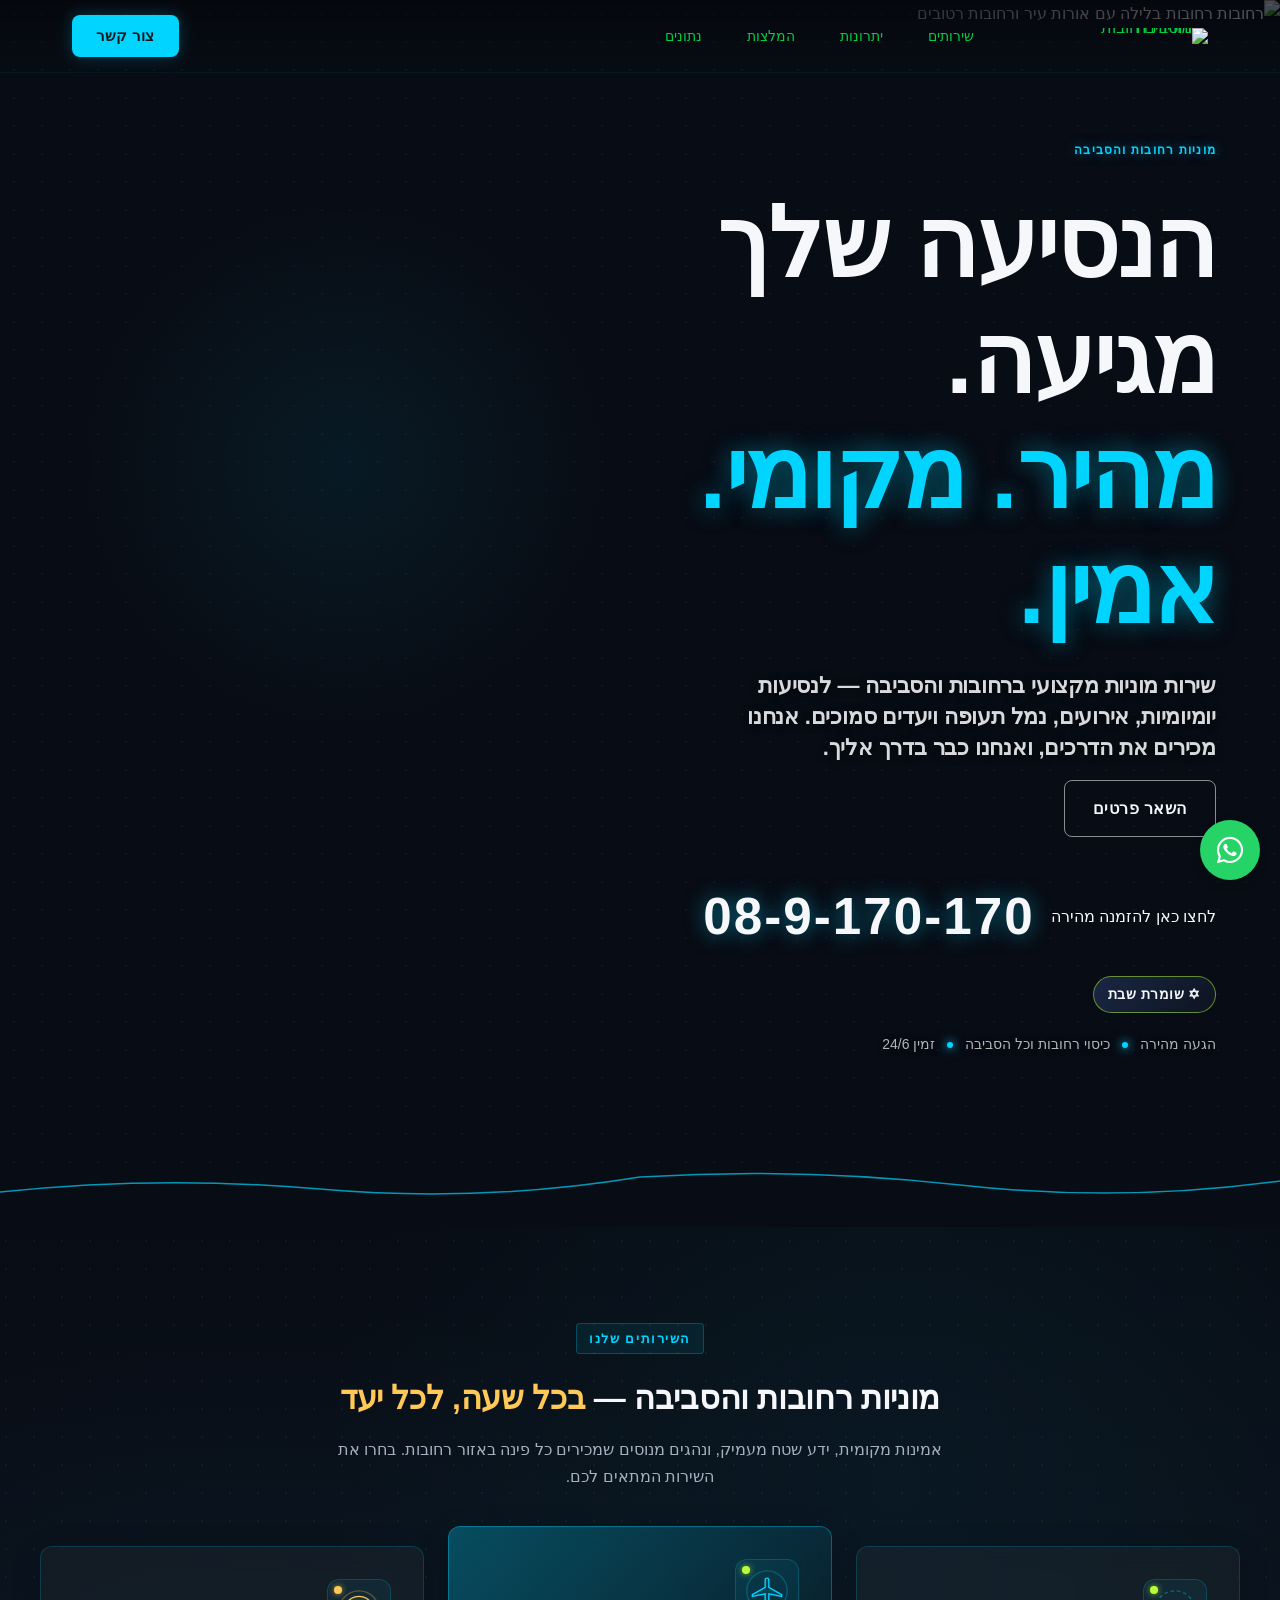
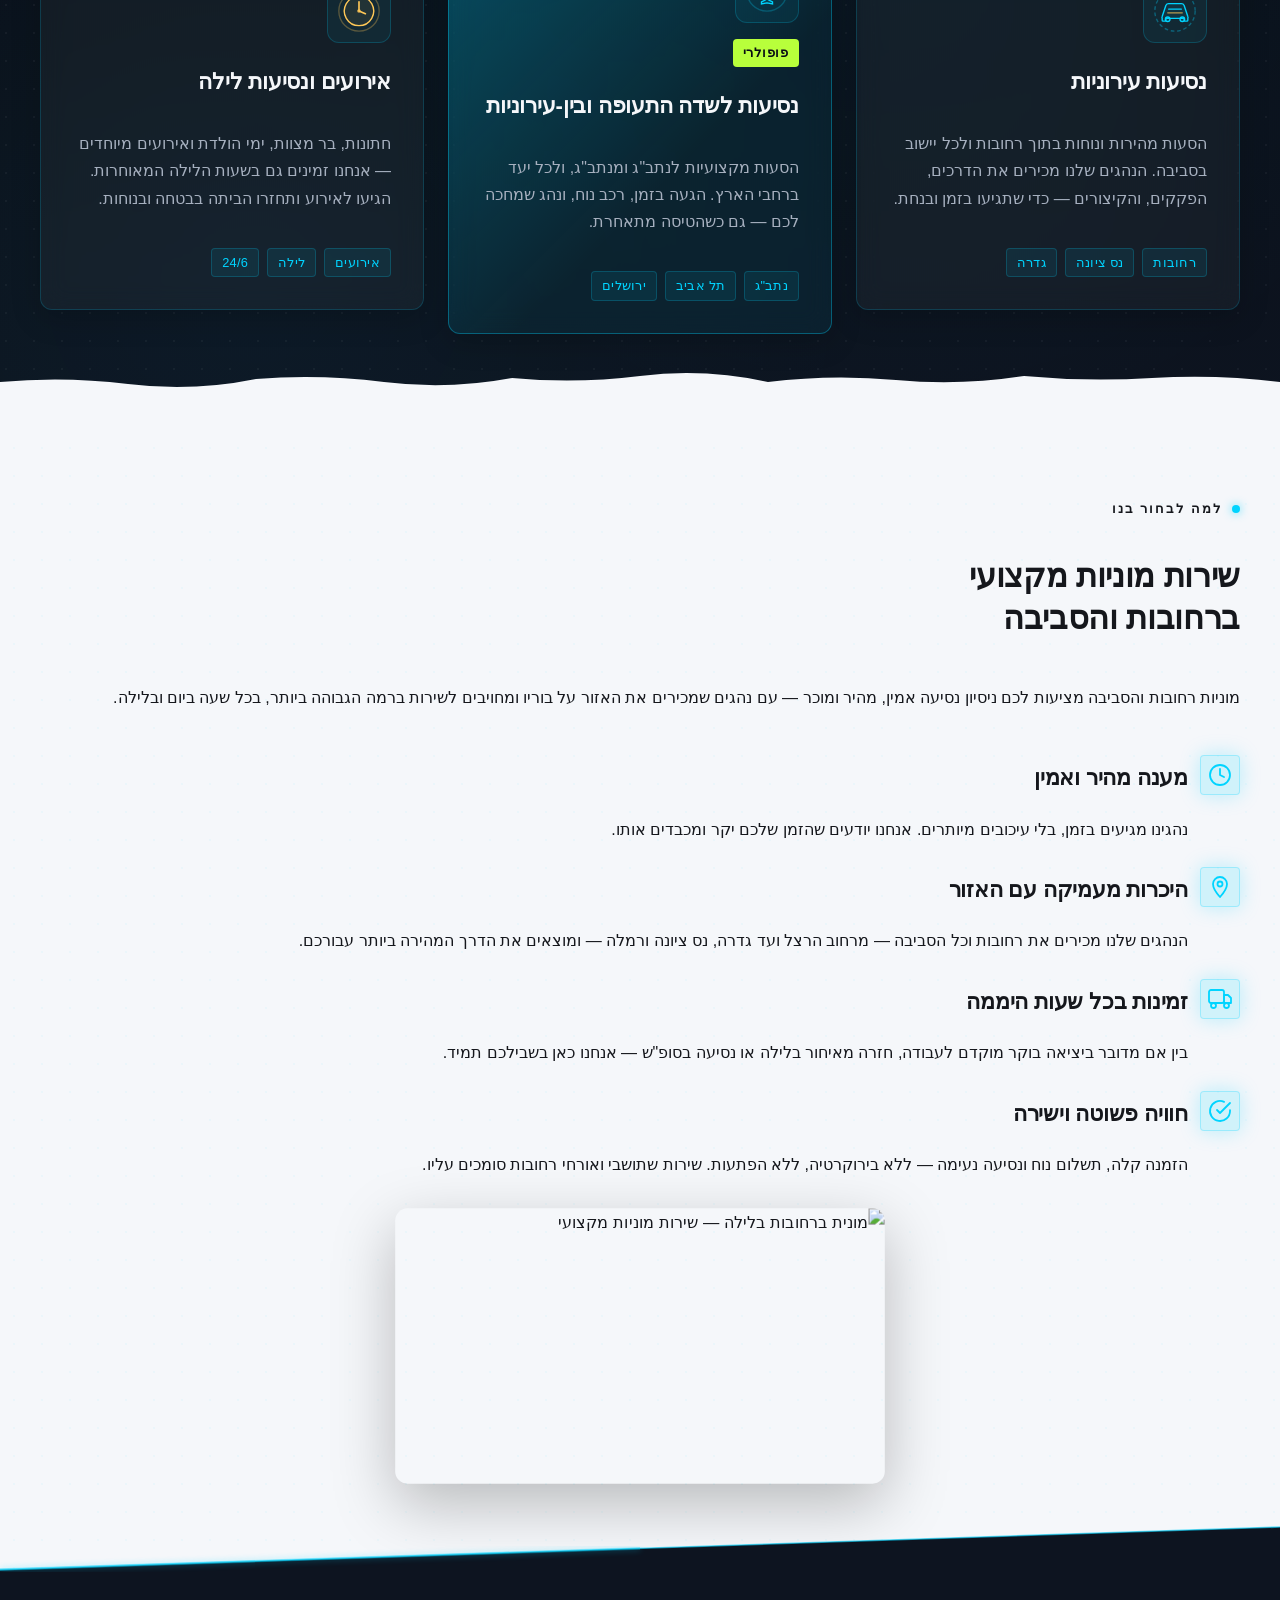
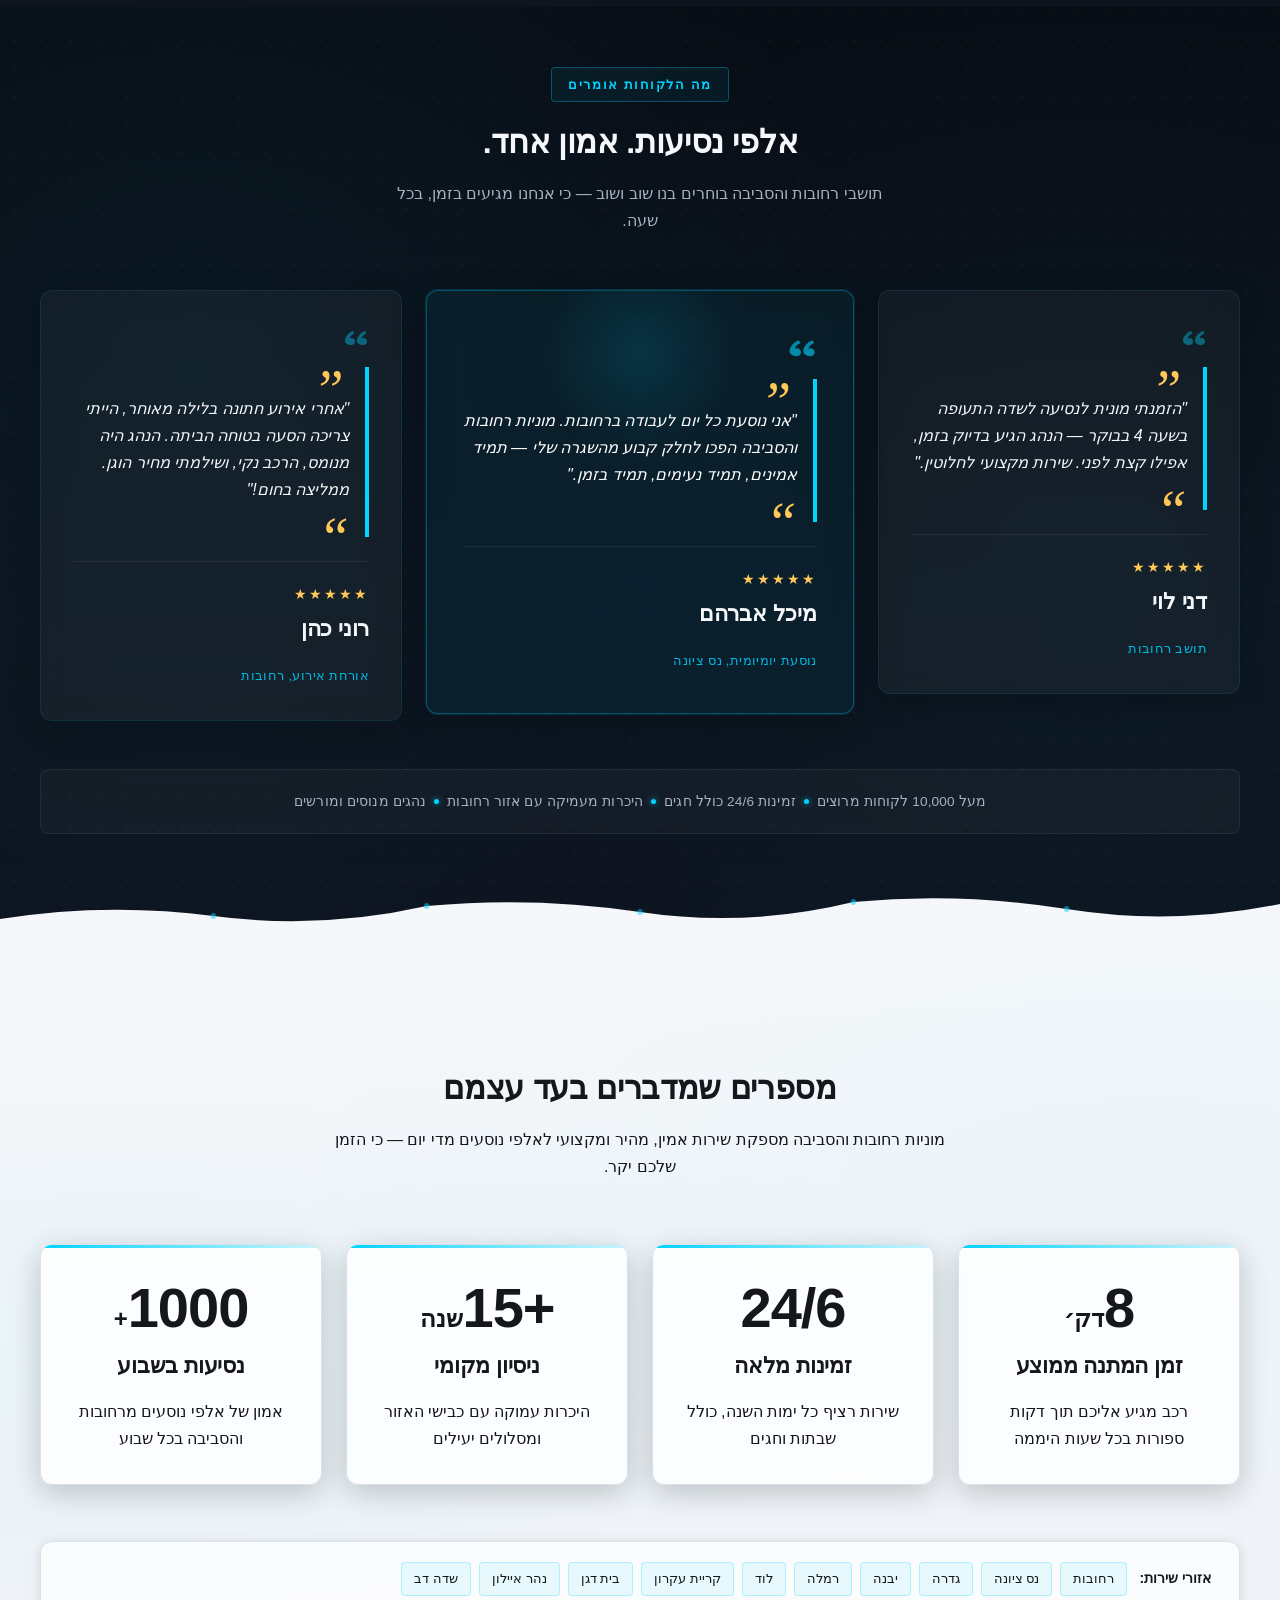
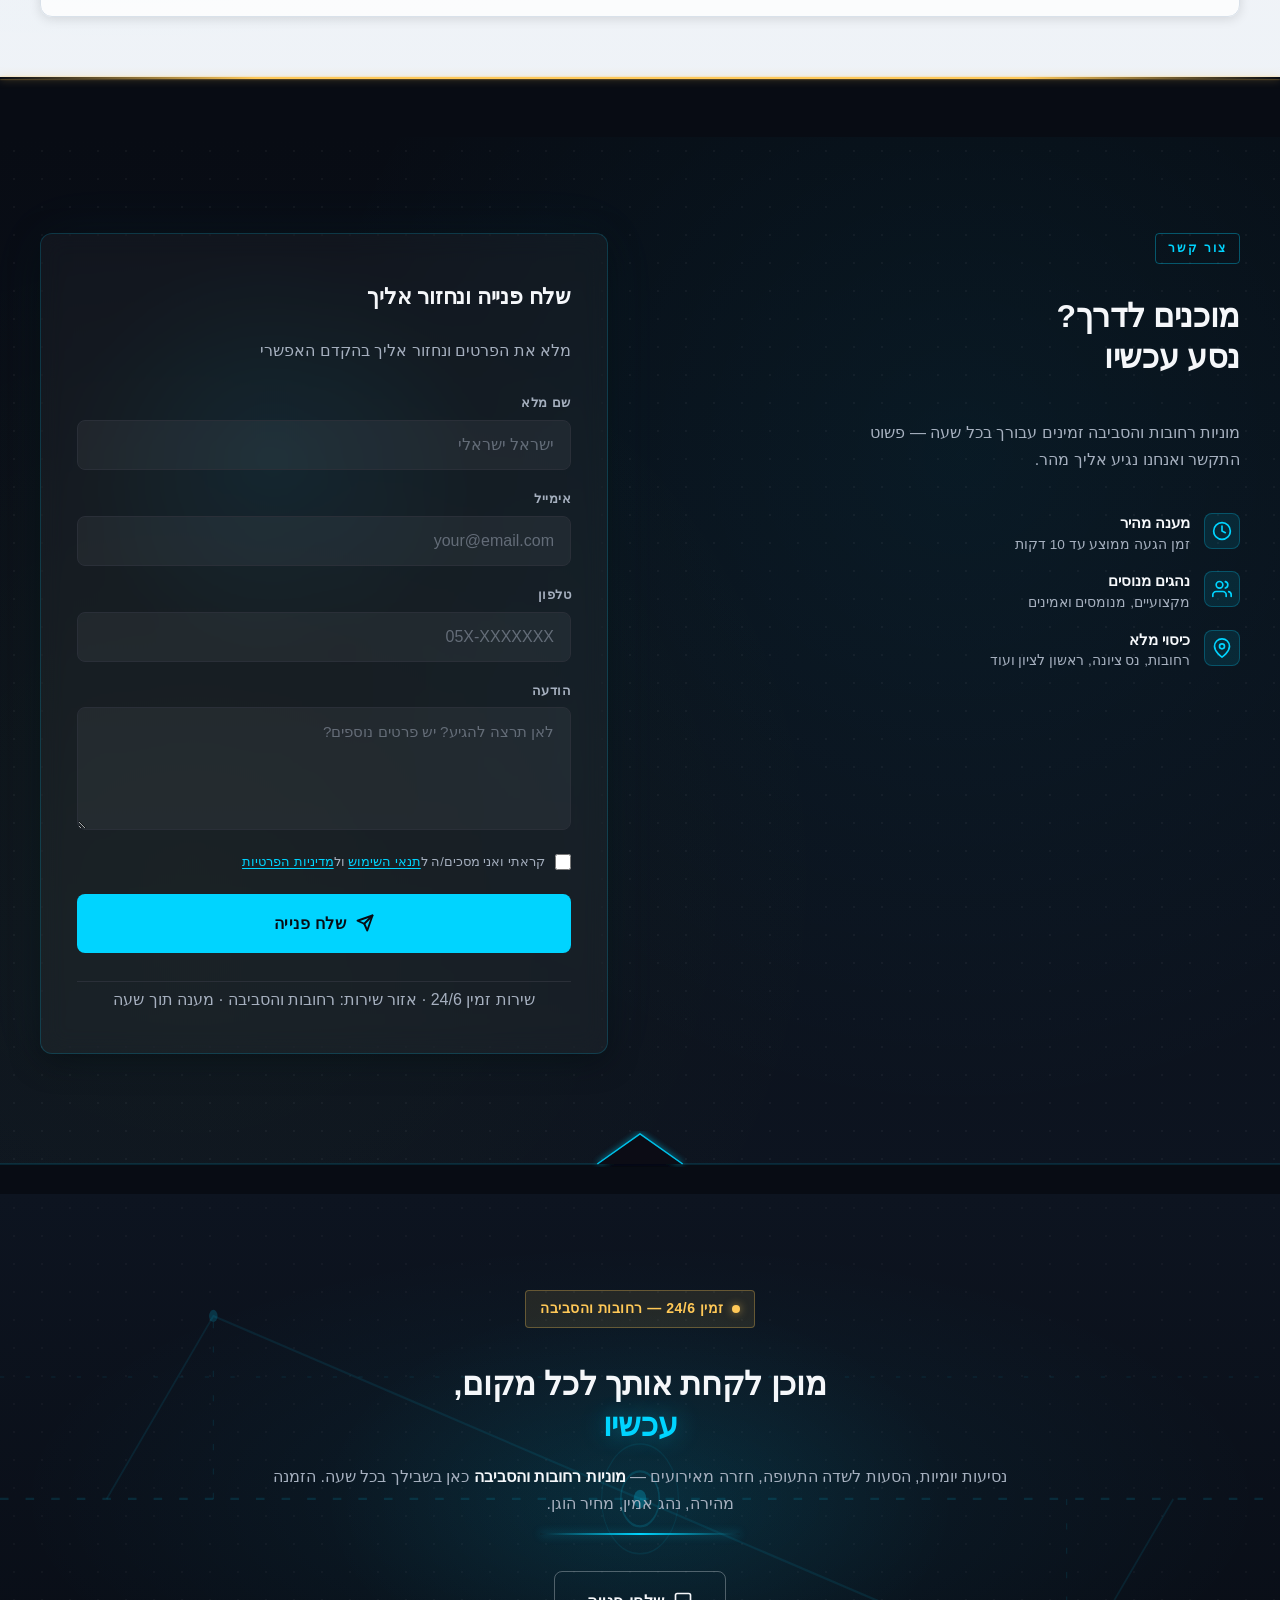
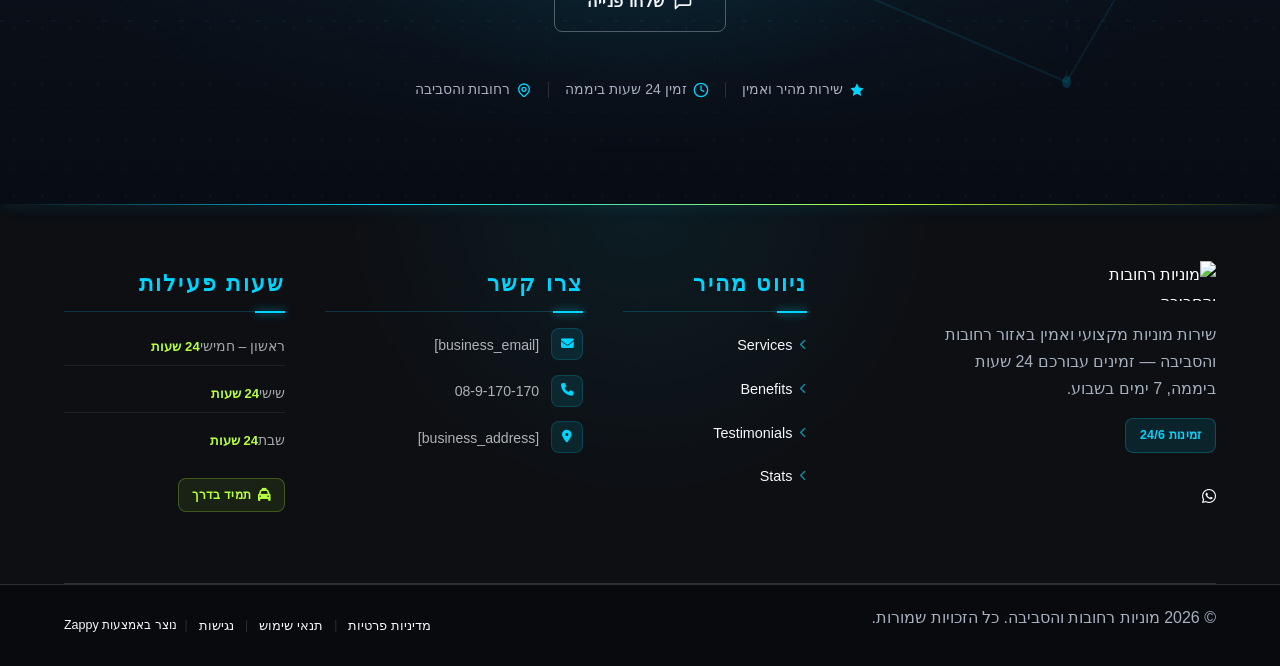
==== commit b9a3e709: "Background sync: Progressive GitHub Sync" ====
--- a/public/index.html
+++ b/public/index.html
@@ -1 +1 @@
-<!doctype html><html dir="rtl" lang="he"><head><meta charset="UTF-8"><meta content="width=device-width,initial-scale=1" name="viewport"><meta content="index, follow" name="robots"><title>מוניות רחובות והסביבה — מוניות רחובות והסביבה</title><meta content="A local taxi service operating in Rehovot and the surrounding area, targeting residents and visitors who need reliable transportation. The business serves the l" name="description"><meta content="מוניות רחובות והסביבה" name="keywords"><link href="/assets/favicon.ico" rel="icon" type="image/x-icon"><link href="/assets/favicon-16x16.png" rel="icon" type="image/png" sizes="16x16"><link href="/assets/favicon-32x32.png" rel="icon" type="image/png" sizes="32x32"><link href="/assets/favicon-48x48.png" rel="icon" type="image/png" sizes="48x48"><link href="/assets/favicon-192x192.png" rel="icon" type="image/png" sizes="192x192"><link href="/assets/favicon-512x512.png" rel="icon" type="image/png" sizes="512x512"><link href="/assets/apple-touch-icon.png" rel="apple-touch-icon"><script>!function(){"use strict";var t="457f5f2d-3bb0-4d7f-8b05-cee80ee9c75e",e="https://api.zappy5.com/api/analytics/track",a=18e5,n=2592e6,o=!0,i=!0,r=!0;var s=function(){var e="zappy_visitor_"+t,a=null;try{if(a=localStorage.getItem(e)){var o=JSON.parse(a),i=Date.now();if(i-o.created<n)return o.lastSeen=i,localStorage.setItem(e,JSON.stringify(o)),o.id}}catch(t){console.warn("Zappy Analytics: LocalStorage not available")}var r="zv_"+Date.now()+"_"+Math.random().toString(36).substr(2,9);try{localStorage.setItem(e,JSON.stringify({id:r,created:Date.now(),lastSeen:Date.now()}))}catch(t){}return r}(),c=function(){var e="zappy_session_"+t,n=null;try{if(n=sessionStorage.getItem(e)){var o=JSON.parse(n),i=Date.now();if(i-o.timestamp<a)return o.timestamp=i,sessionStorage.setItem(e,JSON.stringify(o)),o.id}}catch(t){console.warn("Zappy Analytics: SessionStorage not available")}var r="zs_"+Date.now()+"_"+Math.random().toString(36).substr(2,9);try{sessionStorage.setItem(e,JSON.stringify({id:r,timestamp:Date.now()}))}catch(t){}return r}();function l(a,n){n=n||{};var o={website_id:t,event_type:a,page_path:window.location.pathname,referrer:document.referrer||"direct",visitor_id:s,session_id:c,metadata:n};if(navigator.sendBeacon){var i=new Blob([JSON.stringify(o)],{type:"application/json"});navigator.sendBeacon(e,i)}else fetch(e,{method:"POST",headers:{"Content-Type":"application/json"},body:JSON.stringify(o),keepalive:!0}).catch(function(t){console.warn("Zappy Analytics: Failed to track event",t)})}o&&l("pageview",{title:document.title,url:window.location.href}),i&&document.addEventListener("click",function(t){var e=t.target;if("BUTTON"===e.tagName||e.closest("button")){var a="BUTTON"===e.tagName?e:e.closest("button");l("click",{element:"button",text:a.textContent.trim().substring(0,100),id:a.id||null,class:a.className||null})}else if("A"===e.tagName||e.closest("a")){var n="A"===e.tagName?e:e.closest("a");l("navigation",{element:"link",text:n.textContent.trim().substring(0,100),href:n.href,external:n.hostname!==window.location.hostname})}},!0),r&&document.addEventListener("submit",function(t){var e=t.target;l("form_submit",{form_id:e.id||null,form_name:e.name||null,form_action:e.action||null,form_method:e.method||"GET"})},!0);var d=Date.now();window.addEventListener("beforeunload",function(){l("page_unload",{time_on_page:Math.floor((Date.now()-d)/1e3),page_path:window.location.pathname})}),window.zappyAnalytics={track:l,getVisitorId:function(){return s},getSessionId:function(){return c}}}()</script><meta content="מוניות רחובות והסביבה — מוניות רחובות והסביבה" property="og:title"><meta content="A local taxi service operating in Rehovot and the surrounding area, targeting residents and visitors who need reliable transportation. The business serves the l" property="og:description"><meta content="summary_large_image" name="twitter:card"><meta content="מוניות רחובות והסביבה — מוניות רחובות והסביבה" name="twitter:title"><meta content="A local taxi service operating in Rehovot and the surrounding area, targeting residents and visitors who need reliable transportation. The business serves the l" name="twitter:description"><meta content="website" property="og:type"><meta content="he_IL" property="og:locale"><link href="https://cdnjs.cloudflare.com/ajax/libs/font-awesome/6.4.0/css/all.min.css" rel="stylesheet"><style>.skip-link{position:absolute;top:0;left:0;transform:translateY(-200%);padding:12px 18px;background:var(--bg-dark,#1a1a1a);color:var(--text-light,#fff);font-weight:600;border-radius:0 0 8px 0;z-index:10000}.skip-link:focus{transform:none;outline:2px solid var(--ring,#fff);outline-offset:2px}:focus-visible{outline:2px solid var(--ring,currentColor);outline-offset:3px}</style><link href="/assets/favicon.ico" rel="icon" type="image/x-icon"><link href="/assets/favicon-16x16.png" rel="icon" type="image/png" sizes="16x16"><link href="/assets/favicon-32x32.png" rel="icon" type="image/png" sizes="32x32"><link href="/assets/favicon-48x48.png" rel="icon" type="image/png" sizes="48x48"><link href="/assets/favicon-192x192.png" rel="icon" type="image/png" sizes="192x192"><link href="/assets/favicon-512x512.png" rel="icon" type="image/png" sizes="512x512"><link href="/assets/apple-touch-icon.png" rel="apple-touch-icon"><link href="https://cdn.jsdelivr.net/npm/vanilla-cookieconsent@3/dist/cookieconsent.css" rel="stylesheet"><script src="https://cdn.jsdelivr.net/npm/vanilla-cookieconsent@3/dist/cookieconsent.umd.js"></script><script src="https://cdn.jsdelivr.net/gh/mickidum/acc_toolbar/acctoolbar/acctoolbar.min.js"></script><link href="/styles.css" rel="stylesheet"><style id="zappy-dropdown-submenu-styles">#navMenu li:has(.sub-menu),.nav-menu li:has(.sub-menu),.navbar li:has(.sub-menu),nav li:has(.sub-menu){position:relative}#navMenu .sub-menu,.nav-menu .sub-menu,.navbar .sub-menu,nav .sub-menu{display:block!important;position:absolute!important;top:100%;left:0;min-width:220px;background:#fff;border-radius:8px;box-shadow:0 8px 25px rgba(0,0,0,.15);padding:8px 0;opacity:0;visibility:hidden;transform:translateY(10px);transition:all .3s ease;z-index:1000;list-style:none;pointer-events:none}#navMenu li:hover>.sub-menu,.nav-menu li:hover>.sub-menu,.navbar li:hover>.sub-menu,nav li:hover>.sub-menu{opacity:1!important;visibility:visible!important;transform:translateY(0)!important;pointer-events:auto!important}.sub-menu li{list-style:none;margin:0;padding:0}.sub-menu a{display:block!important;padding:10px 16px!important;color:var(--text-dark,#333)!important;font-weight:500;text-decoration:none;white-space:nowrap;transition:background-color .2s}.sub-menu .zappy-nav-child>a{padding-left:28px!important;font-size:.9em!important;opacity:.85!important}[dir=rtl] .sub-menu .zappy-nav-child>a,html[lang=ar] .sub-menu .zappy-nav-child>a,html[lang=he] .sub-menu .zappy-nav-child>a{padding-left:10px!important;padding-right:28px!important}.sub-menu .zappy-nav-parent>a{font-weight:600!important}.sub-menu a:hover{background-color:#f5f5f5}[dir=rtl] .nav-menu .sub-menu,[dir=rtl] .navbar .sub-menu,[dir=rtl] nav .sub-menu,html[lang=ar] .nav-menu .sub-menu,html[lang=ar] .navbar .sub-menu,html[lang=ar] nav .sub-menu,html[lang=he] .nav-menu .sub-menu,html[lang=he] .navbar .sub-menu,html[lang=he] nav .sub-menu{left:auto!important;right:0!important}.sub-menu:empty,.sub-menu:not(:has(li)):not(:has(> a)),.sub-menu:not(:has(li:not(.zappy-hidden-menu-item))):not(:has(> a)){display:none!important;opacity:0!important;visibility:hidden!important;pointer-events:none!important}li:has(.menu-group-title):hover>.sub-menu{opacity:1!important;visibility:visible!important;transform:translateY(0)!important;pointer-events:auto!important}#navMenu>li>.menu-group-title,.nav-menu>li>.menu-group-title{display:inline-block;padding:.5rem 1rem;cursor:default;user-select:none}@media (max-width:768px){#navMenu .sub-menu,.nav-menu .sub-menu,.navbar .sub-menu,nav .sub-menu{position:static!important;transform:none!important;box-shadow:none!important;background:0 0!important;max-height:0;overflow:hidden;opacity:0;visibility:hidden;transition:max-height .3s ease,opacity .3s ease;padding:0!important;border-radius:0!important}#navMenu .sub-menu.mobile-expanded,.nav-menu .sub-menu.mobile-expanded,.navbar .sub-menu.mobile-expanded{max-height:none!important;overflow-y:visible!important;opacity:1!important;visibility:visible!important;padding:8px 0 8px 16px!important}[dir=rtl] .sub-menu.mobile-expanded,html[lang=he] .sub-menu.mobile-expanded{padding:8px 16px 8px 0!important}#navMenu li:hover>.sub-menu,.nav-menu li:hover>.sub-menu,.navbar li:hover>.sub-menu,nav li:hover>.sub-menu{opacity:0;visibility:hidden;pointer-events:none}#navMenu li>.sub-menu.mobile-expanded,.nav-menu li>.sub-menu.mobile-expanded,.navbar li>.sub-menu.mobile-expanded,nav li>.sub-menu.mobile-expanded{opacity:1!important;visibility:visible!important;pointer-events:auto!important}#navMenu li:has(.sub-menu),.nav-menu li:has(.sub-menu),.navbar li:has(.sub-menu),nav li:has(.sub-menu){display:flex!important;flex-wrap:wrap!important;align-items:center!important;position:relative!important;min-height:44px!important}#navMenu li:has(.sub-menu)>a,.nav-menu li:has(.sub-menu)>a,.navbar li:has(.sub-menu)>a,nav li:has(.sub-menu)>a{flex:1!important;min-width:0!important}#navMenu li:has(.sub-menu)>.menu-group-title,.nav-menu li:has(.sub-menu)>.menu-group-title,.navbar li:has(.sub-menu)>.menu-group-title,nav li:has(.sub-menu)>.menu-group-title{flex:1!important;min-width:0!important;padding:0!important;line-height:inherit!important}#navMenu li:has(.sub-menu)>.sub-menu,.nav-menu li:has(.sub-menu)>.sub-menu,.navbar li:has(.sub-menu)>.sub-menu,nav li:has(.sub-menu)>.sub-menu{flex-basis:100%!important;width:100%!important}#navMenu li:has(.sub-menu)>a [class*=arrow],#navMenu li:has(.sub-menu)>a [class*=chevron],.nav-menu li:has(.sub-menu)>a .fa-angle-down,.nav-menu li:has(.sub-menu)>a .fa-chevron-down,.nav-menu li:has(.sub-menu)>a [class*=arrow],.nav-menu li:has(.sub-menu)>a [class*=chevron],nav li:has(.sub-menu)>a [class*=arrow],nav li:has(.sub-menu)>a [class*=chevron]{display:none!important;visibility:hidden!important}.mobile-submenu-toggle{display:flex!important;align-items:center!important;justify-content:center!important;width:44px!important;height:auto!important;background:0 0!important;border:none!important;cursor:pointer!important;color:var(--text-light)!important;position:static!important;flex-shrink:0!important;align-self:stretch!important;z-index:2!important;padding:0!important;margin:0!important}.mobile-submenu-toggle::after{content:''!important;width:0!important;height:0!important;border-left:6px solid transparent!important;border-right:6px solid transparent!important;border-top:7px solid currentColor!important;transition:transform .3s ease!important}.mobile-submenu-toggle.expanded::after{transform:rotate(180deg)!important}.sub-menu a{padding:10px 0!important;display:block!important;color:var(--text-light)!important;white-space:normal!important}.sub-menu .zappy-nav-child>a{padding-left:28px!important;font-size:.9em!important;opacity:.85!important}[dir=rtl] .sub-menu .zappy-nav-child>a,html[lang=ar] .sub-menu .zappy-nav-child>a,html[lang=he] .sub-menu .zappy-nav-child>a{padding-left:0!important;padding-right:28px!important}.sub-menu .zappy-nav-parent>a{font-weight:600!important}#navMenu.active,.nav-menu.active{max-width:100vw!important;overflow-x:hidden!important;box-sizing:border-box!important}.navbar .sub-menu li a,.zappy-products-dropdown .sub-menu a,nav.navbar .sub-menu li a{color:var(--text-light)!important}}@media (min-width:769px){.mobile-submenu-toggle{display:none!important}}</style><style id="zappy-widget-visibility">html[dir=rtl] .whatsapp-float{right:20px!important;left:auto!important}html:not([dir]) .whatsapp-float,html[dir=ltr] .whatsapp-float{left:20px!important;right:auto!important}html[dir=rtl] #mic-access-tool-general-button,html[dir=rtl] #mic-init-access-tool #mic-access-tool-general-button,html[dir=rtl] #mic-init-access-tool .mic-access-tool-general-button,html[dir=rtl] ._access-icon,html[dir=rtl] .mic-access-tool-general-button{left:20px!important;right:auto!important}html:not([dir]) #mic-access-tool-general-button,html:not([dir]) #mic-init-access-tool #mic-access-tool-general-button,html:not([dir]) #mic-init-access-tool .mic-access-tool-general-button,html:not([dir]) ._access-icon,html:not([dir]) .mic-access-tool-general-button,html[dir=ltr] #mic-access-tool-general-button,html[dir=ltr] #mic-init-access-tool #mic-access-tool-general-button,html[dir=ltr] #mic-init-access-tool .mic-access-tool-general-button,html[dir=ltr] ._access-icon,html[dir=ltr] .mic-access-tool-general-button{right:20px!important;left:auto!important}@media (max-width:768px){.whatsapp-float{display:flex!important}}@media (min-width:769px){.whatsapp-float{display:flex!important}}@media (max-width:768px){#mic-access-tool-general-button,#mic-init-access-tool #mic-access-tool-general-button,#mic-init-access-tool .mic-access-tool-general-button,._access-icon,.mic-access-tool-general-button{display:flex!important;visibility:visible!important;opacity:1!important;pointer-events:auto!important}#mic-access-tool-box.opened-mic-access-tool,#mic-init-access-tool #mic-access-tool-box.opened-mic-access-tool,.mic-access-tool-box.opened-mic-access-tool{visibility:visible!important;opacity:1!important;pointer-events:auto!important}}@media (min-width:769px){#mic-access-tool-general-button,#mic-init-access-tool #mic-access-tool-general-button,#mic-init-access-tool .mic-access-tool-general-button,._access-icon,.mic-access-tool-general-button{display:flex!important;visibility:visible!important;opacity:1!important;pointer-events:auto!important}#mic-access-tool-box.opened-mic-access-tool,#mic-init-access-tool #mic-access-tool-box.opened-mic-access-tool,.mic-access-tool-box.opened-mic-access-tool{visibility:visible!important;opacity:1!important;pointer-events:auto!important}}</style></head><body><a href="#main" class="skip-link">דלג לתוכן הראשי</a><nav class="navbar" dir="rtl"><button class="mobile-toggle" aria-label="Menu" id="mobileToggle"><svg viewBox="0 0 24 24" fill="none" height="24" width="24" class="hamburger-icon"><path d="M3 12h18M3 6h18M3 18h18" stroke="currentColor" stroke-width="2" stroke-linecap="round"></path></svg> <svg viewBox="0 0 24 24" fill="none" height="24" width="24" class="close-icon" style="display:none"><path d="M18 6L6 18M6 6l12 12" stroke="currentColor" stroke-width="2" stroke-linecap="round"></path></svg></button> <button class="phone-header-btn" aria-label="Call" data-phone="089170170"><svg viewBox="0 0 24 24" fill="currentColor" height="20" width="20"><path d="M22 16.92v3a2 2 0 0 1-2.18 2 19.79 19.79 0 0 1-8.63-3.07 19.5 19.5 0 0 1-6-6 19.79 19.79 0 0 1-3.07-8.67A2 2 0 0 1 4.11 2h3a2 2 0 0 1 2 1.72 12.84 12.84 0 0 0 .7 2.81 2 2 0 0 1-.45 2.11L8.09 9.91a16 16 0 0 0 6 6l1.27-1.27a2 2 0 0 1 2.11-.45 12.84 12.84 0 0 0 2.81.7A2 2 0 0 1 22 16.92z"></path></svg></button><div class="nav-container"><div class="nav-right-group"><div class="nav-brand"><a href="/" class="logo-link"><img alt="מוניות רחובות והסביבה" src="/assets/site-----image-1.webp" class="logo"></a></div><ul class="nav-menu" id="navMenu"><li><a href="#services">שירותים</a></li><li><a href="#benefits">יתרונות</a></li><li><a href="#testimonials">המלצות</a></li><li><a href="#stats">נתונים</a></li></ul></div><div class="nav-cta-container"><a href="#contact" class="nav-cta-btn">צור קשר</a></div></div></nav><script></script><main id="main"><section class="index-hero-section" data-band-index="0" data-layout-spec="בית-hero" dir="rtl" id="hero" data-hero-type="fullscreen-scrim"><div class="index-hero-bg"><img alt="רחובות רחובות בלילה עם אורות עיר ורחובות רטובים" src="/assets/site-index-hero-image-1.webp" data-context="Cinematic night-time street-level view of Rehovot city streets, Israel. Wet asphalt reflecting city lights and neon signs in cyan and amber. Blurred taxi cab headlights in motion on a main boulevard. Urban skyline with glowing building windows in the background. Moody, premium, nocturnal atmosphere with deep blue-black tones and electric cyan light trails. Photorealistic, high resolution, wide-angle lens." data-placeholder="index-hero-image-1" height="1080" loading="eager" width="1920" data-hero-bg="true" fetchpriority="high"></div><div class="index-hero-scrim" aria-hidden="true"></div><div class="index-hero-glow-decoration" aria-hidden="true"></div><div class="index-hero-dot-grid" aria-hidden="true"></div><div class="index-hero-container"><div class="index-hero-content"><span class="index-hero-eyebrow">מוניות רחובות והסביבה</span><h1 class="index-hero-headline">הנסיעה שלך מגיעה.<br><span class="index-hero-headline-accent">מהיר. מקומי. אמין.</span></h1><h3 class="index-hero-subtitle">שירות מוניות מקצועי ברחובות והסביבה — לנסיעות יומיומיות, אירועים, נמל תעופה ויעדים סמוכים. אנחנו מכירים את הדרכים, ואנחנו כבר בדרך אליך.</h3><div class="index-hero-ctas"><a href="#contact" class="index-hero-btn-secondary">השאר פרטים</a></div><div class="index-hero-phone-block"><a href="tel:089170170" class="index-hero-phone-number">08-9-170-170</a> <span class="index-hero-shabbat-badge">✡ שומרת שבת</span></div><div class="index-hero-trust"><span class="index-hero-trust-item">הגעה מהירה</span> <span class="index-hero-trust-dot" aria-hidden="true"></span> <span class="index-hero-trust-item">כיסוי רחובות וכל הסביבה</span> <span class="index-hero-trust-dot" aria-hidden="true"></span> <span class="index-hero-trust-item">זמין 24/6</span></div></div></div><div class="index-hero-divider-wrapper"><svg viewBox="0 0 1440 90" aria-hidden="true" xmlns="http://www.w3.org/2000/svg" data-no-icon-edit="true" preserveAspectRatio="none"><path d="M0,90 L0,55 Q180,38 360,52 T720,40 Q900,30 1080,48 T1440,44 L1440,90 Z" fill="#080C14"></path><path d="M0,55 Q180,38 360,52 T720,40 Q900,30 1080,48 T1440,44" fill="#080C14" opacity="0.7" stroke="#00D4FF" stroke-width="1.5"></path></svg></div></section><section class="index-services-section" data-band-index="1" data-layout-spec="בית-services" dir="rtl" id="services"><div class="index-services-section__dot-grid" aria-hidden="true"></div><div class="index-services-section__container"><div class="index-services-section__intro"><span class="index-services-section__label">השירותים שלנו</span><h2 class="index-services-section__heading">מוניות רחובות והסביבה — <em>בכל שעה, לכל יעד</em></h2><p class="index-services-section__subtext">אמינות מקומית, ידע שטח מעמיק, ונהגים מנוסים שמכירים כל פינה באזור רחובות. בחרו את השירות המתאים לכם.</p></div><div class="index-services-section__grid"><article class="index-services-section__card"><div class="index-services-section__card-icon-wrap"><svg viewBox="0 0 48 48" fill="none" height="44" width="44" data-element-type="icon" data-icon-type="svg" aria-hidden="true" xmlns="http://www.w3.org/2000/svg"><circle cx="24" cy="24" r="22" opacity="0.35" stroke="var(--primary)" stroke-width="1.5" stroke-dasharray="4 3"></circle><path d="M10 30 L14 18 Q15 16 17 16 L31 16 Q33 16 34 18 L38 30 Q38.5 31 38 32 L38 34 Q38 35 37 35 L35 35 Q34 35 34 34 L34 32 L14 32 L14 34 Q14 35 13 35 L11 35 Q10 35 10 34 L10 32 Q9.5 31 10 30Z" fill="rgba(0,212,255,0.07)" stroke="var(--primary)" stroke-width="1.5"></path><circle cx="16" cy="33" r="2.5" fill="rgba(0,212,255,0.12)" stroke="var(--primary)" stroke-width="1.5"></circle><circle cx="32" cy="33" r="2.5" fill="rgba(0,212,255,0.12)" stroke="var(--primary)" stroke-width="1.5"></circle><path d="M17 22 L31 22" stroke="var(--primary)" stroke-width="1.2" stroke-linecap="round"></path><path d="M16 26 L32 26" stroke="var(--accent)" stroke-width="1.2" stroke-linecap="round" opacity="0.7"></path></svg> <span class="index-services-section__availability-dot" aria-hidden="true"></span></div><h3 class="index-services-section__card-title">נסיעות עירוניות</h3><p class="index-services-section__card-text">הסעות מהירות ונוחות בתוך רחובות ולכל יישוב בסביבה. הנהגים שלנו מכירים את הדרכים, הפקקים, והקיצורים — כדי שתגיעו בזמן ובנחת.</p><div class="index-services-section__card-footer"><span class="index-services-section__tag">רחובות</span> <span class="index-services-section__tag">נס ציונה</span> <span class="index-services-section__tag">גדרה</span></div></article><article class="index-services-section__card index-services-section__card--featured"><div class="index-services-section__card-icon-wrap"><svg viewBox="0 0 48 48" fill="none" height="44" width="44" data-element-type="icon" data-icon-type="svg" aria-hidden="true" xmlns="http://www.w3.org/2000/svg"><circle cx="24" cy="24" r="22" opacity="0.25" stroke="var(--primary)" stroke-width="1.5"></circle><path d="M8 28 L22 20 L22 12 Q22 10 24 10 Q26 10 26 12 L26 20 L40 28 L40 30 L26 27 L26 34 L30 36 L30 38 L24 37 L18 38 L18 36 L22 34 L22 27 L8 30 Z" fill="rgba(0,212,255,0.09)" stroke="var(--primary)" stroke-width="1.5"></path></svg> <span class="index-services-section__availability-dot" aria-hidden="true"></span></div><div class="index-services-section__card-badge">פופולרי</div><h3 class="index-services-section__card-title">נסיעות לשדה התעופה ובין-עירוניות</h3><p class="index-services-section__card-text">הסעות מקצועיות לנתב"ג ומנתב"ג, ולכל יעד ברחבי הארץ. הגעה בזמן, רכב נוח, ונהג שמחכה לכם — גם כשהטיסה מתאחרת.</p><div class="index-services-section__card-footer"><span class="index-services-section__tag">נתב"ג</span> <span class="index-services-section__tag">תל אביב</span> <span class="index-services-section__tag">ירושלים</span></div></article><article class="index-services-section__card"><div class="index-services-section__card-icon-wrap"><svg viewBox="0 0 48 48" fill="none" height="44" width="44" data-element-type="icon" data-icon-type="svg" aria-hidden="true" xmlns="http://www.w3.org/2000/svg"><circle cx="24" cy="24" r="22" opacity="0.3" stroke="var(--accent)" stroke-width="1.5"></circle><path d="M24 8 A16 16 0 1 1 23.99 8 Z" fill="rgba(255,200,87,0.07)" stroke="var(--accent)" stroke-width="1.5" stroke-linecap="round"></path><path d="M24 14 L24 24 L31 27" stroke="var(--accent)" stroke-width="1.8" stroke-linecap="round" stroke-linejoin="round"></path><circle cx="24" cy="24" r="2" fill="var(--accent)" opacity="0.8"></circle></svg> <span class="index-services-section__availability-dot index-services-section__availability-dot--amber" aria-hidden="true"></span></div><h3 class="index-services-section__card-title">אירועים ונסיעות לילה</h3><p class="index-services-section__card-text">חתונות, בר מצוות, ימי הולדת ואירועים מיוחדים — אנחנו זמינים גם בשעות הלילה המאוחרות. הגיעו לאירוע ותחזרו הביתה בבטחה ובנוחות.</p><div class="index-services-section__card-footer"><span class="index-services-section__tag">אירועים</span> <span class="index-services-section__tag">לילה</span> <span class="index-services-section__tag">24/6</span></div></article></div></div><div class="index-services-section__divider-wrapper" aria-hidden="true"><svg viewBox="0 0 1200 80" aria-hidden="true" xmlns="http://www.w3.org/2000/svg" data-no-icon-edit="true" preserveAspectRatio="none"><defs><linearGradient id="svcDividerGrad" x1="0" x2="0" y1="0" y2="1"><stop offset="0%" stop-color="transparent"></stop><stop offset="100%" stop-color="var(--bg-light)"></stop></linearGradient></defs><path d="M0,80 L0,28 Q60,22 120,30 T240,25 Q300,20 360,28 T480,24 Q540,30 600,22 T720,28 Q780,20 840,26 T960,22 Q1020,28 1080,24 T1200,28 L1200,80 Z" fill="var(--bg-light)"></path></svg></div></section><section class="index-benefits-section" data-band-index="2" data-layout-spec="בית-benefits" dir="rtl" id="benefits"><div class="index-benefits-dot-grid" aria-hidden="true"></div><div class="index-benefits-container"><div class="index-benefits-content"><div class="index-benefits-label"><span class="index-benefits-label-dot"></span> <span>למה לבחור בנו</span></div><h2 class="index-benefits-heading">שירות מוניות מקצועי<br><span class="index-benefits-heading-accent">ברחובות והסביבה</span></h2><p class="index-benefits-intro">מוניות רחובות והסביבה מציעות לכם ניסיון נסיעה אמין, מהיר ומוכר — עם נהגים שמכירים את האזור על בוריו ומחויבים לשירות ברמה הגבוהה ביותר, בכל שעה ביום ובלילה.</p><ul class="index-benefits-list"><li class="index-benefits-item"><div class="index-benefits-icon-wrap"><svg viewBox="0 0 24 24" fill="none" height="24" width="24" data-element-type="icon" data-icon-type="svg" aria-hidden="true" stroke="currentColor" stroke-linecap="round" stroke-linejoin="round" stroke-width="1.8" xmlns="http://www.w3.org/2000/svg"><circle cx="12" cy="12" r="10"></circle><polyline points="12 6 12 12 16 14"></polyline></svg></div><div class="index-benefits-item-content"><h3 class="index-benefits-item-title">מענה מהיר ואמין</h3><p class="index-benefits-item-desc">נהגינו מגיעים בזמן, בלי עיכובים מיותרים. אנחנו יודעים שהזמן שלכם יקר ומכבדים אותו.</p></div></li><li class="index-benefits-item"><div class="index-benefits-icon-wrap"><svg viewBox="0 0 24 24" fill="none" height="24" width="24" data-element-type="icon" data-icon-type="svg" aria-hidden="true" stroke="currentColor" stroke-linecap="round" stroke-linejoin="round" stroke-width="1.8" xmlns="http://www.w3.org/2000/svg"><path d="M12 2C8.13 2 5 5.13 5 9c0 5.25 7 13 7 13s7-7.75 7-13c0-3.87-3.13-7-7-7z"></path><circle cx="12" cy="9" r="2.5"></circle></svg></div><div class="index-benefits-item-content"><h3 class="index-benefits-item-title">היכרות מעמיקה עם האזור</h3><p class="index-benefits-item-desc">הנהגים שלנו מכירים את רחובות וכל הסביבה — מרחוב הרצל ועד גדרה, נס ציונה ורמלה — ומוצאים את הדרך המהירה ביותר עבורכם.</p></div></li><li class="index-benefits-item"><div class="index-benefits-icon-wrap"><svg viewBox="0 0 24 24" fill="none" height="24" width="24" data-element-type="icon" data-icon-type="svg" aria-hidden="true" stroke="currentColor" stroke-linecap="round" stroke-linejoin="round" stroke-width="1.8" xmlns="http://www.w3.org/2000/svg"><rect height="13" rx="2" width="15" x="1" y="3"></rect><path d="M16 8h4l3 3v5h-7V8z"></path><circle cx="5.5" cy="18.5" r="2.5"></circle><circle cx="18.5" cy="18.5" r="2.5"></circle></svg></div><div class="index-benefits-item-content"><h3 class="index-benefits-item-title">זמינות בכל שעות היממה</h3><p class="index-benefits-item-desc">בין אם מדובר ביציאה בוקר מוקדם לעבודה, חזרה מאיחור בלילה או נסיעה בסופ"ש — אנחנו כאן בשבילכם תמיד.</p></div></li><li class="index-benefits-item"><div class="index-benefits-icon-wrap"><svg viewBox="0 0 24 24" fill="none" height="24" width="24" data-element-type="icon" data-icon-type="svg" aria-hidden="true" stroke="currentColor" stroke-linecap="round" stroke-linejoin="round" stroke-width="1.8" xmlns="http://www.w3.org/2000/svg"><path d="M22 11.08V12a10 10 0 1 1-5.93-9.14"></path><polyline points="22 4 12 14.01 9 11.01"></polyline></svg></div><div class="index-benefits-item-content"><h3 class="index-benefits-item-title">חוויה פשוטה וישירה</h3><p class="index-benefits-item-desc">הזמנה קלה, תשלום נוח ונסיעה נעימה — ללא בירוקרטיה, ללא הפתעות. שירות שתושבי ואורחי רחובות סומכים עליו.</p></div></li></ul></div><div class="index-benefits-image-col"><div class="index-benefits-image-frame"><img alt="מונית ברחובות בלילה — שירות מוניות מקצועי" src="/assets/site-index-benefits-image-1.webp" class="index-benefits-photo" data-context="A cinematic nighttime photo of a yellow Israeli taxi cab parked on a quiet urban street in Rehovot, Israel. Wet asphalt reflecting streetlights and neon signs, creating a moody atmospheric glow. The taxi is clean and professional, shot from a slightly low angle to emphasize the vehicle. Background shows local Israeli storefronts with Hebrew signage, palm trees, and urban street lighting creating warm amber and cool cyan light trails. Photography style: sharp, documentary, premium editorial quality." data-placeholder="index-benefits-image-1" decoding="async" height="750" loading="lazy" width="600"><div class="index-benefits-backplate" aria-hidden="true"></div><div class="index-benefits-image-accent" aria-hidden="true"></div></div></div></div><div class="index-benefits-divider-wrapper" aria-hidden="true"><svg viewBox="0 0 1200 90" aria-hidden="true" xmlns="http://www.w3.org/2000/svg" data-no-icon-edit="true" preserveAspectRatio="none"><path d="M0,90 L0,55 L1200,15 L1200,90 Z" fill="#0D1420"></path><line x1="0" x2="1200" y1="55" y2="15" opacity="0.6" stroke="var(--primary)" stroke-width="1.5"></line><defs><filter id="ib-glow"><feGaussianBlur result="blur" stdDeviation="3"></feGaussianBlur><feMerge><feMergeNode in="blur"></feMergeNode><feMergeNode in="SourceGraphic"></feMergeNode></feMerge></filter></defs><line x1="0" x2="600" y1="55" y2="35" opacity="0.35" stroke="var(--primary)" stroke-width="2.5" filter="url(#ib-glow)"></line></svg></div></section><section class="index-testimonials-section" data-band-index="3" data-layout-spec="בית-testimonials" dir="rtl" id="testimonials"><div class="its-dot-grid" aria-hidden="true"></div><div class="its-container"><div class="its-intro"><span class="its-eyebrow">מה הלקוחות אומרים</span><h2 class="its-heading">אלפי נסיעות. אמון אחד.</h2><p class="its-subheading">תושבי רחובות והסביבה בוחרים בנו שוב ושוב — כי אנחנו מגיעים בזמן, בכל שעה.</p></div><div class="its-grid"><article class="its-card its-card--side"><div class="its-quote-icon" aria-hidden="true"><svg viewBox="0 0 28 28" fill="none" height="28" width="28" data-element-type="icon" data-icon-type="svg" xmlns="http://www.w3.org/2000/svg"><path d="M4 18C4 14 7 10 12 8L13.5 10.5C10.5 11.8 9 13.5 8.5 15.5C9 15.2 9.5 15 10.5 15C12.5 15 14 16.5 14 18.5C14 20.5 12.5 22 10 22C7 22 4 20 4 18ZM16 18C16 14 19 10 24 8L25.5 10.5C22.5 11.8 21 13.5 20.5 15.5C21 15.2 21.5 15 22.5 15C24.5 15 26 16.5 26 18.5C26 20.5 24.5 22 22 22C19 22 16 20 16 18Z" fill="currentColor" opacity="0.4"></path></svg></div><blockquote class="its-quote"><p>"הזמנתי מונית לנסיעה לשדה התעופה בשעה 4 בבוקר — הנהג הגיע בדיוק בזמן, אפילו קצת לפני. שירות מקצועי לחלוטין."</p></blockquote><footer class="its-card-footer"><div class="its-stars" aria-label="דירוג 5 כוכבים"><span>★★★★★</span></div><h3 class="its-name">דני לוי</h3><span class="its-context">תושב רחובות</span></footer></article><article class="its-card its-card--center"><div class="its-card-glow" aria-hidden="true"></div><div class="its-quote-icon" aria-hidden="true"><svg viewBox="0 0 28 28" fill="none" height="32" width="32" data-element-type="icon" data-icon-type="svg" xmlns="http://www.w3.org/2000/svg"><path d="M4 18C4 14 7 10 12 8L13.5 10.5C10.5 11.8 9 13.5 8.5 15.5C9 15.2 9.5 15 10.5 15C12.5 15 14 16.5 14 18.5C14 20.5 12.5 22 10 22C7 22 4 20 4 18ZM16 18C16 14 19 10 24 8L25.5 10.5C22.5 11.8 21 13.5 20.5 15.5C21 15.2 21.5 15 22.5 15C24.5 15 26 16.5 26 18.5C26 20.5 24.5 22 22 22C19 22 16 20 16 18Z" fill="currentColor" opacity="0.6"></path></svg></div><blockquote class="its-quote its-quote--featured"><p>"אני נוסעת כל יום לעבודה ברחובות. מוניות רחובות והסביבה הפכו לחלק קבוע מהשגרה שלי — תמיד אמינים, תמיד נעימים, תמיד בזמן."</p></blockquote><footer class="its-card-footer"><div class="its-stars" aria-label="דירוג 5 כוכבים"><span>★★★★★</span></div><h3 class="its-name">מיכל אברהם</h3><span class="its-context">נוסעת יומיומית, נס ציונה</span></footer></article><article class="its-card its-card--side"><div class="its-quote-icon" aria-hidden="true"><svg viewBox="0 0 28 28" fill="none" height="28" width="28" data-element-type="icon" data-icon-type="svg" xmlns="http://www.w3.org/2000/svg"><path d="M4 18C4 14 7 10 12 8L13.5 10.5C10.5 11.8 9 13.5 8.5 15.5C9 15.2 9.5 15 10.5 15C12.5 15 14 16.5 14 18.5C14 20.5 12.5 22 10 22C7 22 4 20 4 18ZM16 18C16 14 19 10 24 8L25.5 10.5C22.5 11.8 21 13.5 20.5 15.5C21 15.2 21.5 15 22.5 15C24.5 15 26 16.5 26 18.5C26 20.5 24.5 22 22 22C19 22 16 20 16 18Z" fill="currentColor" opacity="0.4"></path></svg></div><blockquote class="its-quote"><p>"אחרי אירוע חתונה בלילה מאוחר, הייתי צריכה הסעה בטוחה הביתה. הנהג היה מנומס, הרכב נקי, ושילמתי מחיר הוגן. ממליצה בחום!"</p></blockquote><footer class="its-card-footer"><div class="its-stars" aria-label="דירוג 5 כוכבים"><span>★★★★★</span></div><h3 class="its-name">רוני כהן</h3><span class="its-context">אורחת אירוע, רחובות</span></footer></article></div><div class="its-trust-strip" role="list"><span class="its-trust-item" role="listitem">מעל 10,000 לקוחות מרוצים</span> <span class="its-trust-dot" aria-hidden="true"></span> <span class="its-trust-item" role="listitem">זמינות 24/6 כולל חגים</span> <span class="its-trust-dot" aria-hidden="true"></span> <span class="its-trust-item" role="listitem">היכרות מעמיקה עם אזור רחובות</span> <span class="its-trust-dot" aria-hidden="true"></span> <span class="its-trust-item" role="listitem">נהגים מנוסים ומורשים</span></div></div><div class="its-divider-wrapper"><svg viewBox="0 0 1440 90" aria-hidden="true" xmlns="http://www.w3.org/2000/svg" data-no-icon-edit="true" preserveAspectRatio="none"><path d="M0,90 L0,45 Q120,28 240,42 T480,32 Q600,22 720,38 T960,28 Q1080,18 1200,35 T1440,30 L1440,90 Z" fill="var(--bg-light)"></path><circle cx="240" cy="42" r="3" fill="rgba(0,212,255,0.5)"></circle><circle cx="480" cy="32" r="3" fill="rgba(0,212,255,0.5)"></circle><circle cx="720" cy="38" r="3" fill="rgba(0,212,255,0.5)"></circle><circle cx="960" cy="28" r="3" fill="rgba(0,212,255,0.5)"></circle><circle cx="1200" cy="35" r="3" fill="rgba(0,212,255,0.5)"></circle></svg></div></section><section class="index-stats-section" data-band-index="4" data-layout-spec="בית-stats" dir="rtl" id="stats"><div class="index-stats-container"><div class="index-stats-header"><h2 class="index-stats-title">מספרים שמדברים בעד עצמם</h2><p class="index-stats-subtitle">מוניות רחובות והסביבה מספקת שירות אמין, מהיר ומקצועי לאלפי נוסעים מדי יום — כי הזמן שלכם יקר.</p></div><div class="index-stats-grid"><div class="index-stat-block"><span class="index-stat-number">8<span class="index-stat-unit">דק׳</span></span><h3 class="index-stat-label">זמן המתנה ממוצע</h3><p class="index-stat-desc">רכב מגיע אליכם תוך דקות ספורות בכל שעות היממה</p></div><div class="index-stat-block"><span class="index-stat-number">24/6</span><h3 class="index-stat-label">זמינות מלאה</h3><p class="index-stat-desc">שירות רציף כל ימות השנה, כולל שבתות וחגים</p></div><div class="index-stat-block"><span class="index-stat-number">+15<span class="index-stat-unit">שנה</span></span><h3 class="index-stat-label">ניסיון מקומי</h3><p class="index-stat-desc">היכרות עמוקה עם כבישי האזור ומסלולים יעילים</p></div><div class="index-stat-block"><span class="index-stat-number">1000<span class="index-stat-unit">+</span></span><h3 class="index-stat-label">נסיעות בשבוע</h3><p class="index-stat-desc">אמון של אלפי נוסעים מרחובות והסביבה בכל שבוע</p></div></div><div class="index-coverage-band"><span class="index-coverage-label">אזורי שירות:</span><div class="index-coverage-chips"><span class="index-chip">רחובות</span> <span class="index-chip">נס ציונה</span> <span class="index-chip">גדרה</span> <span class="index-chip">יבנה</span> <span class="index-chip">רמלה</span> <span class="index-chip">לוד</span> <span class="index-chip">קריית עקרון</span> <span class="index-chip">בית דגן</span> <span class="index-chip">נהר איילון</span> <span class="index-chip">שדה דב</span></div></div></div><div class="index-stats-divider-wrapper"><div class="index-stats-amber-line"></div><svg viewBox="0 0 1200 60" aria-hidden="true" xmlns="http://www.w3.org/2000/svg" data-no-icon-edit="true" preserveAspectRatio="none"><defs><linearGradient id="statsWashGrad" x1="0" x2="0" y1="0" y2="1"><stop offset="0%" stop-color="#F5F7FA" stop-opacity="0"></stop><stop offset="100%" stop-color="#15171C" stop-opacity="1"></stop></linearGradient></defs><path d="M0,60 L0,0 L1200,0 L1200,60 Z" fill="#080C14"></path></svg></div></section><section class="index-contact-section" data-band-index="5" data-layout-spec="בית-contact" dir="rtl" id="contact"><div class="index-contact-section__dot-grid" aria-hidden="true"></div><div class="index-contact-section__glow-burst" aria-hidden="true"></div><div class="index-contact-section__container"><div class="index-contact-section__content"><span class="index-contact-section__eyebrow">צור קשר</span><h2 class="index-contact-section__heading">מוכנים לדרך?<br>נסע עכשיו</h2><p class="index-contact-section__subtext">מוניות רחובות והסביבה זמינים עבורך בכל שעה — פשוט התקשר ואנחנו נגיע אליך מהר.</p><ul class="index-contact-section__assurance-list"><li class="index-contact-section__assurance-item"><span class="index-contact-section__assurance-icon" aria-hidden="true"><svg viewBox="0 0 24 24" fill="none" height="20" width="20" data-element-type="icon" data-icon-type="svg" stroke="currentColor" stroke-linecap="round" stroke-linejoin="round" stroke-width="2"><circle cx="12" cy="12" r="10"></circle><path d="M12 6v6l4 2"></path></svg></span><div class="index-contact-section__assurance-content"><strong>מענה מהיר</strong> <span>זמן הגעה ממוצע עד 10 דקות</span></div></li><li class="index-contact-section__assurance-item"><span class="index-contact-section__assurance-icon" aria-hidden="true"><svg viewBox="0 0 24 24" fill="none" height="20" width="20" data-element-type="icon" data-icon-type="svg" stroke="currentColor" stroke-linecap="round" stroke-linejoin="round" stroke-width="2"><path d="M17 21v-2a4 4 0 0 0-4-4H5a4 4 0 0 0-4 4v2"></path><circle cx="9" cy="7" r="4"></circle><path d="M23 21v-2a4 4 0 0 0-3-3.87"></path><path d="M16 3.13a4 4 0 0 1 0 7.75"></path></svg></span><div class="index-contact-section__assurance-content"><strong>נהגים מנוסים</strong> <span>מקצועיים, מנומסים ואמינים</span></div></li><li class="index-contact-section__assurance-item"><span class="index-contact-section__assurance-icon" aria-hidden="true"><svg viewBox="0 0 24 24" fill="none" height="20" width="20" data-element-type="icon" data-icon-type="svg" stroke="currentColor" stroke-linecap="round" stroke-linejoin="round" stroke-width="2"><path d="M21 10c0 7-9 13-9 13s-9-6-9-13a9 9 0 0 1 18 0z"></path><circle cx="12" cy="10" r="3"></circle></svg></span><div class="index-contact-section__assurance-content"><strong>כיסוי מלא</strong> <span>רחובות, נס ציונה, ראשון לציון ועוד</span></div></li></ul></div><div class="index-contact-section__form-panel"><div class="index-contact-section__form-header"><h3 class="index-contact-section__form-title">שלח פנייה ונחזור אליך</h3><p class="index-contact-section__form-desc">מלא את הפרטים ונחזור אליך בהקדם האפשרי</p></div><form class="contact-form index-contact-section__form" novalidate=""><div class="index-contact-section__field-group"><label class="index-contact-section__label" for="contact-name">שם מלא</label> <input class="index-contact-section__input" name="name" required="" type="text" autocomplete="name" id="contact-name" placeholder="ישראל ישראלי"></div><div class="index-contact-section__field-group"><label class="index-contact-section__label" for="contact-email">אימייל</label> <input class="index-contact-section__input" name="email" required="" type="email" autocomplete="email" id="contact-email" placeholder="your@email.com"></div><div class="index-contact-section__field-group"><label class="index-contact-section__label" for="contact-phone">טלפון</label> <input class="index-contact-section__input" name="phone" required="" type="tel" autocomplete="tel" id="contact-phone" placeholder="05X-XXXXXXX"></div><div class="index-contact-section__field-group"><label class="index-contact-section__label" for="contact-message">הודעה</label> <textarea class="index-contact-section__input index-contact-section__textarea" id="contact-message" name="message" placeholder="לאן תרצה להגיע? יש פרטים נוספים?" rows="4"></textarea></div><div class="privacy-consent"><label class="privacy-consent-label"><input class="privacy-consent-checkbox" name="privacy_consent" required="" type="checkbox"> <span>קראתי ואני מסכים/ה ל<a href="/terms" target="_blank">תנאי השימוש</a> ול<a href="/privacy" target="_blank">מדיניות הפרטיות</a></span></label></div><button class="btn-primary index-contact-section__submit" type="submit"><svg viewBox="0 0 24 24" fill="none" height="18" width="18" data-element-type="icon" data-icon-type="svg" aria-hidden="true" stroke="currentColor" stroke-linecap="round" stroke-linejoin="round" stroke-width="2.5"><line x1="22" x2="11" y1="2" y2="13"></line><polygon points="22 2 15 22 11 13 2 9 22 2"></polygon></svg> שלח פנייה</button></form><p class="index-contact-section__form-footer-note">שירות זמין 24/6 · אזור שירות: רחובות והסביבה · מענה תוך שעה</p></div></div><div class="index-contact-section__divider-wrapper"><svg viewBox="0 0 1200 70" aria-hidden="true" xmlns="http://www.w3.org/2000/svg" data-no-icon-edit="true" preserveAspectRatio="none"><defs><filter id="contact-glow"><feGaussianBlur result="blur" stdDeviation="3"></feGaussianBlur><feMerge><feMergeNode in="blur"></feMergeNode><feMergeNode in="SourceGraphic"></feMergeNode></feMerge></filter></defs><path d="M0,70 L0,40 L560,40 L600,10 L640,40 L1200,40 L1200,70 Z" fill="#080C14"></path><path d="M560,40 L600,10 L640,40" fill="#080C14" opacity="0.9" stroke="#00D4FF" stroke-width="1.5" filter="url(#contact-glow)"></path><line x1="0" x2="560" y1="40" y2="40" opacity="0.25" stroke="#00D4FF" stroke-width="1"></line><line x1="640" x2="1200" y1="40" y2="40" opacity="0.25" stroke="#00D4FF" stroke-width="1"></line></svg></div></section><section class="index-cta-section" data-band-index="6" data-layout-spec="בית-cta" dir="rtl" id="cta"><div class="index-cta-dot-grid" aria-hidden="true"></div><div class="index-cta-glow" aria-hidden="true"></div><svg viewBox="0 0 1200 400" aria-hidden="true" xmlns="http://www.w3.org/2000/svg" data-no-icon-edit="true" preserveAspectRatio="none" class="index-cta-route-lines"><line x1="0" x2="1200" y1="200" y2="200" opacity="0.12" stroke="#00D4FF" stroke-width="1.5" stroke-dasharray="8 16"></line><line x1="0" x2="1200" y1="120" y2="120" opacity="0.07" stroke="#00D4FF" stroke-width="1" stroke-dasharray="4 20"></line><line x1="0" x2="1200" y1="280" y2="280" opacity="0.07" stroke="#00D4FF" stroke-width="1" stroke-dasharray="4 20"></line><circle cx="600" cy="200" r="6" fill="#00D4FF" opacity="0.25"></circle><circle cx="600" cy="200" r="18" fill="none" opacity="0.15" stroke="#00D4FF" stroke-width="1.5"></circle><circle cx="600" cy="200" r="36" fill="none" opacity="0.08" stroke="#00D4FF" stroke-width="1"></circle><line x1="200" x2="200" y1="200" y2="80" opacity="0.1" stroke="#00D4FF" stroke-width="1" stroke-dasharray="4 12"></line><line x1="1000" x2="1000" y1="200" y2="320" opacity="0.1" stroke="#00D4FF" stroke-width="1" stroke-dasharray="4 12"></line><circle cx="200" cy="80" r="4" fill="#00D4FF" opacity="0.18"></circle><circle cx="1000" cy="320" r="4" fill="#00D4FF" opacity="0.18"></circle><polyline points="100,200 200,80 400,140 600,200" fill="none" opacity="0.09" stroke="#00D4FF" stroke-width="1.5"></polyline><polyline points="1100,200 1000,320 800,260 600,200" fill="none" opacity="0.09" stroke="#00D4FF" stroke-width="1.5"></polyline></svg><div class="index-cta-container"><div class="index-cta-badge"><span class="index-cta-badge-dot"></span> <span>זמין 24/6 — רחובות והסביבה</span></div><h2 class="index-cta-heading">מוכן לקחת אותך לכל מקום,<br><span class="index-cta-heading-accent">עכשיו</span></h2><p class="index-cta-subtext">נסיעות יומיות, הסעות לשדה התעופה, חזרה מאירועים — <strong>מוניות רחובות והסביבה</strong> כאן בשבילך בכל שעה. הזמנה מהירה, נהג אמין, מחיר הוגן.</p><div class="index-cta-divider-line" aria-hidden="true"></div><div class="index-cta-buttons"><a href="#contact" class="index-cta-btn-secondary"><svg viewBox="0 0 24 24" fill="none" height="20" width="20" data-element-type="icon" data-icon-type="svg" aria-hidden="true" stroke="currentColor" stroke-linecap="round" stroke-linejoin="round" stroke-width="2"><path d="M21 15a2 2 0 01-2 2H7l-4 4V5a2 2 0 012-2h14a2 2 0 012 2z"></path></svg> שלחו פנייה</a></div><div class="index-cta-trust"><div class="index-cta-trust-item"><svg viewBox="0 0 24 24" fill="currentColor" height="16" width="16" data-element-type="icon" data-icon-type="svg" aria-hidden="true"><path d="M12 2l3.09 6.26L22 9.27l-5 4.87 1.18 6.88L12 17.77l-6.18 3.25L7 14.14 2 9.27l6.91-1.01L12 2z"></path></svg> <span>שירות מהיר ואמין</span></div><div class="index-cta-trust-sep" aria-hidden="true"></div><div class="index-cta-trust-item"><svg viewBox="0 0 24 24" fill="none" height="16" width="16" data-element-type="icon" data-icon-type="svg" aria-hidden="true" stroke="currentColor" stroke-linecap="round" stroke-linejoin="round" stroke-width="2"><circle cx="12" cy="12" r="10"></circle><polyline points="12 6 12 12 16 14"></polyline></svg> <span>זמין 24 שעות ביממה</span></div><div class="index-cta-trust-sep" aria-hidden="true"></div><div class="index-cta-trust-item"><svg viewBox="0 0 24 24" fill="none" height="16" width="16" data-element-type="icon" data-icon-type="svg" aria-hidden="true" stroke="currentColor" stroke-linecap="round" stroke-linejoin="round" stroke-width="2"><path d="M17.657 16.657L13.414 20.9a1.998 1.998 0 01-2.827 0l-4.244-4.243a8 8 0 1111.314 0z"></path><circle cx="12" cy="11" r="3"></circle></svg> <span>רחובות והסביבה</span></div></div></div></section></main><footer class="site-footer" aria-label="כותרת תחתונה של האתר" dir="rtl"><div class="footer-glow-line"></div><div class="footer-container"><div class="footer-grid"><div class="footer-col footer-col--brand"><img alt="מוניות רחובות והסביבה" src="/assets/transportation-logo.webp" class="logo"><p class="footer-tagline">שירות מוניות מקצועי ואמין באזור רחובות והסביבה — זמינים עבורכם 24 שעות ביממה, 7 ימים בשבוע.</p><div class="footer-badge">זמינות 24/6</div><div class="footer-social" aria-label="רשתות חברתיות"><a href="https://wa.me/972891701700" class="footer-social-link" aria-label="WhatsApp" rel="noopener noreferrer" target="_blank"><i class="fa-whatsapp fab"></i></a></div></div><div class="footer-col"><h3 class="footer-heading">ניווט מהיר</h3><ul class="footer-links" aria-label="קישורים מהירים"><li><a href="#services" class="footer-link"><i class="fas fa-chevron-left footer-link-icon"></i>Services</a></li><li><a href="#benefits" class="footer-link"><i class="fas fa-chevron-left footer-link-icon"></i>Benefits</a></li><li><a href="#testimonials" class="footer-link"><i class="fas fa-chevron-left footer-link-icon"></i>Testimonials</a></li><li><a href="#stats" class="footer-link"><i class="fas fa-chevron-left footer-link-icon"></i>Stats</a></li></ul></div><div class="footer-col"><h3 class="footer-heading">צרו קשר</h3><ul class="footer-contact" aria-label="פרטי יצירת קשר"><li><span class="contact-icon"><i class="fas fa-envelope"></i></span> <span class="contact-text"><a href="mailto:[business_email]">[business_email]</a></span></li><li><span class="contact-icon"><i class="fas fa-phone"></i></span> <span class="contact-text"><a href="tel:08-9-170-170">08-9-170-170</a></span></li><li><a href="/"><span class="contact-icon"><i class="fas fa-map-marker-alt"></i></span> <span class="contact-text">[business_address]</span></a></li></ul></div><div class="footer-col"><h3 class="footer-heading">שעות פעילות</h3><ul class="footer-hours" aria-label="שעות פעילות"><li><a href="/"><span class="hours-day">ראשון – חמישי</span><span class="hours-time">24 שעות</span></a></li><li><a href="/"><span class="hours-day">שישי</span><span class="hours-time">24 שעות</span></a></li><li><a href="/"><span class="hours-day">שבת</span><span class="hours-time">24 שעות</span></a></li></ul><div class="footer-badge footer-badge--cyan" style="margin-top:1.2rem"><i class="fas fa-taxi"></i> תמיד בדרך</div></div></div></div><div class="footer-bottom-bar"><div class="footer-container footer-bottom-inner"><p class="footer-copyright">© 2026 מוניות רחובות והסביבה. כל הזכויות שמורות.</p><div class="footer-legal" aria-label="קישורים משפטיים"><a href="/privacy" class="legal-link">מדיניות פרטיות</a> <span class="legal-sep" aria-hidden="true">|</span> <a href="/terms" class="legal-link">תנאי שימוש</a> <span class="legal-sep" aria-hidden="true">|</span> <a href="/accessibility" class="legal-link">נגישות</a> <span class="legal-sep" aria-hidden="true">|</span> <a href="https://zappy5.com" class="zappy-attribution" target="_blank">נוצר באמצעות Zappy</a></div></div></div></footer><a href="https://wa.me/0891701700" class="whatsapp-float" aria-label="WhatsApp"><i class="fa-whatsapp fab"></i></a><div data-integration="accessibility:toolbar"></div><script src="/script.js"></script><script id="zappy-mobile-submenu-script">!function(){function e(){if(window.innerWidth>768)return document.querySelectorAll(".mobile-submenu-toggle").forEach(function(e){e.remove()}),void document.querySelectorAll(".sub-menu.mobile-expanded").forEach(function(e){e.classList.remove("mobile-expanded")});document.querySelectorAll(".nav-menu li:has(.sub-menu), nav li:has(.sub-menu), .navbar li:has(.sub-menu), #navMenu li:has(.sub-menu)").forEach(function(e){if(!e.querySelector(".mobile-submenu-toggle")){var t=e.querySelector(".sub-menu"),n=e.querySelector(":scope > a");if(t&&n){var o=document.createElement("button");o.className="mobile-submenu-toggle",o.setAttribute("aria-label","Toggle submenu"),o.setAttribute("type","button"),n.insertAdjacentElement("afterend",o),o.addEventListener("click",function(e){e.preventDefault(),e.stopPropagation(),document.querySelectorAll(".sub-menu.mobile-expanded").forEach(function(e){if(e!==t){e.classList.remove("mobile-expanded");var n=e.parentElement.querySelector(".mobile-submenu-toggle");n&&n.classList.remove("expanded")}}),t.classList.toggle("mobile-expanded"),o.classList.toggle("expanded")})}}})}var t;"loading"===document.readyState?document.addEventListener("DOMContentLoaded",e):e(),window.addEventListener("resize",function(){clearTimeout(t),t=setTimeout(e,250)});var n=new MutationObserver(function(t){t.forEach(function(t){if("attributes"===t.type){var n=t.target;n.classList&&(n.classList.contains("active")||n.classList.contains("open"))&&setTimeout(e,100)}})});setTimeout(function(){document.querySelectorAll(".mobile-menu, .nav-menu, #navMenu, nav").forEach(function(e){n.observe(e,{attributes:!0,attributeFilter:["class","style"]})})},500)}()</script><script id="zappy-navbar-scroll-effect">!function(){var e=document.querySelector("nav.navbar,.navbar:not(.zappy-catalog-menu)"),t=document.querySelector(".zappy-catalog-menu,#zappy-catalog-menu");if(e){var r="rgba(245,247,250,0.85)",o=getComputedStyle(document.documentElement),a=o.getPropertyValue("--text-dark").trim()||"#1a1a1a",s=(o.getPropertyValue("--text-light").trim(),a);e.style.transition="background 0.3s ease,backdrop-filter 0.3s ease,-webkit-backdrop-filter 0.3s ease,box-shadow 0.3s ease",t&&(t.style.transition="background 0.3s ease,backdrop-filter 0.3s ease,-webkit-backdrop-filter 0.3s ease");var n="a,.navbar-brand,.navbar-brand a,.dropdown-toggle,.mobile-toggle,.phone-header-btn,.mobile-hamburger-btn,.mobile-close-btn,.mobile-submenu-toggle,.nav-link",l=["cart-link","login-link","nav-search-toggle","search-toggle"];window.addEventListener("scroll",f,{passive:!0}),window.addEventListener("resize",f,{passive:!0}),f();var i=document.querySelector('section[class*="hero"],[data-hero-type],main>section:first-child'),d=!1;if(i){var p=getComputedStyle(i),c=p.backgroundImage;if(c&&"none"!==c)if(-1!==c.indexOf("url(")){var b=p.backgroundColor.match(/\d+/g);d=!(b&&b.length>=3)||h(parseInt(b[0]),parseInt(b[1]),parseInt(b[2]))<.4}else if(-1!==c.indexOf("gradient")){var y=c.match(/rgba?\(\s*(\d+)\s*,\s*(\d+)\s*,\s*(\d+)/g);if(y&&y.length>0){for(var g=0,m=0;m<y.length;m++){var u=y[m].match(/\d+/g);g+=h(parseInt(u[0]),parseInt(u[1]),parseInt(u[2]))}d=g/y.length<.4}else d=!0}else d=!0;else{var k=p.backgroundColor.match(/\d+/g);k&&k.length>=3&&(d=h(parseInt(k[0]),parseInt(k[1]),parseInt(k[2]))<.4)}}d||(window.removeEventListener("scroll",f),window.removeEventListener("resize",f),e.classList.add("scrolled"),window.innerWidth>768&&(e.style.setProperty("--frosted-text",s),e.style.setProperty("background-image","none","important"),e.style.setProperty("background-color",r,"important"),e.style.backdropFilter="blur(12px)",e.style.webkitBackdropFilter="blur(12px)",e.style.boxShadow="0 2px 16px rgba(0,0,0,0.12)",w(e,s)),t&&(t.classList.add("scrolled"),window.innerWidth>768&&(t.style.setProperty("background",r,"important"),t.style.setProperty("backdrop-filter","blur(12px)","important"),t.style.setProperty("-webkit-backdrop-filter","blur(12px)","important"),w(t,s))),window._zappyNavNoDarkHero=!0)}function w(e,t){for(var r=e.querySelectorAll(n),o=0;o<r.length;o++){var a=!1;(r[o].closest(".sub-menu")||r[o].closest(".dropdown-menu"))&&(a=!0);for(var s=0;s<l.length;s++)if(r[o].classList.contains(l[s])){a=!0;break}a||r[o].style.setProperty("color",t,"important")}}function v(e){for(var t=e.querySelectorAll(n),r=0;r<t.length;r++)t[r].closest(".sub-menu")||t[r].closest(".dropdown-menu")||t[r].style.removeProperty("color")}function f(){if(!window._zappyNavNoDarkHero){if(window.innerWidth<=768)return e.classList.remove("scrolled"),v(e),void(t&&(t.classList.remove("scrolled"),v(t)));(window.scrollY||window.pageYOffset)>60?(e.classList.add("scrolled"),e.style.setProperty("background-color",r,"important"),e.style.setProperty("background-image","none","important"),e.style.setProperty("--frosted-text",s),e.style.backdropFilter="blur(12px)",e.style.webkitBackdropFilter="blur(12px)",e.style.boxShadow="0 2px 16px rgba(0,0,0,0.12)",w(e,s),t&&(t.classList.add("scrolled"),t.style.setProperty("background",r,"important"),t.style.setProperty("backdrop-filter","blur(12px)","important"),t.style.setProperty("-webkit-backdrop-filter","blur(12px)","important"),w(t,s))):(e.classList.remove("scrolled"),e.style.setProperty("background-color","transparent","important"),e.style.removeProperty("background-image"),e.style.removeProperty("--frosted-text"),e.style.backdropFilter="none",e.style.webkitBackdropFilter="none",e.style.boxShadow="none",v(e),t&&(t.classList.remove("scrolled"),t.style.setProperty("background","transparent","important"),t.style.setProperty("backdrop-filter","none","important"),t.style.setProperty("-webkit-backdrop-filter","none","important"),v(t)))}}function h(e,t,r){return t/=255,r/=255,.2126*(e=(e/=255)<=.03928?e/12.92:Math.pow((e+.055)/1.055,2.4))+.7152*(t=t<=.03928?t/12.92:Math.pow((t+.055)/1.055,2.4))+.0722*(r=r<=.03928?r/12.92:Math.pow((r+.055)/1.055,2.4))}}()</script></body></html>+<!doctype html><html dir="rtl" lang="he"><head><meta charset="UTF-8"><meta content="width=device-width,initial-scale=1" name="viewport"><meta content="index, follow" name="robots"><title>מוניות רחובות והסביבה — מוניות רחובות והסביבה</title><meta content="A local taxi service operating in Rehovot and the surrounding area, targeting residents and visitors who need reliable transportation. The business serves the l" name="description"><meta content="מוניות רחובות והסביבה" name="keywords"><link href="/assets/favicon.ico" rel="icon" type="image/x-icon"><link href="/assets/favicon-16x16.png" rel="icon" type="image/png" sizes="16x16"><link href="/assets/favicon-32x32.png" rel="icon" type="image/png" sizes="32x32"><link href="/assets/favicon-48x48.png" rel="icon" type="image/png" sizes="48x48"><link href="/assets/favicon-192x192.png" rel="icon" type="image/png" sizes="192x192"><link href="/assets/favicon-512x512.png" rel="icon" type="image/png" sizes="512x512"><link href="/assets/apple-touch-icon.png" rel="apple-touch-icon"><script>!function(){"use strict";var t="457f5f2d-3bb0-4d7f-8b05-cee80ee9c75e",e="https://api.zappy5.com/api/analytics/track",a=18e5,n=2592e6,o=!0,i=!0,r=!0;var s=function(){var e="zappy_visitor_"+t,a=null;try{if(a=localStorage.getItem(e)){var o=JSON.parse(a),i=Date.now();if(i-o.created<n)return o.lastSeen=i,localStorage.setItem(e,JSON.stringify(o)),o.id}}catch(t){console.warn("Zappy Analytics: LocalStorage not available")}var r="zv_"+Date.now()+"_"+Math.random().toString(36).substr(2,9);try{localStorage.setItem(e,JSON.stringify({id:r,created:Date.now(),lastSeen:Date.now()}))}catch(t){}return r}(),c=function(){var e="zappy_session_"+t,n=null;try{if(n=sessionStorage.getItem(e)){var o=JSON.parse(n),i=Date.now();if(i-o.timestamp<a)return o.timestamp=i,sessionStorage.setItem(e,JSON.stringify(o)),o.id}}catch(t){console.warn("Zappy Analytics: SessionStorage not available")}var r="zs_"+Date.now()+"_"+Math.random().toString(36).substr(2,9);try{sessionStorage.setItem(e,JSON.stringify({id:r,timestamp:Date.now()}))}catch(t){}return r}();function l(a,n){n=n||{};var o={website_id:t,event_type:a,page_path:window.location.pathname,referrer:document.referrer||"direct",visitor_id:s,session_id:c,metadata:n};if(navigator.sendBeacon){var i=new Blob([JSON.stringify(o)],{type:"application/json"});navigator.sendBeacon(e,i)}else fetch(e,{method:"POST",headers:{"Content-Type":"application/json"},body:JSON.stringify(o),keepalive:!0}).catch(function(t){console.warn("Zappy Analytics: Failed to track event",t)})}o&&l("pageview",{title:document.title,url:window.location.href}),i&&document.addEventListener("click",function(t){var e=t.target;if("BUTTON"===e.tagName||e.closest("button")){var a="BUTTON"===e.tagName?e:e.closest("button");l("click",{element:"button",text:a.textContent.trim().substring(0,100),id:a.id||null,class:a.className||null})}else if("A"===e.tagName||e.closest("a")){var n="A"===e.tagName?e:e.closest("a");l("navigation",{element:"link",text:n.textContent.trim().substring(0,100),href:n.href,external:n.hostname!==window.location.hostname})}},!0),r&&document.addEventListener("submit",function(t){var e=t.target;l("form_submit",{form_id:e.id||null,form_name:e.name||null,form_action:e.action||null,form_method:e.method||"GET"})},!0);var d=Date.now();window.addEventListener("beforeunload",function(){l("page_unload",{time_on_page:Math.floor((Date.now()-d)/1e3),page_path:window.location.pathname})}),window.zappyAnalytics={track:l,getVisitorId:function(){return s},getSessionId:function(){return c}}}()</script><meta content="מוניות רחובות והסביבה — מוניות רחובות והסביבה" property="og:title"><meta content="A local taxi service operating in Rehovot and the surrounding area, targeting residents and visitors who need reliable transportation. The business serves the l" property="og:description"><meta content="summary_large_image" name="twitter:card"><meta content="מוניות רחובות והסביבה — מוניות רחובות והסביבה" name="twitter:title"><meta content="A local taxi service operating in Rehovot and the surrounding area, targeting residents and visitors who need reliable transportation. The business serves the l" name="twitter:description"><meta content="website" property="og:type"><meta content="he_IL" property="og:locale"><link href="https://cdnjs.cloudflare.com/ajax/libs/font-awesome/6.4.0/css/all.min.css" rel="stylesheet"><style>.skip-link{position:absolute;top:0;left:0;transform:translateY(-200%);padding:12px 18px;background:var(--bg-dark,#1a1a1a);color:var(--text-light,#fff);font-weight:600;border-radius:0 0 8px 0;z-index:10000}.skip-link:focus{transform:none;outline:2px solid var(--ring,#fff);outline-offset:2px}:focus-visible{outline:2px solid var(--ring,currentColor);outline-offset:3px}</style><link href="/assets/favicon.ico" rel="icon" type="image/x-icon"><link href="/assets/favicon-16x16.png" rel="icon" type="image/png" sizes="16x16"><link href="/assets/favicon-32x32.png" rel="icon" type="image/png" sizes="32x32"><link href="/assets/favicon-48x48.png" rel="icon" type="image/png" sizes="48x48"><link href="/assets/favicon-192x192.png" rel="icon" type="image/png" sizes="192x192"><link href="/assets/favicon-512x512.png" rel="icon" type="image/png" sizes="512x512"><link href="/assets/apple-touch-icon.png" rel="apple-touch-icon"><link href="https://cdn.jsdelivr.net/npm/vanilla-cookieconsent@3/dist/cookieconsent.css" rel="stylesheet"><script src="https://cdn.jsdelivr.net/npm/vanilla-cookieconsent@3/dist/cookieconsent.umd.js"></script><script src="https://cdn.jsdelivr.net/gh/mickidum/acc_toolbar/acctoolbar/acctoolbar.min.js"></script><link href="/styles.css" rel="stylesheet"><style id="zappy-dropdown-submenu-styles">#navMenu li:has(.sub-menu),.nav-menu li:has(.sub-menu),.navbar li:has(.sub-menu),nav li:has(.sub-menu){position:relative}#navMenu .sub-menu,.nav-menu .sub-menu,.navbar .sub-menu,nav .sub-menu{display:block!important;position:absolute!important;top:100%;left:0;min-width:220px;background:#fff;border-radius:8px;box-shadow:0 8px 25px rgba(0,0,0,.15);padding:8px 0;opacity:0;visibility:hidden;transform:translateY(10px);transition:all .3s ease;z-index:1000;list-style:none;pointer-events:none}#navMenu li:hover>.sub-menu,.nav-menu li:hover>.sub-menu,.navbar li:hover>.sub-menu,nav li:hover>.sub-menu{opacity:1!important;visibility:visible!important;transform:translateY(0)!important;pointer-events:auto!important}.sub-menu li{list-style:none;margin:0;padding:0}.sub-menu a{display:block!important;padding:10px 16px!important;color:var(--text-dark,#333)!important;font-weight:500;text-decoration:none;white-space:nowrap;transition:background-color .2s}.sub-menu .zappy-nav-child>a{padding-left:28px!important;font-size:.9em!important;opacity:.85!important}[dir=rtl] .sub-menu .zappy-nav-child>a,html[lang=ar] .sub-menu .zappy-nav-child>a,html[lang=he] .sub-menu .zappy-nav-child>a{padding-left:10px!important;padding-right:28px!important}.sub-menu .zappy-nav-parent>a{font-weight:600!important}.sub-menu a:hover{background-color:#f5f5f5}[dir=rtl] .nav-menu .sub-menu,[dir=rtl] .navbar .sub-menu,[dir=rtl] nav .sub-menu,html[lang=ar] .nav-menu .sub-menu,html[lang=ar] .navbar .sub-menu,html[lang=ar] nav .sub-menu,html[lang=he] .nav-menu .sub-menu,html[lang=he] .navbar .sub-menu,html[lang=he] nav .sub-menu{left:auto!important;right:0!important}.sub-menu:empty,.sub-menu:not(:has(li)):not(:has(> a)),.sub-menu:not(:has(li:not(.zappy-hidden-menu-item))):not(:has(> a)){display:none!important;opacity:0!important;visibility:hidden!important;pointer-events:none!important}li:has(.menu-group-title):hover>.sub-menu{opacity:1!important;visibility:visible!important;transform:translateY(0)!important;pointer-events:auto!important}#navMenu>li>.menu-group-title,.nav-menu>li>.menu-group-title{display:inline-block;padding:.5rem 1rem;cursor:default;user-select:none}@media (max-width:768px){#navMenu .sub-menu,.nav-menu .sub-menu,.navbar .sub-menu,nav .sub-menu{position:static!important;transform:none!important;box-shadow:none!important;background:0 0!important;max-height:0;overflow:hidden;opacity:0;visibility:hidden;transition:max-height .3s ease,opacity .3s ease;padding:0!important;border-radius:0!important}#navMenu .sub-menu.mobile-expanded,.nav-menu .sub-menu.mobile-expanded,.navbar .sub-menu.mobile-expanded{max-height:none!important;overflow-y:visible!important;opacity:1!important;visibility:visible!important;padding:8px 0 8px 16px!important}[dir=rtl] .sub-menu.mobile-expanded,html[lang=he] .sub-menu.mobile-expanded{padding:8px 16px 8px 0!important}#navMenu li:hover>.sub-menu,.nav-menu li:hover>.sub-menu,.navbar li:hover>.sub-menu,nav li:hover>.sub-menu{opacity:0;visibility:hidden;pointer-events:none}#navMenu li>.sub-menu.mobile-expanded,.nav-menu li>.sub-menu.mobile-expanded,.navbar li>.sub-menu.mobile-expanded,nav li>.sub-menu.mobile-expanded{opacity:1!important;visibility:visible!important;pointer-events:auto!important}#navMenu li:has(.sub-menu),.nav-menu li:has(.sub-menu),.navbar li:has(.sub-menu),nav li:has(.sub-menu){display:flex!important;flex-wrap:wrap!important;align-items:center!important;position:relative!important;min-height:44px!important}#navMenu li:has(.sub-menu)>a,.nav-menu li:has(.sub-menu)>a,.navbar li:has(.sub-menu)>a,nav li:has(.sub-menu)>a{flex:1!important;min-width:0!important}#navMenu li:has(.sub-menu)>.menu-group-title,.nav-menu li:has(.sub-menu)>.menu-group-title,.navbar li:has(.sub-menu)>.menu-group-title,nav li:has(.sub-menu)>.menu-group-title{flex:1!important;min-width:0!important;padding:0!important;line-height:inherit!important}#navMenu li:has(.sub-menu)>.sub-menu,.nav-menu li:has(.sub-menu)>.sub-menu,.navbar li:has(.sub-menu)>.sub-menu,nav li:has(.sub-menu)>.sub-menu{flex-basis:100%!important;width:100%!important}#navMenu li:has(.sub-menu)>a [class*=arrow],#navMenu li:has(.sub-menu)>a [class*=chevron],.nav-menu li:has(.sub-menu)>a .fa-angle-down,.nav-menu li:has(.sub-menu)>a .fa-chevron-down,.nav-menu li:has(.sub-menu)>a [class*=arrow],.nav-menu li:has(.sub-menu)>a [class*=chevron],nav li:has(.sub-menu)>a [class*=arrow],nav li:has(.sub-menu)>a [class*=chevron]{display:none!important;visibility:hidden!important}.mobile-submenu-toggle{display:flex!important;align-items:center!important;justify-content:center!important;width:44px!important;height:auto!important;background:0 0!important;border:none!important;cursor:pointer!important;color:var(--text-light)!important;position:static!important;flex-shrink:0!important;align-self:stretch!important;z-index:2!important;padding:0!important;margin:0!important}.mobile-submenu-toggle::after{content:''!important;width:0!important;height:0!important;border-left:6px solid transparent!important;border-right:6px solid transparent!important;border-top:7px solid currentColor!important;transition:transform .3s ease!important}.mobile-submenu-toggle.expanded::after{transform:rotate(180deg)!important}.sub-menu a{padding:10px 0!important;display:block!important;color:var(--text-light)!important;white-space:normal!important}.sub-menu .zappy-nav-child>a{padding-left:28px!important;font-size:.9em!important;opacity:.85!important}[dir=rtl] .sub-menu .zappy-nav-child>a,html[lang=ar] .sub-menu .zappy-nav-child>a,html[lang=he] .sub-menu .zappy-nav-child>a{padding-left:0!important;padding-right:28px!important}.sub-menu .zappy-nav-parent>a{font-weight:600!important}#navMenu.active,.nav-menu.active{max-width:100vw!important;overflow-x:hidden!important;box-sizing:border-box!important}.navbar .sub-menu li a,.zappy-products-dropdown .sub-menu a,nav.navbar .sub-menu li a{color:var(--text-light)!important}}@media (min-width:769px){.mobile-submenu-toggle{display:none!important}}</style><style id="zappy-widget-visibility">html[dir=rtl] .whatsapp-float{right:20px!important;left:auto!important}html:not([dir]) .whatsapp-float,html[dir=ltr] .whatsapp-float{left:20px!important;right:auto!important}html[dir=rtl] #mic-access-tool-general-button,html[dir=rtl] #mic-init-access-tool #mic-access-tool-general-button,html[dir=rtl] #mic-init-access-tool .mic-access-tool-general-button,html[dir=rtl] ._access-icon,html[dir=rtl] .mic-access-tool-general-button{left:20px!important;right:auto!important}html:not([dir]) #mic-access-tool-general-button,html:not([dir]) #mic-init-access-tool #mic-access-tool-general-button,html:not([dir]) #mic-init-access-tool .mic-access-tool-general-button,html:not([dir]) ._access-icon,html:not([dir]) .mic-access-tool-general-button,html[dir=ltr] #mic-access-tool-general-button,html[dir=ltr] #mic-init-access-tool #mic-access-tool-general-button,html[dir=ltr] #mic-init-access-tool .mic-access-tool-general-button,html[dir=ltr] ._access-icon,html[dir=ltr] .mic-access-tool-general-button{right:20px!important;left:auto!important}@media (max-width:768px){.whatsapp-float{display:flex!important}}@media (min-width:769px){.whatsapp-float{display:flex!important}}@media (max-width:768px){#mic-access-tool-general-button,#mic-init-access-tool #mic-access-tool-general-button,#mic-init-access-tool .mic-access-tool-general-button,._access-icon,.mic-access-tool-general-button{display:flex!important;visibility:visible!important;opacity:1!important;pointer-events:auto!important}#mic-access-tool-box.opened-mic-access-tool,#mic-init-access-tool #mic-access-tool-box.opened-mic-access-tool,.mic-access-tool-box.opened-mic-access-tool{visibility:visible!important;opacity:1!important;pointer-events:auto!important}}@media (min-width:769px){#mic-access-tool-general-button,#mic-init-access-tool #mic-access-tool-general-button,#mic-init-access-tool .mic-access-tool-general-button,._access-icon,.mic-access-tool-general-button{display:flex!important;visibility:visible!important;opacity:1!important;pointer-events:auto!important}#mic-access-tool-box.opened-mic-access-tool,#mic-init-access-tool #mic-access-tool-box.opened-mic-access-tool,.mic-access-tool-box.opened-mic-access-tool{visibility:visible!important;opacity:1!important;pointer-events:auto!important}}</style></head><body><a href="#main" class="skip-link">דלג לתוכן הראשי</a><nav class="navbar" dir="rtl"><button class="mobile-toggle" aria-label="Menu" id="mobileToggle"><svg viewBox="0 0 24 24" fill="none" height="24" width="24" class="hamburger-icon"><path d="M3 12h18M3 6h18M3 18h18" stroke="currentColor" stroke-width="2" stroke-linecap="round"></path></svg> <svg viewBox="0 0 24 24" fill="none" height="24" width="24" class="close-icon" style="display:none"><path d="M18 6L6 18M6 6l12 12" stroke="currentColor" stroke-width="2" stroke-linecap="round"></path></svg></button> <button class="phone-header-btn" aria-label="Call" data-phone="089170170"><svg viewBox="0 0 24 24" fill="currentColor" height="20" width="20"><path d="M22 16.92v3a2 2 0 0 1-2.18 2 19.79 19.79 0 0 1-8.63-3.07 19.5 19.5 0 0 1-6-6 19.79 19.79 0 0 1-3.07-8.67A2 2 0 0 1 4.11 2h3a2 2 0 0 1 2 1.72 12.84 12.84 0 0 0 .7 2.81 2 2 0 0 1-.45 2.11L8.09 9.91a16 16 0 0 0 6 6l1.27-1.27a2 2 0 0 1 2.11-.45 12.84 12.84 0 0 0 2.81.7A2 2 0 0 1 22 16.92z"></path></svg></button><div class="nav-container"><div class="nav-right-group"><div class="nav-brand"><a href="/" class="logo-link"><img alt="מוניות רחובות והסביבה" src="/assets/site-----image-1.webp" class="logo"></a></div><ul class="nav-menu" id="navMenu"><li><a href="#services">שירותים</a></li><li><a href="#benefits">יתרונות</a></li><li><a href="#testimonials">המלצות</a></li><li><a href="#stats">נתונים</a></li></ul></div><div class="nav-cta-container"><a href="#contact" class="nav-cta-btn">צור קשר</a></div></div></nav><script></script><main id="main"><section class="index-hero-section" data-band-index="0" data-layout-spec="בית-hero" dir="rtl" id="hero" data-hero-type="fullscreen-scrim"><div class="index-hero-bg"><img alt="רחובות רחובות בלילה עם אורות עיר ורחובות רטובים" src="/assets/site-index-hero-image-1.webp" data-context="Cinematic night-time street-level view of Rehovot city streets, Israel. Wet asphalt reflecting city lights and neon signs in cyan and amber. Blurred taxi cab headlights in motion on a main boulevard. Urban skyline with glowing building windows in the background. Moody, premium, nocturnal atmosphere with deep blue-black tones and electric cyan light trails. Photorealistic, high resolution, wide-angle lens." data-placeholder="index-hero-image-1" height="1080" loading="eager" width="1920" data-hero-bg="true" fetchpriority="high"></div><div class="index-hero-scrim" aria-hidden="true"></div><div class="index-hero-glow-decoration" aria-hidden="true"></div><div class="index-hero-dot-grid" aria-hidden="true"></div><div class="index-hero-container"><div class="index-hero-content"><span class="index-hero-eyebrow">מוניות רחובות והסביבה</span><h1 class="index-hero-headline">הנסיעה שלך מגיעה.<br><span class="index-hero-headline-accent">מהיר. מקומי. אמין.</span></h1><h3 class="index-hero-subtitle">שירות מוניות מקצועי ברחובות והסביבה — לנסיעות יומיומיות, אירועים, נמל תעופה ויעדים סמוכים. אנחנו מכירים את הדרכים, ואנחנו כבר בדרך אליך.</h3><div class="index-hero-ctas"><a href="#contact" class="index-hero-btn-secondary">השאר פרטים</a></div><div class="index-hero-phone-block"><div class="index-hero-phone-cta-label">לחצו כאן להזמנה מהירה</div><a href="tel:089170170" class="index-hero-phone-number">08-9-170-170</a> <span class="index-hero-shabbat-badge">✡ שומרת שבת</span></div><div class="index-hero-trust"><span class="index-hero-trust-item">הגעה מהירה</span> <span class="index-hero-trust-dot" aria-hidden="true"></span> <span class="index-hero-trust-item">כיסוי רחובות וכל הסביבה</span> <span class="index-hero-trust-dot" aria-hidden="true"></span> <span class="index-hero-trust-item">זמין 24/6</span></div></div></div><div class="index-hero-divider-wrapper"><svg viewBox="0 0 1440 90" aria-hidden="true" xmlns="http://www.w3.org/2000/svg" data-no-icon-edit="true" preserveAspectRatio="none"><path d="M0,90 L0,55 Q180,38 360,52 T720,40 Q900,30 1080,48 T1440,44 L1440,90 Z" fill="#080C14"></path><path d="M0,55 Q180,38 360,52 T720,40 Q900,30 1080,48 T1440,44" fill="#080C14" opacity="0.7" stroke="#00D4FF" stroke-width="1.5"></path></svg></div></section><section class="index-services-section" data-band-index="1" data-layout-spec="בית-services" dir="rtl" id="services"><div class="index-services-section__dot-grid" aria-hidden="true"></div><div class="index-services-section__container"><div class="index-services-section__intro"><span class="index-services-section__label">השירותים שלנו</span><h2 class="index-services-section__heading">מוניות רחובות והסביבה — <em>בכל שעה, לכל יעד</em></h2><p class="index-services-section__subtext">אמינות מקומית, ידע שטח מעמיק, ונהגים מנוסים שמכירים כל פינה באזור רחובות. בחרו את השירות המתאים לכם.</p></div><div class="index-services-section__grid"><article class="index-services-section__card"><div class="index-services-section__card-icon-wrap"><svg viewBox="0 0 48 48" fill="none" height="44" width="44" data-element-type="icon" data-icon-type="svg" aria-hidden="true" xmlns="http://www.w3.org/2000/svg"><circle cx="24" cy="24" r="22" opacity="0.35" stroke="var(--primary)" stroke-width="1.5" stroke-dasharray="4 3"></circle><path d="M10 30 L14 18 Q15 16 17 16 L31 16 Q33 16 34 18 L38 30 Q38.5 31 38 32 L38 34 Q38 35 37 35 L35 35 Q34 35 34 34 L34 32 L14 32 L14 34 Q14 35 13 35 L11 35 Q10 35 10 34 L10 32 Q9.5 31 10 30Z" fill="rgba(0,212,255,0.07)" stroke="var(--primary)" stroke-width="1.5"></path><circle cx="16" cy="33" r="2.5" fill="rgba(0,212,255,0.12)" stroke="var(--primary)" stroke-width="1.5"></circle><circle cx="32" cy="33" r="2.5" fill="rgba(0,212,255,0.12)" stroke="var(--primary)" stroke-width="1.5"></circle><path d="M17 22 L31 22" stroke="var(--primary)" stroke-width="1.2" stroke-linecap="round"></path><path d="M16 26 L32 26" stroke="var(--accent)" stroke-width="1.2" stroke-linecap="round" opacity="0.7"></path></svg> <span class="index-services-section__availability-dot" aria-hidden="true"></span></div><h3 class="index-services-section__card-title">נסיעות עירוניות</h3><p class="index-services-section__card-text">הסעות מהירות ונוחות בתוך רחובות ולכל יישוב בסביבה. הנהגים שלנו מכירים את הדרכים, הפקקים, והקיצורים — כדי שתגיעו בזמן ובנחת.</p><div class="index-services-section__card-footer"><span class="index-services-section__tag">רחובות</span> <span class="index-services-section__tag">נס ציונה</span> <span class="index-services-section__tag">גדרה</span></div></article><article class="index-services-section__card index-services-section__card--featured"><div class="index-services-section__card-icon-wrap"><svg viewBox="0 0 48 48" fill="none" height="44" width="44" data-element-type="icon" data-icon-type="svg" aria-hidden="true" xmlns="http://www.w3.org/2000/svg"><circle cx="24" cy="24" r="22" opacity="0.25" stroke="var(--primary)" stroke-width="1.5"></circle><path d="M8 28 L22 20 L22 12 Q22 10 24 10 Q26 10 26 12 L26 20 L40 28 L40 30 L26 27 L26 34 L30 36 L30 38 L24 37 L18 38 L18 36 L22 34 L22 27 L8 30 Z" fill="rgba(0,212,255,0.09)" stroke="var(--primary)" stroke-width="1.5"></path></svg> <span class="index-services-section__availability-dot" aria-hidden="true"></span></div><div class="index-services-section__card-badge">פופולרי</div><h3 class="index-services-section__card-title">נסיעות לשדה התעופה ובין-עירוניות</h3><p class="index-services-section__card-text">הסעות מקצועיות לנתב"ג ומנתב"ג, ולכל יעד ברחבי הארץ. הגעה בזמן, רכב נוח, ונהג שמחכה לכם — גם כשהטיסה מתאחרת.</p><div class="index-services-section__card-footer"><span class="index-services-section__tag">נתב"ג</span> <span class="index-services-section__tag">תל אביב</span> <span class="index-services-section__tag">ירושלים</span></div></article><article class="index-services-section__card"><div class="index-services-section__card-icon-wrap"><svg viewBox="0 0 48 48" fill="none" height="44" width="44" data-element-type="icon" data-icon-type="svg" aria-hidden="true" xmlns="http://www.w3.org/2000/svg"><circle cx="24" cy="24" r="22" opacity="0.3" stroke="var(--accent)" stroke-width="1.5"></circle><path d="M24 8 A16 16 0 1 1 23.99 8 Z" fill="rgba(255,200,87,0.07)" stroke="var(--accent)" stroke-width="1.5" stroke-linecap="round"></path><path d="M24 14 L24 24 L31 27" stroke="var(--accent)" stroke-width="1.8" stroke-linecap="round" stroke-linejoin="round"></path><circle cx="24" cy="24" r="2" fill="var(--accent)" opacity="0.8"></circle></svg> <span class="index-services-section__availability-dot index-services-section__availability-dot--amber" aria-hidden="true"></span></div><h3 class="index-services-section__card-title">אירועים ונסיעות לילה</h3><p class="index-services-section__card-text">חתונות, בר מצוות, ימי הולדת ואירועים מיוחדים — אנחנו זמינים גם בשעות הלילה המאוחרות. הגיעו לאירוע ותחזרו הביתה בבטחה ובנוחות.</p><div class="index-services-section__card-footer"><span class="index-services-section__tag">אירועים</span> <span class="index-services-section__tag">לילה</span> <span class="index-services-section__tag">24/6</span></div></article></div></div><div class="index-services-section__divider-wrapper" aria-hidden="true"><svg viewBox="0 0 1200 80" aria-hidden="true" xmlns="http://www.w3.org/2000/svg" data-no-icon-edit="true" preserveAspectRatio="none"><defs><linearGradient id="svcDividerGrad" x1="0" x2="0" y1="0" y2="1"><stop offset="0%" stop-color="transparent"></stop><stop offset="100%" stop-color="var(--bg-light)"></stop></linearGradient></defs><path d="M0,80 L0,28 Q60,22 120,30 T240,25 Q300,20 360,28 T480,24 Q540,30 600,22 T720,28 Q780,20 840,26 T960,22 Q1020,28 1080,24 T1200,28 L1200,80 Z" fill="var(--bg-light)"></path></svg></div></section><section class="index-benefits-section" data-band-index="2" data-layout-spec="בית-benefits" dir="rtl" id="benefits"><div class="index-benefits-dot-grid" aria-hidden="true"></div><div class="index-benefits-container"><div class="index-benefits-content"><div class="index-benefits-label"><span class="index-benefits-label-dot"></span> <span>למה לבחור בנו</span></div><h2 class="index-benefits-heading">שירות מוניות מקצועי<br><span class="index-benefits-heading-accent">ברחובות והסביבה</span></h2><p class="index-benefits-intro">מוניות רחובות והסביבה מציעות לכם ניסיון נסיעה אמין, מהיר ומוכר — עם נהגים שמכירים את האזור על בוריו ומחויבים לשירות ברמה הגבוהה ביותר, בכל שעה ביום ובלילה.</p><ul class="index-benefits-list"><li class="index-benefits-item"><div class="index-benefits-icon-wrap"><svg viewBox="0 0 24 24" fill="none" height="24" width="24" data-element-type="icon" data-icon-type="svg" aria-hidden="true" stroke="currentColor" stroke-linecap="round" stroke-linejoin="round" stroke-width="1.8" xmlns="http://www.w3.org/2000/svg"><circle cx="12" cy="12" r="10"></circle><polyline points="12 6 12 12 16 14"></polyline></svg></div><div class="index-benefits-item-content"><h3 class="index-benefits-item-title">מענה מהיר ואמין</h3><p class="index-benefits-item-desc">נהגינו מגיעים בזמן, בלי עיכובים מיותרים. אנחנו יודעים שהזמן שלכם יקר ומכבדים אותו.</p></div></li><li class="index-benefits-item"><div class="index-benefits-icon-wrap"><svg viewBox="0 0 24 24" fill="none" height="24" width="24" data-element-type="icon" data-icon-type="svg" aria-hidden="true" stroke="currentColor" stroke-linecap="round" stroke-linejoin="round" stroke-width="1.8" xmlns="http://www.w3.org/2000/svg"><path d="M12 2C8.13 2 5 5.13 5 9c0 5.25 7 13 7 13s7-7.75 7-13c0-3.87-3.13-7-7-7z"></path><circle cx="12" cy="9" r="2.5"></circle></svg></div><div class="index-benefits-item-content"><h3 class="index-benefits-item-title">היכרות מעמיקה עם האזור</h3><p class="index-benefits-item-desc">הנהגים שלנו מכירים את רחובות וכל הסביבה — מרחוב הרצל ועד גדרה, נס ציונה ורמלה — ומוצאים את הדרך המהירה ביותר עבורכם.</p></div></li><li class="index-benefits-item"><div class="index-benefits-icon-wrap"><svg viewBox="0 0 24 24" fill="none" height="24" width="24" data-element-type="icon" data-icon-type="svg" aria-hidden="true" stroke="currentColor" stroke-linecap="round" stroke-linejoin="round" stroke-width="1.8" xmlns="http://www.w3.org/2000/svg"><rect height="13" rx="2" width="15" x="1" y="3"></rect><path d="M16 8h4l3 3v5h-7V8z"></path><circle cx="5.5" cy="18.5" r="2.5"></circle><circle cx="18.5" cy="18.5" r="2.5"></circle></svg></div><div class="index-benefits-item-content"><h3 class="index-benefits-item-title">זמינות בכל שעות היממה</h3><p class="index-benefits-item-desc">בין אם מדובר ביציאה בוקר מוקדם לעבודה, חזרה מאיחור בלילה או נסיעה בסופ"ש — אנחנו כאן בשבילכם תמיד.</p></div></li><li class="index-benefits-item"><div class="index-benefits-icon-wrap"><svg viewBox="0 0 24 24" fill="none" height="24" width="24" data-element-type="icon" data-icon-type="svg" aria-hidden="true" stroke="currentColor" stroke-linecap="round" stroke-linejoin="round" stroke-width="1.8" xmlns="http://www.w3.org/2000/svg"><path d="M22 11.08V12a10 10 0 1 1-5.93-9.14"></path><polyline points="22 4 12 14.01 9 11.01"></polyline></svg></div><div class="index-benefits-item-content"><h3 class="index-benefits-item-title">חוויה פשוטה וישירה</h3><p class="index-benefits-item-desc">הזמנה קלה, תשלום נוח ונסיעה נעימה — ללא בירוקרטיה, ללא הפתעות. שירות שתושבי ואורחי רחובות סומכים עליו.</p></div></li></ul></div><div class="index-benefits-image-col"><div class="index-benefits-image-frame"><img alt="מונית ברחובות בלילה — שירות מוניות מקצועי" src="/assets/site-index-benefits-image-1.webp" class="index-benefits-photo" data-context="A cinematic nighttime photo of a yellow Israeli taxi cab parked on a quiet urban street in Rehovot, Israel. Wet asphalt reflecting streetlights and neon signs, creating a moody atmospheric glow. The taxi is clean and professional, shot from a slightly low angle to emphasize the vehicle. Background shows local Israeli storefronts with Hebrew signage, palm trees, and urban street lighting creating warm amber and cool cyan light trails. Photography style: sharp, documentary, premium editorial quality." data-placeholder="index-benefits-image-1" decoding="async" height="750" loading="lazy" width="600"><div class="index-benefits-backplate" aria-hidden="true"></div><div class="index-benefits-image-accent" aria-hidden="true"></div></div></div></div><div class="index-benefits-divider-wrapper" aria-hidden="true"><svg viewBox="0 0 1200 90" aria-hidden="true" xmlns="http://www.w3.org/2000/svg" data-no-icon-edit="true" preserveAspectRatio="none"><path d="M0,90 L0,55 L1200,15 L1200,90 Z" fill="#0D1420"></path><line x1="0" x2="1200" y1="55" y2="15" opacity="0.6" stroke="var(--primary)" stroke-width="1.5"></line><defs><filter id="ib-glow"><feGaussianBlur result="blur" stdDeviation="3"></feGaussianBlur><feMerge><feMergeNode in="blur"></feMergeNode><feMergeNode in="SourceGraphic"></feMergeNode></feMerge></filter></defs><line x1="0" x2="600" y1="55" y2="35" opacity="0.35" stroke="var(--primary)" stroke-width="2.5" filter="url(#ib-glow)"></line></svg></div></section><section class="index-testimonials-section" data-band-index="3" data-layout-spec="בית-testimonials" dir="rtl" id="testimonials"><div class="its-dot-grid" aria-hidden="true"></div><div class="its-container"><div class="its-intro"><span class="its-eyebrow">מה הלקוחות אומרים</span><h2 class="its-heading">אלפי נסיעות. אמון אחד.</h2><p class="its-subheading">תושבי רחובות והסביבה בוחרים בנו שוב ושוב — כי אנחנו מגיעים בזמן, בכל שעה.</p></div><div class="its-grid"><article class="its-card its-card--side"><div class="its-quote-icon" aria-hidden="true"><svg viewBox="0 0 28 28" fill="none" height="28" width="28" data-element-type="icon" data-icon-type="svg" xmlns="http://www.w3.org/2000/svg"><path d="M4 18C4 14 7 10 12 8L13.5 10.5C10.5 11.8 9 13.5 8.5 15.5C9 15.2 9.5 15 10.5 15C12.5 15 14 16.5 14 18.5C14 20.5 12.5 22 10 22C7 22 4 20 4 18ZM16 18C16 14 19 10 24 8L25.5 10.5C22.5 11.8 21 13.5 20.5 15.5C21 15.2 21.5 15 22.5 15C24.5 15 26 16.5 26 18.5C26 20.5 24.5 22 22 22C19 22 16 20 16 18Z" fill="currentColor" opacity="0.4"></path></svg></div><blockquote class="its-quote"><p>"הזמנתי מונית לנסיעה לשדה התעופה בשעה 4 בבוקר — הנהג הגיע בדיוק בזמן, אפילו קצת לפני. שירות מקצועי לחלוטין."</p></blockquote><footer class="its-card-footer"><div class="its-stars" aria-label="דירוג 5 כוכבים"><span>★★★★★</span></div><h3 class="its-name">דני לוי</h3><span class="its-context">תושב רחובות</span></footer></article><article class="its-card its-card--center"><div class="its-card-glow" aria-hidden="true"></div><div class="its-quote-icon" aria-hidden="true"><svg viewBox="0 0 28 28" fill="none" height="32" width="32" data-element-type="icon" data-icon-type="svg" xmlns="http://www.w3.org/2000/svg"><path d="M4 18C4 14 7 10 12 8L13.5 10.5C10.5 11.8 9 13.5 8.5 15.5C9 15.2 9.5 15 10.5 15C12.5 15 14 16.5 14 18.5C14 20.5 12.5 22 10 22C7 22 4 20 4 18ZM16 18C16 14 19 10 24 8L25.5 10.5C22.5 11.8 21 13.5 20.5 15.5C21 15.2 21.5 15 22.5 15C24.5 15 26 16.5 26 18.5C26 20.5 24.5 22 22 22C19 22 16 20 16 18Z" fill="currentColor" opacity="0.6"></path></svg></div><blockquote class="its-quote its-quote--featured"><p>"אני נוסעת כל יום לעבודה ברחובות. מוניות רחובות והסביבה הפכו לחלק קבוע מהשגרה שלי — תמיד אמינים, תמיד נעימים, תמיד בזמן."</p></blockquote><footer class="its-card-footer"><div class="its-stars" aria-label="דירוג 5 כוכבים"><span>★★★★★</span></div><h3 class="its-name">מיכל אברהם</h3><span class="its-context">נוסעת יומיומית, נס ציונה</span></footer></article><article class="its-card its-card--side"><div class="its-quote-icon" aria-hidden="true"><svg viewBox="0 0 28 28" fill="none" height="28" width="28" data-element-type="icon" data-icon-type="svg" xmlns="http://www.w3.org/2000/svg"><path d="M4 18C4 14 7 10 12 8L13.5 10.5C10.5 11.8 9 13.5 8.5 15.5C9 15.2 9.5 15 10.5 15C12.5 15 14 16.5 14 18.5C14 20.5 12.5 22 10 22C7 22 4 20 4 18ZM16 18C16 14 19 10 24 8L25.5 10.5C22.5 11.8 21 13.5 20.5 15.5C21 15.2 21.5 15 22.5 15C24.5 15 26 16.5 26 18.5C26 20.5 24.5 22 22 22C19 22 16 20 16 18Z" fill="currentColor" opacity="0.4"></path></svg></div><blockquote class="its-quote"><p>"אחרי אירוע חתונה בלילה מאוחר, הייתי צריכה הסעה בטוחה הביתה. הנהג היה מנומס, הרכב נקי, ושילמתי מחיר הוגן. ממליצה בחום!"</p></blockquote><footer class="its-card-footer"><div class="its-stars" aria-label="דירוג 5 כוכבים"><span>★★★★★</span></div><h3 class="its-name">רוני כהן</h3><span class="its-context">אורחת אירוע, רחובות</span></footer></article></div><div class="its-trust-strip" role="list"><span class="its-trust-item" role="listitem">מעל 10,000 לקוחות מרוצים</span> <span class="its-trust-dot" aria-hidden="true"></span> <span class="its-trust-item" role="listitem">זמינות 24/6 כולל חגים</span> <span class="its-trust-dot" aria-hidden="true"></span> <span class="its-trust-item" role="listitem">היכרות מעמיקה עם אזור רחובות</span> <span class="its-trust-dot" aria-hidden="true"></span> <span class="its-trust-item" role="listitem">נהגים מנוסים ומורשים</span></div></div><div class="its-divider-wrapper"><svg viewBox="0 0 1440 90" aria-hidden="true" xmlns="http://www.w3.org/2000/svg" data-no-icon-edit="true" preserveAspectRatio="none"><path d="M0,90 L0,45 Q120,28 240,42 T480,32 Q600,22 720,38 T960,28 Q1080,18 1200,35 T1440,30 L1440,90 Z" fill="var(--bg-light)"></path><circle cx="240" cy="42" r="3" fill="rgba(0,212,255,0.5)"></circle><circle cx="480" cy="32" r="3" fill="rgba(0,212,255,0.5)"></circle><circle cx="720" cy="38" r="3" fill="rgba(0,212,255,0.5)"></circle><circle cx="960" cy="28" r="3" fill="rgba(0,212,255,0.5)"></circle><circle cx="1200" cy="35" r="3" fill="rgba(0,212,255,0.5)"></circle></svg></div></section><section class="index-stats-section" data-band-index="4" data-layout-spec="בית-stats" dir="rtl" id="stats"><div class="index-stats-container"><div class="index-stats-header"><h2 class="index-stats-title">מספרים שמדברים בעד עצמם</h2><p class="index-stats-subtitle">מוניות רחובות והסביבה מספקת שירות אמין, מהיר ומקצועי לאלפי נוסעים מדי יום — כי הזמן שלכם יקר.</p></div><div class="index-stats-grid"><div class="index-stat-block"><span class="index-stat-number">8<span class="index-stat-unit">דק׳</span></span><h3 class="index-stat-label">זמן המתנה ממוצע</h3><p class="index-stat-desc">רכב מגיע אליכם תוך דקות ספורות בכל שעות היממה</p></div><div class="index-stat-block"><span class="index-stat-number">24/6</span><h3 class="index-stat-label">זמינות מלאה</h3><p class="index-stat-desc">שירות רציף כל ימות השנה, כולל שבתות וחגים</p></div><div class="index-stat-block"><span class="index-stat-number">+15<span class="index-stat-unit">שנה</span></span><h3 class="index-stat-label">ניסיון מקומי</h3><p class="index-stat-desc">היכרות עמוקה עם כבישי האזור ומסלולים יעילים</p></div><div class="index-stat-block"><span class="index-stat-number">1000<span class="index-stat-unit">+</span></span><h3 class="index-stat-label">נסיעות בשבוע</h3><p class="index-stat-desc">אמון של אלפי נוסעים מרחובות והסביבה בכל שבוע</p></div></div><div class="index-coverage-band"><span class="index-coverage-label">אזורי שירות:</span><div class="index-coverage-chips"><span class="index-chip">רחובות</span> <span class="index-chip">נס ציונה</span> <span class="index-chip">גדרה</span> <span class="index-chip">יבנה</span> <span class="index-chip">רמלה</span> <span class="index-chip">לוד</span> <span class="index-chip">קריית עקרון</span> <span class="index-chip">בית דגן</span> <span class="index-chip">נהר איילון</span> <span class="index-chip">שדה דב</span></div></div></div><div class="index-stats-divider-wrapper"><div class="index-stats-amber-line"></div><svg viewBox="0 0 1200 60" aria-hidden="true" xmlns="http://www.w3.org/2000/svg" data-no-icon-edit="true" preserveAspectRatio="none"><defs><linearGradient id="statsWashGrad" x1="0" x2="0" y1="0" y2="1"><stop offset="0%" stop-color="#F5F7FA" stop-opacity="0"></stop><stop offset="100%" stop-color="#15171C" stop-opacity="1"></stop></linearGradient></defs><path d="M0,60 L0,0 L1200,0 L1200,60 Z" fill="#080C14"></path></svg></div></section><section class="index-contact-section" data-band-index="5" data-layout-spec="בית-contact" dir="rtl" id="contact"><div class="index-contact-section__dot-grid" aria-hidden="true"></div><div class="index-contact-section__glow-burst" aria-hidden="true"></div><div class="index-contact-section__container"><div class="index-contact-section__content"><span class="index-contact-section__eyebrow">צור קשר</span><h2 class="index-contact-section__heading">מוכנים לדרך?<br>נסע עכשיו</h2><p class="index-contact-section__subtext">מוניות רחובות והסביבה זמינים עבורך בכל שעה — פשוט התקשר ואנחנו נגיע אליך מהר.</p><ul class="index-contact-section__assurance-list"><li class="index-contact-section__assurance-item"><span class="index-contact-section__assurance-icon" aria-hidden="true"><svg viewBox="0 0 24 24" fill="none" height="20" width="20" data-element-type="icon" data-icon-type="svg" stroke="currentColor" stroke-linecap="round" stroke-linejoin="round" stroke-width="2"><circle cx="12" cy="12" r="10"></circle><path d="M12 6v6l4 2"></path></svg></span><div class="index-contact-section__assurance-content"><strong>מענה מהיר</strong> <span>זמן הגעה ממוצע עד 10 דקות</span></div></li><li class="index-contact-section__assurance-item"><span class="index-contact-section__assurance-icon" aria-hidden="true"><svg viewBox="0 0 24 24" fill="none" height="20" width="20" data-element-type="icon" data-icon-type="svg" stroke="currentColor" stroke-linecap="round" stroke-linejoin="round" stroke-width="2"><path d="M17 21v-2a4 4 0 0 0-4-4H5a4 4 0 0 0-4 4v2"></path><circle cx="9" cy="7" r="4"></circle><path d="M23 21v-2a4 4 0 0 0-3-3.87"></path><path d="M16 3.13a4 4 0 0 1 0 7.75"></path></svg></span><div class="index-contact-section__assurance-content"><strong>נהגים מנוסים</strong> <span>מקצועיים, מנומסים ואמינים</span></div></li><li class="index-contact-section__assurance-item"><span class="index-contact-section__assurance-icon" aria-hidden="true"><svg viewBox="0 0 24 24" fill="none" height="20" width="20" data-element-type="icon" data-icon-type="svg" stroke="currentColor" stroke-linecap="round" stroke-linejoin="round" stroke-width="2"><path d="M21 10c0 7-9 13-9 13s-9-6-9-13a9 9 0 0 1 18 0z"></path><circle cx="12" cy="10" r="3"></circle></svg></span><div class="index-contact-section__assurance-content"><strong>כיסוי מלא</strong> <span>רחובות, נס ציונה, ראשון לציון ועוד</span></div></li></ul></div><div class="index-contact-section__form-panel"><div class="index-contact-section__form-header"><h3 class="index-contact-section__form-title">שלח פנייה ונחזור אליך</h3><p class="index-contact-section__form-desc">מלא את הפרטים ונחזור אליך בהקדם האפשרי</p></div><form class="contact-form index-contact-section__form" novalidate=""><div class="index-contact-section__field-group"><label class="index-contact-section__label" for="contact-name">שם מלא</label> <input class="index-contact-section__input" name="name" required="" type="text" autocomplete="name" id="contact-name" placeholder="ישראל ישראלי"></div><div class="index-contact-section__field-group"><label class="index-contact-section__label" for="contact-email">אימייל</label> <input class="index-contact-section__input" name="email" required="" type="email" autocomplete="email" id="contact-email" placeholder="your@email.com"></div><div class="index-contact-section__field-group"><label class="index-contact-section__label" for="contact-phone">טלפון</label> <input class="index-contact-section__input" name="phone" required="" type="tel" autocomplete="tel" id="contact-phone" placeholder="05X-XXXXXXX"></div><div class="index-contact-section__field-group"><label class="index-contact-section__label" for="contact-message">הודעה</label> <textarea class="index-contact-section__input index-contact-section__textarea" id="contact-message" name="message" placeholder="לאן תרצה להגיע? יש פרטים נוספים?" rows="4"></textarea></div><div class="privacy-consent"><label class="privacy-consent-label"><input class="privacy-consent-checkbox" name="privacy_consent" required="" type="checkbox"> <span>קראתי ואני מסכים/ה ל<a href="/terms" target="_blank">תנאי השימוש</a> ול<a href="/privacy" target="_blank">מדיניות הפרטיות</a></span></label></div><button class="btn-primary index-contact-section__submit" type="submit"><svg viewBox="0 0 24 24" fill="none" height="18" width="18" data-element-type="icon" data-icon-type="svg" aria-hidden="true" stroke="currentColor" stroke-linecap="round" stroke-linejoin="round" stroke-width="2.5"><line x1="22" x2="11" y1="2" y2="13"></line><polygon points="22 2 15 22 11 13 2 9 22 2"></polygon></svg> שלח פנייה</button></form><p class="index-contact-section__form-footer-note">שירות זמין 24/6 · אזור שירות: רחובות והסביבה · מענה תוך שעה</p></div></div><div class="index-contact-section__divider-wrapper"><svg viewBox="0 0 1200 70" aria-hidden="true" xmlns="http://www.w3.org/2000/svg" data-no-icon-edit="true" preserveAspectRatio="none"><defs><filter id="contact-glow"><feGaussianBlur result="blur" stdDeviation="3"></feGaussianBlur><feMerge><feMergeNode in="blur"></feMergeNode><feMergeNode in="SourceGraphic"></feMergeNode></feMerge></filter></defs><path d="M0,70 L0,40 L560,40 L600,10 L640,40 L1200,40 L1200,70 Z" fill="#080C14"></path><path d="M560,40 L600,10 L640,40" fill="#080C14" opacity="0.9" stroke="#00D4FF" stroke-width="1.5" filter="url(#contact-glow)"></path><line x1="0" x2="560" y1="40" y2="40" opacity="0.25" stroke="#00D4FF" stroke-width="1"></line><line x1="640" x2="1200" y1="40" y2="40" opacity="0.25" stroke="#00D4FF" stroke-width="1"></line></svg></div></section><section class="index-cta-section" data-band-index="6" data-layout-spec="בית-cta" dir="rtl" id="cta"><div class="index-cta-dot-grid" aria-hidden="true"></div><div class="index-cta-glow" aria-hidden="true"></div><svg viewBox="0 0 1200 400" aria-hidden="true" xmlns="http://www.w3.org/2000/svg" data-no-icon-edit="true" preserveAspectRatio="none" class="index-cta-route-lines"><line x1="0" x2="1200" y1="200" y2="200" opacity="0.12" stroke="#00D4FF" stroke-width="1.5" stroke-dasharray="8 16"></line><line x1="0" x2="1200" y1="120" y2="120" opacity="0.07" stroke="#00D4FF" stroke-width="1" stroke-dasharray="4 20"></line><line x1="0" x2="1200" y1="280" y2="280" opacity="0.07" stroke="#00D4FF" stroke-width="1" stroke-dasharray="4 20"></line><circle cx="600" cy="200" r="6" fill="#00D4FF" opacity="0.25"></circle><circle cx="600" cy="200" r="18" fill="none" opacity="0.15" stroke="#00D4FF" stroke-width="1.5"></circle><circle cx="600" cy="200" r="36" fill="none" opacity="0.08" stroke="#00D4FF" stroke-width="1"></circle><line x1="200" x2="200" y1="200" y2="80" opacity="0.1" stroke="#00D4FF" stroke-width="1" stroke-dasharray="4 12"></line><line x1="1000" x2="1000" y1="200" y2="320" opacity="0.1" stroke="#00D4FF" stroke-width="1" stroke-dasharray="4 12"></line><circle cx="200" cy="80" r="4" fill="#00D4FF" opacity="0.18"></circle><circle cx="1000" cy="320" r="4" fill="#00D4FF" opacity="0.18"></circle><polyline points="100,200 200,80 400,140 600,200" fill="none" opacity="0.09" stroke="#00D4FF" stroke-width="1.5"></polyline><polyline points="1100,200 1000,320 800,260 600,200" fill="none" opacity="0.09" stroke="#00D4FF" stroke-width="1.5"></polyline></svg><div class="index-cta-container"><div class="index-cta-badge"><span class="index-cta-badge-dot"></span> <span>זמין 24/6 — רחובות והסביבה</span></div><h2 class="index-cta-heading">מוכן לקחת אותך לכל מקום,<br><span class="index-cta-heading-accent">עכשיו</span></h2><p class="index-cta-subtext">נסיעות יומיות, הסעות לשדה התעופה, חזרה מאירועים — <strong>מוניות רחובות והסביבה</strong> כאן בשבילך בכל שעה. הזמנה מהירה, נהג אמין, מחיר הוגן.</p><div class="index-cta-divider-line" aria-hidden="true"></div><div class="index-cta-buttons"><a href="#contact" class="index-cta-btn-secondary"><svg viewBox="0 0 24 24" fill="none" height="20" width="20" data-element-type="icon" data-icon-type="svg" aria-hidden="true" stroke="currentColor" stroke-linecap="round" stroke-linejoin="round" stroke-width="2"><path d="M21 15a2 2 0 01-2 2H7l-4 4V5a2 2 0 012-2h14a2 2 0 012 2z"></path></svg> שלחו פנייה</a></div><div class="index-cta-trust"><div class="index-cta-trust-item"><svg viewBox="0 0 24 24" fill="currentColor" height="16" width="16" data-element-type="icon" data-icon-type="svg" aria-hidden="true"><path d="M12 2l3.09 6.26L22 9.27l-5 4.87 1.18 6.88L12 17.77l-6.18 3.25L7 14.14 2 9.27l6.91-1.01L12 2z"></path></svg> <span>שירות מהיר ואמין</span></div><div class="index-cta-trust-sep" aria-hidden="true"></div><div class="index-cta-trust-item"><svg viewBox="0 0 24 24" fill="none" height="16" width="16" data-element-type="icon" data-icon-type="svg" aria-hidden="true" stroke="currentColor" stroke-linecap="round" stroke-linejoin="round" stroke-width="2"><circle cx="12" cy="12" r="10"></circle><polyline points="12 6 12 12 16 14"></polyline></svg> <span>זמין 24 שעות ביממה</span></div><div class="index-cta-trust-sep" aria-hidden="true"></div><div class="index-cta-trust-item"><svg viewBox="0 0 24 24" fill="none" height="16" width="16" data-element-type="icon" data-icon-type="svg" aria-hidden="true" stroke="currentColor" stroke-linecap="round" stroke-linejoin="round" stroke-width="2"><path d="M17.657 16.657L13.414 20.9a1.998 1.998 0 01-2.827 0l-4.244-4.243a8 8 0 1111.314 0z"></path><circle cx="12" cy="11" r="3"></circle></svg> <span>רחובות והסביבה</span></div></div></div></section></main><footer class="site-footer" aria-label="כותרת תחתונה של האתר" dir="rtl"><div class="footer-glow-line"></div><div class="footer-container"><div class="footer-grid"><div class="footer-col footer-col--brand"><img alt="מוניות רחובות והסביבה" src="/assets/transportation-logo.webp" class="logo"><p class="footer-tagline">שירות מוניות מקצועי ואמין באזור רחובות והסביבה — זמינים עבורכם 24 שעות ביממה, 7 ימים בשבוע.</p><div class="footer-badge">זמינות 24/6</div><div class="footer-social" aria-label="רשתות חברתיות"><a href="https://wa.me/972891701700" class="footer-social-link" aria-label="WhatsApp" rel="noopener noreferrer" target="_blank"><i class="fa-whatsapp fab"></i></a></div></div><div class="footer-col"><h3 class="footer-heading">ניווט מהיר</h3><ul class="footer-links" aria-label="קישורים מהירים"><li><a href="#services" class="footer-link"><i class="fas fa-chevron-left footer-link-icon"></i>Services</a></li><li><a href="#benefits" class="footer-link"><i class="fas fa-chevron-left footer-link-icon"></i>Benefits</a></li><li><a href="#testimonials" class="footer-link"><i class="fas fa-chevron-left footer-link-icon"></i>Testimonials</a></li><li><a href="#stats" class="footer-link"><i class="fas fa-chevron-left footer-link-icon"></i>Stats</a></li></ul></div><div class="footer-col"><h3 class="footer-heading">צרו קשר</h3><ul class="footer-contact" aria-label="פרטי יצירת קשר"><li><span class="contact-icon"><i class="fas fa-envelope"></i></span> <span class="contact-text"><a href="mailto:[business_email]">[business_email]</a></span></li><li><span class="contact-icon"><i class="fas fa-phone"></i></span> <span class="contact-text"><a href="tel:08-9-170-170">08-9-170-170</a></span></li><li><a href="/"><span class="contact-icon"><i class="fas fa-map-marker-alt"></i></span> <span class="contact-text">[business_address]</span></a></li></ul></div><div class="footer-col"><h3 class="footer-heading">שעות פעילות</h3><ul class="footer-hours" aria-label="שעות פעילות"><li><a href="/"><span class="hours-day">ראשון – חמישי</span><span class="hours-time">24 שעות</span></a></li><li><a href="/"><span class="hours-day">שישי</span><span class="hours-time">24 שעות</span></a></li><li><a href="/"><span class="hours-day">שבת</span><span class="hours-time">24 שעות</span></a></li></ul><div class="footer-badge footer-badge--cyan" style="margin-top:1.2rem"><i class="fas fa-taxi"></i> תמיד בדרך</div></div></div></div><div class="footer-bottom-bar"><div class="footer-container footer-bottom-inner"><p class="footer-copyright">© 2026 מוניות רחובות והסביבה. כל הזכויות שמורות.</p><div class="footer-legal" aria-label="קישורים משפטיים"><a href="/privacy" class="legal-link">מדיניות פרטיות</a> <span class="legal-sep" aria-hidden="true">|</span> <a href="/terms" class="legal-link">תנאי שימוש</a> <span class="legal-sep" aria-hidden="true">|</span> <a href="/accessibility" class="legal-link">נגישות</a> <span class="legal-sep" aria-hidden="true">|</span> <a href="https://zappy5.com" class="zappy-attribution" target="_blank">נוצר באמצעות Zappy</a></div></div></div></footer><a href="https://wa.me/0891701700" class="whatsapp-float" aria-label="WhatsApp"><i class="fa-whatsapp fab"></i></a><div data-integration="accessibility:toolbar"></div><script src="/script.js"></script><script id="zappy-mobile-submenu-script">!function(){function e(){if(window.innerWidth>768)return document.querySelectorAll(".mobile-submenu-toggle").forEach(function(e){e.remove()}),void document.querySelectorAll(".sub-menu.mobile-expanded").forEach(function(e){e.classList.remove("mobile-expanded")});document.querySelectorAll(".nav-menu li:has(.sub-menu), nav li:has(.sub-menu), .navbar li:has(.sub-menu), #navMenu li:has(.sub-menu)").forEach(function(e){if(!e.querySelector(".mobile-submenu-toggle")){var t=e.querySelector(".sub-menu"),n=e.querySelector(":scope > a");if(t&&n){var o=document.createElement("button");o.className="mobile-submenu-toggle",o.setAttribute("aria-label","Toggle submenu"),o.setAttribute("type","button"),n.insertAdjacentElement("afterend",o),o.addEventListener("click",function(e){e.preventDefault(),e.stopPropagation(),document.querySelectorAll(".sub-menu.mobile-expanded").forEach(function(e){if(e!==t){e.classList.remove("mobile-expanded");var n=e.parentElement.querySelector(".mobile-submenu-toggle");n&&n.classList.remove("expanded")}}),t.classList.toggle("mobile-expanded"),o.classList.toggle("expanded")})}}})}var t;"loading"===document.readyState?document.addEventListener("DOMContentLoaded",e):e(),window.addEventListener("resize",function(){clearTimeout(t),t=setTimeout(e,250)});var n=new MutationObserver(function(t){t.forEach(function(t){if("attributes"===t.type){var n=t.target;n.classList&&(n.classList.contains("active")||n.classList.contains("open"))&&setTimeout(e,100)}})});setTimeout(function(){document.querySelectorAll(".mobile-menu, .nav-menu, #navMenu, nav").forEach(function(e){n.observe(e,{attributes:!0,attributeFilter:["class","style"]})})},500)}()</script><script id="zappy-navbar-scroll-effect">!function(){var e=document.querySelector("nav.navbar,.navbar:not(.zappy-catalog-menu)"),t=document.querySelector(".zappy-catalog-menu,#zappy-catalog-menu");if(e){var r="rgba(245,247,250,0.85)",o=getComputedStyle(document.documentElement),a=o.getPropertyValue("--text-dark").trim()||"#1a1a1a",s=(o.getPropertyValue("--text-light").trim(),a);e.style.transition="background 0.3s ease,backdrop-filter 0.3s ease,-webkit-backdrop-filter 0.3s ease,box-shadow 0.3s ease",t&&(t.style.transition="background 0.3s ease,backdrop-filter 0.3s ease,-webkit-backdrop-filter 0.3s ease");var n="a,.navbar-brand,.navbar-brand a,.dropdown-toggle,.mobile-toggle,.phone-header-btn,.mobile-hamburger-btn,.mobile-close-btn,.mobile-submenu-toggle,.nav-link",l=["cart-link","login-link","nav-search-toggle","search-toggle"];window.addEventListener("scroll",f,{passive:!0}),window.addEventListener("resize",f,{passive:!0}),f();var i=document.querySelector('section[class*="hero"],[data-hero-type],main>section:first-child'),d=!1;if(i){var p=getComputedStyle(i),c=p.backgroundImage;if(c&&"none"!==c)if(-1!==c.indexOf("url(")){var b=p.backgroundColor.match(/\d+/g);d=!(b&&b.length>=3)||h(parseInt(b[0]),parseInt(b[1]),parseInt(b[2]))<.4}else if(-1!==c.indexOf("gradient")){var y=c.match(/rgba?\(\s*(\d+)\s*,\s*(\d+)\s*,\s*(\d+)/g);if(y&&y.length>0){for(var g=0,m=0;m<y.length;m++){var u=y[m].match(/\d+/g);g+=h(parseInt(u[0]),parseInt(u[1]),parseInt(u[2]))}d=g/y.length<.4}else d=!0}else d=!0;else{var k=p.backgroundColor.match(/\d+/g);k&&k.length>=3&&(d=h(parseInt(k[0]),parseInt(k[1]),parseInt(k[2]))<.4)}}d||(window.removeEventListener("scroll",f),window.removeEventListener("resize",f),e.classList.add("scrolled"),window.innerWidth>768&&(e.style.setProperty("--frosted-text",s),e.style.setProperty("background-image","none","important"),e.style.setProperty("background-color",r,"important"),e.style.backdropFilter="blur(12px)",e.style.webkitBackdropFilter="blur(12px)",e.style.boxShadow="0 2px 16px rgba(0,0,0,0.12)",w(e,s)),t&&(t.classList.add("scrolled"),window.innerWidth>768&&(t.style.setProperty("background",r,"important"),t.style.setProperty("backdrop-filter","blur(12px)","important"),t.style.setProperty("-webkit-backdrop-filter","blur(12px)","important"),w(t,s))),window._zappyNavNoDarkHero=!0)}function w(e,t){for(var r=e.querySelectorAll(n),o=0;o<r.length;o++){var a=!1;(r[o].closest(".sub-menu")||r[o].closest(".dropdown-menu"))&&(a=!0);for(var s=0;s<l.length;s++)if(r[o].classList.contains(l[s])){a=!0;break}a||r[o].style.setProperty("color",t,"important")}}function v(e){for(var t=e.querySelectorAll(n),r=0;r<t.length;r++)t[r].closest(".sub-menu")||t[r].closest(".dropdown-menu")||t[r].style.removeProperty("color")}function f(){if(!window._zappyNavNoDarkHero){if(window.innerWidth<=768)return e.classList.remove("scrolled"),v(e),void(t&&(t.classList.remove("scrolled"),v(t)));(window.scrollY||window.pageYOffset)>60?(e.classList.add("scrolled"),e.style.setProperty("background-color",r,"important"),e.style.setProperty("background-image","none","important"),e.style.setProperty("--frosted-text",s),e.style.backdropFilter="blur(12px)",e.style.webkitBackdropFilter="blur(12px)",e.style.boxShadow="0 2px 16px rgba(0,0,0,0.12)",w(e,s),t&&(t.classList.add("scrolled"),t.style.setProperty("background",r,"important"),t.style.setProperty("backdrop-filter","blur(12px)","important"),t.style.setProperty("-webkit-backdrop-filter","blur(12px)","important"),w(t,s))):(e.classList.remove("scrolled"),e.style.setProperty("background-color","transparent","important"),e.style.removeProperty("background-image"),e.style.removeProperty("--frosted-text"),e.style.backdropFilter="none",e.style.webkitBackdropFilter="none",e.style.boxShadow="none",v(e),t&&(t.classList.remove("scrolled"),t.style.setProperty("background","transparent","important"),t.style.setProperty("backdrop-filter","none","important"),t.style.setProperty("-webkit-backdrop-filter","none","important"),v(t)))}}function h(e,t,r){return t/=255,r/=255,.2126*(e=(e/=255)<=.03928?e/12.92:Math.pow((e+.055)/1.055,2.4))+.7152*(t=t<=.03928?t/12.92:Math.pow((t+.055)/1.055,2.4))+.0722*(r=r<=.03928?r/12.92:Math.pow((r+.055)/1.055,2.4))}}()</script></body></html>
